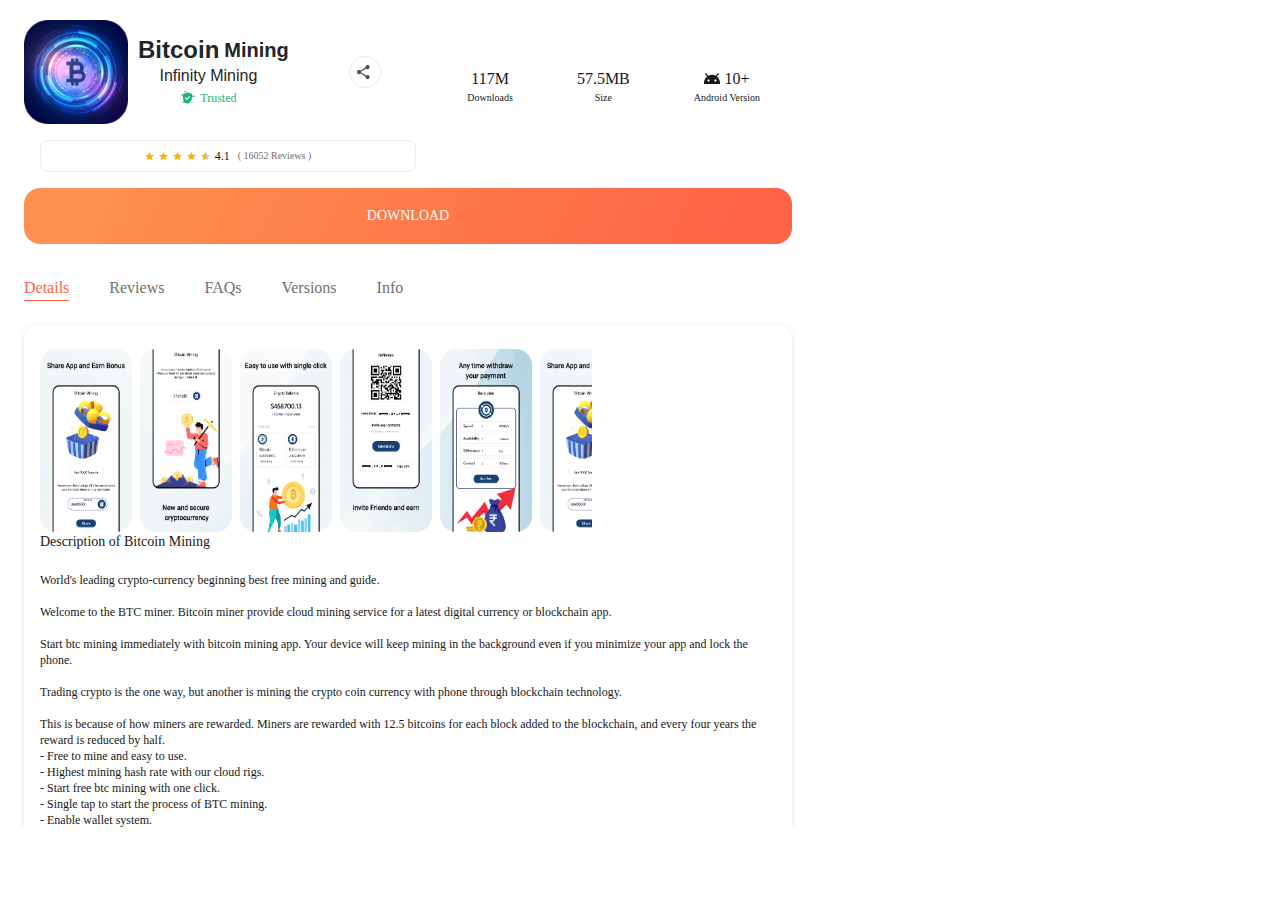
==== webpage.html @ 02aef3c1 "first commit" ====
<!DOCTYPE html>
<html lang="en">

<head>
    <link href="/static/favicon.ico" rel="icon" />
    <meta content="New" property="td-site" />
    <meta charset="utf-8" />
    <link href="//cdn6.aptoide.com" rel="preconnect" />
    <link href="//cdn6.aptoide.com" rel="dns-prefetch" />
    <link href="//www.google-analytics.com" rel="preconnect" />
    <link href="//www.google-analytics.com" rel="dns-prefetch" />
    <link href="//ssl.google-analytics.com" rel="preconnect" />
    <link href="//ssl.google-analytics.com" rel="dns-prefetch" />
    <link href="//pagead2.googlesyndication.com" rel="preconnect" />
    <link href="//pagead2.googlesyndication.com" rel="dns-prefetch" />
    <title>
        Instagram - APK Download for Android | Aptoide
    </title>
    <meta content="all" name="robots" />
    <meta
        content="Download Instagram 301.0.0.0.9 APK for Android right now. No extra costs. User ratings for Instagram: 4.14 ★"
        name="description" />
    <meta
        content="Download Instagram 301.0.0.0.9 APK for Android right now. No extra costs. User ratings for Instagram: 4.14 ★"
        property="og:description" />
    <meta content="Instagram download, Instagram application, Instagram app, Instagram apk, Instagram 301.0.0.0.9"
        name="keywords" />
    <meta content="width=device-width, initial-scale=1, maximum-scale=1, user-scalable=no" name="viewport" />
    <meta content="https://instagram.en.aptoide.com/app" property="og:url" />
    <meta content="Instagram - APK Download for Android" property="og:title" />
    <meta content="https://instagram.en.aptoide.com/app" name="twitter:site" />
    <meta content="summary_large_image" name="twitter:card" />
    <meta content="https://cdn6.aptoide.com/imgs/3/a/e/3aef259315e6bdcc3c538cccd2ccfc1d_fgraphic.jpg"
        name="twitter:image" />
    <meta content="https://cdn6.aptoide.com/imgs/3/a/e/3aef259315e6bdcc3c538cccd2ccfc1d_fgraphic.jpg"
        property="og:image" />
    <meta content="1200" property="og:image:width" />
    <meta content="630" property="og:image:height" />
    <link href="https://instagram.en.aptoide.com/app" rel="canonical" type="text/html" />
    <link href="https://instagram.en.aptoide.com/app" hreflang="en" rel="alternate" type="text/html" />
    <link href="https://instagram.pt.aptoide.com/app" hreflang="pt" rel="alternate" type="text/html" />
    <link href="https://instagram.br.aptoide.com/app" hreflang="pt-BR" rel="alternate" type="text/html" />
    <link href="https://instagram.fr.aptoide.com/app" hreflang="fr" rel="alternate" type="text/html" />
    <link href="https://instagram.es.aptoide.com/app" hreflang="es" rel="alternate" type="text/html" />
    <link href="https://instagram.mx.aptoide.com/app" hreflang="es-MX" rel="alternate" type="text/html" />
    <link href="https://instagram.de.aptoide.com/app" hreflang="de" rel="alternate" type="text/html" />
    <link href="https://instagram.it.aptoide.com/app" hreflang="it" rel="alternate" type="text/html" />
    <link href="https://instagram.ru.aptoide.com/app" hreflang="ru" rel="alternate" type="text/html" />
    <link href="https://instagram.sa.aptoide.com/app" hreflang="ar-SA" rel="alternate" type="text/html" />
    <link href="https://instagram.id.aptoide.com/app" hreflang="id" rel="alternate" type="text/html" />
    <link href="https://instagram.in.aptoide.com/app" hreflang="hi" rel="alternate" type="text/html" />
    <link href="https://instagram.bd.aptoide.com/app" hreflang="bn" rel="alternate" type="text/html" />
    <link href="https://instagram.mr.aptoide.com/app" hreflang="mr" rel="alternate" type="text/html" />
    <link href="https://instagram.pa.aptoide.com/app" hreflang="pa" rel="alternate" type="text/html" />
    <link href="https://instagram.my.aptoide.com/app" hreflang="ms" rel="alternate" type="text/html" />
    <link href="https://instagram.th.aptoide.com/app" hreflang="th" rel="alternate" type="text/html" />
    <link href="https://instagram.vn.aptoide.com/app" hreflang="vi" rel="alternate" type="text/html" />
    <link href="https://instagram.tr.aptoide.com/app" hreflang="tr" rel="alternate" type="text/html" />
    <link href="https://instagram.cn.aptoide.com/app" hreflang="zh-CN" rel="alternate" type="text/html" />
    <link href="https://instagram.ro.aptoide.com/app" hreflang="ro" rel="alternate" type="text/html" />
    <link href="https://instagram.mm.aptoide.com/app" hreflang="my" rel="alternate" type="text/html" />
    <link href="https://instagram.pl.aptoide.com/app" hreflang="pl" rel="alternate" type="text/html" />
    <link href="https://instagram.rs.aptoide.com/app" hreflang="sr" rel="alternate" type="text/html" />
    <link href="https://instagram.hu.aptoide.com/app" hreflang="hu" rel="alternate" type="text/html" />
    <link href="https://instagram.gr.aptoide.com/app" hreflang="el" rel="alternate" type="text/html" />
    <link href="https://instagram.bg.aptoide.com/app" hreflang="bg" rel="alternate" type="text/html" />
    <link href="https://instagram.nl.aptoide.com/app" hreflang="nl" rel="alternate" type="text/html" />
    <link href="https://instagram.ir.aptoide.com/app" hreflang="fa" rel="alternate" type="text/html" />
    <link href="https://instagram.jp.aptoide.com/app" hreflang="ja" rel="alternate" type="text/html" />
    <link href="https://instagram.ua.aptoide.com/app" hreflang="uk" rel="alternate" type="text/html" />
    <link href="https://instagram.kr.aptoide.com/app" hreflang="ko" rel="alternate" type="text/html" />
    <!-- Add Bootstrap CSS and JavaScript -->
    <link href="https://maxcdn.bootstrapcdn.com/bootstrap/4.5.2/css/bootstrap.min.css" rel="stylesheet">
    <script src="https://code.jquery.com/jquery-3.5.1.slim.min.js"></script>
    <script src="https://cdn.jsdelivr.net/npm/@popperjs/core@2.11.6/dist/umd/popper.min.js"></script>
    <script src="https://maxcdn.bootstrapcdn.com/bootstrap/4.5.2/js/bootstrap.min.js"></script>

    <script type="application/ld+json">
   {
        "@context": "http://schema.org",
        "@type": "Corporation",
        "name": "Aptoide",
        "url": "https://www.aptoide.com",
        "logo": "https://cdn6.aptoide.com/includes/themes/2014/images/header/logo.svg",
        "sameAs": [
            "https://www.facebook.com/aptoide/",
            "https://twitter.com/Aptoide",
            "https://plus.google.com/+aptoideofficial",
            "https://www.instagram.com/aptoideappstore/",
            "https://www.youtube.com/user/Aptoide",
            "https://en.wikipedia.org/wiki/Aptoide"
        ]
      }
  </script>
    <script type="application/ld+json">
   {
        "@context": "http://schema.org",
        "@type": "WebSite",
        "name": "Aptoide",
        "url": "https://www.aptoide.com",
        "potentialAction": {
            "@type": "SearchAction",
            "target": "https://pt.aptoide.com/search?query={search_term_string}",
            "query-input": "required name=search_term_string"
        }
      }
  </script>
    <script type="application/ld+json">
   {
        "@context": "http://schema.org",
        "@type": "BreadcrumbList",
        "itemListElement": [
          {
        "@type": "ListItem",
        "position": 0,
        "Item": {
          "@id": "https://en.aptoide.com/",
          "name": "Homepage"
        }
      },
      {
        "@type": "ListItem",
        "position": 1,
        "Item": {
          "@id": "https://en.aptoide.com/group/applications",
          "name": "Android Apps"
        }
      },
      {
        "@type": "ListItem",
        "position": 2,
        "Item": {
          "@id": "https://en.aptoide.com/group/applications/sub/social",
          "name": "Social"
        }
      },
      {
        "@type": "ListItem",
        "position": 3,
        "Item": {
          "@id": "https://instagram.en.aptoide.com/app",
          "name": "Instagram"
        }
      }
      
        ]
      }
  </script>
    <script id="ga-tags">
        (function (w, d, s, l, i) {
            w[l] = w[l] || []; w[l].push({
                'gtm.start':
                    new Date().getTime(), event: 'gtm.js'
            }); var f = d.getElementsByTagName(s)[0],
                j = d.createElement(s), dl = l != 'dataLayer' ? '&l=' + l : ''; j.async = true; j.src =
                    'https://www.googletagmanager.com/gtm.js?id=' + i + dl; f.parentNode.insertBefore(j, f);
        })(window, document, 'script', 'dataLayer', 'GTM-TZ8C2V3');
    </script>
    <link href="./logo.png" rel="dns-prefetch" />
    <link as="image" href="./s1.webp" rel="preload" />
    <link as="image" href="./s2.webp" rel="preload" />
    <link as="image" href="./s3.webp" rel="preload" />
    <link as="image" href="./s4.webp" rel="preload" />
    <link as="image" href="./s5.webp" rel="preload" />
    <link as="image" href="./s1.webp" rel="preload" />
    <meta content="69" name="next-head-count" />
    <noscript data-n-css="">
    </noscript>
    <script defer="" nomodule="" src="https://cdn-mobile.aptoide.com/_next/static/chunks/polyfills-c67a75d1b6f99dc8.js">
    </script>
    <script defer="" src="https://cdn-mobile.aptoide.com/_next/static/chunks/webpack-82f64508b8a98b39.js">
    </script>
    <script defer="" src="https://cdn-mobile.aptoide.com/_next/static/chunks/framework-ce84985cd166733a.js">
    </script>
    <script defer="" src="https://cdn-mobile.aptoide.com/_next/static/chunks/main-9f8d54ec2b3d945a.js">
    </script>
    <script defer="" src="https://cdn-mobile.aptoide.com/_next/static/chunks/pages/_app-f770e98b0755ae93.js">
    </script>
    <script defer="" src="https://cdn-mobile.aptoide.com/_next/static/chunks/8365-4cea1b284c0f6636.js">
    </script>
    <script defer="" src="https://cdn-mobile.aptoide.com/_next/static/chunks/7195-64e50676d479fddb.js">
    </script>
    <script defer="" src="https://cdn-mobile.aptoide.com/_next/static/chunks/pages/app-view-14749d9986161232.js">
    </script>
    <script defer="" src="https://cdn-mobile.aptoide.com/_next/static/fKPPBuRrFi9WAm5K0Ps9V/_buildManifest.js">
    </script>
    <script defer="" src="https://cdn-mobile.aptoide.com/_next/static/fKPPBuRrFi9WAm5K0Ps9V/_ssgManifest.js">
    </script>
    <link rel="stylesheet" href="style.css">
    <!-- <style data-styled="" data-styled-version="5.3.6">
   @font-face{font-family:'Roboto';font-display:swap;font-style:normal;font-weight:400;src:url(/static/font/Roboto-400/roboto-v27-vietnamese_latin-ext_latin_greek-ext_greek_cyrillic-ext_cyrillic-regular.eot);src:url(/static/font/Roboto-400/roboto-v27-vietnamese_latin-ext_latin_greek-ext_greek_cyrillic-ext_cyrillic-regular.eot?#iefix) format('embedded-opentype'),url(/static/font/Roboto-400/roboto-v27-vietnamese_latin-ext_latin_greek-ext_greek_cyrillic-ext_cyrillic-regular.woff2) format('woff2'),url(/static/font/Roboto-400/roboto-v27-vietnamese_latin-ext_latin_greek-ext_greek_cyrillic-ext_cyrillic-regular.woff) format('woff'),url(/static/font/Roboto-400/roboto-v27-vietnamese_latin-ext_latin_greek-ext_greek_cyrillic-ext_cyrillic-regular.ttf) format('truetype'),url(/static/font/Roboto-400/roboto-v27-vietnamese_latin-ext_latin_greek-ext_greek_cyrillic-ext_cyrillic-regular.svg#Roboto) format('svg');}/*!sc*/
@font-face{font-family:'Roboto';font-display:swap;font-style:normal;font-weight:500;src:url(/static/font/Roboto-500/roboto-v27-vietnamese_latin-ext_latin_greek-ext_greek_cyrillic-ext_cyrillic-500.eot);src:url(/static/font/Roboto-500/roboto-v27-vietnamese_latin-ext_latin_greek-ext_greek_cyrillic-ext_cyrillic-500.eot?#iefix) format('embedded-opentype'),url(/static/font/Roboto-500/roboto-v27-vietnamese_latin-ext_latin_greek-ext_greek_cyrillic-ext_cyrillic-500.woff2) format('woff2'),url(/static/font/Roboto-500/roboto-v27-vietnamese_latin-ext_latin_greek-ext_greek_cyrillic-ext_cyrillic-500.woff) format('woff'),url(/static/font/Roboto-500/roboto-v27-vietnamese_latin-ext_latin_greek-ext_greek_cyrillic-ext_cyrillic-500.ttf) format('truetype'),url(/static/font/Roboto-500/roboto-v27-vietnamese_latin-ext_latin_greek-ext_greek_cyrillic-ext_cyrillic-500.svg#Roboto) format('svg');}/*!sc*/
@font-face{font-family:'Roboto';font-display:swap;font-style:normal;font-weight:700;src:url(/static/font/Roboto-700/roboto-v27-vietnamese_latin-ext_latin_greek-ext_greek_cyrillic-ext_cyrillic-700.eot);src:url(/static/font/Roboto-700/roboto-v27-vietnamese_latin-ext_latin_greek-ext_greek_cyrillic-ext_cyrillic-700.eot?#iefix) format('embedded-opentype'),url(/static/font/Roboto-700/roboto-v27-vietnamese_latin-ext_latin_greek-ext_greek_cyrillic-ext_cyrillic-700.woff2) format('woff2'),url(/static/font/Roboto-700/roboto-v27-vietnamese_latin-ext_latin_greek-ext_greek_cyrillic-ext_cyrillic-700.woff) format('woff'),url(/static/font/Roboto-700/roboto-v27-vietnamese_latin-ext_latin_greek-ext_greek_cyrillic-ext_cyrillic-700.ttf) format('truetype'),url(/static/font/Roboto-700/roboto-v27-vietnamese_latin-ext_latin_greek-ext_greek_cyrillic-ext_cyrillic-700.svg#Roboto) format('svg');}/*!sc*/
@font-face{font-family:'Roboto';font-display:swap;font-style:normal;font-weight:900;src:url(/static/font/Roboto-900/roboto-v27-vietnamese_latin-ext_latin_greek-ext_greek_cyrillic-ext_cyrillic-900.eot);src:url(/static/font/Roboto-900/roboto-v27-vietnamese_latin-ext_latin_greek-ext_greek_cyrillic-ext_cyrillic-900.eot?#iefix) format('embedded-opentype'),url(/static/font/Roboto-900/roboto-v27-vietnamese_latin-ext_latin_greek-ext_greek_cyrillic-ext_cyrillic-900.woff2) format('woff2'),url(/static/font/Roboto-900/roboto-v27-vietnamese_latin-ext_latin_greek-ext_greek_cyrillic-ext_cyrillic-900.woff) format('woff'),url(/static/font/Roboto-900/roboto-v27-vietnamese_latin-ext_latin_greek-ext_greek_cyrillic-ext_cyrillic-900.ttf) format('truetype'),url(/static/font/Roboto-900/roboto-v27-vietnamese_latin-ext_latin_greek-ext_greek_cyrillic-ext_cyrillic-900.svg#Roboto) format('svg');}/*!sc*/
html,body,div,span,applet,object,iframe,h1,h2,h3,h4,h5,h6,p,blockquote,pre,a,abbr,acronym,address,big,cite,code,del,dfn,em,img,ins,kbd,q,s,samp,small,strike,strong,sub,sup,tt,var,b,u,i,center,dl,dt,dd,ol,ul,li,fieldset,form,label,legend,table,caption,tbody,tfoot,thead,tr,th,td,article,aside,canvas,details,embed,figure,figcaption,footer,header,hgroup,main,menu,nav,output,ruby,section,summary,time,mark,audio,video{margin:0;padding:0;border:0;font-size:100%;font:inherit;vertical-align:baseline;}/*!sc*/
article,aside,details,figcaption,figure,footer,header,hgroup,main,menu,nav,section{display:block;}/*!sc*/
*[hidden]{display:none;}/*!sc*/
body{line-height:1;}/*!sc*/
ol,ul{list-style:none;}/*!sc*/
blockquote,q{quotes:none;}/*!sc*/
blockquote:before,blockquote:after,q:before,q:after{content:'';content:none;}/*!sc*/
table{border-collapse:collapse;border-spacing:0;}/*!sc*/
html{box-sizing:border-box;}/*!sc*/
*,*::before,*::after{box-sizing:inherit;}/*!sc*/
body{font-family:'Roboto',sans-serif;height:auto;background-color:#fff;overflow-x:hidden;-webkit-tap-highlight-color:rgba(0,0,0,0) !important;-webkit-tap-highlight-color:transparent !important;}/*!sc*/
a{-webkit-text-decoration:none !important;text-decoration:none !important;color:inherit;}/*!sc*/
.no-scroll{overflow:hidden !important;}/*!sc*/
.infinite-scroll-component{overflow:hidden !important;position:relative;}/*!sc*/
.lazy-load-image-background.opacity{background-image:none !important;opacity:0;}/*!sc*/
.lazy-load-image-background.opacity.lazy-load-image-loaded{opacity:1;-webkit-transition:opacity .3s;transition:opacity .3s;}/*!sc*/
.homead{width:325px;height:100px;}/*!sc*/
@media(min-width:768px){.homead{width:728px;height:90px;}}/*!sc*/
@media(min-width:1024px){.homead{width:970px;height:90px;}}/*!sc*/
data-styled.g2[id="sc-global-gZClQs1"]{content:"sc-global-gZClQs1,"}/*!sc*/
.knbDqN{position:fixed;top:0;left:0;right:0;z-index:100;}/*!sc*/
data-styled.g3[id="navbar__NavbarOuterContainer-sc-1kipcts-0"]{content:"knbDqN,"}/*!sc*/
.jxbckj{background:white;width:100vw;height:72px;z-index:100;}/*!sc*/
@media (max-width:63.99875em){.jxbckj{height:56px;}}/*!sc*/
data-styled.g4[id="navbar__NavbarContainer-sc-1kipcts-1"]{content:"jxbckj,"}/*!sc*/
.lkKTXg:before{background-color:#fe6446;border-radius:24px;position:absolute;display:block;top:0;left:0;width:3rem;height:1.5rem;border:.1rem solid transparent;border-radius:4px;background:#b5b5b5;content:'';}/*!sc*/
data-styled.g6[id="switch__Label-sc-1o5a9tb-0"]{content:"lkKTXg,"}/*!sc*/
.ktKeUz{outline:0;-webkit-user-select:none;-moz-user-select:none;-ms-user-select:none;user-select:none;display:inline-block;position:absolute;opacity:0;}/*!sc*/
.ktKeUz + .switch__Label-sc-1o5a9tb-0{position:relative;display:initial;font-size:1rem;line-height:initial;padding-left:2.5rem;padding-top:.2rem;cursor:pointer;}/*!sc*/
.ktKeUz + .switch__Label-sc-1o5a9tb-0::before{position:absolute;display:block;top:6.5px;left:0;width:40px;height:0.875rem;border:.1rem solid transparent;border-radius:4px;opacity:0.4;background:#b5b5b5;content:'';border-radius:24px;}/*!sc*/
.ktKeUz + .switch__Label-sc-1o5a9tb-0::after{display:block;position:absolute;top:.25rem;left:0rem;width:1.25rem;height:1.25rem;-webkit-transform:translate3d(0,0,0);-webkit-transform:translate3d(0,0,0);-ms-transform:translate3d(0,0,0);transform:translate3d(0,0,0);border-radius:4px;background:#6F6F6F;-webkit-transition:all .25s ease-out;transition:all .25s ease-out;content:'';border-radius:50%;}/*!sc*/
.ktKeUz:checked + .switch__Label-sc-1o5a9tb-0::before{background-color:#fe9150;opacity:1;}/*!sc*/
.ktKeUz:checked + .switch__Label-sc-1o5a9tb-0::after{left:1.5rem;background-color:#fe6446;}/*!sc*/
data-styled.g7[id="switch__Input-sc-1o5a9tb-1"]{content:"ktKeUz,"}/*!sc*/
.cGfUZU{width:auto;padding:8px 5px;background-color:white;border:solid 1px #fe6446;border-radius:16px;color:#fe6446;margin:5px;text-align:center;cursor:pointer;-webkit-text-decoration:none;text-decoration:none;*/ border-radius:8px;padding:2px 2px;margin:2px;}/*!sc*/
.cGfUZU:nth-child(1){margin-left:0;}/*!sc*/
@media (max-width:63.99875em){.cGfUZU:nth-child(1){margin-left:1rem;}}/*!sc*/
.cGfUZU:hover{-webkit-text-decoration:none;text-decoration:none;}/*!sc*/
@media (min-width:0em){.cGfUZU{padding:4px 4px;margin:0.5rem 0.75rem;margin-top:0;}}/*!sc*/
data-styled.g8[id="bubble__BubbleButton-sc-y8bier-0"]{content:"cGfUZU,"}/*!sc*/
.bRcpYl{width:100%;padding:0 15px;font-size:8px;height:7px;padding:0px 5px;-webkit-align-self:center;-ms-flex-item-align:center;align-self:center;text-overflow:ellipsis;white-space:nowrap;}/*!sc*/
@media (min-width:0em){.bRcpYl{font-size:12px;padding:0px 10px;}}/*!sc*/
data-styled.g9[id="bubble__BubbleSpan-sc-y8bier-1"]{content:"bRcpYl,"}/*!sc*/
.QMuUS{display:-webkit-box;display:-webkit-flex;display:-ms-flexbox;display:flex;-webkit-align-items:center;-webkit-box-align:center;-ms-flex-align:center;align-items:center;padding:0.5rem 0;width:100%;}/*!sc*/
@media (max-width:63.99875em){.QMuUS{padding-top:8px;padding-right:0;padding-left:16px;}}/*!sc*/
data-styled.g10[id="bundle-header__BundleHeaderContainer-sc-5qh14w-0"]{content:"QMuUS,"}/*!sc*/
.bJqVYZ{text-align:left;display:-webkit-box;display:-webkit-flex;display:-ms-flexbox;display:flex;-webkit-align-items:center;-webkit-box-align:center;-ms-flex-align:center;align-items:center;font-family:Roboto;font-style:normal;font-weight:500;font-size:14px;line-height:20px;color:#171717;}/*!sc*/
data-styled.g11[id="bundle-header__TitleContainer-sc-5qh14w-1"]{content:"bJqVYZ,"}/*!sc*/
.ITKNF{text-align:right;cursor:pointer;display:-webkit-box;display:-webkit-flex;display:-ms-flexbox;display:flex;-webkit-box-pack:end;-webkit-justify-content:flex-end;-ms-flex-pack:end;justify-content:flex-end;margin-left:auto;}/*!sc*/
data-styled.g12[id="bundle-header__ButtonContainer-sc-5qh14w-2"]{content:"ITKNF,"}/*!sc*/
.fJuMts{display:-webkit-inline-box;display:-webkit-inline-flex;display:-ms-inline-flexbox;display:inline-flex;overflow-y:hidden;overflow-x:scroll;position:relative;width:-webkit-fit-content;width:-moz-fit-content;width:fit-content;height:-webkit-fit-content;height:-moz-fit-content;height:fit-content;-ms-overflow-style:none;-webkit-scrollbar-width:none;-moz-scrollbar-width:none;-ms-scrollbar-width:none;scrollbar-width:none;max-width:100%;-webkit-scroll-behavior:smooth;-moz-scroll-behavior:smooth;-ms-scroll-behavior:smooth;scroll-behavior:smooth;}/*!sc*/
@media (max-width:63.99875em){}/*!sc*/
.fJuMts::-webkit-scrollbar{display:none;}/*!sc*/
@media (max-width:75.99875em){.fJuMts{-webkit-overflow-scrolling:touch;}}/*!sc*/
@media (min-width:76em){.fJuMts{-webkit-box-pack:start;-webkit-justify-content:flex-start;-ms-flex-pack:start;justify-content:flex-start;}}/*!sc*/
data-styled.g37[id="bundle-list__BundleListContainer-sc-jl0vcp-0"]{content:"fJuMts,"}/*!sc*/
.Iyiuk{display:none;width:40px;height:40px;border-radius:50%;background-color:rgba(0,0,0,0.3);position:absolute;right:16px;z-index:10000;top:50%;cursor:pointer;-webkit-transform:translate(0,-50%);-ms-transform:translate(0,-50%);transform:translate(0,-50%);top:40%;}/*!sc*/
@media (max-width:63.99875em){.Iyiuk{display:none;}}/*!sc*/
.Iyiuk:hover{background-color:rgba(0,0,0,0.6);}/*!sc*/
.jtMHdo{display:none;width:40px;height:40px;border-radius:50%;background-color:rgba(0,0,0,0.3);position:absolute;left:16px;z-index:10000;top:50%;cursor:pointer;-webkit-transform:translate(0,-50%);-ms-transform:translate(0,-50%);transform:translate(0,-50%);top:40%;}/*!sc*/
@media (max-width:63.99875em){.jtMHdo{display:none;}}/*!sc*/
.jtMHdo:hover{background-color:rgba(0,0,0,0.6);}/*!sc*/
data-styled.g39[id="arrow-button__ArrowContainer-sc-otvj65-0"]{content:"Iyiuk,jtMHdo,"}/*!sc*/
.bEGxGx{max-width:100%;width:-webkit-fit-content;width:-moz-fit-content;width:fit-content;position:relative;}/*!sc*/
data-styled.g40[id="generic-bundle__BundleSection-sc-z3rv6q-0"]{content:"bEGxGx,"}/*!sc*/
.dudQiM{padding-top:3rem 0rem;display:-webkit-box;display:-webkit-flex;display:-ms-flexbox;display:flex;-webkit-flex-direction:column;-ms-flex-direction:column;flex-direction:column;width:100%;margin-top:1rem;padding-left:0.5rem;padding-right:0.5rem;}/*!sc*/
@media (max-width:63.99875em){.dudQiM{padding-left:0;padding-right:0;}}/*!sc*/
data-styled.g41[id="side-feature__FeatureContainer-sc-zdzgtp-0"]{content:"dudQiM,"}/*!sc*/
.gUTRgT{display:-webkit-inline-box;display:-webkit-inline-flex;display:-ms-inline-flexbox;display:inline-flex;-webkit-box-pack:start;-webkit-justify-content:flex-start;-ms-flex-pack:start;justify-content:flex-start;padding:0.5rem 0.5rem;padding-left:0;max-width:100%;}/*!sc*/
.gUTRgT:nth-child(1){padding-top:0;}/*!sc*/
@media (max-width:63.99875em){.gUTRgT:nth-child(1){padding-top:0.5rem;}}/*!sc*/
@media (max-width:63.99875em){.gUTRgT{padding-bottom:0;margin-left:1rem;}}/*!sc*/
data-styled.g42[id="side-feature__FeatureHeader-sc-zdzgtp-1"]{content:"gUTRgT,"}/*!sc*/
.dhJHvL{width:24px;height:24px;}/*!sc*/
data-styled.g43[id="side-feature__FeatureIcon-sc-zdzgtp-2"]{content:"dhJHvL,"}/*!sc*/
.gfrTFV{display:-webkit-box;display:-webkit-flex;display:-ms-flexbox;display:flex;-webkit-box-pack:justify;-webkit-justify-content:space-between;-ms-flex-pack:justify;justify-content:space-between;-webkit-align-items:center;-webkit-box-align:center;-ms-flex-align:center;align-items:center;width:100%;padding:0 0.5rem;}/*!sc*/
data-styled.g44[id="side-feature__Header-sc-zdzgtp-3"]{content:"gfrTFV,"}/*!sc*/
.cwuVJB{font-family:Roboto;font-style:normal;font-weight:500;font-size:14px;line-height:20px;color:#171717;}/*!sc*/
data-styled.g45[id="side-feature__FeatureTitle-sc-zdzgtp-4"]{content:"cwuVJB,"}/*!sc*/
.uYPDO{display:-webkit-box;display:-webkit-flex;display:-ms-flexbox;display:flex;-webkit-box-pack:space-around;-webkit-justify-content:space-around;-ms-flex-pack:space-around;justify-content:space-around;-webkit-align-items:center;-webkit-box-align:center;-ms-flex-align:center;align-items:center;margin-left:auto;}/*!sc*/
data-styled.g46[id="side-feature__MoreButton-sc-zdzgtp-5"]{content:"uYPDO,"}/*!sc*/
.cTrdJG{font-family:Roboto;font-style:normal;font-weight:500;font-size:11px;line-height:14px;text-transform:uppercase;color:#fe6446;}/*!sc*/
data-styled.g48[id="side-feature__ButtonLabel-sc-zdzgtp-7"]{content:"cTrdJG,"}/*!sc*/
.gwzbVT{display:-webkit-inline-box;display:-webkit-inline-flex;display:-ms-inline-flexbox;display:inline-flex;-webkit-align-content:center;-ms-flex-line-pack:center;align-content:center;-webkit-align-items:center;-webkit-box-align:center;-ms-flex-align:center;align-items:center;-webkit-box-pack:start;-webkit-justify-content:flex-start;-ms-flex-pack:start;justify-content:flex-start;min-width:5rem;width:99.8%;height:-webkit-fit-content;height:-moz-fit-content;height:fit-content;overflow-y:hidden;overflow-x:auto;-webkit-overflow-scrolling:touch;margin:8px 0;-ms-overflow-style:none;-webkit-scrollbar-width:none;-moz-scrollbar-width:none;-ms-scrollbar-width:none;scrollbar-width:none;}/*!sc*/
.gwzbVT::-webkit-scrollbar{display:none;}/*!sc*/
data-styled.g49[id="side-feature__ButtonContainer-sc-zdzgtp-8"]{content:"gwzbVT,"}/*!sc*/
.hNbaRl{margin:0.5rem 0;}/*!sc*/
data-styled.g51[id="side-feature__Selector-sc-zdzgtp-10"]{content:"hNbaRl,"}/*!sc*/
.ewPDgp{font-family:Roboto;font-style:normal;font-weight:normal;font-size:14px;line-height:20px;color:#4c4c4c;}/*!sc*/
@media (max-width:63.99875em){.ewPDgp{margin-left:1rem;}}/*!sc*/
data-styled.g52[id="side-feature__SelectorName-sc-zdzgtp-11"]{content:"ewPDgp,"}/*!sc*/
.fJbKRB{font-family:Roboto;font-style:normal;font-weight:normal;font-size:14px;line-height:20px;color:#4c4c4c;}/*!sc*/
@media (max-width:63.99875em){.fJbKRB{margin-left:1rem;}}/*!sc*/
data-styled.g53[id="side-feature__SelectorSubtitle-sc-zdzgtp-12"]{content:"fJbKRB,"}/*!sc*/
.jVmgaP{display:-webkit-box;display:-webkit-flex;display:-ms-flexbox;display:flex;width:100%;-webkit-align-items:center;-webkit-box-align:center;-ms-flex-align:center;align-items:center;max-width:100%;}/*!sc*/
@media (max-width:63.99875em){.jVmgaP{padding-right:1rem;}}/*!sc*/
data-styled.g56[id="side-feature__PopularRow-sc-zdzgtp-15"]{content:"jVmgaP,"}/*!sc*/
.WoOyH{display:-webkit-box;display:-webkit-flex;display:-ms-flexbox;display:flex;-webkit-box-pack:center;-webkit-justify-content:center;-ms-flex-pack:center;justify-content:center;-webkit-align-items:center;-webkit-box-align:center;-ms-flex-align:center;align-items:center;width:224px;height:56px;border-radius:16px;cursor:pointer;font-family:Roboto;font-style:normal;font-weight:500;text-transform:uppercase;font-size:11px;line-height:14px;-webkit-transition:0.25s ease box-shadow;transition:0.25s ease box-shadow;color:white;background:linear-gradient(116.63deg,#fe9150 8.97%,#fe6446 92.93%);width:100%;font-size:14px;}/*!sc*/
@media (max-width:63.99875em){.WoOyH{width:104px;height:40px;}}/*!sc*/
@media (max-width:63.99875em){.WoOyH{width:calc(100% + 2px) !important;height:56px !important;margin-left:-1px;margin-top:-1px;}}/*!sc*/
.WoOyH:hover{box-shadow:0px 0px 19px #FE9150;}/*!sc*/
@media (max-width:63.99875em){.WoOyH{width:104px;height:40px;-webkit-flex-shrink:0;-ms-flex-negative:0;flex-shrink:0;}}/*!sc*/
data-styled.g82[id="gradient-button__AppStoreDownload-sc-gcc0dg-1"]{content:"WoOyH,"}/*!sc*/
.bRytoF{display:-webkit-box;display:-webkit-flex;display:-ms-flexbox;display:flex;-webkit-box-pack:center;-webkit-justify-content:center;-ms-flex-pack:center;justify-content:center;-webkit-align-items:center;-webkit-box-align:center;-ms-flex-align:center;align-items:center;width:152px;height:40px;border:1px solid #fe6446;box-sizing:border-box;border-radius:16px;font-family:Roboto;font-style:normal;font-weight:500;font-size:11px;line-height:14px;text-transform:uppercase;color:#fe6446;cursor:pointer;}/*!sc*/
.bRytoF:hover{border:2px solid #fe6446;box-sizing:border-box;-webkit-filter:drop-shadow(0px 0px 19px rgba(0,0,0,0.2));filter:drop-shadow(0px 0px 19px rgba(0,0,0,0.2));border-radius:16px;}/*!sc*/
@media (max-width:63.99875em){.bRytoF{width:167px;height:40px;}}/*!sc*/
data-styled.g83[id="gradient-button__OutlinedAppStore-sc-gcc0dg-2"]{content:"bRytoF,"}/*!sc*/
.dqSftu{display:-webkit-box;display:-webkit-flex;display:-ms-flexbox;display:flex;-webkit-align-items:center;-webkit-box-align:center;-ms-flex-align:center;align-items:center;width:344px;height:80px;padding:24px;background-color:white;border-radius:24px;cursor:pointer;margin-right:1rem;box-shadow:none;border-radius:0;padding:0;width:100%;margin-right:0;height:-webkit-fit-content;height:-moz-fit-content;height:fit-content;padding:1.5rem 1rem;}/*!sc*/
.dqSftu:hover{background:#ececec;}/*!sc*/
@media (max-width:63.99875em){.dqSftu{margin-left:1rem;margin-bottom:1rem;width:304px;margin-left:1rem;margin-right:1rem;margin-bottom:0;padding:1.5rem 0;width:100%;}}/*!sc*/
data-styled.g115[id="promotional__PromotionalContainer-sc-3xabjr-0"]{content:"dqSftu,"}/*!sc*/
.dEwkRn{display:-webkit-box;display:-webkit-flex;display:-ms-flexbox;display:flex;-webkit-flex-direction:column;-ms-flex-direction:column;flex-direction:column;height:37px;-webkit-box-pack:justify;-webkit-justify-content:space-between;-ms-flex-pack:justify;justify-content:space-between;padding-left:8px;}/*!sc*/
data-styled.g116[id="promotional__PromotionalDetails-sc-3xabjr-1"]{content:"dEwkRn,"}/*!sc*/
.bVgjLq{font-family:Roboto;font-style:normal;color:#171717;white-space:nowrap;text-overflow:ellipsis;overflow:hidden;font-weight:500;font-size:16px;line-height:24px;}/*!sc*/
@media (max-width:63.99875em){.bVgjLq{max-width:170px;}}/*!sc*/
.iKzmvd{font-family:Roboto;font-style:normal;color:#171717;white-space:nowrap;text-overflow:ellipsis;overflow:hidden;font-weight:normal;font-size:12px;line-height:16px;}/*!sc*/
@media (max-width:63.99875em){.iKzmvd{max-width:170px;}}/*!sc*/
data-styled.g117[id="promotional__PromotionalSpan-sc-3xabjr-2"]{content:"bVgjLq,iKzmvd,"}/*!sc*/
.havVgO{margin-left:auto;}/*!sc*/
@media (max-width:63.99875em){.havVgO{margin-right:1rem;}}/*!sc*/
data-styled.g119[id="promotional__PromotionalArrow-sc-3xabjr-4"]{content:"havVgO,"}/*!sc*/
.gNIUCY{display:-webkit-box;display:-webkit-flex;display:-ms-flexbox;display:flex;-webkit-box-pack:start;-webkit-justify-content:flex-start;-ms-flex-pack:start;justify-content:flex-start;width:100%;}/*!sc*/
data-styled.g120[id="promotional__PromotionalRow-sc-3xabjr-5"]{content:"gNIUCY,"}/*!sc*/
.dQwyez{display:-webkit-box;display:-webkit-flex;display:-ms-flexbox;display:flex;-webkit-flex-direction:column;-ms-flex-direction:column;flex-direction:column;-webkit-align-items:flex-start;-webkit-box-align:flex-start;-ms-flex-align:flex-start;align-items:flex-start;width:100%;max-width:768px;padding:0 1rem;}/*!sc*/
@media (max-width:63.99875em){.dQwyez{overflow-y:scroll;padding:0;}}/*!sc*/
data-styled.g153[id="more__MoreContainer-sc-pi4bhy-0"]{content:"dQwyez,"}/*!sc*/
.kvmzbl{width:0%;-webkit-transform:translateY(-180%);-ms-transform:translateY(-180%);transform:translateY(-180%);overflow-y:scroll;position:relative;background-color:white;z-index:500;top:72px;max-width:calc(100vw - 190px);max-height:calc(100vh - 72px);-ms-overflow-style:none;-webkit-scrollbar-width:none;-moz-scrollbar-width:none;-ms-scrollbar-width:none;scrollbar-width:none;border-radius:1.5rem;height:-webkit-fit-content;height:-moz-fit-content;height:fit-content;}/*!sc*/
.kvmzbl::-webkit-scrollbar{display:none;}/*!sc*/
@media (max-width:63.99875em){.kvmzbl{position:fixed;top:0;left:0;width:0%;max-width:100%;padding-left:0;height:calc(100vh - 56px);max-height:calc(100vh - 56px);border-radius:0;}}/*!sc*/
data-styled.g154[id="more__MoreFullpageContainer-sc-pi4bhy-1"]{content:"kvmzbl,"}/*!sc*/
.eulufn{width:100%;}/*!sc*/
data-styled.g155[id="more__MoreItems-sc-pi4bhy-2"]{content:"eulufn,"}/*!sc*/
.erawqf{width:100%;-webkit-align-self:center;-ms-flex-item-align:center;align-self:center;border-top:1px solid #e9e9e9;}/*!sc*/
@media (max-width:63.99875em){.erawqf{margin:0 1rem;width:inherit;}}/*!sc*/
data-styled.g156[id="more__Separator-sc-pi4bhy-3"]{content:"erawqf,"}/*!sc*/
.kGUtDk{width:100%;padding:1.5rem 1rem;display:-webkit-box;display:-webkit-flex;display:-ms-flexbox;display:flex;-webkit-box-pack:justify;-webkit-justify-content:space-between;-ms-flex-pack:justify;justify-content:space-between;-webkit-align-items:center;-webkit-box-align:center;-ms-flex-align:center;align-items:center;color:#9e9e9e;cursor:pointer;}/*!sc*/
.kGUtDk:hover{background:#ececec;}/*!sc*/
@media (max-width:63.99875em){.kGUtDk{margin:0 1rem;padding-left:0;padding-right:0;width:inherit;}}/*!sc*/
data-styled.g157[id="more__SidenavOption-sc-pi4bhy-4"]{content:"kGUtDk,"}/*!sc*/
.huAuZR{margin-right:0rem;}/*!sc*/
@media (max-width:63.99875em){.huAuZR{margin-right:0.5rem;}}/*!sc*/
data-styled.g162[id="more__SwitchContainer-sc-pi4bhy-9"]{content:"huAuZR,"}/*!sc*/
.dkMUwt{font-family:Roboto;font-style:normal;font-weight:normal;font-size:14px;line-height:20px;color:#4c4c4c;}/*!sc*/
@media (max-width:63.99875em){.dkMUwt{margin-left:0.5rem;}}/*!sc*/
data-styled.g163[id="more__SidenavOptionTitle-sc-pi4bhy-10"]{content:"dkMUwt,"}/*!sc*/
.VtLie{width:100%;padding:1.5rem;display:-webkit-box;display:-webkit-flex;display:-ms-flexbox;display:flex;-webkit-align-items:center;-webkit-box-align:center;-ms-flex-align:center;align-items:center;border-bottom:0.5px solid #b3b3b3;}/*!sc*/
@media (max-width:63.99875em){.VtLie{width:100%;margin-left:0;}}/*!sc*/
data-styled.g165[id="more__CloseRow-sc-pi4bhy-12"]{content:"VtLie,"}/*!sc*/
.hfBSra{cursor:pointer;margin-left:auto;width:1rem;height:1rem;}/*!sc*/
@media (max-width:63.99875em){.hfBSra{margin-left:0;}}/*!sc*/
data-styled.g166[id="more__CloseIcon-sc-pi4bhy-13"]{content:"hfBSra,"}/*!sc*/
.eGzEcC{width:25px;height:25px;}/*!sc*/
@media (max-width:63.99875em){.eGzEcC{margin-right:1rem;}}/*!sc*/
data-styled.g167[id="more__Arrow-sc-pi4bhy-14"]{content:"eGzEcC,"}/*!sc*/
.bOzCRO{position:relative;}/*!sc*/
data-styled.g168[id="sidenav__Sidenav-sc-m7vozi-0"]{content:"bOzCRO,"}/*!sc*/
.kxdhKj{-webkit-flex:0.1;-ms-flex:0.1;flex:0.1;display:-webkit-box;display:-webkit-flex;display:-ms-flexbox;display:flex;-webkit-flex-direction:column;-ms-flex-direction:column;flex-direction:column;position:fixed;margin-top:0.85rem;}/*!sc*/
@media (max-width:63.99875em){.kxdhKj{position:fixed;width:100%;bottom:0;-webkit-flex:0;-ms-flex:0;flex:0;-webkit-flex-direction:row;-ms-flex-direction:row;flex-direction:row;z-index:100;background-color:white;-webkit-box-pack:justify;-webkit-justify-content:space-between;-ms-flex-pack:justify;justify-content:space-between;padding:0 20px;box-shadow:0px 0px 19px rgba(0,0,0,0.2);margin-top:0;z-index:502;padding-right:0;}}/*!sc*/
data-styled.g176[id="sidenav__SidenavContainer-sc-m7vozi-8"]{content:"kxdhKj,"}/*!sc*/
.hFKFmE{display:-webkit-box;display:-webkit-flex;display:-ms-flexbox;display:flex;-webkit-align-items:center;-webkit-box-align:center;-ms-flex-align:center;align-items:center;border-radius:0px 24px 24px 0px;padding:20px 43px;cursor:pointer;width:100%;}/*!sc*/
@media (max-width:63.99875em){.hFKFmE{-webkit-flex-direction:column;-ms-flex-direction:column;flex-direction:column;width:-webkit-fit-content;width:-moz-fit-content;width:fit-content;background-color:white;padding:8px 10px;}}/*!sc*/
.hQKLWh{display:-webkit-box;display:-webkit-flex;display:-ms-flexbox;display:flex;-webkit-align-items:center;-webkit-box-align:center;-ms-flex-align:center;align-items:center;border-radius:0px 24px 24px 0px;padding:20px 43px;cursor:pointer;width:100%;padding-right:63px;}/*!sc*/
@media (max-width:63.99875em){.hQKLWh{-webkit-flex-direction:column;-ms-flex-direction:column;flex-direction:column;width:-webkit-fit-content;width:-moz-fit-content;width:fit-content;background-color:white;padding:8px 10px;box-shadow:0px 0px 19px rgb(0 0 0 / 20%);border-radius:24px 0px 0px 0px;padding-right:15px;padding-left:15px;}}/*!sc*/
data-styled.g177[id="sidenav__NavbarItem-sc-m7vozi-9"]{content:"hFKFmE,hQKLWh,"}/*!sc*/
.OaVIX{display:-webkit-box;display:-webkit-flex;display:-ms-flexbox;display:flex;-webkit-align-items:center;-webkit-box-align:center;-ms-flex-align:center;align-items:center;-webkit-box-pack:center;-webkit-justify-content:center;-ms-flex-pack:center;justify-content:center;width:26px;height:19px;}/*!sc*/
data-styled.g181[id="sidenav__NavbarIconContainer-sc-m7vozi-13"]{content:"OaVIX,"}/*!sc*/
.fVkOhB{color:#6F6F6F;font-family:Roboto;font-style:normal;font-weight:normal;font-size:16px;line-height:24px;padding-left:20px;white-space:nowrap;overflow:hidden;text-overflow:ellipsis;max-width:98px;}/*!sc*/
@media (max-width:63.99875em){.fVkOhB{max-width:0;padding-left:0;padding-top:5px;font-size:12px;line-height:16px;color:#6F6F6F;}}/*!sc*/
.fqbSjd{color:#6F6F6F;font-family:Roboto;font-style:normal;font-weight:normal;font-size:16px;line-height:24px;padding-left:20px;white-space:nowrap;overflow:hidden;text-overflow:ellipsis;max-width:98px;}/*!sc*/
@media (max-width:63.99875em){.fqbSjd{padding-left:0;padding-top:5px;font-size:12px;line-height:16px;color:#6F6F6F;}}/*!sc*/
data-styled.g182[id="sidenav__NavbarItemSpan-sc-m7vozi-14"]{content:"fVkOhB,fqbSjd,"}/*!sc*/
@media (max-width:63.99875em){}/*!sc*/
data-styled.g184[id="sidenav__NavbarItemContainer-sc-m7vozi-16"]{content:"EFOJG,"}/*!sc*/
.icQXCk{position:fixed;margin-top:16.85rem;}/*!sc*/
data-styled.g185[id="sidenav__MoreItemContainer-sc-m7vozi-17"]{content:"icQXCk,"}/*!sc*/
.dfsNHe{margin-top:40px;display:-webkit-box;display:-webkit-flex;display:-ms-flexbox;display:flex;-webkit-align-items:center;-webkit-box-align:center;-ms-flex-align:center;align-items:center;}/*!sc*/
data-styled.g195[id="social__SocialRow-sc-14b3mpf-0"]{content:"dfsNHe,"}/*!sc*/
.kQDbkh{height:32px;width:32px;border-radius:50%;border:1px solid #6f6f6f;display:-webkit-box;display:-webkit-flex;display:-ms-flexbox;display:flex;-webkit-align-items:center;-webkit-box-align:center;-ms-flex-align:center;align-items:center;-webkit-box-pack:center;-webkit-justify-content:center;-ms-flex-pack:center;justify-content:center;}/*!sc*/
data-styled.g196[id="social__SocialItemContainer-sc-14b3mpf-1"]{content:"kQDbkh,"}/*!sc*/
.gemwWq:not(:last-child) div{margin-right:1rem;}/*!sc*/
data-styled.g198[id="social__SocialAnchor-sc-14b3mpf-3"]{content:"gemwWq,"}/*!sc*/
.bXgLOV{width:768px;display:-webkit-box;display:-webkit-flex;display:-ms-flexbox;display:flex;-webkit-flex-direction:column;-ms-flex-direction:column;flex-direction:column;margin-top:5rem;position:relative;padding-bottom:1.5rem;}/*!sc*/
@media (max-width:63.99875em){.bXgLOV{width:100%;padding-bottom:80px;padding-right:1rem;padding-left:1rem;}}/*!sc*/
data-styled.g199[id="footer__FooterContainer-sc-4xxagz-0"]{content:"bXgLOV,"}/*!sc*/
.cniBFR{width:91px;height:24px;margin-bottom:0.5rem;}/*!sc*/
data-styled.g201[id="footer__Logo-sc-4xxagz-2"]{content:"cniBFR,"}/*!sc*/
.iODypq{display:-webkit-box;display:-webkit-flex;display:-ms-flexbox;display:flex;-webkit-flex-direction:column;-ms-flex-direction:column;flex-direction:column;margin-left:108px;height:290px;}/*!sc*/
.iODypq:first-child{margin-left:0;}/*!sc*/
@media (max-width:63.99875em){.iODypq{margin-left:1rem;height:auto;}.iODypq:nth-child(2){margin-left:auto;}}/*!sc*/
.fJxYQR{display:-webkit-box;display:-webkit-flex;display:-ms-flexbox;display:flex;-webkit-flex-direction:column;-ms-flex-direction:column;flex-direction:column;margin-left:116px;height:290px;}/*!sc*/
.fJxYQR:first-child{margin-left:0;}/*!sc*/
@media (max-width:63.99875em){.fJxYQR{margin-left:1rem;height:auto;}.fJxYQR:nth-child(2){margin-left:auto;}}/*!sc*/
data-styled.g202[id="footer__Col-sc-4xxagz-3"]{content:"iODypq,fJxYQR,"}/*!sc*/
.bRIHKZ{display:-webkit-box;display:-webkit-flex;display:-ms-flexbox;display:flex;width:100%;}/*!sc*/
@media (max-width:63.99875em){.bRIHKZ{margin-bottom:2rem;}.bRIHKZ:nth-child(3){margin-bottom:0;}}/*!sc*/
data-styled.g203[id="footer__Row-sc-4xxagz-4"]{content:"bRIHKZ,"}/*!sc*/
.dLKhRK{width:100%;text-align:left;text-justify:inter-word;font-family:"Roboto";font-style:normal;font-weight:400;font-size:14px;line-height:20px;color:#171717;}/*!sc*/
@media (max-width:63.99875em){.dLKhRK{width:100%;}}/*!sc*/
data-styled.g204[id="footer__Text-sc-4xxagz-5"]{content:"dLKhRK,"}/*!sc*/
.kjblBN{font-family:"Roboto";font-style:normal;font-weight:500;font-size:16px;line-height:24px;color:#171717;margin-bottom:1rem;white-space:nowrap;}/*!sc*/
data-styled.g205[id="footer__Title-sc-4xxagz-6"]{content:"kjblBN,"}/*!sc*/
.lhRzZO{font-family:"Roboto";font-style:normal;font-weight:400;font-size:14px;line-height:20px;color:#4c4c4c;margin-bottom:1rem;white-space:nowrap;}/*!sc*/
data-styled.g206[id="footer__FooterItem-sc-4xxagz-7"]{content:"lhRzZO,"}/*!sc*/
.gXyurj{font-weight:600;white-space:pre;}/*!sc*/
data-styled.g207[id="footer__Weighted-sc-4xxagz-8"]{content:"gXyurj,"}/*!sc*/
.bRtNqG{font-family:"Roboto";font-style:normal;font-weight:400;font-size:10px;line-height:14px;color:#b3b3b3;margin-top:auto;}/*!sc*/
data-styled.g208[id="footer__Copyright-sc-4xxagz-9"]{content:"bRtNqG,"}/*!sc*/
.hSkkhk{font-family:"Roboto";font-style:normal;font-weight:400;font-size:10px;line-height:14px;color:#4c4c4c;margin-right:1.5rem;}/*!sc*/
@media (max-width:63.99875em){.hSkkhk{margin-bottom:1rem;}}/*!sc*/
data-styled.g209[id="footer__BottomItem-sc-4xxagz-10"]{content:"hSkkhk,"}/*!sc*/
.hQOgoW{display:-webkit-box;display:-webkit-flex;display:-ms-flexbox;display:flex;-webkit-align-items:center;-webkit-box-align:center;-ms-flex-align:center;align-items:center;margin-left:205px;}/*!sc*/
@media (max-width:63.99875em){.hQOgoW{margin-left:0;}}/*!sc*/
data-styled.g210[id="footer__BottomRow-sc-4xxagz-11"]{content:"hQOgoW,"}/*!sc*/
.gAvPfm{overflow-x:hidden;-webkit-flex:0.9;-ms-flex:0.9;flex:0.9;display:-webkit-box;display:-webkit-flex;display:-ms-flexbox;display:flex;-webkit-flex-direction:column;-ms-flex-direction:column;flex-direction:column;-webkit-align-items:flex-start;-webkit-box-align:flex-start;-ms-flex-align:flex-start;align-items:flex-start;padding-left:1.5rem;position:absolute;left:190px;max-width:calc(100vw - 190px);width:100%;height:calc(100vh - 72px);}/*!sc*/
@media (max-width:63.99875em){.gAvPfm{-webkit-flex:1;-ms-flex:1;flex:1;-webkit-align-items:flex-start;-webkit-box-align:flex-start;-ms-flex-align:flex-start;align-items:flex-start;margin-top:0;padding-left:0;position:relative;left:0;max-width:100%;height:inherit;}}/*!sc*/
data-styled.g211[id="_app__AppContainer-sc-hddmdl-0"]{content:"gAvPfm,"}/*!sc*/
.TnmLY{display:-webkit-box;display:-webkit-flex;display:-ms-flexbox;display:flex;position:relative;margin-top:86px;}/*!sc*/
@media (max-width:63.99875em){.TnmLY{margin-top:1rem;}}/*!sc*/
data-styled.g212[id="_app__MainContainer-sc-hddmdl-1"]{content:"TnmLY,"}/*!sc*/
.BIOJF{display:-webkit-box;display:-webkit-flex;display:-ms-flexbox;display:flex;-webkit-flex-direction:column;-ms-flex-direction:column;flex-direction:column;height:100vh;}/*!sc*/
data-styled.g213[id="_app__Container-sc-hddmdl-2"]{content:"BIOJF,"}/*!sc*/
.cCIEWS{-webkit-align-items:center;-webkit-box-align:center;-ms-flex-align:center;align-items:center;-webkit-box-pack:justify;-webkit-justify-content:space-between;-ms-flex-pack:justify;justify-content:space-between;padding:0.5rem;padding-left:0;padding-bottom:0;padding-top:0;}/*!sc*/
@media (max-width:63.99875em){.cCIEWS{margin-left:0.75rem;}}/*!sc*/
data-styled.g214[id="breadcrumbs__LevelSection-sc-apk8nk-0"]{content:"cCIEWS,"}/*!sc*/
.fNRery{position:relative;margin-bottom:0;}/*!sc*/
.fNRery:not(:last-child){margin-bottom:0;}/*!sc*/
data-styled.g215[id="breadcrumbs__LevelNav-sc-apk8nk-1"]{content:"fNRery,"}/*!sc*/
.dKpmkE{display:-webkit-inline-box;display:-webkit-inline-flex;display:-ms-inline-flexbox;display:inline-flex;-webkit-flex-direction:row;-ms-flex-direction:row;flex-direction:row;-webkit-box-pack:start;-webkit-justify-content:flex-start;-ms-flex-pack:start;justify-content:flex-start;width:auto;margin-left:0;}/*!sc*/
@media (max-width:63.99875em){.dKpmkE{margin-left:0.25rem;}}/*!sc*/
.dKpmkE:first-child{padding-left:0;}/*!sc*/
.keKtif{display:-webkit-inline-box;display:-webkit-inline-flex;display:-ms-inline-flexbox;display:inline-flex;-webkit-flex-direction:row;-ms-flex-direction:row;flex-direction:row;-webkit-box-pack:start;-webkit-justify-content:flex-start;-ms-flex-pack:start;justify-content:flex-start;width:auto;margin-left:0.25rem;}/*!sc*/
@media (max-width:63.99875em){.keKtif{margin-left:0.25rem;}}/*!sc*/
.keKtif:first-child{padding-left:0;}/*!sc*/
data-styled.g217[id="breadcrumbs__ElementContainer-sc-apk8nk-3"]{content:"dKpmkE,keKtif,"}/*!sc*/
.jBYwCS{font-size:15px;height:1rem;width:auto;margin-left:0.5rem;padding-left:2%;}/*!sc*/
.jBYwCS:first-child{margin-left:0;padding-left:0;}/*!sc*/
.jBYwCSli::before{color:#fe6446;}/*!sc*/
@media (max-width:63.99875em){.jBYwCS{font-size:12px;height:1rem;width:auto;}.jBYwCS:first-child{margin-left:0;}}/*!sc*/
data-styled.g218[id="breadcrumbs__NavElement-sc-apk8nk-4"]{content:"jBYwCS,"}/*!sc*/
.eJEFAt{height:auto;line-height:1.5rem;margin-left:0.25rem;color:#ff6946;}/*!sc*/
data-styled.g219[id="breadcrumbs__Separator-sc-apk8nk-5"]{content:"eJEFAt,"}/*!sc*/
.cXZcQl{line-height:1.5rem;color:#7e7e7e;text-transform:capitalize;font-size:0.75rem;pointer-events:visible;}/*!sc*/
.cXZcQl:hover{color:#ff6946;-webkit-text-decoration:underline !important;text-decoration:underline !important;-webkit-text-decoration-color:#ff6946 !important;text-decoration-color:#ff6946 !important;}/*!sc*/
@media (max-width:63.99875em){.cXZcQl{font-size:10px;}}/*!sc*/
.cXZcQl:last-child{display:block;}/*!sc*/
.hUeWjv{line-height:1.5rem;color:#ff6946;text-transform:capitalize;font-size:0.82rem;font-weight:bold;pointer-events:visible;}/*!sc*/
.hUeWjv:hover{color:#ff6946;}/*!sc*/
@media (max-width:63.99875em){.hUeWjv{font-size:10px;}}/*!sc*/
.hUeWjv:last-child{display:block;}/*!sc*/
data-styled.g220[id="breadcrumbs__NavLink-sc-apk8nk-6"]{content:"cXZcQl,hUeWjv,"}/*!sc*/
.jiZeOV{display:-webkit-box;display:-webkit-flex;display:-ms-flexbox;display:flex;-webkit-align-items:center;-webkit-box-align:center;-ms-flex-align:center;align-items:center;width:100%;}/*!sc*/
data-styled.g229[id="app-informations__Row-sc-1wisk8p-0"]{content:"jiZeOV,"}/*!sc*/
@media (max-width:63.99875em){.edtMvH{-webkit-flex-direction:column;-ms-flex-direction:column;flex-direction:column;-webkit-align-items:flex-start;-webkit-box-align:flex-start;-ms-flex-align:flex-start;align-items:flex-start;}}/*!sc*/
data-styled.g230[id="app-informations__AppInformationsContainer-sc-1wisk8p-1"]{content:"edtMvH,"}/*!sc*/
.eXvRgq{position:relative;width:104px;height:104px;background-size:cover;}/*!sc*/
@media (max-width:63.99875em){.eXvRgq{width:72px;height:72px;}}/*!sc*/
data-styled.g231[id="app-informations__AppCard-sc-1wisk8p-2"]{content:"eXvRgq,"}/*!sc*/
.dhsYJX{width:100%;height:100%;z-index:2;border-radius:1rem;}/*!sc*/
data-styled.g232[id="app-informations__AppIcon-sc-1wisk8p-3"]{content:"dhsYJX,"}/*!sc*/
.pZFeq{display:-webkit-box;display:-webkit-flex;display:-ms-flexbox;display:flex;-webkit-flex-direction:column;-ms-flex-direction:column;flex-direction:column;-webkit-align-items:flex-start;-webkit-box-align:flex-start;-ms-flex-align:flex-start;align-items:flex-start;margin-left:1rem;height:90px;}/*!sc*/
@media (max-width:63.99875em){.pZFeq{height:70px;}}/*!sc*/
data-styled.g234[id="app-informations__InformationsColumn-sc-1wisk8p-5"]{content:"pZFeq,"}/*!sc*/
.eBKTbc{font-family:Roboto;font-style:normal;}/*!sc*/
data-styled.g235[id="app-informations__AppSpan-sc-1wisk8p-6"]{content:"eBKTbc,"}/*!sc*/
.iTrGxH{font-family:Roboto;font-style:normal;font-weight:500;font-size:20px;line-height:28px;color:#171717;white-space:nowrap;max-width:270px;text-overflow:ellipsis;white-space:pre-wrap;overflow:hidden;}/*!sc*/
@media (max-width:63.99875em){.iTrGxH{max-width:calc(100% - 20px);display:-webkit-box;-webkit-line-clamp:2;-webkit-box-orient:vertical;overflow:hidden;}}/*!sc*/
@media screen and (min-width:300) and (max-width:350px){}/*!sc*/
@media screen and (min-width:350px) and (max-width:375px){}/*!sc*/
@media screen and (min-width:375px) and (max-width:475px){}/*!sc*/
data-styled.g236[id="app-informations__Title-sc-1wisk8p-7"]{content:"iTrGxH,"}/*!sc*/
.fRjKfL{font-weight:normal;font-size:12px;line-height:16px;color:#6f6f6f;margin-top:auto;overflow:hidden;text-overflow:ellipsis;white-space:nowrap;}/*!sc*/
data-styled.g238[id="app-informations__AppDeveloper-sc-1wisk8p-9"]{content:"fRjKfL,"}/*!sc*/
.boYLCY{display:-webkit-box;display:-webkit-flex;display:-ms-flexbox;display:flex;-webkit-align-items:center;-webkit-box-align:center;-ms-flex-align:center;align-items:center;margin-top:auto;cursor:pointer;}/*!sc*/
@media (max-width:63.99875em){.boYLCY{margin-left:auto;}}/*!sc*/
data-styled.g239[id="app-informations__TrustedRow-sc-1wisk8p-10"]{content:"boYLCY,"}/*!sc*/
.laePBx{width:1rem;height:1rem;}/*!sc*/
data-styled.g240[id="app-informations__TrustedIcon-sc-1wisk8p-11"]{content:"laePBx,"}/*!sc*/
.jLMiIA{font-weight:500;font-size:12px;line-height:16px;margin-left:4px;white-space:nowrap;font-family:Roboto;font-style:normal;color:#25b47e;}/*!sc*/
data-styled.g241[id="app-informations__TrustedSpan-sc-1wisk8p-12"]{content:"jLMiIA,"}/*!sc*/
.fYZnxb{display:-webkit-box;display:-webkit-flex;display:-ms-flexbox;display:flex;-webkit-flex-direction:column;-ms-flex-direction:column;flex-direction:column;white-space:nowrap;overflow:hidden;text-overflow:ellipsis;}/*!sc*/
data-styled.g242[id="app-informations__LongNameContainer-sc-1wisk8p-13"]{content:"fYZnxb,"}/*!sc*/
.hFLHCb{display:-webkit-box;display:-webkit-flex;display:-ms-flexbox;display:flex;-webkit-align-items:center;-webkit-box-align:center;-ms-flex-align:center;align-items:center;margin-left:auto;}/*!sc*/
@media (max-width:63.99875em){.hFLHCb{margin-top:1rem;margin-left:0;width:100%;-webkit-box-pack:space-evenly;-webkit-justify-content:space-evenly;-ms-flex-pack:space-evenly;justify-content:space-evenly;}}/*!sc*/
@media screen and (min-width:250px) and (max-width:330px){.hFLHCb{padding:0 1rem;-webkit-box-pack:justify;-webkit-justify-content:space-between;-ms-flex-pack:justify;justify-content:space-between;}}/*!sc*/
data-styled.g243[id="app-informations__DetailsRow-sc-1wisk8p-14"]{content:"hFLHCb,"}/*!sc*/
.gFwalJ{display:-webkit-box;display:-webkit-flex;display:-ms-flexbox;display:flex;-webkit-flex-direction:column;-ms-flex-direction:column;flex-direction:column;-webkit-align-items:center;-webkit-box-align:center;-ms-flex-align:center;align-items:center;margin:0 2rem;}/*!sc*/
@media (max-width:63.99875em){.gFwalJ{margin:0;}}/*!sc*/
@media screen and (min-width:250px) and (max-width:330px){.gFwalJ{margin:0;}}/*!sc*/
data-styled.g244[id="app-informations__DetailsItem-sc-1wisk8p-15"]{content:"gFwalJ,"}/*!sc*/
.fNvkUS{font-weight:500;font-size:16px;line-height:24px;text-align:center;color:#171717;}/*!sc*/
data-styled.g245[id="app-informations__DetailsMainSpan-sc-1wisk8p-16"]{content:"fNvkUS,"}/*!sc*/
.dFigjF{font-weight:normal;font-size:10px;line-height:14px;text-align:center;color:#171717;white-space:nowrap;}/*!sc*/
data-styled.g246[id="app-informations__DetailsSubSpan-sc-1wisk8p-17"]{content:"dFigjF,"}/*!sc*/
.lbIKny{display:-webkit-box;display:-webkit-flex;display:-ms-flexbox;display:flex;-webkit-align-items:center;-webkit-box-align:center;-ms-flex-align:center;align-items:center;}/*!sc*/
data-styled.g247[id="app-informations__AndroidRow-sc-1wisk8p-18"]{content:"lbIKny,"}/*!sc*/
.kYDZMG{margin-right:4px;width:1rem;height:11px;}/*!sc*/
data-styled.g248[id="app-informations__AndroidIcon-sc-1wisk8p-19"]{content:"kYDZMG,"}/*!sc*/
.dHHVow{font-size:12px;color:#616161;display:-webkit-box;display:-webkit-flex;display:-ms-flexbox;display:flex;-webkit-align-items:center;-webkit-box-align:center;-ms-flex-align:center;align-items:center;}/*!sc*/
@media (min-width:0em) and (max-width:47.99875em){.dHHVow{font-size:9px;}}/*!sc*/
.dHHVow img{margin-right:5px;}/*!sc*/
data-styled.g254[id="star-rating__StarContainer-sc-14alt4d-0"]{content:"dHHVow,"}/*!sc*/
.hNZpTt{width:9px;height:8px;}/*!sc*/
data-styled.g255[id="star-rating__Star-sc-14alt4d-1"]{content:"hNZpTt,"}/*!sc*/
.exYKGn{display:-webkit-box;display:-webkit-flex;display:-ms-flexbox;display:flex;-webkit-flex-direction:row;-ms-flex-direction:row;flex-direction:row;-webkit-flex-wrap:nowrap;-ms-flex-wrap:nowrap;flex-wrap:nowrap;-webkit-align-items:center;-webkit-box-align:center;-ms-flex-align:center;align-items:center;}/*!sc*/
data-styled.g256[id="mini-rating__MiniRatingContainer-sc-14ouqiv-0"]{content:"exYKGn,"}/*!sc*/
.bcpYvU{display:-webkit-box;display:-webkit-flex;display:-ms-flexbox;display:flex;-webkit-align-items:center;-webkit-box-align:center;-ms-flex-align:center;align-items:center;}/*!sc*/
data-styled.g257[id="mini-rating__StarContainer-sc-14ouqiv-1"]{content:"bcpYvU,"}/*!sc*/
.iLROXO{display:-webkit-box;display:-webkit-flex;display:-ms-flexbox;display:flex;-webkit-flex-direction:row;-ms-flex-direction:row;flex-direction:row;font-size:10px;line-height:10px;padding:0.25rem;}/*!sc*/
data-styled.g258[id="mini-rating__RatingItem-sc-14ouqiv-2"]{content:"iLROXO,"}/*!sc*/
.gVlWjU{font-family:Roboto;font-style:normal;font-weight:500;font-size:12px;line-height:16px;color:#171717;}/*!sc*/
data-styled.g259[id="mini-rating__Score-sc-14ouqiv-3"]{content:"gVlWjU,"}/*!sc*/
.drssYm{font-family:Roboto;font-style:normal;font-weight:normal;font-size:10px;line-height:14px;color:#6F6F6F;display:-webkit-box;display:-webkit-flex;display:-ms-flexbox;display:flex;-webkit-align-items:center;-webkit-box-align:center;-ms-flex-align:center;align-items:center;}/*!sc*/
data-styled.g260[id="mini-rating__Reviews-sc-14ouqiv-4"]{content:"drssYm,"}/*!sc*/
.kaOmdv{width:100%;}/*!sc*/
data-styled.g268[id="appview-header__HeaderContainer-sc-924t8o-0"]{content:"kaOmdv,"}/*!sc*/
.iRLeWh{width:100%;}/*!sc*/
data-styled.g269[id="appview-header__BreadcrumbsContainer-sc-924t8o-1"]{content:"iRLeWh,"}/*!sc*/
.LNwiy{width:100%;}/*!sc*/
data-styled.g270[id="appview-header__AppcoinsRow-sc-924t8o-2"]{content:"LNwiy,"}/*!sc*/
.eTfXYB{display:-webkit-box;display:-webkit-flex;display:-ms-flexbox;display:flex;-webkit-align-items:center;-webkit-box-align:center;-ms-flex-align:center;align-items:center;}/*!sc*/
data-styled.g271[id="appview-header__Row-sc-924t8o-3"]{content:"eTfXYB,"}/*!sc*/
.dLrCPw{background:#FFFFFF;border:1px solid #ebebeb;box-sizing:border-box;border-radius:58px;width:2rem;height:2rem;display:-webkit-box;display:-webkit-flex;display:-ms-flexbox;display:flex;-webkit-align-items:center;-webkit-box-align:center;-ms-flex-align:center;align-items:center;-webkit-box-pack:center;-webkit-justify-content:center;-ms-flex-pack:center;justify-content:center;cursor:pointer;margin-left:auto;padding-right:2px;}/*!sc*/
.eWQjcC{background:#FFFFFF;border:1px solid #ebebeb;box-sizing:border-box;border-radius:58px;width:2rem;height:2rem;display:-webkit-box;display:-webkit-flex;display:-ms-flexbox;display:flex;-webkit-align-items:center;-webkit-box-align:center;-ms-flex-align:center;align-items:center;-webkit-box-pack:center;-webkit-justify-content:center;-ms-flex-pack:center;justify-content:center;cursor:pointer;margin-left:0.5rem;padding-right:2px;}/*!sc*/
data-styled.g275[id="appview-header__ActionContainer-sc-924t8o-7"]{content:"dLrCPw,eWQjcC,"}/*!sc*/
.kFIS{margin-top:1rem;}/*!sc*/
data-styled.g276[id="appview-header__VersionsRatingRow-sc-924t8o-8"]{content:"kFIS,"}/*!sc*/
.ibNHzr{font-family:Roboto;font-style:normal;font-weight:500;font-size:12px;line-height:1rem;color:#171717;margin-right:2px;max-width:100%;}/*!sc*/
.kiJUWv{font-family:Roboto;font-style:normal;font-weight:normal;font-size:10px;line-height:14px;color:#6F6F6F;margin-right:2px;}/*!sc*/
.eLhiwR{font-family:Roboto;font-style:normal;font-weight:normal;font-size:10px;line-height:14px;color:#171717;margin-right:2px;}/*!sc*/
.dhrolK{font-family:Roboto;font-style:normal;font-weight:normal;font-size:14px;line-height:20px;color:#171717;margin-right:2px;}/*!sc*/
.canPKd{font-family:Roboto;font-style:normal;font-weight:normal;font-size:12px;line-height:16px;color:#171717;margin-right:2px;}/*!sc*/
.jTqVMH{font-family:Roboto;font-style:normal;font-weight:500;font-size:20px;line-height:28px;color:#171717;margin-right:2px;}/*!sc*/
.buQxVw{font-family:Roboto;font-style:normal;font-weight:400;font-size:10px;line-height:14px;color:#6F6F6F;margin-right:2px;}/*!sc*/
.jDfNtK{font-family:Roboto;font-style:normal;font-weight:400;font-size:10px;line-height:14px;color:#6F6F6F;margin-right:2px;margin-left:12px;}/*!sc*/
.jyeLiR{font-family:Roboto;font-style:normal;font-weight:500;font-size:14px;line-height:20px;color:#171717;margin-right:2px;}/*!sc*/
@media (max-width:63.99875em){.jyeLiR{margin-left:1rem;}}/*!sc*/
data-styled.g281[id="appview-header__AppViewSpan-sc-924t8o-13"]{content:"ibNHzr,kiJUWv,eLhiwR,dhrolK,canPKd,jTqVMH,buQxVw,jDfNtK,jyeLiR,"}/*!sc*/
.dlcofK{border:1px solid #ebebeb;box-sizing:border-box;border-radius:8px;width:376px;height:32px;-webkit-box-pack:center;-webkit-justify-content:center;-ms-flex-pack:center;justify-content:center;display:-webkit-box;display:-webkit-flex;display:-ms-flexbox;display:flex;-webkit-align-items:center;-webkit-box-align:center;-ms-flex-align:center;align-items:center;}/*!sc*/
data-styled.g282[id="appview-header__DetailsContainer-sc-924t8o-14"]{content:"dlcofK,"}/*!sc*/
.jictaM{margin-left:1rem;}/*!sc*/
data-styled.g283[id="appview-header__RatingsReviewsContainer-sc-924t8o-15"]{content:"jictaM,"}/*!sc*/
.bdhtRG{margin-top:1rem;}/*!sc*/
data-styled.g284[id="appview-header__DownloadContainer-sc-924t8o-16"]{content:"bdhtRG,"}/*!sc*/
.hvYeFO{box-shadow:0px 2px 6px rgba(0,0,0,0.13);border-radius:16px;padding:1.5rem 1rem;width:100%;}/*!sc*/
@media (max-width:63.99875em){.hvYeFO{margin:0 1rem;box-shadow:none;padding:0;width:-webkit-fit-content;width:-moz-fit-content;width:fit-content;}}/*!sc*/
data-styled.g298[id="details__DetailsContainer-sc-rnz8ql-0"]{content:"hvYeFO,"}/*!sc*/
.dpxaBx{font-family:Roboto;font-style:normal;font-weight:500;font-size:14px;line-height:20px;color:#171717;margin-bottom:4px;}/*!sc*/
data-styled.g299[id="details__Title-sc-rnz8ql-1"]{content:"dpxaBx,"}/*!sc*/
.emzOuH{font-family:Roboto;font-style:normal;font-weight:normal;font-size:12px;line-height:16px;color:#171717;width:100%;overflow-wrap:break-word;}/*!sc*/
data-styled.g300[id="details__Paragraph-sc-rnz8ql-2"]{content:"emzOuH,"}/*!sc*/
.btSlDD{display:-webkit-box;display:-webkit-flex;display:-ms-flexbox;display:flex;-webkit-flex-direction:column;-ms-flex-direction:column;flex-direction:column;-webkit-align-items:flex-start;-webkit-box-align:flex-start;-ms-flex-align:flex-start;align-items:flex-start;width:100%;}/*!sc*/
data-styled.g301[id="details__DescriptionContainer-sc-rnz8ql-3"]{content:"btSlDD,"}/*!sc*/
.gLMWKA{display:-webkit-box;display:-webkit-flex;display:-ms-flexbox;display:flex;-webkit-align-items:center;-webkit-box-align:center;-ms-flex-align:center;align-items:center;}/*!sc*/
data-styled.g302[id="details__LastVersionContainer-sc-rnz8ql-4"]{content:"gLMWKA,"}/*!sc*/
.bfWBld{margin-top:2rem;}/*!sc*/
@media (max-width:63.99875em){.bfWBld{margin-left:1rem;margin-right:1rem;box-shadow:0px 2px 6px rgba(0,0,0,0.13);border-radius:1rem;padding:1.5rem 1rem;margin-bottom:2rem;}}/*!sc*/
data-styled.g303[id="details__NewContainer-sc-rnz8ql-5"]{content:"bfWBld,"}/*!sc*/
.jKuRLv{margin-bottom:0.5rem;}/*!sc*/
.jKuRLv:nth-child(3){margin-left:4px;}/*!sc*/
data-styled.g304[id="details__VersionSpan-sc-rnz8ql-6"]{content:"jKuRLv,"}/*!sc*/
.gsbURF{border:1px solid #ebebeb;box-sizing:border-box;border-radius:12px;cursor:pointer;font-family:Roboto;font-style:normal;font-weight:500;font-size:11px;line-height:14px;display:-webkit-box;display:-webkit-flex;display:-ms-flexbox;display:flex;-webkit-align-items:center;-webkit-box-align:center;-ms-flex-align:center;align-items:center;-webkit-box-pack:center;-webkit-justify-content:center;-ms-flex-pack:center;justify-content:center;text-transform:uppercase;color:#6f6f6f;height:2rem;width:136px;margin-left:auto;margin-top:-1.5rem;}/*!sc*/
.gsbURF:hover{color:white;background-color:#6f6f6f;}/*!sc*/
@media (max-width:63.99875em){.gsbURF{margin-top:0.5rem;width:100%;}}/*!sc*/
data-styled.g305[id="details__OtherVersions-sc-rnz8ql-7"]{content:"gsbURF,"}/*!sc*/
.haRwmc{display:-webkit-box;display:-webkit-flex;display:-ms-flexbox;display:flex;-webkit-flex-direction:column;-ms-flex-direction:column;flex-direction:column;padding-bottom:1rem;}/*!sc*/
data-styled.g306[id="details__NewList-sc-rnz8ql-8"]{content:"haRwmc,"}/*!sc*/
.dOzaqs{width:768px;}/*!sc*/
@media (max-width:63.99875em){.dOzaqs{width:100%;}}/*!sc*/
data-styled.g307[id="details__DetailsNewContainer-sc-rnz8ql-9"]{content:"dOzaqs,"}/*!sc*/
.gJcZDT{display:-webkit-box;display:-webkit-flex;display:-ms-flexbox;display:flex;-webkit-flex-direction:column;-ms-flex-direction:column;flex-direction:column;-webkit-align-items:flex-start;-webkit-box-align:flex-start;-ms-flex-align:flex-start;align-items:flex-start;width:100%;overflow-wrap:break-word;}/*!sc*/
data-styled.g308[id="details__DescriptionParagraphs-sc-rnz8ql-10"]{content:"gJcZDT,"}/*!sc*/
.fkNnmT{font-family:Roboto;font-style:normal;font-size:14px;line-height:20px;font-weight:500;color:#171717;margin-right:0.5rem;white-space:nowrap;overflow:hidden;text-overflow:ellipsis;max-width:calc(100% - 70px);}/*!sc*/
data-styled.g309[id="details__AppnameVersion-sc-rnz8ql-11"]{content:"fkNnmT,"}/*!sc*/
.fcOdUR{position:fixed;left:0;top:0;width:100vw;height:100vh;display:none;-webkit-flex-direction:column;-ms-flex-direction:column;flex-direction:column;-webkit-align-items:center;-webkit-box-align:center;-ms-flex-align:center;align-items:center;background-color:rgba(0,0,0,0.8);z-index:5000;-webkit-box-pack:center;-webkit-justify-content:center;-ms-flex-pack:center;justify-content:center;}/*!sc*/
data-styled.g310[id="details__BackgroundScreenshot-sc-rnz8ql-12"]{content:"fcOdUR,"}/*!sc*/
.ersMEI{position:relative;height:-webkit-fit-content;height:-moz-fit-content;height:fit-content;width:-webkit-fit-content;width:-moz-fit-content;width:fit-content;z-index:5002;}/*!sc*/
data-styled.g311[id="details__ScreenshotContainer-sc-rnz8ql-13"]{content:"ersMEI,"}/*!sc*/
.kuKMou{position:relative;max-height:calc(100vh - 4rem);max-width:calc(100vw - 2rem);}/*!sc*/
data-styled.g312[id="details__Screenshot-sc-rnz8ql-14"]{content:"kuKMou,"}/*!sc*/
.kPKPKE{width:100%;display:-webkit-box;display:-webkit-flex;display:-ms-flexbox;display:flex;-webkit-flex-direction:column;-ms-flex-direction:column;flex-direction:column;-webkit-align-items:center;-webkit-box-align:center;-ms-flex-align:center;align-items:center;margin-bottom:1rem;padding-right:1rem;z-index:5003;}/*!sc*/
data-styled.g313[id="details__ScreenshotRow-sc-rnz8ql-15"]{content:"kPKPKE,"}/*!sc*/
.koFEhD{-webkit-align-self:flex-end;-ms-flex-item-align:end;align-self:flex-end;margin-top:-1rem;cursor:pointer;}/*!sc*/
data-styled.g314[id="details__CloseButton-sc-rnz8ql-16"]{content:"koFEhD,"}/*!sc*/
.dAHsov{font-family:"Roboto";font-style:normal;font-weight:500;font-size:16px;line-height:24px;text-align:center;color:#6f6f6f;}/*!sc*/
data-styled.g315[id="details__NumberSpan-sc-rnz8ql-17"]{content:"dAHsov,"}/*!sc*/
.gRbKNS{width:100%;width:0;height:0;}/*!sc*/
@media (max-width:63.99875em){.gRbKNS{padding:0 1rem;}}/*!sc*/
.gRbKNS *{width:0 !important;padding:0 !important;height:0 !important;font-size:0 !important;}/*!sc*/
data-styled.g335[id="editorial__EditorialContainer-sc-16z9lt-0"]{content:"gRbKNS,"}/*!sc*/
.nBSbk{display:none;width:768px;width:0;height:0;}/*!sc*/
@media (max-width:63.99875em){.nBSbk{width:100%;padding:0 1rem;}}/*!sc*/
.nBSbk *{width:0 !important;padding:0 !important;height:0 !important;font-size:0 !important;}/*!sc*/
data-styled.g336[id="versions__VersionsContainer-sc-13g7knr-0"]{content:"nBSbk,"}/*!sc*/
.htANmq{display:-webkit-box;display:-webkit-flex;display:-ms-flexbox;display:flex;-webkit-align-items:center;-webkit-box-align:center;-ms-flex-align:center;align-items:center;width:100%;}/*!sc*/
.htANmq:nth-child(1){border:0;padding-top:0;}/*!sc*/
.htANmq:nth-child(2){padding-top:0;}/*!sc*/
data-styled.g337[id="versions__VersionItemContainer-sc-13g7knr-1"]{content:"htANmq,"}/*!sc*/
.hrvxig{width:64px;height:64px;border-radius:1rem;}/*!sc*/
data-styled.g338[id="versions__AppIcon-sc-13g7knr-2"]{content:"hrvxig,"}/*!sc*/
.iIVgCB{display:-webkit-box;display:-webkit-flex;display:-ms-flexbox;display:flex;-webkit-flex-direction:column;-ms-flex-direction:column;flex-direction:column;-webkit-align-items:flex-start;-webkit-box-align:flex-start;-ms-flex-align:flex-start;align-items:flex-start;margin-left:2rem;}/*!sc*/
@media (max-width:63.99875em){.iIVgCB{margin-left:0;width:calc(100% - 104px);}}/*!sc*/
data-styled.g339[id="versions__DetailsColumn-sc-13g7knr-3"]{content:"iIVgCB,"}/*!sc*/
.fabGHX{margin-left:auto;}/*!sc*/
data-styled.g340[id="versions__DownloadContainer-sc-13g7knr-4"]{content:"fabGHX,"}/*!sc*/
.cDHIwK{display:-webkit-box;display:-webkit-flex;display:-ms-flexbox;display:flex;-webkit-align-items:center;-webkit-box-align:center;-ms-flex-align:center;align-items:center;margin-top:4px;}/*!sc*/
data-styled.g341[id="versions__DetailsRow-sc-13g7knr-5"]{content:"cDHIwK,"}/*!sc*/
.bwCLQV{display:-webkit-box;display:-webkit-flex;display:-ms-flexbox;display:flex;-webkit-align-items:center;-webkit-box-align:center;-ms-flex-align:center;align-items:center;margin-bottom:4px;max-width:100%;}/*!sc*/
data-styled.g342[id="versions__VersionItemTitle-sc-13g7knr-6"]{content:"bwCLQV,"}/*!sc*/
.iEnZNH{display:-webkit-box;display:-webkit-flex;display:-ms-flexbox;display:flex;-webkit-flex-direction:column;-ms-flex-direction:column;flex-direction:column;border-bottom:1px solid #ebebeb;height:-webkit-fit-content;height:-moz-fit-content;height:fit-content;padding:1rem;}/*!sc*/
.iEnZNH:nth-child(1){box-shadow:0px 2px 6px rgba(0,0,0,0.13);border-radius:16px;border:0;}/*!sc*/
.iEnZNH:last-child{border-bottom:0;}/*!sc*/
.kURziY{display:-webkit-box;display:-webkit-flex;display:-ms-flexbox;display:flex;-webkit-flex-direction:column;-ms-flex-direction:column;flex-direction:column;border-bottom:1px solid #ebebeb;padding:1rem;}/*!sc*/
.kURziY:nth-child(1){box-shadow:0px 2px 6px rgba(0,0,0,0.13);border-radius:16px;border:0;}/*!sc*/
.kURziY:last-child{border-bottom:0;}/*!sc*/
data-styled.g343[id="versions__VersionsItemContainer-sc-13g7knr-7"]{content:"iEnZNH,kURziY,"}/*!sc*/
.gqYRqC{margin-left:6px;width:1rem;height:1rem;}/*!sc*/
data-styled.g344[id="versions__TrustedIcon-sc-13g7knr-8"]{content:"gqYRqC,"}/*!sc*/
.dUxEJA{display:-webkit-box;display:-webkit-flex;display:-ms-flexbox;display:flex;-webkit-flex-direction:column;-ms-flex-direction:column;flex-direction:column;}/*!sc*/
data-styled.g345[id="versions__VersionsItems-sc-13g7knr-9"]{content:"dUxEJA,"}/*!sc*/
.HbTPW{font-size:14px;font-weight:500;line-height:20px;color:#171717;font-family:Roboto;font-style:normal;margin-bottom:11px;}/*!sc*/
data-styled.g347[id="versions__LastVersionHeader-sc-13g7knr-11"]{content:"HbTPW,"}/*!sc*/
.jWsFEL{width:768px;width:0;height:0;}/*!sc*/
@media (max-width:63.99875em){.jWsFEL{width:100%;padding:0 1rem;}}/*!sc*/
.jWsFEL *{width:0 !important;padding:0 !important;height:0 !important;font-size:0 !important;box-shadow:0 !important;visibility:hidden !important;}/*!sc*/
data-styled.g352[id="info__InfoContainer-sc-hpbddq-0"]{content:"jWsFEL,"}/*!sc*/
.jkiiUw{display:-webkit-box;display:-webkit-flex;display:-ms-flexbox;display:flex;-webkit-align-items:center;-webkit-box-align:center;-ms-flex-align:center;align-items:center;box-shadow:0px 2px 6px rgba(0,0,0,0.13);border-radius:16px;padding:1rem;display:none;}/*!sc*/
data-styled.g353[id="info__TrustedContainer-sc-hpbddq-1"]{content:"jkiiUw,"}/*!sc*/
.btEkSN{font-family:Roboto;font-style:normal;font-weight:500;font-size:14px;line-height:20px;color:#25B47E;}/*!sc*/
.iSJVfs{font-family:Roboto;font-style:normal;font-weight:normal;font-size:12px;line-height:16px;color:#171717;margin-top:0.5rem;}/*!sc*/
data-styled.g355[id="info__InfoSpan-sc-hpbddq-3"]{content:"btEkSN,iSJVfs,"}/*!sc*/
.jlUOlu{display:-webkit-box;display:-webkit-flex;display:-ms-flexbox;display:flex;-webkit-flex-direction:column;-ms-flex-direction:column;flex-direction:column;-webkit-box-pack:justify;-webkit-justify-content:space-between;-ms-flex-pack:justify;justify-content:space-between;-webkit-align-items:flex-start;-webkit-box-align:flex-start;-ms-flex-align:flex-start;align-items:flex-start;margin-left:2rem;}/*!sc*/
data-styled.g356[id="info__GuaranteedContainer-sc-hpbddq-4"]{content:"jlUOlu,"}/*!sc*/
.byvUDC{display:-webkit-box;display:-webkit-flex;display:-ms-flexbox;display:flex;-webkit-flex-direction:column;-ms-flex-direction:column;flex-direction:column;padding:1.5rem;box-shadow:0px 2px 6px rgba(0,0,0,0.13);border-radius:16px;margin-top:1.5rem;}/*!sc*/
data-styled.g357[id="info__APKInformation-sc-hpbddq-5"]{content:"byvUDC,"}/*!sc*/
.jQXoPp{font-family:Roboto;font-style:normal;font-size:14px;line-height:20px;font-weight:500;color:#171717;margin-bottom:1rem;}/*!sc*/
data-styled.g359[id="info__APKHeaderTitle-sc-hpbddq-7"]{content:"jQXoPp,"}/*!sc*/
.buGwFg{margin-bottom:0.5rem;font-family:Roboto;font-style:normal;font-weight:normal;font-size:12px;line-height:16px;color:#171717;width:100%;overflow:hidden;text-overflow:ellipsis;}/*!sc*/
.buGwFg strong{white-space:nowrap;font-weight:bold;}/*!sc*/
data-styled.g360[id="info__APKDetail-sc-hpbddq-8"]{content:"buGwFg,"}/*!sc*/
.gvJkmc{-webkit-text-decoration:underline !important;text-decoration:underline !important;color:#fe6446;cursor:pointer;margin-left:4px;text-wrap:wrap;word-wrap:break-word;}/*!sc*/
data-styled.g361[id="info__InfoAnchor-sc-hpbddq-9"]{content:"gvJkmc,"}/*!sc*/
.eXxaUr{display:-webkit-box;display:-webkit-flex;display:-ms-flexbox;display:flex;-webkit-flex-direction:row;-ms-flex-direction:row;flex-direction:row;padding:1.5rem;}/*!sc*/
data-styled.g362[id="info__DetailsInformations-sc-hpbddq-10"]{content:"eXxaUr,"}/*!sc*/
.kvOojZ{-webkit-flex:0.5;-ms-flex:0.5;flex:0.5;display:-webkit-box;display:-webkit-flex;display:-ms-flexbox;display:flex;-webkit-flex-direction:column;-ms-flex-direction:column;flex-direction:column;-webkit-align-items:flex-start;-webkit-box-align:flex-start;-ms-flex-align:flex-start;align-items:flex-start;width:100%;}/*!sc*/
@media (max-width:63.99875em){.kvOojZ{-webkit-flex:1;-ms-flex:1;flex:1;}}/*!sc*/
data-styled.g363[id="info__DetailsCol-sc-hpbddq-11"]{content:"kvOojZ,"}/*!sc*/
.eHaPv{margin-bottom:0.5rem;font-family:Roboto;font-style:normal;font-weight:normal;font-size:12px;line-height:16px;color:#171717;width:100%;white-space:nowrap;overflow:hidden;text-overflow:ellipsis;}/*!sc*/
.eHaPv strong{font-weight:bold;}/*!sc*/
data-styled.g364[id="info__Value-sc-hpbddq-12"]{content:"eHaPv,"}/*!sc*/
.CxHEB{width:768px;padding:20px 24px;box-shadow:0px 2px 6px rgba(0,0,0,0.13);border-radius:16px;}/*!sc*/
@media (max-width:63.99875em){.CxHEB{width:100%;padding:1rem;}}/*!sc*/
.CxHEB h2{color:black;font-size:20px;padding:15px 0 1rem 0;}/*!sc*/
@media (max-width:63.99875em){.CxHEB h2{font-size:16px;}}/*!sc*/
data-styled.g365[id="ratings__RatingContainer-sc-1jwu6jh-0"]{content:"CxHEB,"}/*!sc*/
.kOKzqd{display:-webkit-box;display:-webkit-flex;display:-ms-flexbox;display:flex;-webkit-flex-direction:row;-ms-flex-direction:row;flex-direction:row;-webkit-align-items:center;-webkit-box-align:center;-ms-flex-align:center;align-items:center;margin-top:2rem;}/*!sc*/
data-styled.g366[id="ratings__UserRating-sc-1jwu6jh-1"]{content:"kOKzqd,"}/*!sc*/
.jzLwxS{margin-left:3rem;width:100%;}/*!sc*/
@media (max-width:63.99875em){.jzLwxS{padding-left:0;}}/*!sc*/
@media (max-width:63.99875em){.jzLwxS{margin-left:1rem;}}/*!sc*/
data-styled.g370[id="ratings__RatingTableContainer-sc-1jwu6jh-5"]{content:"jzLwxS,"}/*!sc*/
.kuGNeu{font-family:Roboto;font-style:normal;font-weight:normal;font-size:12px;line-height:16px;color:#171717;}/*!sc*/
.kuGNeu a{color:#fe6446;}/*!sc*/
data-styled.g372[id="ratings__Disclaimer-sc-1jwu6jh-7"]{content:"kuGNeu,"}/*!sc*/
.hWSiui{width:75%;}/*!sc*/
.hWSiui tr{height:1.5rem;}/*!sc*/
.hWSiui td{padding:0px 5px;-webkit-align-items:center;-webkit-box-align:center;-ms-flex-align:center;align-items:center;}/*!sc*/
.hWSiui small{color:#828282;font-size:11px;}/*!sc*/
@media (max-width:63.99875em){.hWSiui{width:100%;}}/*!sc*/
data-styled.g373[id="ratings__RatingTable-sc-1jwu6jh-8"]{content:"hWSiui,"}/*!sc*/
.cXqrum{text-align:right;display:-webkit-box;display:-webkit-flex;display:-ms-flexbox;display:flex;width:15%;}/*!sc*/
data-styled.g374[id="ratings__RatingTableData-sc-1jwu6jh-9"]{content:"cXqrum,"}/*!sc*/
.jfOLjS{background-color:#FE6446;width:100%;height:10px;border-radius:2.5px;-webkit-align-items:center;-webkit-box-align:center;-ms-flex-align:center;align-items:center;position:absolute;border-radius:8px;z-index:10;top:0;left:0;}/*!sc*/
data-styled.g376[id="ratings__RatingTablePercentageBar-sc-1jwu6jh-11"]{content:"jfOLjS,"}/*!sc*/
.esmiqB{background:#ebebeb;border-radius:8px;width:176px;position:relative;height:10px;}/*!sc*/
@media (max-width:47.99875em){.esmiqB{width:100%;}}/*!sc*/
data-styled.g377[id="ratings__BackgroundPercentageBar-sc-1jwu6jh-12"]{content:"esmiqB,"}/*!sc*/
.hcFEgY{display:-webkit-box;display:-webkit-flex;display:-ms-flexbox;display:flex;-webkit-flex-direction:column;-ms-flex-direction:column;flex-direction:column;-webkit-align-items:center;-webkit-box-align:center;-ms-flex-align:center;align-items:center;}/*!sc*/
data-styled.g378[id="ratings__RatingColumn-sc-1jwu6jh-13"]{content:"hcFEgY,"}/*!sc*/
.iIBHex{font-family:Roboto;font-style:normal;font-weight:normal;font-size:50px;line-height:28px;color:#171717;}/*!sc*/
data-styled.g379[id="ratings__RatingTitle-sc-1jwu6jh-14"]{content:"iIBHex,"}/*!sc*/
.cLzmaY{margin-right:3px;width:12px;height:11px;}/*!sc*/
data-styled.g380[id="ratings__Star-sc-1jwu6jh-15"]{content:"cLzmaY,"}/*!sc*/
.DUSTB{display:-webkit-box;display:-webkit-flex;display:-ms-flexbox;display:flex;-webkit-align-items:center;-webkit-box-align:center;-ms-flex-align:center;align-items:center;margin-top:1.5rem;}/*!sc*/
data-styled.g381[id="ratings__StarsContainer-sc-1jwu6jh-16"]{content:"DUSTB,"}/*!sc*/
.kgOoaw{font-family:Roboto;font-style:normal;font-weight:normal;font-size:12px;line-height:16px;color:#6f6f6f;margin-top:1rem;}/*!sc*/
data-styled.g382[id="ratings__ReviewsNumber-sc-1jwu6jh-17"]{content:"kgOoaw,"}/*!sc*/
.dYlaCS{width:100%;}/*!sc*/
data-styled.g383[id="ratings__RatingTableLine-sc-1jwu6jh-18"]{content:"dYlaCS,"}/*!sc*/
.eoJNNf{width:768px;display:-webkit-box;display:-webkit-flex;display:-ms-flexbox;display:flex;-webkit-flex-direction:column;-ms-flex-direction:column;flex-direction:column;width:0;height:0;}/*!sc*/
@media (max-width:63.99875em){.eoJNNf{width:100%;padding:0 1rem;}}/*!sc*/
.eoJNNf *{width:0 !important;padding:0 !important;height:0 !important;font-size:0 !important;visibility:hidden !important;}/*!sc*/
data-styled.g384[id="reviews__ReviewsContainer-sc-4rs8q3-0"]{content:"eoJNNf,"}/*!sc*/
.eRDpOb{display:-webkit-box;display:-webkit-flex;display:-ms-flexbox;display:flex;-webkit-align-items:flex-start;-webkit-box-align:flex-start;-ms-flex-align:flex-start;align-items:flex-start;-webkit-flex-wrap:wrap;-ms-flex-wrap:wrap;flex-wrap:wrap;}/*!sc*/
data-styled.g386[id="reviews__CommentsContainer-sc-4rs8q3-2"]{content:"eRDpOb,"}/*!sc*/
.jIucFp{display:none;}/*!sc*/
@media (max-width:63.99875em){.jIucFp{width:100%;padding:0 1rem;}}/*!sc*/
data-styled.g398[id="faqs__FaqsContainer-sc-iik8w1-0"]{content:"jIucFp,"}/*!sc*/
.hyqEJN{font-family:"Roboto";font-style:normal;font-weight:400;font-size:14px;line-height:20px;color:#171717;text-align:justify;text-justify:inter-word;}/*!sc*/
data-styled.g399[id="faqs__FAQText-sc-iik8w1-1"]{content:"hyqEJN,"}/*!sc*/
.dmMbos{font-family:"Roboto";font-style:normal;font-weight:500;font-size:16px;line-height:24px;color:#171717;text-align:justify;text-justify:inter-word;}/*!sc*/
data-styled.g400[id="faqs__FAQTitle-sc-iik8w1-2"]{content:"dmMbos,"}/*!sc*/
.bsMVAz{display:-webkit-box;display:-webkit-flex;display:-ms-flexbox;display:flex;-webkit-flex-direction:column;-ms-flex-direction:column;flex-direction:column;-webkit-align-items:flex-start;-webkit-box-align:flex-start;-ms-flex-align:flex-start;align-items:flex-start;margin-bottom:1.5rem;width:768px;}/*!sc*/
@media (max-width:63.99875em){.bsMVAz{width:100%;}}/*!sc*/
data-styled.g401[id="faqs__QuestionAnswer-sc-iik8w1-3"]{content:"bsMVAz,"}/*!sc*/
.chNQOw{width:100%;}/*!sc*/
data-styled.g403[id="app-view__AppViewContainer-sc-oiuh9w-0"]{content:"chNQOw,"}/*!sc*/
.jaAMtu{display:-webkit-box;display:-webkit-flex;display:-ms-flexbox;display:flex;-webkit-align-items:center;-webkit-box-align:center;-ms-flex-align:center;align-items:center;width:100%;-ms-overflow-style:none;-webkit-scrollbar-width:none;-moz-scrollbar-width:none;-ms-scrollbar-width:none;scrollbar-width:none;}/*!sc*/
.jaAMtu::-webkit-scrollbar{display:none;}/*!sc*/
data-styled.g404[id="app-view__Row-sc-oiuh9w-1"]{content:"jaAMtu,"}/*!sc*/
.ePKGAg{width:75%;overflow-x:scroll;overflow-y:hidden;}/*!sc*/
@media (max-width:63.99875em){.ePKGAg{margin-bottom:2rem;}}/*!sc*/
data-styled.g405[id="app-view__SlideBundlerContainer-sc-oiuh9w-2"]{content:"ePKGAg,"}/*!sc*/
.cTPIDD{width:92px;height:183px;margin-right:0.5rem;border-radius:1rem;cursor:pointer;position:relative;overflow:hidden;-webkit-flex-shrink:0;-ms-flex-negative:0;flex-shrink:0;position:relative;}/*!sc*/
.cTPIDD > div{border-radius:1rem;}/*!sc*/
@media (max-width:63.99875em){.cTPIDD:first-child{margin-left:1rem;}}/*!sc*/
data-styled.g406[id="app-view__SlideBundlerImage-sc-oiuh9w-3"]{content:"cTPIDD,"}/*!sc*/
.gLnJns{width:768px;margin-top:0.5rem;}/*!sc*/
@media (max-width:63.99875em){.gLnJns{width:100%;}}/*!sc*/
.jBqCjJ{width:768px;}/*!sc*/
@media (max-width:63.99875em){.jBqCjJ{width:100%;}}/*!sc*/
data-styled.g407[id="app-view__AppDetailsContainer-sc-oiuh9w-4"]{content:"gLnJns,jBqCjJ,"}/*!sc*/
.cfcJXE{margin-bottom:1.5rem;}/*!sc*/
@media (max-width:63.99875em){.cfcJXE{overflow-x:scroll;}}/*!sc*/
data-styled.g408[id="app-view__TabsContainer-sc-oiuh9w-5"]{content:"cfcJXE,"}/*!sc*/
.WvlRB{font-family:Roboto;font-style:normal;font-weight:normal;}/*!sc*/
data-styled.g409[id="app-view__RobotoFont-sc-oiuh9w-6"]{content:"WvlRB,"}/*!sc*/
.eiySUK{font-size:16px;line-height:24px;text-align:center;color:#6f6f6f;cursor:pointer;margin-right:2.5rem;margin-top:2rem;color:#fe6446;border-bottom:1px solid #fe6446;}/*!sc*/
@media (max-width:63.99875em){.eiySUK{margin-right:1.5rem;}.eiySUK:first-child{margin-left:1rem;}}/*!sc*/
.jbbpIZ{font-size:16px;line-height:24px;text-align:center;color:#6f6f6f;cursor:pointer;margin-right:2.5rem;margin-top:2rem;}/*!sc*/
@media (max-width:63.99875em){.jbbpIZ{margin-right:1.5rem;}.jbbpIZ:first-child{margin-left:1rem;}}/*!sc*/
data-styled.g410[id="app-view__AppViewTab-sc-oiuh9w-7"]{content:"eiySUK,jbbpIZ,"}/*!sc*/
.bEXpeD{position:fixed;left:0;top:0;width:100vw;height:100vh;display:none;-webkit-flex-direction:column;-ms-flex-direction:column;flex-direction:column;-webkit-align-items:center;-webkit-box-align:center;-ms-flex-align:center;align-items:center;background-color:rgba(0,0,0,0.8);z-index:5000;-webkit-box-pack:center;-webkit-justify-content:center;-ms-flex-pack:center;justify-content:center;}/*!sc*/
data-styled.g411[id="app-view__BackgroundScreenshot-sc-oiuh9w-8"]{content:"bEXpeD,"}/*!sc*/
.irvPJi{position:relative;height:-webkit-fit-content;height:-moz-fit-content;height:fit-content;width:-webkit-fit-content;width:-moz-fit-content;width:fit-content;z-index:5002;}/*!sc*/
data-styled.g412[id="app-view__ScreenshotContainer-sc-oiuh9w-9"]{content:"irvPJi,"}/*!sc*/
.iEBXsf{position:relative;max-height:calc(100vh - 4rem);max-width:calc(100vw - 2rem);}/*!sc*/
data-styled.g413[id="app-view__Screenshot-sc-oiuh9w-10"]{content:"iEBXsf,"}/*!sc*/
.hvtpkJ{position:absolute;z-index:5003;top:50%;right:1rem;cursor:pointer;}/*!sc*/
.eYOOQZ{position:absolute;z-index:5003;top:50%;left:1rem;cursor:pointer;}/*!sc*/
data-styled.g414[id="app-view__MoveCursor-sc-oiuh9w-11"]{content:"hvtpkJ,eYOOQZ,"}/*!sc*/
.kxdmWS{width:100%;display:-webkit-box;display:-webkit-flex;display:-ms-flexbox;display:flex;-webkit-flex-direction:column;-ms-flex-direction:column;flex-direction:column;-webkit-align-items:center;-webkit-box-align:center;-ms-flex-align:center;align-items:center;margin-bottom:1rem;padding-right:1rem;z-index:5003;}/*!sc*/
data-styled.g415[id="app-view__ScreenshotRow-sc-oiuh9w-12"]{content:"kxdmWS,"}/*!sc*/
.euszvf{-webkit-align-self:flex-end;-ms-flex-item-align:end;align-self:flex-end;margin-top:-1rem;cursor:pointer;}/*!sc*/
data-styled.g416[id="app-view__CloseButton-sc-oiuh9w-13"]{content:"euszvf,"}/*!sc*/
.gEGQnK{font-size:16px;line-height:24px;text-align:center;color:#6f6f6f;}/*!sc*/
data-styled.g417[id="app-view__NumberSpan-sc-oiuh9w-14"]{content:"gEGQnK,"}/*!sc*/
.fJIfhF{margin-top:0.73rem;width:100%;}/*!sc*/
@media (max-width:63.99875em){.fJIfhF{margin-top:0;}}/*!sc*/
data-styled.g418[id="app-view__AppviewContainer-sc-oiuh9w-15"]{content:"fJIfhF,"}/*!sc*/
.ffGvov{display:-webkit-box;display:-webkit-flex;display:-ms-flexbox;display:flex;-webkit-flex-direction:column;-ms-flex-direction:column;flex-direction:column;-webkit-align-items:flex-start;-webkit-box-align:flex-start;-ms-flex-align:flex-start;align-items:flex-start;width:100%;margin-top:1rem;}/*!sc*/
data-styled.g419[id="app-view__AppsLikeContainer-sc-oiuh9w-16"]{content:"ffGvov,"}/*!sc*/
  </style> -->
</head>

<body dir="ltr">
    <div id="__next">
        <div class="_app__Container-sc-hddmdl-2 BIOJF">
            <div class="_app__MainContainer-sc-hddmdl-1 TnmLY">
                <div class="_app__AppContainer-sc-hddmdl-0 gAvPfm">
                    <div class="app-view__AppviewContainer-sc-oiuh9w-15 fJIfhF">
                        <div class="app-view__BackgroundScreenshot-sc-oiuh9w-8 bEXpeD">
                            <div class="app-view__ScreenshotContainer-sc-oiuh9w-9 irvPJi">
                                <div class="app-view__ScreenshotRow-sc-oiuh9w-12 kxdmWS">
                                    <span
                                        class="app-view__RobotoFont-sc-oiuh9w-6 app-view__NumberSpan-sc-oiuh9w-14 WvlRB gEGQnK">
                                        1/6
                                    </span>
                                    <img class="app-view__CloseButton-sc-oiuh9w-13 euszvf"
                                        src="/static/imgs/app-view/close-full.svg" />
                                </div>
                                <img class="app-view__Screenshot-sc-oiuh9w-10 iEBXsf" src="" />
                                <img class="app-view__MoveCursor-sc-oiuh9w-11 hvtpkJ"
                                    src="/static/imgs/app-view/right-button.svg" />
                                <img class="app-view__MoveCursor-sc-oiuh9w-11 eYOOQZ"
                                    src="/static/imgs/app-view/left-button.svg" />
                            </div>
                        </div>
                        <div class="app-view__AppViewContainer-sc-oiuh9w-0 chNQOw" itemscope=""
                            itemtype="http://schema.org/MobileApplication">

                            <meta content="Instagram" itemprop="name" />
                            <meta content="Applications" itemprop="applicationCategory" />
                            <meta content="Social" itemprop="applicationSubCategory" />
                            <span itemprop="offers" itemscope="" itemtype="https://schema.org/Offer">
                                <meta content="0.00" itemprop="price" />
                                <meta content="USD" itemprop="priceCurrency" />
                            </span>
                            <div class="app-view__AppDetailsContainer-sc-oiuh9w-4 gLnJns">
                                <div class="appview-header__HeaderContainer-sc-924t8o-0 kaOmdv">
                                    <div class="appview-header__BreadcrumbsContainer-sc-924t8o-1 iRLeWh">

                                    </div>
                                    <div class="appview-header__AppcoinsRow-sc-924t8o-2 LNwiy">
                                    </div>
                                    <div
                                        class="app-informations__Row-sc-1wisk8p-0 app-informations__AppInformationsContainer-sc-1wisk8p-1 jiZeOV edtMvH">
                                        <div class="d-flex app-informations__AppCard-sc-1wisk8p-2 eXvRgq">
                                            <img alt="Instagram Icon"
                                                class="app-informations__AppIcon-sc-1wisk8p-3 dhsYJX"
                                                src="./logo.png" />
                                                <div class="d-flex justify-content-center align-items-center">
                                                    <div class="d-flex align-items-center flex-column" style="gap: 6px;">
                                                        <div class="d-flex align-items-center"
                                                            style="font-size: 20px;margin-left: 10px;">
                                                            <h6 style="font-weight: 800;font-size: 24px;" type="">
                                                                Bitcoin
                                                            </h6>
                                                            <h6 style="font-weight: 800;margin-left:5px;">
                                                                Mining
                                                            </h6>
                                                        </div>
                                                        <div style="white-space: nowrap;">
                                                            Infinity Mining
                                                        </div>
                                                        <div class="">
                                                            <div class="app-informations__TrustedRow-sc-1wisk8p-10 boYLCY">
                                                                <img class="app-informations__TrustedIcon-sc-1wisk8p-11 laePBx"
                                                                    src="./TRUSTED-icon.svg" />
                                                                <span class="app-informations__TrustedSpan-sc-1wisk8p-12 jLMiIA">
                                                                    Trusted
                                                                </span>
                                                            </div>
                                                        </div>
                                                    </div>
                                                    <div class="appview-header__ActionContainer-sc-924t8o-7 eWQjcC"
                                                        style="margin-left: 60px;">
                                                        <svg fill="none" height="14" viewbox="0 0 13 14" width="13"
                                                            xmlns="http://www.w3.org/2000/svg">
                                                            <path clip-rule="evenodd"
                                                                d="M10.542 9.896c-.534 0-1.012.21-1.377.54L4.154 7.52a2.3 2.3 0 00.063-.492 2.3 2.3 0 00-.063-.492l4.954-2.888a2.106 2.106 0 003.542-1.54A2.106 2.106 0 0010.543 0a2.106 2.106 0 00-2.108 2.108c0 .17.028.33.063.492L3.542 5.49A2.106 2.106 0 000 7.029a2.106 2.106 0 003.542 1.538l5.004 2.924a1.982 1.982 0 00-.056.457c0 1.131.92 2.052 2.052 2.052 1.132 0 2.052-.92 2.052-2.052 0-1.132-.92-2.052-2.052-2.052z"
                                                                fill="#4C4C4C" fill-rule="evenodd">
                                                            </path>
                                                        </svg>
                                                    </div>
                                                </div>
                                        </div>
                                       
                                        <div class="app-informations__DetailsRow-sc-1wisk8p-14 hFLHCb"
                                            style="margin-top: 28px;">
                                            <div class="app-informations__DetailsItem-sc-1wisk8p-15 gFwalJ">
                                                <span
                                                    class="app-informations__AppSpan-sc-1wisk8p-6 app-informations__DetailsMainSpan-sc-1wisk8p-16 eBKTbc fNvkUS">
                                                    117M
                                                </span>
                                                <span
                                                    class="app-informations__AppSpan-sc-1wisk8p-6 app-informations__DetailsSubSpan-sc-1wisk8p-17 eBKTbc dFigjF">
                                                    Downloads
                                                </span>
                                            </div>
                                            <div class="app-informations__DetailsItem-sc-1wisk8p-15 gFwalJ">
                                                <span
                                                    class="app-informations__AppSpan-sc-1wisk8p-6 app-informations__DetailsMainSpan-sc-1wisk8p-16 eBKTbc fNvkUS"
                                                    itemprop="fileSize">
                                                    57.5MB
                                                </span>
                                                <span
                                                    class="app-informations__AppSpan-sc-1wisk8p-6 app-informations__DetailsSubSpan-sc-1wisk8p-17 eBKTbc dFigjF">
                                                    Size
                                                </span>
                                            </div>
                                            <div class="app-informations__DetailsItem-sc-1wisk8p-15 gFwalJ">
                                                <div class="app-informations__AndroidRow-sc-1wisk8p-18 lbIKny">
                                                    <img alt="Android Version Icon"
                                                        class="app-informations__AndroidIcon-sc-1wisk8p-19 kYDZMG"
                                                        src="./android-icon.svg" />
                                                    <span
                                                        class="app-informations__AppSpan-sc-1wisk8p-6 app-informations__DetailsMainSpan-sc-1wisk8p-16 eBKTbc fNvkUS">
                                                        10+
                                                    </span>
                                                </div>
                                                <span
                                                    class="app-informations__AppSpan-sc-1wisk8p-6 app-informations__DetailsSubSpan-sc-1wisk8p-17 eBKTbc dFigjF">
                                                    Android Version
                                                </span>
                                            </div>
                                        </div>
                                    </div>
                                    <div
                                        class="appview-header__Row-sc-924t8o-3 appview-header__VersionsRatingRow-sc-924t8o-8 eTfXYB kFIS">
                                        <div
                                            class="appview-header__DetailsContainer-sc-924t8o-14 appview-header__RatingsReviewsContainer-sc-924t8o-15 dlcofK jictaM">
                                            <div class="mini-rating__MiniRatingContainer-sc-14ouqiv-0 exYKGn">
                                                <div class="mini-rating__RatingItem-sc-14ouqiv-2 iLROXO">
                                                    <div class="mini-rating__StarContainer-sc-14ouqiv-1 bcpYvU">
                                                        <div class="star-rating__StarContainer-sc-14alt4d-0 dHHVow">
                                                            <img alt="" class="star-rating__Star-sc-14alt4d-1 hNZpTt"
                                                                src="./golden-star.svg" />
                                                            <img alt="" class="star-rating__Star-sc-14alt4d-1 hNZpTt"
                                                                src="./golden-star.svg" />
                                                            <img alt="" class="star-rating__Star-sc-14alt4d-1 hNZpTt"
                                                                src="./golden-star.svg" />
                                                            <img alt="" class="star-rating__Star-sc-14alt4d-1 hNZpTt"
                                                                src="./golden-star.svg" />
                                                            <img alt="" class="star-rating__Star-sc-14alt4d-1 hNZpTt"
                                                                src="./golden-star-half.svg" />
                                                        </div>
                                                    </div>
                                                    <div class="mini-rating__Score-sc-14ouqiv-3 gVlWjU">
                                                        4.1
                                                    </div>
                                                </div>
                                                <div class="mini-rating__RatingItem-sc-14ouqiv-2 iLROXO">
                                                    <div class="mini-rating__Reviews-sc-14ouqiv-4 drssYm">
                                                        (
                                                        <!-- -->
                                                        16052
                                                        <!-- -->
                                                        <!-- -->
                                                        Reviews
                                                        <!-- -->
                                                        )
                                                    </div>
                                                </div>
                                            </div>
                                        </div>
                                    </div>
                                    <div class="appview-header__DownloadContainer-sc-924t8o-16 bdhtRG">
                                        <a class="download-button__DownloadAnchor-sc-1qy50et-0"
                                            href="https://firebasestorage.googleapis.com/v0/b/live-video-call-9fe7e.appspot.com/o/Demo.apk?alt=media&token=8b3dbbf6-97ce-4792-bbb7-79cbf8de56b6">
                                            <div class="gradient-button__AppStoreDownload-sc-gcc0dg-1 WoOyH">
                                                Download
                                            </div>
                                        </a>
                                    </div>
                                </div>
                            </div>
                            <div class="app-view__AppDetailsContainer-sc-oiuh9w-4 jBqCjJ">
                                <div
                                    class="menu-main-item app-view__Row-sc-oiuh9w-1 app-view__TabsContainer-sc-oiuh9w-5 jaAMtu cfcJXE">
                                    <span
                                        class="menu-item app-view__RobotoFont-sc-oiuh9w-6 app-view__AppViewTab-sc-oiuh9w-7 WvlRB  eiySUK"
                                        section="Details">
                                        Details
                                    </span>
                                    <span
                                        class="menu-item app-view__RobotoFont-sc-oiuh9w-6 app-view__AppViewTab-sc-oiuh9w-7 WvlRB jbbpIZ"
                                        section="Reviews">
                                        Reviews
                                    </span>
                                    <span
                                        class="menu-item app-view__RobotoFont-sc-oiuh9w-6 app-view__AppViewTab-sc-oiuh9w-7 WvlRB jbbpIZ"
                                        section="FAQs">
                                        FAQs
                                    </span>
                                    <span
                                        class="menu-item app-view__RobotoFont-sc-oiuh9w-6 app-view__AppViewTab-sc-oiuh9w-7 WvlRB jbbpIZ"
                                        section="Versions">
                                        Versions
                                    </span>
                                    <span
                                        class="menu-item app-view__RobotoFont-sc-oiuh9w-6 app-view__AppViewTab-sc-oiuh9w-7 WvlRB jbbpIZ"
                                        section="Info">
                                        Info
                                    </span>
                                </div>
                            </div>
                            <div class="details__DetailsNewContainer-sc-rnz8ql-9 dOzaqs">
                                <div class="details__BackgroundScreenshot-sc-rnz8ql-12 fcOdUR">
                                    <div class="details__ScreenshotContainer-sc-rnz8ql-13 ersMEI">
                                        <div class="details__ScreenshotRow-sc-rnz8ql-15 kPKPKE">
                                            <span class="details__NumberSpan-sc-rnz8ql-17 dAHsov">
                                                1/6
                                            </span>
                                            <img class="details__CloseButton-sc-rnz8ql-16 koFEhD"
                                                src="/static/imgs/app-view/close-full.svg" />
                                        </div>
                                        <img class="details__Screenshot-sc-rnz8ql-14 kuKMou" src="" />
                                    </div>
                                </div>
                                <div class="description-area  details__DetailsContainer-sc-rnz8ql-0 hvYeFO">
                                    <div
                                        class="image-container app-view__Row-sc-oiuh9w-1 app-view__SlideBundlerContainer-sc-oiuh9w-2 jaAMtu ePKGAg">
                                        <div class="image-box app-view__SlideBundlerImage-sc-oiuh9w-3 cTPIDD"
                                            itemprop="screenshot" width="92">
                                            <img alt="Instagram screenshot 0" data-nimg="1" decoding="async"
                                                height="183" src="./s1.webp" style="color:transparent" width="92" />
                                        </div>
                                        <div class="image-box app-view__SlideBundlerImage-sc-oiuh9w-3 cTPIDD"
                                            itemprop="screenshot" width="92">
                                            <img alt="Instagram screenshot 1" data-nimg="1" decoding="async"
                                                height="183" src="./s2.webp" style="color:transparent" width="92" />
                                        </div>
                                        <div class="image-box app-view__SlideBundlerImage-sc-oiuh9w-3 cTPIDD"
                                            itemprop="screenshot" width="92">
                                            <img alt="Instagram screenshot 2" data-nimg="1" decoding="async"
                                                height="183" src="./s3.webp" style="color:transparent" width="92" />
                                        </div>
                                        <div class="image-box app-view__SlideBundlerImage-sc-oiuh9w-3 cTPIDD"
                                            itemprop="screenshot" width="92">
                                            <img alt="Instagram screenshot 3" data-nimg="1" decoding="async"
                                                height="183" src="./s4.webp" style="color:transparent" width="92" />
                                        </div>
                                        <div class="image-box app-view__SlideBundlerImage-sc-oiuh9w-3 cTPIDD"
                                            itemprop="screenshot" width="92">
                                            <img alt="Instagram screenshot 4" data-nimg="1" decoding="async"
                                                height="183" src="./s5.webp" style="color:transparent" width="92" />
                                        </div>
                                        <div class="image-box app-view__SlideBundlerImage-sc-oiuh9w-3 cTPIDD"
                                            itemprop="screenshot" width="92">
                                            <img alt="Instagram screenshot 5" data-nimg="1" decoding="async"
                                                height="183" src="./s1.webp" style="color:transparent" width="92" />
                                        </div>
                                    </div>
                                    <div class="details__DescriptionContainer-sc-rnz8ql-3 btSlDD">
                                        <h5 class="details__Title-sc-rnz8ql-1 dpxaBx">
                                            Description of
                                            <!-- -->
                                            <!-- -->
                                            Bitcoin Mining
                                        </h5><br />
                                        <div class="details__DescriptionParagraphs-sc-rnz8ql-10 gJcZDT"
                                            itemprop="description">
                                            <p class="details__Paragraph-sc-rnz8ql-2 emzOuH">
                                                World's leading crypto-currency beginning best free mining and guide.
                                                <br />
                                            </p>
                                            <p class="details__Paragraph-sc-rnz8ql-2 emzOuH">
                                                <br />
                                            </p>
                                            <p class="details__Paragraph-sc-rnz8ql-2 emzOuH">
                                                Welcome to the BTC miner. Bitcoin miner provide cloud mining service for
                                                a latest digital currency or blockchain app.
                                                <br />
                                            </p>
                                            <p class="details__Paragraph-sc-rnz8ql-2 emzOuH">
                                                <br />
                                            </p>
                                            <p class="details__Paragraph-sc-rnz8ql-2 emzOuH">
                                                Start btc mining immediately with bitcoin mining app. Your device will
                                                keep mining in the background even if you minimize your app and lock the
                                                phone.
                                                <br />
                                            </p>
                                            <p class="details__Paragraph-sc-rnz8ql-2 emzOuH">
                                                <br />
                                            </p>
                                            <p class="details__Paragraph-sc-rnz8ql-2 emzOuH">
                                                Trading crypto is the one way, but another is mining the crypto coin
                                                currency with phone through blockchain technology.
                                                <br />
                                            </p>
                                            <p class="details__Paragraph-sc-rnz8ql-2 emzOuH">
                                                <br />
                                            </p>
                                            <p class="details__Paragraph-sc-rnz8ql-2 emzOuH">
                                                This is because of how miners are rewarded. Miners are rewarded with
                                                12.5 bitcoins for each block added to the blockchain, and every four
                                                years the reward is reduced by half.

                                                <br />
                                            </p>
                                            <p class="details__Paragraph-sc-rnz8ql-2 emzOuH">
                                                - Free to mine and easy to use.

                                                <br />
                                            </p>
                                            <p class="details__Paragraph-sc-rnz8ql-2 emzOuH">
                                                - Highest mining hash rate with our cloud rigs.

                                                <br />
                                            </p>
                                            <p class="details__Paragraph-sc-rnz8ql-2 emzOuH">
                                                - Start free btc mining with one click.

                                                <br />
                                            </p>
                                            <p class="details__Paragraph-sc-rnz8ql-2 emzOuH">
                                                - Single tap to start the process of BTC mining.

                                                <br />
                                            </p>
                                            <p class="details__Paragraph-sc-rnz8ql-2 emzOuH">
                                                - Enable wallet system.

                                                <br />
                                            </p>
                                            <p class="details__Paragraph-sc-rnz8ql-2 emzOuH">
                                                - Welcome bonus for new users.

                                                <br />
                                            </p>
                                            <p class="details__Paragraph-sc-rnz8ql-2 emzOuH">
                                                - Referral bonus for each invited friends.

                                                <br />
                                            </p>
                                            <p class="details__Paragraph-sc-rnz8ql-2 emzOuH">
                                                - The phone is not used for the BTC mining process because it will on
                                                our cloud server rigs.

                                                <br />
                                            </p><br />
                                            <p class="details__Paragraph-sc-rnz8ql-2 emzOuH">
                                                Note :-
                                            <p class="details__Paragraph-sc-rnz8ql-2 emzOuH">
                                                - There are a few rules you need to follow in order to avoid rejections
                                                or suspensions.

                                                <br />
                                            </p>
                                            <p class="details__Paragraph-sc-rnz8ql-2 emzOuH">
                                                - Don’t try to change your device. Don’t create multiple and dummy
                                                accounts.

                                                <br />
                                            </p>
                                            <p class="details__Paragraph-sc-rnz8ql-2 emzOuH">
                                                - Don’t try to change your device if it is not necessary.

                                                <br />
                                            </p>
                                            <br />
                                            </p>
                                        </div>
                                    </div>

                                </div>
                            </div>
                        </div>

                    </div>
                </div>
            </div>
        </div>
    </div>

    <script>
        $(document).ready(function () {
            $('.image-container .image-box').each(function (index) {
                var modalId = 'imageModal' + index;

                var image = $(this).find('img').attr('src');
                var modalMarkup = `
        <div class="modal fade" id="${modalId}" tabindex="-1" role="dialog" aria-labelledby="${modalId}Label" aria-hidden="true">
            <div class="modal-dialog modal-dialog-centered modal-lg">
            <div class="modal-content">
                <div class="modal-header">
                <button type="button" class="close" data-dismiss="modal" aria-label="Close">
                    <span aria-hidden="true">&times;</span>
                </button>
                </div>
                <div class="modal-body">
                <img src="${image}" alt="Instagram screenshot 0" class="img-fluid">
                </div>
            </div>
            </div>
        </div>
        `;
                $('body').append(modalMarkup);
                $(this).click(function () {
                    $('#' + modalId).modal('show');
                });
            });
        });
        $(".menu-item").click(function () {
            console.log($(this).attr('section'));
            $('.menu-main-item .menu-item').removeClass('eiySUK');
            $('.menu-main-item .menu-item').addClass('jbbpIZ');
            $(this).addClass('eiySUK');
            $(this).removeClass('jbbpIZ');
            let section = $(this).attr('section');
            $('.description-area').empty();
            if (section == 'Reviews') {
                $('.description-area').html(`<div class="ratings__RatingContainer-sc-1jwu6jh-0 CxHEB"><p class="ratings__Disclaimer-sc-1jwu6jh-7 kuGNeu">These reviews and ratings come from Aptoide app users. To leave your own, please <!-- --><a href="https://en.aptoide.com/download">install Aptoide.</a></p><div class="ratings__UserRating-sc-1jwu6jh-1 kOKzqd"><div class="ratings__RatingColumn-sc-1jwu6jh-13 hcFEgY"><div itemprop="aggregateRating" itemscope="" itemtype="http://schema.org/AggregateRating"><meta content="16052" itemprop="ratingCount"><meta content="4.14" itemprop="ratingValue"></div><span class="ratings__RatingTitle-sc-1jwu6jh-14 iIBHex">4.59</span><div class="ratings__StarsContainer-sc-1jwu6jh-16 DUSTB"><img src="/static/imgs/app-view/review-full-star.svg" alt="" class="ratings__Star-sc-1jwu6jh-15 cLzmaY"><img src="/static/imgs/app-view/review-full-star.svg" alt="" class="ratings__Star-sc-1jwu6jh-15 cLzmaY"><img src="/static/imgs/app-view/review-full-star.svg" alt="" class="ratings__Star-sc-1jwu6jh-15 cLzmaY"><img src="/static/imgs/app-view/review-full-star.svg" alt="" class="ratings__Star-sc-1jwu6jh-15 cLzmaY"><img src="/static/imgs/app-view/review-half-star.svg" alt="" class="ratings__Star-sc-1jwu6jh-15 cLzmaY"></div><span class="ratings__ReviewsNumber-sc-1jwu6jh-17 kgOoaw">16052<!-- --> Reviews</span></div><div class="ratings__RatingTableContainer-sc-1jwu6jh-5 jzLwxS"><table class="ratings__RatingTable-sc-1jwu6jh-8 hWSiui"><colgroup><col width="5%"><col width="90%"><col width="5%"></colgroup><tbody><tr><td class="ratings__RatingTableData-sc-1jwu6jh-9 cXqrum"><small>5</small></td><td class="ratings__RatingTableLine-sc-1jwu6jh-18 dYlaCS"><div class="ratings__BackgroundPercentageBar-sc-1jwu6jh-12 esmiqB"><div style="width:65%" color="#FE6446" class="ratings__RatingTablePercentageBar-sc-1jwu6jh-11 jfOLjS"></div></div></td></tr><tr><td class="ratings__RatingTableData-sc-1jwu6jh-9 cXqrum"><small>4</small></td><td class="ratings__RatingTableLine-sc-1jwu6jh-18 dYlaCS"><div class="ratings__BackgroundPercentageBar-sc-1jwu6jh-12 esmiqB"><div style="width:12%" color="#FE6446" class="ratings__RatingTablePercentageBar-sc-1jwu6jh-11 jfOLjS"></div></div></td></tr><tr><td class="ratings__RatingTableData-sc-1jwu6jh-9 cXqrum"><small>3</small></td><td class="ratings__RatingTableLine-sc-1jwu6jh-18 dYlaCS"><div class="ratings__BackgroundPercentageBar-sc-1jwu6jh-12 esmiqB"><div style="width:10%" color="#FE6446" class="ratings__RatingTablePercentageBar-sc-1jwu6jh-11 jfOLjS"></div></div></td></tr><tr><td class="ratings__RatingTableData-sc-1jwu6jh-9 cXqrum"><small>2</small></td><td class="ratings__RatingTableLine-sc-1jwu6jh-18 dYlaCS"><div class="ratings__BackgroundPercentageBar-sc-1jwu6jh-12 esmiqB"><div style="width:3%" color="#FE6446" class="ratings__RatingTablePercentageBar-sc-1jwu6jh-11 jfOLjS"></div></div></td></tr><tr><td class="ratings__RatingTableData-sc-1jwu6jh-9 cXqrum"><small>1</small></td><td class="ratings__RatingTableLine-sc-1jwu6jh-18 dYlaCS"><div class="ratings__BackgroundPercentageBar-sc-1jwu6jh-12 esmiqB"><div style="width:13%" color="#FE6446" class="ratings__RatingTablePercentageBar-sc-1jwu6jh-11 jfOLjS"></div></div></td></tr></tbody></table></div></div></div>`)
            } else if (section == 'Details') {
                $('.description-area').html(`<div class="image-container app-view__Row-sc-oiuh9w-1 app-view__SlideBundlerContainer-sc-oiuh9w-2 jaAMtu ePKGAg"><div class="image-box app-view__SlideBundlerImage-sc-oiuh9w-3 cTPIDD" itemprop="screenshot" width="92"><img alt="Instagram screenshot 0" data-nimg="1" decoding="async" height="183" src="./s1.webp" style="color: transparent" width="92"></div><div class="image-box app-view__SlideBundlerImage-sc-oiuh9w-3 cTPIDD" itemprop="screenshot" width="92"><img alt="Instagram screenshot 1" data-nimg="1" decoding="async" height="183" src="./s2.webp" style="color: transparent" width="92"></div><div class="image-box app-view__SlideBundlerImage-sc-oiuh9w-3 cTPIDD" itemprop="screenshot" width="92"><img alt="Instagram screenshot 2" data-nimg="1" decoding="async" height="183" src="./s3.webp" style="color: transparent" width="92"></div><div class="image-box app-view__SlideBundlerImage-sc-oiuh9w-3 cTPIDD" itemprop="screenshot" width="92"><img alt="Instagram screenshot 3" data-nimg="1" decoding="async" height="183" src="./s4.webp" style="color: transparent" width="92"></div><div class="image-box app-view__SlideBundlerImage-sc-oiuh9w-3 cTPIDD" itemprop="screenshot" width="92"><img alt="Instagram screenshot 4" data-nimg="1" decoding="async" height="183" src="./s5.webp" style="color: transparent" width="92"></div><div class="image-box app-view__SlideBundlerImage-sc-oiuh9w-3 cTPIDD" itemprop="screenshot" width="92"><img alt="Instagram screenshot 5" data-nimg="1" decoding="async" height="183" src="./s1.webp" style="color: transparent" width="92"></div></div><div class="details__DescriptionContainer-sc-rnz8ql-3 btSlDD"><h5 class="details__Title-sc-rnz8ql-1 dpxaBx">Description of<!-- --><!-- -->Bitcoin Mining</h5><br/><div class="details__DescriptionParagraphs-sc-rnz8ql-10 gJcZDT" itemprop="description"><p class="details__Paragraph-sc-rnz8ql-2 emzOuH">World's leading crypto-currency beginning best free mining and guide.<br/></p><p class="details__Paragraph-sc-rnz8ql-2 emzOuH"><br/></p><p class="details__Paragraph-sc-rnz8ql-2 emzOuH">Welcome to the BTC miner. Bitcoin miner provide cloud mining service for a latest digital currency or blockchain app.<br/></p><p class="details__Paragraph-sc-rnz8ql-2 emzOuH"><br/></p><p class="details__Paragraph-sc-rnz8ql-2 emzOuH">Start btc mining immediately with bitcoin mining app. Your device will keep mining in the background even if you minimize your app and lock the phone.<br/></p><p class="details__Paragraph-sc-rnz8ql-2 emzOuH"><br/></p><p class="details__Paragraph-sc-rnz8ql-2 emzOuH">Trading crypto is the one way, but another is mining the crypto coin currency with phone through blockchain technology.<br/></p><p class="details__Paragraph-sc-rnz8ql-2 emzOuH"><br/></p><p class="details__Paragraph-sc-rnz8ql-2 emzOuH">This is because of how miners are rewarded. Miners are rewarded with 12.5 bitcoins for each block added to the blockchain, and every four years the reward is reduced by half.<br/></p><p class="details__Paragraph-sc-rnz8ql-2 emzOuH">- Free to mine and easy to use.<br/></p><p class="details__Paragraph-sc-rnz8ql-2 emzOuH">- Highest mining hash rate with our cloud rigs.<br/></p><p class="details__Paragraph-sc-rnz8ql-2 emzOuH">- Start free btc mining with one click.<br/></p><p class="details__Paragraph-sc-rnz8ql-2 emzOuH">- Single tap to start the process of BTC mining.<br/></p><p class="details__Paragraph-sc-rnz8ql-2 emzOuH">- Enable wallet system.<br/></p><p class="details__Paragraph-sc-rnz8ql-2 emzOuH">- Welcome bonus for new users.<br/></p><p class="details__Paragraph-sc-rnz8ql-2 emzOuH">- Referral bonus for each invited friends.<br/></p><p class="details__Paragraph-sc-rnz8ql-2 emzOuH">- The phone is not used for the BTC mining process because it will on our cloud server rigs.<br/></p><br/><p class="details__Paragraph-sc-rnz8ql-2 emzOuH">Note :-<p class="details__Paragraph-sc-rnz8ql-2 emzOuH">- There are a few rules you need to follow in order to avoid rejections or suspensions.<br/></p><p class="details__Paragraph-sc-rnz8ql-2 emzOuH">- Don’t try to change your device. Don’t create multiple and dummy accounts.<br/></p><p class="details__Paragraph-sc-rnz8ql-2 emzOuH">- Don’t try to change your device if it is not necessary.<br/></p><br/></p></div></div>`)
            } else if (section == 'FAQs') {
                $('.description-area').html(`<div class="faqs__FaqsContainer-sc-iik8w1-0 gMPuZv"><div class="faqs__QuestionAnswer-sc-iik8w1-3 bsMVAz"><h3 class="faqs__FAQTitle-sc-iik8w1-2 dmMbos">What is Bitcoin Mining?</h3><span class="faqs__FAQText-sc-iik8w1-1 hyqEJN">Bitcoin mining is the process by which new bitcoins are created and transactions on the Bitcoin network are validated and added to the blockchain, which is the public ledger of all Bitcoin transactions. It plays a crucial role in the functioning and security of the Bitcoin network.</span></div><div class="faqs__QuestionAnswer-sc-iik8w1-3 bsMVAz"><h3 class="faqs__FAQTitle-sc-iik8w1-2 dmMbos">How to download Bitcoin Mining APK?</h3><span class="faqs__FAQText-sc-iik8w1-1 hyqEJN">To download Bitcoin Mining APK you just need to tap on the Download button above and follow the quick steps.</span></div><div class="faqs__QuestionAnswer-sc-iik8w1-3 bsMVAz"><h3 class="faqs__FAQTitle-sc-iik8w1-2 dmMbos">How to use Bitcoin Mining on your Android?</h3><span class="faqs__FAQText-sc-iik8w1-1 hyqEJN">To use Bitcoin Mining on your Android device, you just need to install it by taping on the Download button above. Then, you'll need to start bitcoin mining!</span></div><div class="faqs__QuestionAnswer-sc-iik8w1-3 bsMVAz"><h3 class="faqs__FAQTitle-sc-iik8w1-2 dmMbos">Bitcoin mining is security?</h3><span class="faqs__FAQText-sc-iik8w1-1 hyqEJN">Yes, Bitcoin mining plays a vital role in ensuring the security of the Bitcoin network. It does so through the Proof of Work (PoW) mechanism.</span><div class="faqs__QuestionAnswer-sc-iik8w1-3 bsMVAz"><br/><h3 class="faqs__FAQTitle-sc-iik8w1-2 dmMbos">24/7 support :-</h3><span class="faqs__FAQText-sc-iik8w1-1 hyqEJN">If you have questions, problems and suggestions for the BTC Miner app, please contact us to mail..</span></div></div>`)
            } else if (section == 'Versions') {
                $('.description-area').html(`<div class="versions__VersionsContainer-sc-13g7knr-0 jKhlfG"><div class="versions__VersionsItems-sc-13g7knr-9 dUxEJA"><div class="versions__VersionsItemContainer-sc-13g7knr-7 iEnZNH"><h2 class="versions__LastVersionHeader-sc-13g7knr-11 HbTPW">Latest Version of Instagram</h2><div class="versions__VersionItemContainer-sc-13g7knr-1 htANmq"><div class="versions__DetailsColumn-sc-13g7knr-3 iIVgCB"><div class="versions__VersionItemTitle-sc-13g7knr-6 bwCLQV"><span color="#171717" class="appview-header__AppViewSpan-sc-924t8o-13 hDRsrO">301.0.0.0.9</span><img alt="Trust Icon Versions" src="./trust-icon.svg" class="versions__TrustedIcon-sc-13g7knr-8 gqYRqC"></div><span color="#6F6F6F" class="appview-header__AppViewSpan-sc-924t8o-13 buQxVw">8/9/2023</span><div class="versions__DetailsRow-sc-13g7knr-5 cDHIwK"><span color="#6F6F6F" class="appview-header__AppViewSpan-sc-924t8o-13 buQxVw">67.5M<!-- --> <!-- -->downloads</span><span color="#6F6F6F" class="appview-header__AppViewSpan-sc-924t8o-13 jDfNtK">57.5 MB<!-- --> <!-- -->Size</span></div></div><div class="versions__DownloadContainer-sc-13g7knr-4 fabGHX"><div class="gradient-button__OutlinedAppStore-sc-gcc0dg-2 bRytoF"><h4 style="font-weight: 900">66.M</h4></div></div></div></div><div class="versions__VersionsItemContainer-sc-13g7knr-7 kURziY"><h2 class="versions__LastVersionHeader-sc-13g7knr-11 HbTPW">Other versions</h2><div class="versions__VersionItemContainer-sc-13g7knr-1 htANmq"><div class="versions__DetailsColumn-sc-13g7knr-3 iIVgCB"><div class="versions__VersionItemTitle-sc-13g7knr-6 bwCLQV"><span color="#171717" class="appview-header__AppViewSpan-sc-924t8o-13 hDRsrO">301.0.0.0.6</span><img alt="Trust Icon Versions" src="./trust-icon.svg" class="versions__TrustedIcon-sc-13g7knr-8 gqYRqC"></div><span color="#6F6F6F" class="appview-header__AppViewSpan-sc-924t8o-13 buQxVw">7/9/2023</span><div class="versions__DetailsRow-sc-13g7knr-5 cDHIwK"><span color="#6F6F6F" class="appview-header__AppViewSpan-sc-924t8o-13 buQxVw">67.5M<!-- --> <!-- -->downloads</span><span color="#6F6F6F" class="appview-header__AppViewSpan-sc-924t8o-13 jDfNtK">57.5 MB<!-- --> <!-- -->Size</span></div></div><div class="versions__DownloadContainer-sc-13g7knr-4 fabGHX"><div class="gradient-button__OutlinedAppStore-sc-gcc0dg-2 bRytoF"><h4 style="font-weight: 900">66.M</h4></div></div></div></div><div class="versions__VersionsItemContainer-sc-13g7knr-7 kURziY"><h2 class="versions__LastVersionHeader-sc-13g7knr-11 HbTPW">Other versions</h2><div class="versions__VersionItemContainer-sc-13g7knr-1 htANmq"><div class="versions__DetailsColumn-sc-13g7knr-3 iIVgCB"><div class="versions__VersionItemTitle-sc-13g7knr-6 bwCLQV"><span color="#171717" class="appview-header__AppViewSpan-sc-924t8o-13 hDRsrO">301.0.0.0.6</span><img alt="Trust Icon Versions" src="./trust-icon.svg" class="versions__TrustedIcon-sc-13g7knr-8 gqYRqC"></div><span color="#6F6F6F" class="appview-header__AppViewSpan-sc-924t8o-13 buQxVw">7/9/2023</span><div class="versions__DetailsRow-sc-13g7knr-5 cDHIwK"><span color="#6F6F6F" class="appview-header__AppViewSpan-sc-924t8o-13 buQxVw">67.5M<!-- --> <!-- -->downloads</span><span color="#6F6F6F" class="appview-header__AppViewSpan-sc-924t8o-13 jDfNtK">57.5 MB<!-- --> <!-- -->Size</span></div></div><div class="versions__DownloadContainer-sc-13g7knr-4 fabGHX"><div class="gradient-button__OutlinedAppStore-sc-gcc0dg-2 bRytoF"><h4 style="font-weight: 900">66.M</h4></div></div></div></div></div></div>`)
            }
            else if (section == 'Info') {
                $('.description-area').html(`<div class="info__InfoContainer-sc-hpbddq-0 bIrqkN"><div class="info__TrustedContainer-sc-hpbddq-1 bEJVlt"><img alt="Info Trust Icon " src="./guaranteed-icon.svg" class="info__TrustedIcon-sc-hpbddq-2 deSCgP"><div class="info__GuaranteedContainer-sc-hpbddq-4 jlUOlu"><span color="#25B47E" class="info__InfoSpan-sc-hpbddq-3 btEkSN">Good App Guaranteed</span><span color="#171717" class="info__InfoSpan-sc-hpbddq-3 iSJVfs">This app passed the security test for virus, malware and other malicious attacks and doesn't contain any threats.</span></div></div><div class="info__APKInformation-sc-hpbddq-5 byvUDC"><h2 class="info__APKHeaderTitle-sc-hpbddq-7 jQXoPp">Instagram - APK Information</h2><span class="info__APKDetail-sc-hpbddq-8 buGwFg"><strong>APK Version<!-- -->:</strong> <!-- -->301.0.0.0.9</span><span class="info__APKDetail-sc-hpbddq-8 buGwFg"><strong>Package<!-- -->:</strong> <!-- -->com.instagram.android</span><dd itemprop="operatingSystem" class="info__Value-sc-hpbddq-12 eHaPv"><strong>Android compatability<!-- -->:</strong> <!-- -->10+ (Android10)</dd><span class="info__APKDetail-sc-hpbddq-8 buGwFg"><meta itemprop="publisher" content="Instagram"><strong>Developer<!-- -->:</strong><a href="http://help.instagram.com/" rel="nofollow" class="info__InfoAnchor-sc-hpbddq-9 gvJkmc"><meta itemprop="publisher" content="Instagram">Instagram</a></span><span class="info__APKDetail-sc-hpbddq-8 buGwFg"><strong>Privacy Policy<!-- -->:</strong><a href="http://instagram.com/legal/privacy/" rel="nofollow" class="info__InfoAnchor-sc-hpbddq-9 gvJkmc">http://instagram.com/legal/privacy</a></span><span class="info__APKDetail-sc-hpbddq-8 buGwFg"><strong>Permissions<!-- -->:</strong><a data-cy="permissions" class="info__InfoAnchor-sc-hpbddq-9 gvJkmc">54</a></span></div><div class="info__DetailsInformations-sc-hpbddq-10 eXxaUr"><div class="info__DetailsCol-sc-hpbddq-11 kvOojZ"><span class="info__APKDetail-sc-hpbddq-8 buGwFg"><strong>Name<!-- -->:</strong> <!-- -->Instagram</span><span class="info__APKDetail-sc-hpbddq-8 buGwFg"><strong>Size<!-- -->:</strong> <!-- -->57.5 MB</span><span class="info__APKDetail-sc-hpbddq-8 buGwFg"><strong>Downloads<!-- -->:</strong> <!-- -->67.5M</span><span class="info__APKDetail-sc-hpbddq-8 buGwFg"><strong>Version <!-- -->:</strong> <!-- -->301.0.0.0.9</span><span class="info__APKDetail-sc-hpbddq-8 buGwFg"><strong>Release Date<!-- -->:</strong> <!-- -->2023-09-08 03:55:37</span><span class="info__APKDetail-sc-hpbddq-8 buGwFg"><strong>Min Screen<!-- -->:</strong> <!-- -->SMALL</span><span class="info__APKDetail-sc-hpbddq-8 buGwFg"><strong>Supported CPU<!-- -->:</strong> <!-- -->arm64-v8a</span><span class="info__APKDetail-sc-hpbddq-8 buGwFg"><strong>Package ID<!-- -->:</strong> <!-- -->com.instagram.android</span><span class="info__APKDetail-sc-hpbddq-8 buGwFg"><strong>SHA1 Signature<!-- -->:</strong> <!-- -->C5:6F:B7:D5:91:BA:67:04:DF:04:7F:D9:8F:53:53:72:FE:A0:02:11</span><span class="info__APKDetail-sc-hpbddq-8 buGwFg"><strong>Developer (CN)<!-- -->:</strong> <!-- -->Kevin Systrom</span><span class="info__APKDetail-sc-hpbddq-8 buGwFg"><strong>Organization (O)<!-- -->:</strong> <!-- -->Instagram Inc</span><span class="info__APKDetail-sc-hpbddq-8 buGwFg"><strong>Local (L)<!-- -->:</strong> <!-- -->San Francisco</span><span class="info__APKDetail-sc-hpbddq-8 buGwFg"><strong>Country (C)<!-- -->:</strong> <!-- -->US</span><span class="info__APKDetail-sc-hpbddq-8 buGwFg"><strong>State/City (ST)<!-- -->:</strong> <!-- -->California</span></div></div></div>`)
            }
        })


    </script>
</body>

</html>
---- style.css ----
@font-face{font-family:'Roboto';font-display:swap;font-style:normal;font-weight:400;src:url(/static/font/Roboto-400/roboto-v27-vietnamese_latin-ext_latin_greek-ext_greek_cyrillic-ext_cyrillic-regular.eot);src:url(/static/font/Roboto-400/roboto-v27-vietnamese_latin-ext_latin_greek-ext_greek_cyrillic-ext_cyrillic-regular.eot?#iefix) format('embedded-opentype'),url(/static/font/Roboto-400/roboto-v27-vietnamese_latin-ext_latin_greek-ext_greek_cyrillic-ext_cyrillic-regular.woff2) format('woff2'),url(/static/font/Roboto-400/roboto-v27-vietnamese_latin-ext_latin_greek-ext_greek_cyrillic-ext_cyrillic-regular.woff) format('woff'),url(/static/font/Roboto-400/roboto-v27-vietnamese_latin-ext_latin_greek-ext_greek_cyrillic-ext_cyrillic-regular.ttf) format('truetype'),url(/static/font/Roboto-400/roboto-v27-vietnamese_latin-ext_latin_greek-ext_greek_cyrillic-ext_cyrillic-regular.svg#Roboto) format('svg');}/*!sc*/
@font-face{font-family:'Roboto';font-display:swap;font-style:normal;font-weight:500;src:url(/static/font/Roboto-500/roboto-v27-vietnamese_latin-ext_latin_greek-ext_greek_cyrillic-ext_cyrillic-500.eot);src:url(/static/font/Roboto-500/roboto-v27-vietnamese_latin-ext_latin_greek-ext_greek_cyrillic-ext_cyrillic-500.eot?#iefix) format('embedded-opentype'),url(/static/font/Roboto-500/roboto-v27-vietnamese_latin-ext_latin_greek-ext_greek_cyrillic-ext_cyrillic-500.woff2) format('woff2'),url(/static/font/Roboto-500/roboto-v27-vietnamese_latin-ext_latin_greek-ext_greek_cyrillic-ext_cyrillic-500.woff) format('woff'),url(/static/font/Roboto-500/roboto-v27-vietnamese_latin-ext_latin_greek-ext_greek_cyrillic-ext_cyrillic-500.ttf) format('truetype'),url(/static/font/Roboto-500/roboto-v27-vietnamese_latin-ext_latin_greek-ext_greek_cyrillic-ext_cyrillic-500.svg#Roboto) format('svg');}/*!sc*/
@font-face{font-family:'Roboto';font-display:swap;font-style:normal;font-weight:700;src:url(/static/font/Roboto-700/roboto-v27-vietnamese_latin-ext_latin_greek-ext_greek_cyrillic-ext_cyrillic-700.eot);src:url(/static/font/Roboto-700/roboto-v27-vietnamese_latin-ext_latin_greek-ext_greek_cyrillic-ext_cyrillic-700.eot?#iefix) format('embedded-opentype'),url(/static/font/Roboto-700/roboto-v27-vietnamese_latin-ext_latin_greek-ext_greek_cyrillic-ext_cyrillic-700.woff2) format('woff2'),url(/static/font/Roboto-700/roboto-v27-vietnamese_latin-ext_latin_greek-ext_greek_cyrillic-ext_cyrillic-700.woff) format('woff'),url(/static/font/Roboto-700/roboto-v27-vietnamese_latin-ext_latin_greek-ext_greek_cyrillic-ext_cyrillic-700.ttf) format('truetype'),url(/static/font/Roboto-700/roboto-v27-vietnamese_latin-ext_latin_greek-ext_greek_cyrillic-ext_cyrillic-700.svg#Roboto) format('svg');}/*!sc*/
@font-face{font-family:'Roboto';font-display:swap;font-style:normal;font-weight:900;src:url(/static/font/Roboto-900/roboto-v27-vietnamese_latin-ext_latin_greek-ext_greek_cyrillic-ext_cyrillic-900.eot);src:url(/static/font/Roboto-900/roboto-v27-vietnamese_latin-ext_latin_greek-ext_greek_cyrillic-ext_cyrillic-900.eot?#iefix) format('embedded-opentype'),url(/static/font/Roboto-900/roboto-v27-vietnamese_latin-ext_latin_greek-ext_greek_cyrillic-ext_cyrillic-900.woff2) format('woff2'),url(/static/font/Roboto-900/roboto-v27-vietnamese_latin-ext_latin_greek-ext_greek_cyrillic-ext_cyrillic-900.woff) format('woff'),url(/static/font/Roboto-900/roboto-v27-vietnamese_latin-ext_latin_greek-ext_greek_cyrillic-ext_cyrillic-900.ttf) format('truetype'),url(/static/font/Roboto-900/roboto-v27-vietnamese_latin-ext_latin_greek-ext_greek_cyrillic-ext_cyrillic-900.svg#Roboto) format('svg');}/*!sc*/
html,body,div,span,applet,object,iframe,h1,h2,h3,h4,h5,h6,p,blockquote,pre,a,abbr,acronym,address,big,cite,code,del,dfn,em,img,ins,kbd,q,s,samp,small,strike,strong,sub,sup,tt,var,b,u,i,center,dl,dt,dd,ol,ul,li,fieldset,form,label,legend,table,caption,tbody,tfoot,thead,tr,th,td,article,aside,canvas,details,embed,figure,figcaption,footer,header,hgroup,main,menu,nav,output,ruby,section,summary,time,mark,audio,video{margin:0;padding:0;border:0;font-size:100%;font:inherit;vertical-align:baseline;}/*!sc*/
article,aside,details,figcaption,figure,footer,header,hgroup,main,menu,nav,section{display:block;}/*!sc*/
*[hidden]{display:none;}/*!sc*/
body{line-height:1;}/*!sc*/
ol,ul{list-style:none;}/*!sc*/
blockquote,q{quotes:none;}/*!sc*/
blockquote:before,blockquote:after,q:before,q:after{content:'';content:none;}/*!sc*/
table{border-collapse:collapse;border-spacing:0;}/*!sc*/
html{box-sizing:border-box;}/*!sc*/
*,*::before,*::after{box-sizing:inherit;}/*!sc*/
body{font-family:'Roboto',sans-serif;height:auto;background-color:#fff;overflow-x:hidden;-webkit-tap-highlight-color:rgba(0,0,0,0) !important;-webkit-tap-highlight-color:transparent !important;}/*!sc*/
a{-webkit-text-decoration:none !important;text-decoration:none !important;color:inherit;}/*!sc*/
.no-scroll{overflow:hidden !important;}/*!sc*/
.infinite-scroll-component{overflow:hidden !important;position:relative;}/*!sc*/
.lazy-load-image-background.opacity{background-image:none !important;opacity:0;}/*!sc*/
.lazy-load-image-background.opacity.lazy-load-image-loaded{opacity:1;-webkit-transition:opacity .3s;transition:opacity .3s;}/*!sc*/
.homead{width:325px;height:100px;}/*!sc*/
@media(min-width:768px){.homead{width:728px;height:90px;}}/*!sc*/
@media(min-width:1024px){.homead{width:970px;height:90px;}}/*!sc*/
data-styled.g2[id="sc-global-gZClQs1"]{content:"sc-global-gZClQs1,"}/*!sc*/
.knbDqN{position:fixed;top:0;left:0;right:0;z-index:100;}/*!sc*/
data-styled.g3[id="navbar__NavbarOuterContainer-sc-1kipcts-0"]{content:"knbDqN,"}/*!sc*/
.jxbckj{background:white;width:100vw;height:72px;z-index:100;}/*!sc*/
@media (max-width:63.99875em){.jxbckj{height:56px;}}/*!sc*/
data-styled.g4[id="navbar__NavbarContainer-sc-1kipcts-1"]{content:"jxbckj,"}/*!sc*/
.lkKTXg:before{background-color:#fe6446;border-radius:24px;position:absolute;display:block;top:0;left:0;width:3rem;height:1.5rem;border:.1rem solid transparent;border-radius:4px;background:#b5b5b5;content:'';}/*!sc*/
data-styled.g6[id="switch__Label-sc-1o5a9tb-0"]{content:"lkKTXg,"}/*!sc*/
.ktKeUz{outline:0;-webkit-user-select:none;-moz-user-select:none;-ms-user-select:none;user-select:none;display:inline-block;position:absolute;opacity:0;}/*!sc*/
.ktKeUz + .switch__Label-sc-1o5a9tb-0{position:relative;display:initial;font-size:1rem;line-height:initial;padding-left:2.5rem;padding-top:.2rem;cursor:pointer;}/*!sc*/
.ktKeUz + .switch__Label-sc-1o5a9tb-0::before{position:absolute;display:block;top:6.5px;left:0;width:40px;height:0.875rem;border:.1rem solid transparent;border-radius:4px;opacity:0.4;background:#b5b5b5;content:'';border-radius:24px;}/*!sc*/
.ktKeUz + .switch__Label-sc-1o5a9tb-0::after{display:block;position:absolute;top:.25rem;left:0rem;width:1.25rem;height:1.25rem;-webkit-transform:translate3d(0,0,0);-webkit-transform:translate3d(0,0,0);-ms-transform:translate3d(0,0,0);transform:translate3d(0,0,0);border-radius:4px;background:#6F6F6F;-webkit-transition:all .25s ease-out;transition:all .25s ease-out;content:'';border-radius:50%;}/*!sc*/
.ktKeUz:checked + .switch__Label-sc-1o5a9tb-0::before{background-color:#fe9150;opacity:1;}/*!sc*/
.ktKeUz:checked + .switch__Label-sc-1o5a9tb-0::after{left:1.5rem;background-color:#fe6446;}/*!sc*/
data-styled.g7[id="switch__Input-sc-1o5a9tb-1"]{content:"ktKeUz,"}/*!sc*/
.cGfUZU{width:auto;padding:8px 5px;background-color:white;border:solid 1px #fe6446;border-radius:16px;color:#fe6446;margin:5px;text-align:center;cursor:pointer;-webkit-text-decoration:none;text-decoration:none; border-radius:8px;padding:2px 2px;margin:2px;}/*!sc*/
.cGfUZU:nth-child(1){margin-left:0;}/*!sc*/
@media (max-width:63.99875em){.cGfUZU:nth-child(1){margin-left:1rem;}}/*!sc*/
.cGfUZU:hover{-webkit-text-decoration:none;text-decoration:none;}/*!sc*/
@media (min-width:0em){.cGfUZU{padding:4px 4px;margin:0.5rem 0.75rem;margin-top:0;}}/*!sc*/
data-styled.g8[id="bubble__BubbleButton-sc-y8bier-0"]{content:"cGfUZU,"}/*!sc*/
.bRcpYl{width:100%;padding:0 15px;font-size:8px;height:7px;padding:0px 5px;-webkit-align-self:center;-ms-flex-item-align:center;align-self:center;text-overflow:ellipsis;white-space:nowrap;}/*!sc*/
@media (min-width:0em){.bRcpYl{font-size:12px;padding:0px 10px;}}/*!sc*/
data-styled.g9[id="bubble__BubbleSpan-sc-y8bier-1"]{content:"bRcpYl,"}/*!sc*/
.QMuUS{display:-webkit-box;display:-webkit-flex;display:-ms-flexbox;display:flex;-webkit-align-items:center;-webkit-box-align:center;-ms-flex-align:center;align-items:center;padding:0.5rem 0;width:100%;}/*!sc*/
@media (max-width:63.99875em){.QMuUS{padding-top:8px;padding-right:0;padding-left:16px;}}/*!sc*/
data-styled.g10[id="bundle-header__BundleHeaderContainer-sc-5qh14w-0"]{content:"QMuUS,"}/*!sc*/
.bJqVYZ{text-align:left;display:-webkit-box;display:-webkit-flex;display:-ms-flexbox;display:flex;-webkit-align-items:center;-webkit-box-align:center;-ms-flex-align:center;align-items:center;font-family:Roboto;font-style:normal;font-weight:500;font-size:14px;line-height:20px;color:#171717;}/*!sc*/
data-styled.g11[id="bundle-header__TitleContainer-sc-5qh14w-1"]{content:"bJqVYZ,"}/*!sc*/
.ITKNF{text-align:right;cursor:pointer;display:-webkit-box;display:-webkit-flex;display:-ms-flexbox;display:flex;-webkit-box-pack:end;-webkit-justify-content:flex-end;-ms-flex-pack:end;justify-content:flex-end;margin-left:auto;}/*!sc*/
data-styled.g12[id="bundle-header__ButtonContainer-sc-5qh14w-2"]{content:"ITKNF,"}/*!sc*/
.fJuMts{display:-webkit-inline-box;display:-webkit-inline-flex;display:-ms-inline-flexbox;display:inline-flex;overflow-y:hidden;overflow-x:scroll;position:relative;width:-webkit-fit-content;width:-moz-fit-content;width:fit-content;height:-webkit-fit-content;height:-moz-fit-content;height:fit-content;-ms-overflow-style:none;-webkit-scrollbar-width:none;-moz-scrollbar-width:none;-ms-scrollbar-width:none;scrollbar-width:none;max-width:100%;-webkit-scroll-behavior:smooth;-moz-scroll-behavior:smooth;-ms-scroll-behavior:smooth;scroll-behavior:smooth;}/*!sc*/
@media (max-width:63.99875em){}/*!sc*/
.fJuMts::-webkit-scrollbar{display:none;}/*!sc*/
@media (max-width:75.99875em){.fJuMts{-webkit-overflow-scrolling:touch;}}/*!sc*/
@media (min-width:76em){.fJuMts{-webkit-box-pack:start;-webkit-justify-content:flex-start;-ms-flex-pack:start;justify-content:flex-start;}}/*!sc*/
data-styled.g37[id="bundle-list__BundleListContainer-sc-jl0vcp-0"]{content:"fJuMts,"}/*!sc*/
.Iyiuk{display:none;width:40px;height:40px;border-radius:50%;background-color:rgba(0,0,0,0.3);position:absolute;right:16px;z-index:10000;top:50%;cursor:pointer;-webkit-transform:translate(0,-50%);-ms-transform:translate(0,-50%);transform:translate(0,-50%);top:40%;}/*!sc*/
@media (max-width:63.99875em){.Iyiuk{display:none;}}/*!sc*/
.Iyiuk:hover{background-color:rgba(0,0,0,0.6);}/*!sc*/
.jtMHdo{display:none;width:40px;height:40px;border-radius:50%;background-color:rgba(0,0,0,0.3);position:absolute;left:16px;z-index:10000;top:50%;cursor:pointer;-webkit-transform:translate(0,-50%);-ms-transform:translate(0,-50%);transform:translate(0,-50%);top:40%;}/*!sc*/
@media (max-width:63.99875em){.jtMHdo{display:none;}}/*!sc*/
.jtMHdo:hover{background-color:rgba(0,0,0,0.6);}/*!sc*/
data-styled.g39[id="arrow-button__ArrowContainer-sc-otvj65-0"]{content:"Iyiuk,jtMHdo,"}/*!sc*/
.bEGxGx{max-width:100%;width:-webkit-fit-content;width:-moz-fit-content;width:fit-content;position:relative;}/*!sc*/
data-styled.g40[id="generic-bundle__BundleSection-sc-z3rv6q-0"]{content:"bEGxGx,"}/*!sc*/
.dudQiM{padding-top:3rem 0rem;display:-webkit-box;display:-webkit-flex;display:-ms-flexbox;display:flex;-webkit-flex-direction:column;-ms-flex-direction:column;flex-direction:column;width:100%;margin-top:1rem;padding-left:0.5rem;padding-right:0.5rem;}/*!sc*/
@media (max-width:63.99875em){.dudQiM{padding-left:0;padding-right:0;}}/*!sc*/
data-styled.g41[id="side-feature__FeatureContainer-sc-zdzgtp-0"]{content:"dudQiM,"}/*!sc*/
.gUTRgT{display:-webkit-inline-box;display:-webkit-inline-flex;display:-ms-inline-flexbox;display:inline-flex;-webkit-box-pack:start;-webkit-justify-content:flex-start;-ms-flex-pack:start;justify-content:flex-start;padding:0.5rem 0.5rem;padding-left:0;max-width:100%;}/*!sc*/
.gUTRgT:nth-child(1){padding-top:0;}/*!sc*/
@media (max-width:63.99875em){.gUTRgT:nth-child(1){padding-top:0.5rem;}}/*!sc*/
@media (max-width:63.99875em){.gUTRgT{padding-bottom:0;margin-left:1rem;}}/*!sc*/
data-styled.g42[id="side-feature__FeatureHeader-sc-zdzgtp-1"]{content:"gUTRgT,"}/*!sc*/
.dhJHvL{width:24px;height:24px;}/*!sc*/
data-styled.g43[id="side-feature__FeatureIcon-sc-zdzgtp-2"]{content:"dhJHvL,"}/*!sc*/
.gfrTFV{display:-webkit-box;display:-webkit-flex;display:-ms-flexbox;display:flex;-webkit-box-pack:justify;-webkit-justify-content:space-between;-ms-flex-pack:justify;justify-content:space-between;-webkit-align-items:center;-webkit-box-align:center;-ms-flex-align:center;align-items:center;width:100%;padding:0 0.5rem;}/*!sc*/
data-styled.g44[id="side-feature__Header-sc-zdzgtp-3"]{content:"gfrTFV,"}/*!sc*/
.cwuVJB{font-family:Roboto;font-style:normal;font-weight:500;font-size:14px;line-height:20px;color:#171717;}/*!sc*/
data-styled.g45[id="side-feature__FeatureTitle-sc-zdzgtp-4"]{content:"cwuVJB,"}/*!sc*/
.uYPDO{display:-webkit-box;display:-webkit-flex;display:-ms-flexbox;display:flex;-webkit-box-pack:space-around;-webkit-justify-content:space-around;-ms-flex-pack:space-around;justify-content:space-around;-webkit-align-items:center;-webkit-box-align:center;-ms-flex-align:center;align-items:center;margin-left:auto;}/*!sc*/
data-styled.g46[id="side-feature__MoreButton-sc-zdzgtp-5"]{content:"uYPDO,"}/*!sc*/
.cTrdJG{font-family:Roboto;font-style:normal;font-weight:500;font-size:11px;line-height:14px;text-transform:uppercase;color:#fe6446;}/*!sc*/
data-styled.g48[id="side-feature__ButtonLabel-sc-zdzgtp-7"]{content:"cTrdJG,"}/*!sc*/
.gwzbVT{display:-webkit-inline-box;display:-webkit-inline-flex;display:-ms-inline-flexbox;display:inline-flex;-webkit-align-content:center;-ms-flex-line-pack:center;align-content:center;-webkit-align-items:center;-webkit-box-align:center;-ms-flex-align:center;align-items:center;-webkit-box-pack:start;-webkit-justify-content:flex-start;-ms-flex-pack:start;justify-content:flex-start;min-width:5rem;width:99.8%;height:-webkit-fit-content;height:-moz-fit-content;height:fit-content;overflow-y:hidden;overflow-x:auto;-webkit-overflow-scrolling:touch;margin:8px 0;-ms-overflow-style:none;-webkit-scrollbar-width:none;-moz-scrollbar-width:none;-ms-scrollbar-width:none;scrollbar-width:none;}/*!sc*/
.gwzbVT::-webkit-scrollbar{display:none;}/*!sc*/
data-styled.g49[id="side-feature__ButtonContainer-sc-zdzgtp-8"]{content:"gwzbVT,"}/*!sc*/
.hNbaRl{margin:0.5rem 0;}/*!sc*/
data-styled.g51[id="side-feature__Selector-sc-zdzgtp-10"]{content:"hNbaRl,"}/*!sc*/
.ewPDgp{font-family:Roboto;font-style:normal;font-weight:normal;font-size:14px;line-height:20px;color:#4c4c4c;}/*!sc*/
@media (max-width:63.99875em){.ewPDgp{margin-left:1rem;}}/*!sc*/
data-styled.g52[id="side-feature__SelectorName-sc-zdzgtp-11"]{content:"ewPDgp,"}/*!sc*/
.fJbKRB{font-family:Roboto;font-style:normal;font-weight:normal;font-size:14px;line-height:20px;color:#4c4c4c;}/*!sc*/
@media (max-width:63.99875em){.fJbKRB{margin-left:1rem;}}/*!sc*/
data-styled.g53[id="side-feature__SelectorSubtitle-sc-zdzgtp-12"]{content:"fJbKRB,"}/*!sc*/
.jVmgaP{display:-webkit-box;display:-webkit-flex;display:-ms-flexbox;display:flex;width:100%;-webkit-align-items:center;-webkit-box-align:center;-ms-flex-align:center;align-items:center;max-width:100%;}/*!sc*/
@media (max-width:63.99875em){.jVmgaP{padding-right:1rem;}}/*!sc*/
data-styled.g56[id="side-feature__PopularRow-sc-zdzgtp-15"]{content:"jVmgaP,"}/*!sc*/
.WoOyH{display:-webkit-box;display:-webkit-flex;display:-ms-flexbox;display:flex;-webkit-box-pack:center;-webkit-justify-content:center;-ms-flex-pack:center;justify-content:center;-webkit-align-items:center;-webkit-box-align:center;-ms-flex-align:center;align-items:center;width:224px;height:56px;border-radius:16px;cursor:pointer;font-family:Roboto;font-style:normal;font-weight:500;text-transform:uppercase;font-size:11px;line-height:14px;-webkit-transition:0.25s ease box-shadow;transition:0.25s ease box-shadow;color:white;background:linear-gradient(116.63deg,#fe9150 8.97%,#fe6446 92.93%);width:100%;font-size:14px;}/*!sc*/
@media (max-width:63.99875em){.WoOyH{width:104px;height:40px;}}/*!sc*/
@media (max-width:63.99875em){.WoOyH{width:calc(100% + 2px) !important;height:56px !important;margin-left:-1px;margin-top:-1px;}}/*!sc*/
.WoOyH:hover{box-shadow:0px 0px 19px #FE9150;}/*!sc*/
@media (max-width:63.99875em){.WoOyH{width:104px;height:40px;-webkit-flex-shrink:0;-ms-flex-negative:0;flex-shrink:0;}}/*!sc*/
data-styled.g82[id="gradient-button__AppStoreDownload-sc-gcc0dg-1"]{content:"WoOyH,"}/*!sc*/
.bRytoF{display:-webkit-box;display:-webkit-flex;display:-ms-flexbox;display:flex;-webkit-box-pack:center;-webkit-justify-content:center;-ms-flex-pack:center;justify-content:center;-webkit-align-items:center;-webkit-box-align:center;-ms-flex-align:center;align-items:center;width:152px;height:40px;border:1px solid #fe6446;box-sizing:border-box;border-radius:16px;font-family:Roboto;font-style:normal;font-weight:500;font-size:11px;line-height:14px;text-transform:uppercase;color:#fe6446;cursor:pointer;}/*!sc*/
.bRytoF:hover{border:2px solid #fe6446;box-sizing:border-box;-webkit-filter:drop-shadow(0px 0px 19px rgba(0,0,0,0.2));filter:drop-shadow(0px 0px 19px rgba(0,0,0,0.2));border-radius:16px;}/*!sc*/
@media (max-width:63.99875em){.bRytoF{width:167px;height:40px;}}/*!sc*/
data-styled.g83[id="gradient-button__OutlinedAppStore-sc-gcc0dg-2"]{content:"bRytoF,"}/*!sc*/
.dqSftu{display:-webkit-box;display:-webkit-flex;display:-ms-flexbox;display:flex;-webkit-align-items:center;-webkit-box-align:center;-ms-flex-align:center;align-items:center;width:344px;height:80px;padding:24px;background-color:white;border-radius:24px;cursor:pointer;margin-right:1rem;box-shadow:none;border-radius:0;padding:0;width:100%;margin-right:0;height:-webkit-fit-content;height:-moz-fit-content;height:fit-content;padding:1.5rem 1rem;}/*!sc*/
.dqSftu:hover{background:#ececec;}/*!sc*/
@media (max-width:63.99875em){.dqSftu{margin-left:1rem;margin-bottom:1rem;width:304px;margin-left:1rem;margin-right:1rem;margin-bottom:0;padding:1.5rem 0;width:100%;}}/*!sc*/
data-styled.g115[id="promotional__PromotionalContainer-sc-3xabjr-0"]{content:"dqSftu,"}/*!sc*/
.dEwkRn{display:-webkit-box;display:-webkit-flex;display:-ms-flexbox;display:flex;-webkit-flex-direction:column;-ms-flex-direction:column;flex-direction:column;height:37px;-webkit-box-pack:justify;-webkit-justify-content:space-between;-ms-flex-pack:justify;justify-content:space-between;padding-left:8px;}/*!sc*/
data-styled.g116[id="promotional__PromotionalDetails-sc-3xabjr-1"]{content:"dEwkRn,"}/*!sc*/
.bVgjLq{font-family:Roboto;font-style:normal;color:#171717;white-space:nowrap;text-overflow:ellipsis;overflow:hidden;font-weight:500;font-size:16px;line-height:24px;}/*!sc*/
@media (max-width:63.99875em){.bVgjLq{max-width:170px;}}/*!sc*/
.iKzmvd{font-family:Roboto;font-style:normal;color:#171717;white-space:nowrap;text-overflow:ellipsis;overflow:hidden;font-weight:normal;font-size:12px;line-height:16px;}/*!sc*/
@media (max-width:63.99875em){.iKzmvd{max-width:170px;}}/*!sc*/
data-styled.g117[id="promotional__PromotionalSpan-sc-3xabjr-2"]{content:"bVgjLq,iKzmvd,"}/*!sc*/
.havVgO{margin-left:auto;}/*!sc*/
@media (max-width:63.99875em){.havVgO{margin-right:1rem;}}/*!sc*/
data-styled.g119[id="promotional__PromotionalArrow-sc-3xabjr-4"]{content:"havVgO,"}/*!sc*/
.gNIUCY{display:-webkit-box;display:-webkit-flex;display:-ms-flexbox;display:flex;-webkit-box-pack:start;-webkit-justify-content:flex-start;-ms-flex-pack:start;justify-content:flex-start;width:100%;}/*!sc*/
data-styled.g120[id="promotional__PromotionalRow-sc-3xabjr-5"]{content:"gNIUCY,"}/*!sc*/
.dQwyez{display:-webkit-box;display:-webkit-flex;display:-ms-flexbox;display:flex;-webkit-flex-direction:column;-ms-flex-direction:column;flex-direction:column;-webkit-align-items:flex-start;-webkit-box-align:flex-start;-ms-flex-align:flex-start;align-items:flex-start;width:100%;max-width:768px;padding:0 1rem;}/*!sc*/
@media (max-width:63.99875em){.dQwyez{overflow-y:scroll;padding:0;}}/*!sc*/
data-styled.g153[id="more__MoreContainer-sc-pi4bhy-0"]{content:"dQwyez,"}/*!sc*/
.kvmzbl{width:0%;-webkit-transform:translateY(-180%);-ms-transform:translateY(-180%);transform:translateY(-180%);overflow-y:scroll;position:relative;background-color:white;z-index:500;top:72px;max-width:calc(100vw - 190px);max-height:calc(100vh - 72px);-ms-overflow-style:none;-webkit-scrollbar-width:none;-moz-scrollbar-width:none;-ms-scrollbar-width:none;scrollbar-width:none;border-radius:1.5rem;height:-webkit-fit-content;height:-moz-fit-content;height:fit-content;}/*!sc*/
.kvmzbl::-webkit-scrollbar{display:none;}/*!sc*/
@media (max-width:63.99875em){.kvmzbl{position:fixed;top:0;left:0;width:0%;max-width:100%;padding-left:0;height:calc(100vh - 56px);max-height:calc(100vh - 56px);border-radius:0;}}/*!sc*/
data-styled.g154[id="more__MoreFullpageContainer-sc-pi4bhy-1"]{content:"kvmzbl,"}/*!sc*/
.eulufn{width:100%;}/*!sc*/
data-styled.g155[id="more__MoreItems-sc-pi4bhy-2"]{content:"eulufn,"}/*!sc*/
.erawqf{width:100%;-webkit-align-self:center;-ms-flex-item-align:center;align-self:center;border-top:1px solid #e9e9e9;}/*!sc*/
@media (max-width:63.99875em){.erawqf{margin:0 1rem;width:inherit;}}/*!sc*/
data-styled.g156[id="more__Separator-sc-pi4bhy-3"]{content:"erawqf,"}/*!sc*/
.kGUtDk{width:100%;padding:1.5rem 1rem;display:-webkit-box;display:-webkit-flex;display:-ms-flexbox;display:flex;-webkit-box-pack:justify;-webkit-justify-content:space-between;-ms-flex-pack:justify;justify-content:space-between;-webkit-align-items:center;-webkit-box-align:center;-ms-flex-align:center;align-items:center;color:#9e9e9e;cursor:pointer;}/*!sc*/
.kGUtDk:hover{background:#ececec;}/*!sc*/
@media (max-width:63.99875em){.kGUtDk{margin:0 1rem;padding-left:0;padding-right:0;width:inherit;}}/*!sc*/
data-styled.g157[id="more__SidenavOption-sc-pi4bhy-4"]{content:"kGUtDk,"}/*!sc*/
.huAuZR{margin-right:0rem;}/*!sc*/
@media (max-width:63.99875em){.huAuZR{margin-right:0.5rem;}}/*!sc*/
data-styled.g162[id="more__SwitchContainer-sc-pi4bhy-9"]{content:"huAuZR,"}/*!sc*/
.dkMUwt{font-family:Roboto;font-style:normal;font-weight:normal;font-size:14px;line-height:20px;color:#4c4c4c;}/*!sc*/
@media (max-width:63.99875em){.dkMUwt{margin-left:0.5rem;}}/*!sc*/
data-styled.g163[id="more__SidenavOptionTitle-sc-pi4bhy-10"]{content:"dkMUwt,"}/*!sc*/
.VtLie{width:100%;padding:1.5rem;display:-webkit-box;display:-webkit-flex;display:-ms-flexbox;display:flex;-webkit-align-items:center;-webkit-box-align:center;-ms-flex-align:center;align-items:center;border-bottom:0.5px solid #b3b3b3;}/*!sc*/
@media (max-width:63.99875em){.VtLie{width:100%;margin-left:0;}}/*!sc*/
data-styled.g165[id="more__CloseRow-sc-pi4bhy-12"]{content:"VtLie,"}/*!sc*/
.hfBSra{cursor:pointer;margin-left:auto;width:1rem;height:1rem;}/*!sc*/
@media (max-width:63.99875em){.hfBSra{margin-left:0;}}/*!sc*/
data-styled.g166[id="more__CloseIcon-sc-pi4bhy-13"]{content:"hfBSra,"}/*!sc*/
.eGzEcC{width:25px;height:25px;}/*!sc*/
@media (max-width:63.99875em){.eGzEcC{margin-right:1rem;}}/*!sc*/
data-styled.g167[id="more__Arrow-sc-pi4bhy-14"]{content:"eGzEcC,"}/*!sc*/
.bOzCRO{position:relative;}/*!sc*/
data-styled.g168[id="sidenav__Sidenav-sc-m7vozi-0"]{content:"bOzCRO,"}/*!sc*/
.kxdhKj{-webkit-flex:0.1;-ms-flex:0.1;flex:0.1;display:-webkit-box;display:-webkit-flex;display:-ms-flexbox;display:flex;-webkit-flex-direction:column;-ms-flex-direction:column;flex-direction:column;position:fixed;margin-top:0.85rem;}/*!sc*/
@media (max-width:63.99875em){.kxdhKj{position:fixed;width:100%;bottom:0;-webkit-flex:0;-ms-flex:0;flex:0;-webkit-flex-direction:row;-ms-flex-direction:row;flex-direction:row;z-index:100;background-color:white;-webkit-box-pack:justify;-webkit-justify-content:space-between;-ms-flex-pack:justify;justify-content:space-between;padding:0 20px;box-shadow:0px 0px 19px rgba(0,0,0,0.2);margin-top:0;z-index:502;padding-right:0;}}/*!sc*/
data-styled.g176[id="sidenav__SidenavContainer-sc-m7vozi-8"]{content:"kxdhKj,"}/*!sc*/
.hFKFmE{display:-webkit-box;display:-webkit-flex;display:-ms-flexbox;display:flex;-webkit-align-items:center;-webkit-box-align:center;-ms-flex-align:center;align-items:center;border-radius:0px 24px 24px 0px;padding:20px 43px;cursor:pointer;width:100%;}/*!sc*/
@media (max-width:63.99875em){.hFKFmE{-webkit-flex-direction:column;-ms-flex-direction:column;flex-direction:column;width:-webkit-fit-content;width:-moz-fit-content;width:fit-content;background-color:white;padding:8px 10px;}}/*!sc*/
.hQKLWh{display:-webkit-box;display:-webkit-flex;display:-ms-flexbox;display:flex;-webkit-align-items:center;-webkit-box-align:center;-ms-flex-align:center;align-items:center;border-radius:0px 24px 24px 0px;padding:20px 43px;cursor:pointer;width:100%;padding-right:63px;}/*!sc*/
@media (max-width:63.99875em){.hQKLWh{-webkit-flex-direction:column;-ms-flex-direction:column;flex-direction:column;width:-webkit-fit-content;width:-moz-fit-content;width:fit-content;background-color:white;padding:8px 10px;box-shadow:0px 0px 19px rgb(0 0 0 / 20%);border-radius:24px 0px 0px 0px;padding-right:15px;padding-left:15px;}}/*!sc*/
data-styled.g177[id="sidenav__NavbarItem-sc-m7vozi-9"]{content:"hFKFmE,hQKLWh,"}/*!sc*/
.OaVIX{display:-webkit-box;display:-webkit-flex;display:-ms-flexbox;display:flex;-webkit-align-items:center;-webkit-box-align:center;-ms-flex-align:center;align-items:center;-webkit-box-pack:center;-webkit-justify-content:center;-ms-flex-pack:center;justify-content:center;width:26px;height:19px;}/*!sc*/
data-styled.g181[id="sidenav__NavbarIconContainer-sc-m7vozi-13"]{content:"OaVIX,"}/*!sc*/
.fVkOhB{color:#6F6F6F;font-family:Roboto;font-style:normal;font-weight:normal;font-size:16px;line-height:24px;padding-left:20px;white-space:nowrap;overflow:hidden;text-overflow:ellipsis;max-width:98px;}/*!sc*/
@media (max-width:63.99875em){.fVkOhB{max-width:0;padding-left:0;padding-top:5px;font-size:12px;line-height:16px;color:#6F6F6F;}}/*!sc*/
.fqbSjd{color:#6F6F6F;font-family:Roboto;font-style:normal;font-weight:normal;font-size:16px;line-height:24px;padding-left:20px;white-space:nowrap;overflow:hidden;text-overflow:ellipsis;max-width:98px;}/*!sc*/
@media (max-width:63.99875em){.fqbSjd{padding-left:0;padding-top:5px;font-size:12px;line-height:16px;color:#6F6F6F;}}/*!sc*/
data-styled.g182[id="sidenav__NavbarItemSpan-sc-m7vozi-14"]{content:"fVkOhB,fqbSjd,"}/*!sc*/
@media (max-width:63.99875em){}/*!sc*/
data-styled.g184[id="sidenav__NavbarItemContainer-sc-m7vozi-16"]{content:"EFOJG,"}/*!sc*/
.icQXCk{position:fixed;margin-top:16.85rem;}/*!sc*/
data-styled.g185[id="sidenav__MoreItemContainer-sc-m7vozi-17"]{content:"icQXCk,"}/*!sc*/
.dfsNHe{margin-top:40px;display:-webkit-box;display:-webkit-flex;display:-ms-flexbox;display:flex;-webkit-align-items:center;-webkit-box-align:center;-ms-flex-align:center;align-items:center;}/*!sc*/
data-styled.g195[id="social__SocialRow-sc-14b3mpf-0"]{content:"dfsNHe,"}/*!sc*/
.kQDbkh{height:32px;width:32px;border-radius:50%;border:1px solid #6f6f6f;display:-webkit-box;display:-webkit-flex;display:-ms-flexbox;display:flex;-webkit-align-items:center;-webkit-box-align:center;-ms-flex-align:center;align-items:center;-webkit-box-pack:center;-webkit-justify-content:center;-ms-flex-pack:center;justify-content:center;}/*!sc*/
data-styled.g196[id="social__SocialItemContainer-sc-14b3mpf-1"]{content:"kQDbkh,"}/*!sc*/
.gemwWq:not(:last-child) div{margin-right:1rem;}/*!sc*/
data-styled.g198[id="social__SocialAnchor-sc-14b3mpf-3"]{content:"gemwWq,"}/*!sc*/
.bXgLOV{width:768px;display:-webkit-box;display:-webkit-flex;display:-ms-flexbox;display:flex;-webkit-flex-direction:column;-ms-flex-direction:column;flex-direction:column;margin-top:5rem;position:relative;padding-bottom:1.5rem;}/*!sc*/
@media (max-width:63.99875em){.bXgLOV{width:100%;padding-bottom:80px;padding-right:1rem;padding-left:1rem;}}/*!sc*/
data-styled.g199[id="footer__FooterContainer-sc-4xxagz-0"]{content:"bXgLOV,"}/*!sc*/
.cniBFR{width:91px;height:24px;margin-bottom:0.5rem;}/*!sc*/
data-styled.g201[id="footer__Logo-sc-4xxagz-2"]{content:"cniBFR,"}/*!sc*/
.iODypq{display:-webkit-box;display:-webkit-flex;display:-ms-flexbox;display:flex;-webkit-flex-direction:column;-ms-flex-direction:column;flex-direction:column;margin-left:108px;height:290px;}/*!sc*/
.iODypq:first-child{margin-left:0;}/*!sc*/
@media (max-width:63.99875em){.iODypq{margin-left:1rem;height:auto;}.iODypq:nth-child(2){margin-left:auto;}}/*!sc*/
.fJxYQR{display:-webkit-box;display:-webkit-flex;display:-ms-flexbox;display:flex;-webkit-flex-direction:column;-ms-flex-direction:column;flex-direction:column;margin-left:116px;height:290px;}/*!sc*/
.fJxYQR:first-child{margin-left:0;}/*!sc*/
@media (max-width:63.99875em){.fJxYQR{margin-left:1rem;height:auto;}.fJxYQR:nth-child(2){margin-left:auto;}}/*!sc*/
data-styled.g202[id="footer__Col-sc-4xxagz-3"]{content:"iODypq,fJxYQR,"}/*!sc*/
.bRIHKZ{display:-webkit-box;display:-webkit-flex;display:-ms-flexbox;display:flex;width:100%;}/*!sc*/
@media (max-width:63.99875em){.bRIHKZ{margin-bottom:2rem;}.bRIHKZ:nth-child(3){margin-bottom:0;}}/*!sc*/
data-styled.g203[id="footer__Row-sc-4xxagz-4"]{content:"bRIHKZ,"}/*!sc*/
.dLKhRK{width:100%;text-align:left;text-justify:inter-word;font-family:"Roboto";font-style:normal;font-weight:400;font-size:14px;line-height:20px;color:#171717;}/*!sc*/
@media (max-width:63.99875em){.dLKhRK{width:100%;}}/*!sc*/
data-styled.g204[id="footer__Text-sc-4xxagz-5"]{content:"dLKhRK,"}/*!sc*/
.kjblBN{font-family:"Roboto";font-style:normal;font-weight:500;font-size:16px;line-height:24px;color:#171717;margin-bottom:1rem;white-space:nowrap;}/*!sc*/
data-styled.g205[id="footer__Title-sc-4xxagz-6"]{content:"kjblBN,"}/*!sc*/
.lhRzZO{font-family:"Roboto";font-style:normal;font-weight:400;font-size:14px;line-height:20px;color:#4c4c4c;margin-bottom:1rem;white-space:nowrap;}/*!sc*/
data-styled.g206[id="footer__FooterItem-sc-4xxagz-7"]{content:"lhRzZO,"}/*!sc*/
.gXyurj{font-weight:600;white-space:pre;}/*!sc*/
data-styled.g207[id="footer__Weighted-sc-4xxagz-8"]{content:"gXyurj,"}/*!sc*/
.bRtNqG{font-family:"Roboto";font-style:normal;font-weight:400;font-size:10px;line-height:14px;color:#b3b3b3;margin-top:auto;}/*!sc*/
data-styled.g208[id="footer__Copyright-sc-4xxagz-9"]{content:"bRtNqG,"}/*!sc*/
.hSkkhk{font-family:"Roboto";font-style:normal;font-weight:400;font-size:10px;line-height:14px;color:#4c4c4c;margin-right:1.5rem;}/*!sc*/
@media (max-width:63.99875em){.hSkkhk{margin-bottom:1rem;}}/*!sc*/
data-styled.g209[id="footer__BottomItem-sc-4xxagz-10"]{content:"hSkkhk,"}/*!sc*/
.hQOgoW{display:-webkit-box;display:-webkit-flex;display:-ms-flexbox;display:flex;-webkit-align-items:center;-webkit-box-align:center;-ms-flex-align:center;align-items:center;margin-left:205px;}/*!sc*/
@media (max-width:63.99875em){.hQOgoW{margin-left:0;}}/*!sc*/
data-styled.g210[id="footer__BottomRow-sc-4xxagz-11"]{content:"hQOgoW,"}/*!sc*/
.gAvPfm{overflow-x:hidden;display:-webkit-box;display:-webkit-flex;display:flex;-webkit-flex-direction:column;-ms-flex-direction:column;flex-direction:column;-webkit-align-items:flex-start;-webkit-box-align:flex-start;-ms-flex-align:flex-start;align-items:flex-start;padding-left:1.5rem;max-width:calc(100vw - 190px);width:100%;height:calc(100vh - 72px);}/*!sc*/
@media (max-width:63.99875em){.gAvPfm{-webkit-flex:1;-ms-flex:1;flex:1;-webkit-align-items:flex-start;-webkit-box-align:flex-start;-ms-flex-align:flex-start;align-items:flex-start;margin-top:0;padding-left:0;position:relative;left:0;max-width:100%;height:inherit;}}/*!sc*/
data-styled.g211[id="_app__AppContainer-sc-hddmdl-0"]{content:"gAvPfm,"}/*!sc*/
.TnmLY{display:-webkit-box;display:-webkit-flex;display:-ms-flexbox;display:flex;position:relative;}/*!sc*/
@media (max-width:63.99875em){.TnmLY{margin-top:1rem;}}/*!sc*/
data-styled.g212[id="_app__MainContainer-sc-hddmdl-1"]{content:"TnmLY,"}/*!sc*/
.BIOJF{display:-webkit-box;display:-webkit-flex;display:-ms-flexbox;display:flex;-webkit-flex-direction:column;-ms-flex-direction:column;flex-direction:column;height:100vh;}/*!sc*/
data-styled.g213[id="_app__Container-sc-hddmdl-2"]{content:"BIOJF,"}/*!sc*/
.cCIEWS{-webkit-align-items:center;-webkit-box-align:center;-ms-flex-align:center;align-items:center;-webkit-box-pack:justify;-webkit-justify-content:space-between;-ms-flex-pack:justify;justify-content:space-between;padding:0.5rem;padding-left:0;padding-bottom:0;padding-top:0;}/*!sc*/
@media (max-width:63.99875em){.cCIEWS{margin-left:0.75rem;}}/*!sc*/
data-styled.g214[id="breadcrumbs__LevelSection-sc-apk8nk-0"]{content:"cCIEWS,"}/*!sc*/
.fNRery{position:relative;margin-bottom:0;}/*!sc*/
.fNRery:not(:last-child){margin-bottom:0;}/*!sc*/
data-styled.g215[id="breadcrumbs__LevelNav-sc-apk8nk-1"]{content:"fNRery,"}/*!sc*/
.dKpmkE{display:-webkit-inline-box;display:-webkit-inline-flex;display:-ms-inline-flexbox;display:inline-flex;-webkit-flex-direction:row;-ms-flex-direction:row;flex-direction:row;-webkit-box-pack:start;-webkit-justify-content:flex-start;-ms-flex-pack:start;justify-content:flex-start;width:auto;margin-left:0;}/*!sc*/
@media (max-width:63.99875em){.dKpmkE{margin-left:0.25rem;}}/*!sc*/
.dKpmkE:first-child{padding-left:0;}/*!sc*/
.keKtif{display:-webkit-inline-box;display:-webkit-inline-flex;display:-ms-inline-flexbox;display:inline-flex;-webkit-flex-direction:row;-ms-flex-direction:row;flex-direction:row;-webkit-box-pack:start;-webkit-justify-content:flex-start;-ms-flex-pack:start;justify-content:flex-start;width:auto;margin-left:0.25rem;}/*!sc*/
@media (max-width:63.99875em){.keKtif{margin-left:0.25rem;}}/*!sc*/
.keKtif:first-child{padding-left:0;}/*!sc*/
data-styled.g217[id="breadcrumbs__ElementContainer-sc-apk8nk-3"]{content:"dKpmkE,keKtif,"}/*!sc*/
.jBYwCS{font-size:15px;height:1rem;width:auto;margin-left:0.5rem;padding-left:2%;}/*!sc*/
.jBYwCS:first-child{margin-left:0;padding-left:0;}/*!sc*/
.jBYwCSli::before{color:#fe6446;}/*!sc*/
@media (max-width:63.99875em){.jBYwCS{font-size:12px;height:1rem;width:auto;}.jBYwCS:first-child{margin-left:0;}}/*!sc*/
data-styled.g218[id="breadcrumbs__NavElement-sc-apk8nk-4"]{content:"jBYwCS,"}/*!sc*/
.eJEFAt{height:auto;line-height:1.5rem;margin-left:0.25rem;color:#ff6946;}/*!sc*/
data-styled.g219[id="breadcrumbs__Separator-sc-apk8nk-5"]{content:"eJEFAt,"}/*!sc*/
.cXZcQl{line-height:1.5rem;color:#7e7e7e;text-transform:capitalize;font-size:0.75rem;pointer-events:visible;}/*!sc*/
.cXZcQl:hover{color:#ff6946;-webkit-text-decoration:underline !important;text-decoration:underline !important;-webkit-text-decoration-color:#ff6946 !important;text-decoration-color:#ff6946 !important;}/*!sc*/
@media (max-width:63.99875em){.cXZcQl{font-size:10px;}}/*!sc*/
.cXZcQl:last-child{display:block;}/*!sc*/
.hUeWjv{line-height:1.5rem;color:#ff6946;text-transform:capitalize;font-size:0.82rem;font-weight:bold;pointer-events:visible;}/*!sc*/
.hUeWjv:hover{color:#ff6946;}/*!sc*/
@media (max-width:63.99875em){.hUeWjv{font-size:10px;}}/*!sc*/
.hUeWjv:last-child{display:block;}/*!sc*/
data-styled.g220[id="breadcrumbs__NavLink-sc-apk8nk-6"]{content:"cXZcQl,hUeWjv,"}/*!sc*/
.jiZeOV{display:-webkit-box;display:-webkit-flex;display:-ms-flexbox;display:flex;-webkit-align-items:center;-webkit-box-align:center;-ms-flex-align:center;align-items:center;width:100%;}/*!sc*/
data-styled.g229[id="app-informations__Row-sc-1wisk8p-0"]{content:"jiZeOV,"}/*!sc*/
@media (max-width:63.99875em){.edtMvH{-webkit-flex-direction:column;-ms-flex-direction:column;flex-direction:column;-webkit-align-items:flex-start;-webkit-box-align:flex-start;-ms-flex-align:flex-start;align-items:flex-start;}}/*!sc*/
data-styled.g230[id="app-informations__AppInformationsContainer-sc-1wisk8p-1"]{content:"edtMvH,"}/*!sc*/
.eXvRgq{position:relative;width:104px;height:104px;background-size:cover;}/*!sc*/
@media (max-width:63.99875em){.eXvRgq{width:72px;height:72px;}}/*!sc*/
data-styled.g231[id="app-informations__AppCard-sc-1wisk8p-2"]{content:"eXvRgq,"}/*!sc*/
.dhsYJX{width:100%;height:100%;z-index:2;border-radius:1rem;}/*!sc*/
data-styled.g232[id="app-informations__AppIcon-sc-1wisk8p-3"]{content:"dhsYJX,"}/*!sc*/
.pZFeq{display:-webkit-box;display:-webkit-flex;display:-ms-flexbox;display:flex;-webkit-flex-direction:column;-ms-flex-direction:column;flex-direction:column;-webkit-align-items:flex-start;-webkit-box-align:flex-start;-ms-flex-align:flex-start;align-items:flex-start;margin-left:1rem;height:90px;}/*!sc*/
@media (max-width:63.99875em){.pZFeq{height:70px;}}/*!sc*/
data-styled.g234[id="app-informations__InformationsColumn-sc-1wisk8p-5"]{content:"pZFeq,"}/*!sc*/
.eBKTbc{font-family:Roboto;font-style:normal;}/*!sc*/
data-styled.g235[id="app-informations__AppSpan-sc-1wisk8p-6"]{content:"eBKTbc,"}/*!sc*/
.iTrGxH{font-family:Roboto;font-style:normal;font-weight:500;font-size:20px;line-height:28px;color:#171717;white-space:nowrap;max-width:270px;text-overflow:ellipsis;white-space:pre-wrap;overflow:hidden;}/*!sc*/
@media (max-width:63.99875em){.iTrGxH{max-width:calc(100% - 20px);display:-webkit-box;-webkit-line-clamp:2;-webkit-box-orient:vertical;overflow:hidden;}}/*!sc*/
@media screen and (min-width:300) and (max-width:350px){}/*!sc*/
@media screen and (min-width:350px) and (max-width:375px){}/*!sc*/
@media screen and (min-width:375px) and (max-width:475px){}/*!sc*/
data-styled.g236[id="app-informations__Title-sc-1wisk8p-7"]{content:"iTrGxH,"}/*!sc*/
.fRjKfL{font-weight:normal;font-size:12px;line-height:16px;color:#6f6f6f;margin-top:auto;overflow:hidden;text-overflow:ellipsis;white-space:nowrap;}/*!sc*/
data-styled.g238[id="app-informations__AppDeveloper-sc-1wisk8p-9"]{content:"fRjKfL,"}/*!sc*/
.boYLCY{display:-webkit-box;display:-webkit-flex;display:-ms-flexbox;display:flex;-webkit-align-items:center;-webkit-box-align:center;-ms-flex-align:center;align-items:center;margin-top:auto;cursor:pointer;}/*!sc*/
@media (max-width:63.99875em){.boYLCY{margin-left:auto;}}/*!sc*/
data-styled.g239[id="app-informations__TrustedRow-sc-1wisk8p-10"]{content:"boYLCY,"}/*!sc*/
.laePBx{width:1rem;height:1rem;}/*!sc*/
data-styled.g240[id="app-informations__TrustedIcon-sc-1wisk8p-11"]{content:"laePBx,"}/*!sc*/
.jLMiIA{font-weight:500;font-size:12px;line-height:16px;margin-left:4px;white-space:nowrap;font-family:Roboto;font-style:normal;color:#25b47e;}/*!sc*/
data-styled.g241[id="app-informations__TrustedSpan-sc-1wisk8p-12"]{content:"jLMiIA,"}/*!sc*/
.fYZnxb{display:-webkit-box;display:-webkit-flex;display:-ms-flexbox;display:flex;-webkit-flex-direction:column;-ms-flex-direction:column;flex-direction:column;white-space:nowrap;overflow:hidden;text-overflow:ellipsis;}/*!sc*/
data-styled.g242[id="app-informations__LongNameContainer-sc-1wisk8p-13"]{content:"fYZnxb,"}/*!sc*/
.hFLHCb{display:-webkit-box;display:-webkit-flex;display:-ms-flexbox;display:flex;-webkit-align-items:center;-webkit-box-align:center;-ms-flex-align:center;align-items:center;margin-left:auto;}/*!sc*/
@media (max-width:63.99875em){.hFLHCb{margin-top:1rem;margin-left:0;width:100%;-webkit-box-pack:space-evenly;-webkit-justify-content:space-evenly;-ms-flex-pack:space-evenly;justify-content:space-evenly;}}/*!sc*/
@media screen and (min-width:250px) and (max-width:330px){.hFLHCb{padding:0 1rem;-webkit-box-pack:justify;-webkit-justify-content:space-between;-ms-flex-pack:justify;justify-content:space-between;}}/*!sc*/
data-styled.g243[id="app-informations__DetailsRow-sc-1wisk8p-14"]{content:"hFLHCb,"}/*!sc*/
.gFwalJ{display:-webkit-box;display:-webkit-flex;display:-ms-flexbox;display:flex;-webkit-flex-direction:column;-ms-flex-direction:column;flex-direction:column;-webkit-align-items:center;-webkit-box-align:center;-ms-flex-align:center;align-items:center;margin:0 2rem;}/*!sc*/
@media (max-width:63.99875em){.gFwalJ{margin:0;}}/*!sc*/
@media screen and (min-width:250px) and (max-width:330px){.gFwalJ{margin:0;}}/*!sc*/
data-styled.g244[id="app-informations__DetailsItem-sc-1wisk8p-15"]{content:"gFwalJ,"}/*!sc*/
.fNvkUS{font-weight:500;font-size:16px;line-height:24px;text-align:center;color:#171717;}/*!sc*/
data-styled.g245[id="app-informations__DetailsMainSpan-sc-1wisk8p-16"]{content:"fNvkUS,"}/*!sc*/
.dFigjF{font-weight:normal;font-size:10px;line-height:14px;text-align:center;color:#171717;white-space:nowrap;}/*!sc*/
data-styled.g246[id="app-informations__DetailsSubSpan-sc-1wisk8p-17"]{content:"dFigjF,"}/*!sc*/
.lbIKny{display:-webkit-box;display:-webkit-flex;display:-ms-flexbox;display:flex;-webkit-align-items:center;-webkit-box-align:center;-ms-flex-align:center;align-items:center;}/*!sc*/
data-styled.g247[id="app-informations__AndroidRow-sc-1wisk8p-18"]{content:"lbIKny,"}/*!sc*/
.kYDZMG{margin-right:4px;width:1rem;height:11px;}/*!sc*/
data-styled.g248[id="app-informations__AndroidIcon-sc-1wisk8p-19"]{content:"kYDZMG,"}/*!sc*/
.dHHVow{font-size:12px;color:#616161;display:-webkit-box;display:-webkit-flex;display:-ms-flexbox;display:flex;-webkit-align-items:center;-webkit-box-align:center;-ms-flex-align:center;align-items:center;}/*!sc*/
@media (min-width:0em) and (max-width:47.99875em){.dHHVow{font-size:9px;}}/*!sc*/
.dHHVow img{margin-right:5px;}/*!sc*/
data-styled.g254[id="star-rating__StarContainer-sc-14alt4d-0"]{content:"dHHVow,"}/*!sc*/
.hNZpTt{width:9px;height:8px;}/*!sc*/
data-styled.g255[id="star-rating__Star-sc-14alt4d-1"]{content:"hNZpTt,"}/*!sc*/
.exYKGn{display:-webkit-box;display:-webkit-flex;display:-ms-flexbox;display:flex;-webkit-flex-direction:row;-ms-flex-direction:row;flex-direction:row;-webkit-flex-wrap:nowrap;-ms-flex-wrap:nowrap;flex-wrap:nowrap;-webkit-align-items:center;-webkit-box-align:center;-ms-flex-align:center;align-items:center;}/*!sc*/
data-styled.g256[id="mini-rating__MiniRatingContainer-sc-14ouqiv-0"]{content:"exYKGn,"}/*!sc*/
.bcpYvU{display:-webkit-box;display:-webkit-flex;display:-ms-flexbox;display:flex;-webkit-align-items:center;-webkit-box-align:center;-ms-flex-align:center;align-items:center;}/*!sc*/
data-styled.g257[id="mini-rating__StarContainer-sc-14ouqiv-1"]{content:"bcpYvU,"}/*!sc*/
.iLROXO{display:-webkit-box;display:-webkit-flex;display:-ms-flexbox;display:flex;-webkit-flex-direction:row;-ms-flex-direction:row;flex-direction:row;font-size:10px;line-height:10px;padding:0.25rem;}/*!sc*/
data-styled.g258[id="mini-rating__RatingItem-sc-14ouqiv-2"]{content:"iLROXO,"}/*!sc*/
.gVlWjU{font-family:Roboto;font-style:normal;font-weight:500;font-size:12px;line-height:16px;color:#171717;}/*!sc*/
data-styled.g259[id="mini-rating__Score-sc-14ouqiv-3"]{content:"gVlWjU,"}/*!sc*/
.drssYm{font-family:Roboto;font-style:normal;font-weight:normal;font-size:10px;line-height:14px;color:#6F6F6F;display:-webkit-box;display:-webkit-flex;display:-ms-flexbox;display:flex;-webkit-align-items:center;-webkit-box-align:center;-ms-flex-align:center;align-items:center;}/*!sc*/
data-styled.g260[id="mini-rating__Reviews-sc-14ouqiv-4"]{content:"drssYm,"}/*!sc*/
.kaOmdv{width:100%;}/*!sc*/
data-styled.g268[id="appview-header__HeaderContainer-sc-924t8o-0"]{content:"kaOmdv,"}/*!sc*/
.iRLeWh{width:100%;}/*!sc*/
data-styled.g269[id="appview-header__BreadcrumbsContainer-sc-924t8o-1"]{content:"iRLeWh,"}/*!sc*/
.LNwiy{width:100%;}/*!sc*/
data-styled.g270[id="appview-header__AppcoinsRow-sc-924t8o-2"]{content:"LNwiy,"}/*!sc*/
.eTfXYB{display:-webkit-box;display:-webkit-flex;display:-ms-flexbox;display:flex;-webkit-align-items:center;-webkit-box-align:center;-ms-flex-align:center;align-items:center;}/*!sc*/
data-styled.g271[id="appview-header__Row-sc-924t8o-3"]{content:"eTfXYB,"}/*!sc*/
.dLrCPw{background:#FFFFFF;border:1px solid #ebebeb;box-sizing:border-box;border-radius:58px;width:2rem;height:2rem;display:-webkit-box;display:-webkit-flex;display:-ms-flexbox;display:flex;-webkit-align-items:center;-webkit-box-align:center;-ms-flex-align:center;align-items:center;-webkit-box-pack:center;-webkit-justify-content:center;-ms-flex-pack:center;justify-content:center;cursor:pointer;margin-left:auto;padding-right:2px;}/*!sc*/
.eWQjcC{background:#FFFFFF;border:1px solid #ebebeb;box-sizing:border-box;border-radius:58px;width:2rem;height:2rem;display:-webkit-box;display:-webkit-flex;display:-ms-flexbox;display:flex;-webkit-align-items:center;-webkit-box-align:center;-ms-flex-align:center;align-items:center;-webkit-box-pack:center;-webkit-justify-content:center;-ms-flex-pack:center;justify-content:center;cursor:pointer;margin-left:0.5rem;padding-right:2px;}/*!sc*/
data-styled.g275[id="appview-header__ActionContainer-sc-924t8o-7"]{content:"dLrCPw,eWQjcC,"}/*!sc*/
.kFIS{margin-top:1rem;}/*!sc*/
data-styled.g276[id="appview-header__VersionsRatingRow-sc-924t8o-8"]{content:"kFIS,"}/*!sc*/
.ibNHzr{font-family:Roboto;font-style:normal;font-weight:500;font-size:12px;line-height:1rem;color:#171717;margin-right:2px;max-width:100%;}/*!sc*/
.kiJUWv{font-family:Roboto;font-style:normal;font-weight:normal;font-size:10px;line-height:14px;color:#6F6F6F;margin-right:2px;}/*!sc*/
.eLhiwR{font-family:Roboto;font-style:normal;font-weight:normal;font-size:10px;line-height:14px;color:#171717;margin-right:2px;}/*!sc*/
.dhrolK{font-family:Roboto;font-style:normal;font-weight:normal;font-size:14px;line-height:20px;color:#171717;margin-right:2px;}/*!sc*/
.canPKd{font-family:Roboto;font-style:normal;font-weight:normal;font-size:12px;line-height:16px;color:#171717;margin-right:2px;}/*!sc*/
.jTqVMH{font-family:Roboto;font-style:normal;font-weight:500;font-size:20px;line-height:28px;color:#171717;margin-right:2px;}/*!sc*/
.buQxVw{font-family:Roboto;font-style:normal;font-weight:400;font-size:10px;line-height:14px;color:#6F6F6F;margin-right:2px;}/*!sc*/
.jDfNtK{font-family:Roboto;font-style:normal;font-weight:400;font-size:10px;line-height:14px;color:#6F6F6F;margin-right:2px;margin-left:12px;}/*!sc*/
.jyeLiR{font-family:Roboto;font-style:normal;font-weight:500;font-size:14px;line-height:20px;color:#171717;margin-right:2px;}/*!sc*/
@media (max-width:63.99875em){.jyeLiR{margin-left:1rem;}}/*!sc*/
data-styled.g281[id="appview-header__AppViewSpan-sc-924t8o-13"]{content:"ibNHzr,kiJUWv,eLhiwR,dhrolK,canPKd,jTqVMH,buQxVw,jDfNtK,jyeLiR,"}/*!sc*/
.dlcofK{border:1px solid #ebebeb;box-sizing:border-box;border-radius:8px;width:376px;height:32px;-webkit-box-pack:center;-webkit-justify-content:center;-ms-flex-pack:center;justify-content:center;display:-webkit-box;display:-webkit-flex;display:-ms-flexbox;display:flex;-webkit-align-items:center;-webkit-box-align:center;-ms-flex-align:center;align-items:center;}/*!sc*/
data-styled.g282[id="appview-header__DetailsContainer-sc-924t8o-14"]{content:"dlcofK,"}/*!sc*/
.jictaM{margin-left:1rem;}/*!sc*/
data-styled.g283[id="appview-header__RatingsReviewsContainer-sc-924t8o-15"]{content:"jictaM,"}/*!sc*/
.bdhtRG{margin-top:1rem;}/*!sc*/
data-styled.g284[id="appview-header__DownloadContainer-sc-924t8o-16"]{content:"bdhtRG,"}/*!sc*/
.hvYeFO{box-shadow:0px 2px 6px rgba(0,0,0,0.13);border-radius:16px;padding:1.5rem 1rem;width:100%;}/*!sc*/
@media (max-width:63.99875em){.hvYeFO{margin:0 1rem;box-shadow:none;padding:0;width:-webkit-fit-content;width:-moz-fit-content;width:fit-content;}}/*!sc*/
data-styled.g298[id="details__DetailsContainer-sc-rnz8ql-0"]{content:"hvYeFO,"}/*!sc*/
.dpxaBx{font-family:Roboto;font-style:normal;font-weight:500;font-size:14px;line-height:20px;color:#171717;margin-bottom:4px;}/*!sc*/
data-styled.g299[id="details__Title-sc-rnz8ql-1"]{content:"dpxaBx,"}/*!sc*/
.emzOuH{font-family:Roboto;font-style:normal;font-weight:normal;font-size:12px;line-height:16px;color:#171717;width:100%;overflow-wrap:break-word;}/*!sc*/
data-styled.g300[id="details__Paragraph-sc-rnz8ql-2"]{content:"emzOuH,"}/*!sc*/
.btSlDD{display:-webkit-box;display:-webkit-flex;display:-ms-flexbox;display:flex;-webkit-flex-direction:column;-ms-flex-direction:column;flex-direction:column;-webkit-align-items:flex-start;-webkit-box-align:flex-start;-ms-flex-align:flex-start;align-items:flex-start;width:100%;}/*!sc*/
data-styled.g301[id="details__DescriptionContainer-sc-rnz8ql-3"]{content:"btSlDD,"}/*!sc*/
.gLMWKA{display:-webkit-box;display:-webkit-flex;display:-ms-flexbox;display:flex;-webkit-align-items:center;-webkit-box-align:center;-ms-flex-align:center;align-items:center;}/*!sc*/
data-styled.g302[id="details__LastVersionContainer-sc-rnz8ql-4"]{content:"gLMWKA,"}/*!sc*/
.bfWBld{margin-top:2rem;}/*!sc*/
@media (max-width:63.99875em){.bfWBld{margin-left:1rem;margin-right:1rem;box-shadow:0px 2px 6px rgba(0,0,0,0.13);border-radius:1rem;padding:1.5rem 1rem;margin-bottom:2rem;}}/*!sc*/
data-styled.g303[id="details__NewContainer-sc-rnz8ql-5"]{content:"bfWBld,"}/*!sc*/
.jKuRLv{margin-bottom:0.5rem;}/*!sc*/
.jKuRLv:nth-child(3){margin-left:4px;}/*!sc*/
data-styled.g304[id="details__VersionSpan-sc-rnz8ql-6"]{content:"jKuRLv,"}/*!sc*/
.gsbURF{border:1px solid #ebebeb;box-sizing:border-box;border-radius:12px;cursor:pointer;font-family:Roboto;font-style:normal;font-weight:500;font-size:11px;line-height:14px;display:-webkit-box;display:-webkit-flex;display:-ms-flexbox;display:flex;-webkit-align-items:center;-webkit-box-align:center;-ms-flex-align:center;align-items:center;-webkit-box-pack:center;-webkit-justify-content:center;-ms-flex-pack:center;justify-content:center;text-transform:uppercase;color:#6f6f6f;height:2rem;width:136px;margin-left:auto;margin-top:-1.5rem;}/*!sc*/
.gsbURF:hover{color:white;background-color:#6f6f6f;}/*!sc*/
@media (max-width:63.99875em){.gsbURF{margin-top:0.5rem;width:100%;}}/*!sc*/
data-styled.g305[id="details__OtherVersions-sc-rnz8ql-7"]{content:"gsbURF,"}/*!sc*/
.haRwmc{display:-webkit-box;display:-webkit-flex;display:-ms-flexbox;display:flex;-webkit-flex-direction:column;-ms-flex-direction:column;flex-direction:column;padding-bottom:1rem;}/*!sc*/
data-styled.g306[id="details__NewList-sc-rnz8ql-8"]{content:"haRwmc,"}/*!sc*/
.dOzaqs{width:768px;}/*!sc*/
@media (max-width:63.99875em){.dOzaqs{width:100%;}}/*!sc*/
data-styled.g307[id="details__DetailsNewContainer-sc-rnz8ql-9"]{content:"dOzaqs,"}/*!sc*/
.gJcZDT{display:-webkit-box;display:-webkit-flex;display:-ms-flexbox;display:flex;-webkit-flex-direction:column;-ms-flex-direction:column;flex-direction:column;-webkit-align-items:flex-start;-webkit-box-align:flex-start;-ms-flex-align:flex-start;align-items:flex-start;width:100%;overflow-wrap:break-word;}/*!sc*/
data-styled.g308[id="details__DescriptionParagraphs-sc-rnz8ql-10"]{content:"gJcZDT,"}/*!sc*/
.fkNnmT{font-family:Roboto;font-style:normal;font-size:14px;line-height:20px;font-weight:500;color:#171717;margin-right:0.5rem;white-space:nowrap;overflow:hidden;text-overflow:ellipsis;max-width:calc(100% - 70px);}/*!sc*/
data-styled.g309[id="details__AppnameVersion-sc-rnz8ql-11"]{content:"fkNnmT,"}/*!sc*/
.fcOdUR{position:fixed;left:0;top:0;width:100vw;height:100vh;display:none;-webkit-flex-direction:column;-ms-flex-direction:column;flex-direction:column;-webkit-align-items:center;-webkit-box-align:center;-ms-flex-align:center;align-items:center;background-color:rgba(0,0,0,0.8);z-index:5000;-webkit-box-pack:center;-webkit-justify-content:center;-ms-flex-pack:center;justify-content:center;}/*!sc*/
data-styled.g310[id="details__BackgroundScreenshot-sc-rnz8ql-12"]{content:"fcOdUR,"}/*!sc*/
.ersMEI{position:relative;height:-webkit-fit-content;height:-moz-fit-content;height:fit-content;width:-webkit-fit-content;width:-moz-fit-content;width:fit-content;z-index:5002;}/*!sc*/
data-styled.g311[id="details__ScreenshotContainer-sc-rnz8ql-13"]{content:"ersMEI,"}/*!sc*/
.kuKMou{position:relative;max-height:calc(100vh - 4rem);max-width:calc(100vw - 2rem);}/*!sc*/
data-styled.g312[id="details__Screenshot-sc-rnz8ql-14"]{content:"kuKMou,"}/*!sc*/
.kPKPKE{width:100%;display:-webkit-box;display:-webkit-flex;display:-ms-flexbox;display:flex;-webkit-flex-direction:column;-ms-flex-direction:column;flex-direction:column;-webkit-align-items:center;-webkit-box-align:center;-ms-flex-align:center;align-items:center;margin-bottom:1rem;padding-right:1rem;z-index:5003;}/*!sc*/
data-styled.g313[id="details__ScreenshotRow-sc-rnz8ql-15"]{content:"kPKPKE,"}/*!sc*/
.koFEhD{-webkit-align-self:flex-end;-ms-flex-item-align:end;align-self:flex-end;margin-top:-1rem;cursor:pointer;}/*!sc*/
data-styled.g314[id="details__CloseButton-sc-rnz8ql-16"]{content:"koFEhD,"}/*!sc*/
.dAHsov{font-family:"Roboto";font-style:normal;font-weight:500;font-size:16px;line-height:24px;text-align:center;color:#6f6f6f;}/*!sc*/
data-styled.g315[id="details__NumberSpan-sc-rnz8ql-17"]{content:"dAHsov,"}/*!sc*/
.gRbKNS{width:100%;width:0;height:0;}/*!sc*/
@media (max-width:63.99875em){.gRbKNS{padding:0 1rem;}}/*!sc*/
.gRbKNS *{width:0 !important;padding:0 !important;height:0 !important;font-size:0 !important;}/*!sc*/
data-styled.g335[id="editorial__EditorialContainer-sc-16z9lt-0"]{content:"gRbKNS,"}/*!sc*/
.nBSbk{display:none;width:768px;width:0;height:0;}/*!sc*/
@media (max-width:63.99875em){.nBSbk{width:100%;padding:0 1rem;}}/*!sc*/
.nBSbk *{width:0 !important;padding:0 !important;height:0 !important;font-size:0 !important;}/*!sc*/
data-styled.g336[id="versions__VersionsContainer-sc-13g7knr-0"]{content:"nBSbk,"}/*!sc*/
.htANmq{display:-webkit-box;display:-webkit-flex;display:-ms-flexbox;display:flex;-webkit-align-items:center;-webkit-box-align:center;-ms-flex-align:center;align-items:center;width:100%;}/*!sc*/
.htANmq:nth-child(1){border:0;padding-top:0;}/*!sc*/
.htANmq:nth-child(2){padding-top:0;}/*!sc*/
data-styled.g337[id="versions__VersionItemContainer-sc-13g7knr-1"]{content:"htANmq,"}/*!sc*/
.hrvxig{width:64px;height:64px;border-radius:1rem;}/*!sc*/
data-styled.g338[id="versions__AppIcon-sc-13g7knr-2"]{content:"hrvxig,"}/*!sc*/
.iIVgCB{display:-webkit-box;display:-webkit-flex;display:-ms-flexbox;display:flex;-webkit-flex-direction:column;-ms-flex-direction:column;flex-direction:column;-webkit-align-items:flex-start;-webkit-box-align:flex-start;-ms-flex-align:flex-start;align-items:flex-start;margin-left:2rem;}/*!sc*/
@media (max-width:63.99875em){.iIVgCB{margin-left:0;width:calc(100% - 104px);}}/*!sc*/
data-styled.g339[id="versions__DetailsColumn-sc-13g7knr-3"]{content:"iIVgCB,"}/*!sc*/
.fabGHX{margin-left:auto;}/*!sc*/
data-styled.g340[id="versions__DownloadContainer-sc-13g7knr-4"]{content:"fabGHX,"}/*!sc*/
.cDHIwK{display:-webkit-box;display:-webkit-flex;display:-ms-flexbox;display:flex;-webkit-align-items:center;-webkit-box-align:center;-ms-flex-align:center;align-items:center;margin-top:4px;}/*!sc*/
data-styled.g341[id="versions__DetailsRow-sc-13g7knr-5"]{content:"cDHIwK,"}/*!sc*/
.bwCLQV{display:-webkit-box;display:-webkit-flex;display:-ms-flexbox;display:flex;-webkit-align-items:center;-webkit-box-align:center;-ms-flex-align:center;align-items:center;margin-bottom:4px;max-width:100%;}/*!sc*/
data-styled.g342[id="versions__VersionItemTitle-sc-13g7knr-6"]{content:"bwCLQV,"}/*!sc*/
.iEnZNH{display:-webkit-box;display:-webkit-flex;display:-ms-flexbox;display:flex;-webkit-flex-direction:column;-ms-flex-direction:column;flex-direction:column;border-bottom:1px solid #ebebeb;height:-webkit-fit-content;height:-moz-fit-content;height:fit-content;padding:1rem;}/*!sc*/
.iEnZNH:nth-child(1){box-shadow:0px 2px 6px rgba(0,0,0,0.13);border-radius:16px;border:0;}/*!sc*/
.iEnZNH:last-child{border-bottom:0;}/*!sc*/
.kURziY{display:-webkit-box;display:-webkit-flex;display:-ms-flexbox;display:flex;-webkit-flex-direction:column;-ms-flex-direction:column;flex-direction:column;border-bottom:1px solid #ebebeb;padding:1rem;}/*!sc*/
.kURziY:nth-child(1){box-shadow:0px 2px 6px rgba(0,0,0,0.13);border-radius:16px;border:0;}/*!sc*/
.kURziY:last-child{border-bottom:0;}/*!sc*/
data-styled.g343[id="versions__VersionsItemContainer-sc-13g7knr-7"]{content:"iEnZNH,kURziY,"}/*!sc*/
.gqYRqC{margin-left:6px;width:1rem;height:1rem;}/*!sc*/
data-styled.g344[id="versions__TrustedIcon-sc-13g7knr-8"]{content:"gqYRqC,"}/*!sc*/
.dUxEJA{display:-webkit-box;display:-webkit-flex;display:-ms-flexbox;display:flex;-webkit-flex-direction:column;-ms-flex-direction:column;flex-direction:column;}/*!sc*/
data-styled.g345[id="versions__VersionsItems-sc-13g7knr-9"]{content:"dUxEJA,"}/*!sc*/
.HbTPW{font-size:14px;font-weight:500;line-height:20px;color:#171717;font-family:Roboto;font-style:normal;margin-bottom:11px;}/*!sc*/
data-styled.g347[id="versions__LastVersionHeader-sc-13g7knr-11"]{content:"HbTPW,"}/*!sc*/
.jWsFEL{width:768px;width:0;height:0;}/*!sc*/
@media (max-width:63.99875em){.jWsFEL{width:100%;padding:0 1rem;}}/*!sc*/
.jWsFEL *{width:0 !important;padding:0 !important;height:0 !important;font-size:0 !important;box-shadow:0 !important;visibility:hidden !important;}/*!sc*/
data-styled.g352[id="info__InfoContainer-sc-hpbddq-0"]{content:"jWsFEL,"}/*!sc*/
.jkiiUw{display:-webkit-box;display:-webkit-flex;display:-ms-flexbox;display:flex;-webkit-align-items:center;-webkit-box-align:center;-ms-flex-align:center;align-items:center;box-shadow:0px 2px 6px rgba(0,0,0,0.13);border-radius:16px;padding:1rem;display:none;}/*!sc*/
data-styled.g353[id="info__TrustedContainer-sc-hpbddq-1"]{content:"jkiiUw,"}/*!sc*/
.btEkSN{font-family:Roboto;font-style:normal;font-weight:500;font-size:14px;line-height:20px;color:#25B47E;}/*!sc*/
.iSJVfs{font-family:Roboto;font-style:normal;font-weight:normal;font-size:12px;line-height:16px;color:#171717;margin-top:0.5rem;}/*!sc*/
data-styled.g355[id="info__InfoSpan-sc-hpbddq-3"]{content:"btEkSN,iSJVfs,"}/*!sc*/
.jlUOlu{display:-webkit-box;display:-webkit-flex;display:-ms-flexbox;display:flex;-webkit-flex-direction:column;-ms-flex-direction:column;flex-direction:column;-webkit-box-pack:justify;-webkit-justify-content:space-between;-ms-flex-pack:justify;justify-content:space-between;-webkit-align-items:flex-start;-webkit-box-align:flex-start;-ms-flex-align:flex-start;align-items:flex-start;margin-left:2rem;}/*!sc*/
data-styled.g356[id="info__GuaranteedContainer-sc-hpbddq-4"]{content:"jlUOlu,"}/*!sc*/
.byvUDC{display:-webkit-box;display:-webkit-flex;display:-ms-flexbox;display:flex;-webkit-flex-direction:column;-ms-flex-direction:column;flex-direction:column;padding:1.5rem;box-shadow:0px 2px 6px rgba(0,0,0,0.13);border-radius:16px;margin-top:1.5rem;}/*!sc*/
data-styled.g357[id="info__APKInformation-sc-hpbddq-5"]{content:"byvUDC,"}/*!sc*/
.jQXoPp{font-family:Roboto;font-style:normal;font-size:14px;line-height:20px;font-weight:500;color:#171717;margin-bottom:1rem;}/*!sc*/
data-styled.g359[id="info__APKHeaderTitle-sc-hpbddq-7"]{content:"jQXoPp,"}/*!sc*/
.buGwFg{margin-bottom:0.5rem;font-family:Roboto;font-style:normal;font-weight:normal;font-size:12px;line-height:16px;color:#171717;width:100%;overflow:hidden;text-overflow:ellipsis;}/*!sc*/
.buGwFg strong{white-space:nowrap;font-weight:bold;}/*!sc*/
data-styled.g360[id="info__APKDetail-sc-hpbddq-8"]{content:"buGwFg,"}/*!sc*/
.gvJkmc{-webkit-text-decoration:underline !important;text-decoration:underline !important;color:#fe6446;cursor:pointer;margin-left:4px;text-wrap:wrap;word-wrap:break-word;}/*!sc*/
data-styled.g361[id="info__InfoAnchor-sc-hpbddq-9"]{content:"gvJkmc,"}/*!sc*/
.eXxaUr{display:-webkit-box;display:-webkit-flex;display:-ms-flexbox;display:flex;-webkit-flex-direction:row;-ms-flex-direction:row;flex-direction:row;padding:1.5rem;}/*!sc*/
data-styled.g362[id="info__DetailsInformations-sc-hpbddq-10"]{content:"eXxaUr,"}/*!sc*/
.kvOojZ{-webkit-flex:0.5;-ms-flex:0.5;flex:0.5;display:-webkit-box;display:-webkit-flex;display:-ms-flexbox;display:flex;-webkit-flex-direction:column;-ms-flex-direction:column;flex-direction:column;-webkit-align-items:flex-start;-webkit-box-align:flex-start;-ms-flex-align:flex-start;align-items:flex-start;width:100%;}/*!sc*/
@media (max-width:63.99875em){.kvOojZ{-webkit-flex:1;-ms-flex:1;flex:1;}}/*!sc*/
data-styled.g363[id="info__DetailsCol-sc-hpbddq-11"]{content:"kvOojZ,"}/*!sc*/
.eHaPv{margin-bottom:0.5rem;font-family:Roboto;font-style:normal;font-weight:normal;font-size:12px;line-height:16px;color:#171717;width:100%;white-space:nowrap;overflow:hidden;text-overflow:ellipsis;}/*!sc*/
.eHaPv strong{font-weight:bold;}/*!sc*/
data-styled.g364[id="info__Value-sc-hpbddq-12"]{content:"eHaPv,"}/*!sc*/
.CxHEB{width:768px;padding:20px 24px;box-shadow:0px 2px 6px rgba(0,0,0,0.13);border-radius:16px;}/*!sc*/
@media (max-width:63.99875em){.CxHEB{width:100%;padding:1rem;}}/*!sc*/
.CxHEB h2{color:black;font-size:20px;padding:15px 0 1rem 0;}/*!sc*/
@media (max-width:63.99875em){.CxHEB h2{font-size:16px;}}/*!sc*/
data-styled.g365[id="ratings__RatingContainer-sc-1jwu6jh-0"]{content:"CxHEB,"}/*!sc*/
.kOKzqd{display:-webkit-box;display:-webkit-flex;display:-ms-flexbox;display:flex;-webkit-flex-direction:row;-ms-flex-direction:row;flex-direction:row;-webkit-align-items:center;-webkit-box-align:center;-ms-flex-align:center;align-items:center;margin-top:2rem;}/*!sc*/
data-styled.g366[id="ratings__UserRating-sc-1jwu6jh-1"]{content:"kOKzqd,"}/*!sc*/
.jzLwxS{margin-left:3rem;width:100%;}/*!sc*/
@media (max-width:63.99875em){.jzLwxS{padding-left:0;}}/*!sc*/
@media (max-width:63.99875em){.jzLwxS{margin-left:1rem;}}/*!sc*/
data-styled.g370[id="ratings__RatingTableContainer-sc-1jwu6jh-5"]{content:"jzLwxS,"}/*!sc*/
.kuGNeu{font-family:Roboto;font-style:normal;font-weight:normal;font-size:12px;line-height:16px;color:#171717;}/*!sc*/
.kuGNeu a{color:#fe6446;}/*!sc*/
data-styled.g372[id="ratings__Disclaimer-sc-1jwu6jh-7"]{content:"kuGNeu,"}/*!sc*/
.hWSiui{width:75%;}/*!sc*/
.hWSiui tr{height:1.5rem;}/*!sc*/
.hWSiui td{padding:0px 5px;-webkit-align-items:center;-webkit-box-align:center;-ms-flex-align:center;align-items:center;}/*!sc*/
.hWSiui small{color:#828282;font-size:11px;}/*!sc*/
@media (max-width:63.99875em){.hWSiui{width:100%;}}/*!sc*/
data-styled.g373[id="ratings__RatingTable-sc-1jwu6jh-8"]{content:"hWSiui,"}/*!sc*/
.cXqrum{text-align:right;display:-webkit-box;display:-webkit-flex;display:-ms-flexbox;display:flex;width:15%;}/*!sc*/
data-styled.g374[id="ratings__RatingTableData-sc-1jwu6jh-9"]{content:"cXqrum,"}/*!sc*/
.jfOLjS{background-color:#FE6446;width:100%;height:10px;border-radius:2.5px;-webkit-align-items:center;-webkit-box-align:center;-ms-flex-align:center;align-items:center;position:absolute;border-radius:8px;z-index:10;top:0;left:0;}/*!sc*/
data-styled.g376[id="ratings__RatingTablePercentageBar-sc-1jwu6jh-11"]{content:"jfOLjS,"}/*!sc*/
.esmiqB{background:#ebebeb;border-radius:8px;width:176px;position:relative;height:10px;}/*!sc*/
@media (max-width:47.99875em){.esmiqB{width:100%;}}/*!sc*/
data-styled.g377[id="ratings__BackgroundPercentageBar-sc-1jwu6jh-12"]{content:"esmiqB,"}/*!sc*/
.hcFEgY{display:-webkit-box;display:-webkit-flex;display:-ms-flexbox;display:flex;-webkit-flex-direction:column;-ms-flex-direction:column;flex-direction:column;-webkit-align-items:center;-webkit-box-align:center;-ms-flex-align:center;align-items:center;}/*!sc*/
data-styled.g378[id="ratings__RatingColumn-sc-1jwu6jh-13"]{content:"hcFEgY,"}/*!sc*/
.iIBHex{font-family:Roboto;font-style:normal;font-weight:normal;font-size:50px;line-height:28px;color:#171717;}/*!sc*/
data-styled.g379[id="ratings__RatingTitle-sc-1jwu6jh-14"]{content:"iIBHex,"}/*!sc*/
.cLzmaY{margin-right:3px;width:12px;height:11px;}/*!sc*/
data-styled.g380[id="ratings__Star-sc-1jwu6jh-15"]{content:"cLzmaY,"}/*!sc*/
.DUSTB{display:-webkit-box;display:-webkit-flex;display:-ms-flexbox;display:flex;-webkit-align-items:center;-webkit-box-align:center;-ms-flex-align:center;align-items:center;margin-top:1.5rem;}/*!sc*/
data-styled.g381[id="ratings__StarsContainer-sc-1jwu6jh-16"]{content:"DUSTB,"}/*!sc*/
.kgOoaw{font-family:Roboto;font-style:normal;font-weight:normal;font-size:12px;line-height:16px;color:#6f6f6f;margin-top:1rem;}/*!sc*/
data-styled.g382[id="ratings__ReviewsNumber-sc-1jwu6jh-17"]{content:"kgOoaw,"}/*!sc*/
.dYlaCS{width:100%;}/*!sc*/
data-styled.g383[id="ratings__RatingTableLine-sc-1jwu6jh-18"]{content:"dYlaCS,"}/*!sc*/
.eoJNNf{width:768px;display:-webkit-box;display:-webkit-flex;display:-ms-flexbox;display:flex;-webkit-flex-direction:column;-ms-flex-direction:column;flex-direction:column;width:0;height:0;}/*!sc*/
@media (max-width:63.99875em){.eoJNNf{width:100%;padding:0 1rem;}}/*!sc*/
.eoJNNf *{width:0 !important;padding:0 !important;height:0 !important;font-size:0 !important;visibility:hidden !important;}/*!sc*/
data-styled.g384[id="reviews__ReviewsContainer-sc-4rs8q3-0"]{content:"eoJNNf,"}/*!sc*/
.eRDpOb{display:-webkit-box;display:-webkit-flex;display:-ms-flexbox;display:flex;-webkit-align-items:flex-start;-webkit-box-align:flex-start;-ms-flex-align:flex-start;align-items:flex-start;-webkit-flex-wrap:wrap;-ms-flex-wrap:wrap;flex-wrap:wrap;}/*!sc*/
data-styled.g386[id="reviews__CommentsContainer-sc-4rs8q3-2"]{content:"eRDpOb,"}/*!sc*/
.jIucFp{display:none;}/*!sc*/
@media (max-width:63.99875em){.jIucFp{width:100%;padding:0 1rem;}}/*!sc*/
data-styled.g398[id="faqs__FaqsContainer-sc-iik8w1-0"]{content:"jIucFp,"}/*!sc*/
.hyqEJN{font-family:"Roboto";font-style:normal;font-weight:400;font-size:14px;line-height:20px;color:#171717;text-align:justify;text-justify:inter-word;}/*!sc*/
data-styled.g399[id="faqs__FAQText-sc-iik8w1-1"]{content:"hyqEJN,"}/*!sc*/
.dmMbos{font-family:"Roboto";font-style:normal;font-weight:500;font-size:16px;line-height:24px;color:#171717;text-align:justify;text-justify:inter-word;}/*!sc*/
data-styled.g400[id="faqs__FAQTitle-sc-iik8w1-2"]{content:"dmMbos,"}/*!sc*/
.bsMVAz{display:-webkit-box;display:-webkit-flex;display:-ms-flexbox;display:flex;-webkit-flex-direction:column;-ms-flex-direction:column;flex-direction:column;-webkit-align-items:flex-start;-webkit-box-align:flex-start;-ms-flex-align:flex-start;align-items:flex-start;margin-bottom:1.5rem;width:768px;}/*!sc*/
@media (max-width:63.99875em){.bsMVAz{width:100%;}}/*!sc*/
data-styled.g401[id="faqs__QuestionAnswer-sc-iik8w1-3"]{content:"bsMVAz,"}/*!sc*/
.chNQOw{width:100%;}/*!sc*/
data-styled.g403[id="app-view__AppViewContainer-sc-oiuh9w-0"]{content:"chNQOw,"}/*!sc*/
.jaAMtu{display:-webkit-box;display:-webkit-flex;display:-ms-flexbox;display:flex;-webkit-align-items:center;-webkit-box-align:center;-ms-flex-align:center;align-items:center;width:100%;-ms-overflow-style:none;-webkit-scrollbar-width:none;-moz-scrollbar-width:none;-ms-scrollbar-width:none;scrollbar-width:none;}/*!sc*/
.jaAMtu::-webkit-scrollbar{display:none;}/*!sc*/
data-styled.g404[id="app-view__Row-sc-oiuh9w-1"]{content:"jaAMtu,"}/*!sc*/
.ePKGAg{width:75%;overflow-x:scroll;overflow-y:hidden;}/*!sc*/
@media (max-width:63.99875em){.ePKGAg{margin-bottom:2rem;}}/*!sc*/
data-styled.g405[id="app-view__SlideBundlerContainer-sc-oiuh9w-2"]{content:"ePKGAg,"}/*!sc*/
.cTPIDD{width:92px;height:183px;margin-right:0.5rem;border-radius:1rem;cursor:pointer;position:relative;overflow:hidden;-webkit-flex-shrink:0;-ms-flex-negative:0;flex-shrink:0;position:relative;}/*!sc*/
.cTPIDD > div{border-radius:1rem;}/*!sc*/
@media (max-width:63.99875em){.cTPIDD:first-child{margin-left:1rem;}}/*!sc*/
data-styled.g406[id="app-view__SlideBundlerImage-sc-oiuh9w-3"]{content:"cTPIDD,"}/*!sc*/
.gLnJns{width:768px;margin-top:0.5rem;}/*!sc*/
@media (max-width:63.99875em){.gLnJns{width:100%;}}/*!sc*/
.jBqCjJ{width:768px;}/*!sc*/
@media (max-width:63.99875em){.jBqCjJ{width:100%;}}/*!sc*/
data-styled.g407[id="app-view__AppDetailsContainer-sc-oiuh9w-4"]{content:"gLnJns,jBqCjJ,"}/*!sc*/
.cfcJXE{margin-bottom:1.5rem;}/*!sc*/
@media (max-width:63.99875em){.cfcJXE{overflow-x:scroll;}}/*!sc*/
data-styled.g408[id="app-view__TabsContainer-sc-oiuh9w-5"]{content:"cfcJXE,"}/*!sc*/
.WvlRB{font-family:Roboto;font-style:normal;font-weight:normal;}/*!sc*/
data-styled.g409[id="app-view__RobotoFont-sc-oiuh9w-6"]{content:"WvlRB,"}/*!sc*/
.eiySUK{font-size:16px;line-height:24px;text-align:center;color:#6f6f6f;cursor:pointer;margin-right:2.5rem;margin-top:2rem;color:#fe6446;border-bottom:1px solid #fe6446;}/*!sc*/
@media (max-width:63.99875em){.eiySUK{margin-right:1.5rem;}.eiySUK:first-child{margin-left:1rem;}}/*!sc*/
.jbbpIZ{font-size:16px;line-height:24px;text-align:center;color:#6f6f6f;cursor:pointer;margin-right:2.5rem;margin-top:2rem;}/*!sc*/
@media (max-width:63.99875em){.jbbpIZ{margin-right:1.5rem;}.jbbpIZ:first-child{margin-left:1rem;}}/*!sc*/
data-styled.g410[id="app-view__AppViewTab-sc-oiuh9w-7"]{content:"eiySUK,jbbpIZ,"}/*!sc*/
.bEXpeD{position:fixed;left:0;top:0;width:100vw;height:100vh;display:none;-webkit-flex-direction:column;-ms-flex-direction:column;flex-direction:column;-webkit-align-items:center;-webkit-box-align:center;-ms-flex-align:center;align-items:center;background-color:rgba(0,0,0,0.8);z-index:5000;-webkit-box-pack:center;-webkit-justify-content:center;-ms-flex-pack:center;justify-content:center;}/*!sc*/
data-styled.g411[id="app-view__BackgroundScreenshot-sc-oiuh9w-8"]{content:"bEXpeD,"}/*!sc*/
.irvPJi{position:relative;height:-webkit-fit-content;height:-moz-fit-content;height:fit-content;width:-webkit-fit-content;width:-moz-fit-content;width:fit-content;z-index:5002;}/*!sc*/
data-styled.g412[id="app-view__ScreenshotContainer-sc-oiuh9w-9"]{content:"irvPJi,"}/*!sc*/
.iEBXsf{position:relative;max-height:calc(100vh - 4rem);max-width:calc(100vw - 2rem);}/*!sc*/
data-styled.g413[id="app-view__Screenshot-sc-oiuh9w-10"]{content:"iEBXsf,"}/*!sc*/
.hvtpkJ{position:absolute;z-index:5003;top:50%;right:1rem;cursor:pointer;}/*!sc*/
.eYOOQZ{position:absolute;z-index:5003;top:50%;left:1rem;cursor:pointer;}/*!sc*/
data-styled.g414[id="app-view__MoveCursor-sc-oiuh9w-11"]{content:"hvtpkJ,eYOOQZ,"}/*!sc*/
.kxdmWS{width:100%;display:-webkit-box;display:-webkit-flex;display:-ms-flexbox;display:flex;-webkit-flex-direction:column;-ms-flex-direction:column;flex-direction:column;-webkit-align-items:center;-webkit-box-align:center;-ms-flex-align:center;align-items:center;margin-bottom:1rem;padding-right:1rem;z-index:5003;}/*!sc*/
data-styled.g415[id="app-view__ScreenshotRow-sc-oiuh9w-12"]{content:"kxdmWS,"}/*!sc*/
.euszvf{-webkit-align-self:flex-end;-ms-flex-item-align:end;align-self:flex-end;margin-top:-1rem;cursor:pointer;}/*!sc*/
data-styled.g416[id="app-view__CloseButton-sc-oiuh9w-13"]{content:"euszvf,"}/*!sc*/
.gEGQnK{font-size:16px;line-height:24px;text-align:center;color:#6f6f6f;}/*!sc*/
data-styled.g417[id="app-view__NumberSpan-sc-oiuh9w-14"]{content:"gEGQnK,"}/*!sc*/
.fJIfhF{margin-top:0.73rem;width:100%;}/*!sc*/
@media (max-width:63.99875em){.fJIfhF{margin-top:0;}}/*!sc*/
data-styled.g418[id="app-view__AppviewContainer-sc-oiuh9w-15"]{content:"fJIfhF,"}/*!sc*/
.ffGvov{display:-webkit-box;display:-webkit-flex;display:-ms-flexbox;display:flex;-webkit-flex-direction:column;-ms-flex-direction:column;flex-direction:column;-webkit-align-items:flex-start;-webkit-box-align:flex-start;-ms-flex-align:flex-start;align-items:flex-start;width:100%;margin-top:1rem;}/*!sc*/
data-styled.g419[id="app-view__AppsLikeContainer-sc-oiuh9w-16"]{content:"ffGvov,"}/*!sc*/
@media(max-width:1240px){
    .gAvPfm{
        max-width: 100% !important;
    }
}
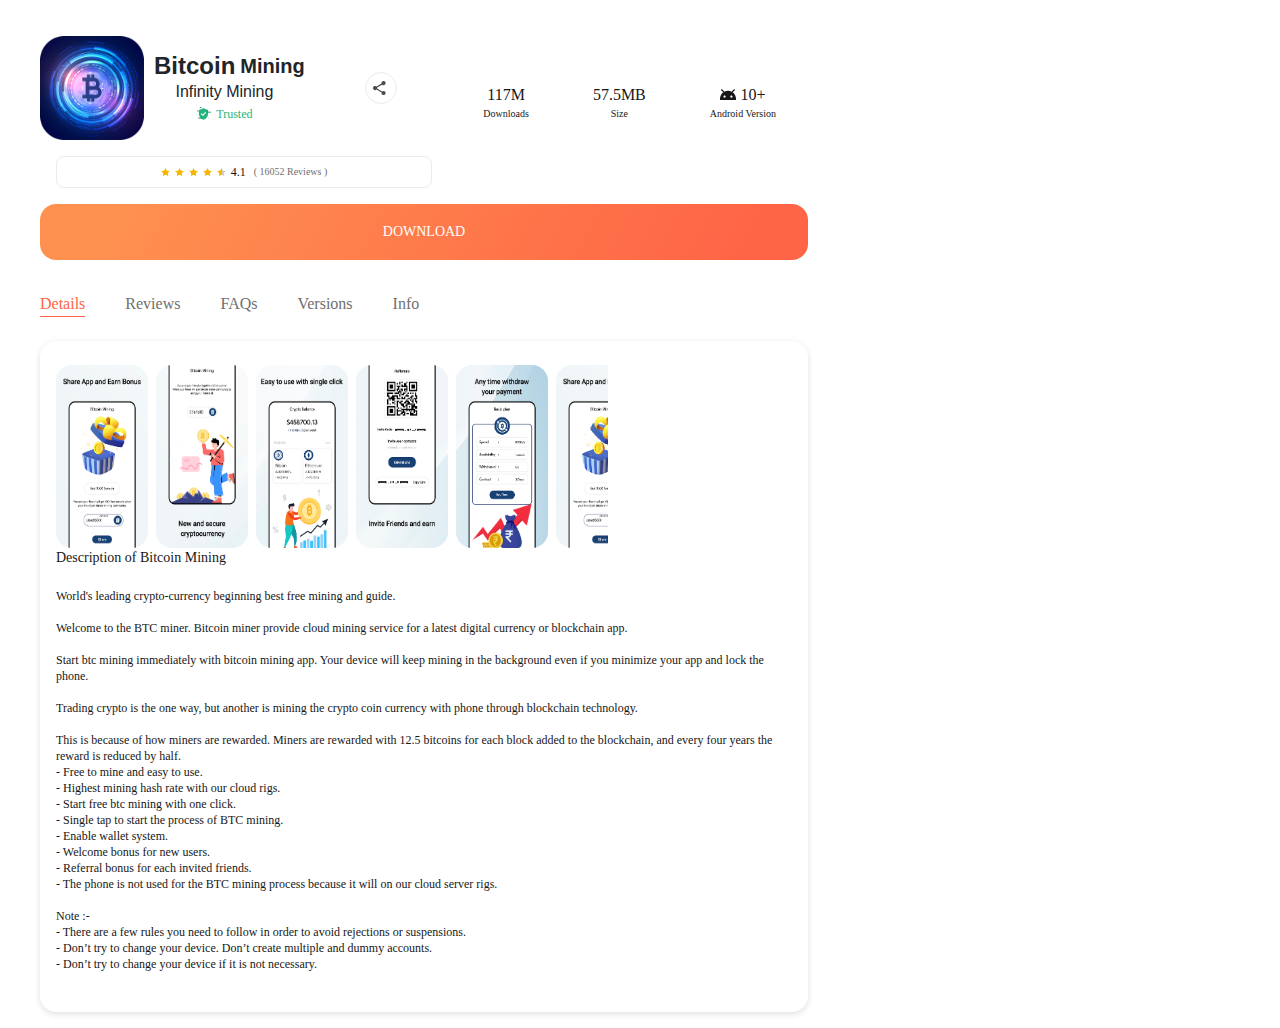
==== commit 18bd2c41: "made UI changes" ====
--- a/webpage.html
+++ b/webpage.html
@@ -792,43 +792,44 @@
                                             <img alt="Instagram Icon"
                                                 class="app-informations__AppIcon-sc-1wisk8p-3 dhsYJX"
                                                 src="./logo.png" />
-                                                <div class="d-flex justify-content-center align-items-center">
-                                                    <div class="d-flex align-items-center flex-column" style="gap: 6px;">
-                                                        <div class="d-flex align-items-center"
-                                                            style="font-size: 20px;margin-left: 10px;">
-                                                            <h6 style="font-weight: 800;font-size: 24px;" type="">
-                                                                Bitcoin
-                                                            </h6>
-                                                            <h6 style="font-weight: 800;margin-left:5px;">
-                                                                Mining
-                                                            </h6>
-                                                        </div>
-                                                        <div style="white-space: nowrap;">
-                                                            Infinity Mining
-                                                        </div>
-                                                        <div class="">
-                                                            <div class="app-informations__TrustedRow-sc-1wisk8p-10 boYLCY">
-                                                                <img class="app-informations__TrustedIcon-sc-1wisk8p-11 laePBx"
-                                                                    src="./TRUSTED-icon.svg" />
-                                                                <span class="app-informations__TrustedSpan-sc-1wisk8p-12 jLMiIA">
-                                                                    Trusted
-                                                                </span>
-                                                            </div>
+                                            <div class="d-flex justify-content-center align-items-center">
+                                                <div class="d-flex align-items-center flex-column" style="gap: 6px;">
+                                                    <div class="d-flex align-items-center"
+                                                        style="font-size: 20px;margin-left: 10px;">
+                                                        <h6 style="font-weight: 800;font-size: 24px;" type="">
+                                                            Bitcoin
+                                                        </h6>
+                                                        <h6 style="font-weight: 800;margin-left:5px;">
+                                                            Mining
+                                                        </h6>
+                                                    </div>
+                                                    <div style="white-space: nowrap;">
+                                                        Infinity Mining
+                                                    </div>
+                                                    <div class="">
+                                                        <div class="app-informations__TrustedRow-sc-1wisk8p-10 boYLCY">
+                                                            <img class="app-informations__TrustedIcon-sc-1wisk8p-11 laePBx"
+                                                                src="./TRUSTED-icon.svg" />
+                                                            <span
+                                                                class="app-informations__TrustedSpan-sc-1wisk8p-12 jLMiIA">
+                                                                Trusted
+                                                            </span>
                                                         </div>
                                                     </div>
-                                                    <div class="appview-header__ActionContainer-sc-924t8o-7 eWQjcC"
-                                                        style="margin-left: 60px;">
-                                                        <svg fill="none" height="14" viewbox="0 0 13 14" width="13"
-                                                            xmlns="http://www.w3.org/2000/svg">
-                                                            <path clip-rule="evenodd"
-                                                                d="M10.542 9.896c-.534 0-1.012.21-1.377.54L4.154 7.52a2.3 2.3 0 00.063-.492 2.3 2.3 0 00-.063-.492l4.954-2.888a2.106 2.106 0 003.542-1.54A2.106 2.106 0 0010.543 0a2.106 2.106 0 00-2.108 2.108c0 .17.028.33.063.492L3.542 5.49A2.106 2.106 0 000 7.029a2.106 2.106 0 003.542 1.538l5.004 2.924a1.982 1.982 0 00-.056.457c0 1.131.92 2.052 2.052 2.052 1.132 0 2.052-.92 2.052-2.052 0-1.132-.92-2.052-2.052-2.052z"
-                                                                fill="#4C4C4C" fill-rule="evenodd">
-                                                            </path>
-                                                        </svg>
-                                                    </div>
                                                 </div>
+                                                <div class="appview-header__ActionContainer-sc-924t8o-7 eWQjcC"
+                                                    style="margin-left: 60px;">
+                                                    <svg fill="none" height="14" viewbox="0 0 13 14" width="13"
+                                                        xmlns="http://www.w3.org/2000/svg">
+                                                        <path clip-rule="evenodd"
+                                                            d="M10.542 9.896c-.534 0-1.012.21-1.377.54L4.154 7.52a2.3 2.3 0 00.063-.492 2.3 2.3 0 00-.063-.492l4.954-2.888a2.106 2.106 0 003.542-1.54A2.106 2.106 0 0010.543 0a2.106 2.106 0 00-2.108 2.108c0 .17.028.33.063.492L3.542 5.49A2.106 2.106 0 000 7.029a2.106 2.106 0 003.542 1.538l5.004 2.924a1.982 1.982 0 00-.056.457c0 1.131.92 2.052 2.052 2.052 1.132 0 2.052-.92 2.052-2.052 0-1.132-.92-2.052-2.052-2.052z"
+                                                            fill="#4C4C4C" fill-rule="evenodd">
+                                                        </path>
+                                                    </svg>
+                                                </div>
+                                            </div>
                                         </div>
-                                       
+
                                         <div class="app-informations__DetailsRow-sc-1wisk8p-14 hFLHCb"
                                             style="margin-top: 28px;">
                                             <div class="app-informations__DetailsItem-sc-1wisk8p-15 gFwalJ">
--- a/style.css
+++ b/style.css
@@ -1,560 +1,4830 @@
-   @font-face{font-family:'Roboto';font-display:swap;font-style:normal;font-weight:400;src:url(/static/font/Roboto-400/roboto-v27-vietnamese_latin-ext_latin_greek-ext_greek_cyrillic-ext_cyrillic-regular.eot);src:url(/static/font/Roboto-400/roboto-v27-vietnamese_latin-ext_latin_greek-ext_greek_cyrillic-ext_cyrillic-regular.eot?#iefix) format('embedded-opentype'),url(/static/font/Roboto-400/roboto-v27-vietnamese_latin-ext_latin_greek-ext_greek_cyrillic-ext_cyrillic-regular.woff2) format('woff2'),url(/static/font/Roboto-400/roboto-v27-vietnamese_latin-ext_latin_greek-ext_greek_cyrillic-ext_cyrillic-regular.woff) format('woff'),url(/static/font/Roboto-400/roboto-v27-vietnamese_latin-ext_latin_greek-ext_greek_cyrillic-ext_cyrillic-regular.ttf) format('truetype'),url(/static/font/Roboto-400/roboto-v27-vietnamese_latin-ext_latin_greek-ext_greek_cyrillic-ext_cyrillic-regular.svg#Roboto) format('svg');}/*!sc*/
-@font-face{font-family:'Roboto';font-display:swap;font-style:normal;font-weight:500;src:url(/static/font/Roboto-500/roboto-v27-vietnamese_latin-ext_latin_greek-ext_greek_cyrillic-ext_cyrillic-500.eot);src:url(/static/font/Roboto-500/roboto-v27-vietnamese_latin-ext_latin_greek-ext_greek_cyrillic-ext_cyrillic-500.eot?#iefix) format('embedded-opentype'),url(/static/font/Roboto-500/roboto-v27-vietnamese_latin-ext_latin_greek-ext_greek_cyrillic-ext_cyrillic-500.woff2) format('woff2'),url(/static/font/Roboto-500/roboto-v27-vietnamese_latin-ext_latin_greek-ext_greek_cyrillic-ext_cyrillic-500.woff) format('woff'),url(/static/font/Roboto-500/roboto-v27-vietnamese_latin-ext_latin_greek-ext_greek_cyrillic-ext_cyrillic-500.ttf) format('truetype'),url(/static/font/Roboto-500/roboto-v27-vietnamese_latin-ext_latin_greek-ext_greek_cyrillic-ext_cyrillic-500.svg#Roboto) format('svg');}/*!sc*/
-@font-face{font-family:'Roboto';font-display:swap;font-style:normal;font-weight:700;src:url(/static/font/Roboto-700/roboto-v27-vietnamese_latin-ext_latin_greek-ext_greek_cyrillic-ext_cyrillic-700.eot);src:url(/static/font/Roboto-700/roboto-v27-vietnamese_latin-ext_latin_greek-ext_greek_cyrillic-ext_cyrillic-700.eot?#iefix) format('embedded-opentype'),url(/static/font/Roboto-700/roboto-v27-vietnamese_latin-ext_latin_greek-ext_greek_cyrillic-ext_cyrillic-700.woff2) format('woff2'),url(/static/font/Roboto-700/roboto-v27-vietnamese_latin-ext_latin_greek-ext_greek_cyrillic-ext_cyrillic-700.woff) format('woff'),url(/static/font/Roboto-700/roboto-v27-vietnamese_latin-ext_latin_greek-ext_greek_cyrillic-ext_cyrillic-700.ttf) format('truetype'),url(/static/font/Roboto-700/roboto-v27-vietnamese_latin-ext_latin_greek-ext_greek_cyrillic-ext_cyrillic-700.svg#Roboto) format('svg');}/*!sc*/
-@font-face{font-family:'Roboto';font-display:swap;font-style:normal;font-weight:900;src:url(/static/font/Roboto-900/roboto-v27-vietnamese_latin-ext_latin_greek-ext_greek_cyrillic-ext_cyrillic-900.eot);src:url(/static/font/Roboto-900/roboto-v27-vietnamese_latin-ext_latin_greek-ext_greek_cyrillic-ext_cyrillic-900.eot?#iefix) format('embedded-opentype'),url(/static/font/Roboto-900/roboto-v27-vietnamese_latin-ext_latin_greek-ext_greek_cyrillic-ext_cyrillic-900.woff2) format('woff2'),url(/static/font/Roboto-900/roboto-v27-vietnamese_latin-ext_latin_greek-ext_greek_cyrillic-ext_cyrillic-900.woff) format('woff'),url(/static/font/Roboto-900/roboto-v27-vietnamese_latin-ext_latin_greek-ext_greek_cyrillic-ext_cyrillic-900.ttf) format('truetype'),url(/static/font/Roboto-900/roboto-v27-vietnamese_latin-ext_latin_greek-ext_greek_cyrillic-ext_cyrillic-900.svg#Roboto) format('svg');}/*!sc*/
-html,body,div,span,applet,object,iframe,h1,h2,h3,h4,h5,h6,p,blockquote,pre,a,abbr,acronym,address,big,cite,code,del,dfn,em,img,ins,kbd,q,s,samp,small,strike,strong,sub,sup,tt,var,b,u,i,center,dl,dt,dd,ol,ul,li,fieldset,form,label,legend,table,caption,tbody,tfoot,thead,tr,th,td,article,aside,canvas,details,embed,figure,figcaption,footer,header,hgroup,main,menu,nav,output,ruby,section,summary,time,mark,audio,video{margin:0;padding:0;border:0;font-size:100%;font:inherit;vertical-align:baseline;}/*!sc*/
-article,aside,details,figcaption,figure,footer,header,hgroup,main,menu,nav,section{display:block;}/*!sc*/
-*[hidden]{display:none;}/*!sc*/
-body{line-height:1;}/*!sc*/
-ol,ul{list-style:none;}/*!sc*/
-blockquote,q{quotes:none;}/*!sc*/
-blockquote:before,blockquote:after,q:before,q:after{content:'';content:none;}/*!sc*/
-table{border-collapse:collapse;border-spacing:0;}/*!sc*/
-html{box-sizing:border-box;}/*!sc*/
-*,*::before,*::after{box-sizing:inherit;}/*!sc*/
-body{font-family:'Roboto',sans-serif;height:auto;background-color:#fff;overflow-x:hidden;-webkit-tap-highlight-color:rgba(0,0,0,0) !important;-webkit-tap-highlight-color:transparent !important;}/*!sc*/
-a{-webkit-text-decoration:none !important;text-decoration:none !important;color:inherit;}/*!sc*/
-.no-scroll{overflow:hidden !important;}/*!sc*/
-.infinite-scroll-component{overflow:hidden !important;position:relative;}/*!sc*/
-.lazy-load-image-background.opacity{background-image:none !important;opacity:0;}/*!sc*/
-.lazy-load-image-background.opacity.lazy-load-image-loaded{opacity:1;-webkit-transition:opacity .3s;transition:opacity .3s;}/*!sc*/
-.homead{width:325px;height:100px;}/*!sc*/
-@media(min-width:768px){.homead{width:728px;height:90px;}}/*!sc*/
-@media(min-width:1024px){.homead{width:970px;height:90px;}}/*!sc*/
-data-styled.g2[id="sc-global-gZClQs1"]{content:"sc-global-gZClQs1,"}/*!sc*/
-.knbDqN{position:fixed;top:0;left:0;right:0;z-index:100;}/*!sc*/
-data-styled.g3[id="navbar__NavbarOuterContainer-sc-1kipcts-0"]{content:"knbDqN,"}/*!sc*/
-.jxbckj{background:white;width:100vw;height:72px;z-index:100;}/*!sc*/
-@media (max-width:63.99875em){.jxbckj{height:56px;}}/*!sc*/
-data-styled.g4[id="navbar__NavbarContainer-sc-1kipcts-1"]{content:"jxbckj,"}/*!sc*/
-.lkKTXg:before{background-color:#fe6446;border-radius:24px;position:absolute;display:block;top:0;left:0;width:3rem;height:1.5rem;border:.1rem solid transparent;border-radius:4px;background:#b5b5b5;content:'';}/*!sc*/
-data-styled.g6[id="switch__Label-sc-1o5a9tb-0"]{content:"lkKTXg,"}/*!sc*/
-.ktKeUz{outline:0;-webkit-user-select:none;-moz-user-select:none;-ms-user-select:none;user-select:none;display:inline-block;position:absolute;opacity:0;}/*!sc*/
-.ktKeUz + .switch__Label-sc-1o5a9tb-0{position:relative;display:initial;font-size:1rem;line-height:initial;padding-left:2.5rem;padding-top:.2rem;cursor:pointer;}/*!sc*/
-.ktKeUz + .switch__Label-sc-1o5a9tb-0::before{position:absolute;display:block;top:6.5px;left:0;width:40px;height:0.875rem;border:.1rem solid transparent;border-radius:4px;opacity:0.4;background:#b5b5b5;content:'';border-radius:24px;}/*!sc*/
-.ktKeUz + .switch__Label-sc-1o5a9tb-0::after{display:block;position:absolute;top:.25rem;left:0rem;width:1.25rem;height:1.25rem;-webkit-transform:translate3d(0,0,0);-webkit-transform:translate3d(0,0,0);-ms-transform:translate3d(0,0,0);transform:translate3d(0,0,0);border-radius:4px;background:#6F6F6F;-webkit-transition:all .25s ease-out;transition:all .25s ease-out;content:'';border-radius:50%;}/*!sc*/
-.ktKeUz:checked + .switch__Label-sc-1o5a9tb-0::before{background-color:#fe9150;opacity:1;}/*!sc*/
-.ktKeUz:checked + .switch__Label-sc-1o5a9tb-0::after{left:1.5rem;background-color:#fe6446;}/*!sc*/
-data-styled.g7[id="switch__Input-sc-1o5a9tb-1"]{content:"ktKeUz,"}/*!sc*/
-.cGfUZU{width:auto;padding:8px 5px;background-color:white;border:solid 1px #fe6446;border-radius:16px;color:#fe6446;margin:5px;text-align:center;cursor:pointer;-webkit-text-decoration:none;text-decoration:none; border-radius:8px;padding:2px 2px;margin:2px;}/*!sc*/
-.cGfUZU:nth-child(1){margin-left:0;}/*!sc*/
-@media (max-width:63.99875em){.cGfUZU:nth-child(1){margin-left:1rem;}}/*!sc*/
-.cGfUZU:hover{-webkit-text-decoration:none;text-decoration:none;}/*!sc*/
-@media (min-width:0em){.cGfUZU{padding:4px 4px;margin:0.5rem 0.75rem;margin-top:0;}}/*!sc*/
-data-styled.g8[id="bubble__BubbleButton-sc-y8bier-0"]{content:"cGfUZU,"}/*!sc*/
-.bRcpYl{width:100%;padding:0 15px;font-size:8px;height:7px;padding:0px 5px;-webkit-align-self:center;-ms-flex-item-align:center;align-self:center;text-overflow:ellipsis;white-space:nowrap;}/*!sc*/
-@media (min-width:0em){.bRcpYl{font-size:12px;padding:0px 10px;}}/*!sc*/
-data-styled.g9[id="bubble__BubbleSpan-sc-y8bier-1"]{content:"bRcpYl,"}/*!sc*/
-.QMuUS{display:-webkit-box;display:-webkit-flex;display:-ms-flexbox;display:flex;-webkit-align-items:center;-webkit-box-align:center;-ms-flex-align:center;align-items:center;padding:0.5rem 0;width:100%;}/*!sc*/
-@media (max-width:63.99875em){.QMuUS{padding-top:8px;padding-right:0;padding-left:16px;}}/*!sc*/
-data-styled.g10[id="bundle-header__BundleHeaderContainer-sc-5qh14w-0"]{content:"QMuUS,"}/*!sc*/
-.bJqVYZ{text-align:left;display:-webkit-box;display:-webkit-flex;display:-ms-flexbox;display:flex;-webkit-align-items:center;-webkit-box-align:center;-ms-flex-align:center;align-items:center;font-family:Roboto;font-style:normal;font-weight:500;font-size:14px;line-height:20px;color:#171717;}/*!sc*/
-data-styled.g11[id="bundle-header__TitleContainer-sc-5qh14w-1"]{content:"bJqVYZ,"}/*!sc*/
-.ITKNF{text-align:right;cursor:pointer;display:-webkit-box;display:-webkit-flex;display:-ms-flexbox;display:flex;-webkit-box-pack:end;-webkit-justify-content:flex-end;-ms-flex-pack:end;justify-content:flex-end;margin-left:auto;}/*!sc*/
-data-styled.g12[id="bundle-header__ButtonContainer-sc-5qh14w-2"]{content:"ITKNF,"}/*!sc*/
-.fJuMts{display:-webkit-inline-box;display:-webkit-inline-flex;display:-ms-inline-flexbox;display:inline-flex;overflow-y:hidden;overflow-x:scroll;position:relative;width:-webkit-fit-content;width:-moz-fit-content;width:fit-content;height:-webkit-fit-content;height:-moz-fit-content;height:fit-content;-ms-overflow-style:none;-webkit-scrollbar-width:none;-moz-scrollbar-width:none;-ms-scrollbar-width:none;scrollbar-width:none;max-width:100%;-webkit-scroll-behavior:smooth;-moz-scroll-behavior:smooth;-ms-scroll-behavior:smooth;scroll-behavior:smooth;}/*!sc*/
-@media (max-width:63.99875em){}/*!sc*/
-.fJuMts::-webkit-scrollbar{display:none;}/*!sc*/
-@media (max-width:75.99875em){.fJuMts{-webkit-overflow-scrolling:touch;}}/*!sc*/
-@media (min-width:76em){.fJuMts{-webkit-box-pack:start;-webkit-justify-content:flex-start;-ms-flex-pack:start;justify-content:flex-start;}}/*!sc*/
-data-styled.g37[id="bundle-list__BundleListContainer-sc-jl0vcp-0"]{content:"fJuMts,"}/*!sc*/
-.Iyiuk{display:none;width:40px;height:40px;border-radius:50%;background-color:rgba(0,0,0,0.3);position:absolute;right:16px;z-index:10000;top:50%;cursor:pointer;-webkit-transform:translate(0,-50%);-ms-transform:translate(0,-50%);transform:translate(0,-50%);top:40%;}/*!sc*/
-@media (max-width:63.99875em){.Iyiuk{display:none;}}/*!sc*/
-.Iyiuk:hover{background-color:rgba(0,0,0,0.6);}/*!sc*/
-.jtMHdo{display:none;width:40px;height:40px;border-radius:50%;background-color:rgba(0,0,0,0.3);position:absolute;left:16px;z-index:10000;top:50%;cursor:pointer;-webkit-transform:translate(0,-50%);-ms-transform:translate(0,-50%);transform:translate(0,-50%);top:40%;}/*!sc*/
-@media (max-width:63.99875em){.jtMHdo{display:none;}}/*!sc*/
-.jtMHdo:hover{background-color:rgba(0,0,0,0.6);}/*!sc*/
-data-styled.g39[id="arrow-button__ArrowContainer-sc-otvj65-0"]{content:"Iyiuk,jtMHdo,"}/*!sc*/
-.bEGxGx{max-width:100%;width:-webkit-fit-content;width:-moz-fit-content;width:fit-content;position:relative;}/*!sc*/
-data-styled.g40[id="generic-bundle__BundleSection-sc-z3rv6q-0"]{content:"bEGxGx,"}/*!sc*/
-.dudQiM{padding-top:3rem 0rem;display:-webkit-box;display:-webkit-flex;display:-ms-flexbox;display:flex;-webkit-flex-direction:column;-ms-flex-direction:column;flex-direction:column;width:100%;margin-top:1rem;padding-left:0.5rem;padding-right:0.5rem;}/*!sc*/
-@media (max-width:63.99875em){.dudQiM{padding-left:0;padding-right:0;}}/*!sc*/
-data-styled.g41[id="side-feature__FeatureContainer-sc-zdzgtp-0"]{content:"dudQiM,"}/*!sc*/
-.gUTRgT{display:-webkit-inline-box;display:-webkit-inline-flex;display:-ms-inline-flexbox;display:inline-flex;-webkit-box-pack:start;-webkit-justify-content:flex-start;-ms-flex-pack:start;justify-content:flex-start;padding:0.5rem 0.5rem;padding-left:0;max-width:100%;}/*!sc*/
-.gUTRgT:nth-child(1){padding-top:0;}/*!sc*/
-@media (max-width:63.99875em){.gUTRgT:nth-child(1){padding-top:0.5rem;}}/*!sc*/
-@media (max-width:63.99875em){.gUTRgT{padding-bottom:0;margin-left:1rem;}}/*!sc*/
-data-styled.g42[id="side-feature__FeatureHeader-sc-zdzgtp-1"]{content:"gUTRgT,"}/*!sc*/
-.dhJHvL{width:24px;height:24px;}/*!sc*/
-data-styled.g43[id="side-feature__FeatureIcon-sc-zdzgtp-2"]{content:"dhJHvL,"}/*!sc*/
-.gfrTFV{display:-webkit-box;display:-webkit-flex;display:-ms-flexbox;display:flex;-webkit-box-pack:justify;-webkit-justify-content:space-between;-ms-flex-pack:justify;justify-content:space-between;-webkit-align-items:center;-webkit-box-align:center;-ms-flex-align:center;align-items:center;width:100%;padding:0 0.5rem;}/*!sc*/
-data-styled.g44[id="side-feature__Header-sc-zdzgtp-3"]{content:"gfrTFV,"}/*!sc*/
-.cwuVJB{font-family:Roboto;font-style:normal;font-weight:500;font-size:14px;line-height:20px;color:#171717;}/*!sc*/
-data-styled.g45[id="side-feature__FeatureTitle-sc-zdzgtp-4"]{content:"cwuVJB,"}/*!sc*/
-.uYPDO{display:-webkit-box;display:-webkit-flex;display:-ms-flexbox;display:flex;-webkit-box-pack:space-around;-webkit-justify-content:space-around;-ms-flex-pack:space-around;justify-content:space-around;-webkit-align-items:center;-webkit-box-align:center;-ms-flex-align:center;align-items:center;margin-left:auto;}/*!sc*/
-data-styled.g46[id="side-feature__MoreButton-sc-zdzgtp-5"]{content:"uYPDO,"}/*!sc*/
-.cTrdJG{font-family:Roboto;font-style:normal;font-weight:500;font-size:11px;line-height:14px;text-transform:uppercase;color:#fe6446;}/*!sc*/
-data-styled.g48[id="side-feature__ButtonLabel-sc-zdzgtp-7"]{content:"cTrdJG,"}/*!sc*/
-.gwzbVT{display:-webkit-inline-box;display:-webkit-inline-flex;display:-ms-inline-flexbox;display:inline-flex;-webkit-align-content:center;-ms-flex-line-pack:center;align-content:center;-webkit-align-items:center;-webkit-box-align:center;-ms-flex-align:center;align-items:center;-webkit-box-pack:start;-webkit-justify-content:flex-start;-ms-flex-pack:start;justify-content:flex-start;min-width:5rem;width:99.8%;height:-webkit-fit-content;height:-moz-fit-content;height:fit-content;overflow-y:hidden;overflow-x:auto;-webkit-overflow-scrolling:touch;margin:8px 0;-ms-overflow-style:none;-webkit-scrollbar-width:none;-moz-scrollbar-width:none;-ms-scrollbar-width:none;scrollbar-width:none;}/*!sc*/
-.gwzbVT::-webkit-scrollbar{display:none;}/*!sc*/
-data-styled.g49[id="side-feature__ButtonContainer-sc-zdzgtp-8"]{content:"gwzbVT,"}/*!sc*/
-.hNbaRl{margin:0.5rem 0;}/*!sc*/
-data-styled.g51[id="side-feature__Selector-sc-zdzgtp-10"]{content:"hNbaRl,"}/*!sc*/
-.ewPDgp{font-family:Roboto;font-style:normal;font-weight:normal;font-size:14px;line-height:20px;color:#4c4c4c;}/*!sc*/
-@media (max-width:63.99875em){.ewPDgp{margin-left:1rem;}}/*!sc*/
-data-styled.g52[id="side-feature__SelectorName-sc-zdzgtp-11"]{content:"ewPDgp,"}/*!sc*/
-.fJbKRB{font-family:Roboto;font-style:normal;font-weight:normal;font-size:14px;line-height:20px;color:#4c4c4c;}/*!sc*/
-@media (max-width:63.99875em){.fJbKRB{margin-left:1rem;}}/*!sc*/
-data-styled.g53[id="side-feature__SelectorSubtitle-sc-zdzgtp-12"]{content:"fJbKRB,"}/*!sc*/
-.jVmgaP{display:-webkit-box;display:-webkit-flex;display:-ms-flexbox;display:flex;width:100%;-webkit-align-items:center;-webkit-box-align:center;-ms-flex-align:center;align-items:center;max-width:100%;}/*!sc*/
-@media (max-width:63.99875em){.jVmgaP{padding-right:1rem;}}/*!sc*/
-data-styled.g56[id="side-feature__PopularRow-sc-zdzgtp-15"]{content:"jVmgaP,"}/*!sc*/
-.WoOyH{display:-webkit-box;display:-webkit-flex;display:-ms-flexbox;display:flex;-webkit-box-pack:center;-webkit-justify-content:center;-ms-flex-pack:center;justify-content:center;-webkit-align-items:center;-webkit-box-align:center;-ms-flex-align:center;align-items:center;width:224px;height:56px;border-radius:16px;cursor:pointer;font-family:Roboto;font-style:normal;font-weight:500;text-transform:uppercase;font-size:11px;line-height:14px;-webkit-transition:0.25s ease box-shadow;transition:0.25s ease box-shadow;color:white;background:linear-gradient(116.63deg,#fe9150 8.97%,#fe6446 92.93%);width:100%;font-size:14px;}/*!sc*/
-@media (max-width:63.99875em){.WoOyH{width:104px;height:40px;}}/*!sc*/
-@media (max-width:63.99875em){.WoOyH{width:calc(100% + 2px) !important;height:56px !important;margin-left:-1px;margin-top:-1px;}}/*!sc*/
-.WoOyH:hover{box-shadow:0px 0px 19px #FE9150;}/*!sc*/
-@media (max-width:63.99875em){.WoOyH{width:104px;height:40px;-webkit-flex-shrink:0;-ms-flex-negative:0;flex-shrink:0;}}/*!sc*/
-data-styled.g82[id="gradient-button__AppStoreDownload-sc-gcc0dg-1"]{content:"WoOyH,"}/*!sc*/
-.bRytoF{display:-webkit-box;display:-webkit-flex;display:-ms-flexbox;display:flex;-webkit-box-pack:center;-webkit-justify-content:center;-ms-flex-pack:center;justify-content:center;-webkit-align-items:center;-webkit-box-align:center;-ms-flex-align:center;align-items:center;width:152px;height:40px;border:1px solid #fe6446;box-sizing:border-box;border-radius:16px;font-family:Roboto;font-style:normal;font-weight:500;font-size:11px;line-height:14px;text-transform:uppercase;color:#fe6446;cursor:pointer;}/*!sc*/
-.bRytoF:hover{border:2px solid #fe6446;box-sizing:border-box;-webkit-filter:drop-shadow(0px 0px 19px rgba(0,0,0,0.2));filter:drop-shadow(0px 0px 19px rgba(0,0,0,0.2));border-radius:16px;}/*!sc*/
-@media (max-width:63.99875em){.bRytoF{width:167px;height:40px;}}/*!sc*/
-data-styled.g83[id="gradient-button__OutlinedAppStore-sc-gcc0dg-2"]{content:"bRytoF,"}/*!sc*/
-.dqSftu{display:-webkit-box;display:-webkit-flex;display:-ms-flexbox;display:flex;-webkit-align-items:center;-webkit-box-align:center;-ms-flex-align:center;align-items:center;width:344px;height:80px;padding:24px;background-color:white;border-radius:24px;cursor:pointer;margin-right:1rem;box-shadow:none;border-radius:0;padding:0;width:100%;margin-right:0;height:-webkit-fit-content;height:-moz-fit-content;height:fit-content;padding:1.5rem 1rem;}/*!sc*/
-.dqSftu:hover{background:#ececec;}/*!sc*/
-@media (max-width:63.99875em){.dqSftu{margin-left:1rem;margin-bottom:1rem;width:304px;margin-left:1rem;margin-right:1rem;margin-bottom:0;padding:1.5rem 0;width:100%;}}/*!sc*/
-data-styled.g115[id="promotional__PromotionalContainer-sc-3xabjr-0"]{content:"dqSftu,"}/*!sc*/
-.dEwkRn{display:-webkit-box;display:-webkit-flex;display:-ms-flexbox;display:flex;-webkit-flex-direction:column;-ms-flex-direction:column;flex-direction:column;height:37px;-webkit-box-pack:justify;-webkit-justify-content:space-between;-ms-flex-pack:justify;justify-content:space-between;padding-left:8px;}/*!sc*/
-data-styled.g116[id="promotional__PromotionalDetails-sc-3xabjr-1"]{content:"dEwkRn,"}/*!sc*/
-.bVgjLq{font-family:Roboto;font-style:normal;color:#171717;white-space:nowrap;text-overflow:ellipsis;overflow:hidden;font-weight:500;font-size:16px;line-height:24px;}/*!sc*/
-@media (max-width:63.99875em){.bVgjLq{max-width:170px;}}/*!sc*/
-.iKzmvd{font-family:Roboto;font-style:normal;color:#171717;white-space:nowrap;text-overflow:ellipsis;overflow:hidden;font-weight:normal;font-size:12px;line-height:16px;}/*!sc*/
-@media (max-width:63.99875em){.iKzmvd{max-width:170px;}}/*!sc*/
-data-styled.g117[id="promotional__PromotionalSpan-sc-3xabjr-2"]{content:"bVgjLq,iKzmvd,"}/*!sc*/
-.havVgO{margin-left:auto;}/*!sc*/
-@media (max-width:63.99875em){.havVgO{margin-right:1rem;}}/*!sc*/
-data-styled.g119[id="promotional__PromotionalArrow-sc-3xabjr-4"]{content:"havVgO,"}/*!sc*/
-.gNIUCY{display:-webkit-box;display:-webkit-flex;display:-ms-flexbox;display:flex;-webkit-box-pack:start;-webkit-justify-content:flex-start;-ms-flex-pack:start;justify-content:flex-start;width:100%;}/*!sc*/
-data-styled.g120[id="promotional__PromotionalRow-sc-3xabjr-5"]{content:"gNIUCY,"}/*!sc*/
-.dQwyez{display:-webkit-box;display:-webkit-flex;display:-ms-flexbox;display:flex;-webkit-flex-direction:column;-ms-flex-direction:column;flex-direction:column;-webkit-align-items:flex-start;-webkit-box-align:flex-start;-ms-flex-align:flex-start;align-items:flex-start;width:100%;max-width:768px;padding:0 1rem;}/*!sc*/
-@media (max-width:63.99875em){.dQwyez{overflow-y:scroll;padding:0;}}/*!sc*/
-data-styled.g153[id="more__MoreContainer-sc-pi4bhy-0"]{content:"dQwyez,"}/*!sc*/
-.kvmzbl{width:0%;-webkit-transform:translateY(-180%);-ms-transform:translateY(-180%);transform:translateY(-180%);overflow-y:scroll;position:relative;background-color:white;z-index:500;top:72px;max-width:calc(100vw - 190px);max-height:calc(100vh - 72px);-ms-overflow-style:none;-webkit-scrollbar-width:none;-moz-scrollbar-width:none;-ms-scrollbar-width:none;scrollbar-width:none;border-radius:1.5rem;height:-webkit-fit-content;height:-moz-fit-content;height:fit-content;}/*!sc*/
-.kvmzbl::-webkit-scrollbar{display:none;}/*!sc*/
-@media (max-width:63.99875em){.kvmzbl{position:fixed;top:0;left:0;width:0%;max-width:100%;padding-left:0;height:calc(100vh - 56px);max-height:calc(100vh - 56px);border-radius:0;}}/*!sc*/
-data-styled.g154[id="more__MoreFullpageContainer-sc-pi4bhy-1"]{content:"kvmzbl,"}/*!sc*/
-.eulufn{width:100%;}/*!sc*/
-data-styled.g155[id="more__MoreItems-sc-pi4bhy-2"]{content:"eulufn,"}/*!sc*/
-.erawqf{width:100%;-webkit-align-self:center;-ms-flex-item-align:center;align-self:center;border-top:1px solid #e9e9e9;}/*!sc*/
-@media (max-width:63.99875em){.erawqf{margin:0 1rem;width:inherit;}}/*!sc*/
-data-styled.g156[id="more__Separator-sc-pi4bhy-3"]{content:"erawqf,"}/*!sc*/
-.kGUtDk{width:100%;padding:1.5rem 1rem;display:-webkit-box;display:-webkit-flex;display:-ms-flexbox;display:flex;-webkit-box-pack:justify;-webkit-justify-content:space-between;-ms-flex-pack:justify;justify-content:space-between;-webkit-align-items:center;-webkit-box-align:center;-ms-flex-align:center;align-items:center;color:#9e9e9e;cursor:pointer;}/*!sc*/
-.kGUtDk:hover{background:#ececec;}/*!sc*/
-@media (max-width:63.99875em){.kGUtDk{margin:0 1rem;padding-left:0;padding-right:0;width:inherit;}}/*!sc*/
-data-styled.g157[id="more__SidenavOption-sc-pi4bhy-4"]{content:"kGUtDk,"}/*!sc*/
-.huAuZR{margin-right:0rem;}/*!sc*/
-@media (max-width:63.99875em){.huAuZR{margin-right:0.5rem;}}/*!sc*/
-data-styled.g162[id="more__SwitchContainer-sc-pi4bhy-9"]{content:"huAuZR,"}/*!sc*/
-.dkMUwt{font-family:Roboto;font-style:normal;font-weight:normal;font-size:14px;line-height:20px;color:#4c4c4c;}/*!sc*/
-@media (max-width:63.99875em){.dkMUwt{margin-left:0.5rem;}}/*!sc*/
-data-styled.g163[id="more__SidenavOptionTitle-sc-pi4bhy-10"]{content:"dkMUwt,"}/*!sc*/
-.VtLie{width:100%;padding:1.5rem;display:-webkit-box;display:-webkit-flex;display:-ms-flexbox;display:flex;-webkit-align-items:center;-webkit-box-align:center;-ms-flex-align:center;align-items:center;border-bottom:0.5px solid #b3b3b3;}/*!sc*/
-@media (max-width:63.99875em){.VtLie{width:100%;margin-left:0;}}/*!sc*/
-data-styled.g165[id="more__CloseRow-sc-pi4bhy-12"]{content:"VtLie,"}/*!sc*/
-.hfBSra{cursor:pointer;margin-left:auto;width:1rem;height:1rem;}/*!sc*/
-@media (max-width:63.99875em){.hfBSra{margin-left:0;}}/*!sc*/
-data-styled.g166[id="more__CloseIcon-sc-pi4bhy-13"]{content:"hfBSra,"}/*!sc*/
-.eGzEcC{width:25px;height:25px;}/*!sc*/
-@media (max-width:63.99875em){.eGzEcC{margin-right:1rem;}}/*!sc*/
-data-styled.g167[id="more__Arrow-sc-pi4bhy-14"]{content:"eGzEcC,"}/*!sc*/
-.bOzCRO{position:relative;}/*!sc*/
-data-styled.g168[id="sidenav__Sidenav-sc-m7vozi-0"]{content:"bOzCRO,"}/*!sc*/
-.kxdhKj{-webkit-flex:0.1;-ms-flex:0.1;flex:0.1;display:-webkit-box;display:-webkit-flex;display:-ms-flexbox;display:flex;-webkit-flex-direction:column;-ms-flex-direction:column;flex-direction:column;position:fixed;margin-top:0.85rem;}/*!sc*/
-@media (max-width:63.99875em){.kxdhKj{position:fixed;width:100%;bottom:0;-webkit-flex:0;-ms-flex:0;flex:0;-webkit-flex-direction:row;-ms-flex-direction:row;flex-direction:row;z-index:100;background-color:white;-webkit-box-pack:justify;-webkit-justify-content:space-between;-ms-flex-pack:justify;justify-content:space-between;padding:0 20px;box-shadow:0px 0px 19px rgba(0,0,0,0.2);margin-top:0;z-index:502;padding-right:0;}}/*!sc*/
-data-styled.g176[id="sidenav__SidenavContainer-sc-m7vozi-8"]{content:"kxdhKj,"}/*!sc*/
-.hFKFmE{display:-webkit-box;display:-webkit-flex;display:-ms-flexbox;display:flex;-webkit-align-items:center;-webkit-box-align:center;-ms-flex-align:center;align-items:center;border-radius:0px 24px 24px 0px;padding:20px 43px;cursor:pointer;width:100%;}/*!sc*/
-@media (max-width:63.99875em){.hFKFmE{-webkit-flex-direction:column;-ms-flex-direction:column;flex-direction:column;width:-webkit-fit-content;width:-moz-fit-content;width:fit-content;background-color:white;padding:8px 10px;}}/*!sc*/
-.hQKLWh{display:-webkit-box;display:-webkit-flex;display:-ms-flexbox;display:flex;-webkit-align-items:center;-webkit-box-align:center;-ms-flex-align:center;align-items:center;border-radius:0px 24px 24px 0px;padding:20px 43px;cursor:pointer;width:100%;padding-right:63px;}/*!sc*/
-@media (max-width:63.99875em){.hQKLWh{-webkit-flex-direction:column;-ms-flex-direction:column;flex-direction:column;width:-webkit-fit-content;width:-moz-fit-content;width:fit-content;background-color:white;padding:8px 10px;box-shadow:0px 0px 19px rgb(0 0 0 / 20%);border-radius:24px 0px 0px 0px;padding-right:15px;padding-left:15px;}}/*!sc*/
-data-styled.g177[id="sidenav__NavbarItem-sc-m7vozi-9"]{content:"hFKFmE,hQKLWh,"}/*!sc*/
-.OaVIX{display:-webkit-box;display:-webkit-flex;display:-ms-flexbox;display:flex;-webkit-align-items:center;-webkit-box-align:center;-ms-flex-align:center;align-items:center;-webkit-box-pack:center;-webkit-justify-content:center;-ms-flex-pack:center;justify-content:center;width:26px;height:19px;}/*!sc*/
-data-styled.g181[id="sidenav__NavbarIconContainer-sc-m7vozi-13"]{content:"OaVIX,"}/*!sc*/
-.fVkOhB{color:#6F6F6F;font-family:Roboto;font-style:normal;font-weight:normal;font-size:16px;line-height:24px;padding-left:20px;white-space:nowrap;overflow:hidden;text-overflow:ellipsis;max-width:98px;}/*!sc*/
-@media (max-width:63.99875em){.fVkOhB{max-width:0;padding-left:0;padding-top:5px;font-size:12px;line-height:16px;color:#6F6F6F;}}/*!sc*/
-.fqbSjd{color:#6F6F6F;font-family:Roboto;font-style:normal;font-weight:normal;font-size:16px;line-height:24px;padding-left:20px;white-space:nowrap;overflow:hidden;text-overflow:ellipsis;max-width:98px;}/*!sc*/
-@media (max-width:63.99875em){.fqbSjd{padding-left:0;padding-top:5px;font-size:12px;line-height:16px;color:#6F6F6F;}}/*!sc*/
-data-styled.g182[id="sidenav__NavbarItemSpan-sc-m7vozi-14"]{content:"fVkOhB,fqbSjd,"}/*!sc*/
-@media (max-width:63.99875em){}/*!sc*/
-data-styled.g184[id="sidenav__NavbarItemContainer-sc-m7vozi-16"]{content:"EFOJG,"}/*!sc*/
-.icQXCk{position:fixed;margin-top:16.85rem;}/*!sc*/
-data-styled.g185[id="sidenav__MoreItemContainer-sc-m7vozi-17"]{content:"icQXCk,"}/*!sc*/
-.dfsNHe{margin-top:40px;display:-webkit-box;display:-webkit-flex;display:-ms-flexbox;display:flex;-webkit-align-items:center;-webkit-box-align:center;-ms-flex-align:center;align-items:center;}/*!sc*/
-data-styled.g195[id="social__SocialRow-sc-14b3mpf-0"]{content:"dfsNHe,"}/*!sc*/
-.kQDbkh{height:32px;width:32px;border-radius:50%;border:1px solid #6f6f6f;display:-webkit-box;display:-webkit-flex;display:-ms-flexbox;display:flex;-webkit-align-items:center;-webkit-box-align:center;-ms-flex-align:center;align-items:center;-webkit-box-pack:center;-webkit-justify-content:center;-ms-flex-pack:center;justify-content:center;}/*!sc*/
-data-styled.g196[id="social__SocialItemContainer-sc-14b3mpf-1"]{content:"kQDbkh,"}/*!sc*/
-.gemwWq:not(:last-child) div{margin-right:1rem;}/*!sc*/
-data-styled.g198[id="social__SocialAnchor-sc-14b3mpf-3"]{content:"gemwWq,"}/*!sc*/
-.bXgLOV{width:768px;display:-webkit-box;display:-webkit-flex;display:-ms-flexbox;display:flex;-webkit-flex-direction:column;-ms-flex-direction:column;flex-direction:column;margin-top:5rem;position:relative;padding-bottom:1.5rem;}/*!sc*/
-@media (max-width:63.99875em){.bXgLOV{width:100%;padding-bottom:80px;padding-right:1rem;padding-left:1rem;}}/*!sc*/
-data-styled.g199[id="footer__FooterContainer-sc-4xxagz-0"]{content:"bXgLOV,"}/*!sc*/
-.cniBFR{width:91px;height:24px;margin-bottom:0.5rem;}/*!sc*/
-data-styled.g201[id="footer__Logo-sc-4xxagz-2"]{content:"cniBFR,"}/*!sc*/
-.iODypq{display:-webkit-box;display:-webkit-flex;display:-ms-flexbox;display:flex;-webkit-flex-direction:column;-ms-flex-direction:column;flex-direction:column;margin-left:108px;height:290px;}/*!sc*/
-.iODypq:first-child{margin-left:0;}/*!sc*/
-@media (max-width:63.99875em){.iODypq{margin-left:1rem;height:auto;}.iODypq:nth-child(2){margin-left:auto;}}/*!sc*/
-.fJxYQR{display:-webkit-box;display:-webkit-flex;display:-ms-flexbox;display:flex;-webkit-flex-direction:column;-ms-flex-direction:column;flex-direction:column;margin-left:116px;height:290px;}/*!sc*/
-.fJxYQR:first-child{margin-left:0;}/*!sc*/
-@media (max-width:63.99875em){.fJxYQR{margin-left:1rem;height:auto;}.fJxYQR:nth-child(2){margin-left:auto;}}/*!sc*/
-data-styled.g202[id="footer__Col-sc-4xxagz-3"]{content:"iODypq,fJxYQR,"}/*!sc*/
-.bRIHKZ{display:-webkit-box;display:-webkit-flex;display:-ms-flexbox;display:flex;width:100%;}/*!sc*/
-@media (max-width:63.99875em){.bRIHKZ{margin-bottom:2rem;}.bRIHKZ:nth-child(3){margin-bottom:0;}}/*!sc*/
-data-styled.g203[id="footer__Row-sc-4xxagz-4"]{content:"bRIHKZ,"}/*!sc*/
-.dLKhRK{width:100%;text-align:left;text-justify:inter-word;font-family:"Roboto";font-style:normal;font-weight:400;font-size:14px;line-height:20px;color:#171717;}/*!sc*/
-@media (max-width:63.99875em){.dLKhRK{width:100%;}}/*!sc*/
-data-styled.g204[id="footer__Text-sc-4xxagz-5"]{content:"dLKhRK,"}/*!sc*/
-.kjblBN{font-family:"Roboto";font-style:normal;font-weight:500;font-size:16px;line-height:24px;color:#171717;margin-bottom:1rem;white-space:nowrap;}/*!sc*/
-data-styled.g205[id="footer__Title-sc-4xxagz-6"]{content:"kjblBN,"}/*!sc*/
-.lhRzZO{font-family:"Roboto";font-style:normal;font-weight:400;font-size:14px;line-height:20px;color:#4c4c4c;margin-bottom:1rem;white-space:nowrap;}/*!sc*/
-data-styled.g206[id="footer__FooterItem-sc-4xxagz-7"]{content:"lhRzZO,"}/*!sc*/
-.gXyurj{font-weight:600;white-space:pre;}/*!sc*/
-data-styled.g207[id="footer__Weighted-sc-4xxagz-8"]{content:"gXyurj,"}/*!sc*/
-.bRtNqG{font-family:"Roboto";font-style:normal;font-weight:400;font-size:10px;line-height:14px;color:#b3b3b3;margin-top:auto;}/*!sc*/
-data-styled.g208[id="footer__Copyright-sc-4xxagz-9"]{content:"bRtNqG,"}/*!sc*/
-.hSkkhk{font-family:"Roboto";font-style:normal;font-weight:400;font-size:10px;line-height:14px;color:#4c4c4c;margin-right:1.5rem;}/*!sc*/
-@media (max-width:63.99875em){.hSkkhk{margin-bottom:1rem;}}/*!sc*/
-data-styled.g209[id="footer__BottomItem-sc-4xxagz-10"]{content:"hSkkhk,"}/*!sc*/
-.hQOgoW{display:-webkit-box;display:-webkit-flex;display:-ms-flexbox;display:flex;-webkit-align-items:center;-webkit-box-align:center;-ms-flex-align:center;align-items:center;margin-left:205px;}/*!sc*/
-@media (max-width:63.99875em){.hQOgoW{margin-left:0;}}/*!sc*/
-data-styled.g210[id="footer__BottomRow-sc-4xxagz-11"]{content:"hQOgoW,"}/*!sc*/
-.gAvPfm{overflow-x:hidden;display:-webkit-box;display:-webkit-flex;display:flex;-webkit-flex-direction:column;-ms-flex-direction:column;flex-direction:column;-webkit-align-items:flex-start;-webkit-box-align:flex-start;-ms-flex-align:flex-start;align-items:flex-start;padding-left:1.5rem;max-width:calc(100vw - 190px);width:100%;height:calc(100vh - 72px);}/*!sc*/
-@media (max-width:63.99875em){.gAvPfm{-webkit-flex:1;-ms-flex:1;flex:1;-webkit-align-items:flex-start;-webkit-box-align:flex-start;-ms-flex-align:flex-start;align-items:flex-start;margin-top:0;padding-left:0;position:relative;left:0;max-width:100%;height:inherit;}}/*!sc*/
-data-styled.g211[id="_app__AppContainer-sc-hddmdl-0"]{content:"gAvPfm,"}/*!sc*/
-.TnmLY{display:-webkit-box;display:-webkit-flex;display:-ms-flexbox;display:flex;position:relative;}/*!sc*/
-@media (max-width:63.99875em){.TnmLY{margin-top:1rem;}}/*!sc*/
-data-styled.g212[id="_app__MainContainer-sc-hddmdl-1"]{content:"TnmLY,"}/*!sc*/
-.BIOJF{display:-webkit-box;display:-webkit-flex;display:-ms-flexbox;display:flex;-webkit-flex-direction:column;-ms-flex-direction:column;flex-direction:column;height:100vh;}/*!sc*/
-data-styled.g213[id="_app__Container-sc-hddmdl-2"]{content:"BIOJF,"}/*!sc*/
-.cCIEWS{-webkit-align-items:center;-webkit-box-align:center;-ms-flex-align:center;align-items:center;-webkit-box-pack:justify;-webkit-justify-content:space-between;-ms-flex-pack:justify;justify-content:space-between;padding:0.5rem;padding-left:0;padding-bottom:0;padding-top:0;}/*!sc*/
-@media (max-width:63.99875em){.cCIEWS{margin-left:0.75rem;}}/*!sc*/
-data-styled.g214[id="breadcrumbs__LevelSection-sc-apk8nk-0"]{content:"cCIEWS,"}/*!sc*/
-.fNRery{position:relative;margin-bottom:0;}/*!sc*/
-.fNRery:not(:last-child){margin-bottom:0;}/*!sc*/
-data-styled.g215[id="breadcrumbs__LevelNav-sc-apk8nk-1"]{content:"fNRery,"}/*!sc*/
-.dKpmkE{display:-webkit-inline-box;display:-webkit-inline-flex;display:-ms-inline-flexbox;display:inline-flex;-webkit-flex-direction:row;-ms-flex-direction:row;flex-direction:row;-webkit-box-pack:start;-webkit-justify-content:flex-start;-ms-flex-pack:start;justify-content:flex-start;width:auto;margin-left:0;}/*!sc*/
-@media (max-width:63.99875em){.dKpmkE{margin-left:0.25rem;}}/*!sc*/
-.dKpmkE:first-child{padding-left:0;}/*!sc*/
-.keKtif{display:-webkit-inline-box;display:-webkit-inline-flex;display:-ms-inline-flexbox;display:inline-flex;-webkit-flex-direction:row;-ms-flex-direction:row;flex-direction:row;-webkit-box-pack:start;-webkit-justify-content:flex-start;-ms-flex-pack:start;justify-content:flex-start;width:auto;margin-left:0.25rem;}/*!sc*/
-@media (max-width:63.99875em){.keKtif{margin-left:0.25rem;}}/*!sc*/
-.keKtif:first-child{padding-left:0;}/*!sc*/
-data-styled.g217[id="breadcrumbs__ElementContainer-sc-apk8nk-3"]{content:"dKpmkE,keKtif,"}/*!sc*/
-.jBYwCS{font-size:15px;height:1rem;width:auto;margin-left:0.5rem;padding-left:2%;}/*!sc*/
-.jBYwCS:first-child{margin-left:0;padding-left:0;}/*!sc*/
-.jBYwCSli::before{color:#fe6446;}/*!sc*/
-@media (max-width:63.99875em){.jBYwCS{font-size:12px;height:1rem;width:auto;}.jBYwCS:first-child{margin-left:0;}}/*!sc*/
-data-styled.g218[id="breadcrumbs__NavElement-sc-apk8nk-4"]{content:"jBYwCS,"}/*!sc*/
-.eJEFAt{height:auto;line-height:1.5rem;margin-left:0.25rem;color:#ff6946;}/*!sc*/
-data-styled.g219[id="breadcrumbs__Separator-sc-apk8nk-5"]{content:"eJEFAt,"}/*!sc*/
-.cXZcQl{line-height:1.5rem;color:#7e7e7e;text-transform:capitalize;font-size:0.75rem;pointer-events:visible;}/*!sc*/
-.cXZcQl:hover{color:#ff6946;-webkit-text-decoration:underline !important;text-decoration:underline !important;-webkit-text-decoration-color:#ff6946 !important;text-decoration-color:#ff6946 !important;}/*!sc*/
-@media (max-width:63.99875em){.cXZcQl{font-size:10px;}}/*!sc*/
-.cXZcQl:last-child{display:block;}/*!sc*/
-.hUeWjv{line-height:1.5rem;color:#ff6946;text-transform:capitalize;font-size:0.82rem;font-weight:bold;pointer-events:visible;}/*!sc*/
-.hUeWjv:hover{color:#ff6946;}/*!sc*/
-@media (max-width:63.99875em){.hUeWjv{font-size:10px;}}/*!sc*/
-.hUeWjv:last-child{display:block;}/*!sc*/
-data-styled.g220[id="breadcrumbs__NavLink-sc-apk8nk-6"]{content:"cXZcQl,hUeWjv,"}/*!sc*/
-.jiZeOV{display:-webkit-box;display:-webkit-flex;display:-ms-flexbox;display:flex;-webkit-align-items:center;-webkit-box-align:center;-ms-flex-align:center;align-items:center;width:100%;}/*!sc*/
-data-styled.g229[id="app-informations__Row-sc-1wisk8p-0"]{content:"jiZeOV,"}/*!sc*/
-@media (max-width:63.99875em){.edtMvH{-webkit-flex-direction:column;-ms-flex-direction:column;flex-direction:column;-webkit-align-items:flex-start;-webkit-box-align:flex-start;-ms-flex-align:flex-start;align-items:flex-start;}}/*!sc*/
-data-styled.g230[id="app-informations__AppInformationsContainer-sc-1wisk8p-1"]{content:"edtMvH,"}/*!sc*/
-.eXvRgq{position:relative;width:104px;height:104px;background-size:cover;}/*!sc*/
-@media (max-width:63.99875em){.eXvRgq{width:72px;height:72px;}}/*!sc*/
-data-styled.g231[id="app-informations__AppCard-sc-1wisk8p-2"]{content:"eXvRgq,"}/*!sc*/
-.dhsYJX{width:100%;height:100%;z-index:2;border-radius:1rem;}/*!sc*/
-data-styled.g232[id="app-informations__AppIcon-sc-1wisk8p-3"]{content:"dhsYJX,"}/*!sc*/
-.pZFeq{display:-webkit-box;display:-webkit-flex;display:-ms-flexbox;display:flex;-webkit-flex-direction:column;-ms-flex-direction:column;flex-direction:column;-webkit-align-items:flex-start;-webkit-box-align:flex-start;-ms-flex-align:flex-start;align-items:flex-start;margin-left:1rem;height:90px;}/*!sc*/
-@media (max-width:63.99875em){.pZFeq{height:70px;}}/*!sc*/
-data-styled.g234[id="app-informations__InformationsColumn-sc-1wisk8p-5"]{content:"pZFeq,"}/*!sc*/
-.eBKTbc{font-family:Roboto;font-style:normal;}/*!sc*/
-data-styled.g235[id="app-informations__AppSpan-sc-1wisk8p-6"]{content:"eBKTbc,"}/*!sc*/
-.iTrGxH{font-family:Roboto;font-style:normal;font-weight:500;font-size:20px;line-height:28px;color:#171717;white-space:nowrap;max-width:270px;text-overflow:ellipsis;white-space:pre-wrap;overflow:hidden;}/*!sc*/
-@media (max-width:63.99875em){.iTrGxH{max-width:calc(100% - 20px);display:-webkit-box;-webkit-line-clamp:2;-webkit-box-orient:vertical;overflow:hidden;}}/*!sc*/
-@media screen and (min-width:300) and (max-width:350px){}/*!sc*/
-@media screen and (min-width:350px) and (max-width:375px){}/*!sc*/
-@media screen and (min-width:375px) and (max-width:475px){}/*!sc*/
-data-styled.g236[id="app-informations__Title-sc-1wisk8p-7"]{content:"iTrGxH,"}/*!sc*/
-.fRjKfL{font-weight:normal;font-size:12px;line-height:16px;color:#6f6f6f;margin-top:auto;overflow:hidden;text-overflow:ellipsis;white-space:nowrap;}/*!sc*/
-data-styled.g238[id="app-informations__AppDeveloper-sc-1wisk8p-9"]{content:"fRjKfL,"}/*!sc*/
-.boYLCY{display:-webkit-box;display:-webkit-flex;display:-ms-flexbox;display:flex;-webkit-align-items:center;-webkit-box-align:center;-ms-flex-align:center;align-items:center;margin-top:auto;cursor:pointer;}/*!sc*/
-@media (max-width:63.99875em){.boYLCY{margin-left:auto;}}/*!sc*/
-data-styled.g239[id="app-informations__TrustedRow-sc-1wisk8p-10"]{content:"boYLCY,"}/*!sc*/
-.laePBx{width:1rem;height:1rem;}/*!sc*/
-data-styled.g240[id="app-informations__TrustedIcon-sc-1wisk8p-11"]{content:"laePBx,"}/*!sc*/
-.jLMiIA{font-weight:500;font-size:12px;line-height:16px;margin-left:4px;white-space:nowrap;font-family:Roboto;font-style:normal;color:#25b47e;}/*!sc*/
-data-styled.g241[id="app-informations__TrustedSpan-sc-1wisk8p-12"]{content:"jLMiIA,"}/*!sc*/
-.fYZnxb{display:-webkit-box;display:-webkit-flex;display:-ms-flexbox;display:flex;-webkit-flex-direction:column;-ms-flex-direction:column;flex-direction:column;white-space:nowrap;overflow:hidden;text-overflow:ellipsis;}/*!sc*/
-data-styled.g242[id="app-informations__LongNameContainer-sc-1wisk8p-13"]{content:"fYZnxb,"}/*!sc*/
-.hFLHCb{display:-webkit-box;display:-webkit-flex;display:-ms-flexbox;display:flex;-webkit-align-items:center;-webkit-box-align:center;-ms-flex-align:center;align-items:center;margin-left:auto;}/*!sc*/
-@media (max-width:63.99875em){.hFLHCb{margin-top:1rem;margin-left:0;width:100%;-webkit-box-pack:space-evenly;-webkit-justify-content:space-evenly;-ms-flex-pack:space-evenly;justify-content:space-evenly;}}/*!sc*/
-@media screen and (min-width:250px) and (max-width:330px){.hFLHCb{padding:0 1rem;-webkit-box-pack:justify;-webkit-justify-content:space-between;-ms-flex-pack:justify;justify-content:space-between;}}/*!sc*/
-data-styled.g243[id="app-informations__DetailsRow-sc-1wisk8p-14"]{content:"hFLHCb,"}/*!sc*/
-.gFwalJ{display:-webkit-box;display:-webkit-flex;display:-ms-flexbox;display:flex;-webkit-flex-direction:column;-ms-flex-direction:column;flex-direction:column;-webkit-align-items:center;-webkit-box-align:center;-ms-flex-align:center;align-items:center;margin:0 2rem;}/*!sc*/
-@media (max-width:63.99875em){.gFwalJ{margin:0;}}/*!sc*/
-@media screen and (min-width:250px) and (max-width:330px){.gFwalJ{margin:0;}}/*!sc*/
-data-styled.g244[id="app-informations__DetailsItem-sc-1wisk8p-15"]{content:"gFwalJ,"}/*!sc*/
-.fNvkUS{font-weight:500;font-size:16px;line-height:24px;text-align:center;color:#171717;}/*!sc*/
-data-styled.g245[id="app-informations__DetailsMainSpan-sc-1wisk8p-16"]{content:"fNvkUS,"}/*!sc*/
-.dFigjF{font-weight:normal;font-size:10px;line-height:14px;text-align:center;color:#171717;white-space:nowrap;}/*!sc*/
-data-styled.g246[id="app-informations__DetailsSubSpan-sc-1wisk8p-17"]{content:"dFigjF,"}/*!sc*/
-.lbIKny{display:-webkit-box;display:-webkit-flex;display:-ms-flexbox;display:flex;-webkit-align-items:center;-webkit-box-align:center;-ms-flex-align:center;align-items:center;}/*!sc*/
-data-styled.g247[id="app-informations__AndroidRow-sc-1wisk8p-18"]{content:"lbIKny,"}/*!sc*/
-.kYDZMG{margin-right:4px;width:1rem;height:11px;}/*!sc*/
-data-styled.g248[id="app-informations__AndroidIcon-sc-1wisk8p-19"]{content:"kYDZMG,"}/*!sc*/
-.dHHVow{font-size:12px;color:#616161;display:-webkit-box;display:-webkit-flex;display:-ms-flexbox;display:flex;-webkit-align-items:center;-webkit-box-align:center;-ms-flex-align:center;align-items:center;}/*!sc*/
-@media (min-width:0em) and (max-width:47.99875em){.dHHVow{font-size:9px;}}/*!sc*/
-.dHHVow img{margin-right:5px;}/*!sc*/
-data-styled.g254[id="star-rating__StarContainer-sc-14alt4d-0"]{content:"dHHVow,"}/*!sc*/
-.hNZpTt{width:9px;height:8px;}/*!sc*/
-data-styled.g255[id="star-rating__Star-sc-14alt4d-1"]{content:"hNZpTt,"}/*!sc*/
-.exYKGn{display:-webkit-box;display:-webkit-flex;display:-ms-flexbox;display:flex;-webkit-flex-direction:row;-ms-flex-direction:row;flex-direction:row;-webkit-flex-wrap:nowrap;-ms-flex-wrap:nowrap;flex-wrap:nowrap;-webkit-align-items:center;-webkit-box-align:center;-ms-flex-align:center;align-items:center;}/*!sc*/
-data-styled.g256[id="mini-rating__MiniRatingContainer-sc-14ouqiv-0"]{content:"exYKGn,"}/*!sc*/
-.bcpYvU{display:-webkit-box;display:-webkit-flex;display:-ms-flexbox;display:flex;-webkit-align-items:center;-webkit-box-align:center;-ms-flex-align:center;align-items:center;}/*!sc*/
-data-styled.g257[id="mini-rating__StarContainer-sc-14ouqiv-1"]{content:"bcpYvU,"}/*!sc*/
-.iLROXO{display:-webkit-box;display:-webkit-flex;display:-ms-flexbox;display:flex;-webkit-flex-direction:row;-ms-flex-direction:row;flex-direction:row;font-size:10px;line-height:10px;padding:0.25rem;}/*!sc*/
-data-styled.g258[id="mini-rating__RatingItem-sc-14ouqiv-2"]{content:"iLROXO,"}/*!sc*/
-.gVlWjU{font-family:Roboto;font-style:normal;font-weight:500;font-size:12px;line-height:16px;color:#171717;}/*!sc*/
-data-styled.g259[id="mini-rating__Score-sc-14ouqiv-3"]{content:"gVlWjU,"}/*!sc*/
-.drssYm{font-family:Roboto;font-style:normal;font-weight:normal;font-size:10px;line-height:14px;color:#6F6F6F;display:-webkit-box;display:-webkit-flex;display:-ms-flexbox;display:flex;-webkit-align-items:center;-webkit-box-align:center;-ms-flex-align:center;align-items:center;}/*!sc*/
-data-styled.g260[id="mini-rating__Reviews-sc-14ouqiv-4"]{content:"drssYm,"}/*!sc*/
-.kaOmdv{width:100%;}/*!sc*/
-data-styled.g268[id="appview-header__HeaderContainer-sc-924t8o-0"]{content:"kaOmdv,"}/*!sc*/
-.iRLeWh{width:100%;}/*!sc*/
-data-styled.g269[id="appview-header__BreadcrumbsContainer-sc-924t8o-1"]{content:"iRLeWh,"}/*!sc*/
-.LNwiy{width:100%;}/*!sc*/
-data-styled.g270[id="appview-header__AppcoinsRow-sc-924t8o-2"]{content:"LNwiy,"}/*!sc*/
-.eTfXYB{display:-webkit-box;display:-webkit-flex;display:-ms-flexbox;display:flex;-webkit-align-items:center;-webkit-box-align:center;-ms-flex-align:center;align-items:center;}/*!sc*/
-data-styled.g271[id="appview-header__Row-sc-924t8o-3"]{content:"eTfXYB,"}/*!sc*/
-.dLrCPw{background:#FFFFFF;border:1px solid #ebebeb;box-sizing:border-box;border-radius:58px;width:2rem;height:2rem;display:-webkit-box;display:-webkit-flex;display:-ms-flexbox;display:flex;-webkit-align-items:center;-webkit-box-align:center;-ms-flex-align:center;align-items:center;-webkit-box-pack:center;-webkit-justify-content:center;-ms-flex-pack:center;justify-content:center;cursor:pointer;margin-left:auto;padding-right:2px;}/*!sc*/
-.eWQjcC{background:#FFFFFF;border:1px solid #ebebeb;box-sizing:border-box;border-radius:58px;width:2rem;height:2rem;display:-webkit-box;display:-webkit-flex;display:-ms-flexbox;display:flex;-webkit-align-items:center;-webkit-box-align:center;-ms-flex-align:center;align-items:center;-webkit-box-pack:center;-webkit-justify-content:center;-ms-flex-pack:center;justify-content:center;cursor:pointer;margin-left:0.5rem;padding-right:2px;}/*!sc*/
-data-styled.g275[id="appview-header__ActionContainer-sc-924t8o-7"]{content:"dLrCPw,eWQjcC,"}/*!sc*/
-.kFIS{margin-top:1rem;}/*!sc*/
-data-styled.g276[id="appview-header__VersionsRatingRow-sc-924t8o-8"]{content:"kFIS,"}/*!sc*/
-.ibNHzr{font-family:Roboto;font-style:normal;font-weight:500;font-size:12px;line-height:1rem;color:#171717;margin-right:2px;max-width:100%;}/*!sc*/
-.kiJUWv{font-family:Roboto;font-style:normal;font-weight:normal;font-size:10px;line-height:14px;color:#6F6F6F;margin-right:2px;}/*!sc*/
-.eLhiwR{font-family:Roboto;font-style:normal;font-weight:normal;font-size:10px;line-height:14px;color:#171717;margin-right:2px;}/*!sc*/
-.dhrolK{font-family:Roboto;font-style:normal;font-weight:normal;font-size:14px;line-height:20px;color:#171717;margin-right:2px;}/*!sc*/
-.canPKd{font-family:Roboto;font-style:normal;font-weight:normal;font-size:12px;line-height:16px;color:#171717;margin-right:2px;}/*!sc*/
-.jTqVMH{font-family:Roboto;font-style:normal;font-weight:500;font-size:20px;line-height:28px;color:#171717;margin-right:2px;}/*!sc*/
-.buQxVw{font-family:Roboto;font-style:normal;font-weight:400;font-size:10px;line-height:14px;color:#6F6F6F;margin-right:2px;}/*!sc*/
-.jDfNtK{font-family:Roboto;font-style:normal;font-weight:400;font-size:10px;line-height:14px;color:#6F6F6F;margin-right:2px;margin-left:12px;}/*!sc*/
-.jyeLiR{font-family:Roboto;font-style:normal;font-weight:500;font-size:14px;line-height:20px;color:#171717;margin-right:2px;}/*!sc*/
-@media (max-width:63.99875em){.jyeLiR{margin-left:1rem;}}/*!sc*/
-data-styled.g281[id="appview-header__AppViewSpan-sc-924t8o-13"]{content:"ibNHzr,kiJUWv,eLhiwR,dhrolK,canPKd,jTqVMH,buQxVw,jDfNtK,jyeLiR,"}/*!sc*/
-.dlcofK{border:1px solid #ebebeb;box-sizing:border-box;border-radius:8px;width:376px;height:32px;-webkit-box-pack:center;-webkit-justify-content:center;-ms-flex-pack:center;justify-content:center;display:-webkit-box;display:-webkit-flex;display:-ms-flexbox;display:flex;-webkit-align-items:center;-webkit-box-align:center;-ms-flex-align:center;align-items:center;}/*!sc*/
-data-styled.g282[id="appview-header__DetailsContainer-sc-924t8o-14"]{content:"dlcofK,"}/*!sc*/
-.jictaM{margin-left:1rem;}/*!sc*/
-data-styled.g283[id="appview-header__RatingsReviewsContainer-sc-924t8o-15"]{content:"jictaM,"}/*!sc*/
-.bdhtRG{margin-top:1rem;}/*!sc*/
-data-styled.g284[id="appview-header__DownloadContainer-sc-924t8o-16"]{content:"bdhtRG,"}/*!sc*/
-.hvYeFO{box-shadow:0px 2px 6px rgba(0,0,0,0.13);border-radius:16px;padding:1.5rem 1rem;width:100%;}/*!sc*/
-@media (max-width:63.99875em){.hvYeFO{margin:0 1rem;box-shadow:none;padding:0;width:-webkit-fit-content;width:-moz-fit-content;width:fit-content;}}/*!sc*/
-data-styled.g298[id="details__DetailsContainer-sc-rnz8ql-0"]{content:"hvYeFO,"}/*!sc*/
-.dpxaBx{font-family:Roboto;font-style:normal;font-weight:500;font-size:14px;line-height:20px;color:#171717;margin-bottom:4px;}/*!sc*/
-data-styled.g299[id="details__Title-sc-rnz8ql-1"]{content:"dpxaBx,"}/*!sc*/
-.emzOuH{font-family:Roboto;font-style:normal;font-weight:normal;font-size:12px;line-height:16px;color:#171717;width:100%;overflow-wrap:break-word;}/*!sc*/
-data-styled.g300[id="details__Paragraph-sc-rnz8ql-2"]{content:"emzOuH,"}/*!sc*/
-.btSlDD{display:-webkit-box;display:-webkit-flex;display:-ms-flexbox;display:flex;-webkit-flex-direction:column;-ms-flex-direction:column;flex-direction:column;-webkit-align-items:flex-start;-webkit-box-align:flex-start;-ms-flex-align:flex-start;align-items:flex-start;width:100%;}/*!sc*/
-data-styled.g301[id="details__DescriptionContainer-sc-rnz8ql-3"]{content:"btSlDD,"}/*!sc*/
-.gLMWKA{display:-webkit-box;display:-webkit-flex;display:-ms-flexbox;display:flex;-webkit-align-items:center;-webkit-box-align:center;-ms-flex-align:center;align-items:center;}/*!sc*/
-data-styled.g302[id="details__LastVersionContainer-sc-rnz8ql-4"]{content:"gLMWKA,"}/*!sc*/
-.bfWBld{margin-top:2rem;}/*!sc*/
-@media (max-width:63.99875em){.bfWBld{margin-left:1rem;margin-right:1rem;box-shadow:0px 2px 6px rgba(0,0,0,0.13);border-radius:1rem;padding:1.5rem 1rem;margin-bottom:2rem;}}/*!sc*/
-data-styled.g303[id="details__NewContainer-sc-rnz8ql-5"]{content:"bfWBld,"}/*!sc*/
-.jKuRLv{margin-bottom:0.5rem;}/*!sc*/
-.jKuRLv:nth-child(3){margin-left:4px;}/*!sc*/
-data-styled.g304[id="details__VersionSpan-sc-rnz8ql-6"]{content:"jKuRLv,"}/*!sc*/
-.gsbURF{border:1px solid #ebebeb;box-sizing:border-box;border-radius:12px;cursor:pointer;font-family:Roboto;font-style:normal;font-weight:500;font-size:11px;line-height:14px;display:-webkit-box;display:-webkit-flex;display:-ms-flexbox;display:flex;-webkit-align-items:center;-webkit-box-align:center;-ms-flex-align:center;align-items:center;-webkit-box-pack:center;-webkit-justify-content:center;-ms-flex-pack:center;justify-content:center;text-transform:uppercase;color:#6f6f6f;height:2rem;width:136px;margin-left:auto;margin-top:-1.5rem;}/*!sc*/
-.gsbURF:hover{color:white;background-color:#6f6f6f;}/*!sc*/
-@media (max-width:63.99875em){.gsbURF{margin-top:0.5rem;width:100%;}}/*!sc*/
-data-styled.g305[id="details__OtherVersions-sc-rnz8ql-7"]{content:"gsbURF,"}/*!sc*/
-.haRwmc{display:-webkit-box;display:-webkit-flex;display:-ms-flexbox;display:flex;-webkit-flex-direction:column;-ms-flex-direction:column;flex-direction:column;padding-bottom:1rem;}/*!sc*/
-data-styled.g306[id="details__NewList-sc-rnz8ql-8"]{content:"haRwmc,"}/*!sc*/
-.dOzaqs{width:768px;}/*!sc*/
-@media (max-width:63.99875em){.dOzaqs{width:100%;}}/*!sc*/
-data-styled.g307[id="details__DetailsNewContainer-sc-rnz8ql-9"]{content:"dOzaqs,"}/*!sc*/
-.gJcZDT{display:-webkit-box;display:-webkit-flex;display:-ms-flexbox;display:flex;-webkit-flex-direction:column;-ms-flex-direction:column;flex-direction:column;-webkit-align-items:flex-start;-webkit-box-align:flex-start;-ms-flex-align:flex-start;align-items:flex-start;width:100%;overflow-wrap:break-word;}/*!sc*/
-data-styled.g308[id="details__DescriptionParagraphs-sc-rnz8ql-10"]{content:"gJcZDT,"}/*!sc*/
-.fkNnmT{font-family:Roboto;font-style:normal;font-size:14px;line-height:20px;font-weight:500;color:#171717;margin-right:0.5rem;white-space:nowrap;overflow:hidden;text-overflow:ellipsis;max-width:calc(100% - 70px);}/*!sc*/
-data-styled.g309[id="details__AppnameVersion-sc-rnz8ql-11"]{content:"fkNnmT,"}/*!sc*/
-.fcOdUR{position:fixed;left:0;top:0;width:100vw;height:100vh;display:none;-webkit-flex-direction:column;-ms-flex-direction:column;flex-direction:column;-webkit-align-items:center;-webkit-box-align:center;-ms-flex-align:center;align-items:center;background-color:rgba(0,0,0,0.8);z-index:5000;-webkit-box-pack:center;-webkit-justify-content:center;-ms-flex-pack:center;justify-content:center;}/*!sc*/
-data-styled.g310[id="details__BackgroundScreenshot-sc-rnz8ql-12"]{content:"fcOdUR,"}/*!sc*/
-.ersMEI{position:relative;height:-webkit-fit-content;height:-moz-fit-content;height:fit-content;width:-webkit-fit-content;width:-moz-fit-content;width:fit-content;z-index:5002;}/*!sc*/
-data-styled.g311[id="details__ScreenshotContainer-sc-rnz8ql-13"]{content:"ersMEI,"}/*!sc*/
-.kuKMou{position:relative;max-height:calc(100vh - 4rem);max-width:calc(100vw - 2rem);}/*!sc*/
-data-styled.g312[id="details__Screenshot-sc-rnz8ql-14"]{content:"kuKMou,"}/*!sc*/
-.kPKPKE{width:100%;display:-webkit-box;display:-webkit-flex;display:-ms-flexbox;display:flex;-webkit-flex-direction:column;-ms-flex-direction:column;flex-direction:column;-webkit-align-items:center;-webkit-box-align:center;-ms-flex-align:center;align-items:center;margin-bottom:1rem;padding-right:1rem;z-index:5003;}/*!sc*/
-data-styled.g313[id="details__ScreenshotRow-sc-rnz8ql-15"]{content:"kPKPKE,"}/*!sc*/
-.koFEhD{-webkit-align-self:flex-end;-ms-flex-item-align:end;align-self:flex-end;margin-top:-1rem;cursor:pointer;}/*!sc*/
-data-styled.g314[id="details__CloseButton-sc-rnz8ql-16"]{content:"koFEhD,"}/*!sc*/
-.dAHsov{font-family:"Roboto";font-style:normal;font-weight:500;font-size:16px;line-height:24px;text-align:center;color:#6f6f6f;}/*!sc*/
-data-styled.g315[id="details__NumberSpan-sc-rnz8ql-17"]{content:"dAHsov,"}/*!sc*/
-.gRbKNS{width:100%;width:0;height:0;}/*!sc*/
-@media (max-width:63.99875em){.gRbKNS{padding:0 1rem;}}/*!sc*/
-.gRbKNS *{width:0 !important;padding:0 !important;height:0 !important;font-size:0 !important;}/*!sc*/
-data-styled.g335[id="editorial__EditorialContainer-sc-16z9lt-0"]{content:"gRbKNS,"}/*!sc*/
-.nBSbk{display:none;width:768px;width:0;height:0;}/*!sc*/
-@media (max-width:63.99875em){.nBSbk{width:100%;padding:0 1rem;}}/*!sc*/
-.nBSbk *{width:0 !important;padding:0 !important;height:0 !important;font-size:0 !important;}/*!sc*/
-data-styled.g336[id="versions__VersionsContainer-sc-13g7knr-0"]{content:"nBSbk,"}/*!sc*/
-.htANmq{display:-webkit-box;display:-webkit-flex;display:-ms-flexbox;display:flex;-webkit-align-items:center;-webkit-box-align:center;-ms-flex-align:center;align-items:center;width:100%;}/*!sc*/
-.htANmq:nth-child(1){border:0;padding-top:0;}/*!sc*/
-.htANmq:nth-child(2){padding-top:0;}/*!sc*/
-data-styled.g337[id="versions__VersionItemContainer-sc-13g7knr-1"]{content:"htANmq,"}/*!sc*/
-.hrvxig{width:64px;height:64px;border-radius:1rem;}/*!sc*/
-data-styled.g338[id="versions__AppIcon-sc-13g7knr-2"]{content:"hrvxig,"}/*!sc*/
-.iIVgCB{display:-webkit-box;display:-webkit-flex;display:-ms-flexbox;display:flex;-webkit-flex-direction:column;-ms-flex-direction:column;flex-direction:column;-webkit-align-items:flex-start;-webkit-box-align:flex-start;-ms-flex-align:flex-start;align-items:flex-start;margin-left:2rem;}/*!sc*/
-@media (max-width:63.99875em){.iIVgCB{margin-left:0;width:calc(100% - 104px);}}/*!sc*/
-data-styled.g339[id="versions__DetailsColumn-sc-13g7knr-3"]{content:"iIVgCB,"}/*!sc*/
-.fabGHX{margin-left:auto;}/*!sc*/
-data-styled.g340[id="versions__DownloadContainer-sc-13g7knr-4"]{content:"fabGHX,"}/*!sc*/
-.cDHIwK{display:-webkit-box;display:-webkit-flex;display:-ms-flexbox;display:flex;-webkit-align-items:center;-webkit-box-align:center;-ms-flex-align:center;align-items:center;margin-top:4px;}/*!sc*/
-data-styled.g341[id="versions__DetailsRow-sc-13g7knr-5"]{content:"cDHIwK,"}/*!sc*/
-.bwCLQV{display:-webkit-box;display:-webkit-flex;display:-ms-flexbox;display:flex;-webkit-align-items:center;-webkit-box-align:center;-ms-flex-align:center;align-items:center;margin-bottom:4px;max-width:100%;}/*!sc*/
-data-styled.g342[id="versions__VersionItemTitle-sc-13g7knr-6"]{content:"bwCLQV,"}/*!sc*/
-.iEnZNH{display:-webkit-box;display:-webkit-flex;display:-ms-flexbox;display:flex;-webkit-flex-direction:column;-ms-flex-direction:column;flex-direction:column;border-bottom:1px solid #ebebeb;height:-webkit-fit-content;height:-moz-fit-content;height:fit-content;padding:1rem;}/*!sc*/
-.iEnZNH:nth-child(1){box-shadow:0px 2px 6px rgba(0,0,0,0.13);border-radius:16px;border:0;}/*!sc*/
-.iEnZNH:last-child{border-bottom:0;}/*!sc*/
-.kURziY{display:-webkit-box;display:-webkit-flex;display:-ms-flexbox;display:flex;-webkit-flex-direction:column;-ms-flex-direction:column;flex-direction:column;border-bottom:1px solid #ebebeb;padding:1rem;}/*!sc*/
-.kURziY:nth-child(1){box-shadow:0px 2px 6px rgba(0,0,0,0.13);border-radius:16px;border:0;}/*!sc*/
-.kURziY:last-child{border-bottom:0;}/*!sc*/
-data-styled.g343[id="versions__VersionsItemContainer-sc-13g7knr-7"]{content:"iEnZNH,kURziY,"}/*!sc*/
-.gqYRqC{margin-left:6px;width:1rem;height:1rem;}/*!sc*/
-data-styled.g344[id="versions__TrustedIcon-sc-13g7knr-8"]{content:"gqYRqC,"}/*!sc*/
-.dUxEJA{display:-webkit-box;display:-webkit-flex;display:-ms-flexbox;display:flex;-webkit-flex-direction:column;-ms-flex-direction:column;flex-direction:column;}/*!sc*/
-data-styled.g345[id="versions__VersionsItems-sc-13g7knr-9"]{content:"dUxEJA,"}/*!sc*/
-.HbTPW{font-size:14px;font-weight:500;line-height:20px;color:#171717;font-family:Roboto;font-style:normal;margin-bottom:11px;}/*!sc*/
-data-styled.g347[id="versions__LastVersionHeader-sc-13g7knr-11"]{content:"HbTPW,"}/*!sc*/
-.jWsFEL{width:768px;width:0;height:0;}/*!sc*/
-@media (max-width:63.99875em){.jWsFEL{width:100%;padding:0 1rem;}}/*!sc*/
-.jWsFEL *{width:0 !important;padding:0 !important;height:0 !important;font-size:0 !important;box-shadow:0 !important;visibility:hidden !important;}/*!sc*/
-data-styled.g352[id="info__InfoContainer-sc-hpbddq-0"]{content:"jWsFEL,"}/*!sc*/
-.jkiiUw{display:-webkit-box;display:-webkit-flex;display:-ms-flexbox;display:flex;-webkit-align-items:center;-webkit-box-align:center;-ms-flex-align:center;align-items:center;box-shadow:0px 2px 6px rgba(0,0,0,0.13);border-radius:16px;padding:1rem;display:none;}/*!sc*/
-data-styled.g353[id="info__TrustedContainer-sc-hpbddq-1"]{content:"jkiiUw,"}/*!sc*/
-.btEkSN{font-family:Roboto;font-style:normal;font-weight:500;font-size:14px;line-height:20px;color:#25B47E;}/*!sc*/
-.iSJVfs{font-family:Roboto;font-style:normal;font-weight:normal;font-size:12px;line-height:16px;color:#171717;margin-top:0.5rem;}/*!sc*/
-data-styled.g355[id="info__InfoSpan-sc-hpbddq-3"]{content:"btEkSN,iSJVfs,"}/*!sc*/
-.jlUOlu{display:-webkit-box;display:-webkit-flex;display:-ms-flexbox;display:flex;-webkit-flex-direction:column;-ms-flex-direction:column;flex-direction:column;-webkit-box-pack:justify;-webkit-justify-content:space-between;-ms-flex-pack:justify;justify-content:space-between;-webkit-align-items:flex-start;-webkit-box-align:flex-start;-ms-flex-align:flex-start;align-items:flex-start;margin-left:2rem;}/*!sc*/
-data-styled.g356[id="info__GuaranteedContainer-sc-hpbddq-4"]{content:"jlUOlu,"}/*!sc*/
-.byvUDC{display:-webkit-box;display:-webkit-flex;display:-ms-flexbox;display:flex;-webkit-flex-direction:column;-ms-flex-direction:column;flex-direction:column;padding:1.5rem;box-shadow:0px 2px 6px rgba(0,0,0,0.13);border-radius:16px;margin-top:1.5rem;}/*!sc*/
-data-styled.g357[id="info__APKInformation-sc-hpbddq-5"]{content:"byvUDC,"}/*!sc*/
-.jQXoPp{font-family:Roboto;font-style:normal;font-size:14px;line-height:20px;font-weight:500;color:#171717;margin-bottom:1rem;}/*!sc*/
-data-styled.g359[id="info__APKHeaderTitle-sc-hpbddq-7"]{content:"jQXoPp,"}/*!sc*/
-.buGwFg{margin-bottom:0.5rem;font-family:Roboto;font-style:normal;font-weight:normal;font-size:12px;line-height:16px;color:#171717;width:100%;overflow:hidden;text-overflow:ellipsis;}/*!sc*/
-.buGwFg strong{white-space:nowrap;font-weight:bold;}/*!sc*/
-data-styled.g360[id="info__APKDetail-sc-hpbddq-8"]{content:"buGwFg,"}/*!sc*/
-.gvJkmc{-webkit-text-decoration:underline !important;text-decoration:underline !important;color:#fe6446;cursor:pointer;margin-left:4px;text-wrap:wrap;word-wrap:break-word;}/*!sc*/
-data-styled.g361[id="info__InfoAnchor-sc-hpbddq-9"]{content:"gvJkmc,"}/*!sc*/
-.eXxaUr{display:-webkit-box;display:-webkit-flex;display:-ms-flexbox;display:flex;-webkit-flex-direction:row;-ms-flex-direction:row;flex-direction:row;padding:1.5rem;}/*!sc*/
-data-styled.g362[id="info__DetailsInformations-sc-hpbddq-10"]{content:"eXxaUr,"}/*!sc*/
-.kvOojZ{-webkit-flex:0.5;-ms-flex:0.5;flex:0.5;display:-webkit-box;display:-webkit-flex;display:-ms-flexbox;display:flex;-webkit-flex-direction:column;-ms-flex-direction:column;flex-direction:column;-webkit-align-items:flex-start;-webkit-box-align:flex-start;-ms-flex-align:flex-start;align-items:flex-start;width:100%;}/*!sc*/
-@media (max-width:63.99875em){.kvOojZ{-webkit-flex:1;-ms-flex:1;flex:1;}}/*!sc*/
-data-styled.g363[id="info__DetailsCol-sc-hpbddq-11"]{content:"kvOojZ,"}/*!sc*/
-.eHaPv{margin-bottom:0.5rem;font-family:Roboto;font-style:normal;font-weight:normal;font-size:12px;line-height:16px;color:#171717;width:100%;white-space:nowrap;overflow:hidden;text-overflow:ellipsis;}/*!sc*/
-.eHaPv strong{font-weight:bold;}/*!sc*/
-data-styled.g364[id="info__Value-sc-hpbddq-12"]{content:"eHaPv,"}/*!sc*/
-.CxHEB{width:768px;padding:20px 24px;box-shadow:0px 2px 6px rgba(0,0,0,0.13);border-radius:16px;}/*!sc*/
-@media (max-width:63.99875em){.CxHEB{width:100%;padding:1rem;}}/*!sc*/
-.CxHEB h2{color:black;font-size:20px;padding:15px 0 1rem 0;}/*!sc*/
-@media (max-width:63.99875em){.CxHEB h2{font-size:16px;}}/*!sc*/
-data-styled.g365[id="ratings__RatingContainer-sc-1jwu6jh-0"]{content:"CxHEB,"}/*!sc*/
-.kOKzqd{display:-webkit-box;display:-webkit-flex;display:-ms-flexbox;display:flex;-webkit-flex-direction:row;-ms-flex-direction:row;flex-direction:row;-webkit-align-items:center;-webkit-box-align:center;-ms-flex-align:center;align-items:center;margin-top:2rem;}/*!sc*/
-data-styled.g366[id="ratings__UserRating-sc-1jwu6jh-1"]{content:"kOKzqd,"}/*!sc*/
-.jzLwxS{margin-left:3rem;width:100%;}/*!sc*/
-@media (max-width:63.99875em){.jzLwxS{padding-left:0;}}/*!sc*/
-@media (max-width:63.99875em){.jzLwxS{margin-left:1rem;}}/*!sc*/
-data-styled.g370[id="ratings__RatingTableContainer-sc-1jwu6jh-5"]{content:"jzLwxS,"}/*!sc*/
-.kuGNeu{font-family:Roboto;font-style:normal;font-weight:normal;font-size:12px;line-height:16px;color:#171717;}/*!sc*/
-.kuGNeu a{color:#fe6446;}/*!sc*/
-data-styled.g372[id="ratings__Disclaimer-sc-1jwu6jh-7"]{content:"kuGNeu,"}/*!sc*/
-.hWSiui{width:75%;}/*!sc*/
-.hWSiui tr{height:1.5rem;}/*!sc*/
-.hWSiui td{padding:0px 5px;-webkit-align-items:center;-webkit-box-align:center;-ms-flex-align:center;align-items:center;}/*!sc*/
-.hWSiui small{color:#828282;font-size:11px;}/*!sc*/
-@media (max-width:63.99875em){.hWSiui{width:100%;}}/*!sc*/
-data-styled.g373[id="ratings__RatingTable-sc-1jwu6jh-8"]{content:"hWSiui,"}/*!sc*/
-.cXqrum{text-align:right;display:-webkit-box;display:-webkit-flex;display:-ms-flexbox;display:flex;width:15%;}/*!sc*/
-data-styled.g374[id="ratings__RatingTableData-sc-1jwu6jh-9"]{content:"cXqrum,"}/*!sc*/
-.jfOLjS{background-color:#FE6446;width:100%;height:10px;border-radius:2.5px;-webkit-align-items:center;-webkit-box-align:center;-ms-flex-align:center;align-items:center;position:absolute;border-radius:8px;z-index:10;top:0;left:0;}/*!sc*/
-data-styled.g376[id="ratings__RatingTablePercentageBar-sc-1jwu6jh-11"]{content:"jfOLjS,"}/*!sc*/
-.esmiqB{background:#ebebeb;border-radius:8px;width:176px;position:relative;height:10px;}/*!sc*/
-@media (max-width:47.99875em){.esmiqB{width:100%;}}/*!sc*/
-data-styled.g377[id="ratings__BackgroundPercentageBar-sc-1jwu6jh-12"]{content:"esmiqB,"}/*!sc*/
-.hcFEgY{display:-webkit-box;display:-webkit-flex;display:-ms-flexbox;display:flex;-webkit-flex-direction:column;-ms-flex-direction:column;flex-direction:column;-webkit-align-items:center;-webkit-box-align:center;-ms-flex-align:center;align-items:center;}/*!sc*/
-data-styled.g378[id="ratings__RatingColumn-sc-1jwu6jh-13"]{content:"hcFEgY,"}/*!sc*/
-.iIBHex{font-family:Roboto;font-style:normal;font-weight:normal;font-size:50px;line-height:28px;color:#171717;}/*!sc*/
-data-styled.g379[id="ratings__RatingTitle-sc-1jwu6jh-14"]{content:"iIBHex,"}/*!sc*/
-.cLzmaY{margin-right:3px;width:12px;height:11px;}/*!sc*/
-data-styled.g380[id="ratings__Star-sc-1jwu6jh-15"]{content:"cLzmaY,"}/*!sc*/
-.DUSTB{display:-webkit-box;display:-webkit-flex;display:-ms-flexbox;display:flex;-webkit-align-items:center;-webkit-box-align:center;-ms-flex-align:center;align-items:center;margin-top:1.5rem;}/*!sc*/
-data-styled.g381[id="ratings__StarsContainer-sc-1jwu6jh-16"]{content:"DUSTB,"}/*!sc*/
-.kgOoaw{font-family:Roboto;font-style:normal;font-weight:normal;font-size:12px;line-height:16px;color:#6f6f6f;margin-top:1rem;}/*!sc*/
-data-styled.g382[id="ratings__ReviewsNumber-sc-1jwu6jh-17"]{content:"kgOoaw,"}/*!sc*/
-.dYlaCS{width:100%;}/*!sc*/
-data-styled.g383[id="ratings__RatingTableLine-sc-1jwu6jh-18"]{content:"dYlaCS,"}/*!sc*/
-.eoJNNf{width:768px;display:-webkit-box;display:-webkit-flex;display:-ms-flexbox;display:flex;-webkit-flex-direction:column;-ms-flex-direction:column;flex-direction:column;width:0;height:0;}/*!sc*/
-@media (max-width:63.99875em){.eoJNNf{width:100%;padding:0 1rem;}}/*!sc*/
-.eoJNNf *{width:0 !important;padding:0 !important;height:0 !important;font-size:0 !important;visibility:hidden !important;}/*!sc*/
-data-styled.g384[id="reviews__ReviewsContainer-sc-4rs8q3-0"]{content:"eoJNNf,"}/*!sc*/
-.eRDpOb{display:-webkit-box;display:-webkit-flex;display:-ms-flexbox;display:flex;-webkit-align-items:flex-start;-webkit-box-align:flex-start;-ms-flex-align:flex-start;align-items:flex-start;-webkit-flex-wrap:wrap;-ms-flex-wrap:wrap;flex-wrap:wrap;}/*!sc*/
-data-styled.g386[id="reviews__CommentsContainer-sc-4rs8q3-2"]{content:"eRDpOb,"}/*!sc*/
-.jIucFp{display:none;}/*!sc*/
-@media (max-width:63.99875em){.jIucFp{width:100%;padding:0 1rem;}}/*!sc*/
-data-styled.g398[id="faqs__FaqsContainer-sc-iik8w1-0"]{content:"jIucFp,"}/*!sc*/
-.hyqEJN{font-family:"Roboto";font-style:normal;font-weight:400;font-size:14px;line-height:20px;color:#171717;text-align:justify;text-justify:inter-word;}/*!sc*/
-data-styled.g399[id="faqs__FAQText-sc-iik8w1-1"]{content:"hyqEJN,"}/*!sc*/
-.dmMbos{font-family:"Roboto";font-style:normal;font-weight:500;font-size:16px;line-height:24px;color:#171717;text-align:justify;text-justify:inter-word;}/*!sc*/
-data-styled.g400[id="faqs__FAQTitle-sc-iik8w1-2"]{content:"dmMbos,"}/*!sc*/
-.bsMVAz{display:-webkit-box;display:-webkit-flex;display:-ms-flexbox;display:flex;-webkit-flex-direction:column;-ms-flex-direction:column;flex-direction:column;-webkit-align-items:flex-start;-webkit-box-align:flex-start;-ms-flex-align:flex-start;align-items:flex-start;margin-bottom:1.5rem;width:768px;}/*!sc*/
-@media (max-width:63.99875em){.bsMVAz{width:100%;}}/*!sc*/
-data-styled.g401[id="faqs__QuestionAnswer-sc-iik8w1-3"]{content:"bsMVAz,"}/*!sc*/
-.chNQOw{width:100%;}/*!sc*/
-data-styled.g403[id="app-view__AppViewContainer-sc-oiuh9w-0"]{content:"chNQOw,"}/*!sc*/
-.jaAMtu{display:-webkit-box;display:-webkit-flex;display:-ms-flexbox;display:flex;-webkit-align-items:center;-webkit-box-align:center;-ms-flex-align:center;align-items:center;width:100%;-ms-overflow-style:none;-webkit-scrollbar-width:none;-moz-scrollbar-width:none;-ms-scrollbar-width:none;scrollbar-width:none;}/*!sc*/
-.jaAMtu::-webkit-scrollbar{display:none;}/*!sc*/
-data-styled.g404[id="app-view__Row-sc-oiuh9w-1"]{content:"jaAMtu,"}/*!sc*/
-.ePKGAg{width:75%;overflow-x:scroll;overflow-y:hidden;}/*!sc*/
-@media (max-width:63.99875em){.ePKGAg{margin-bottom:2rem;}}/*!sc*/
-data-styled.g405[id="app-view__SlideBundlerContainer-sc-oiuh9w-2"]{content:"ePKGAg,"}/*!sc*/
-.cTPIDD{width:92px;height:183px;margin-right:0.5rem;border-radius:1rem;cursor:pointer;position:relative;overflow:hidden;-webkit-flex-shrink:0;-ms-flex-negative:0;flex-shrink:0;position:relative;}/*!sc*/
-.cTPIDD > div{border-radius:1rem;}/*!sc*/
-@media (max-width:63.99875em){.cTPIDD:first-child{margin-left:1rem;}}/*!sc*/
-data-styled.g406[id="app-view__SlideBundlerImage-sc-oiuh9w-3"]{content:"cTPIDD,"}/*!sc*/
-.gLnJns{width:768px;margin-top:0.5rem;}/*!sc*/
-@media (max-width:63.99875em){.gLnJns{width:100%;}}/*!sc*/
-.jBqCjJ{width:768px;}/*!sc*/
-@media (max-width:63.99875em){.jBqCjJ{width:100%;}}/*!sc*/
-data-styled.g407[id="app-view__AppDetailsContainer-sc-oiuh9w-4"]{content:"gLnJns,jBqCjJ,"}/*!sc*/
-.cfcJXE{margin-bottom:1.5rem;}/*!sc*/
-@media (max-width:63.99875em){.cfcJXE{overflow-x:scroll;}}/*!sc*/
-data-styled.g408[id="app-view__TabsContainer-sc-oiuh9w-5"]{content:"cfcJXE,"}/*!sc*/
-.WvlRB{font-family:Roboto;font-style:normal;font-weight:normal;}/*!sc*/
-data-styled.g409[id="app-view__RobotoFont-sc-oiuh9w-6"]{content:"WvlRB,"}/*!sc*/
-.eiySUK{font-size:16px;line-height:24px;text-align:center;color:#6f6f6f;cursor:pointer;margin-right:2.5rem;margin-top:2rem;color:#fe6446;border-bottom:1px solid #fe6446;}/*!sc*/
-@media (max-width:63.99875em){.eiySUK{margin-right:1.5rem;}.eiySUK:first-child{margin-left:1rem;}}/*!sc*/
-.jbbpIZ{font-size:16px;line-height:24px;text-align:center;color:#6f6f6f;cursor:pointer;margin-right:2.5rem;margin-top:2rem;}/*!sc*/
-@media (max-width:63.99875em){.jbbpIZ{margin-right:1.5rem;}.jbbpIZ:first-child{margin-left:1rem;}}/*!sc*/
-data-styled.g410[id="app-view__AppViewTab-sc-oiuh9w-7"]{content:"eiySUK,jbbpIZ,"}/*!sc*/
-.bEXpeD{position:fixed;left:0;top:0;width:100vw;height:100vh;display:none;-webkit-flex-direction:column;-ms-flex-direction:column;flex-direction:column;-webkit-align-items:center;-webkit-box-align:center;-ms-flex-align:center;align-items:center;background-color:rgba(0,0,0,0.8);z-index:5000;-webkit-box-pack:center;-webkit-justify-content:center;-ms-flex-pack:center;justify-content:center;}/*!sc*/
-data-styled.g411[id="app-view__BackgroundScreenshot-sc-oiuh9w-8"]{content:"bEXpeD,"}/*!sc*/
-.irvPJi{position:relative;height:-webkit-fit-content;height:-moz-fit-content;height:fit-content;width:-webkit-fit-content;width:-moz-fit-content;width:fit-content;z-index:5002;}/*!sc*/
-data-styled.g412[id="app-view__ScreenshotContainer-sc-oiuh9w-9"]{content:"irvPJi,"}/*!sc*/
-.iEBXsf{position:relative;max-height:calc(100vh - 4rem);max-width:calc(100vw - 2rem);}/*!sc*/
-data-styled.g413[id="app-view__Screenshot-sc-oiuh9w-10"]{content:"iEBXsf,"}/*!sc*/
-.hvtpkJ{position:absolute;z-index:5003;top:50%;right:1rem;cursor:pointer;}/*!sc*/
-.eYOOQZ{position:absolute;z-index:5003;top:50%;left:1rem;cursor:pointer;}/*!sc*/
-data-styled.g414[id="app-view__MoveCursor-sc-oiuh9w-11"]{content:"hvtpkJ,eYOOQZ,"}/*!sc*/
-.kxdmWS{width:100%;display:-webkit-box;display:-webkit-flex;display:-ms-flexbox;display:flex;-webkit-flex-direction:column;-ms-flex-direction:column;flex-direction:column;-webkit-align-items:center;-webkit-box-align:center;-ms-flex-align:center;align-items:center;margin-bottom:1rem;padding-right:1rem;z-index:5003;}/*!sc*/
-data-styled.g415[id="app-view__ScreenshotRow-sc-oiuh9w-12"]{content:"kxdmWS,"}/*!sc*/
-.euszvf{-webkit-align-self:flex-end;-ms-flex-item-align:end;align-self:flex-end;margin-top:-1rem;cursor:pointer;}/*!sc*/
-data-styled.g416[id="app-view__CloseButton-sc-oiuh9w-13"]{content:"euszvf,"}/*!sc*/
-.gEGQnK{font-size:16px;line-height:24px;text-align:center;color:#6f6f6f;}/*!sc*/
-data-styled.g417[id="app-view__NumberSpan-sc-oiuh9w-14"]{content:"gEGQnK,"}/*!sc*/
-.fJIfhF{margin-top:0.73rem;width:100%;}/*!sc*/
-@media (max-width:63.99875em){.fJIfhF{margin-top:0;}}/*!sc*/
-data-styled.g418[id="app-view__AppviewContainer-sc-oiuh9w-15"]{content:"fJIfhF,"}/*!sc*/
-.ffGvov{display:-webkit-box;display:-webkit-flex;display:-ms-flexbox;display:flex;-webkit-flex-direction:column;-ms-flex-direction:column;flex-direction:column;-webkit-align-items:flex-start;-webkit-box-align:flex-start;-ms-flex-align:flex-start;align-items:flex-start;width:100%;margin-top:1rem;}/*!sc*/
-data-styled.g419[id="app-view__AppsLikeContainer-sc-oiuh9w-16"]{content:"ffGvov,"}/*!sc*/
-@media(max-width:1240px){
-    .gAvPfm{
-        max-width: 100% !important;
-    }
-}+   @font-face {
+       font-family: 'Roboto';
+       font-display: swap;
+       font-style: normal;
+       font-weight: 400;
+       src: url(/static/font/Roboto-400/roboto-v27-vietnamese_latin-ext_latin_greek-ext_greek_cyrillic-ext_cyrillic-regular.eot);
+       src: url(/static/font/Roboto-400/roboto-v27-vietnamese_latin-ext_latin_greek-ext_greek_cyrillic-ext_cyrillic-regular.eot?#iefix) format('embedded-opentype'), url(/static/font/Roboto-400/roboto-v27-vietnamese_latin-ext_latin_greek-ext_greek_cyrillic-ext_cyrillic-regular.woff2) format('woff2'), url(/static/font/Roboto-400/roboto-v27-vietnamese_latin-ext_latin_greek-ext_greek_cyrillic-ext_cyrillic-regular.woff) format('woff'), url(/static/font/Roboto-400/roboto-v27-vietnamese_latin-ext_latin_greek-ext_greek_cyrillic-ext_cyrillic-regular.ttf) format('truetype'), url(/static/font/Roboto-400/roboto-v27-vietnamese_latin-ext_latin_greek-ext_greek_cyrillic-ext_cyrillic-regular.svg#Roboto) format('svg');
+   }
+
+   /*!sc*/
+   @font-face {
+       font-family: 'Roboto';
+       font-display: swap;
+       font-style: normal;
+       font-weight: 500;
+       src: url(/static/font/Roboto-500/roboto-v27-vietnamese_latin-ext_latin_greek-ext_greek_cyrillic-ext_cyrillic-500.eot);
+       src: url(/static/font/Roboto-500/roboto-v27-vietnamese_latin-ext_latin_greek-ext_greek_cyrillic-ext_cyrillic-500.eot?#iefix) format('embedded-opentype'), url(/static/font/Roboto-500/roboto-v27-vietnamese_latin-ext_latin_greek-ext_greek_cyrillic-ext_cyrillic-500.woff2) format('woff2'), url(/static/font/Roboto-500/roboto-v27-vietnamese_latin-ext_latin_greek-ext_greek_cyrillic-ext_cyrillic-500.woff) format('woff'), url(/static/font/Roboto-500/roboto-v27-vietnamese_latin-ext_latin_greek-ext_greek_cyrillic-ext_cyrillic-500.ttf) format('truetype'), url(/static/font/Roboto-500/roboto-v27-vietnamese_latin-ext_latin_greek-ext_greek_cyrillic-ext_cyrillic-500.svg#Roboto) format('svg');
+   }
+
+   /*!sc*/
+   @font-face {
+       font-family: 'Roboto';
+       font-display: swap;
+       font-style: normal;
+       font-weight: 700;
+       src: url(/static/font/Roboto-700/roboto-v27-vietnamese_latin-ext_latin_greek-ext_greek_cyrillic-ext_cyrillic-700.eot);
+       src: url(/static/font/Roboto-700/roboto-v27-vietnamese_latin-ext_latin_greek-ext_greek_cyrillic-ext_cyrillic-700.eot?#iefix) format('embedded-opentype'), url(/static/font/Roboto-700/roboto-v27-vietnamese_latin-ext_latin_greek-ext_greek_cyrillic-ext_cyrillic-700.woff2) format('woff2'), url(/static/font/Roboto-700/roboto-v27-vietnamese_latin-ext_latin_greek-ext_greek_cyrillic-ext_cyrillic-700.woff) format('woff'), url(/static/font/Roboto-700/roboto-v27-vietnamese_latin-ext_latin_greek-ext_greek_cyrillic-ext_cyrillic-700.ttf) format('truetype'), url(/static/font/Roboto-700/roboto-v27-vietnamese_latin-ext_latin_greek-ext_greek_cyrillic-ext_cyrillic-700.svg#Roboto) format('svg');
+   }
+
+   /*!sc*/
+   @font-face {
+       font-family: 'Roboto';
+       font-display: swap;
+       font-style: normal;
+       font-weight: 900;
+       src: url(/static/font/Roboto-900/roboto-v27-vietnamese_latin-ext_latin_greek-ext_greek_cyrillic-ext_cyrillic-900.eot);
+       src: url(/static/font/Roboto-900/roboto-v27-vietnamese_latin-ext_latin_greek-ext_greek_cyrillic-ext_cyrillic-900.eot?#iefix) format('embedded-opentype'), url(/static/font/Roboto-900/roboto-v27-vietnamese_latin-ext_latin_greek-ext_greek_cyrillic-ext_cyrillic-900.woff2) format('woff2'), url(/static/font/Roboto-900/roboto-v27-vietnamese_latin-ext_latin_greek-ext_greek_cyrillic-ext_cyrillic-900.woff) format('woff'), url(/static/font/Roboto-900/roboto-v27-vietnamese_latin-ext_latin_greek-ext_greek_cyrillic-ext_cyrillic-900.ttf) format('truetype'), url(/static/font/Roboto-900/roboto-v27-vietnamese_latin-ext_latin_greek-ext_greek_cyrillic-ext_cyrillic-900.svg#Roboto) format('svg');
+   }
+
+   /*!sc*/
+   html,
+   body,
+   div,
+   span,
+   applet,
+   object,
+   iframe,
+   h1,
+   h2,
+   h3,
+   h4,
+   h5,
+   h6,
+   p,
+   blockquote,
+   pre,
+   a,
+   abbr,
+   acronym,
+   address,
+   big,
+   cite,
+   code,
+   del,
+   dfn,
+   em,
+   img,
+   ins,
+   kbd,
+   q,
+   s,
+   samp,
+   small,
+   strike,
+   strong,
+   sub,
+   sup,
+   tt,
+   var,
+   b,
+   u,
+   i,
+   center,
+   dl,
+   dt,
+   dd,
+   ol,
+   ul,
+   li,
+   fieldset,
+   form,
+   label,
+   legend,
+   table,
+   caption,
+   tbody,
+   tfoot,
+   thead,
+   tr,
+   th,
+   td,
+   article,
+   aside,
+   canvas,
+   details,
+   embed,
+   figure,
+   figcaption,
+   footer,
+   header,
+   hgroup,
+   main,
+   menu,
+   nav,
+   output,
+   ruby,
+   section,
+   summary,
+   time,
+   mark,
+   audio,
+   video {
+       margin: 0;
+       padding: 0;
+       border: 0;
+       font-size: 100%;
+       font: inherit;
+       vertical-align: baseline;
+   }
+
+   /*!sc*/
+   article,
+   aside,
+   details,
+   figcaption,
+   figure,
+   footer,
+   header,
+   hgroup,
+   main,
+   menu,
+   nav,
+   section {
+       display: block;
+   }
+
+   /*!sc*/
+   *[hidden] {
+       display: none;
+   }
+
+   /*!sc*/
+   body {
+       line-height: 1;
+   }
+
+   /*!sc*/
+   ol,
+   ul {
+       list-style: none;
+   }
+
+   /*!sc*/
+   blockquote,
+   q {
+       quotes: none;
+   }
+
+   /*!sc*/
+   blockquote:before,
+   blockquote:after,
+   q:before,
+   q:after {
+       content: '';
+       content: none;
+   }
+
+   /*!sc*/
+   table {
+       border-collapse: collapse;
+       border-spacing: 0;
+   }
+
+   /*!sc*/
+   html {
+       box-sizing: border-box;
+   }
+
+   /*!sc*/
+   *,
+   *::before,
+   *::after {
+       box-sizing: inherit;
+   }
+
+   /*!sc*/
+   body {
+       font-family: 'Roboto', sans-serif;
+       height: auto;
+       background-color: #fff;
+       overflow-x: hidden;
+       -webkit-tap-highlight-color: rgba(0, 0, 0, 0) !important;
+       -webkit-tap-highlight-color: transparent !important;
+   }
+
+   /*!sc*/
+   a {
+       -webkit-text-decoration: none !important;
+       text-decoration: none !important;
+       color: inherit;
+   }
+
+   /*!sc*/
+   .no-scroll {
+       overflow: hidden !important;
+   }
+
+   /*!sc*/
+   .infinite-scroll-component {
+       overflow: hidden !important;
+       position: relative;
+   }
+
+   /*!sc*/
+   .lazy-load-image-background.opacity {
+       background-image: none !important;
+       opacity: 0;
+   }
+
+   /*!sc*/
+   .lazy-load-image-background.opacity.lazy-load-image-loaded {
+       opacity: 1;
+       -webkit-transition: opacity .3s;
+       transition: opacity .3s;
+   }
+
+   /*!sc*/
+   .homead {
+       width: 325px;
+       height: 100px;
+   }
+
+   /*!sc*/
+   @media(min-width:768px) {
+       .homead {
+           width: 728px;
+           height: 90px;
+       }
+   }
+
+   /*!sc*/
+   @media(min-width:1024px) {
+       .homead {
+           width: 970px;
+           height: 90px;
+       }
+   }
+
+   /*!sc*/
+   data-styled.g2[id="sc-global-gZClQs1"] {
+       content: "sc-global-gZClQs1,"
+   }
+
+   /*!sc*/
+   .knbDqN {
+       position: fixed;
+       top: 0;
+       left: 0;
+       right: 0;
+       z-index: 100;
+   }
+
+   /*!sc*/
+   data-styled.g3[id="navbar__NavbarOuterContainer-sc-1kipcts-0"] {
+       content: "knbDqN,"
+   }
+
+   /*!sc*/
+   .jxbckj {
+       background: white;
+       width: 100vw;
+       height: 72px;
+       z-index: 100;
+   }
+
+   /*!sc*/
+   @media (max-width:63.99875em) {
+       .jxbckj {
+           height: 56px;
+       }
+   }
+
+   /*!sc*/
+   data-styled.g4[id="navbar__NavbarContainer-sc-1kipcts-1"] {
+       content: "jxbckj,"
+   }
+
+   /*!sc*/
+   .lkKTXg:before {
+       background-color: #fe6446;
+       border-radius: 24px;
+       position: absolute;
+       display: block;
+       top: 0;
+       left: 0;
+       width: 3rem;
+       height: 1.5rem;
+       border: .1rem solid transparent;
+       border-radius: 4px;
+       background: #b5b5b5;
+       content: '';
+   }
+
+   /*!sc*/
+   data-styled.g6[id="switch__Label-sc-1o5a9tb-0"] {
+       content: "lkKTXg,"
+   }
+
+   /*!sc*/
+   .ktKeUz {
+       outline: 0;
+       -webkit-user-select: none;
+       -moz-user-select: none;
+       -ms-user-select: none;
+       user-select: none;
+       display: inline-block;
+       position: absolute;
+       opacity: 0;
+   }
+
+   /*!sc*/
+   .ktKeUz+.switch__Label-sc-1o5a9tb-0 {
+       position: relative;
+       display: initial;
+       font-size: 1rem;
+       line-height: initial;
+       padding-left: 2.5rem;
+       padding-top: .2rem;
+       cursor: pointer;
+   }
+
+   /*!sc*/
+   .ktKeUz+.switch__Label-sc-1o5a9tb-0::before {
+       position: absolute;
+       display: block;
+       top: 6.5px;
+       left: 0;
+       width: 40px;
+       height: 0.875rem;
+       border: .1rem solid transparent;
+       border-radius: 4px;
+       opacity: 0.4;
+       background: #b5b5b5;
+       content: '';
+       border-radius: 24px;
+   }
+
+   /*!sc*/
+   .ktKeUz+.switch__Label-sc-1o5a9tb-0::after {
+       display: block;
+       position: absolute;
+       top: .25rem;
+       left: 0rem;
+       width: 1.25rem;
+       height: 1.25rem;
+       -webkit-transform: translate3d(0, 0, 0);
+       -webkit-transform: translate3d(0, 0, 0);
+       -ms-transform: translate3d(0, 0, 0);
+       transform: translate3d(0, 0, 0);
+       border-radius: 4px;
+       background: #6F6F6F;
+       -webkit-transition: all .25s ease-out;
+       transition: all .25s ease-out;
+       content: '';
+       border-radius: 50%;
+   }
+
+   /*!sc*/
+   .ktKeUz:checked+.switch__Label-sc-1o5a9tb-0::before {
+       background-color: #fe9150;
+       opacity: 1;
+   }
+
+   /*!sc*/
+   .ktKeUz:checked+.switch__Label-sc-1o5a9tb-0::after {
+       left: 1.5rem;
+       background-color: #fe6446;
+   }
+
+   /*!sc*/
+   data-styled.g7[id="switch__Input-sc-1o5a9tb-1"] {
+       content: "ktKeUz,"
+   }
+
+   /*!sc*/
+   .cGfUZU {
+       width: auto;
+       padding: 8px 5px;
+       background-color: white;
+       border: solid 1px #fe6446;
+       border-radius: 16px;
+       color: #fe6446;
+       margin: 5px;
+       text-align: center;
+       cursor: pointer;
+       -webkit-text-decoration: none;
+       text-decoration: none;
+       border-radius: 8px;
+       padding: 2px 2px;
+       margin: 2px;
+   }
+
+   /*!sc*/
+   .cGfUZU:nth-child(1) {
+       margin-left: 0;
+   }
+
+   /*!sc*/
+   @media (max-width:63.99875em) {
+       .cGfUZU:nth-child(1) {
+           margin-left: 1rem;
+       }
+   }
+
+   /*!sc*/
+   .cGfUZU:hover {
+       -webkit-text-decoration: none;
+       text-decoration: none;
+   }
+
+   /*!sc*/
+   @media (min-width:0em) {
+       .cGfUZU {
+           padding: 4px 4px;
+           margin: 0.5rem 0.75rem;
+           margin-top: 0;
+       }
+   }
+
+   /*!sc*/
+   data-styled.g8[id="bubble__BubbleButton-sc-y8bier-0"] {
+       content: "cGfUZU,"
+   }
+
+   /*!sc*/
+   .bRcpYl {
+       width: 100%;
+       padding: 0 15px;
+       font-size: 8px;
+       height: 7px;
+       padding: 0px 5px;
+       -webkit-align-self: center;
+       -ms-flex-item-align: center;
+       align-self: center;
+       text-overflow: ellipsis;
+       white-space: nowrap;
+   }
+
+   /*!sc*/
+   @media (min-width:0em) {
+       .bRcpYl {
+           font-size: 12px;
+           padding: 0px 10px;
+       }
+   }
+
+   /*!sc*/
+   data-styled.g9[id="bubble__BubbleSpan-sc-y8bier-1"] {
+       content: "bRcpYl,"
+   }
+
+   /*!sc*/
+   .QMuUS {
+       display: -webkit-box;
+       display: -webkit-flex;
+       display: -ms-flexbox;
+       display: flex;
+       -webkit-align-items: center;
+       -webkit-box-align: center;
+       -ms-flex-align: center;
+       align-items: center;
+       padding: 0.5rem 0;
+       width: 100%;
+   }
+
+   /*!sc*/
+   @media (max-width:63.99875em) {
+       .QMuUS {
+           padding-top: 8px;
+           padding-right: 0;
+           padding-left: 16px;
+       }
+   }
+
+   /*!sc*/
+   data-styled.g10[id="bundle-header__BundleHeaderContainer-sc-5qh14w-0"] {
+       content: "QMuUS,"
+   }
+
+   /*!sc*/
+   .bJqVYZ {
+       text-align: left;
+       display: -webkit-box;
+       display: -webkit-flex;
+       display: -ms-flexbox;
+       display: flex;
+       -webkit-align-items: center;
+       -webkit-box-align: center;
+       -ms-flex-align: center;
+       align-items: center;
+       font-family: Roboto;
+       font-style: normal;
+       font-weight: 500;
+       font-size: 14px;
+       line-height: 20px;
+       color: #171717;
+   }
+
+   /*!sc*/
+   data-styled.g11[id="bundle-header__TitleContainer-sc-5qh14w-1"] {
+       content: "bJqVYZ,"
+   }
+
+   /*!sc*/
+   .ITKNF {
+       text-align: right;
+       cursor: pointer;
+       display: -webkit-box;
+       display: -webkit-flex;
+       display: -ms-flexbox;
+       display: flex;
+       -webkit-box-pack: end;
+       -webkit-justify-content: flex-end;
+       -ms-flex-pack: end;
+       justify-content: flex-end;
+       margin-left: auto;
+   }
+
+   /*!sc*/
+   data-styled.g12[id="bundle-header__ButtonContainer-sc-5qh14w-2"] {
+       content: "ITKNF,"
+   }
+
+   /*!sc*/
+   .fJuMts {
+       display: -webkit-inline-box;
+       display: -webkit-inline-flex;
+       display: -ms-inline-flexbox;
+       display: inline-flex;
+       overflow-y: hidden;
+       overflow-x: scroll;
+       position: relative;
+       width: -webkit-fit-content;
+       width: -moz-fit-content;
+       width: fit-content;
+       height: -webkit-fit-content;
+       height: -moz-fit-content;
+       height: fit-content;
+       -ms-overflow-style: none;
+       -webkit-scrollbar-width: none;
+       -moz-scrollbar-width: none;
+       -ms-scrollbar-width: none;
+       scrollbar-width: none;
+       max-width: 100%;
+       -webkit-scroll-behavior: smooth;
+       -moz-scroll-behavior: smooth;
+       -ms-scroll-behavior: smooth;
+       scroll-behavior: smooth;
+   }
+
+   /*!sc*/
+   @media (max-width:63.99875em) {}
+
+   /*!sc*/
+   .fJuMts::-webkit-scrollbar {
+       display: none;
+   }
+
+   /*!sc*/
+   @media (max-width:75.99875em) {
+       .fJuMts {
+           -webkit-overflow-scrolling: touch;
+       }
+   }
+
+   /*!sc*/
+   @media (min-width:76em) {
+       .fJuMts {
+           -webkit-box-pack: start;
+           -webkit-justify-content: flex-start;
+           -ms-flex-pack: start;
+           justify-content: flex-start;
+       }
+   }
+
+   /*!sc*/
+   data-styled.g37[id="bundle-list__BundleListContainer-sc-jl0vcp-0"] {
+       content: "fJuMts,"
+   }
+
+   /*!sc*/
+   .Iyiuk {
+       display: none;
+       width: 40px;
+       height: 40px;
+       border-radius: 50%;
+       background-color: rgba(0, 0, 0, 0.3);
+       position: absolute;
+       right: 16px;
+       z-index: 10000;
+       top: 50%;
+       cursor: pointer;
+       -webkit-transform: translate(0, -50%);
+       -ms-transform: translate(0, -50%);
+       transform: translate(0, -50%);
+       top: 40%;
+   }
+
+   /*!sc*/
+   @media (max-width:63.99875em) {
+       .Iyiuk {
+           display: none;
+       }
+   }
+
+   /*!sc*/
+   .Iyiuk:hover {
+       background-color: rgba(0, 0, 0, 0.6);
+   }
+
+   /*!sc*/
+   .jtMHdo {
+       display: none;
+       width: 40px;
+       height: 40px;
+       border-radius: 50%;
+       background-color: rgba(0, 0, 0, 0.3);
+       position: absolute;
+       left: 16px;
+       z-index: 10000;
+       top: 50%;
+       cursor: pointer;
+       -webkit-transform: translate(0, -50%);
+       -ms-transform: translate(0, -50%);
+       transform: translate(0, -50%);
+       top: 40%;
+   }
+
+   /*!sc*/
+   @media (max-width:63.99875em) {
+       .jtMHdo {
+           display: none;
+       }
+   }
+
+   /*!sc*/
+   .jtMHdo:hover {
+       background-color: rgba(0, 0, 0, 0.6);
+   }
+
+   /*!sc*/
+   data-styled.g39[id="arrow-button__ArrowContainer-sc-otvj65-0"] {
+       content: "Iyiuk,jtMHdo,"
+   }
+
+   /*!sc*/
+   .bEGxGx {
+       max-width: 100%;
+       width: -webkit-fit-content;
+       width: -moz-fit-content;
+       width: fit-content;
+       position: relative;
+   }
+
+   /*!sc*/
+   data-styled.g40[id="generic-bundle__BundleSection-sc-z3rv6q-0"] {
+       content: "bEGxGx,"
+   }
+
+   /*!sc*/
+   .dudQiM {
+       padding-top: 3rem 0rem;
+       display: -webkit-box;
+       display: -webkit-flex;
+       display: -ms-flexbox;
+       display: flex;
+       -webkit-flex-direction: column;
+       -ms-flex-direction: column;
+       flex-direction: column;
+       width: 100%;
+       margin-top: 1rem;
+       padding-left: 0.5rem;
+       padding-right: 0.5rem;
+   }
+
+   /*!sc*/
+   @media (max-width:63.99875em) {
+       .dudQiM {
+           padding-left: 0;
+           padding-right: 0;
+       }
+   }
+
+   /*!sc*/
+   data-styled.g41[id="side-feature__FeatureContainer-sc-zdzgtp-0"] {
+       content: "dudQiM,"
+   }
+
+   /*!sc*/
+   .gUTRgT {
+       display: -webkit-inline-box;
+       display: -webkit-inline-flex;
+       display: -ms-inline-flexbox;
+       display: inline-flex;
+       -webkit-box-pack: start;
+       -webkit-justify-content: flex-start;
+       -ms-flex-pack: start;
+       justify-content: flex-start;
+       padding: 0.5rem 0.5rem;
+       padding-left: 0;
+       max-width: 100%;
+   }
+
+   /*!sc*/
+   .gUTRgT:nth-child(1) {
+       padding-top: 0;
+   }
+
+   /*!sc*/
+   @media (max-width:63.99875em) {
+       .gUTRgT:nth-child(1) {
+           padding-top: 0.5rem;
+       }
+   }
+
+   /*!sc*/
+   @media (max-width:63.99875em) {
+       .gUTRgT {
+           padding-bottom: 0;
+           margin-left: 1rem;
+       }
+   }
+
+   /*!sc*/
+   data-styled.g42[id="side-feature__FeatureHeader-sc-zdzgtp-1"] {
+       content: "gUTRgT,"
+   }
+
+   /*!sc*/
+   .dhJHvL {
+       width: 24px;
+       height: 24px;
+   }
+
+   /*!sc*/
+   data-styled.g43[id="side-feature__FeatureIcon-sc-zdzgtp-2"] {
+       content: "dhJHvL,"
+   }
+
+   /*!sc*/
+   .gfrTFV {
+       display: -webkit-box;
+       display: -webkit-flex;
+       display: -ms-flexbox;
+       display: flex;
+       -webkit-box-pack: justify;
+       -webkit-justify-content: space-between;
+       -ms-flex-pack: justify;
+       justify-content: space-between;
+       -webkit-align-items: center;
+       -webkit-box-align: center;
+       -ms-flex-align: center;
+       align-items: center;
+       width: 100%;
+       padding: 0 0.5rem;
+   }
+
+   /*!sc*/
+   data-styled.g44[id="side-feature__Header-sc-zdzgtp-3"] {
+       content: "gfrTFV,"
+   }
+
+   /*!sc*/
+   .cwuVJB {
+       font-family: Roboto;
+       font-style: normal;
+       font-weight: 500;
+       font-size: 14px;
+       line-height: 20px;
+       color: #171717;
+   }
+
+   /*!sc*/
+   data-styled.g45[id="side-feature__FeatureTitle-sc-zdzgtp-4"] {
+       content: "cwuVJB,"
+   }
+
+   /*!sc*/
+   .uYPDO {
+       display: -webkit-box;
+       display: -webkit-flex;
+       display: -ms-flexbox;
+       display: flex;
+       -webkit-box-pack: space-around;
+       -webkit-justify-content: space-around;
+       -ms-flex-pack: space-around;
+       justify-content: space-around;
+       -webkit-align-items: center;
+       -webkit-box-align: center;
+       -ms-flex-align: center;
+       align-items: center;
+       margin-left: auto;
+   }
+
+   /*!sc*/
+   data-styled.g46[id="side-feature__MoreButton-sc-zdzgtp-5"] {
+       content: "uYPDO,"
+   }
+
+   /*!sc*/
+   .cTrdJG {
+       font-family: Roboto;
+       font-style: normal;
+       font-weight: 500;
+       font-size: 11px;
+       line-height: 14px;
+       text-transform: uppercase;
+       color: #fe6446;
+   }
+
+   /*!sc*/
+   data-styled.g48[id="side-feature__ButtonLabel-sc-zdzgtp-7"] {
+       content: "cTrdJG,"
+   }
+
+   /*!sc*/
+   .gwzbVT {
+       display: -webkit-inline-box;
+       display: -webkit-inline-flex;
+       display: -ms-inline-flexbox;
+       display: inline-flex;
+       -webkit-align-content: center;
+       -ms-flex-line-pack: center;
+       align-content: center;
+       -webkit-align-items: center;
+       -webkit-box-align: center;
+       -ms-flex-align: center;
+       align-items: center;
+       -webkit-box-pack: start;
+       -webkit-justify-content: flex-start;
+       -ms-flex-pack: start;
+       justify-content: flex-start;
+       min-width: 5rem;
+       width: 99.8%;
+       height: -webkit-fit-content;
+       height: -moz-fit-content;
+       height: fit-content;
+       overflow-y: hidden;
+       overflow-x: auto;
+       -webkit-overflow-scrolling: touch;
+       margin: 8px 0;
+       -ms-overflow-style: none;
+       -webkit-scrollbar-width: none;
+       -moz-scrollbar-width: none;
+       -ms-scrollbar-width: none;
+       scrollbar-width: none;
+   }
+
+   /*!sc*/
+   .gwzbVT::-webkit-scrollbar {
+       display: none;
+   }
+
+   /*!sc*/
+   data-styled.g49[id="side-feature__ButtonContainer-sc-zdzgtp-8"] {
+       content: "gwzbVT,"
+   }
+
+   /*!sc*/
+   .hNbaRl {
+       margin: 0.5rem 0;
+   }
+
+   /*!sc*/
+   data-styled.g51[id="side-feature__Selector-sc-zdzgtp-10"] {
+       content: "hNbaRl,"
+   }
+
+   /*!sc*/
+   .ewPDgp {
+       font-family: Roboto;
+       font-style: normal;
+       font-weight: normal;
+       font-size: 14px;
+       line-height: 20px;
+       color: #4c4c4c;
+   }
+
+   /*!sc*/
+   @media (max-width:63.99875em) {
+       .ewPDgp {
+           margin-left: 1rem;
+       }
+   }
+
+   /*!sc*/
+   data-styled.g52[id="side-feature__SelectorName-sc-zdzgtp-11"] {
+       content: "ewPDgp,"
+   }
+
+   /*!sc*/
+   .fJbKRB {
+       font-family: Roboto;
+       font-style: normal;
+       font-weight: normal;
+       font-size: 14px;
+       line-height: 20px;
+       color: #4c4c4c;
+   }
+
+   /*!sc*/
+   @media (max-width:63.99875em) {
+       .fJbKRB {
+           margin-left: 1rem;
+       }
+   }
+
+   /*!sc*/
+   data-styled.g53[id="side-feature__SelectorSubtitle-sc-zdzgtp-12"] {
+       content: "fJbKRB,"
+   }
+
+   /*!sc*/
+   .jVmgaP {
+       display: -webkit-box;
+       display: -webkit-flex;
+       display: -ms-flexbox;
+       display: flex;
+       width: 100%;
+       -webkit-align-items: center;
+       -webkit-box-align: center;
+       -ms-flex-align: center;
+       align-items: center;
+       max-width: 100%;
+   }
+
+   /*!sc*/
+   @media (max-width:63.99875em) {
+       .jVmgaP {
+           padding-right: 1rem;
+       }
+   }
+
+   /*!sc*/
+   data-styled.g56[id="side-feature__PopularRow-sc-zdzgtp-15"] {
+       content: "jVmgaP,"
+   }
+
+   /*!sc*/
+   .WoOyH {
+       display: -webkit-box;
+       display: -webkit-flex;
+       display: -ms-flexbox;
+       display: flex;
+       -webkit-box-pack: center;
+       -webkit-justify-content: center;
+       -ms-flex-pack: center;
+       justify-content: center;
+       -webkit-align-items: center;
+       -webkit-box-align: center;
+       -ms-flex-align: center;
+       align-items: center;
+       width: 224px;
+       height: 56px;
+       border-radius: 16px;
+       cursor: pointer;
+       font-family: Roboto;
+       font-style: normal;
+       font-weight: 500;
+       text-transform: uppercase;
+       font-size: 11px;
+       line-height: 14px;
+       -webkit-transition: 0.25s ease box-shadow;
+       transition: 0.25s ease box-shadow;
+       color: white;
+       background: linear-gradient(116.63deg, #fe9150 8.97%, #fe6446 92.93%);
+       width: 100%;
+       font-size: 14px;
+   }
+
+   /*!sc*/
+   @media (max-width:63.99875em) {
+       .WoOyH {
+           width: 104px;
+           height: 40px;
+       }
+   }
+
+   /*!sc*/
+   @media (max-width:63.99875em) {
+       .WoOyH {
+           width: calc(100% + 2px) !important;
+           height: 56px !important;
+           margin-left: -1px;
+           margin-top: -1px;
+       }
+   }
+
+   /*!sc*/
+   .WoOyH:hover {
+       box-shadow: 0px 0px 19px #FE9150;
+   }
+
+   /*!sc*/
+   @media (max-width:63.99875em) {
+       .WoOyH {
+           width: 104px;
+           height: 40px;
+           -webkit-flex-shrink: 0;
+           -ms-flex-negative: 0;
+           flex-shrink: 0;
+       }
+   }
+
+   /*!sc*/
+   data-styled.g82[id="gradient-button__AppStoreDownload-sc-gcc0dg-1"] {
+       content: "WoOyH,"
+   }
+
+   /*!sc*/
+   .bRytoF {
+       display: -webkit-box;
+       display: -webkit-flex;
+       display: -ms-flexbox;
+       display: flex;
+       -webkit-box-pack: center;
+       -webkit-justify-content: center;
+       -ms-flex-pack: center;
+       justify-content: center;
+       -webkit-align-items: center;
+       -webkit-box-align: center;
+       -ms-flex-align: center;
+       align-items: center;
+       width: 152px;
+       height: 40px;
+       border: 1px solid #fe6446;
+       box-sizing: border-box;
+       border-radius: 16px;
+       font-family: Roboto;
+       font-style: normal;
+       font-weight: 500;
+       font-size: 11px;
+       line-height: 14px;
+       text-transform: uppercase;
+       color: #fe6446;
+       cursor: pointer;
+   }
+
+   /*!sc*/
+   .bRytoF:hover {
+       border: 2px solid #fe6446;
+       box-sizing: border-box;
+       -webkit-filter: drop-shadow(0px 0px 19px rgba(0, 0, 0, 0.2));
+       filter: drop-shadow(0px 0px 19px rgba(0, 0, 0, 0.2));
+       border-radius: 16px;
+   }
+
+   /*!sc*/
+   @media (max-width:63.99875em) {
+       .bRytoF {
+           width: 167px;
+           height: 40px;
+       }
+   }
+
+   /*!sc*/
+   data-styled.g83[id="gradient-button__OutlinedAppStore-sc-gcc0dg-2"] {
+       content: "bRytoF,"
+   }
+
+   /*!sc*/
+   .dqSftu {
+       display: -webkit-box;
+       display: -webkit-flex;
+       display: -ms-flexbox;
+       display: flex;
+       -webkit-align-items: center;
+       -webkit-box-align: center;
+       -ms-flex-align: center;
+       align-items: center;
+       width: 344px;
+       height: 80px;
+       padding: 24px;
+       background-color: white;
+       border-radius: 24px;
+       cursor: pointer;
+       margin-right: 1rem;
+       box-shadow: none;
+       border-radius: 0;
+       padding: 0;
+       width: 100%;
+       margin-right: 0;
+       height: -webkit-fit-content;
+       height: -moz-fit-content;
+       height: fit-content;
+       padding: 1.5rem 1rem;
+   }
+
+   /*!sc*/
+   .dqSftu:hover {
+       background: #ececec;
+   }
+
+   /*!sc*/
+   @media (max-width:63.99875em) {
+       .dqSftu {
+           margin-left: 1rem;
+           margin-bottom: 1rem;
+           width: 304px;
+           margin-left: 1rem;
+           margin-right: 1rem;
+           margin-bottom: 0;
+           padding: 1.5rem 0;
+           width: 100%;
+       }
+   }
+
+   /*!sc*/
+   data-styled.g115[id="promotional__PromotionalContainer-sc-3xabjr-0"] {
+       content: "dqSftu,"
+   }
+
+   /*!sc*/
+   .dEwkRn {
+       display: -webkit-box;
+       display: -webkit-flex;
+       display: -ms-flexbox;
+       display: flex;
+       -webkit-flex-direction: column;
+       -ms-flex-direction: column;
+       flex-direction: column;
+       height: 37px;
+       -webkit-box-pack: justify;
+       -webkit-justify-content: space-between;
+       -ms-flex-pack: justify;
+       justify-content: space-between;
+       padding-left: 8px;
+   }
+
+   /*!sc*/
+   data-styled.g116[id="promotional__PromotionalDetails-sc-3xabjr-1"] {
+       content: "dEwkRn,"
+   }
+
+   /*!sc*/
+   .bVgjLq {
+       font-family: Roboto;
+       font-style: normal;
+       color: #171717;
+       white-space: nowrap;
+       text-overflow: ellipsis;
+       overflow: hidden;
+       font-weight: 500;
+       font-size: 16px;
+       line-height: 24px;
+   }
+
+   /*!sc*/
+   @media (max-width:63.99875em) {
+       .bVgjLq {
+           max-width: 170px;
+       }
+   }
+
+   /*!sc*/
+   .iKzmvd {
+       font-family: Roboto;
+       font-style: normal;
+       color: #171717;
+       white-space: nowrap;
+       text-overflow: ellipsis;
+       overflow: hidden;
+       font-weight: normal;
+       font-size: 12px;
+       line-height: 16px;
+   }
+
+   /*!sc*/
+   @media (max-width:63.99875em) {
+       .iKzmvd {
+           max-width: 170px;
+       }
+   }
+
+   /*!sc*/
+   data-styled.g117[id="promotional__PromotionalSpan-sc-3xabjr-2"] {
+       content: "bVgjLq,iKzmvd,"
+   }
+
+   /*!sc*/
+   .havVgO {
+       margin-left: auto;
+   }
+
+   /*!sc*/
+   @media (max-width:63.99875em) {
+       .havVgO {
+           margin-right: 1rem;
+       }
+   }
+
+   /*!sc*/
+   data-styled.g119[id="promotional__PromotionalArrow-sc-3xabjr-4"] {
+       content: "havVgO,"
+   }
+
+   /*!sc*/
+   .gNIUCY {
+       display: -webkit-box;
+       display: -webkit-flex;
+       display: -ms-flexbox;
+       display: flex;
+       -webkit-box-pack: start;
+       -webkit-justify-content: flex-start;
+       -ms-flex-pack: start;
+       justify-content: flex-start;
+       width: 100%;
+   }
+
+   /*!sc*/
+   data-styled.g120[id="promotional__PromotionalRow-sc-3xabjr-5"] {
+       content: "gNIUCY,"
+   }
+
+   /*!sc*/
+   .dQwyez {
+       display: -webkit-box;
+       display: -webkit-flex;
+       display: -ms-flexbox;
+       display: flex;
+       -webkit-flex-direction: column;
+       -ms-flex-direction: column;
+       flex-direction: column;
+       -webkit-align-items: flex-start;
+       -webkit-box-align: flex-start;
+       -ms-flex-align: flex-start;
+       align-items: flex-start;
+       width: 100%;
+       max-width: 768px;
+       padding: 0 1rem;
+   }
+
+   /*!sc*/
+   @media (max-width:63.99875em) {
+       .dQwyez {
+           overflow-y: scroll;
+           padding: 0;
+       }
+   }
+
+   /*!sc*/
+   data-styled.g153[id="more__MoreContainer-sc-pi4bhy-0"] {
+       content: "dQwyez,"
+   }
+
+   /*!sc*/
+   .kvmzbl {
+       width: 0%;
+       -webkit-transform: translateY(-180%);
+       -ms-transform: translateY(-180%);
+       transform: translateY(-180%);
+       overflow-y: scroll;
+       position: relative;
+       background-color: white;
+       z-index: 500;
+       top: 72px;
+       max-width: calc(100vw - 190px);
+       max-height: calc(100vh - 72px);
+       -ms-overflow-style: none;
+       -webkit-scrollbar-width: none;
+       -moz-scrollbar-width: none;
+       -ms-scrollbar-width: none;
+       scrollbar-width: none;
+       border-radius: 1.5rem;
+       height: -webkit-fit-content;
+       height: -moz-fit-content;
+       height: fit-content;
+   }
+
+   /*!sc*/
+   .kvmzbl::-webkit-scrollbar {
+       display: none;
+   }
+
+   /*!sc*/
+   @media (max-width:63.99875em) {
+       .kvmzbl {
+           position: fixed;
+           top: 0;
+           left: 0;
+           width: 0%;
+           max-width: 100%;
+           padding-left: 0;
+           height: calc(100vh - 56px);
+           max-height: calc(100vh - 56px);
+           border-radius: 0;
+       }
+   }
+
+   /*!sc*/
+   data-styled.g154[id="more__MoreFullpageContainer-sc-pi4bhy-1"] {
+       content: "kvmzbl,"
+   }
+
+   /*!sc*/
+   .eulufn {
+       width: 100%;
+   }
+
+   /*!sc*/
+   data-styled.g155[id="more__MoreItems-sc-pi4bhy-2"] {
+       content: "eulufn,"
+   }
+
+   /*!sc*/
+   .erawqf {
+       width: 100%;
+       -webkit-align-self: center;
+       -ms-flex-item-align: center;
+       align-self: center;
+       border-top: 1px solid #e9e9e9;
+   }
+
+   /*!sc*/
+   @media (max-width:63.99875em) {
+       .erawqf {
+           margin: 0 1rem;
+           width: inherit;
+       }
+   }
+
+   /*!sc*/
+   data-styled.g156[id="more__Separator-sc-pi4bhy-3"] {
+       content: "erawqf,"
+   }
+
+   /*!sc*/
+   .kGUtDk {
+       width: 100%;
+       padding: 1.5rem 1rem;
+       display: -webkit-box;
+       display: -webkit-flex;
+       display: -ms-flexbox;
+       display: flex;
+       -webkit-box-pack: justify;
+       -webkit-justify-content: space-between;
+       -ms-flex-pack: justify;
+       justify-content: space-between;
+       -webkit-align-items: center;
+       -webkit-box-align: center;
+       -ms-flex-align: center;
+       align-items: center;
+       color: #9e9e9e;
+       cursor: pointer;
+   }
+
+   /*!sc*/
+   .kGUtDk:hover {
+       background: #ececec;
+   }
+
+   /*!sc*/
+   @media (max-width:63.99875em) {
+       .kGUtDk {
+           margin: 0 1rem;
+           padding-left: 0;
+           padding-right: 0;
+           width: inherit;
+       }
+   }
+
+   /*!sc*/
+   data-styled.g157[id="more__SidenavOption-sc-pi4bhy-4"] {
+       content: "kGUtDk,"
+   }
+
+   /*!sc*/
+   .huAuZR {
+       margin-right: 0rem;
+   }
+
+   /*!sc*/
+   @media (max-width:63.99875em) {
+       .huAuZR {
+           margin-right: 0.5rem;
+       }
+   }
+
+   /*!sc*/
+   data-styled.g162[id="more__SwitchContainer-sc-pi4bhy-9"] {
+       content: "huAuZR,"
+   }
+
+   /*!sc*/
+   .dkMUwt {
+       font-family: Roboto;
+       font-style: normal;
+       font-weight: normal;
+       font-size: 14px;
+       line-height: 20px;
+       color: #4c4c4c;
+   }
+
+   /*!sc*/
+   @media (max-width:63.99875em) {
+       .dkMUwt {
+           margin-left: 0.5rem;
+       }
+   }
+
+   /*!sc*/
+   data-styled.g163[id="more__SidenavOptionTitle-sc-pi4bhy-10"] {
+       content: "dkMUwt,"
+   }
+
+   /*!sc*/
+   .VtLie {
+       width: 100%;
+       padding: 1.5rem;
+       display: -webkit-box;
+       display: -webkit-flex;
+       display: -ms-flexbox;
+       display: flex;
+       -webkit-align-items: center;
+       -webkit-box-align: center;
+       -ms-flex-align: center;
+       align-items: center;
+       border-bottom: 0.5px solid #b3b3b3;
+   }
+
+   /*!sc*/
+   @media (max-width:63.99875em) {
+       .VtLie {
+           width: 100%;
+           margin-left: 0;
+       }
+   }
+
+   /*!sc*/
+   data-styled.g165[id="more__CloseRow-sc-pi4bhy-12"] {
+       content: "VtLie,"
+   }
+
+   /*!sc*/
+   .hfBSra {
+       cursor: pointer;
+       margin-left: auto;
+       width: 1rem;
+       height: 1rem;
+   }
+
+   /*!sc*/
+   @media (max-width:63.99875em) {
+       .hfBSra {
+           margin-left: 0;
+       }
+   }
+
+   /*!sc*/
+   data-styled.g166[id="more__CloseIcon-sc-pi4bhy-13"] {
+       content: "hfBSra,"
+   }
+
+   /*!sc*/
+   .eGzEcC {
+       width: 25px;
+       height: 25px;
+   }
+
+   /*!sc*/
+   @media (max-width:63.99875em) {
+       .eGzEcC {
+           margin-right: 1rem;
+       }
+   }
+
+   /*!sc*/
+   data-styled.g167[id="more__Arrow-sc-pi4bhy-14"] {
+       content: "eGzEcC,"
+   }
+
+   /*!sc*/
+   .bOzCRO {
+       position: relative;
+   }
+
+   /*!sc*/
+   data-styled.g168[id="sidenav__Sidenav-sc-m7vozi-0"] {
+       content: "bOzCRO,"
+   }
+
+   /*!sc*/
+   .kxdhKj {
+       -webkit-flex: 0.1;
+       -ms-flex: 0.1;
+       flex: 0.1;
+       display: -webkit-box;
+       display: -webkit-flex;
+       display: -ms-flexbox;
+       display: flex;
+       -webkit-flex-direction: column;
+       -ms-flex-direction: column;
+       flex-direction: column;
+       position: fixed;
+       margin-top: 0.85rem;
+   }
+
+   /*!sc*/
+   @media (max-width:63.99875em) {
+       .kxdhKj {
+           position: fixed;
+           width: 100%;
+           bottom: 0;
+           -webkit-flex: 0;
+           -ms-flex: 0;
+           flex: 0;
+           -webkit-flex-direction: row;
+           -ms-flex-direction: row;
+           flex-direction: row;
+           z-index: 100;
+           background-color: white;
+           -webkit-box-pack: justify;
+           -webkit-justify-content: space-between;
+           -ms-flex-pack: justify;
+           justify-content: space-between;
+           padding: 0 20px;
+           box-shadow: 0px 0px 19px rgba(0, 0, 0, 0.2);
+           margin-top: 0;
+           z-index: 502;
+           padding-right: 0;
+       }
+   }
+
+   /*!sc*/
+   data-styled.g176[id="sidenav__SidenavContainer-sc-m7vozi-8"] {
+       content: "kxdhKj,"
+   }
+
+   /*!sc*/
+   .hFKFmE {
+       display: -webkit-box;
+       display: -webkit-flex;
+       display: -ms-flexbox;
+       display: flex;
+       -webkit-align-items: center;
+       -webkit-box-align: center;
+       -ms-flex-align: center;
+       align-items: center;
+       border-radius: 0px 24px 24px 0px;
+       padding: 20px 43px;
+       cursor: pointer;
+       width: 100%;
+   }
+
+   /*!sc*/
+   @media (max-width:63.99875em) {
+       .hFKFmE {
+           -webkit-flex-direction: column;
+           -ms-flex-direction: column;
+           flex-direction: column;
+           width: -webkit-fit-content;
+           width: -moz-fit-content;
+           width: fit-content;
+           background-color: white;
+           padding: 8px 10px;
+       }
+   }
+
+   /*!sc*/
+   .hQKLWh {
+       display: -webkit-box;
+       display: -webkit-flex;
+       display: -ms-flexbox;
+       display: flex;
+       -webkit-align-items: center;
+       -webkit-box-align: center;
+       -ms-flex-align: center;
+       align-items: center;
+       border-radius: 0px 24px 24px 0px;
+       padding: 20px 43px;
+       cursor: pointer;
+       width: 100%;
+       padding-right: 63px;
+   }
+
+   /*!sc*/
+   @media (max-width:63.99875em) {
+       .hQKLWh {
+           -webkit-flex-direction: column;
+           -ms-flex-direction: column;
+           flex-direction: column;
+           width: -webkit-fit-content;
+           width: -moz-fit-content;
+           width: fit-content;
+           background-color: white;
+           padding: 8px 10px;
+           box-shadow: 0px 0px 19px rgb(0 0 0 / 20%);
+           border-radius: 24px 0px 0px 0px;
+           padding-right: 15px;
+           padding-left: 15px;
+       }
+   }
+
+   /*!sc*/
+   data-styled.g177[id="sidenav__NavbarItem-sc-m7vozi-9"] {
+       content: "hFKFmE,hQKLWh,"
+   }
+
+   /*!sc*/
+   .OaVIX {
+       display: -webkit-box;
+       display: -webkit-flex;
+       display: -ms-flexbox;
+       display: flex;
+       -webkit-align-items: center;
+       -webkit-box-align: center;
+       -ms-flex-align: center;
+       align-items: center;
+       -webkit-box-pack: center;
+       -webkit-justify-content: center;
+       -ms-flex-pack: center;
+       justify-content: center;
+       width: 26px;
+       height: 19px;
+   }
+
+   /*!sc*/
+   data-styled.g181[id="sidenav__NavbarIconContainer-sc-m7vozi-13"] {
+       content: "OaVIX,"
+   }
+
+   /*!sc*/
+   .fVkOhB {
+       color: #6F6F6F;
+       font-family: Roboto;
+       font-style: normal;
+       font-weight: normal;
+       font-size: 16px;
+       line-height: 24px;
+       padding-left: 20px;
+       white-space: nowrap;
+       overflow: hidden;
+       text-overflow: ellipsis;
+       max-width: 98px;
+   }
+
+   /*!sc*/
+   @media (max-width:63.99875em) {
+       .fVkOhB {
+           max-width: 0;
+           padding-left: 0;
+           padding-top: 5px;
+           font-size: 12px;
+           line-height: 16px;
+           color: #6F6F6F;
+       }
+   }
+
+   /*!sc*/
+   .fqbSjd {
+       color: #6F6F6F;
+       font-family: Roboto;
+       font-style: normal;
+       font-weight: normal;
+       font-size: 16px;
+       line-height: 24px;
+       padding-left: 20px;
+       white-space: nowrap;
+       overflow: hidden;
+       text-overflow: ellipsis;
+       max-width: 98px;
+   }
+
+   /*!sc*/
+   @media (max-width:63.99875em) {
+       .fqbSjd {
+           padding-left: 0;
+           padding-top: 5px;
+           font-size: 12px;
+           line-height: 16px;
+           color: #6F6F6F;
+       }
+   }
+
+   /*!sc*/
+   data-styled.g182[id="sidenav__NavbarItemSpan-sc-m7vozi-14"] {
+       content: "fVkOhB,fqbSjd,"
+   }
+
+   /*!sc*/
+   @media (max-width:63.99875em) {}
+
+   /*!sc*/
+   data-styled.g184[id="sidenav__NavbarItemContainer-sc-m7vozi-16"] {
+       content: "EFOJG,"
+   }
+
+   /*!sc*/
+   .icQXCk {
+       position: fixed;
+       margin-top: 16.85rem;
+   }
+
+   /*!sc*/
+   data-styled.g185[id="sidenav__MoreItemContainer-sc-m7vozi-17"] {
+       content: "icQXCk,"
+   }
+
+   /*!sc*/
+   .dfsNHe {
+       margin-top: 40px;
+       display: -webkit-box;
+       display: -webkit-flex;
+       display: -ms-flexbox;
+       display: flex;
+       -webkit-align-items: center;
+       -webkit-box-align: center;
+       -ms-flex-align: center;
+       align-items: center;
+   }
+
+   /*!sc*/
+   data-styled.g195[id="social__SocialRow-sc-14b3mpf-0"] {
+       content: "dfsNHe,"
+   }
+
+   /*!sc*/
+   .kQDbkh {
+       height: 32px;
+       width: 32px;
+       border-radius: 50%;
+       border: 1px solid #6f6f6f;
+       display: -webkit-box;
+       display: -webkit-flex;
+       display: -ms-flexbox;
+       display: flex;
+       -webkit-align-items: center;
+       -webkit-box-align: center;
+       -ms-flex-align: center;
+       align-items: center;
+       -webkit-box-pack: center;
+       -webkit-justify-content: center;
+       -ms-flex-pack: center;
+       justify-content: center;
+   }
+
+   /*!sc*/
+   data-styled.g196[id="social__SocialItemContainer-sc-14b3mpf-1"] {
+       content: "kQDbkh,"
+   }
+
+   /*!sc*/
+   .gemwWq:not(:last-child) div {
+       margin-right: 1rem;
+   }
+
+   /*!sc*/
+   data-styled.g198[id="social__SocialAnchor-sc-14b3mpf-3"] {
+       content: "gemwWq,"
+   }
+
+   /*!sc*/
+   .bXgLOV {
+       width: 768px;
+       display: -webkit-box;
+       display: -webkit-flex;
+       display: -ms-flexbox;
+       display: flex;
+       -webkit-flex-direction: column;
+       -ms-flex-direction: column;
+       flex-direction: column;
+       margin-top: 5rem;
+       position: relative;
+       padding-bottom: 1.5rem;
+   }
+
+   /*!sc*/
+   @media (max-width:63.99875em) {
+       .bXgLOV {
+           width: 100%;
+           padding-bottom: 80px;
+           padding-right: 1rem;
+           padding-left: 1rem;
+       }
+   }
+
+   /*!sc*/
+   data-styled.g199[id="footer__FooterContainer-sc-4xxagz-0"] {
+       content: "bXgLOV,"
+   }
+
+   /*!sc*/
+   .cniBFR {
+       width: 91px;
+       height: 24px;
+       margin-bottom: 0.5rem;
+   }
+
+   /*!sc*/
+   data-styled.g201[id="footer__Logo-sc-4xxagz-2"] {
+       content: "cniBFR,"
+   }
+
+   /*!sc*/
+   .iODypq {
+       display: -webkit-box;
+       display: -webkit-flex;
+       display: -ms-flexbox;
+       display: flex;
+       -webkit-flex-direction: column;
+       -ms-flex-direction: column;
+       flex-direction: column;
+       margin-left: 108px;
+       height: 290px;
+   }
+
+   /*!sc*/
+   .iODypq:first-child {
+       margin-left: 0;
+   }
+
+   /*!sc*/
+   @media (max-width:63.99875em) {
+       .iODypq {
+           margin-left: 1rem;
+           height: auto;
+       }
+
+       .iODypq:nth-child(2) {
+           margin-left: auto;
+       }
+   }
+
+   /*!sc*/
+   .fJxYQR {
+       display: -webkit-box;
+       display: -webkit-flex;
+       display: -ms-flexbox;
+       display: flex;
+       -webkit-flex-direction: column;
+       -ms-flex-direction: column;
+       flex-direction: column;
+       margin-left: 116px;
+       height: 290px;
+   }
+
+   /*!sc*/
+   .fJxYQR:first-child {
+       margin-left: 0;
+   }
+
+   /*!sc*/
+   @media (max-width:63.99875em) {
+       .fJxYQR {
+           margin-left: 1rem;
+           height: auto;
+       }
+
+       .fJxYQR:nth-child(2) {
+           margin-left: auto;
+       }
+   }
+
+   /*!sc*/
+   data-styled.g202[id="footer__Col-sc-4xxagz-3"] {
+       content: "iODypq,fJxYQR,"
+   }
+
+   /*!sc*/
+   .bRIHKZ {
+       display: -webkit-box;
+       display: -webkit-flex;
+       display: -ms-flexbox;
+       display: flex;
+       width: 100%;
+   }
+
+   /*!sc*/
+   @media (max-width:63.99875em) {
+       .bRIHKZ {
+           margin-bottom: 2rem;
+       }
+
+       .bRIHKZ:nth-child(3) {
+           margin-bottom: 0;
+       }
+   }
+
+   /*!sc*/
+   data-styled.g203[id="footer__Row-sc-4xxagz-4"] {
+       content: "bRIHKZ,"
+   }
+
+   /*!sc*/
+   .dLKhRK {
+       width: 100%;
+       text-align: left;
+       text-justify: inter-word;
+       font-family: "Roboto";
+       font-style: normal;
+       font-weight: 400;
+       font-size: 14px;
+       line-height: 20px;
+       color: #171717;
+   }
+
+   /*!sc*/
+   @media (max-width:63.99875em) {
+       .dLKhRK {
+           width: 100%;
+       }
+   }
+
+   /*!sc*/
+   data-styled.g204[id="footer__Text-sc-4xxagz-5"] {
+       content: "dLKhRK,"
+   }
+
+   /*!sc*/
+   .kjblBN {
+       font-family: "Roboto";
+       font-style: normal;
+       font-weight: 500;
+       font-size: 16px;
+       line-height: 24px;
+       color: #171717;
+       margin-bottom: 1rem;
+       white-space: nowrap;
+   }
+
+   /*!sc*/
+   data-styled.g205[id="footer__Title-sc-4xxagz-6"] {
+       content: "kjblBN,"
+   }
+
+   /*!sc*/
+   .lhRzZO {
+       font-family: "Roboto";
+       font-style: normal;
+       font-weight: 400;
+       font-size: 14px;
+       line-height: 20px;
+       color: #4c4c4c;
+       margin-bottom: 1rem;
+       white-space: nowrap;
+   }
+
+   /*!sc*/
+   data-styled.g206[id="footer__FooterItem-sc-4xxagz-7"] {
+       content: "lhRzZO,"
+   }
+
+   /*!sc*/
+   .gXyurj {
+       font-weight: 600;
+       white-space: pre;
+   }
+
+   /*!sc*/
+   data-styled.g207[id="footer__Weighted-sc-4xxagz-8"] {
+       content: "gXyurj,"
+   }
+
+   /*!sc*/
+   .bRtNqG {
+       font-family: "Roboto";
+       font-style: normal;
+       font-weight: 400;
+       font-size: 10px;
+       line-height: 14px;
+       color: #b3b3b3;
+       margin-top: auto;
+   }
+
+   /*!sc*/
+   data-styled.g208[id="footer__Copyright-sc-4xxagz-9"] {
+       content: "bRtNqG,"
+   }
+
+   /*!sc*/
+   .hSkkhk {
+       font-family: "Roboto";
+       font-style: normal;
+       font-weight: 400;
+       font-size: 10px;
+       line-height: 14px;
+       color: #4c4c4c;
+       margin-right: 1.5rem;
+   }
+
+   /*!sc*/
+   @media (max-width:63.99875em) {
+       .hSkkhk {
+           margin-bottom: 1rem;
+       }
+   }
+
+   /*!sc*/
+   data-styled.g209[id="footer__BottomItem-sc-4xxagz-10"] {
+       content: "hSkkhk,"
+   }
+
+   /*!sc*/
+   .hQOgoW {
+       display: -webkit-box;
+       display: -webkit-flex;
+       display: -ms-flexbox;
+       display: flex;
+       -webkit-align-items: center;
+       -webkit-box-align: center;
+       -ms-flex-align: center;
+       align-items: center;
+       margin-left: 205px;
+   }
+
+   /*!sc*/
+   @media (max-width:63.99875em) {
+       .hQOgoW {
+           margin-left: 0;
+       }
+   }
+
+   /*!sc*/
+   data-styled.g210[id="footer__BottomRow-sc-4xxagz-11"] {
+       content: "hQOgoW,"
+   }
+
+   /*!sc*/
+   .gAvPfm {
+       overflow-x: hidden;
+       display: -webkit-box;
+       display: -webkit-flex;
+       display: flex;
+       -webkit-flex-direction: column;
+       -ms-flex-direction: column;
+       flex-direction: column;
+       -webkit-align-items: flex-start;
+       -webkit-box-align: flex-start;
+       -ms-flex-align: flex-start;
+       align-items: flex-start;
+       padding-left: 1.5rem;
+       max-width: 100vw;
+       width: 100%;
+       height: 100%;
+   }
+
+   /*!sc*/
+   @media (max-width:63.99875em) {
+       .gAvPfm {
+           -webkit-flex: 1;
+           -ms-flex: 1;
+           flex: 1;
+           -webkit-align-items: flex-start;
+           -webkit-box-align: flex-start;
+           -ms-flex-align: flex-start;
+           align-items: flex-start;
+           margin-top: 0;
+           padding-left: 0;
+           position: relative;
+           left: 0;
+           max-width: 100%;
+           height: inherit;
+       }
+   }
+
+   /*!sc*/
+   data-styled.g211[id="_app__AppContainer-sc-hddmdl-0"] {
+       content: "gAvPfm,"
+   }
+
+   /*!sc*/
+   .TnmLY {
+       display: -webkit-box;
+       display: -webkit-flex;
+       display: -ms-flexbox;
+       display: flex;
+       position: relative;
+   }
+
+   /*!sc*/
+   @media (max-width:63.99875em) {
+       /* .TnmLY {
+           margin-top: 1rem;
+       } */
+   }
+
+   /*!sc*/
+   data-styled.g212[id="_app__MainContainer-sc-hddmdl-1"] {
+       content: "TnmLY,"
+   }
+
+   /*!sc*/
+   .BIOJF {
+       display: -webkit-box;
+       display: -webkit-flex;
+       display: -ms-flexbox;
+       display: flex;
+       -webkit-flex-direction: column;
+       -ms-flex-direction: column;
+       flex-direction: column;
+       height: 100vh;
+   }
+
+   /*!sc*/
+   data-styled.g213[id="_app__Container-sc-hddmdl-2"] {
+       content: "BIOJF,"
+   }
+
+   /*!sc*/
+   .cCIEWS {
+       -webkit-align-items: center;
+       -webkit-box-align: center;
+       -ms-flex-align: center;
+       align-items: center;
+       -webkit-box-pack: justify;
+       -webkit-justify-content: space-between;
+       -ms-flex-pack: justify;
+       justify-content: space-between;
+       padding: 0.5rem;
+       padding-left: 0;
+       padding-bottom: 0;
+       padding-top: 0;
+   }
+
+   /*!sc*/
+   @media (max-width:63.99875em) {
+       .cCIEWS {
+           margin-left: 0.75rem;
+       }
+   }
+
+   /*!sc*/
+   data-styled.g214[id="breadcrumbs__LevelSection-sc-apk8nk-0"] {
+       content: "cCIEWS,"
+   }
+
+   /*!sc*/
+   .fNRery {
+       position: relative;
+       margin-bottom: 0;
+   }
+
+   /*!sc*/
+   .fNRery:not(:last-child) {
+       margin-bottom: 0;
+   }
+
+   /*!sc*/
+   data-styled.g215[id="breadcrumbs__LevelNav-sc-apk8nk-1"] {
+       content: "fNRery,"
+   }
+
+   /*!sc*/
+   .dKpmkE {
+       display: -webkit-inline-box;
+       display: -webkit-inline-flex;
+       display: -ms-inline-flexbox;
+       display: inline-flex;
+       -webkit-flex-direction: row;
+       -ms-flex-direction: row;
+       flex-direction: row;
+       -webkit-box-pack: start;
+       -webkit-justify-content: flex-start;
+       -ms-flex-pack: start;
+       justify-content: flex-start;
+       width: auto;
+       margin-left: 0;
+   }
+
+   /*!sc*/
+   @media (max-width:63.99875em) {
+       .dKpmkE {
+           margin-left: 0.25rem;
+       }
+   }
+
+   /*!sc*/
+   .dKpmkE:first-child {
+       padding-left: 0;
+   }
+
+   /*!sc*/
+   .keKtif {
+       display: -webkit-inline-box;
+       display: -webkit-inline-flex;
+       display: -ms-inline-flexbox;
+       display: inline-flex;
+       -webkit-flex-direction: row;
+       -ms-flex-direction: row;
+       flex-direction: row;
+       -webkit-box-pack: start;
+       -webkit-justify-content: flex-start;
+       -ms-flex-pack: start;
+       justify-content: flex-start;
+       width: auto;
+       margin-left: 0.25rem;
+   }
+
+   /*!sc*/
+   @media (max-width:63.99875em) {
+       .keKtif {
+           margin-left: 0.25rem;
+       }
+   }
+
+   /*!sc*/
+   .keKtif:first-child {
+       padding-left: 0;
+   }
+
+   /*!sc*/
+   data-styled.g217[id="breadcrumbs__ElementContainer-sc-apk8nk-3"] {
+       content: "dKpmkE,keKtif,"
+   }
+
+   /*!sc*/
+   .jBYwCS {
+       font-size: 15px;
+       height: 1rem;
+       width: auto;
+       margin-left: 0.5rem;
+       padding-left: 2%;
+   }
+
+   /*!sc*/
+   .jBYwCS:first-child {
+       margin-left: 0;
+       padding-left: 0;
+   }
+
+   /*!sc*/
+   .jBYwCSli::before {
+       color: #fe6446;
+   }
+
+   /*!sc*/
+   @media (max-width:63.99875em) {
+       .jBYwCS {
+           font-size: 12px;
+           height: 1rem;
+           width: auto;
+       }
+
+       .jBYwCS:first-child {
+           margin-left: 0;
+       }
+   }
+
+   /*!sc*/
+   data-styled.g218[id="breadcrumbs__NavElement-sc-apk8nk-4"] {
+       content: "jBYwCS,"
+   }
+
+   /*!sc*/
+   .eJEFAt {
+       height: auto;
+       line-height: 1.5rem;
+       margin-left: 0.25rem;
+       color: #ff6946;
+   }
+
+   /*!sc*/
+   data-styled.g219[id="breadcrumbs__Separator-sc-apk8nk-5"] {
+       content: "eJEFAt,"
+   }
+
+   /*!sc*/
+   .cXZcQl {
+       line-height: 1.5rem;
+       color: #7e7e7e;
+       text-transform: capitalize;
+       font-size: 0.75rem;
+       pointer-events: visible;
+   }
+
+   /*!sc*/
+   .cXZcQl:hover {
+       color: #ff6946;
+       -webkit-text-decoration: underline !important;
+       text-decoration: underline !important;
+       -webkit-text-decoration-color: #ff6946 !important;
+       text-decoration-color: #ff6946 !important;
+   }
+
+   /*!sc*/
+   @media (max-width:63.99875em) {
+       .cXZcQl {
+           font-size: 10px;
+       }
+   }
+
+   /*!sc*/
+   .cXZcQl:last-child {
+       display: block;
+   }
+
+   /*!sc*/
+   .hUeWjv {
+       line-height: 1.5rem;
+       color: #ff6946;
+       text-transform: capitalize;
+       font-size: 0.82rem;
+       font-weight: bold;
+       pointer-events: visible;
+   }
+
+   /*!sc*/
+   .hUeWjv:hover {
+       color: #ff6946;
+   }
+
+   /*!sc*/
+   @media (max-width:63.99875em) {
+       .hUeWjv {
+           font-size: 10px;
+       }
+   }
+
+   /*!sc*/
+   .hUeWjv:last-child {
+       display: block;
+   }
+
+   /*!sc*/
+   data-styled.g220[id="breadcrumbs__NavLink-sc-apk8nk-6"] {
+       content: "cXZcQl,hUeWjv,"
+   }
+
+   /*!sc*/
+   .jiZeOV {
+       display: -webkit-box;
+       display: -webkit-flex;
+       display: -ms-flexbox;
+       display: flex;
+       -webkit-align-items: center;
+       -webkit-box-align: center;
+       -ms-flex-align: center;
+       align-items: center;
+       width: 100%;
+   }
+
+   /*!sc*/
+   data-styled.g229[id="app-informations__Row-sc-1wisk8p-0"] {
+       content: "jiZeOV,"
+   }
+
+   /*!sc*/
+   @media (max-width:63.99875em) {
+       .edtMvH {
+           -webkit-flex-direction: column;
+           -ms-flex-direction: column;
+           flex-direction: column;
+           -webkit-align-items: flex-start;
+           -webkit-box-align: flex-start;
+           -ms-flex-align: flex-start;
+           align-items: flex-start;
+       }
+   }
+
+   /*!sc*/
+   data-styled.g230[id="app-informations__AppInformationsContainer-sc-1wisk8p-1"] {
+       content: "edtMvH,"
+   }
+
+   /*!sc*/
+   .eXvRgq {
+       position: relative;
+       background-size: cover;
+   }
+
+   .eXvRgq .dhsYJX {
+       height: 104px;
+       width: 104px;
+   }
+
+   /*!sc*/
+   @media (max-width:63.99875em) {
+       .eXvRgq .dhsYJX {
+           width: 72px;
+           height: 72px;
+       }
+   }
+
+   /*!sc*/
+   data-styled.g231[id="app-informations__AppCard-sc-1wisk8p-2"] {
+       content: "eXvRgq,"
+   }
+
+   /*!sc*/
+   .dhsYJX {
+       width: 100%;
+       height: 100%;
+       z-index: 2;
+       border-radius: 1rem;
+   }
+
+   /*!sc*/
+   data-styled.g232[id="app-informations__AppIcon-sc-1wisk8p-3"] {
+       content: "dhsYJX,"
+   }
+
+   /*!sc*/
+   .pZFeq {
+       display: -webkit-box;
+       display: -webkit-flex;
+       display: -ms-flexbox;
+       display: flex;
+       -webkit-flex-direction: column;
+       -ms-flex-direction: column;
+       flex-direction: column;
+       -webkit-align-items: flex-start;
+       -webkit-box-align: flex-start;
+       -ms-flex-align: flex-start;
+       align-items: flex-start;
+       margin-left: 1rem;
+       height: 90px;
+   }
+
+   /*!sc*/
+   @media (max-width:63.99875em) {
+       .pZFeq {
+           height: 70px;
+       }
+   }
+
+   /*!sc*/
+   data-styled.g234[id="app-informations__InformationsColumn-sc-1wisk8p-5"] {
+       content: "pZFeq,"
+   }
+
+   /*!sc*/
+   .eBKTbc {
+       font-family: Roboto;
+       font-style: normal;
+   }
+
+   /*!sc*/
+   data-styled.g235[id="app-informations__AppSpan-sc-1wisk8p-6"] {
+       content: "eBKTbc,"
+   }
+
+   /*!sc*/
+   .iTrGxH {
+       font-family: Roboto;
+       font-style: normal;
+       font-weight: 500;
+       font-size: 20px;
+       line-height: 28px;
+       color: #171717;
+       white-space: nowrap;
+       max-width: 270px;
+       text-overflow: ellipsis;
+       white-space: pre-wrap;
+       overflow: hidden;
+   }
+
+   /*!sc*/
+   @media (max-width:63.99875em) {
+       .iTrGxH {
+           max-width: calc(100% - 20px);
+           display: -webkit-box;
+           -webkit-line-clamp: 2;
+           -webkit-box-orient: vertical;
+           overflow: hidden;
+       }
+   }
+
+   /*!sc*/
+   @media screen and (min-width:300) and (max-width:350px) {}
+
+   /*!sc*/
+   @media screen and (min-width:350px) and (max-width:375px) {}
+
+   /*!sc*/
+   @media screen and (min-width:375px) and (max-width:475px) {}
+
+   /*!sc*/
+   data-styled.g236[id="app-informations__Title-sc-1wisk8p-7"] {
+       content: "iTrGxH,"
+   }
+
+   /*!sc*/
+   .fRjKfL {
+       font-weight: normal;
+       font-size: 12px;
+       line-height: 16px;
+       color: #6f6f6f;
+       margin-top: auto;
+       overflow: hidden;
+       text-overflow: ellipsis;
+       white-space: nowrap;
+   }
+
+   /*!sc*/
+   data-styled.g238[id="app-informations__AppDeveloper-sc-1wisk8p-9"] {
+       content: "fRjKfL,"
+   }
+
+   /*!sc*/
+   .boYLCY {
+       display: -webkit-box;
+       display: -webkit-flex;
+       display: -ms-flexbox;
+       display: flex;
+       -webkit-align-items: center;
+       -webkit-box-align: center;
+       -ms-flex-align: center;
+       align-items: center;
+       margin-top: auto;
+       cursor: pointer;
+   }
+
+   /*!sc*/
+   @media (max-width:63.99875em) {
+       .boYLCY {
+           margin-left: auto;
+       }
+   }
+
+   /*!sc*/
+   data-styled.g239[id="app-informations__TrustedRow-sc-1wisk8p-10"] {
+       content: "boYLCY,"
+   }
+
+   /*!sc*/
+   .laePBx {
+       width: 1rem;
+       height: 1rem;
+   }
+
+   /*!sc*/
+   data-styled.g240[id="app-informations__TrustedIcon-sc-1wisk8p-11"] {
+       content: "laePBx,"
+   }
+
+   /*!sc*/
+   .jLMiIA {
+       font-weight: 500;
+       font-size: 12px;
+       line-height: 16px;
+       margin-left: 4px;
+       white-space: nowrap;
+       font-family: Roboto;
+       font-style: normal;
+       color: #25b47e;
+   }
+
+   /*!sc*/
+   data-styled.g241[id="app-informations__TrustedSpan-sc-1wisk8p-12"] {
+       content: "jLMiIA,"
+   }
+
+   /*!sc*/
+   .fYZnxb {
+       display: -webkit-box;
+       display: -webkit-flex;
+       display: -ms-flexbox;
+       display: flex;
+       -webkit-flex-direction: column;
+       -ms-flex-direction: column;
+       flex-direction: column;
+       white-space: nowrap;
+       overflow: hidden;
+       text-overflow: ellipsis;
+   }
+
+   /*!sc*/
+   data-styled.g242[id="app-informations__LongNameContainer-sc-1wisk8p-13"] {
+       content: "fYZnxb,"
+   }
+
+   /*!sc*/
+   .hFLHCb {
+       display: -webkit-box;
+       display: -webkit-flex;
+       display: -ms-flexbox;
+       display: flex;
+       -webkit-align-items: center;
+       -webkit-box-align: center;
+       -ms-flex-align: center;
+       align-items: center;
+       margin-left: auto;
+   }
+
+   /*!sc*/
+   @media (max-width:63.99875em) {
+       .hFLHCb {
+           margin-top: 1rem;
+           margin-left: 0;
+           width: 100%;
+           -webkit-box-pack: space-evenly;
+           -webkit-justify-content: space-evenly;
+           -ms-flex-pack: space-evenly;
+           justify-content: space-evenly;
+       }
+   }
+
+   /*!sc*/
+   @media screen and (min-width:250px) and (max-width:330px) {
+       .hFLHCb {
+           padding: 0 1rem;
+           -webkit-box-pack: justify;
+           -webkit-justify-content: space-between;
+           -ms-flex-pack: justify;
+           justify-content: space-between;
+       }
+   }
+
+   /*!sc*/
+   data-styled.g243[id="app-informations__DetailsRow-sc-1wisk8p-14"] {
+       content: "hFLHCb,"
+   }
+
+   /*!sc*/
+   .gFwalJ {
+       display: -webkit-box;
+       display: -webkit-flex;
+       display: -ms-flexbox;
+       display: flex;
+       -webkit-flex-direction: column;
+       -ms-flex-direction: column;
+       flex-direction: column;
+       -webkit-align-items: center;
+       -webkit-box-align: center;
+       -ms-flex-align: center;
+       align-items: center;
+       margin: 0 2rem;
+   }
+
+   /*!sc*/
+   @media (max-width:63.99875em) {
+       .gFwalJ {
+           margin: 0;
+       }
+   }
+
+   /*!sc*/
+   @media screen and (min-width:250px) and (max-width:330px) {
+       .gFwalJ {
+           margin: 0;
+       }
+   }
+
+   /*!sc*/
+   data-styled.g244[id="app-informations__DetailsItem-sc-1wisk8p-15"] {
+       content: "gFwalJ,"
+   }
+
+   /*!sc*/
+   .fNvkUS {
+       font-weight: 500;
+       font-size: 16px;
+       line-height: 24px;
+       text-align: center;
+       color: #171717;
+   }
+
+   /*!sc*/
+   data-styled.g245[id="app-informations__DetailsMainSpan-sc-1wisk8p-16"] {
+       content: "fNvkUS,"
+   }
+
+   /*!sc*/
+   .dFigjF {
+       font-weight: normal;
+       font-size: 10px;
+       line-height: 14px;
+       text-align: center;
+       color: #171717;
+       white-space: nowrap;
+   }
+
+   /*!sc*/
+   data-styled.g246[id="app-informations__DetailsSubSpan-sc-1wisk8p-17"] {
+       content: "dFigjF,"
+   }
+
+   /*!sc*/
+   .lbIKny {
+       display: -webkit-box;
+       display: -webkit-flex;
+       display: -ms-flexbox;
+       display: flex;
+       -webkit-align-items: center;
+       -webkit-box-align: center;
+       -ms-flex-align: center;
+       align-items: center;
+   }
+
+   /*!sc*/
+   data-styled.g247[id="app-informations__AndroidRow-sc-1wisk8p-18"] {
+       content: "lbIKny,"
+   }
+
+   /*!sc*/
+   .kYDZMG {
+       margin-right: 4px;
+       width: 1rem;
+       height: 11px;
+   }
+
+   /*!sc*/
+   data-styled.g248[id="app-informations__AndroidIcon-sc-1wisk8p-19"] {
+       content: "kYDZMG,"
+   }
+
+   /*!sc*/
+   .dHHVow {
+       font-size: 12px;
+       color: #616161;
+       display: -webkit-box;
+       display: -webkit-flex;
+       display: -ms-flexbox;
+       display: flex;
+       -webkit-align-items: center;
+       -webkit-box-align: center;
+       -ms-flex-align: center;
+       align-items: center;
+   }
+
+   /*!sc*/
+   @media (min-width:0em) and (max-width:47.99875em) {
+       .dHHVow {
+           font-size: 9px;
+       }
+   }
+
+   /*!sc*/
+   .dHHVow img {
+       margin-right: 5px;
+   }
+
+   /*!sc*/
+   data-styled.g254[id="star-rating__StarContainer-sc-14alt4d-0"] {
+       content: "dHHVow,"
+   }
+
+   /*!sc*/
+   .hNZpTt {
+       width: 9px;
+       height: 8px;
+   }
+
+   /*!sc*/
+   data-styled.g255[id="star-rating__Star-sc-14alt4d-1"] {
+       content: "hNZpTt,"
+   }
+
+   /*!sc*/
+   .exYKGn {
+       display: -webkit-box;
+       display: -webkit-flex;
+       display: -ms-flexbox;
+       display: flex;
+       -webkit-flex-direction: row;
+       -ms-flex-direction: row;
+       flex-direction: row;
+       -webkit-flex-wrap: nowrap;
+       -ms-flex-wrap: nowrap;
+       flex-wrap: nowrap;
+       -webkit-align-items: center;
+       -webkit-box-align: center;
+       -ms-flex-align: center;
+       align-items: center;
+   }
+
+   /*!sc*/
+   data-styled.g256[id="mini-rating__MiniRatingContainer-sc-14ouqiv-0"] {
+       content: "exYKGn,"
+   }
+
+   /*!sc*/
+   .bcpYvU {
+       display: -webkit-box;
+       display: -webkit-flex;
+       display: -ms-flexbox;
+       display: flex;
+       -webkit-align-items: center;
+       -webkit-box-align: center;
+       -ms-flex-align: center;
+       align-items: center;
+   }
+
+   /*!sc*/
+   data-styled.g257[id="mini-rating__StarContainer-sc-14ouqiv-1"] {
+       content: "bcpYvU,"
+   }
+
+   /*!sc*/
+   .iLROXO {
+       display: -webkit-box;
+       display: -webkit-flex;
+       display: -ms-flexbox;
+       display: flex;
+       -webkit-flex-direction: row;
+       -ms-flex-direction: row;
+       flex-direction: row;
+       font-size: 10px;
+       line-height: 10px;
+       padding: 0.25rem;
+   }
+
+   /*!sc*/
+   data-styled.g258[id="mini-rating__RatingItem-sc-14ouqiv-2"] {
+       content: "iLROXO,"
+   }
+
+   /*!sc*/
+   .gVlWjU {
+       font-family: Roboto;
+       font-style: normal;
+       font-weight: 500;
+       font-size: 12px;
+       line-height: 16px;
+       color: #171717;
+   }
+
+   /*!sc*/
+   data-styled.g259[id="mini-rating__Score-sc-14ouqiv-3"] {
+       content: "gVlWjU,"
+   }
+
+   /*!sc*/
+   .drssYm {
+       font-family: Roboto;
+       font-style: normal;
+       font-weight: normal;
+       font-size: 10px;
+       line-height: 14px;
+       color: #6F6F6F;
+       display: -webkit-box;
+       display: -webkit-flex;
+       display: -ms-flexbox;
+       display: flex;
+       -webkit-align-items: center;
+       -webkit-box-align: center;
+       -ms-flex-align: center;
+       align-items: center;
+   }
+
+   /*!sc*/
+   data-styled.g260[id="mini-rating__Reviews-sc-14ouqiv-4"] {
+       content: "drssYm,"
+   }
+
+   /*!sc*/
+   .kaOmdv {
+       width: 100%;
+   }
+
+   /*!sc*/
+   data-styled.g268[id="appview-header__HeaderContainer-sc-924t8o-0"] {
+       content: "kaOmdv,"
+   }
+
+   /*!sc*/
+   .iRLeWh {
+       width: 100%;
+   }
+
+   /*!sc*/
+   data-styled.g269[id="appview-header__BreadcrumbsContainer-sc-924t8o-1"] {
+       content: "iRLeWh,"
+   }
+
+   /*!sc*/
+   .LNwiy {
+       width: 100%;
+   }
+
+   /*!sc*/
+   data-styled.g270[id="appview-header__AppcoinsRow-sc-924t8o-2"] {
+       content: "LNwiy,"
+   }
+
+   /*!sc*/
+   .eTfXYB {
+       display: -webkit-box;
+       display: -webkit-flex;
+       display: -ms-flexbox;
+       display: flex;
+       -webkit-align-items: center;
+       -webkit-box-align: center;
+       -ms-flex-align: center;
+       align-items: center;
+   }
+
+   /*!sc*/
+   data-styled.g271[id="appview-header__Row-sc-924t8o-3"] {
+       content: "eTfXYB,"
+   }
+
+   /*!sc*/
+   .dLrCPw {
+       background: #FFFFFF;
+       border: 1px solid #ebebeb;
+       box-sizing: border-box;
+       border-radius: 58px;
+       width: 2rem;
+       height: 2rem;
+       display: -webkit-box;
+       display: -webkit-flex;
+       display: -ms-flexbox;
+       display: flex;
+       -webkit-align-items: center;
+       -webkit-box-align: center;
+       -ms-flex-align: center;
+       align-items: center;
+       -webkit-box-pack: center;
+       -webkit-justify-content: center;
+       -ms-flex-pack: center;
+       justify-content: center;
+       cursor: pointer;
+       margin-left: auto;
+       padding-right: 2px;
+   }
+
+   /*!sc*/
+   .eWQjcC {
+       background: #FFFFFF;
+       border: 1px solid #ebebeb;
+       box-sizing: border-box;
+       border-radius: 58px;
+       width: 2rem;
+       height: 2rem;
+       display: -webkit-box;
+       display: -webkit-flex;
+       display: -ms-flexbox;
+       display: flex;
+       -webkit-align-items: center;
+       -webkit-box-align: center;
+       -ms-flex-align: center;
+       align-items: center;
+       -webkit-box-pack: center;
+       -webkit-justify-content: center;
+       -ms-flex-pack: center;
+       justify-content: center;
+       cursor: pointer;
+       margin-left: 0.5rem;
+       padding-right: 2px;
+   }
+
+   /*!sc*/
+   data-styled.g275[id="appview-header__ActionContainer-sc-924t8o-7"] {
+       content: "dLrCPw,eWQjcC,"
+   }
+
+   /*!sc*/
+   .kFIS {
+       margin-top: 1rem;
+   }
+
+   /*!sc*/
+   data-styled.g276[id="appview-header__VersionsRatingRow-sc-924t8o-8"] {
+       content: "kFIS,"
+   }
+
+   /*!sc*/
+   .ibNHzr {
+       font-family: Roboto;
+       font-style: normal;
+       font-weight: 500;
+       font-size: 12px;
+       line-height: 1rem;
+       color: #171717;
+       margin-right: 2px;
+       max-width: 100%;
+   }
+
+   /*!sc*/
+   .kiJUWv {
+       font-family: Roboto;
+       font-style: normal;
+       font-weight: normal;
+       font-size: 10px;
+       line-height: 14px;
+       color: #6F6F6F;
+       margin-right: 2px;
+   }
+
+   /*!sc*/
+   .eLhiwR {
+       font-family: Roboto;
+       font-style: normal;
+       font-weight: normal;
+       font-size: 10px;
+       line-height: 14px;
+       color: #171717;
+       margin-right: 2px;
+   }
+
+   /*!sc*/
+   .dhrolK {
+       font-family: Roboto;
+       font-style: normal;
+       font-weight: normal;
+       font-size: 14px;
+       line-height: 20px;
+       color: #171717;
+       margin-right: 2px;
+   }
+
+   /*!sc*/
+   .canPKd {
+       font-family: Roboto;
+       font-style: normal;
+       font-weight: normal;
+       font-size: 12px;
+       line-height: 16px;
+       color: #171717;
+       margin-right: 2px;
+   }
+
+   /*!sc*/
+   .jTqVMH {
+       font-family: Roboto;
+       font-style: normal;
+       font-weight: 500;
+       font-size: 20px;
+       line-height: 28px;
+       color: #171717;
+       margin-right: 2px;
+   }
+
+   /*!sc*/
+   .buQxVw {
+       font-family: Roboto;
+       font-style: normal;
+       font-weight: 400;
+       font-size: 10px;
+       line-height: 14px;
+       color: #6F6F6F;
+       margin-right: 2px;
+   }
+
+   /*!sc*/
+   .jDfNtK {
+       font-family: Roboto;
+       font-style: normal;
+       font-weight: 400;
+       font-size: 10px;
+       line-height: 14px;
+       color: #6F6F6F;
+       margin-right: 2px;
+       margin-left: 12px;
+   }
+
+   /*!sc*/
+   .jyeLiR {
+       font-family: Roboto;
+       font-style: normal;
+       font-weight: 500;
+       font-size: 14px;
+       line-height: 20px;
+       color: #171717;
+       margin-right: 2px;
+   }
+
+   /*!sc*/
+   @media (max-width:63.99875em) {
+       .jyeLiR {
+           margin-left: 1rem;
+       }
+   }
+
+   /*!sc*/
+   data-styled.g281[id="appview-header__AppViewSpan-sc-924t8o-13"] {
+       content: "ibNHzr,kiJUWv,eLhiwR,dhrolK,canPKd,jTqVMH,buQxVw,jDfNtK,jyeLiR,"
+   }
+
+   /*!sc*/
+   .dlcofK {
+       border: 1px solid #ebebeb;
+       box-sizing: border-box;
+       border-radius: 8px;
+       width: 376px;
+       height: 32px;
+       -webkit-box-pack: center;
+       -webkit-justify-content: center;
+       -ms-flex-pack: center;
+       justify-content: center;
+       display: -webkit-box;
+       display: -webkit-flex;
+       display: -ms-flexbox;
+       display: flex;
+       -webkit-align-items: center;
+       -webkit-box-align: center;
+       -ms-flex-align: center;
+       align-items: center;
+   }
+
+   /*!sc*/
+   data-styled.g282[id="appview-header__DetailsContainer-sc-924t8o-14"] {
+       content: "dlcofK,"
+   }
+
+   /*!sc*/
+   .jictaM {
+       margin-left: 1rem;
+   }
+
+   /*!sc*/
+   data-styled.g283[id="appview-header__RatingsReviewsContainer-sc-924t8o-15"] {
+       content: "jictaM,"
+   }
+
+   /*!sc*/
+   .bdhtRG {
+       margin-top: 1rem;
+   }
+
+   /*!sc*/
+   data-styled.g284[id="appview-header__DownloadContainer-sc-924t8o-16"] {
+       content: "bdhtRG,"
+   }
+
+   /*!sc*/
+   .hvYeFO {
+       box-shadow: 0px 2px 6px rgba(0, 0, 0, 0.13);
+       border-radius: 16px;
+       padding: 1.5rem 1rem;
+       width: 100%;
+   }
+
+   /*!sc*/
+   @media (max-width:63.99875em) {
+       .hvYeFO {
+           margin: 0;
+           box-shadow: none;
+           padding: 0;
+           width: 100%;
+       }
+   }
+
+   /*!sc*/
+   data-styled.g298[id="details__DetailsContainer-sc-rnz8ql-0"] {
+       content: "hvYeFO,"
+   }
+
+   /*!sc*/
+   .dpxaBx {
+       font-family: Roboto;
+       font-style: normal;
+       font-weight: 500;
+       font-size: 14px;
+       line-height: 20px;
+       color: #171717;
+       margin-bottom: 4px;
+   }
+
+   /*!sc*/
+   data-styled.g299[id="details__Title-sc-rnz8ql-1"] {
+       content: "dpxaBx,"
+   }
+
+   /*!sc*/
+   .emzOuH {
+       font-family: Roboto;
+       font-style: normal;
+       font-weight: normal;
+       font-size: 12px;
+       line-height: 16px;
+       color: #171717;
+       width: 100%;
+       overflow-wrap: break-word;
+   }
+
+   /*!sc*/
+   data-styled.g300[id="details__Paragraph-sc-rnz8ql-2"] {
+       content: "emzOuH,"
+   }
+
+   /*!sc*/
+   .btSlDD {
+       display: -webkit-box;
+       display: -webkit-flex;
+       display: -ms-flexbox;
+       display: flex;
+       -webkit-flex-direction: column;
+       -ms-flex-direction: column;
+       flex-direction: column;
+       -webkit-align-items: flex-start;
+       -webkit-box-align: flex-start;
+       -ms-flex-align: flex-start;
+       align-items: flex-start;
+       width: 100%;
+   }
+
+   /*!sc*/
+   data-styled.g301[id="details__DescriptionContainer-sc-rnz8ql-3"] {
+       content: "btSlDD,"
+   }
+
+   /*!sc*/
+   .gLMWKA {
+       display: -webkit-box;
+       display: -webkit-flex;
+       display: -ms-flexbox;
+       display: flex;
+       -webkit-align-items: center;
+       -webkit-box-align: center;
+       -ms-flex-align: center;
+       align-items: center;
+   }
+
+   /*!sc*/
+   data-styled.g302[id="details__LastVersionContainer-sc-rnz8ql-4"] {
+       content: "gLMWKA,"
+   }
+
+   /*!sc*/
+   .bfWBld {
+       margin-top: 2rem;
+   }
+
+   /*!sc*/
+   @media (max-width:63.99875em) {
+       .bfWBld {
+           margin-left: 1rem;
+           margin-right: 1rem;
+           box-shadow: 0px 2px 6px rgba(0, 0, 0, 0.13);
+           border-radius: 1rem;
+           padding: 1.5rem 1rem;
+           margin-bottom: 2rem;
+       }
+   }
+
+   /*!sc*/
+   data-styled.g303[id="details__NewContainer-sc-rnz8ql-5"] {
+       content: "bfWBld,"
+   }
+
+   /*!sc*/
+   .jKuRLv {
+       margin-bottom: 0.5rem;
+   }
+
+   /*!sc*/
+   .jKuRLv:nth-child(3) {
+       margin-left: 4px;
+   }
+
+   /*!sc*/
+   data-styled.g304[id="details__VersionSpan-sc-rnz8ql-6"] {
+       content: "jKuRLv,"
+   }
+
+   /*!sc*/
+   .gsbURF {
+       border: 1px solid #ebebeb;
+       box-sizing: border-box;
+       border-radius: 12px;
+       cursor: pointer;
+       font-family: Roboto;
+       font-style: normal;
+       font-weight: 500;
+       font-size: 11px;
+       line-height: 14px;
+       display: -webkit-box;
+       display: -webkit-flex;
+       display: -ms-flexbox;
+       display: flex;
+       -webkit-align-items: center;
+       -webkit-box-align: center;
+       -ms-flex-align: center;
+       align-items: center;
+       -webkit-box-pack: center;
+       -webkit-justify-content: center;
+       -ms-flex-pack: center;
+       justify-content: center;
+       text-transform: uppercase;
+       color: #6f6f6f;
+       height: 2rem;
+       width: 136px;
+       margin-left: auto;
+       margin-top: -1.5rem;
+   }
+
+   /*!sc*/
+   .gsbURF:hover {
+       color: white;
+       background-color: #6f6f6f;
+   }
+
+   /*!sc*/
+   @media (max-width:63.99875em) {
+       .gsbURF {
+           margin-top: 0.5rem;
+           width: 100%;
+       }
+   }
+
+   /*!sc*/
+   data-styled.g305[id="details__OtherVersions-sc-rnz8ql-7"] {
+       content: "gsbURF,"
+   }
+
+   /*!sc*/
+   .haRwmc {
+       display: -webkit-box;
+       display: -webkit-flex;
+       display: -ms-flexbox;
+       display: flex;
+       -webkit-flex-direction: column;
+       -ms-flex-direction: column;
+       flex-direction: column;
+       padding-bottom: 1rem;
+   }
+
+   /*!sc*/
+   data-styled.g306[id="details__NewList-sc-rnz8ql-8"] {
+       content: "haRwmc,"
+   }
+
+   /*!sc*/
+   .dOzaqs {
+       width: 768px;
+   }
+
+   /*!sc*/
+   @media (max-width:63.99875em) {
+       .dOzaqs {
+           width: 100%;
+       }
+   }
+
+   /*!sc*/
+   data-styled.g307[id="details__DetailsNewContainer-sc-rnz8ql-9"] {
+       content: "dOzaqs,"
+   }
+
+   /*!sc*/
+   .gJcZDT {
+       display: -webkit-box;
+       display: -webkit-flex;
+       display: -ms-flexbox;
+       display: flex;
+       -webkit-flex-direction: column;
+       -ms-flex-direction: column;
+       flex-direction: column;
+       -webkit-align-items: flex-start;
+       -webkit-box-align: flex-start;
+       -ms-flex-align: flex-start;
+       align-items: flex-start;
+       width: 100%;
+       overflow-wrap: break-word;
+   }
+
+   /*!sc*/
+   data-styled.g308[id="details__DescriptionParagraphs-sc-rnz8ql-10"] {
+       content: "gJcZDT,"
+   }
+
+   /*!sc*/
+   .fkNnmT {
+       font-family: Roboto;
+       font-style: normal;
+       font-size: 14px;
+       line-height: 20px;
+       font-weight: 500;
+       color: #171717;
+       margin-right: 0.5rem;
+       white-space: nowrap;
+       overflow: hidden;
+       text-overflow: ellipsis;
+       max-width: calc(100% - 70px);
+   }
+
+   /*!sc*/
+   data-styled.g309[id="details__AppnameVersion-sc-rnz8ql-11"] {
+       content: "fkNnmT,"
+   }
+
+   /*!sc*/
+   .fcOdUR {
+       position: fixed;
+       left: 0;
+       top: 0;
+       width: 100vw;
+       height: 100vh;
+       display: none;
+       -webkit-flex-direction: column;
+       -ms-flex-direction: column;
+       flex-direction: column;
+       -webkit-align-items: center;
+       -webkit-box-align: center;
+       -ms-flex-align: center;
+       align-items: center;
+       background-color: rgba(0, 0, 0, 0.8);
+       z-index: 5000;
+       -webkit-box-pack: center;
+       -webkit-justify-content: center;
+       -ms-flex-pack: center;
+       justify-content: center;
+   }
+
+   /*!sc*/
+   data-styled.g310[id="details__BackgroundScreenshot-sc-rnz8ql-12"] {
+       content: "fcOdUR,"
+   }
+
+   /*!sc*/
+   .ersMEI {
+       position: relative;
+       height: -webkit-fit-content;
+       height: -moz-fit-content;
+       height: fit-content;
+       width: -webkit-fit-content;
+       width: -moz-fit-content;
+       width: fit-content;
+       z-index: 5002;
+   }
+
+   /*!sc*/
+   data-styled.g311[id="details__ScreenshotContainer-sc-rnz8ql-13"] {
+       content: "ersMEI,"
+   }
+
+   /*!sc*/
+   .kuKMou {
+       position: relative;
+       max-height: calc(100vh - 4rem);
+       max-width: calc(100vw - 2rem);
+   }
+
+   /*!sc*/
+   data-styled.g312[id="details__Screenshot-sc-rnz8ql-14"] {
+       content: "kuKMou,"
+   }
+
+   /*!sc*/
+   .kPKPKE {
+       width: 100%;
+       display: -webkit-box;
+       display: -webkit-flex;
+       display: -ms-flexbox;
+       display: flex;
+       -webkit-flex-direction: column;
+       -ms-flex-direction: column;
+       flex-direction: column;
+       -webkit-align-items: center;
+       -webkit-box-align: center;
+       -ms-flex-align: center;
+       align-items: center;
+       margin-bottom: 1rem;
+       padding-right: 1rem;
+       z-index: 5003;
+   }
+
+   /*!sc*/
+   data-styled.g313[id="details__ScreenshotRow-sc-rnz8ql-15"] {
+       content: "kPKPKE,"
+   }
+
+   /*!sc*/
+   .koFEhD {
+       -webkit-align-self: flex-end;
+       -ms-flex-item-align: end;
+       align-self: flex-end;
+       margin-top: -1rem;
+       cursor: pointer;
+   }
+
+   /*!sc*/
+   data-styled.g314[id="details__CloseButton-sc-rnz8ql-16"] {
+       content: "koFEhD,"
+   }
+
+   /*!sc*/
+   .dAHsov {
+       font-family: "Roboto";
+       font-style: normal;
+       font-weight: 500;
+       font-size: 16px;
+       line-height: 24px;
+       text-align: center;
+       color: #6f6f6f;
+   }
+
+   /*!sc*/
+   data-styled.g315[id="details__NumberSpan-sc-rnz8ql-17"] {
+       content: "dAHsov,"
+   }
+
+   /*!sc*/
+   .gRbKNS {
+       width: 100%;
+       width: 0;
+       height: 0;
+   }
+
+   /*!sc*/
+   @media (max-width:63.99875em) {
+       .gRbKNS {
+           padding: 0 1rem;
+       }
+   }
+
+   /*!sc*/
+   .gRbKNS * {
+       width: 0 !important;
+       padding: 0 !important;
+       height: 0 !important;
+       font-size: 0 !important;
+   }
+
+   /*!sc*/
+   data-styled.g335[id="editorial__EditorialContainer-sc-16z9lt-0"] {
+       content: "gRbKNS,"
+   }
+
+   /*!sc*/
+   .nBSbk {
+       display: none;
+       width: 768px;
+       width: 0;
+       height: 0;
+   }
+
+   /*!sc*/
+   @media (max-width:63.99875em) {
+       .nBSbk {
+           width: 100%;
+           padding: 0 1rem;
+       }
+   }
+
+   /*!sc*/
+   .nBSbk * {
+       width: 0 !important;
+       padding: 0 !important;
+       height: 0 !important;
+       font-size: 0 !important;
+   }
+
+   /*!sc*/
+   data-styled.g336[id="versions__VersionsContainer-sc-13g7knr-0"] {
+       content: "nBSbk,"
+   }
+
+   /*!sc*/
+   .htANmq {
+       display: -webkit-box;
+       display: -webkit-flex;
+       display: -ms-flexbox;
+       display: flex;
+       -webkit-align-items: center;
+       -webkit-box-align: center;
+       -ms-flex-align: center;
+       align-items: center;
+       width: 100%;
+   }
+
+   /*!sc*/
+   .htANmq:nth-child(1) {
+       border: 0;
+       padding-top: 0;
+   }
+
+   /*!sc*/
+   .htANmq:nth-child(2) {
+       padding-top: 0;
+   }
+
+   /*!sc*/
+   data-styled.g337[id="versions__VersionItemContainer-sc-13g7knr-1"] {
+       content: "htANmq,"
+   }
+
+   /*!sc*/
+   .hrvxig {
+       width: 64px;
+       height: 64px;
+       border-radius: 1rem;
+   }
+
+   /*!sc*/
+   data-styled.g338[id="versions__AppIcon-sc-13g7knr-2"] {
+       content: "hrvxig,"
+   }
+
+   /*!sc*/
+   .iIVgCB {
+       display: -webkit-box;
+       display: -webkit-flex;
+       display: -ms-flexbox;
+       display: flex;
+       -webkit-flex-direction: column;
+       -ms-flex-direction: column;
+       flex-direction: column;
+       -webkit-align-items: flex-start;
+       -webkit-box-align: flex-start;
+       -ms-flex-align: flex-start;
+       align-items: flex-start;
+       margin-left: 2rem;
+   }
+
+   /*!sc*/
+   @media (max-width:63.99875em) {
+       .iIVgCB {
+           margin-left: 0;
+           width: calc(100% - 104px);
+       }
+   }
+
+   /*!sc*/
+   data-styled.g339[id="versions__DetailsColumn-sc-13g7knr-3"] {
+       content: "iIVgCB,"
+   }
+
+   /*!sc*/
+   .fabGHX {
+       margin-left: auto;
+   }
+
+   /*!sc*/
+   data-styled.g340[id="versions__DownloadContainer-sc-13g7knr-4"] {
+       content: "fabGHX,"
+   }
+
+   /*!sc*/
+   .cDHIwK {
+       display: -webkit-box;
+       display: -webkit-flex;
+       display: -ms-flexbox;
+       display: flex;
+       -webkit-align-items: center;
+       -webkit-box-align: center;
+       -ms-flex-align: center;
+       align-items: center;
+       margin-top: 4px;
+   }
+
+   /*!sc*/
+   data-styled.g341[id="versions__DetailsRow-sc-13g7knr-5"] {
+       content: "cDHIwK,"
+   }
+
+   /*!sc*/
+   .bwCLQV {
+       display: -webkit-box;
+       display: -webkit-flex;
+       display: -ms-flexbox;
+       display: flex;
+       -webkit-align-items: center;
+       -webkit-box-align: center;
+       -ms-flex-align: center;
+       align-items: center;
+       margin-bottom: 4px;
+       max-width: 100%;
+   }
+
+   /*!sc*/
+   data-styled.g342[id="versions__VersionItemTitle-sc-13g7knr-6"] {
+       content: "bwCLQV,"
+   }
+
+   /*!sc*/
+   .iEnZNH {
+       display: -webkit-box;
+       display: -webkit-flex;
+       display: -ms-flexbox;
+       display: flex;
+       -webkit-flex-direction: column;
+       -ms-flex-direction: column;
+       flex-direction: column;
+       border-bottom: 1px solid #ebebeb;
+       height: -webkit-fit-content;
+       height: -moz-fit-content;
+       height: fit-content;
+       padding: 1rem;
+   }
+
+   /*!sc*/
+   .iEnZNH:nth-child(1) {
+       box-shadow: 0px 2px 6px rgba(0, 0, 0, 0.13);
+       border-radius: 16px;
+       border: 0;
+   }
+
+   /*!sc*/
+   .iEnZNH:last-child {
+       border-bottom: 0;
+   }
+
+   /*!sc*/
+   .kURziY {
+       display: -webkit-box;
+       display: -webkit-flex;
+       display: -ms-flexbox;
+       display: flex;
+       -webkit-flex-direction: column;
+       -ms-flex-direction: column;
+       flex-direction: column;
+       border-bottom: 1px solid #ebebeb;
+       padding: 1rem;
+   }
+
+   /*!sc*/
+   .kURziY:nth-child(1) {
+       box-shadow: 0px 2px 6px rgba(0, 0, 0, 0.13);
+       border-radius: 16px;
+       border: 0;
+   }
+
+   /*!sc*/
+   .kURziY:last-child {
+       border-bottom: 0;
+   }
+
+   /*!sc*/
+   data-styled.g343[id="versions__VersionsItemContainer-sc-13g7knr-7"] {
+       content: "iEnZNH,kURziY,"
+   }
+
+   /*!sc*/
+   .gqYRqC {
+       margin-left: 6px;
+       width: 1rem;
+       height: 1rem;
+   }
+
+   /*!sc*/
+   data-styled.g344[id="versions__TrustedIcon-sc-13g7knr-8"] {
+       content: "gqYRqC,"
+   }
+
+   /*!sc*/
+   .dUxEJA {
+       display: -webkit-box;
+       display: -webkit-flex;
+       display: -ms-flexbox;
+       display: flex;
+       -webkit-flex-direction: column;
+       -ms-flex-direction: column;
+       flex-direction: column;
+   }
+
+   /*!sc*/
+   data-styled.g345[id="versions__VersionsItems-sc-13g7knr-9"] {
+       content: "dUxEJA,"
+   }
+
+   /*!sc*/
+   .HbTPW {
+       font-size: 14px;
+       font-weight: 500;
+       line-height: 20px;
+       color: #171717;
+       font-family: Roboto;
+       font-style: normal;
+       margin-bottom: 11px;
+   }
+
+   /*!sc*/
+   data-styled.g347[id="versions__LastVersionHeader-sc-13g7knr-11"] {
+       content: "HbTPW,"
+   }
+
+   /*!sc*/
+   .jWsFEL {
+       width: 768px;
+       width: 0;
+       height: 0;
+   }
+
+   /*!sc*/
+   @media (max-width:63.99875em) {
+       .jWsFEL {
+           width: 100%;
+           padding: 0 1rem;
+       }
+   }
+
+   /*!sc*/
+   .jWsFEL * {
+       width: 0 !important;
+       padding: 0 !important;
+       height: 0 !important;
+       font-size: 0 !important;
+       box-shadow: 0 !important;
+       visibility: hidden !important;
+   }
+
+   /*!sc*/
+   data-styled.g352[id="info__InfoContainer-sc-hpbddq-0"] {
+       content: "jWsFEL,"
+   }
+
+   /*!sc*/
+   .jkiiUw {
+       display: -webkit-box;
+       display: -webkit-flex;
+       display: -ms-flexbox;
+       display: flex;
+       -webkit-align-items: center;
+       -webkit-box-align: center;
+       -ms-flex-align: center;
+       align-items: center;
+       box-shadow: 0px 2px 6px rgba(0, 0, 0, 0.13);
+       border-radius: 16px;
+       padding: 1rem;
+       display: none;
+   }
+
+   /*!sc*/
+   data-styled.g353[id="info__TrustedContainer-sc-hpbddq-1"] {
+       content: "jkiiUw,"
+   }
+
+   /*!sc*/
+   .btEkSN {
+       font-family: Roboto;
+       font-style: normal;
+       font-weight: 500;
+       font-size: 14px;
+       line-height: 20px;
+       color: #25B47E;
+   }
+
+   /*!sc*/
+   .iSJVfs {
+       font-family: Roboto;
+       font-style: normal;
+       font-weight: normal;
+       font-size: 12px;
+       line-height: 16px;
+       color: #171717;
+       margin-top: 0.5rem;
+   }
+
+   /*!sc*/
+   data-styled.g355[id="info__InfoSpan-sc-hpbddq-3"] {
+       content: "btEkSN,iSJVfs,"
+   }
+
+   /*!sc*/
+   .jlUOlu {
+       display: -webkit-box;
+       display: -webkit-flex;
+       display: -ms-flexbox;
+       display: flex;
+       -webkit-flex-direction: column;
+       -ms-flex-direction: column;
+       flex-direction: column;
+       -webkit-box-pack: justify;
+       -webkit-justify-content: space-between;
+       -ms-flex-pack: justify;
+       justify-content: space-between;
+       -webkit-align-items: flex-start;
+       -webkit-box-align: flex-start;
+       -ms-flex-align: flex-start;
+       align-items: flex-start;
+       margin-left: 2rem;
+   }
+
+   /*!sc*/
+   data-styled.g356[id="info__GuaranteedContainer-sc-hpbddq-4"] {
+       content: "jlUOlu,"
+   }
+
+   /*!sc*/
+   .byvUDC {
+       display: -webkit-box;
+       display: -webkit-flex;
+       display: -ms-flexbox;
+       display: flex;
+       -webkit-flex-direction: column;
+       -ms-flex-direction: column;
+       flex-direction: column;
+       padding: 1.5rem;
+       box-shadow: 0px 2px 6px rgba(0, 0, 0, 0.13);
+       border-radius: 16px;
+       margin-top: 1.5rem;
+   }
+
+   /*!sc*/
+   data-styled.g357[id="info__APKInformation-sc-hpbddq-5"] {
+       content: "byvUDC,"
+   }
+
+   /*!sc*/
+   .jQXoPp {
+       font-family: Roboto;
+       font-style: normal;
+       font-size: 14px;
+       line-height: 20px;
+       font-weight: 500;
+       color: #171717;
+       margin-bottom: 1rem;
+   }
+
+   /*!sc*/
+   data-styled.g359[id="info__APKHeaderTitle-sc-hpbddq-7"] {
+       content: "jQXoPp,"
+   }
+
+   /*!sc*/
+   .buGwFg {
+       margin-bottom: 0.5rem;
+       font-family: Roboto;
+       font-style: normal;
+       font-weight: normal;
+       font-size: 12px;
+       line-height: 16px;
+       color: #171717;
+       width: 100%;
+       overflow: hidden;
+       text-overflow: ellipsis;
+   }
+
+   /*!sc*/
+   .buGwFg strong {
+       white-space: nowrap;
+       font-weight: bold;
+   }
+
+   /*!sc*/
+   data-styled.g360[id="info__APKDetail-sc-hpbddq-8"] {
+       content: "buGwFg,"
+   }
+
+   /*!sc*/
+   .gvJkmc {
+       -webkit-text-decoration: underline !important;
+       text-decoration: underline !important;
+       color: #fe6446;
+       cursor: pointer;
+       margin-left: 4px;
+       text-wrap: wrap;
+       word-wrap: break-word;
+   }
+
+   /*!sc*/
+   data-styled.g361[id="info__InfoAnchor-sc-hpbddq-9"] {
+       content: "gvJkmc,"
+   }
+
+   /*!sc*/
+   .eXxaUr {
+       display: -webkit-box;
+       display: -webkit-flex;
+       display: -ms-flexbox;
+       display: flex;
+       -webkit-flex-direction: row;
+       -ms-flex-direction: row;
+       flex-direction: row;
+       padding: 1.5rem;
+   }
+
+   /*!sc*/
+   data-styled.g362[id="info__DetailsInformations-sc-hpbddq-10"] {
+       content: "eXxaUr,"
+   }
+
+   /*!sc*/
+   .kvOojZ {
+       -webkit-flex: 0.5;
+       -ms-flex: 0.5;
+       flex: 0.5;
+       display: -webkit-box;
+       display: -webkit-flex;
+       display: -ms-flexbox;
+       display: flex;
+       -webkit-flex-direction: column;
+       -ms-flex-direction: column;
+       flex-direction: column;
+       -webkit-align-items: flex-start;
+       -webkit-box-align: flex-start;
+       -ms-flex-align: flex-start;
+       align-items: flex-start;
+       width: 100%;
+   }
+
+   /*!sc*/
+   @media (max-width:63.99875em) {
+       .kvOojZ {
+           -webkit-flex: 1;
+           -ms-flex: 1;
+           flex: 1;
+       }
+   }
+
+   /*!sc*/
+   data-styled.g363[id="info__DetailsCol-sc-hpbddq-11"] {
+       content: "kvOojZ,"
+   }
+
+   /*!sc*/
+   .eHaPv {
+       margin-bottom: 0.5rem;
+       font-family: Roboto;
+       font-style: normal;
+       font-weight: normal;
+       font-size: 12px;
+       line-height: 16px;
+       color: #171717;
+       width: 100%;
+       white-space: nowrap;
+       overflow: hidden;
+       text-overflow: ellipsis;
+   }
+
+   /*!sc*/
+   .eHaPv strong {
+       font-weight: bold;
+   }
+
+   /*!sc*/
+   data-styled.g364[id="info__Value-sc-hpbddq-12"] {
+       content: "eHaPv,"
+   }
+
+   /*!sc*/
+   .CxHEB {
+       width: 768px;
+       padding: 20px 24px;
+       box-shadow: 0px 2px 6px rgba(0, 0, 0, 0.13);
+       border-radius: 16px;
+   }
+
+   /*!sc*/
+   @media (max-width:63.99875em) {
+       .CxHEB {
+           width: 100%;
+           padding: 1rem;
+       }
+   }
+
+   /*!sc*/
+   .CxHEB h2 {
+       color: black;
+       font-size: 20px;
+       padding: 15px 0 1rem 0;
+   }
+
+   /*!sc*/
+   @media (max-width:63.99875em) {
+       .CxHEB h2 {
+           font-size: 16px;
+       }
+   }
+
+   /*!sc*/
+   data-styled.g365[id="ratings__RatingContainer-sc-1jwu6jh-0"] {
+       content: "CxHEB,"
+   }
+
+   /*!sc*/
+   .kOKzqd {
+       display: -webkit-box;
+       display: -webkit-flex;
+       display: -ms-flexbox;
+       display: flex;
+       -webkit-flex-direction: row;
+       -ms-flex-direction: row;
+       flex-direction: row;
+       -webkit-align-items: center;
+       -webkit-box-align: center;
+       -ms-flex-align: center;
+       align-items: center;
+       margin-top: 2rem;
+   }
+
+   /*!sc*/
+   data-styled.g366[id="ratings__UserRating-sc-1jwu6jh-1"] {
+       content: "kOKzqd,"
+   }
+
+   /*!sc*/
+   .jzLwxS {
+       margin-left: 3rem;
+       width: 100%;
+   }
+
+   /*!sc*/
+   @media (max-width:63.99875em) {
+       .jzLwxS {
+           padding-left: 0;
+       }
+   }
+
+   /*!sc*/
+   @media (max-width:63.99875em) {
+       .jzLwxS {
+           margin-left: 1rem;
+       }
+   }
+
+   /*!sc*/
+   data-styled.g370[id="ratings__RatingTableContainer-sc-1jwu6jh-5"] {
+       content: "jzLwxS,"
+   }
+
+   /*!sc*/
+   .kuGNeu {
+       font-family: Roboto;
+       font-style: normal;
+       font-weight: normal;
+       font-size: 12px;
+       line-height: 16px;
+       color: #171717;
+   }
+
+   /*!sc*/
+   .kuGNeu a {
+       color: #fe6446;
+   }
+
+   /*!sc*/
+   data-styled.g372[id="ratings__Disclaimer-sc-1jwu6jh-7"] {
+       content: "kuGNeu,"
+   }
+
+   /*!sc*/
+   .hWSiui {
+       width: 75%;
+   }
+
+   /*!sc*/
+   .hWSiui tr {
+       height: 1.5rem;
+   }
+
+   /*!sc*/
+   .hWSiui td {
+       padding: 0px 5px;
+       -webkit-align-items: center;
+       -webkit-box-align: center;
+       -ms-flex-align: center;
+       align-items: center;
+   }
+
+   /*!sc*/
+   .hWSiui small {
+       color: #828282;
+       font-size: 11px;
+   }
+
+   /*!sc*/
+   @media (max-width:63.99875em) {
+       .hWSiui {
+           width: 100%;
+       }
+   }
+
+   /*!sc*/
+   data-styled.g373[id="ratings__RatingTable-sc-1jwu6jh-8"] {
+       content: "hWSiui,"
+   }
+
+   /*!sc*/
+   .cXqrum {
+       text-align: right;
+       display: -webkit-box;
+       display: -webkit-flex;
+       display: -ms-flexbox;
+       display: flex;
+       width: 15%;
+   }
+
+   /*!sc*/
+   data-styled.g374[id="ratings__RatingTableData-sc-1jwu6jh-9"] {
+       content: "cXqrum,"
+   }
+
+   /*!sc*/
+   .jfOLjS {
+       background-color: #FE6446;
+       width: 100%;
+       height: 10px;
+       border-radius: 2.5px;
+       -webkit-align-items: center;
+       -webkit-box-align: center;
+       -ms-flex-align: center;
+       align-items: center;
+       position: absolute;
+       border-radius: 8px;
+       z-index: 10;
+       top: 0;
+       left: 0;
+   }
+
+   /*!sc*/
+   data-styled.g376[id="ratings__RatingTablePercentageBar-sc-1jwu6jh-11"] {
+       content: "jfOLjS,"
+   }
+
+   /*!sc*/
+   .esmiqB {
+       background: #ebebeb;
+       border-radius: 8px;
+       width: 176px;
+       position: relative;
+       height: 10px;
+   }
+
+   /*!sc*/
+   @media (max-width:47.99875em) {
+       .esmiqB {
+           width: 100%;
+       }
+   }
+
+   /*!sc*/
+   data-styled.g377[id="ratings__BackgroundPercentageBar-sc-1jwu6jh-12"] {
+       content: "esmiqB,"
+   }
+
+   /*!sc*/
+   .hcFEgY {
+       display: -webkit-box;
+       display: -webkit-flex;
+       display: -ms-flexbox;
+       display: flex;
+       -webkit-flex-direction: column;
+       -ms-flex-direction: column;
+       flex-direction: column;
+       -webkit-align-items: center;
+       -webkit-box-align: center;
+       -ms-flex-align: center;
+       align-items: center;
+   }
+
+   /*!sc*/
+   data-styled.g378[id="ratings__RatingColumn-sc-1jwu6jh-13"] {
+       content: "hcFEgY,"
+   }
+
+   /*!sc*/
+   .iIBHex {
+       font-family: Roboto;
+       font-style: normal;
+       font-weight: normal;
+       font-size: 50px;
+       line-height: 28px;
+       color: #171717;
+   }
+
+   /*!sc*/
+   data-styled.g379[id="ratings__RatingTitle-sc-1jwu6jh-14"] {
+       content: "iIBHex,"
+   }
+
+   /*!sc*/
+   .cLzmaY {
+       margin-right: 3px;
+       width: 12px;
+       height: 11px;
+   }
+
+   /*!sc*/
+   data-styled.g380[id="ratings__Star-sc-1jwu6jh-15"] {
+       content: "cLzmaY,"
+   }
+
+   /*!sc*/
+   .DUSTB {
+       display: -webkit-box;
+       display: -webkit-flex;
+       display: -ms-flexbox;
+       display: flex;
+       -webkit-align-items: center;
+       -webkit-box-align: center;
+       -ms-flex-align: center;
+       align-items: center;
+       margin-top: 1.5rem;
+   }
+
+   /*!sc*/
+   data-styled.g381[id="ratings__StarsContainer-sc-1jwu6jh-16"] {
+       content: "DUSTB,"
+   }
+
+   /*!sc*/
+   .kgOoaw {
+       font-family: Roboto;
+       font-style: normal;
+       font-weight: normal;
+       font-size: 12px;
+       line-height: 16px;
+       color: #6f6f6f;
+       margin-top: 1rem;
+   }
+
+   /*!sc*/
+   data-styled.g382[id="ratings__ReviewsNumber-sc-1jwu6jh-17"] {
+       content: "kgOoaw,"
+   }
+
+   /*!sc*/
+   .dYlaCS {
+       width: 100%;
+   }
+
+   /*!sc*/
+   data-styled.g383[id="ratings__RatingTableLine-sc-1jwu6jh-18"] {
+       content: "dYlaCS,"
+   }
+
+   /*!sc*/
+   .eoJNNf {
+       width: 768px;
+       display: -webkit-box;
+       display: -webkit-flex;
+       display: -ms-flexbox;
+       display: flex;
+       -webkit-flex-direction: column;
+       -ms-flex-direction: column;
+       flex-direction: column;
+       width: 0;
+       height: 0;
+   }
+
+   /*!sc*/
+   @media (max-width:63.99875em) {
+       .eoJNNf {
+           width: 100%;
+           padding: 0 1rem;
+       }
+   }
+
+   /*!sc*/
+   .eoJNNf * {
+       width: 0 !important;
+       padding: 0 !important;
+       height: 0 !important;
+       font-size: 0 !important;
+       visibility: hidden !important;
+   }
+
+   /*!sc*/
+   data-styled.g384[id="reviews__ReviewsContainer-sc-4rs8q3-0"] {
+       content: "eoJNNf,"
+   }
+
+   /*!sc*/
+   .eRDpOb {
+       display: -webkit-box;
+       display: -webkit-flex;
+       display: -ms-flexbox;
+       display: flex;
+       -webkit-align-items: flex-start;
+       -webkit-box-align: flex-start;
+       -ms-flex-align: flex-start;
+       align-items: flex-start;
+       -webkit-flex-wrap: wrap;
+       -ms-flex-wrap: wrap;
+       flex-wrap: wrap;
+   }
+
+   /*!sc*/
+   data-styled.g386[id="reviews__CommentsContainer-sc-4rs8q3-2"] {
+       content: "eRDpOb,"
+   }
+
+   /*!sc*/
+   .jIucFp {
+       display: none;
+   }
+
+   /*!sc*/
+   @media (max-width:63.99875em) {
+       .jIucFp {
+           width: 100%;
+           padding: 0 1rem;
+       }
+   }
+
+   /*!sc*/
+   data-styled.g398[id="faqs__FaqsContainer-sc-iik8w1-0"] {
+       content: "jIucFp,"
+   }
+
+   /*!sc*/
+   .hyqEJN {
+       font-family: "Roboto";
+       font-style: normal;
+       font-weight: 400;
+       font-size: 14px;
+       line-height: 20px;
+       color: #171717;
+       text-align: justify;
+       text-justify: inter-word;
+   }
+
+   /*!sc*/
+   data-styled.g399[id="faqs__FAQText-sc-iik8w1-1"] {
+       content: "hyqEJN,"
+   }
+
+   /*!sc*/
+   .dmMbos {
+       font-family: "Roboto";
+       font-style: normal;
+       font-weight: 500;
+       font-size: 16px;
+       line-height: 24px;
+       color: #171717;
+       text-align: justify;
+       text-justify: inter-word;
+   }
+
+   /*!sc*/
+   data-styled.g400[id="faqs__FAQTitle-sc-iik8w1-2"] {
+       content: "dmMbos,"
+   }
+
+   /*!sc*/
+   .bsMVAz {
+       display: -webkit-box;
+       display: -webkit-flex;
+       display: -ms-flexbox;
+       display: flex;
+       -webkit-flex-direction: column;
+       -ms-flex-direction: column;
+       flex-direction: column;
+       -webkit-align-items: flex-start;
+       -webkit-box-align: flex-start;
+       -ms-flex-align: flex-start;
+       align-items: flex-start;
+       margin-bottom: 1.5rem;
+       width: 768px;
+   }
+
+   /*!sc*/
+   @media (max-width:63.99875em) {
+       .bsMVAz {
+           width: 100%;
+       }
+   }
+
+   /*!sc*/
+   data-styled.g401[id="faqs__QuestionAnswer-sc-iik8w1-3"] {
+       content: "bsMVAz,"
+   }
+
+   /*!sc*/
+   .chNQOw {
+       width: 100%;
+   }
+
+   /*!sc*/
+   data-styled.g403[id="app-view__AppViewContainer-sc-oiuh9w-0"] {
+       content: "chNQOw,"
+   }
+
+   /*!sc*/
+   .jaAMtu {
+       display: -webkit-box;
+       display: -webkit-flex;
+       display: -ms-flexbox;
+       display: flex;
+       -webkit-align-items: center;
+       -webkit-box-align: center;
+       -ms-flex-align: center;
+       align-items: center;
+       width: 100%;
+       -ms-overflow-style: none;
+       -webkit-scrollbar-width: none;
+       -moz-scrollbar-width: none;
+       -ms-scrollbar-width: none;
+       scrollbar-width: none;
+   }
+
+   /*!sc*/
+   .jaAMtu::-webkit-scrollbar {
+       display: none;
+   }
+
+   /*!sc*/
+   data-styled.g404[id="app-view__Row-sc-oiuh9w-1"] {
+       content: "jaAMtu,"
+   }
+
+   /*!sc*/
+   .ePKGAg {
+       width: 75%;
+       overflow-x: scroll;
+       overflow-y: hidden;
+   }
+
+   /*!sc*/
+   @media (max-width:63.99875em) {
+       .ePKGAg {
+           margin-bottom: 2rem;
+       }
+   }
+
+   /*!sc*/
+   data-styled.g405[id="app-view__SlideBundlerContainer-sc-oiuh9w-2"] {
+       content: "ePKGAg,"
+   }
+
+   /*!sc*/
+   .cTPIDD {
+       width: 92px;
+       height: 183px;
+       margin-right: 0.5rem;
+       border-radius: 1rem;
+       cursor: pointer;
+       position: relative;
+       overflow: hidden;
+       -webkit-flex-shrink: 0;
+       -ms-flex-negative: 0;
+       flex-shrink: 0;
+       position: relative;
+   }
+
+   /*!sc*/
+   .cTPIDD>div {
+       border-radius: 1rem;
+   }
+
+   /*!sc*/
+   @media (max-width:63.99875em) {
+       .cTPIDD:first-child {
+           margin-left: 0;
+       }
+   }
+
+   /*!sc*/
+   data-styled.g406[id="app-view__SlideBundlerImage-sc-oiuh9w-3"] {
+       content: "cTPIDD,"
+   }
+
+   /*!sc*/
+   .gLnJns {
+       width: 768px;
+       margin-top: 0.5rem;
+   }
+
+   /*!sc*/
+   @media (max-width:63.99875em) {
+       .gLnJns {
+           width: 100%;
+       }
+   }
+
+   /*!sc*/
+   .jBqCjJ {
+       width: 768px;
+   }
+
+   /*!sc*/
+   @media (max-width:63.99875em) {
+       .jBqCjJ {
+           width: 100%;
+       }
+   }
+
+   /*!sc*/
+   data-styled.g407[id="app-view__AppDetailsContainer-sc-oiuh9w-4"] {
+       content: "gLnJns,jBqCjJ,"
+   }
+
+   /*!sc*/
+   .cfcJXE {
+       margin-bottom: 1.5rem;
+   }
+
+   /*!sc*/
+   @media (max-width:63.99875em) {
+       .cfcJXE {
+           overflow-x: scroll;
+       }
+   }
+
+   /*!sc*/
+   data-styled.g408[id="app-view__TabsContainer-sc-oiuh9w-5"] {
+       content: "cfcJXE,"
+   }
+
+   /*!sc*/
+   .WvlRB {
+       font-family: Roboto;
+       font-style: normal;
+       font-weight: normal;
+   }
+
+   /*!sc*/
+   data-styled.g409[id="app-view__RobotoFont-sc-oiuh9w-6"] {
+       content: "WvlRB,"
+   }
+
+   /*!sc*/
+   .eiySUK {
+       font-size: 16px;
+       line-height: 24px;
+       text-align: center;
+       color: #6f6f6f;
+       cursor: pointer;
+       margin-right: 2.5rem;
+       margin-top: 2rem;
+       color: #fe6446;
+       border-bottom: 1px solid #fe6446;
+   }
+
+   /*!sc*/
+   @media (max-width:63.99875em) {
+       .eiySUK {
+           margin-right: 1.5rem;
+       }
+
+       .eiySUK:first-child {
+           margin-left: 0;
+       }
+   }
+
+   /*!sc*/
+   .jbbpIZ {
+       font-size: 16px;
+       line-height: 24px;
+       text-align: center;
+       color: #6f6f6f;
+       cursor: pointer;
+       margin-right: 2.5rem;
+       margin-top: 2rem;
+   }
+
+   /*!sc*/
+   @media (max-width:63.99875em) {
+       .jbbpIZ {
+           margin-right: 1.5rem;
+       }
+
+       .jbbpIZ:first-child {
+           margin-left: 1rem;
+       }
+   }
+
+   /*!sc*/
+   data-styled.g410[id="app-view__AppViewTab-sc-oiuh9w-7"] {
+       content: "eiySUK,jbbpIZ,"
+   }
+
+   /*!sc*/
+   .bEXpeD {
+       position: fixed;
+       left: 0;
+       top: 0;
+       width: 100vw;
+       height: 100vh;
+       display: none;
+       -webkit-flex-direction: column;
+       -ms-flex-direction: column;
+       flex-direction: column;
+       -webkit-align-items: center;
+       -webkit-box-align: center;
+       -ms-flex-align: center;
+       align-items: center;
+       background-color: rgba(0, 0, 0, 0.8);
+       z-index: 5000;
+       -webkit-box-pack: center;
+       -webkit-justify-content: center;
+       -ms-flex-pack: center;
+       justify-content: center;
+   }
+
+   /*!sc*/
+   data-styled.g411[id="app-view__BackgroundScreenshot-sc-oiuh9w-8"] {
+       content: "bEXpeD,"
+   }
+
+   /*!sc*/
+   .irvPJi {
+       position: relative;
+       height: -webkit-fit-content;
+       height: -moz-fit-content;
+       height: fit-content;
+       width: -webkit-fit-content;
+       width: -moz-fit-content;
+       width: fit-content;
+       z-index: 5002;
+   }
+
+   /*!sc*/
+   data-styled.g412[id="app-view__ScreenshotContainer-sc-oiuh9w-9"] {
+       content: "irvPJi,"
+   }
+
+   /*!sc*/
+   .iEBXsf {
+       position: relative;
+       max-height: calc(100vh - 4rem);
+       max-width: calc(100vw - 2rem);
+   }
+
+   /*!sc*/
+   data-styled.g413[id="app-view__Screenshot-sc-oiuh9w-10"] {
+       content: "iEBXsf,"
+   }
+
+   /*!sc*/
+   .hvtpkJ {
+       position: absolute;
+       z-index: 5003;
+       top: 50%;
+       right: 1rem;
+       cursor: pointer;
+   }
+
+   /*!sc*/
+   .eYOOQZ {
+       position: absolute;
+       z-index: 5003;
+       top: 50%;
+       left: 1rem;
+       cursor: pointer;
+   }
+
+   /*!sc*/
+   data-styled.g414[id="app-view__MoveCursor-sc-oiuh9w-11"] {
+       content: "hvtpkJ,eYOOQZ,"
+   }
+
+   /*!sc*/
+   .kxdmWS {
+       width: 100%;
+       display: -webkit-box;
+       display: -webkit-flex;
+       display: -ms-flexbox;
+       display: flex;
+       -webkit-flex-direction: column;
+       -ms-flex-direction: column;
+       flex-direction: column;
+       -webkit-align-items: center;
+       -webkit-box-align: center;
+       -ms-flex-align: center;
+       align-items: center;
+       margin-bottom: 1rem;
+       padding-right: 1rem;
+       z-index: 5003;
+   }
+
+   /*!sc*/
+   data-styled.g415[id="app-view__ScreenshotRow-sc-oiuh9w-12"] {
+       content: "kxdmWS,"
+   }
+
+   /*!sc*/
+   .euszvf {
+       -webkit-align-self: flex-end;
+       -ms-flex-item-align: end;
+       align-self: flex-end;
+       margin-top: -1rem;
+       cursor: pointer;
+   }
+
+   /*!sc*/
+   data-styled.g416[id="app-view__CloseButton-sc-oiuh9w-13"] {
+       content: "euszvf,"
+   }
+
+   /*!sc*/
+   .gEGQnK {
+       font-size: 16px;
+       line-height: 24px;
+       text-align: center;
+       color: #6f6f6f;
+   }
+
+   /*!sc*/
+   data-styled.g417[id="app-view__NumberSpan-sc-oiuh9w-14"] {
+       content: "gEGQnK,"
+   }
+
+   /*!sc*/
+   .fJIfhF {
+       margin-top: 0.73rem;
+       width: 100%;
+       padding: 16px;
+   }
+
+   /*!sc*/
+   @media (max-width:63.99875em) {
+       .fJIfhF {
+           margin-top: 0;
+       }
+   }
+
+   /*!sc*/
+   data-styled.g418[id="app-view__AppviewContainer-sc-oiuh9w-15"] {
+       content: "fJIfhF,"
+   }
+
+   /*!sc*/
+   .ffGvov {
+       display: -webkit-box;
+       display: -webkit-flex;
+       display: -ms-flexbox;
+       display: flex;
+       -webkit-flex-direction: column;
+       -ms-flex-direction: column;
+       flex-direction: column;
+       -webkit-align-items: flex-start;
+       -webkit-box-align: flex-start;
+       -ms-flex-align: flex-start;
+       align-items: flex-start;
+       width: 100%;
+       margin-top: 1rem;
+   }
+
+   /*!sc*/
+   data-styled.g419[id="app-view__AppsLikeContainer-sc-oiuh9w-16"] {
+       content: "ffGvov,"
+   }
+
+   /*!sc*/
+   @media(max-width:1240px) {
+       .gAvPfm {
+           max-width: 100% !important;
+       }
+   }
+
+   @media(max-width:360px) {
+       .eWQjcC {
+           margin-left: 40px !important;
+       }
+   }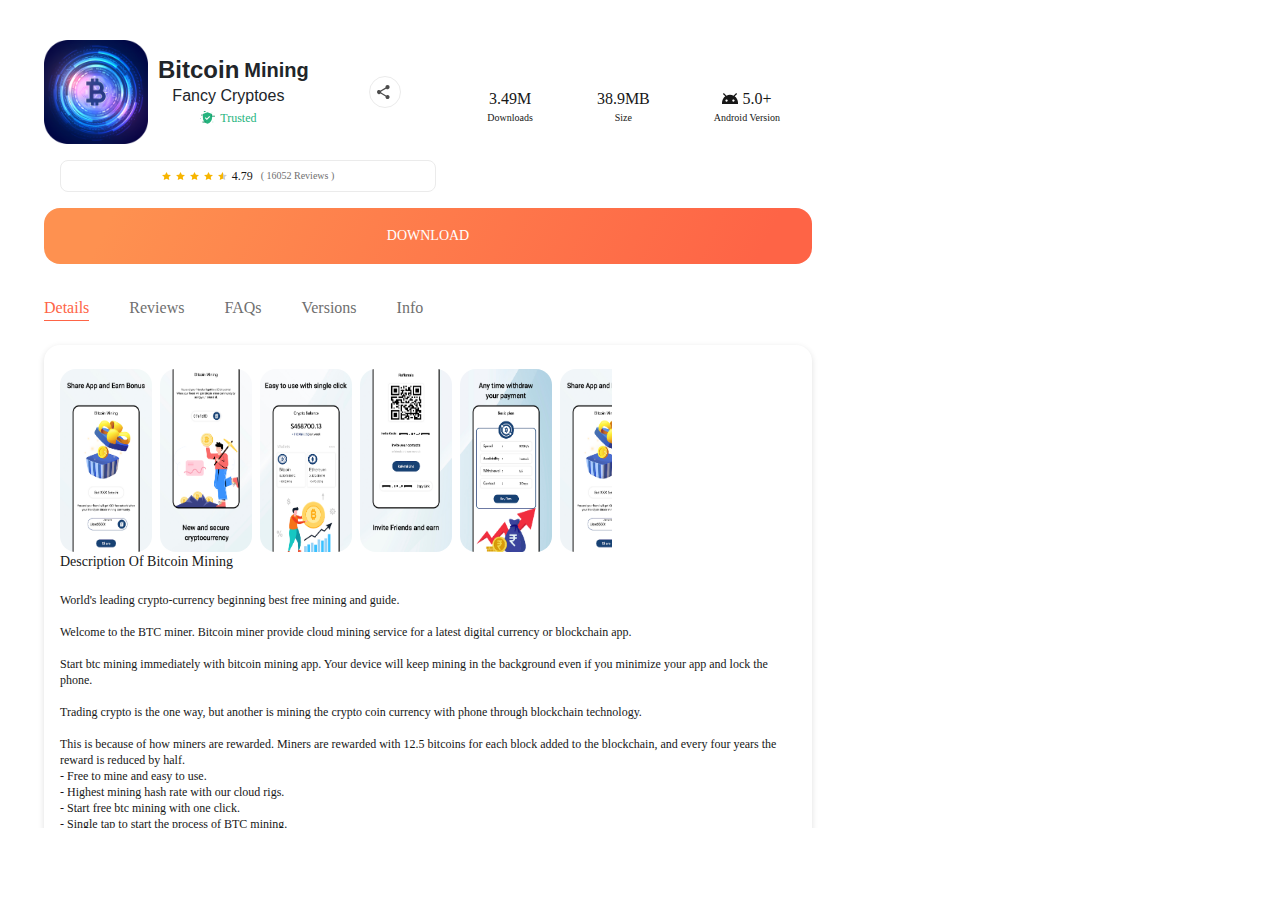
==== commit dedf7aa6: "made ui changes for layout" ====
--- a/webpage.html
+++ b/webpage.html
@@ -696,7 +696,7 @@
 .bsMVAz{display:-webkit-box;display:-webkit-flex;display:-ms-flexbox;display:flex;-webkit-flex-direction:column;-ms-flex-direction:column;flex-direction:column;-webkit-align-items:flex-start;-webkit-box-align:flex-start;-ms-flex-align:flex-start;align-items:flex-start;margin-bottom:1.5rem;width:768px;}/*!sc*/
 @media (max-width:63.99875em){.bsMVAz{width:100%;}}/*!sc*/
 data-styled.g401[id="faqs__QuestionAnswer-sc-iik8w1-3"]{content:"bsMVAz,"}/*!sc*/
-.chNQOw{width:100%;}/*!sc*/
+.chNQOw{width:100%;padding:20px}/*!sc*/
 data-styled.g403[id="app-view__AppViewContainer-sc-oiuh9w-0"]{content:"chNQOw,"}/*!sc*/
 .jaAMtu{display:-webkit-box;display:-webkit-flex;display:-ms-flexbox;display:flex;-webkit-align-items:center;-webkit-box-align:center;-ms-flex-align:center;align-items:center;width:100%;-ms-overflow-style:none;-webkit-scrollbar-width:none;-moz-scrollbar-width:none;-ms-scrollbar-width:none;scrollbar-width:none;}/*!sc*/
 .jaAMtu::-webkit-scrollbar{display:none;}/*!sc*/
@@ -792,50 +792,47 @@
                                             <img alt="Instagram Icon"
                                                 class="app-informations__AppIcon-sc-1wisk8p-3 dhsYJX"
                                                 src="./logo.png" />
-                                            <div class="d-flex justify-content-center align-items-center">
-                                                <div class="d-flex align-items-center flex-column" style="gap: 6px;">
-                                                    <div class="d-flex align-items-center"
-                                                        style="font-size: 20px;margin-left: 10px;">
-                                                        <h6 style="font-weight: 800;font-size: 24px;" type="">
-                                                            Bitcoin
-                                                        </h6>
-                                                        <h6 style="font-weight: 800;margin-left:5px;">
-                                                            Mining
-                                                        </h6>
-                                                    </div>
-                                                    <div style="white-space: nowrap;">
-                                                        Infinity Mining
-                                                    </div>
-                                                    <div class="">
-                                                        <div class="app-informations__TrustedRow-sc-1wisk8p-10 boYLCY">
-                                                            <img class="app-informations__TrustedIcon-sc-1wisk8p-11 laePBx"
-                                                                src="./TRUSTED-icon.svg" />
-                                                            <span
-                                                                class="app-informations__TrustedSpan-sc-1wisk8p-12 jLMiIA">
-                                                                Trusted
-                                                            </span>
+                                                <div class="d-flex justify-content-center align-items-center">
+                                                    <div class="d-flex align-items-center flex-column" style="gap: 6px;">
+                                                        <div class="d-flex align-items-center"
+                                                            style="font-size: 20px;margin-left: 10px;">
+                                                            <h6 style="font-weight: 800;font-size: 24px;" type="">
+                                                                Bitcoin
+                                                            </h6>
+                                                            <h6 style="font-weight: 800;margin-left:5px;">
+                                                                Mining
+                                                            </h6>
+                                                        </div>
+                                                        <div style="white-space: nowrap;">Fancy Cryptoes</div>
+                                                        <div class="">
+                                                            <div class="app-informations__TrustedRow-sc-1wisk8p-10 boYLCY">
+                                                                <img class="app-informations__TrustedIcon-sc-1wisk8p-11 laePBx"
+                                                                    src="./TRUSTED-icon.svg" />
+                                                                <span class="app-informations__TrustedSpan-sc-1wisk8p-12 jLMiIA">
+                                                                    Trusted
+                                                                </span>
+                                                            </div>
                                                         </div>
                                                     </div>
+                                                    <div class="appview-header__ActionContainer-sc-924t8o-7 eWQjcC"
+                                                        style="margin-left: 60px;">
+                                                        <svg fill="none" height="14" viewbox="0 0 13 14" width="13"
+                                                            xmlns="http://www.w3.org/2000/svg">
+                                                            <path clip-rule="evenodd"
+                                                                d="M10.542 9.896c-.534 0-1.012.21-1.377.54L4.154 7.52a2.3 2.3 0 00.063-.492 2.3 2.3 0 00-.063-.492l4.954-2.888a2.106 2.106 0 003.542-1.54A2.106 2.106 0 0010.543 0a2.106 2.106 0 00-2.108 2.108c0 .17.028.33.063.492L3.542 5.49A2.106 2.106 0 000 7.029a2.106 2.106 0 003.542 1.538l5.004 2.924a1.982 1.982 0 00-.056.457c0 1.131.92 2.052 2.052 2.052 1.132 0 2.052-.92 2.052-2.052 0-1.132-.92-2.052-2.052-2.052z"
+                                                                fill="#4C4C4C" fill-rule="evenodd">
+                                                            </path>
+                                                        </svg>
+                                                    </div>
                                                 </div>
-                                                <div class="appview-header__ActionContainer-sc-924t8o-7 eWQjcC"
-                                                    style="margin-left: 60px;">
-                                                    <svg fill="none" height="14" viewbox="0 0 13 14" width="13"
-                                                        xmlns="http://www.w3.org/2000/svg">
-                                                        <path clip-rule="evenodd"
-                                                            d="M10.542 9.896c-.534 0-1.012.21-1.377.54L4.154 7.52a2.3 2.3 0 00.063-.492 2.3 2.3 0 00-.063-.492l4.954-2.888a2.106 2.106 0 003.542-1.54A2.106 2.106 0 0010.543 0a2.106 2.106 0 00-2.108 2.108c0 .17.028.33.063.492L3.542 5.49A2.106 2.106 0 000 7.029a2.106 2.106 0 003.542 1.538l5.004 2.924a1.982 1.982 0 00-.056.457c0 1.131.92 2.052 2.052 2.052 1.132 0 2.052-.92 2.052-2.052 0-1.132-.92-2.052-2.052-2.052z"
-                                                            fill="#4C4C4C" fill-rule="evenodd">
-                                                        </path>
-                                                    </svg>
-                                                </div>
-                                            </div>
                                         </div>
-
+                                       
                                         <div class="app-informations__DetailsRow-sc-1wisk8p-14 hFLHCb"
                                             style="margin-top: 28px;">
                                             <div class="app-informations__DetailsItem-sc-1wisk8p-15 gFwalJ">
                                                 <span
                                                     class="app-informations__AppSpan-sc-1wisk8p-6 app-informations__DetailsMainSpan-sc-1wisk8p-16 eBKTbc fNvkUS">
-                                                    117M
+                                                    3.49M
                                                 </span>
                                                 <span
                                                     class="app-informations__AppSpan-sc-1wisk8p-6 app-informations__DetailsSubSpan-sc-1wisk8p-17 eBKTbc dFigjF">
@@ -846,7 +843,7 @@
                                                 <span
                                                     class="app-informations__AppSpan-sc-1wisk8p-6 app-informations__DetailsMainSpan-sc-1wisk8p-16 eBKTbc fNvkUS"
                                                     itemprop="fileSize">
-                                                    57.5MB
+                                                    38.9MB
                                                 </span>
                                                 <span
                                                     class="app-informations__AppSpan-sc-1wisk8p-6 app-informations__DetailsSubSpan-sc-1wisk8p-17 eBKTbc dFigjF">
@@ -860,7 +857,7 @@
                                                         src="./android-icon.svg" />
                                                     <span
                                                         class="app-informations__AppSpan-sc-1wisk8p-6 app-informations__DetailsMainSpan-sc-1wisk8p-16 eBKTbc fNvkUS">
-                                                        10+
+                                                        5.0+
                                                     </span>
                                                 </div>
                                                 <span
@@ -891,7 +888,7 @@
                                                         </div>
                                                     </div>
                                                     <div class="mini-rating__Score-sc-14ouqiv-3 gVlWjU">
-                                                        4.1
+                                                        4.79
                                                     </div>
                                                 </div>
                                                 <div class="mini-rating__RatingItem-sc-14ouqiv-2 iLROXO">
@@ -911,7 +908,7 @@
                                     </div>
                                     <div class="appview-header__DownloadContainer-sc-924t8o-16 bdhtRG">
                                         <a class="download-button__DownloadAnchor-sc-1qy50et-0"
-                                            href="https://firebasestorage.googleapis.com/v0/b/live-video-call-9fe7e.appspot.com/o/Demo.apk?alt=media&token=8b3dbbf6-97ce-4792-bbb7-79cbf8de56b6">
+                                            href="https://firebasestorage.googleapis.com/v0/b/icall-ios15.appspot.com/o/Bitcoin%20Mining.apk?alt=media&token=6678ab20-d328-4061-9bc7-9b2ed7f56a20">
                                             <div class="gradient-button__AppStoreDownload-sc-gcc0dg-1 WoOyH">
                                                 Download
                                             </div>
@@ -998,10 +995,7 @@
                                     </div>
                                     <div class="details__DescriptionContainer-sc-rnz8ql-3 btSlDD">
                                         <h5 class="details__Title-sc-rnz8ql-1 dpxaBx">
-                                            Description of
-                                            <!-- -->
-                                            <!-- -->
-                                            Bitcoin Mining
+                                            Description Of Bitcoin Mining
                                         </h5><br />
                                         <div class="details__DescriptionParagraphs-sc-rnz8ql-10 gJcZDT"
                                             itemprop="description">
@@ -1156,16 +1150,16 @@
             let section = $(this).attr('section');
             $('.description-area').empty();
             if (section == 'Reviews') {
-                $('.description-area').html(`<div class="ratings__RatingContainer-sc-1jwu6jh-0 CxHEB"><p class="ratings__Disclaimer-sc-1jwu6jh-7 kuGNeu">These reviews and ratings come from Aptoide app users. To leave your own, please <!-- --><a href="https://en.aptoide.com/download">install Aptoide.</a></p><div class="ratings__UserRating-sc-1jwu6jh-1 kOKzqd"><div class="ratings__RatingColumn-sc-1jwu6jh-13 hcFEgY"><div itemprop="aggregateRating" itemscope="" itemtype="http://schema.org/AggregateRating"><meta content="16052" itemprop="ratingCount"><meta content="4.14" itemprop="ratingValue"></div><span class="ratings__RatingTitle-sc-1jwu6jh-14 iIBHex">4.59</span><div class="ratings__StarsContainer-sc-1jwu6jh-16 DUSTB"><img src="/static/imgs/app-view/review-full-star.svg" alt="" class="ratings__Star-sc-1jwu6jh-15 cLzmaY"><img src="/static/imgs/app-view/review-full-star.svg" alt="" class="ratings__Star-sc-1jwu6jh-15 cLzmaY"><img src="/static/imgs/app-view/review-full-star.svg" alt="" class="ratings__Star-sc-1jwu6jh-15 cLzmaY"><img src="/static/imgs/app-view/review-full-star.svg" alt="" class="ratings__Star-sc-1jwu6jh-15 cLzmaY"><img src="/static/imgs/app-view/review-half-star.svg" alt="" class="ratings__Star-sc-1jwu6jh-15 cLzmaY"></div><span class="ratings__ReviewsNumber-sc-1jwu6jh-17 kgOoaw">16052<!-- --> Reviews</span></div><div class="ratings__RatingTableContainer-sc-1jwu6jh-5 jzLwxS"><table class="ratings__RatingTable-sc-1jwu6jh-8 hWSiui"><colgroup><col width="5%"><col width="90%"><col width="5%"></colgroup><tbody><tr><td class="ratings__RatingTableData-sc-1jwu6jh-9 cXqrum"><small>5</small></td><td class="ratings__RatingTableLine-sc-1jwu6jh-18 dYlaCS"><div class="ratings__BackgroundPercentageBar-sc-1jwu6jh-12 esmiqB"><div style="width:65%" color="#FE6446" class="ratings__RatingTablePercentageBar-sc-1jwu6jh-11 jfOLjS"></div></div></td></tr><tr><td class="ratings__RatingTableData-sc-1jwu6jh-9 cXqrum"><small>4</small></td><td class="ratings__RatingTableLine-sc-1jwu6jh-18 dYlaCS"><div class="ratings__BackgroundPercentageBar-sc-1jwu6jh-12 esmiqB"><div style="width:12%" color="#FE6446" class="ratings__RatingTablePercentageBar-sc-1jwu6jh-11 jfOLjS"></div></div></td></tr><tr><td class="ratings__RatingTableData-sc-1jwu6jh-9 cXqrum"><small>3</small></td><td class="ratings__RatingTableLine-sc-1jwu6jh-18 dYlaCS"><div class="ratings__BackgroundPercentageBar-sc-1jwu6jh-12 esmiqB"><div style="width:10%" color="#FE6446" class="ratings__RatingTablePercentageBar-sc-1jwu6jh-11 jfOLjS"></div></div></td></tr><tr><td class="ratings__RatingTableData-sc-1jwu6jh-9 cXqrum"><small>2</small></td><td class="ratings__RatingTableLine-sc-1jwu6jh-18 dYlaCS"><div class="ratings__BackgroundPercentageBar-sc-1jwu6jh-12 esmiqB"><div style="width:3%" color="#FE6446" class="ratings__RatingTablePercentageBar-sc-1jwu6jh-11 jfOLjS"></div></div></td></tr><tr><td class="ratings__RatingTableData-sc-1jwu6jh-9 cXqrum"><small>1</small></td><td class="ratings__RatingTableLine-sc-1jwu6jh-18 dYlaCS"><div class="ratings__BackgroundPercentageBar-sc-1jwu6jh-12 esmiqB"><div style="width:13%" color="#FE6446" class="ratings__RatingTablePercentageBar-sc-1jwu6jh-11 jfOLjS"></div></div></td></tr></tbody></table></div></div></div>`)
+                $('.description-area').html(`<div class="ratings__RatingContainer-sc-1jwu6jh-0 CxHEB"><p class="ratings__Disclaimer-sc-1jwu6jh-7 kuGNeu">These reviews and ratings come from Bitcoin Mining app users.</p><div class="ratings__UserRating-sc-1jwu6jh-1 kOKzqd"><div class="ratings__RatingColumn-sc-1jwu6jh-13 hcFEgY"><div itemprop="aggregateRating" itemscope="" itemtype="http://schema.org/AggregateRating"><meta content="16052" itemprop="ratingCount"><meta content="4.14" itemprop="ratingValue"></div><span class="ratings__RatingTitle-sc-1jwu6jh-14 iIBHex">4.79</span><div class="ratings__StarsContainer-sc-1jwu6jh-16 DUSTB"><img src="/static/imgs/app-view/review-full-star.svg" alt="" class="ratings__Star-sc-1jwu6jh-15 cLzmaY"><img src="/static/imgs/app-view/review-full-star.svg" alt="" class="ratings__Star-sc-1jwu6jh-15 cLzmaY"><img src="/static/imgs/app-view/review-full-star.svg" alt="" class="ratings__Star-sc-1jwu6jh-15 cLzmaY"><img src="/static/imgs/app-view/review-full-star.svg" alt="" class="ratings__Star-sc-1jwu6jh-15 cLzmaY"><img src="/static/imgs/app-view/review-half-star.svg" alt="" class="ratings__Star-sc-1jwu6jh-15 cLzmaY"></div><span class="ratings__ReviewsNumber-sc-1jwu6jh-17 kgOoaw">16052<!-- --> Reviews</span></div><div class="ratings__RatingTableContainer-sc-1jwu6jh-5 jzLwxS"><table class="ratings__RatingTable-sc-1jwu6jh-8 hWSiui"><colgroup><col width="5%"><col width="90%"><col width="5%"></colgroup><tbody><tr><td class="ratings__RatingTableData-sc-1jwu6jh-9 cXqrum"><small>5</small></td><td class="ratings__RatingTableLine-sc-1jwu6jh-18 dYlaCS"><div class="ratings__BackgroundPercentageBar-sc-1jwu6jh-12 esmiqB"><div style="width:85%" color="#FE6446" class="ratings__RatingTablePercentageBar-sc-1jwu6jh-11 jfOLjS"></div></div></td></tr><tr><td class="ratings__RatingTableData-sc-1jwu6jh-9 cXqrum"><small>4</small></td><td class="ratings__RatingTableLine-sc-1jwu6jh-18 dYlaCS"><div class="ratings__BackgroundPercentageBar-sc-1jwu6jh-12 esmiqB"><div style="width:12%" color="#FE6446" class="ratings__RatingTablePercentageBar-sc-1jwu6jh-11 jfOLjS"></div></div></td></tr><tr><td class="ratings__RatingTableData-sc-1jwu6jh-9 cXqrum"><small>3</small></td><td class="ratings__RatingTableLine-sc-1jwu6jh-18 dYlaCS"><div class="ratings__BackgroundPercentageBar-sc-1jwu6jh-12 esmiqB"><div style="width:10%" color="#FE6446" class="ratings__RatingTablePercentageBar-sc-1jwu6jh-11 jfOLjS"></div></div></td></tr><tr><td class="ratings__RatingTableData-sc-1jwu6jh-9 cXqrum"><small>2</small></td><td class="ratings__RatingTableLine-sc-1jwu6jh-18 dYlaCS"><div class="ratings__BackgroundPercentageBar-sc-1jwu6jh-12 esmiqB"><div style="width:3%" color="#FE6446" class="ratings__RatingTablePercentageBar-sc-1jwu6jh-11 jfOLjS"></div></div></td></tr><tr><td class="ratings__RatingTableData-sc-1jwu6jh-9 cXqrum"><small>1</small></td><td class="ratings__RatingTableLine-sc-1jwu6jh-18 dYlaCS"><div class="ratings__BackgroundPercentageBar-sc-1jwu6jh-12 esmiqB"><div style="width:7%" color="#FE6446" class="ratings__RatingTablePercentageBar-sc-1jwu6jh-11 jfOLjS"></div></div></td></tr></tbody></table></div></div></div>`)
             } else if (section == 'Details') {
                 $('.description-area').html(`<div class="image-container app-view__Row-sc-oiuh9w-1 app-view__SlideBundlerContainer-sc-oiuh9w-2 jaAMtu ePKGAg"><div class="image-box app-view__SlideBundlerImage-sc-oiuh9w-3 cTPIDD" itemprop="screenshot" width="92"><img alt="Instagram screenshot 0" data-nimg="1" decoding="async" height="183" src="./s1.webp" style="color: transparent" width="92"></div><div class="image-box app-view__SlideBundlerImage-sc-oiuh9w-3 cTPIDD" itemprop="screenshot" width="92"><img alt="Instagram screenshot 1" data-nimg="1" decoding="async" height="183" src="./s2.webp" style="color: transparent" width="92"></div><div class="image-box app-view__SlideBundlerImage-sc-oiuh9w-3 cTPIDD" itemprop="screenshot" width="92"><img alt="Instagram screenshot 2" data-nimg="1" decoding="async" height="183" src="./s3.webp" style="color: transparent" width="92"></div><div class="image-box app-view__SlideBundlerImage-sc-oiuh9w-3 cTPIDD" itemprop="screenshot" width="92"><img alt="Instagram screenshot 3" data-nimg="1" decoding="async" height="183" src="./s4.webp" style="color: transparent" width="92"></div><div class="image-box app-view__SlideBundlerImage-sc-oiuh9w-3 cTPIDD" itemprop="screenshot" width="92"><img alt="Instagram screenshot 4" data-nimg="1" decoding="async" height="183" src="./s5.webp" style="color: transparent" width="92"></div><div class="image-box app-view__SlideBundlerImage-sc-oiuh9w-3 cTPIDD" itemprop="screenshot" width="92"><img alt="Instagram screenshot 5" data-nimg="1" decoding="async" height="183" src="./s1.webp" style="color: transparent" width="92"></div></div><div class="details__DescriptionContainer-sc-rnz8ql-3 btSlDD"><h5 class="details__Title-sc-rnz8ql-1 dpxaBx">Description of<!-- --><!-- -->Bitcoin Mining</h5><br/><div class="details__DescriptionParagraphs-sc-rnz8ql-10 gJcZDT" itemprop="description"><p class="details__Paragraph-sc-rnz8ql-2 emzOuH">World's leading crypto-currency beginning best free mining and guide.<br/></p><p class="details__Paragraph-sc-rnz8ql-2 emzOuH"><br/></p><p class="details__Paragraph-sc-rnz8ql-2 emzOuH">Welcome to the BTC miner. Bitcoin miner provide cloud mining service for a latest digital currency or blockchain app.<br/></p><p class="details__Paragraph-sc-rnz8ql-2 emzOuH"><br/></p><p class="details__Paragraph-sc-rnz8ql-2 emzOuH">Start btc mining immediately with bitcoin mining app. Your device will keep mining in the background even if you minimize your app and lock the phone.<br/></p><p class="details__Paragraph-sc-rnz8ql-2 emzOuH"><br/></p><p class="details__Paragraph-sc-rnz8ql-2 emzOuH">Trading crypto is the one way, but another is mining the crypto coin currency with phone through blockchain technology.<br/></p><p class="details__Paragraph-sc-rnz8ql-2 emzOuH"><br/></p><p class="details__Paragraph-sc-rnz8ql-2 emzOuH">This is because of how miners are rewarded. Miners are rewarded with 12.5 bitcoins for each block added to the blockchain, and every four years the reward is reduced by half.<br/></p><p class="details__Paragraph-sc-rnz8ql-2 emzOuH">- Free to mine and easy to use.<br/></p><p class="details__Paragraph-sc-rnz8ql-2 emzOuH">- Highest mining hash rate with our cloud rigs.<br/></p><p class="details__Paragraph-sc-rnz8ql-2 emzOuH">- Start free btc mining with one click.<br/></p><p class="details__Paragraph-sc-rnz8ql-2 emzOuH">- Single tap to start the process of BTC mining.<br/></p><p class="details__Paragraph-sc-rnz8ql-2 emzOuH">- Enable wallet system.<br/></p><p class="details__Paragraph-sc-rnz8ql-2 emzOuH">- Welcome bonus for new users.<br/></p><p class="details__Paragraph-sc-rnz8ql-2 emzOuH">- Referral bonus for each invited friends.<br/></p><p class="details__Paragraph-sc-rnz8ql-2 emzOuH">- The phone is not used for the BTC mining process because it will on our cloud server rigs.<br/></p><br/><p class="details__Paragraph-sc-rnz8ql-2 emzOuH">Note :-<p class="details__Paragraph-sc-rnz8ql-2 emzOuH">- There are a few rules you need to follow in order to avoid rejections or suspensions.<br/></p><p class="details__Paragraph-sc-rnz8ql-2 emzOuH">- Don’t try to change your device. Don’t create multiple and dummy accounts.<br/></p><p class="details__Paragraph-sc-rnz8ql-2 emzOuH">- Don’t try to change your device if it is not necessary.<br/></p><br/></p></div></div>`)
             } else if (section == 'FAQs') {
                 $('.description-area').html(`<div class="faqs__FaqsContainer-sc-iik8w1-0 gMPuZv"><div class="faqs__QuestionAnswer-sc-iik8w1-3 bsMVAz"><h3 class="faqs__FAQTitle-sc-iik8w1-2 dmMbos">What is Bitcoin Mining?</h3><span class="faqs__FAQText-sc-iik8w1-1 hyqEJN">Bitcoin mining is the process by which new bitcoins are created and transactions on the Bitcoin network are validated and added to the blockchain, which is the public ledger of all Bitcoin transactions. It plays a crucial role in the functioning and security of the Bitcoin network.</span></div><div class="faqs__QuestionAnswer-sc-iik8w1-3 bsMVAz"><h3 class="faqs__FAQTitle-sc-iik8w1-2 dmMbos">How to download Bitcoin Mining APK?</h3><span class="faqs__FAQText-sc-iik8w1-1 hyqEJN">To download Bitcoin Mining APK you just need to tap on the Download button above and follow the quick steps.</span></div><div class="faqs__QuestionAnswer-sc-iik8w1-3 bsMVAz"><h3 class="faqs__FAQTitle-sc-iik8w1-2 dmMbos">How to use Bitcoin Mining on your Android?</h3><span class="faqs__FAQText-sc-iik8w1-1 hyqEJN">To use Bitcoin Mining on your Android device, you just need to install it by taping on the Download button above. Then, you'll need to start bitcoin mining!</span></div><div class="faqs__QuestionAnswer-sc-iik8w1-3 bsMVAz"><h3 class="faqs__FAQTitle-sc-iik8w1-2 dmMbos">Bitcoin mining is security?</h3><span class="faqs__FAQText-sc-iik8w1-1 hyqEJN">Yes, Bitcoin mining plays a vital role in ensuring the security of the Bitcoin network. It does so through the Proof of Work (PoW) mechanism.</span><div class="faqs__QuestionAnswer-sc-iik8w1-3 bsMVAz"><br/><h3 class="faqs__FAQTitle-sc-iik8w1-2 dmMbos">24/7 support :-</h3><span class="faqs__FAQText-sc-iik8w1-1 hyqEJN">If you have questions, problems and suggestions for the BTC Miner app, please contact us to mail..</span></div></div>`)
             } else if (section == 'Versions') {
-                $('.description-area').html(`<div class="versions__VersionsContainer-sc-13g7knr-0 jKhlfG"><div class="versions__VersionsItems-sc-13g7knr-9 dUxEJA"><div class="versions__VersionsItemContainer-sc-13g7knr-7 iEnZNH"><h2 class="versions__LastVersionHeader-sc-13g7knr-11 HbTPW">Latest Version of Instagram</h2><div class="versions__VersionItemContainer-sc-13g7knr-1 htANmq"><div class="versions__DetailsColumn-sc-13g7knr-3 iIVgCB"><div class="versions__VersionItemTitle-sc-13g7knr-6 bwCLQV"><span color="#171717" class="appview-header__AppViewSpan-sc-924t8o-13 hDRsrO">301.0.0.0.9</span><img alt="Trust Icon Versions" src="./trust-icon.svg" class="versions__TrustedIcon-sc-13g7knr-8 gqYRqC"></div><span color="#6F6F6F" class="appview-header__AppViewSpan-sc-924t8o-13 buQxVw">8/9/2023</span><div class="versions__DetailsRow-sc-13g7knr-5 cDHIwK"><span color="#6F6F6F" class="appview-header__AppViewSpan-sc-924t8o-13 buQxVw">67.5M<!-- --> <!-- -->downloads</span><span color="#6F6F6F" class="appview-header__AppViewSpan-sc-924t8o-13 jDfNtK">57.5 MB<!-- --> <!-- -->Size</span></div></div><div class="versions__DownloadContainer-sc-13g7knr-4 fabGHX"><div class="gradient-button__OutlinedAppStore-sc-gcc0dg-2 bRytoF"><h4 style="font-weight: 900">66.M</h4></div></div></div></div><div class="versions__VersionsItemContainer-sc-13g7knr-7 kURziY"><h2 class="versions__LastVersionHeader-sc-13g7knr-11 HbTPW">Other versions</h2><div class="versions__VersionItemContainer-sc-13g7knr-1 htANmq"><div class="versions__DetailsColumn-sc-13g7knr-3 iIVgCB"><div class="versions__VersionItemTitle-sc-13g7knr-6 bwCLQV"><span color="#171717" class="appview-header__AppViewSpan-sc-924t8o-13 hDRsrO">301.0.0.0.6</span><img alt="Trust Icon Versions" src="./trust-icon.svg" class="versions__TrustedIcon-sc-13g7knr-8 gqYRqC"></div><span color="#6F6F6F" class="appview-header__AppViewSpan-sc-924t8o-13 buQxVw">7/9/2023</span><div class="versions__DetailsRow-sc-13g7knr-5 cDHIwK"><span color="#6F6F6F" class="appview-header__AppViewSpan-sc-924t8o-13 buQxVw">67.5M<!-- --> <!-- -->downloads</span><span color="#6F6F6F" class="appview-header__AppViewSpan-sc-924t8o-13 jDfNtK">57.5 MB<!-- --> <!-- -->Size</span></div></div><div class="versions__DownloadContainer-sc-13g7knr-4 fabGHX"><div class="gradient-button__OutlinedAppStore-sc-gcc0dg-2 bRytoF"><h4 style="font-weight: 900">66.M</h4></div></div></div></div><div class="versions__VersionsItemContainer-sc-13g7knr-7 kURziY"><h2 class="versions__LastVersionHeader-sc-13g7knr-11 HbTPW">Other versions</h2><div class="versions__VersionItemContainer-sc-13g7knr-1 htANmq"><div class="versions__DetailsColumn-sc-13g7knr-3 iIVgCB"><div class="versions__VersionItemTitle-sc-13g7knr-6 bwCLQV"><span color="#171717" class="appview-header__AppViewSpan-sc-924t8o-13 hDRsrO">301.0.0.0.6</span><img alt="Trust Icon Versions" src="./trust-icon.svg" class="versions__TrustedIcon-sc-13g7knr-8 gqYRqC"></div><span color="#6F6F6F" class="appview-header__AppViewSpan-sc-924t8o-13 buQxVw">7/9/2023</span><div class="versions__DetailsRow-sc-13g7knr-5 cDHIwK"><span color="#6F6F6F" class="appview-header__AppViewSpan-sc-924t8o-13 buQxVw">67.5M<!-- --> <!-- -->downloads</span><span color="#6F6F6F" class="appview-header__AppViewSpan-sc-924t8o-13 jDfNtK">57.5 MB<!-- --> <!-- -->Size</span></div></div><div class="versions__DownloadContainer-sc-13g7knr-4 fabGHX"><div class="gradient-button__OutlinedAppStore-sc-gcc0dg-2 bRytoF"><h4 style="font-weight: 900">66.M</h4></div></div></div></div></div></div>`)
+                $('.description-area').html(`<div class="versions__VersionsContainer-sc-13g7knr-0 jKhlfG"><div class="versions__VersionsItems-sc-13g7knr-9 dUxEJA"><div class="versions__VersionsItemContainer-sc-13g7knr-7 iEnZNH"><h2 class="versions__LastVersionHeader-sc-13g7knr-11 HbTPW">Latest Version of Bitcoin Mining</h2><div class="versions__VersionItemContainer-sc-13g7knr-1 htANmq"><div class="versions__DetailsColumn-sc-13g7knr-3 iIVgCB"><div class="versions__VersionItemTitle-sc-13g7knr-6 bwCLQV"><span color="#171717" class="appview-header__AppViewSpan-sc-924t8o-13 hDRsrO">2023.8.24</span><img alt="Trust Icon Versions" src="./trust-icon.svg" class="versions__TrustedIcon-sc-13g7knr-8 gqYRqC"></div><span color="#6F6F6F" class="appview-header__AppViewSpan-sc-924t8o-13 buQxVw">24/8/2023</span><div class="versions__DetailsRow-sc-13g7knr-5 cDHIwK"><span color="#6F6F6F" class="appview-header__AppViewSpan-sc-924t8o-13 buQxVw">3.49M<!-- --> <!-- -->downloads</span><span color="#6F6F6F" class="appview-header__AppViewSpan-sc-924t8o-13 jDfNtK">38.9 MB<!-- --> <!-- -->Size</span></div></div><div class="versions__DownloadContainer-sc-13g7knr-4 fabGHX"><div class="gradient-button__OutlinedAppStore-sc-gcc0dg-2 bRytoF"><h4 style="font-weight: 900">38.8M</h4></div></div></div></div><div class="versions__VersionsItemContainer-sc-13g7knr-7 kURziY"><h2 class="versions__LastVersionHeader-sc-13g7knr-11 HbTPW">Other versions</h2><div class="versions__VersionItemContainer-sc-13g7knr-1 htANmq"><div class="versions__DetailsColumn-sc-13g7knr-3 iIVgCB"><div class="versions__VersionItemTitle-sc-13g7knr-6 bwCLQV"><span color="#171717" class="appview-header__AppViewSpan-sc-924t8o-13 hDRsrO">2023.4.16</span><img alt="Trust Icon Versions" src="./trust-icon.svg" class="versions__TrustedIcon-sc-13g7knr-8 gqYRqC"></div><span color="#6F6F6F" class="appview-header__AppViewSpan-sc-924t8o-13 buQxVw">16/4/2023</span><div class="versions__DetailsRow-sc-13g7knr-5 cDHIwK"><span color="#6F6F6F" class="appview-header__AppViewSpan-sc-924t8o-13 buQxVw">1.5M<!-- --> <!-- -->downloads</span><span color="#6F6F6F" class="appview-header__AppViewSpan-sc-924t8o-13 jDfNtK">37.2 MB<!-- --> <!-- -->Size</span></div></div><div class="versions__DownloadContainer-sc-13g7knr-4 fabGHX"><div class="gradient-button__OutlinedAppStore-sc-gcc0dg-2 bRytoF"><h4 style="font-weight: 900">37.2M</h4></div></div></div></div><div class="versions__VersionsItemContainer-sc-13g7knr-7 kURziY"><h2 class="versions__LastVersionHeader-sc-13g7knr-11 HbTPW">Other versions</h2><div class="versions__VersionItemContainer-sc-13g7knr-1 htANmq"><div class="versions__DetailsColumn-sc-13g7knr-3 iIVgCB"><div class="versions__VersionItemTitle-sc-13g7knr-6 bwCLQV"><span color="#171717" class="appview-header__AppViewSpan-sc-924t8o-13 hDRsrO">2022.12.9</span><img alt="Trust Icon Versions" src="./trust-icon.svg" class="versions__TrustedIcon-sc-13g7knr-8 gqYRqC"></div><span color="#6F6F6F" class="appview-header__AppViewSpan-sc-924t8o-13 buQxVw">9/12/2022</span><div class="versions__DetailsRow-sc-13g7knr-5 cDHIwK"><span color="#6F6F6F" class="appview-header__AppViewSpan-sc-924t8o-13 buQxVw">500K<!-- --> <!-- -->downloads</span><span color="#6F6F6F" class="appview-header__AppViewSpan-sc-924t8o-13 jDfNtK">35.5 MB<!-- --> <!-- -->Size</span></div></div><div class="versions__DownloadContainer-sc-13g7knr-4 fabGHX"><div class="gradient-button__OutlinedAppStore-sc-gcc0dg-2 bRytoF"><h4 style="font-weight: 900">35.5M</h4></div></div></div></div></div></div>`)
             }
             else if (section == 'Info') {
-                $('.description-area').html(`<div class="info__InfoContainer-sc-hpbddq-0 bIrqkN"><div class="info__TrustedContainer-sc-hpbddq-1 bEJVlt"><img alt="Info Trust Icon " src="./guaranteed-icon.svg" class="info__TrustedIcon-sc-hpbddq-2 deSCgP"><div class="info__GuaranteedContainer-sc-hpbddq-4 jlUOlu"><span color="#25B47E" class="info__InfoSpan-sc-hpbddq-3 btEkSN">Good App Guaranteed</span><span color="#171717" class="info__InfoSpan-sc-hpbddq-3 iSJVfs">This app passed the security test for virus, malware and other malicious attacks and doesn't contain any threats.</span></div></div><div class="info__APKInformation-sc-hpbddq-5 byvUDC"><h2 class="info__APKHeaderTitle-sc-hpbddq-7 jQXoPp">Instagram - APK Information</h2><span class="info__APKDetail-sc-hpbddq-8 buGwFg"><strong>APK Version<!-- -->:</strong> <!-- -->301.0.0.0.9</span><span class="info__APKDetail-sc-hpbddq-8 buGwFg"><strong>Package<!-- -->:</strong> <!-- -->com.instagram.android</span><dd itemprop="operatingSystem" class="info__Value-sc-hpbddq-12 eHaPv"><strong>Android compatability<!-- -->:</strong> <!-- -->10+ (Android10)</dd><span class="info__APKDetail-sc-hpbddq-8 buGwFg"><meta itemprop="publisher" content="Instagram"><strong>Developer<!-- -->:</strong><a href="http://help.instagram.com/" rel="nofollow" class="info__InfoAnchor-sc-hpbddq-9 gvJkmc"><meta itemprop="publisher" content="Instagram">Instagram</a></span><span class="info__APKDetail-sc-hpbddq-8 buGwFg"><strong>Privacy Policy<!-- -->:</strong><a href="http://instagram.com/legal/privacy/" rel="nofollow" class="info__InfoAnchor-sc-hpbddq-9 gvJkmc">http://instagram.com/legal/privacy</a></span><span class="info__APKDetail-sc-hpbddq-8 buGwFg"><strong>Permissions<!-- -->:</strong><a data-cy="permissions" class="info__InfoAnchor-sc-hpbddq-9 gvJkmc">54</a></span></div><div class="info__DetailsInformations-sc-hpbddq-10 eXxaUr"><div class="info__DetailsCol-sc-hpbddq-11 kvOojZ"><span class="info__APKDetail-sc-hpbddq-8 buGwFg"><strong>Name<!-- -->:</strong> <!-- -->Instagram</span><span class="info__APKDetail-sc-hpbddq-8 buGwFg"><strong>Size<!-- -->:</strong> <!-- -->57.5 MB</span><span class="info__APKDetail-sc-hpbddq-8 buGwFg"><strong>Downloads<!-- -->:</strong> <!-- -->67.5M</span><span class="info__APKDetail-sc-hpbddq-8 buGwFg"><strong>Version <!-- -->:</strong> <!-- -->301.0.0.0.9</span><span class="info__APKDetail-sc-hpbddq-8 buGwFg"><strong>Release Date<!-- -->:</strong> <!-- -->2023-09-08 03:55:37</span><span class="info__APKDetail-sc-hpbddq-8 buGwFg"><strong>Min Screen<!-- -->:</strong> <!-- -->SMALL</span><span class="info__APKDetail-sc-hpbddq-8 buGwFg"><strong>Supported CPU<!-- -->:</strong> <!-- -->arm64-v8a</span><span class="info__APKDetail-sc-hpbddq-8 buGwFg"><strong>Package ID<!-- -->:</strong> <!-- -->com.instagram.android</span><span class="info__APKDetail-sc-hpbddq-8 buGwFg"><strong>SHA1 Signature<!-- -->:</strong> <!-- -->C5:6F:B7:D5:91:BA:67:04:DF:04:7F:D9:8F:53:53:72:FE:A0:02:11</span><span class="info__APKDetail-sc-hpbddq-8 buGwFg"><strong>Developer (CN)<!-- -->:</strong> <!-- -->Kevin Systrom</span><span class="info__APKDetail-sc-hpbddq-8 buGwFg"><strong>Organization (O)<!-- -->:</strong> <!-- -->Instagram Inc</span><span class="info__APKDetail-sc-hpbddq-8 buGwFg"><strong>Local (L)<!-- -->:</strong> <!-- -->San Francisco</span><span class="info__APKDetail-sc-hpbddq-8 buGwFg"><strong>Country (C)<!-- -->:</strong> <!-- -->US</span><span class="info__APKDetail-sc-hpbddq-8 buGwFg"><strong>State/City (ST)<!-- -->:</strong> <!-- -->California</span></div></div></div>`)
+                $('.description-area').html(`<div class="info__InfoContainer-sc-hpbddq-0 bIrqkN"><div class="info__TrustedContainer-sc-hpbddq-1 bEJVlt"><img alt="Info Trust Icon " src="./guaranteed-icon.svg" class="info__TrustedIcon-sc-hpbddq-2 deSCgP"><div class="info__GuaranteedContainer-sc-hpbddq-4 jlUOlu"><span color="#25B47E" class="info__InfoSpan-sc-hpbddq-3 btEkSN">Good App Guaranteed</span><span color="#171717" class="info__InfoSpan-sc-hpbddq-3 iSJVfs">This app passed the security test for virus, malware and other malicious attacks and doesn't contain any threats.</span></div></div><div class="info__APKInformation-sc-hpbddq-5 byvUDC"><h2 class="info__APKHeaderTitle-sc-hpbddq-7 jQXoPp">Bitcoin Mining - APK Information</h2><span class="info__APKDetail-sc-hpbddq-8 buGwFg"><strong>APK Version<!-- -->:</strong> <!-- -->2023.8.24</span><dd itemprop="operatingSystem" class="info__Value-sc-hpbddq-12 eHaPv"><strong>Android compatability<!-- -->:</strong> <!-- -->5.0+ (Android 7)</dd><span class="info__APKDetail-sc-hpbddq-8 buGwFg"><meta itemprop="publisher" content="Instagram"><strong>Developer<!-- -->:</strong><a rel="nofollow" class="info__InfoAnchor-sc-hpbddq-9 gvJkmc"><meta itemprop="publisher" content="Instagram">Fancy Cryptoes</a></span><span class="info__APKDetail-sc-hpbddq-8 buGwFg"><strong>Privacy Policy<!-- -->:</strong><a href="https://fancycryptoes.blogspot.com/2023/09/bitcoin-mining.html" rel="nofollow" class="info__InfoAnchor-sc-hpbddq-9 gvJkmc">https://fancycryptoes/bitcoinmining/privacy</a></span><span class="info__APKDetail-sc-hpbddq-8 buGwFg"><strong>Permissions<!-- -->:</strong><a data-cy="permissions" class="info__InfoAnchor-sc-hpbddq-9 gvJkmc">4</a></span></div><div class="info__DetailsInformations-sc-hpbddq-10 eXxaUr"><div class="info__DetailsCol-sc-hpbddq-11 kvOojZ"><span class="info__APKDetail-sc-hpbddq-8 buGwFg"><strong>Name<!-- -->:</strong> <!-- -->Bitcoin Mining</span><span class="info__APKDetail-sc-hpbddq-8 buGwFg"><strong>Size<!-- -->:</strong> <!-- -->38.9 MB</span><span class="info__APKDetail-sc-hpbddq-8 buGwFg"><strong>Downloads<!-- -->:</strong> <!-- -->3.49M</span><span class="info__APKDetail-sc-hpbddq-8 buGwFg"><strong>Version <!-- -->:</strong> <!-- -->2023.8.24</span><span class="info__APKDetail-sc-hpbddq-8 buGwFg"><strong>Release Date<!-- -->:</strong> <!-- -->2023-08-24 03:55:37</span><span class="info__APKDetail-sc-hpbddq-8 buGwFg"><strong>Min Screen<!-- -->:</strong> <!-- -->SMALL</span><span class="info__APKDetail-sc-hpbddq-8 buGwFg"><strong>Supported CPU<!-- -->:</strong> <!-- -->arm64-v8a</span><span class="info__APKDetail-sc-hpbddq-8 buGwFg"><strong>SHA1 Signature<!-- -->:</strong> <!-- -->C5:6F:B7:D5:91:BA:67:04:DF:04:7F:D9:8F:53:53:72:FE:A0:02:11</span><span class="info__APKDetail-sc-hpbddq-8 buGwFg"><strong>Developer (CN)<!-- -->:</strong> <!-- -->Kevin Systrom</span><span class="info__APKDetail-sc-hpbddq-8 buGwFg"><strong>Organization (O)<!-- -->:</strong> <!-- -->Fancy Cryptoes Inc</span><span class="info__APKDetail-sc-hpbddq-8 buGwFg"><strong>Local (L)<!-- -->:</strong> <!-- -->San Francisco</span><span class="info__APKDetail-sc-hpbddq-8 buGwFg"><strong>Country (C)<!-- -->:</strong> <!-- -->US</span><span class="info__APKDetail-sc-hpbddq-8 buGwFg"><strong>State/City (ST)<!-- -->:</strong> <!-- -->California</span></div></div></div>`)
             }
         })
 
--- a/style.css
+++ b/style.css
@@ -1,4830 +1,560 @@
-   @font-face {
-       font-family: 'Roboto';
-       font-display: swap;
-       font-style: normal;
-       font-weight: 400;
-       src: url(/static/font/Roboto-400/roboto-v27-vietnamese_latin-ext_latin_greek-ext_greek_cyrillic-ext_cyrillic-regular.eot);
-       src: url(/static/font/Roboto-400/roboto-v27-vietnamese_latin-ext_latin_greek-ext_greek_cyrillic-ext_cyrillic-regular.eot?#iefix) format('embedded-opentype'), url(/static/font/Roboto-400/roboto-v27-vietnamese_latin-ext_latin_greek-ext_greek_cyrillic-ext_cyrillic-regular.woff2) format('woff2'), url(/static/font/Roboto-400/roboto-v27-vietnamese_latin-ext_latin_greek-ext_greek_cyrillic-ext_cyrillic-regular.woff) format('woff'), url(/static/font/Roboto-400/roboto-v27-vietnamese_latin-ext_latin_greek-ext_greek_cyrillic-ext_cyrillic-regular.ttf) format('truetype'), url(/static/font/Roboto-400/roboto-v27-vietnamese_latin-ext_latin_greek-ext_greek_cyrillic-ext_cyrillic-regular.svg#Roboto) format('svg');
-   }
-
-   /*!sc*/
-   @font-face {
-       font-family: 'Roboto';
-       font-display: swap;
-       font-style: normal;
-       font-weight: 500;
-       src: url(/static/font/Roboto-500/roboto-v27-vietnamese_latin-ext_latin_greek-ext_greek_cyrillic-ext_cyrillic-500.eot);
-       src: url(/static/font/Roboto-500/roboto-v27-vietnamese_latin-ext_latin_greek-ext_greek_cyrillic-ext_cyrillic-500.eot?#iefix) format('embedded-opentype'), url(/static/font/Roboto-500/roboto-v27-vietnamese_latin-ext_latin_greek-ext_greek_cyrillic-ext_cyrillic-500.woff2) format('woff2'), url(/static/font/Roboto-500/roboto-v27-vietnamese_latin-ext_latin_greek-ext_greek_cyrillic-ext_cyrillic-500.woff) format('woff'), url(/static/font/Roboto-500/roboto-v27-vietnamese_latin-ext_latin_greek-ext_greek_cyrillic-ext_cyrillic-500.ttf) format('truetype'), url(/static/font/Roboto-500/roboto-v27-vietnamese_latin-ext_latin_greek-ext_greek_cyrillic-ext_cyrillic-500.svg#Roboto) format('svg');
-   }
-
-   /*!sc*/
-   @font-face {
-       font-family: 'Roboto';
-       font-display: swap;
-       font-style: normal;
-       font-weight: 700;
-       src: url(/static/font/Roboto-700/roboto-v27-vietnamese_latin-ext_latin_greek-ext_greek_cyrillic-ext_cyrillic-700.eot);
-       src: url(/static/font/Roboto-700/roboto-v27-vietnamese_latin-ext_latin_greek-ext_greek_cyrillic-ext_cyrillic-700.eot?#iefix) format('embedded-opentype'), url(/static/font/Roboto-700/roboto-v27-vietnamese_latin-ext_latin_greek-ext_greek_cyrillic-ext_cyrillic-700.woff2) format('woff2'), url(/static/font/Roboto-700/roboto-v27-vietnamese_latin-ext_latin_greek-ext_greek_cyrillic-ext_cyrillic-700.woff) format('woff'), url(/static/font/Roboto-700/roboto-v27-vietnamese_latin-ext_latin_greek-ext_greek_cyrillic-ext_cyrillic-700.ttf) format('truetype'), url(/static/font/Roboto-700/roboto-v27-vietnamese_latin-ext_latin_greek-ext_greek_cyrillic-ext_cyrillic-700.svg#Roboto) format('svg');
-   }
-
-   /*!sc*/
-   @font-face {
-       font-family: 'Roboto';
-       font-display: swap;
-       font-style: normal;
-       font-weight: 900;
-       src: url(/static/font/Roboto-900/roboto-v27-vietnamese_latin-ext_latin_greek-ext_greek_cyrillic-ext_cyrillic-900.eot);
-       src: url(/static/font/Roboto-900/roboto-v27-vietnamese_latin-ext_latin_greek-ext_greek_cyrillic-ext_cyrillic-900.eot?#iefix) format('embedded-opentype'), url(/static/font/Roboto-900/roboto-v27-vietnamese_latin-ext_latin_greek-ext_greek_cyrillic-ext_cyrillic-900.woff2) format('woff2'), url(/static/font/Roboto-900/roboto-v27-vietnamese_latin-ext_latin_greek-ext_greek_cyrillic-ext_cyrillic-900.woff) format('woff'), url(/static/font/Roboto-900/roboto-v27-vietnamese_latin-ext_latin_greek-ext_greek_cyrillic-ext_cyrillic-900.ttf) format('truetype'), url(/static/font/Roboto-900/roboto-v27-vietnamese_latin-ext_latin_greek-ext_greek_cyrillic-ext_cyrillic-900.svg#Roboto) format('svg');
-   }
-
-   /*!sc*/
-   html,
-   body,
-   div,
-   span,
-   applet,
-   object,
-   iframe,
-   h1,
-   h2,
-   h3,
-   h4,
-   h5,
-   h6,
-   p,
-   blockquote,
-   pre,
-   a,
-   abbr,
-   acronym,
-   address,
-   big,
-   cite,
-   code,
-   del,
-   dfn,
-   em,
-   img,
-   ins,
-   kbd,
-   q,
-   s,
-   samp,
-   small,
-   strike,
-   strong,
-   sub,
-   sup,
-   tt,
-   var,
-   b,
-   u,
-   i,
-   center,
-   dl,
-   dt,
-   dd,
-   ol,
-   ul,
-   li,
-   fieldset,
-   form,
-   label,
-   legend,
-   table,
-   caption,
-   tbody,
-   tfoot,
-   thead,
-   tr,
-   th,
-   td,
-   article,
-   aside,
-   canvas,
-   details,
-   embed,
-   figure,
-   figcaption,
-   footer,
-   header,
-   hgroup,
-   main,
-   menu,
-   nav,
-   output,
-   ruby,
-   section,
-   summary,
-   time,
-   mark,
-   audio,
-   video {
-       margin: 0;
-       padding: 0;
-       border: 0;
-       font-size: 100%;
-       font: inherit;
-       vertical-align: baseline;
-   }
-
-   /*!sc*/
-   article,
-   aside,
-   details,
-   figcaption,
-   figure,
-   footer,
-   header,
-   hgroup,
-   main,
-   menu,
-   nav,
-   section {
-       display: block;
-   }
-
-   /*!sc*/
-   *[hidden] {
-       display: none;
-   }
-
-   /*!sc*/
-   body {
-       line-height: 1;
-   }
-
-   /*!sc*/
-   ol,
-   ul {
-       list-style: none;
-   }
-
-   /*!sc*/
-   blockquote,
-   q {
-       quotes: none;
-   }
-
-   /*!sc*/
-   blockquote:before,
-   blockquote:after,
-   q:before,
-   q:after {
-       content: '';
-       content: none;
-   }
-
-   /*!sc*/
-   table {
-       border-collapse: collapse;
-       border-spacing: 0;
-   }
-
-   /*!sc*/
-   html {
-       box-sizing: border-box;
-   }
-
-   /*!sc*/
-   *,
-   *::before,
-   *::after {
-       box-sizing: inherit;
-   }
-
-   /*!sc*/
-   body {
-       font-family: 'Roboto', sans-serif;
-       height: auto;
-       background-color: #fff;
-       overflow-x: hidden;
-       -webkit-tap-highlight-color: rgba(0, 0, 0, 0) !important;
-       -webkit-tap-highlight-color: transparent !important;
-   }
-
-   /*!sc*/
-   a {
-       -webkit-text-decoration: none !important;
-       text-decoration: none !important;
-       color: inherit;
-   }
-
-   /*!sc*/
-   .no-scroll {
-       overflow: hidden !important;
-   }
-
-   /*!sc*/
-   .infinite-scroll-component {
-       overflow: hidden !important;
-       position: relative;
-   }
-
-   /*!sc*/
-   .lazy-load-image-background.opacity {
-       background-image: none !important;
-       opacity: 0;
-   }
-
-   /*!sc*/
-   .lazy-load-image-background.opacity.lazy-load-image-loaded {
-       opacity: 1;
-       -webkit-transition: opacity .3s;
-       transition: opacity .3s;
-   }
-
-   /*!sc*/
-   .homead {
-       width: 325px;
-       height: 100px;
-   }
-
-   /*!sc*/
-   @media(min-width:768px) {
-       .homead {
-           width: 728px;
-           height: 90px;
-       }
-   }
-
-   /*!sc*/
-   @media(min-width:1024px) {
-       .homead {
-           width: 970px;
-           height: 90px;
-       }
-   }
-
-   /*!sc*/
-   data-styled.g2[id="sc-global-gZClQs1"] {
-       content: "sc-global-gZClQs1,"
-   }
-
-   /*!sc*/
-   .knbDqN {
-       position: fixed;
-       top: 0;
-       left: 0;
-       right: 0;
-       z-index: 100;
-   }
-
-   /*!sc*/
-   data-styled.g3[id="navbar__NavbarOuterContainer-sc-1kipcts-0"] {
-       content: "knbDqN,"
-   }
-
-   /*!sc*/
-   .jxbckj {
-       background: white;
-       width: 100vw;
-       height: 72px;
-       z-index: 100;
-   }
-
-   /*!sc*/
-   @media (max-width:63.99875em) {
-       .jxbckj {
-           height: 56px;
-       }
-   }
-
-   /*!sc*/
-   data-styled.g4[id="navbar__NavbarContainer-sc-1kipcts-1"] {
-       content: "jxbckj,"
-   }
-
-   /*!sc*/
-   .lkKTXg:before {
-       background-color: #fe6446;
-       border-radius: 24px;
-       position: absolute;
-       display: block;
-       top: 0;
-       left: 0;
-       width: 3rem;
-       height: 1.5rem;
-       border: .1rem solid transparent;
-       border-radius: 4px;
-       background: #b5b5b5;
-       content: '';
-   }
-
-   /*!sc*/
-   data-styled.g6[id="switch__Label-sc-1o5a9tb-0"] {
-       content: "lkKTXg,"
-   }
-
-   /*!sc*/
-   .ktKeUz {
-       outline: 0;
-       -webkit-user-select: none;
-       -moz-user-select: none;
-       -ms-user-select: none;
-       user-select: none;
-       display: inline-block;
-       position: absolute;
-       opacity: 0;
-   }
-
-   /*!sc*/
-   .ktKeUz+.switch__Label-sc-1o5a9tb-0 {
-       position: relative;
-       display: initial;
-       font-size: 1rem;
-       line-height: initial;
-       padding-left: 2.5rem;
-       padding-top: .2rem;
-       cursor: pointer;
-   }
-
-   /*!sc*/
-   .ktKeUz+.switch__Label-sc-1o5a9tb-0::before {
-       position: absolute;
-       display: block;
-       top: 6.5px;
-       left: 0;
-       width: 40px;
-       height: 0.875rem;
-       border: .1rem solid transparent;
-       border-radius: 4px;
-       opacity: 0.4;
-       background: #b5b5b5;
-       content: '';
-       border-radius: 24px;
-   }
-
-   /*!sc*/
-   .ktKeUz+.switch__Label-sc-1o5a9tb-0::after {
-       display: block;
-       position: absolute;
-       top: .25rem;
-       left: 0rem;
-       width: 1.25rem;
-       height: 1.25rem;
-       -webkit-transform: translate3d(0, 0, 0);
-       -webkit-transform: translate3d(0, 0, 0);
-       -ms-transform: translate3d(0, 0, 0);
-       transform: translate3d(0, 0, 0);
-       border-radius: 4px;
-       background: #6F6F6F;
-       -webkit-transition: all .25s ease-out;
-       transition: all .25s ease-out;
-       content: '';
-       border-radius: 50%;
-   }
-
-   /*!sc*/
-   .ktKeUz:checked+.switch__Label-sc-1o5a9tb-0::before {
-       background-color: #fe9150;
-       opacity: 1;
-   }
-
-   /*!sc*/
-   .ktKeUz:checked+.switch__Label-sc-1o5a9tb-0::after {
-       left: 1.5rem;
-       background-color: #fe6446;
-   }
-
-   /*!sc*/
-   data-styled.g7[id="switch__Input-sc-1o5a9tb-1"] {
-       content: "ktKeUz,"
-   }
-
-   /*!sc*/
-   .cGfUZU {
-       width: auto;
-       padding: 8px 5px;
-       background-color: white;
-       border: solid 1px #fe6446;
-       border-radius: 16px;
-       color: #fe6446;
-       margin: 5px;
-       text-align: center;
-       cursor: pointer;
-       -webkit-text-decoration: none;
-       text-decoration: none;
-       border-radius: 8px;
-       padding: 2px 2px;
-       margin: 2px;
-   }
-
-   /*!sc*/
-   .cGfUZU:nth-child(1) {
-       margin-left: 0;
-   }
-
-   /*!sc*/
-   @media (max-width:63.99875em) {
-       .cGfUZU:nth-child(1) {
-           margin-left: 1rem;
-       }
-   }
-
-   /*!sc*/
-   .cGfUZU:hover {
-       -webkit-text-decoration: none;
-       text-decoration: none;
-   }
-
-   /*!sc*/
-   @media (min-width:0em) {
-       .cGfUZU {
-           padding: 4px 4px;
-           margin: 0.5rem 0.75rem;
-           margin-top: 0;
-       }
-   }
-
-   /*!sc*/
-   data-styled.g8[id="bubble__BubbleButton-sc-y8bier-0"] {
-       content: "cGfUZU,"
-   }
-
-   /*!sc*/
-   .bRcpYl {
-       width: 100%;
-       padding: 0 15px;
-       font-size: 8px;
-       height: 7px;
-       padding: 0px 5px;
-       -webkit-align-self: center;
-       -ms-flex-item-align: center;
-       align-self: center;
-       text-overflow: ellipsis;
-       white-space: nowrap;
-   }
-
-   /*!sc*/
-   @media (min-width:0em) {
-       .bRcpYl {
-           font-size: 12px;
-           padding: 0px 10px;
-       }
-   }
-
-   /*!sc*/
-   data-styled.g9[id="bubble__BubbleSpan-sc-y8bier-1"] {
-       content: "bRcpYl,"
-   }
-
-   /*!sc*/
-   .QMuUS {
-       display: -webkit-box;
-       display: -webkit-flex;
-       display: -ms-flexbox;
-       display: flex;
-       -webkit-align-items: center;
-       -webkit-box-align: center;
-       -ms-flex-align: center;
-       align-items: center;
-       padding: 0.5rem 0;
-       width: 100%;
-   }
-
-   /*!sc*/
-   @media (max-width:63.99875em) {
-       .QMuUS {
-           padding-top: 8px;
-           padding-right: 0;
-           padding-left: 16px;
-       }
-   }
-
-   /*!sc*/
-   data-styled.g10[id="bundle-header__BundleHeaderContainer-sc-5qh14w-0"] {
-       content: "QMuUS,"
-   }
-
-   /*!sc*/
-   .bJqVYZ {
-       text-align: left;
-       display: -webkit-box;
-       display: -webkit-flex;
-       display: -ms-flexbox;
-       display: flex;
-       -webkit-align-items: center;
-       -webkit-box-align: center;
-       -ms-flex-align: center;
-       align-items: center;
-       font-family: Roboto;
-       font-style: normal;
-       font-weight: 500;
-       font-size: 14px;
-       line-height: 20px;
-       color: #171717;
-   }
-
-   /*!sc*/
-   data-styled.g11[id="bundle-header__TitleContainer-sc-5qh14w-1"] {
-       content: "bJqVYZ,"
-   }
-
-   /*!sc*/
-   .ITKNF {
-       text-align: right;
-       cursor: pointer;
-       display: -webkit-box;
-       display: -webkit-flex;
-       display: -ms-flexbox;
-       display: flex;
-       -webkit-box-pack: end;
-       -webkit-justify-content: flex-end;
-       -ms-flex-pack: end;
-       justify-content: flex-end;
-       margin-left: auto;
-   }
-
-   /*!sc*/
-   data-styled.g12[id="bundle-header__ButtonContainer-sc-5qh14w-2"] {
-       content: "ITKNF,"
-   }
-
-   /*!sc*/
-   .fJuMts {
-       display: -webkit-inline-box;
-       display: -webkit-inline-flex;
-       display: -ms-inline-flexbox;
-       display: inline-flex;
-       overflow-y: hidden;
-       overflow-x: scroll;
-       position: relative;
-       width: -webkit-fit-content;
-       width: -moz-fit-content;
-       width: fit-content;
-       height: -webkit-fit-content;
-       height: -moz-fit-content;
-       height: fit-content;
-       -ms-overflow-style: none;
-       -webkit-scrollbar-width: none;
-       -moz-scrollbar-width: none;
-       -ms-scrollbar-width: none;
-       scrollbar-width: none;
-       max-width: 100%;
-       -webkit-scroll-behavior: smooth;
-       -moz-scroll-behavior: smooth;
-       -ms-scroll-behavior: smooth;
-       scroll-behavior: smooth;
-   }
-
-   /*!sc*/
-   @media (max-width:63.99875em) {}
-
-   /*!sc*/
-   .fJuMts::-webkit-scrollbar {
-       display: none;
-   }
-
-   /*!sc*/
-   @media (max-width:75.99875em) {
-       .fJuMts {
-           -webkit-overflow-scrolling: touch;
-       }
-   }
-
-   /*!sc*/
-   @media (min-width:76em) {
-       .fJuMts {
-           -webkit-box-pack: start;
-           -webkit-justify-content: flex-start;
-           -ms-flex-pack: start;
-           justify-content: flex-start;
-       }
-   }
-
-   /*!sc*/
-   data-styled.g37[id="bundle-list__BundleListContainer-sc-jl0vcp-0"] {
-       content: "fJuMts,"
-   }
-
-   /*!sc*/
-   .Iyiuk {
-       display: none;
-       width: 40px;
-       height: 40px;
-       border-radius: 50%;
-       background-color: rgba(0, 0, 0, 0.3);
-       position: absolute;
-       right: 16px;
-       z-index: 10000;
-       top: 50%;
-       cursor: pointer;
-       -webkit-transform: translate(0, -50%);
-       -ms-transform: translate(0, -50%);
-       transform: translate(0, -50%);
-       top: 40%;
-   }
-
-   /*!sc*/
-   @media (max-width:63.99875em) {
-       .Iyiuk {
-           display: none;
-       }
-   }
-
-   /*!sc*/
-   .Iyiuk:hover {
-       background-color: rgba(0, 0, 0, 0.6);
-   }
-
-   /*!sc*/
-   .jtMHdo {
-       display: none;
-       width: 40px;
-       height: 40px;
-       border-radius: 50%;
-       background-color: rgba(0, 0, 0, 0.3);
-       position: absolute;
-       left: 16px;
-       z-index: 10000;
-       top: 50%;
-       cursor: pointer;
-       -webkit-transform: translate(0, -50%);
-       -ms-transform: translate(0, -50%);
-       transform: translate(0, -50%);
-       top: 40%;
-   }
-
-   /*!sc*/
-   @media (max-width:63.99875em) {
-       .jtMHdo {
-           display: none;
-       }
-   }
-
-   /*!sc*/
-   .jtMHdo:hover {
-       background-color: rgba(0, 0, 0, 0.6);
-   }
-
-   /*!sc*/
-   data-styled.g39[id="arrow-button__ArrowContainer-sc-otvj65-0"] {
-       content: "Iyiuk,jtMHdo,"
-   }
-
-   /*!sc*/
-   .bEGxGx {
-       max-width: 100%;
-       width: -webkit-fit-content;
-       width: -moz-fit-content;
-       width: fit-content;
-       position: relative;
-   }
-
-   /*!sc*/
-   data-styled.g40[id="generic-bundle__BundleSection-sc-z3rv6q-0"] {
-       content: "bEGxGx,"
-   }
-
-   /*!sc*/
-   .dudQiM {
-       padding-top: 3rem 0rem;
-       display: -webkit-box;
-       display: -webkit-flex;
-       display: -ms-flexbox;
-       display: flex;
-       -webkit-flex-direction: column;
-       -ms-flex-direction: column;
-       flex-direction: column;
-       width: 100%;
-       margin-top: 1rem;
-       padding-left: 0.5rem;
-       padding-right: 0.5rem;
-   }
-
-   /*!sc*/
-   @media (max-width:63.99875em) {
-       .dudQiM {
-           padding-left: 0;
-           padding-right: 0;
-       }
-   }
-
-   /*!sc*/
-   data-styled.g41[id="side-feature__FeatureContainer-sc-zdzgtp-0"] {
-       content: "dudQiM,"
-   }
-
-   /*!sc*/
-   .gUTRgT {
-       display: -webkit-inline-box;
-       display: -webkit-inline-flex;
-       display: -ms-inline-flexbox;
-       display: inline-flex;
-       -webkit-box-pack: start;
-       -webkit-justify-content: flex-start;
-       -ms-flex-pack: start;
-       justify-content: flex-start;
-       padding: 0.5rem 0.5rem;
-       padding-left: 0;
-       max-width: 100%;
-   }
-
-   /*!sc*/
-   .gUTRgT:nth-child(1) {
-       padding-top: 0;
-   }
-
-   /*!sc*/
-   @media (max-width:63.99875em) {
-       .gUTRgT:nth-child(1) {
-           padding-top: 0.5rem;
-       }
-   }
-
-   /*!sc*/
-   @media (max-width:63.99875em) {
-       .gUTRgT {
-           padding-bottom: 0;
-           margin-left: 1rem;
-       }
-   }
-
-   /*!sc*/
-   data-styled.g42[id="side-feature__FeatureHeader-sc-zdzgtp-1"] {
-       content: "gUTRgT,"
-   }
-
-   /*!sc*/
-   .dhJHvL {
-       width: 24px;
-       height: 24px;
-   }
-
-   /*!sc*/
-   data-styled.g43[id="side-feature__FeatureIcon-sc-zdzgtp-2"] {
-       content: "dhJHvL,"
-   }
-
-   /*!sc*/
-   .gfrTFV {
-       display: -webkit-box;
-       display: -webkit-flex;
-       display: -ms-flexbox;
-       display: flex;
-       -webkit-box-pack: justify;
-       -webkit-justify-content: space-between;
-       -ms-flex-pack: justify;
-       justify-content: space-between;
-       -webkit-align-items: center;
-       -webkit-box-align: center;
-       -ms-flex-align: center;
-       align-items: center;
-       width: 100%;
-       padding: 0 0.5rem;
-   }
-
-   /*!sc*/
-   data-styled.g44[id="side-feature__Header-sc-zdzgtp-3"] {
-       content: "gfrTFV,"
-   }
-
-   /*!sc*/
-   .cwuVJB {
-       font-family: Roboto;
-       font-style: normal;
-       font-weight: 500;
-       font-size: 14px;
-       line-height: 20px;
-       color: #171717;
-   }
-
-   /*!sc*/
-   data-styled.g45[id="side-feature__FeatureTitle-sc-zdzgtp-4"] {
-       content: "cwuVJB,"
-   }
-
-   /*!sc*/
-   .uYPDO {
-       display: -webkit-box;
-       display: -webkit-flex;
-       display: -ms-flexbox;
-       display: flex;
-       -webkit-box-pack: space-around;
-       -webkit-justify-content: space-around;
-       -ms-flex-pack: space-around;
-       justify-content: space-around;
-       -webkit-align-items: center;
-       -webkit-box-align: center;
-       -ms-flex-align: center;
-       align-items: center;
-       margin-left: auto;
-   }
-
-   /*!sc*/
-   data-styled.g46[id="side-feature__MoreButton-sc-zdzgtp-5"] {
-       content: "uYPDO,"
-   }
-
-   /*!sc*/
-   .cTrdJG {
-       font-family: Roboto;
-       font-style: normal;
-       font-weight: 500;
-       font-size: 11px;
-       line-height: 14px;
-       text-transform: uppercase;
-       color: #fe6446;
-   }
-
-   /*!sc*/
-   data-styled.g48[id="side-feature__ButtonLabel-sc-zdzgtp-7"] {
-       content: "cTrdJG,"
-   }
-
-   /*!sc*/
-   .gwzbVT {
-       display: -webkit-inline-box;
-       display: -webkit-inline-flex;
-       display: -ms-inline-flexbox;
-       display: inline-flex;
-       -webkit-align-content: center;
-       -ms-flex-line-pack: center;
-       align-content: center;
-       -webkit-align-items: center;
-       -webkit-box-align: center;
-       -ms-flex-align: center;
-       align-items: center;
-       -webkit-box-pack: start;
-       -webkit-justify-content: flex-start;
-       -ms-flex-pack: start;
-       justify-content: flex-start;
-       min-width: 5rem;
-       width: 99.8%;
-       height: -webkit-fit-content;
-       height: -moz-fit-content;
-       height: fit-content;
-       overflow-y: hidden;
-       overflow-x: auto;
-       -webkit-overflow-scrolling: touch;
-       margin: 8px 0;
-       -ms-overflow-style: none;
-       -webkit-scrollbar-width: none;
-       -moz-scrollbar-width: none;
-       -ms-scrollbar-width: none;
-       scrollbar-width: none;
-   }
-
-   /*!sc*/
-   .gwzbVT::-webkit-scrollbar {
-       display: none;
-   }
-
-   /*!sc*/
-   data-styled.g49[id="side-feature__ButtonContainer-sc-zdzgtp-8"] {
-       content: "gwzbVT,"
-   }
-
-   /*!sc*/
-   .hNbaRl {
-       margin: 0.5rem 0;
-   }
-
-   /*!sc*/
-   data-styled.g51[id="side-feature__Selector-sc-zdzgtp-10"] {
-       content: "hNbaRl,"
-   }
-
-   /*!sc*/
-   .ewPDgp {
-       font-family: Roboto;
-       font-style: normal;
-       font-weight: normal;
-       font-size: 14px;
-       line-height: 20px;
-       color: #4c4c4c;
-   }
-
-   /*!sc*/
-   @media (max-width:63.99875em) {
-       .ewPDgp {
-           margin-left: 1rem;
-       }
-   }
-
-   /*!sc*/
-   data-styled.g52[id="side-feature__SelectorName-sc-zdzgtp-11"] {
-       content: "ewPDgp,"
-   }
-
-   /*!sc*/
-   .fJbKRB {
-       font-family: Roboto;
-       font-style: normal;
-       font-weight: normal;
-       font-size: 14px;
-       line-height: 20px;
-       color: #4c4c4c;
-   }
-
-   /*!sc*/
-   @media (max-width:63.99875em) {
-       .fJbKRB {
-           margin-left: 1rem;
-       }
-   }
-
-   /*!sc*/
-   data-styled.g53[id="side-feature__SelectorSubtitle-sc-zdzgtp-12"] {
-       content: "fJbKRB,"
-   }
-
-   /*!sc*/
-   .jVmgaP {
-       display: -webkit-box;
-       display: -webkit-flex;
-       display: -ms-flexbox;
-       display: flex;
-       width: 100%;
-       -webkit-align-items: center;
-       -webkit-box-align: center;
-       -ms-flex-align: center;
-       align-items: center;
-       max-width: 100%;
-   }
-
-   /*!sc*/
-   @media (max-width:63.99875em) {
-       .jVmgaP {
-           padding-right: 1rem;
-       }
-   }
-
-   /*!sc*/
-   data-styled.g56[id="side-feature__PopularRow-sc-zdzgtp-15"] {
-       content: "jVmgaP,"
-   }
-
-   /*!sc*/
-   .WoOyH {
-       display: -webkit-box;
-       display: -webkit-flex;
-       display: -ms-flexbox;
-       display: flex;
-       -webkit-box-pack: center;
-       -webkit-justify-content: center;
-       -ms-flex-pack: center;
-       justify-content: center;
-       -webkit-align-items: center;
-       -webkit-box-align: center;
-       -ms-flex-align: center;
-       align-items: center;
-       width: 224px;
-       height: 56px;
-       border-radius: 16px;
-       cursor: pointer;
-       font-family: Roboto;
-       font-style: normal;
-       font-weight: 500;
-       text-transform: uppercase;
-       font-size: 11px;
-       line-height: 14px;
-       -webkit-transition: 0.25s ease box-shadow;
-       transition: 0.25s ease box-shadow;
-       color: white;
-       background: linear-gradient(116.63deg, #fe9150 8.97%, #fe6446 92.93%);
-       width: 100%;
-       font-size: 14px;
-   }
-
-   /*!sc*/
-   @media (max-width:63.99875em) {
-       .WoOyH {
-           width: 104px;
-           height: 40px;
-       }
-   }
-
-   /*!sc*/
-   @media (max-width:63.99875em) {
-       .WoOyH {
-           width: calc(100% + 2px) !important;
-           height: 56px !important;
-           margin-left: -1px;
-           margin-top: -1px;
-       }
-   }
-
-   /*!sc*/
-   .WoOyH:hover {
-       box-shadow: 0px 0px 19px #FE9150;
-   }
-
-   /*!sc*/
-   @media (max-width:63.99875em) {
-       .WoOyH {
-           width: 104px;
-           height: 40px;
-           -webkit-flex-shrink: 0;
-           -ms-flex-negative: 0;
-           flex-shrink: 0;
-       }
-   }
-
-   /*!sc*/
-   data-styled.g82[id="gradient-button__AppStoreDownload-sc-gcc0dg-1"] {
-       content: "WoOyH,"
-   }
-
-   /*!sc*/
-   .bRytoF {
-       display: -webkit-box;
-       display: -webkit-flex;
-       display: -ms-flexbox;
-       display: flex;
-       -webkit-box-pack: center;
-       -webkit-justify-content: center;
-       -ms-flex-pack: center;
-       justify-content: center;
-       -webkit-align-items: center;
-       -webkit-box-align: center;
-       -ms-flex-align: center;
-       align-items: center;
-       width: 152px;
-       height: 40px;
-       border: 1px solid #fe6446;
-       box-sizing: border-box;
-       border-radius: 16px;
-       font-family: Roboto;
-       font-style: normal;
-       font-weight: 500;
-       font-size: 11px;
-       line-height: 14px;
-       text-transform: uppercase;
-       color: #fe6446;
-       cursor: pointer;
-   }
-
-   /*!sc*/
-   .bRytoF:hover {
-       border: 2px solid #fe6446;
-       box-sizing: border-box;
-       -webkit-filter: drop-shadow(0px 0px 19px rgba(0, 0, 0, 0.2));
-       filter: drop-shadow(0px 0px 19px rgba(0, 0, 0, 0.2));
-       border-radius: 16px;
-   }
-
-   /*!sc*/
-   @media (max-width:63.99875em) {
-       .bRytoF {
-           width: 167px;
-           height: 40px;
-       }
-   }
-
-   /*!sc*/
-   data-styled.g83[id="gradient-button__OutlinedAppStore-sc-gcc0dg-2"] {
-       content: "bRytoF,"
-   }
-
-   /*!sc*/
-   .dqSftu {
-       display: -webkit-box;
-       display: -webkit-flex;
-       display: -ms-flexbox;
-       display: flex;
-       -webkit-align-items: center;
-       -webkit-box-align: center;
-       -ms-flex-align: center;
-       align-items: center;
-       width: 344px;
-       height: 80px;
-       padding: 24px;
-       background-color: white;
-       border-radius: 24px;
-       cursor: pointer;
-       margin-right: 1rem;
-       box-shadow: none;
-       border-radius: 0;
-       padding: 0;
-       width: 100%;
-       margin-right: 0;
-       height: -webkit-fit-content;
-       height: -moz-fit-content;
-       height: fit-content;
-       padding: 1.5rem 1rem;
-   }
-
-   /*!sc*/
-   .dqSftu:hover {
-       background: #ececec;
-   }
-
-   /*!sc*/
-   @media (max-width:63.99875em) {
-       .dqSftu {
-           margin-left: 1rem;
-           margin-bottom: 1rem;
-           width: 304px;
-           margin-left: 1rem;
-           margin-right: 1rem;
-           margin-bottom: 0;
-           padding: 1.5rem 0;
-           width: 100%;
-       }
-   }
-
-   /*!sc*/
-   data-styled.g115[id="promotional__PromotionalContainer-sc-3xabjr-0"] {
-       content: "dqSftu,"
-   }
-
-   /*!sc*/
-   .dEwkRn {
-       display: -webkit-box;
-       display: -webkit-flex;
-       display: -ms-flexbox;
-       display: flex;
-       -webkit-flex-direction: column;
-       -ms-flex-direction: column;
-       flex-direction: column;
-       height: 37px;
-       -webkit-box-pack: justify;
-       -webkit-justify-content: space-between;
-       -ms-flex-pack: justify;
-       justify-content: space-between;
-       padding-left: 8px;
-   }
-
-   /*!sc*/
-   data-styled.g116[id="promotional__PromotionalDetails-sc-3xabjr-1"] {
-       content: "dEwkRn,"
-   }
-
-   /*!sc*/
-   .bVgjLq {
-       font-family: Roboto;
-       font-style: normal;
-       color: #171717;
-       white-space: nowrap;
-       text-overflow: ellipsis;
-       overflow: hidden;
-       font-weight: 500;
-       font-size: 16px;
-       line-height: 24px;
-   }
-
-   /*!sc*/
-   @media (max-width:63.99875em) {
-       .bVgjLq {
-           max-width: 170px;
-       }
-   }
-
-   /*!sc*/
-   .iKzmvd {
-       font-family: Roboto;
-       font-style: normal;
-       color: #171717;
-       white-space: nowrap;
-       text-overflow: ellipsis;
-       overflow: hidden;
-       font-weight: normal;
-       font-size: 12px;
-       line-height: 16px;
-   }
-
-   /*!sc*/
-   @media (max-width:63.99875em) {
-       .iKzmvd {
-           max-width: 170px;
-       }
-   }
-
-   /*!sc*/
-   data-styled.g117[id="promotional__PromotionalSpan-sc-3xabjr-2"] {
-       content: "bVgjLq,iKzmvd,"
-   }
-
-   /*!sc*/
-   .havVgO {
-       margin-left: auto;
-   }
-
-   /*!sc*/
-   @media (max-width:63.99875em) {
-       .havVgO {
-           margin-right: 1rem;
-       }
-   }
-
-   /*!sc*/
-   data-styled.g119[id="promotional__PromotionalArrow-sc-3xabjr-4"] {
-       content: "havVgO,"
-   }
-
-   /*!sc*/
-   .gNIUCY {
-       display: -webkit-box;
-       display: -webkit-flex;
-       display: -ms-flexbox;
-       display: flex;
-       -webkit-box-pack: start;
-       -webkit-justify-content: flex-start;
-       -ms-flex-pack: start;
-       justify-content: flex-start;
-       width: 100%;
-   }
-
-   /*!sc*/
-   data-styled.g120[id="promotional__PromotionalRow-sc-3xabjr-5"] {
-       content: "gNIUCY,"
-   }
-
-   /*!sc*/
-   .dQwyez {
-       display: -webkit-box;
-       display: -webkit-flex;
-       display: -ms-flexbox;
-       display: flex;
-       -webkit-flex-direction: column;
-       -ms-flex-direction: column;
-       flex-direction: column;
-       -webkit-align-items: flex-start;
-       -webkit-box-align: flex-start;
-       -ms-flex-align: flex-start;
-       align-items: flex-start;
-       width: 100%;
-       max-width: 768px;
-       padding: 0 1rem;
-   }
-
-   /*!sc*/
-   @media (max-width:63.99875em) {
-       .dQwyez {
-           overflow-y: scroll;
-           padding: 0;
-       }
-   }
-
-   /*!sc*/
-   data-styled.g153[id="more__MoreContainer-sc-pi4bhy-0"] {
-       content: "dQwyez,"
-   }
-
-   /*!sc*/
-   .kvmzbl {
-       width: 0%;
-       -webkit-transform: translateY(-180%);
-       -ms-transform: translateY(-180%);
-       transform: translateY(-180%);
-       overflow-y: scroll;
-       position: relative;
-       background-color: white;
-       z-index: 500;
-       top: 72px;
-       max-width: calc(100vw - 190px);
-       max-height: calc(100vh - 72px);
-       -ms-overflow-style: none;
-       -webkit-scrollbar-width: none;
-       -moz-scrollbar-width: none;
-       -ms-scrollbar-width: none;
-       scrollbar-width: none;
-       border-radius: 1.5rem;
-       height: -webkit-fit-content;
-       height: -moz-fit-content;
-       height: fit-content;
-   }
-
-   /*!sc*/
-   .kvmzbl::-webkit-scrollbar {
-       display: none;
-   }
-
-   /*!sc*/
-   @media (max-width:63.99875em) {
-       .kvmzbl {
-           position: fixed;
-           top: 0;
-           left: 0;
-           width: 0%;
-           max-width: 100%;
-           padding-left: 0;
-           height: calc(100vh - 56px);
-           max-height: calc(100vh - 56px);
-           border-radius: 0;
-       }
-   }
-
-   /*!sc*/
-   data-styled.g154[id="more__MoreFullpageContainer-sc-pi4bhy-1"] {
-       content: "kvmzbl,"
-   }
-
-   /*!sc*/
-   .eulufn {
-       width: 100%;
-   }
-
-   /*!sc*/
-   data-styled.g155[id="more__MoreItems-sc-pi4bhy-2"] {
-       content: "eulufn,"
-   }
-
-   /*!sc*/
-   .erawqf {
-       width: 100%;
-       -webkit-align-self: center;
-       -ms-flex-item-align: center;
-       align-self: center;
-       border-top: 1px solid #e9e9e9;
-   }
-
-   /*!sc*/
-   @media (max-width:63.99875em) {
-       .erawqf {
-           margin: 0 1rem;
-           width: inherit;
-       }
-   }
-
-   /*!sc*/
-   data-styled.g156[id="more__Separator-sc-pi4bhy-3"] {
-       content: "erawqf,"
-   }
-
-   /*!sc*/
-   .kGUtDk {
-       width: 100%;
-       padding: 1.5rem 1rem;
-       display: -webkit-box;
-       display: -webkit-flex;
-       display: -ms-flexbox;
-       display: flex;
-       -webkit-box-pack: justify;
-       -webkit-justify-content: space-between;
-       -ms-flex-pack: justify;
-       justify-content: space-between;
-       -webkit-align-items: center;
-       -webkit-box-align: center;
-       -ms-flex-align: center;
-       align-items: center;
-       color: #9e9e9e;
-       cursor: pointer;
-   }
-
-   /*!sc*/
-   .kGUtDk:hover {
-       background: #ececec;
-   }
-
-   /*!sc*/
-   @media (max-width:63.99875em) {
-       .kGUtDk {
-           margin: 0 1rem;
-           padding-left: 0;
-           padding-right: 0;
-           width: inherit;
-       }
-   }
-
-   /*!sc*/
-   data-styled.g157[id="more__SidenavOption-sc-pi4bhy-4"] {
-       content: "kGUtDk,"
-   }
-
-   /*!sc*/
-   .huAuZR {
-       margin-right: 0rem;
-   }
-
-   /*!sc*/
-   @media (max-width:63.99875em) {
-       .huAuZR {
-           margin-right: 0.5rem;
-       }
-   }
-
-   /*!sc*/
-   data-styled.g162[id="more__SwitchContainer-sc-pi4bhy-9"] {
-       content: "huAuZR,"
-   }
-
-   /*!sc*/
-   .dkMUwt {
-       font-family: Roboto;
-       font-style: normal;
-       font-weight: normal;
-       font-size: 14px;
-       line-height: 20px;
-       color: #4c4c4c;
-   }
-
-   /*!sc*/
-   @media (max-width:63.99875em) {
-       .dkMUwt {
-           margin-left: 0.5rem;
-       }
-   }
-
-   /*!sc*/
-   data-styled.g163[id="more__SidenavOptionTitle-sc-pi4bhy-10"] {
-       content: "dkMUwt,"
-   }
-
-   /*!sc*/
-   .VtLie {
-       width: 100%;
-       padding: 1.5rem;
-       display: -webkit-box;
-       display: -webkit-flex;
-       display: -ms-flexbox;
-       display: flex;
-       -webkit-align-items: center;
-       -webkit-box-align: center;
-       -ms-flex-align: center;
-       align-items: center;
-       border-bottom: 0.5px solid #b3b3b3;
-   }
-
-   /*!sc*/
-   @media (max-width:63.99875em) {
-       .VtLie {
-           width: 100%;
-           margin-left: 0;
-       }
-   }
-
-   /*!sc*/
-   data-styled.g165[id="more__CloseRow-sc-pi4bhy-12"] {
-       content: "VtLie,"
-   }
-
-   /*!sc*/
-   .hfBSra {
-       cursor: pointer;
-       margin-left: auto;
-       width: 1rem;
-       height: 1rem;
-   }
-
-   /*!sc*/
-   @media (max-width:63.99875em) {
-       .hfBSra {
-           margin-left: 0;
-       }
-   }
-
-   /*!sc*/
-   data-styled.g166[id="more__CloseIcon-sc-pi4bhy-13"] {
-       content: "hfBSra,"
-   }
-
-   /*!sc*/
-   .eGzEcC {
-       width: 25px;
-       height: 25px;
-   }
-
-   /*!sc*/
-   @media (max-width:63.99875em) {
-       .eGzEcC {
-           margin-right: 1rem;
-       }
-   }
-
-   /*!sc*/
-   data-styled.g167[id="more__Arrow-sc-pi4bhy-14"] {
-       content: "eGzEcC,"
-   }
-
-   /*!sc*/
-   .bOzCRO {
-       position: relative;
-   }
-
-   /*!sc*/
-   data-styled.g168[id="sidenav__Sidenav-sc-m7vozi-0"] {
-       content: "bOzCRO,"
-   }
-
-   /*!sc*/
-   .kxdhKj {
-       -webkit-flex: 0.1;
-       -ms-flex: 0.1;
-       flex: 0.1;
-       display: -webkit-box;
-       display: -webkit-flex;
-       display: -ms-flexbox;
-       display: flex;
-       -webkit-flex-direction: column;
-       -ms-flex-direction: column;
-       flex-direction: column;
-       position: fixed;
-       margin-top: 0.85rem;
-   }
-
-   /*!sc*/
-   @media (max-width:63.99875em) {
-       .kxdhKj {
-           position: fixed;
-           width: 100%;
-           bottom: 0;
-           -webkit-flex: 0;
-           -ms-flex: 0;
-           flex: 0;
-           -webkit-flex-direction: row;
-           -ms-flex-direction: row;
-           flex-direction: row;
-           z-index: 100;
-           background-color: white;
-           -webkit-box-pack: justify;
-           -webkit-justify-content: space-between;
-           -ms-flex-pack: justify;
-           justify-content: space-between;
-           padding: 0 20px;
-           box-shadow: 0px 0px 19px rgba(0, 0, 0, 0.2);
-           margin-top: 0;
-           z-index: 502;
-           padding-right: 0;
-       }
-   }
-
-   /*!sc*/
-   data-styled.g176[id="sidenav__SidenavContainer-sc-m7vozi-8"] {
-       content: "kxdhKj,"
-   }
-
-   /*!sc*/
-   .hFKFmE {
-       display: -webkit-box;
-       display: -webkit-flex;
-       display: -ms-flexbox;
-       display: flex;
-       -webkit-align-items: center;
-       -webkit-box-align: center;
-       -ms-flex-align: center;
-       align-items: center;
-       border-radius: 0px 24px 24px 0px;
-       padding: 20px 43px;
-       cursor: pointer;
-       width: 100%;
-   }
-
-   /*!sc*/
-   @media (max-width:63.99875em) {
-       .hFKFmE {
-           -webkit-flex-direction: column;
-           -ms-flex-direction: column;
-           flex-direction: column;
-           width: -webkit-fit-content;
-           width: -moz-fit-content;
-           width: fit-content;
-           background-color: white;
-           padding: 8px 10px;
-       }
-   }
-
-   /*!sc*/
-   .hQKLWh {
-       display: -webkit-box;
-       display: -webkit-flex;
-       display: -ms-flexbox;
-       display: flex;
-       -webkit-align-items: center;
-       -webkit-box-align: center;
-       -ms-flex-align: center;
-       align-items: center;
-       border-radius: 0px 24px 24px 0px;
-       padding: 20px 43px;
-       cursor: pointer;
-       width: 100%;
-       padding-right: 63px;
-   }
-
-   /*!sc*/
-   @media (max-width:63.99875em) {
-       .hQKLWh {
-           -webkit-flex-direction: column;
-           -ms-flex-direction: column;
-           flex-direction: column;
-           width: -webkit-fit-content;
-           width: -moz-fit-content;
-           width: fit-content;
-           background-color: white;
-           padding: 8px 10px;
-           box-shadow: 0px 0px 19px rgb(0 0 0 / 20%);
-           border-radius: 24px 0px 0px 0px;
-           padding-right: 15px;
-           padding-left: 15px;
-       }
-   }
-
-   /*!sc*/
-   data-styled.g177[id="sidenav__NavbarItem-sc-m7vozi-9"] {
-       content: "hFKFmE,hQKLWh,"
-   }
-
-   /*!sc*/
-   .OaVIX {
-       display: -webkit-box;
-       display: -webkit-flex;
-       display: -ms-flexbox;
-       display: flex;
-       -webkit-align-items: center;
-       -webkit-box-align: center;
-       -ms-flex-align: center;
-       align-items: center;
-       -webkit-box-pack: center;
-       -webkit-justify-content: center;
-       -ms-flex-pack: center;
-       justify-content: center;
-       width: 26px;
-       height: 19px;
-   }
-
-   /*!sc*/
-   data-styled.g181[id="sidenav__NavbarIconContainer-sc-m7vozi-13"] {
-       content: "OaVIX,"
-   }
-
-   /*!sc*/
-   .fVkOhB {
-       color: #6F6F6F;
-       font-family: Roboto;
-       font-style: normal;
-       font-weight: normal;
-       font-size: 16px;
-       line-height: 24px;
-       padding-left: 20px;
-       white-space: nowrap;
-       overflow: hidden;
-       text-overflow: ellipsis;
-       max-width: 98px;
-   }
-
-   /*!sc*/
-   @media (max-width:63.99875em) {
-       .fVkOhB {
-           max-width: 0;
-           padding-left: 0;
-           padding-top: 5px;
-           font-size: 12px;
-           line-height: 16px;
-           color: #6F6F6F;
-       }
-   }
-
-   /*!sc*/
-   .fqbSjd {
-       color: #6F6F6F;
-       font-family: Roboto;
-       font-style: normal;
-       font-weight: normal;
-       font-size: 16px;
-       line-height: 24px;
-       padding-left: 20px;
-       white-space: nowrap;
-       overflow: hidden;
-       text-overflow: ellipsis;
-       max-width: 98px;
-   }
-
-   /*!sc*/
-   @media (max-width:63.99875em) {
-       .fqbSjd {
-           padding-left: 0;
-           padding-top: 5px;
-           font-size: 12px;
-           line-height: 16px;
-           color: #6F6F6F;
-       }
-   }
-
-   /*!sc*/
-   data-styled.g182[id="sidenav__NavbarItemSpan-sc-m7vozi-14"] {
-       content: "fVkOhB,fqbSjd,"
-   }
-
-   /*!sc*/
-   @media (max-width:63.99875em) {}
-
-   /*!sc*/
-   data-styled.g184[id="sidenav__NavbarItemContainer-sc-m7vozi-16"] {
-       content: "EFOJG,"
-   }
-
-   /*!sc*/
-   .icQXCk {
-       position: fixed;
-       margin-top: 16.85rem;
-   }
-
-   /*!sc*/
-   data-styled.g185[id="sidenav__MoreItemContainer-sc-m7vozi-17"] {
-       content: "icQXCk,"
-   }
-
-   /*!sc*/
-   .dfsNHe {
-       margin-top: 40px;
-       display: -webkit-box;
-       display: -webkit-flex;
-       display: -ms-flexbox;
-       display: flex;
-       -webkit-align-items: center;
-       -webkit-box-align: center;
-       -ms-flex-align: center;
-       align-items: center;
-   }
-
-   /*!sc*/
-   data-styled.g195[id="social__SocialRow-sc-14b3mpf-0"] {
-       content: "dfsNHe,"
-   }
-
-   /*!sc*/
-   .kQDbkh {
-       height: 32px;
-       width: 32px;
-       border-radius: 50%;
-       border: 1px solid #6f6f6f;
-       display: -webkit-box;
-       display: -webkit-flex;
-       display: -ms-flexbox;
-       display: flex;
-       -webkit-align-items: center;
-       -webkit-box-align: center;
-       -ms-flex-align: center;
-       align-items: center;
-       -webkit-box-pack: center;
-       -webkit-justify-content: center;
-       -ms-flex-pack: center;
-       justify-content: center;
-   }
-
-   /*!sc*/
-   data-styled.g196[id="social__SocialItemContainer-sc-14b3mpf-1"] {
-       content: "kQDbkh,"
-   }
-
-   /*!sc*/
-   .gemwWq:not(:last-child) div {
-       margin-right: 1rem;
-   }
-
-   /*!sc*/
-   data-styled.g198[id="social__SocialAnchor-sc-14b3mpf-3"] {
-       content: "gemwWq,"
-   }
-
-   /*!sc*/
-   .bXgLOV {
-       width: 768px;
-       display: -webkit-box;
-       display: -webkit-flex;
-       display: -ms-flexbox;
-       display: flex;
-       -webkit-flex-direction: column;
-       -ms-flex-direction: column;
-       flex-direction: column;
-       margin-top: 5rem;
-       position: relative;
-       padding-bottom: 1.5rem;
-   }
-
-   /*!sc*/
-   @media (max-width:63.99875em) {
-       .bXgLOV {
-           width: 100%;
-           padding-bottom: 80px;
-           padding-right: 1rem;
-           padding-left: 1rem;
-       }
-   }
-
-   /*!sc*/
-   data-styled.g199[id="footer__FooterContainer-sc-4xxagz-0"] {
-       content: "bXgLOV,"
-   }
-
-   /*!sc*/
-   .cniBFR {
-       width: 91px;
-       height: 24px;
-       margin-bottom: 0.5rem;
-   }
-
-   /*!sc*/
-   data-styled.g201[id="footer__Logo-sc-4xxagz-2"] {
-       content: "cniBFR,"
-   }
-
-   /*!sc*/
-   .iODypq {
-       display: -webkit-box;
-       display: -webkit-flex;
-       display: -ms-flexbox;
-       display: flex;
-       -webkit-flex-direction: column;
-       -ms-flex-direction: column;
-       flex-direction: column;
-       margin-left: 108px;
-       height: 290px;
-   }
-
-   /*!sc*/
-   .iODypq:first-child {
-       margin-left: 0;
-   }
-
-   /*!sc*/
-   @media (max-width:63.99875em) {
-       .iODypq {
-           margin-left: 1rem;
-           height: auto;
-       }
-
-       .iODypq:nth-child(2) {
-           margin-left: auto;
-       }
-   }
-
-   /*!sc*/
-   .fJxYQR {
-       display: -webkit-box;
-       display: -webkit-flex;
-       display: -ms-flexbox;
-       display: flex;
-       -webkit-flex-direction: column;
-       -ms-flex-direction: column;
-       flex-direction: column;
-       margin-left: 116px;
-       height: 290px;
-   }
-
-   /*!sc*/
-   .fJxYQR:first-child {
-       margin-left: 0;
-   }
-
-   /*!sc*/
-   @media (max-width:63.99875em) {
-       .fJxYQR {
-           margin-left: 1rem;
-           height: auto;
-       }
-
-       .fJxYQR:nth-child(2) {
-           margin-left: auto;
-       }
-   }
-
-   /*!sc*/
-   data-styled.g202[id="footer__Col-sc-4xxagz-3"] {
-       content: "iODypq,fJxYQR,"
-   }
-
-   /*!sc*/
-   .bRIHKZ {
-       display: -webkit-box;
-       display: -webkit-flex;
-       display: -ms-flexbox;
-       display: flex;
-       width: 100%;
-   }
-
-   /*!sc*/
-   @media (max-width:63.99875em) {
-       .bRIHKZ {
-           margin-bottom: 2rem;
-       }
-
-       .bRIHKZ:nth-child(3) {
-           margin-bottom: 0;
-       }
-   }
-
-   /*!sc*/
-   data-styled.g203[id="footer__Row-sc-4xxagz-4"] {
-       content: "bRIHKZ,"
-   }
-
-   /*!sc*/
-   .dLKhRK {
-       width: 100%;
-       text-align: left;
-       text-justify: inter-word;
-       font-family: "Roboto";
-       font-style: normal;
-       font-weight: 400;
-       font-size: 14px;
-       line-height: 20px;
-       color: #171717;
-   }
-
-   /*!sc*/
-   @media (max-width:63.99875em) {
-       .dLKhRK {
-           width: 100%;
-       }
-   }
-
-   /*!sc*/
-   data-styled.g204[id="footer__Text-sc-4xxagz-5"] {
-       content: "dLKhRK,"
-   }
-
-   /*!sc*/
-   .kjblBN {
-       font-family: "Roboto";
-       font-style: normal;
-       font-weight: 500;
-       font-size: 16px;
-       line-height: 24px;
-       color: #171717;
-       margin-bottom: 1rem;
-       white-space: nowrap;
-   }
-
-   /*!sc*/
-   data-styled.g205[id="footer__Title-sc-4xxagz-6"] {
-       content: "kjblBN,"
-   }
-
-   /*!sc*/
-   .lhRzZO {
-       font-family: "Roboto";
-       font-style: normal;
-       font-weight: 400;
-       font-size: 14px;
-       line-height: 20px;
-       color: #4c4c4c;
-       margin-bottom: 1rem;
-       white-space: nowrap;
-   }
-
-   /*!sc*/
-   data-styled.g206[id="footer__FooterItem-sc-4xxagz-7"] {
-       content: "lhRzZO,"
-   }
-
-   /*!sc*/
-   .gXyurj {
-       font-weight: 600;
-       white-space: pre;
-   }
-
-   /*!sc*/
-   data-styled.g207[id="footer__Weighted-sc-4xxagz-8"] {
-       content: "gXyurj,"
-   }
-
-   /*!sc*/
-   .bRtNqG {
-       font-family: "Roboto";
-       font-style: normal;
-       font-weight: 400;
-       font-size: 10px;
-       line-height: 14px;
-       color: #b3b3b3;
-       margin-top: auto;
-   }
-
-   /*!sc*/
-   data-styled.g208[id="footer__Copyright-sc-4xxagz-9"] {
-       content: "bRtNqG,"
-   }
-
-   /*!sc*/
-   .hSkkhk {
-       font-family: "Roboto";
-       font-style: normal;
-       font-weight: 400;
-       font-size: 10px;
-       line-height: 14px;
-       color: #4c4c4c;
-       margin-right: 1.5rem;
-   }
-
-   /*!sc*/
-   @media (max-width:63.99875em) {
-       .hSkkhk {
-           margin-bottom: 1rem;
-       }
-   }
-
-   /*!sc*/
-   data-styled.g209[id="footer__BottomItem-sc-4xxagz-10"] {
-       content: "hSkkhk,"
-   }
-
-   /*!sc*/
-   .hQOgoW {
-       display: -webkit-box;
-       display: -webkit-flex;
-       display: -ms-flexbox;
-       display: flex;
-       -webkit-align-items: center;
-       -webkit-box-align: center;
-       -ms-flex-align: center;
-       align-items: center;
-       margin-left: 205px;
-   }
-
-   /*!sc*/
-   @media (max-width:63.99875em) {
-       .hQOgoW {
-           margin-left: 0;
-       }
-   }
-
-   /*!sc*/
-   data-styled.g210[id="footer__BottomRow-sc-4xxagz-11"] {
-       content: "hQOgoW,"
-   }
-
-   /*!sc*/
-   .gAvPfm {
-       overflow-x: hidden;
-       display: -webkit-box;
-       display: -webkit-flex;
-       display: flex;
-       -webkit-flex-direction: column;
-       -ms-flex-direction: column;
-       flex-direction: column;
-       -webkit-align-items: flex-start;
-       -webkit-box-align: flex-start;
-       -ms-flex-align: flex-start;
-       align-items: flex-start;
-       padding-left: 1.5rem;
-       max-width: 100vw;
-       width: 100%;
-       height: 100%;
-   }
-
-   /*!sc*/
-   @media (max-width:63.99875em) {
-       .gAvPfm {
-           -webkit-flex: 1;
-           -ms-flex: 1;
-           flex: 1;
-           -webkit-align-items: flex-start;
-           -webkit-box-align: flex-start;
-           -ms-flex-align: flex-start;
-           align-items: flex-start;
-           margin-top: 0;
-           padding-left: 0;
-           position: relative;
-           left: 0;
-           max-width: 100%;
-           height: inherit;
-       }
-   }
-
-   /*!sc*/
-   data-styled.g211[id="_app__AppContainer-sc-hddmdl-0"] {
-       content: "gAvPfm,"
-   }
-
-   /*!sc*/
-   .TnmLY {
-       display: -webkit-box;
-       display: -webkit-flex;
-       display: -ms-flexbox;
-       display: flex;
-       position: relative;
-   }
-
-   /*!sc*/
-   @media (max-width:63.99875em) {
-       /* .TnmLY {
-           margin-top: 1rem;
-       } */
-   }
-
-   /*!sc*/
-   data-styled.g212[id="_app__MainContainer-sc-hddmdl-1"] {
-       content: "TnmLY,"
-   }
-
-   /*!sc*/
-   .BIOJF {
-       display: -webkit-box;
-       display: -webkit-flex;
-       display: -ms-flexbox;
-       display: flex;
-       -webkit-flex-direction: column;
-       -ms-flex-direction: column;
-       flex-direction: column;
-       height: 100vh;
-   }
-
-   /*!sc*/
-   data-styled.g213[id="_app__Container-sc-hddmdl-2"] {
-       content: "BIOJF,"
-   }
-
-   /*!sc*/
-   .cCIEWS {
-       -webkit-align-items: center;
-       -webkit-box-align: center;
-       -ms-flex-align: center;
-       align-items: center;
-       -webkit-box-pack: justify;
-       -webkit-justify-content: space-between;
-       -ms-flex-pack: justify;
-       justify-content: space-between;
-       padding: 0.5rem;
-       padding-left: 0;
-       padding-bottom: 0;
-       padding-top: 0;
-   }
-
-   /*!sc*/
-   @media (max-width:63.99875em) {
-       .cCIEWS {
-           margin-left: 0.75rem;
-       }
-   }
-
-   /*!sc*/
-   data-styled.g214[id="breadcrumbs__LevelSection-sc-apk8nk-0"] {
-       content: "cCIEWS,"
-   }
-
-   /*!sc*/
-   .fNRery {
-       position: relative;
-       margin-bottom: 0;
-   }
-
-   /*!sc*/
-   .fNRery:not(:last-child) {
-       margin-bottom: 0;
-   }
-
-   /*!sc*/
-   data-styled.g215[id="breadcrumbs__LevelNav-sc-apk8nk-1"] {
-       content: "fNRery,"
-   }
-
-   /*!sc*/
-   .dKpmkE {
-       display: -webkit-inline-box;
-       display: -webkit-inline-flex;
-       display: -ms-inline-flexbox;
-       display: inline-flex;
-       -webkit-flex-direction: row;
-       -ms-flex-direction: row;
-       flex-direction: row;
-       -webkit-box-pack: start;
-       -webkit-justify-content: flex-start;
-       -ms-flex-pack: start;
-       justify-content: flex-start;
-       width: auto;
-       margin-left: 0;
-   }
-
-   /*!sc*/
-   @media (max-width:63.99875em) {
-       .dKpmkE {
-           margin-left: 0.25rem;
-       }
-   }
-
-   /*!sc*/
-   .dKpmkE:first-child {
-       padding-left: 0;
-   }
-
-   /*!sc*/
-   .keKtif {
-       display: -webkit-inline-box;
-       display: -webkit-inline-flex;
-       display: -ms-inline-flexbox;
-       display: inline-flex;
-       -webkit-flex-direction: row;
-       -ms-flex-direction: row;
-       flex-direction: row;
-       -webkit-box-pack: start;
-       -webkit-justify-content: flex-start;
-       -ms-flex-pack: start;
-       justify-content: flex-start;
-       width: auto;
-       margin-left: 0.25rem;
-   }
-
-   /*!sc*/
-   @media (max-width:63.99875em) {
-       .keKtif {
-           margin-left: 0.25rem;
-       }
-   }
-
-   /*!sc*/
-   .keKtif:first-child {
-       padding-left: 0;
-   }
-
-   /*!sc*/
-   data-styled.g217[id="breadcrumbs__ElementContainer-sc-apk8nk-3"] {
-       content: "dKpmkE,keKtif,"
-   }
-
-   /*!sc*/
-   .jBYwCS {
-       font-size: 15px;
-       height: 1rem;
-       width: auto;
-       margin-left: 0.5rem;
-       padding-left: 2%;
-   }
-
-   /*!sc*/
-   .jBYwCS:first-child {
-       margin-left: 0;
-       padding-left: 0;
-   }
-
-   /*!sc*/
-   .jBYwCSli::before {
-       color: #fe6446;
-   }
-
-   /*!sc*/
-   @media (max-width:63.99875em) {
-       .jBYwCS {
-           font-size: 12px;
-           height: 1rem;
-           width: auto;
-       }
-
-       .jBYwCS:first-child {
-           margin-left: 0;
-       }
-   }
-
-   /*!sc*/
-   data-styled.g218[id="breadcrumbs__NavElement-sc-apk8nk-4"] {
-       content: "jBYwCS,"
-   }
-
-   /*!sc*/
-   .eJEFAt {
-       height: auto;
-       line-height: 1.5rem;
-       margin-left: 0.25rem;
-       color: #ff6946;
-   }
-
-   /*!sc*/
-   data-styled.g219[id="breadcrumbs__Separator-sc-apk8nk-5"] {
-       content: "eJEFAt,"
-   }
-
-   /*!sc*/
-   .cXZcQl {
-       line-height: 1.5rem;
-       color: #7e7e7e;
-       text-transform: capitalize;
-       font-size: 0.75rem;
-       pointer-events: visible;
-   }
-
-   /*!sc*/
-   .cXZcQl:hover {
-       color: #ff6946;
-       -webkit-text-decoration: underline !important;
-       text-decoration: underline !important;
-       -webkit-text-decoration-color: #ff6946 !important;
-       text-decoration-color: #ff6946 !important;
-   }
-
-   /*!sc*/
-   @media (max-width:63.99875em) {
-       .cXZcQl {
-           font-size: 10px;
-       }
-   }
-
-   /*!sc*/
-   .cXZcQl:last-child {
-       display: block;
-   }
-
-   /*!sc*/
-   .hUeWjv {
-       line-height: 1.5rem;
-       color: #ff6946;
-       text-transform: capitalize;
-       font-size: 0.82rem;
-       font-weight: bold;
-       pointer-events: visible;
-   }
-
-   /*!sc*/
-   .hUeWjv:hover {
-       color: #ff6946;
-   }
-
-   /*!sc*/
-   @media (max-width:63.99875em) {
-       .hUeWjv {
-           font-size: 10px;
-       }
-   }
-
-   /*!sc*/
-   .hUeWjv:last-child {
-       display: block;
-   }
-
-   /*!sc*/
-   data-styled.g220[id="breadcrumbs__NavLink-sc-apk8nk-6"] {
-       content: "cXZcQl,hUeWjv,"
-   }
-
-   /*!sc*/
-   .jiZeOV {
-       display: -webkit-box;
-       display: -webkit-flex;
-       display: -ms-flexbox;
-       display: flex;
-       -webkit-align-items: center;
-       -webkit-box-align: center;
-       -ms-flex-align: center;
-       align-items: center;
-       width: 100%;
-   }
-
-   /*!sc*/
-   data-styled.g229[id="app-informations__Row-sc-1wisk8p-0"] {
-       content: "jiZeOV,"
-   }
-
-   /*!sc*/
-   @media (max-width:63.99875em) {
-       .edtMvH {
-           -webkit-flex-direction: column;
-           -ms-flex-direction: column;
-           flex-direction: column;
-           -webkit-align-items: flex-start;
-           -webkit-box-align: flex-start;
-           -ms-flex-align: flex-start;
-           align-items: flex-start;
-       }
-   }
-
-   /*!sc*/
-   data-styled.g230[id="app-informations__AppInformationsContainer-sc-1wisk8p-1"] {
-       content: "edtMvH,"
-   }
-
-   /*!sc*/
-   .eXvRgq {
-       position: relative;
-       background-size: cover;
-   }
-
-   .eXvRgq .dhsYJX {
-       height: 104px;
-       width: 104px;
-   }
-
-   /*!sc*/
-   @media (max-width:63.99875em) {
-       .eXvRgq .dhsYJX {
-           width: 72px;
-           height: 72px;
-       }
-   }
-
-   /*!sc*/
-   data-styled.g231[id="app-informations__AppCard-sc-1wisk8p-2"] {
-       content: "eXvRgq,"
-   }
-
-   /*!sc*/
-   .dhsYJX {
-       width: 100%;
-       height: 100%;
-       z-index: 2;
-       border-radius: 1rem;
-   }
-
-   /*!sc*/
-   data-styled.g232[id="app-informations__AppIcon-sc-1wisk8p-3"] {
-       content: "dhsYJX,"
-   }
-
-   /*!sc*/
-   .pZFeq {
-       display: -webkit-box;
-       display: -webkit-flex;
-       display: -ms-flexbox;
-       display: flex;
-       -webkit-flex-direction: column;
-       -ms-flex-direction: column;
-       flex-direction: column;
-       -webkit-align-items: flex-start;
-       -webkit-box-align: flex-start;
-       -ms-flex-align: flex-start;
-       align-items: flex-start;
-       margin-left: 1rem;
-       height: 90px;
-   }
-
-   /*!sc*/
-   @media (max-width:63.99875em) {
-       .pZFeq {
-           height: 70px;
-       }
-   }
-
-   /*!sc*/
-   data-styled.g234[id="app-informations__InformationsColumn-sc-1wisk8p-5"] {
-       content: "pZFeq,"
-   }
-
-   /*!sc*/
-   .eBKTbc {
-       font-family: Roboto;
-       font-style: normal;
-   }
-
-   /*!sc*/
-   data-styled.g235[id="app-informations__AppSpan-sc-1wisk8p-6"] {
-       content: "eBKTbc,"
-   }
-
-   /*!sc*/
-   .iTrGxH {
-       font-family: Roboto;
-       font-style: normal;
-       font-weight: 500;
-       font-size: 20px;
-       line-height: 28px;
-       color: #171717;
-       white-space: nowrap;
-       max-width: 270px;
-       text-overflow: ellipsis;
-       white-space: pre-wrap;
-       overflow: hidden;
-   }
-
-   /*!sc*/
-   @media (max-width:63.99875em) {
-       .iTrGxH {
-           max-width: calc(100% - 20px);
-           display: -webkit-box;
-           -webkit-line-clamp: 2;
-           -webkit-box-orient: vertical;
-           overflow: hidden;
-       }
-   }
-
-   /*!sc*/
-   @media screen and (min-width:300) and (max-width:350px) {}
-
-   /*!sc*/
-   @media screen and (min-width:350px) and (max-width:375px) {}
-
-   /*!sc*/
-   @media screen and (min-width:375px) and (max-width:475px) {}
-
-   /*!sc*/
-   data-styled.g236[id="app-informations__Title-sc-1wisk8p-7"] {
-       content: "iTrGxH,"
-   }
-
-   /*!sc*/
-   .fRjKfL {
-       font-weight: normal;
-       font-size: 12px;
-       line-height: 16px;
-       color: #6f6f6f;
-       margin-top: auto;
-       overflow: hidden;
-       text-overflow: ellipsis;
-       white-space: nowrap;
-   }
-
-   /*!sc*/
-   data-styled.g238[id="app-informations__AppDeveloper-sc-1wisk8p-9"] {
-       content: "fRjKfL,"
-   }
-
-   /*!sc*/
-   .boYLCY {
-       display: -webkit-box;
-       display: -webkit-flex;
-       display: -ms-flexbox;
-       display: flex;
-       -webkit-align-items: center;
-       -webkit-box-align: center;
-       -ms-flex-align: center;
-       align-items: center;
-       margin-top: auto;
-       cursor: pointer;
-   }
-
-   /*!sc*/
-   @media (max-width:63.99875em) {
-       .boYLCY {
-           margin-left: auto;
-       }
-   }
-
-   /*!sc*/
-   data-styled.g239[id="app-informations__TrustedRow-sc-1wisk8p-10"] {
-       content: "boYLCY,"
-   }
-
-   /*!sc*/
-   .laePBx {
-       width: 1rem;
-       height: 1rem;
-   }
-
-   /*!sc*/
-   data-styled.g240[id="app-informations__TrustedIcon-sc-1wisk8p-11"] {
-       content: "laePBx,"
-   }
-
-   /*!sc*/
-   .jLMiIA {
-       font-weight: 500;
-       font-size: 12px;
-       line-height: 16px;
-       margin-left: 4px;
-       white-space: nowrap;
-       font-family: Roboto;
-       font-style: normal;
-       color: #25b47e;
-   }
-
-   /*!sc*/
-   data-styled.g241[id="app-informations__TrustedSpan-sc-1wisk8p-12"] {
-       content: "jLMiIA,"
-   }
-
-   /*!sc*/
-   .fYZnxb {
-       display: -webkit-box;
-       display: -webkit-flex;
-       display: -ms-flexbox;
-       display: flex;
-       -webkit-flex-direction: column;
-       -ms-flex-direction: column;
-       flex-direction: column;
-       white-space: nowrap;
-       overflow: hidden;
-       text-overflow: ellipsis;
-   }
-
-   /*!sc*/
-   data-styled.g242[id="app-informations__LongNameContainer-sc-1wisk8p-13"] {
-       content: "fYZnxb,"
-   }
-
-   /*!sc*/
-   .hFLHCb {
-       display: -webkit-box;
-       display: -webkit-flex;
-       display: -ms-flexbox;
-       display: flex;
-       -webkit-align-items: center;
-       -webkit-box-align: center;
-       -ms-flex-align: center;
-       align-items: center;
-       margin-left: auto;
-   }
-
-   /*!sc*/
-   @media (max-width:63.99875em) {
-       .hFLHCb {
-           margin-top: 1rem;
-           margin-left: 0;
-           width: 100%;
-           -webkit-box-pack: space-evenly;
-           -webkit-justify-content: space-evenly;
-           -ms-flex-pack: space-evenly;
-           justify-content: space-evenly;
-       }
-   }
-
-   /*!sc*/
-   @media screen and (min-width:250px) and (max-width:330px) {
-       .hFLHCb {
-           padding: 0 1rem;
-           -webkit-box-pack: justify;
-           -webkit-justify-content: space-between;
-           -ms-flex-pack: justify;
-           justify-content: space-between;
-       }
-   }
-
-   /*!sc*/
-   data-styled.g243[id="app-informations__DetailsRow-sc-1wisk8p-14"] {
-       content: "hFLHCb,"
-   }
-
-   /*!sc*/
-   .gFwalJ {
-       display: -webkit-box;
-       display: -webkit-flex;
-       display: -ms-flexbox;
-       display: flex;
-       -webkit-flex-direction: column;
-       -ms-flex-direction: column;
-       flex-direction: column;
-       -webkit-align-items: center;
-       -webkit-box-align: center;
-       -ms-flex-align: center;
-       align-items: center;
-       margin: 0 2rem;
-   }
-
-   /*!sc*/
-   @media (max-width:63.99875em) {
-       .gFwalJ {
-           margin: 0;
-       }
-   }
-
-   /*!sc*/
-   @media screen and (min-width:250px) and (max-width:330px) {
-       .gFwalJ {
-           margin: 0;
-       }
-   }
-
-   /*!sc*/
-   data-styled.g244[id="app-informations__DetailsItem-sc-1wisk8p-15"] {
-       content: "gFwalJ,"
-   }
-
-   /*!sc*/
-   .fNvkUS {
-       font-weight: 500;
-       font-size: 16px;
-       line-height: 24px;
-       text-align: center;
-       color: #171717;
-   }
-
-   /*!sc*/
-   data-styled.g245[id="app-informations__DetailsMainSpan-sc-1wisk8p-16"] {
-       content: "fNvkUS,"
-   }
-
-   /*!sc*/
-   .dFigjF {
-       font-weight: normal;
-       font-size: 10px;
-       line-height: 14px;
-       text-align: center;
-       color: #171717;
-       white-space: nowrap;
-   }
-
-   /*!sc*/
-   data-styled.g246[id="app-informations__DetailsSubSpan-sc-1wisk8p-17"] {
-       content: "dFigjF,"
-   }
-
-   /*!sc*/
-   .lbIKny {
-       display: -webkit-box;
-       display: -webkit-flex;
-       display: -ms-flexbox;
-       display: flex;
-       -webkit-align-items: center;
-       -webkit-box-align: center;
-       -ms-flex-align: center;
-       align-items: center;
-   }
-
-   /*!sc*/
-   data-styled.g247[id="app-informations__AndroidRow-sc-1wisk8p-18"] {
-       content: "lbIKny,"
-   }
-
-   /*!sc*/
-   .kYDZMG {
-       margin-right: 4px;
-       width: 1rem;
-       height: 11px;
-   }
-
-   /*!sc*/
-   data-styled.g248[id="app-informations__AndroidIcon-sc-1wisk8p-19"] {
-       content: "kYDZMG,"
-   }
-
-   /*!sc*/
-   .dHHVow {
-       font-size: 12px;
-       color: #616161;
-       display: -webkit-box;
-       display: -webkit-flex;
-       display: -ms-flexbox;
-       display: flex;
-       -webkit-align-items: center;
-       -webkit-box-align: center;
-       -ms-flex-align: center;
-       align-items: center;
-   }
-
-   /*!sc*/
-   @media (min-width:0em) and (max-width:47.99875em) {
-       .dHHVow {
-           font-size: 9px;
-       }
-   }
-
-   /*!sc*/
-   .dHHVow img {
-       margin-right: 5px;
-   }
-
-   /*!sc*/
-   data-styled.g254[id="star-rating__StarContainer-sc-14alt4d-0"] {
-       content: "dHHVow,"
-   }
-
-   /*!sc*/
-   .hNZpTt {
-       width: 9px;
-       height: 8px;
-   }
-
-   /*!sc*/
-   data-styled.g255[id="star-rating__Star-sc-14alt4d-1"] {
-       content: "hNZpTt,"
-   }
-
-   /*!sc*/
-   .exYKGn {
-       display: -webkit-box;
-       display: -webkit-flex;
-       display: -ms-flexbox;
-       display: flex;
-       -webkit-flex-direction: row;
-       -ms-flex-direction: row;
-       flex-direction: row;
-       -webkit-flex-wrap: nowrap;
-       -ms-flex-wrap: nowrap;
-       flex-wrap: nowrap;
-       -webkit-align-items: center;
-       -webkit-box-align: center;
-       -ms-flex-align: center;
-       align-items: center;
-   }
-
-   /*!sc*/
-   data-styled.g256[id="mini-rating__MiniRatingContainer-sc-14ouqiv-0"] {
-       content: "exYKGn,"
-   }
-
-   /*!sc*/
-   .bcpYvU {
-       display: -webkit-box;
-       display: -webkit-flex;
-       display: -ms-flexbox;
-       display: flex;
-       -webkit-align-items: center;
-       -webkit-box-align: center;
-       -ms-flex-align: center;
-       align-items: center;
-   }
-
-   /*!sc*/
-   data-styled.g257[id="mini-rating__StarContainer-sc-14ouqiv-1"] {
-       content: "bcpYvU,"
-   }
-
-   /*!sc*/
-   .iLROXO {
-       display: -webkit-box;
-       display: -webkit-flex;
-       display: -ms-flexbox;
-       display: flex;
-       -webkit-flex-direction: row;
-       -ms-flex-direction: row;
-       flex-direction: row;
-       font-size: 10px;
-       line-height: 10px;
-       padding: 0.25rem;
-   }
-
-   /*!sc*/
-   data-styled.g258[id="mini-rating__RatingItem-sc-14ouqiv-2"] {
-       content: "iLROXO,"
-   }
-
-   /*!sc*/
-   .gVlWjU {
-       font-family: Roboto;
-       font-style: normal;
-       font-weight: 500;
-       font-size: 12px;
-       line-height: 16px;
-       color: #171717;
-   }
-
-   /*!sc*/
-   data-styled.g259[id="mini-rating__Score-sc-14ouqiv-3"] {
-       content: "gVlWjU,"
-   }
-
-   /*!sc*/
-   .drssYm {
-       font-family: Roboto;
-       font-style: normal;
-       font-weight: normal;
-       font-size: 10px;
-       line-height: 14px;
-       color: #6F6F6F;
-       display: -webkit-box;
-       display: -webkit-flex;
-       display: -ms-flexbox;
-       display: flex;
-       -webkit-align-items: center;
-       -webkit-box-align: center;
-       -ms-flex-align: center;
-       align-items: center;
-   }
-
-   /*!sc*/
-   data-styled.g260[id="mini-rating__Reviews-sc-14ouqiv-4"] {
-       content: "drssYm,"
-   }
-
-   /*!sc*/
-   .kaOmdv {
-       width: 100%;
-   }
-
-   /*!sc*/
-   data-styled.g268[id="appview-header__HeaderContainer-sc-924t8o-0"] {
-       content: "kaOmdv,"
-   }
-
-   /*!sc*/
-   .iRLeWh {
-       width: 100%;
-   }
-
-   /*!sc*/
-   data-styled.g269[id="appview-header__BreadcrumbsContainer-sc-924t8o-1"] {
-       content: "iRLeWh,"
-   }
-
-   /*!sc*/
-   .LNwiy {
-       width: 100%;
-   }
-
-   /*!sc*/
-   data-styled.g270[id="appview-header__AppcoinsRow-sc-924t8o-2"] {
-       content: "LNwiy,"
-   }
-
-   /*!sc*/
-   .eTfXYB {
-       display: -webkit-box;
-       display: -webkit-flex;
-       display: -ms-flexbox;
-       display: flex;
-       -webkit-align-items: center;
-       -webkit-box-align: center;
-       -ms-flex-align: center;
-       align-items: center;
-   }
-
-   /*!sc*/
-   data-styled.g271[id="appview-header__Row-sc-924t8o-3"] {
-       content: "eTfXYB,"
-   }
-
-   /*!sc*/
-   .dLrCPw {
-       background: #FFFFFF;
-       border: 1px solid #ebebeb;
-       box-sizing: border-box;
-       border-radius: 58px;
-       width: 2rem;
-       height: 2rem;
-       display: -webkit-box;
-       display: -webkit-flex;
-       display: -ms-flexbox;
-       display: flex;
-       -webkit-align-items: center;
-       -webkit-box-align: center;
-       -ms-flex-align: center;
-       align-items: center;
-       -webkit-box-pack: center;
-       -webkit-justify-content: center;
-       -ms-flex-pack: center;
-       justify-content: center;
-       cursor: pointer;
-       margin-left: auto;
-       padding-right: 2px;
-   }
-
-   /*!sc*/
-   .eWQjcC {
-       background: #FFFFFF;
-       border: 1px solid #ebebeb;
-       box-sizing: border-box;
-       border-radius: 58px;
-       width: 2rem;
-       height: 2rem;
-       display: -webkit-box;
-       display: -webkit-flex;
-       display: -ms-flexbox;
-       display: flex;
-       -webkit-align-items: center;
-       -webkit-box-align: center;
-       -ms-flex-align: center;
-       align-items: center;
-       -webkit-box-pack: center;
-       -webkit-justify-content: center;
-       -ms-flex-pack: center;
-       justify-content: center;
-       cursor: pointer;
-       margin-left: 0.5rem;
-       padding-right: 2px;
-   }
-
-   /*!sc*/
-   data-styled.g275[id="appview-header__ActionContainer-sc-924t8o-7"] {
-       content: "dLrCPw,eWQjcC,"
-   }
-
-   /*!sc*/
-   .kFIS {
-       margin-top: 1rem;
-   }
-
-   /*!sc*/
-   data-styled.g276[id="appview-header__VersionsRatingRow-sc-924t8o-8"] {
-       content: "kFIS,"
-   }
-
-   /*!sc*/
-   .ibNHzr {
-       font-family: Roboto;
-       font-style: normal;
-       font-weight: 500;
-       font-size: 12px;
-       line-height: 1rem;
-       color: #171717;
-       margin-right: 2px;
-       max-width: 100%;
-   }
-
-   /*!sc*/
-   .kiJUWv {
-       font-family: Roboto;
-       font-style: normal;
-       font-weight: normal;
-       font-size: 10px;
-       line-height: 14px;
-       color: #6F6F6F;
-       margin-right: 2px;
-   }
-
-   /*!sc*/
-   .eLhiwR {
-       font-family: Roboto;
-       font-style: normal;
-       font-weight: normal;
-       font-size: 10px;
-       line-height: 14px;
-       color: #171717;
-       margin-right: 2px;
-   }
-
-   /*!sc*/
-   .dhrolK {
-       font-family: Roboto;
-       font-style: normal;
-       font-weight: normal;
-       font-size: 14px;
-       line-height: 20px;
-       color: #171717;
-       margin-right: 2px;
-   }
-
-   /*!sc*/
-   .canPKd {
-       font-family: Roboto;
-       font-style: normal;
-       font-weight: normal;
-       font-size: 12px;
-       line-height: 16px;
-       color: #171717;
-       margin-right: 2px;
-   }
-
-   /*!sc*/
-   .jTqVMH {
-       font-family: Roboto;
-       font-style: normal;
-       font-weight: 500;
-       font-size: 20px;
-       line-height: 28px;
-       color: #171717;
-       margin-right: 2px;
-   }
-
-   /*!sc*/
-   .buQxVw {
-       font-family: Roboto;
-       font-style: normal;
-       font-weight: 400;
-       font-size: 10px;
-       line-height: 14px;
-       color: #6F6F6F;
-       margin-right: 2px;
-   }
-
-   /*!sc*/
-   .jDfNtK {
-       font-family: Roboto;
-       font-style: normal;
-       font-weight: 400;
-       font-size: 10px;
-       line-height: 14px;
-       color: #6F6F6F;
-       margin-right: 2px;
-       margin-left: 12px;
-   }
-
-   /*!sc*/
-   .jyeLiR {
-       font-family: Roboto;
-       font-style: normal;
-       font-weight: 500;
-       font-size: 14px;
-       line-height: 20px;
-       color: #171717;
-       margin-right: 2px;
-   }
-
-   /*!sc*/
-   @media (max-width:63.99875em) {
-       .jyeLiR {
-           margin-left: 1rem;
-       }
-   }
-
-   /*!sc*/
-   data-styled.g281[id="appview-header__AppViewSpan-sc-924t8o-13"] {
-       content: "ibNHzr,kiJUWv,eLhiwR,dhrolK,canPKd,jTqVMH,buQxVw,jDfNtK,jyeLiR,"
-   }
-
-   /*!sc*/
-   .dlcofK {
-       border: 1px solid #ebebeb;
-       box-sizing: border-box;
-       border-radius: 8px;
-       width: 376px;
-       height: 32px;
-       -webkit-box-pack: center;
-       -webkit-justify-content: center;
-       -ms-flex-pack: center;
-       justify-content: center;
-       display: -webkit-box;
-       display: -webkit-flex;
-       display: -ms-flexbox;
-       display: flex;
-       -webkit-align-items: center;
-       -webkit-box-align: center;
-       -ms-flex-align: center;
-       align-items: center;
-   }
-
-   /*!sc*/
-   data-styled.g282[id="appview-header__DetailsContainer-sc-924t8o-14"] {
-       content: "dlcofK,"
-   }
-
-   /*!sc*/
-   .jictaM {
-       margin-left: 1rem;
-   }
-
-   /*!sc*/
-   data-styled.g283[id="appview-header__RatingsReviewsContainer-sc-924t8o-15"] {
-       content: "jictaM,"
-   }
-
-   /*!sc*/
-   .bdhtRG {
-       margin-top: 1rem;
-   }
-
-   /*!sc*/
-   data-styled.g284[id="appview-header__DownloadContainer-sc-924t8o-16"] {
-       content: "bdhtRG,"
-   }
-
-   /*!sc*/
-   .hvYeFO {
-       box-shadow: 0px 2px 6px rgba(0, 0, 0, 0.13);
-       border-radius: 16px;
-       padding: 1.5rem 1rem;
-       width: 100%;
-   }
-
-   /*!sc*/
-   @media (max-width:63.99875em) {
-       .hvYeFO {
-           margin: 0;
-           box-shadow: none;
-           padding: 0;
-           width: 100%;
-       }
-   }
-
-   /*!sc*/
-   data-styled.g298[id="details__DetailsContainer-sc-rnz8ql-0"] {
-       content: "hvYeFO,"
-   }
-
-   /*!sc*/
-   .dpxaBx {
-       font-family: Roboto;
-       font-style: normal;
-       font-weight: 500;
-       font-size: 14px;
-       line-height: 20px;
-       color: #171717;
-       margin-bottom: 4px;
-   }
-
-   /*!sc*/
-   data-styled.g299[id="details__Title-sc-rnz8ql-1"] {
-       content: "dpxaBx,"
-   }
-
-   /*!sc*/
-   .emzOuH {
-       font-family: Roboto;
-       font-style: normal;
-       font-weight: normal;
-       font-size: 12px;
-       line-height: 16px;
-       color: #171717;
-       width: 100%;
-       overflow-wrap: break-word;
-   }
-
-   /*!sc*/
-   data-styled.g300[id="details__Paragraph-sc-rnz8ql-2"] {
-       content: "emzOuH,"
-   }
-
-   /*!sc*/
-   .btSlDD {
-       display: -webkit-box;
-       display: -webkit-flex;
-       display: -ms-flexbox;
-       display: flex;
-       -webkit-flex-direction: column;
-       -ms-flex-direction: column;
-       flex-direction: column;
-       -webkit-align-items: flex-start;
-       -webkit-box-align: flex-start;
-       -ms-flex-align: flex-start;
-       align-items: flex-start;
-       width: 100%;
-   }
-
-   /*!sc*/
-   data-styled.g301[id="details__DescriptionContainer-sc-rnz8ql-3"] {
-       content: "btSlDD,"
-   }
-
-   /*!sc*/
-   .gLMWKA {
-       display: -webkit-box;
-       display: -webkit-flex;
-       display: -ms-flexbox;
-       display: flex;
-       -webkit-align-items: center;
-       -webkit-box-align: center;
-       -ms-flex-align: center;
-       align-items: center;
-   }
-
-   /*!sc*/
-   data-styled.g302[id="details__LastVersionContainer-sc-rnz8ql-4"] {
-       content: "gLMWKA,"
-   }
-
-   /*!sc*/
-   .bfWBld {
-       margin-top: 2rem;
-   }
-
-   /*!sc*/
-   @media (max-width:63.99875em) {
-       .bfWBld {
-           margin-left: 1rem;
-           margin-right: 1rem;
-           box-shadow: 0px 2px 6px rgba(0, 0, 0, 0.13);
-           border-radius: 1rem;
-           padding: 1.5rem 1rem;
-           margin-bottom: 2rem;
-       }
-   }
-
-   /*!sc*/
-   data-styled.g303[id="details__NewContainer-sc-rnz8ql-5"] {
-       content: "bfWBld,"
-   }
-
-   /*!sc*/
-   .jKuRLv {
-       margin-bottom: 0.5rem;
-   }
-
-   /*!sc*/
-   .jKuRLv:nth-child(3) {
-       margin-left: 4px;
-   }
-
-   /*!sc*/
-   data-styled.g304[id="details__VersionSpan-sc-rnz8ql-6"] {
-       content: "jKuRLv,"
-   }
-
-   /*!sc*/
-   .gsbURF {
-       border: 1px solid #ebebeb;
-       box-sizing: border-box;
-       border-radius: 12px;
-       cursor: pointer;
-       font-family: Roboto;
-       font-style: normal;
-       font-weight: 500;
-       font-size: 11px;
-       line-height: 14px;
-       display: -webkit-box;
-       display: -webkit-flex;
-       display: -ms-flexbox;
-       display: flex;
-       -webkit-align-items: center;
-       -webkit-box-align: center;
-       -ms-flex-align: center;
-       align-items: center;
-       -webkit-box-pack: center;
-       -webkit-justify-content: center;
-       -ms-flex-pack: center;
-       justify-content: center;
-       text-transform: uppercase;
-       color: #6f6f6f;
-       height: 2rem;
-       width: 136px;
-       margin-left: auto;
-       margin-top: -1.5rem;
-   }
-
-   /*!sc*/
-   .gsbURF:hover {
-       color: white;
-       background-color: #6f6f6f;
-   }
-
-   /*!sc*/
-   @media (max-width:63.99875em) {
-       .gsbURF {
-           margin-top: 0.5rem;
-           width: 100%;
-       }
-   }
-
-   /*!sc*/
-   data-styled.g305[id="details__OtherVersions-sc-rnz8ql-7"] {
-       content: "gsbURF,"
-   }
-
-   /*!sc*/
-   .haRwmc {
-       display: -webkit-box;
-       display: -webkit-flex;
-       display: -ms-flexbox;
-       display: flex;
-       -webkit-flex-direction: column;
-       -ms-flex-direction: column;
-       flex-direction: column;
-       padding-bottom: 1rem;
-   }
-
-   /*!sc*/
-   data-styled.g306[id="details__NewList-sc-rnz8ql-8"] {
-       content: "haRwmc,"
-   }
-
-   /*!sc*/
-   .dOzaqs {
-       width: 768px;
-   }
-
-   /*!sc*/
-   @media (max-width:63.99875em) {
-       .dOzaqs {
-           width: 100%;
-       }
-   }
-
-   /*!sc*/
-   data-styled.g307[id="details__DetailsNewContainer-sc-rnz8ql-9"] {
-       content: "dOzaqs,"
-   }
-
-   /*!sc*/
-   .gJcZDT {
-       display: -webkit-box;
-       display: -webkit-flex;
-       display: -ms-flexbox;
-       display: flex;
-       -webkit-flex-direction: column;
-       -ms-flex-direction: column;
-       flex-direction: column;
-       -webkit-align-items: flex-start;
-       -webkit-box-align: flex-start;
-       -ms-flex-align: flex-start;
-       align-items: flex-start;
-       width: 100%;
-       overflow-wrap: break-word;
-   }
-
-   /*!sc*/
-   data-styled.g308[id="details__DescriptionParagraphs-sc-rnz8ql-10"] {
-       content: "gJcZDT,"
-   }
-
-   /*!sc*/
-   .fkNnmT {
-       font-family: Roboto;
-       font-style: normal;
-       font-size: 14px;
-       line-height: 20px;
-       font-weight: 500;
-       color: #171717;
-       margin-right: 0.5rem;
-       white-space: nowrap;
-       overflow: hidden;
-       text-overflow: ellipsis;
-       max-width: calc(100% - 70px);
-   }
-
-   /*!sc*/
-   data-styled.g309[id="details__AppnameVersion-sc-rnz8ql-11"] {
-       content: "fkNnmT,"
-   }
-
-   /*!sc*/
-   .fcOdUR {
-       position: fixed;
-       left: 0;
-       top: 0;
-       width: 100vw;
-       height: 100vh;
-       display: none;
-       -webkit-flex-direction: column;
-       -ms-flex-direction: column;
-       flex-direction: column;
-       -webkit-align-items: center;
-       -webkit-box-align: center;
-       -ms-flex-align: center;
-       align-items: center;
-       background-color: rgba(0, 0, 0, 0.8);
-       z-index: 5000;
-       -webkit-box-pack: center;
-       -webkit-justify-content: center;
-       -ms-flex-pack: center;
-       justify-content: center;
-   }
-
-   /*!sc*/
-   data-styled.g310[id="details__BackgroundScreenshot-sc-rnz8ql-12"] {
-       content: "fcOdUR,"
-   }
-
-   /*!sc*/
-   .ersMEI {
-       position: relative;
-       height: -webkit-fit-content;
-       height: -moz-fit-content;
-       height: fit-content;
-       width: -webkit-fit-content;
-       width: -moz-fit-content;
-       width: fit-content;
-       z-index: 5002;
-   }
-
-   /*!sc*/
-   data-styled.g311[id="details__ScreenshotContainer-sc-rnz8ql-13"] {
-       content: "ersMEI,"
-   }
-
-   /*!sc*/
-   .kuKMou {
-       position: relative;
-       max-height: calc(100vh - 4rem);
-       max-width: calc(100vw - 2rem);
-   }
-
-   /*!sc*/
-   data-styled.g312[id="details__Screenshot-sc-rnz8ql-14"] {
-       content: "kuKMou,"
-   }
-
-   /*!sc*/
-   .kPKPKE {
-       width: 100%;
-       display: -webkit-box;
-       display: -webkit-flex;
-       display: -ms-flexbox;
-       display: flex;
-       -webkit-flex-direction: column;
-       -ms-flex-direction: column;
-       flex-direction: column;
-       -webkit-align-items: center;
-       -webkit-box-align: center;
-       -ms-flex-align: center;
-       align-items: center;
-       margin-bottom: 1rem;
-       padding-right: 1rem;
-       z-index: 5003;
-   }
-
-   /*!sc*/
-   data-styled.g313[id="details__ScreenshotRow-sc-rnz8ql-15"] {
-       content: "kPKPKE,"
-   }
-
-   /*!sc*/
-   .koFEhD {
-       -webkit-align-self: flex-end;
-       -ms-flex-item-align: end;
-       align-self: flex-end;
-       margin-top: -1rem;
-       cursor: pointer;
-   }
-
-   /*!sc*/
-   data-styled.g314[id="details__CloseButton-sc-rnz8ql-16"] {
-       content: "koFEhD,"
-   }
-
-   /*!sc*/
-   .dAHsov {
-       font-family: "Roboto";
-       font-style: normal;
-       font-weight: 500;
-       font-size: 16px;
-       line-height: 24px;
-       text-align: center;
-       color: #6f6f6f;
-   }
-
-   /*!sc*/
-   data-styled.g315[id="details__NumberSpan-sc-rnz8ql-17"] {
-       content: "dAHsov,"
-   }
-
-   /*!sc*/
-   .gRbKNS {
-       width: 100%;
-       width: 0;
-       height: 0;
-   }
-
-   /*!sc*/
-   @media (max-width:63.99875em) {
-       .gRbKNS {
-           padding: 0 1rem;
-       }
-   }
-
-   /*!sc*/
-   .gRbKNS * {
-       width: 0 !important;
-       padding: 0 !important;
-       height: 0 !important;
-       font-size: 0 !important;
-   }
-
-   /*!sc*/
-   data-styled.g335[id="editorial__EditorialContainer-sc-16z9lt-0"] {
-       content: "gRbKNS,"
-   }
-
-   /*!sc*/
-   .nBSbk {
-       display: none;
-       width: 768px;
-       width: 0;
-       height: 0;
-   }
-
-   /*!sc*/
-   @media (max-width:63.99875em) {
-       .nBSbk {
-           width: 100%;
-           padding: 0 1rem;
-       }
-   }
-
-   /*!sc*/
-   .nBSbk * {
-       width: 0 !important;
-       padding: 0 !important;
-       height: 0 !important;
-       font-size: 0 !important;
-   }
-
-   /*!sc*/
-   data-styled.g336[id="versions__VersionsContainer-sc-13g7knr-0"] {
-       content: "nBSbk,"
-   }
-
-   /*!sc*/
-   .htANmq {
-       display: -webkit-box;
-       display: -webkit-flex;
-       display: -ms-flexbox;
-       display: flex;
-       -webkit-align-items: center;
-       -webkit-box-align: center;
-       -ms-flex-align: center;
-       align-items: center;
-       width: 100%;
-   }
-
-   /*!sc*/
-   .htANmq:nth-child(1) {
-       border: 0;
-       padding-top: 0;
-   }
-
-   /*!sc*/
-   .htANmq:nth-child(2) {
-       padding-top: 0;
-   }
-
-   /*!sc*/
-   data-styled.g337[id="versions__VersionItemContainer-sc-13g7knr-1"] {
-       content: "htANmq,"
-   }
-
-   /*!sc*/
-   .hrvxig {
-       width: 64px;
-       height: 64px;
-       border-radius: 1rem;
-   }
-
-   /*!sc*/
-   data-styled.g338[id="versions__AppIcon-sc-13g7knr-2"] {
-       content: "hrvxig,"
-   }
-
-   /*!sc*/
-   .iIVgCB {
-       display: -webkit-box;
-       display: -webkit-flex;
-       display: -ms-flexbox;
-       display: flex;
-       -webkit-flex-direction: column;
-       -ms-flex-direction: column;
-       flex-direction: column;
-       -webkit-align-items: flex-start;
-       -webkit-box-align: flex-start;
-       -ms-flex-align: flex-start;
-       align-items: flex-start;
-       margin-left: 2rem;
-   }
-
-   /*!sc*/
-   @media (max-width:63.99875em) {
-       .iIVgCB {
-           margin-left: 0;
-           width: calc(100% - 104px);
-       }
-   }
-
-   /*!sc*/
-   data-styled.g339[id="versions__DetailsColumn-sc-13g7knr-3"] {
-       content: "iIVgCB,"
-   }
-
-   /*!sc*/
-   .fabGHX {
-       margin-left: auto;
-   }
-
-   /*!sc*/
-   data-styled.g340[id="versions__DownloadContainer-sc-13g7knr-4"] {
-       content: "fabGHX,"
-   }
-
-   /*!sc*/
-   .cDHIwK {
-       display: -webkit-box;
-       display: -webkit-flex;
-       display: -ms-flexbox;
-       display: flex;
-       -webkit-align-items: center;
-       -webkit-box-align: center;
-       -ms-flex-align: center;
-       align-items: center;
-       margin-top: 4px;
-   }
-
-   /*!sc*/
-   data-styled.g341[id="versions__DetailsRow-sc-13g7knr-5"] {
-       content: "cDHIwK,"
-   }
-
-   /*!sc*/
-   .bwCLQV {
-       display: -webkit-box;
-       display: -webkit-flex;
-       display: -ms-flexbox;
-       display: flex;
-       -webkit-align-items: center;
-       -webkit-box-align: center;
-       -ms-flex-align: center;
-       align-items: center;
-       margin-bottom: 4px;
-       max-width: 100%;
-   }
-
-   /*!sc*/
-   data-styled.g342[id="versions__VersionItemTitle-sc-13g7knr-6"] {
-       content: "bwCLQV,"
-   }
-
-   /*!sc*/
-   .iEnZNH {
-       display: -webkit-box;
-       display: -webkit-flex;
-       display: -ms-flexbox;
-       display: flex;
-       -webkit-flex-direction: column;
-       -ms-flex-direction: column;
-       flex-direction: column;
-       border-bottom: 1px solid #ebebeb;
-       height: -webkit-fit-content;
-       height: -moz-fit-content;
-       height: fit-content;
-       padding: 1rem;
-   }
-
-   /*!sc*/
-   .iEnZNH:nth-child(1) {
-       box-shadow: 0px 2px 6px rgba(0, 0, 0, 0.13);
-       border-radius: 16px;
-       border: 0;
-   }
-
-   /*!sc*/
-   .iEnZNH:last-child {
-       border-bottom: 0;
-   }
-
-   /*!sc*/
-   .kURziY {
-       display: -webkit-box;
-       display: -webkit-flex;
-       display: -ms-flexbox;
-       display: flex;
-       -webkit-flex-direction: column;
-       -ms-flex-direction: column;
-       flex-direction: column;
-       border-bottom: 1px solid #ebebeb;
-       padding: 1rem;
-   }
-
-   /*!sc*/
-   .kURziY:nth-child(1) {
-       box-shadow: 0px 2px 6px rgba(0, 0, 0, 0.13);
-       border-radius: 16px;
-       border: 0;
-   }
-
-   /*!sc*/
-   .kURziY:last-child {
-       border-bottom: 0;
-   }
-
-   /*!sc*/
-   data-styled.g343[id="versions__VersionsItemContainer-sc-13g7knr-7"] {
-       content: "iEnZNH,kURziY,"
-   }
-
-   /*!sc*/
-   .gqYRqC {
-       margin-left: 6px;
-       width: 1rem;
-       height: 1rem;
-   }
-
-   /*!sc*/
-   data-styled.g344[id="versions__TrustedIcon-sc-13g7knr-8"] {
-       content: "gqYRqC,"
-   }
-
-   /*!sc*/
-   .dUxEJA {
-       display: -webkit-box;
-       display: -webkit-flex;
-       display: -ms-flexbox;
-       display: flex;
-       -webkit-flex-direction: column;
-       -ms-flex-direction: column;
-       flex-direction: column;
-   }
-
-   /*!sc*/
-   data-styled.g345[id="versions__VersionsItems-sc-13g7knr-9"] {
-       content: "dUxEJA,"
-   }
-
-   /*!sc*/
-   .HbTPW {
-       font-size: 14px;
-       font-weight: 500;
-       line-height: 20px;
-       color: #171717;
-       font-family: Roboto;
-       font-style: normal;
-       margin-bottom: 11px;
-   }
-
-   /*!sc*/
-   data-styled.g347[id="versions__LastVersionHeader-sc-13g7knr-11"] {
-       content: "HbTPW,"
-   }
-
-   /*!sc*/
-   .jWsFEL {
-       width: 768px;
-       width: 0;
-       height: 0;
-   }
-
-   /*!sc*/
-   @media (max-width:63.99875em) {
-       .jWsFEL {
-           width: 100%;
-           padding: 0 1rem;
-       }
-   }
-
-   /*!sc*/
-   .jWsFEL * {
-       width: 0 !important;
-       padding: 0 !important;
-       height: 0 !important;
-       font-size: 0 !important;
-       box-shadow: 0 !important;
-       visibility: hidden !important;
-   }
-
-   /*!sc*/
-   data-styled.g352[id="info__InfoContainer-sc-hpbddq-0"] {
-       content: "jWsFEL,"
-   }
-
-   /*!sc*/
-   .jkiiUw {
-       display: -webkit-box;
-       display: -webkit-flex;
-       display: -ms-flexbox;
-       display: flex;
-       -webkit-align-items: center;
-       -webkit-box-align: center;
-       -ms-flex-align: center;
-       align-items: center;
-       box-shadow: 0px 2px 6px rgba(0, 0, 0, 0.13);
-       border-radius: 16px;
-       padding: 1rem;
-       display: none;
-   }
-
-   /*!sc*/
-   data-styled.g353[id="info__TrustedContainer-sc-hpbddq-1"] {
-       content: "jkiiUw,"
-   }
-
-   /*!sc*/
-   .btEkSN {
-       font-family: Roboto;
-       font-style: normal;
-       font-weight: 500;
-       font-size: 14px;
-       line-height: 20px;
-       color: #25B47E;
-   }
-
-   /*!sc*/
-   .iSJVfs {
-       font-family: Roboto;
-       font-style: normal;
-       font-weight: normal;
-       font-size: 12px;
-       line-height: 16px;
-       color: #171717;
-       margin-top: 0.5rem;
-   }
-
-   /*!sc*/
-   data-styled.g355[id="info__InfoSpan-sc-hpbddq-3"] {
-       content: "btEkSN,iSJVfs,"
-   }
-
-   /*!sc*/
-   .jlUOlu {
-       display: -webkit-box;
-       display: -webkit-flex;
-       display: -ms-flexbox;
-       display: flex;
-       -webkit-flex-direction: column;
-       -ms-flex-direction: column;
-       flex-direction: column;
-       -webkit-box-pack: justify;
-       -webkit-justify-content: space-between;
-       -ms-flex-pack: justify;
-       justify-content: space-between;
-       -webkit-align-items: flex-start;
-       -webkit-box-align: flex-start;
-       -ms-flex-align: flex-start;
-       align-items: flex-start;
-       margin-left: 2rem;
-   }
-
-   /*!sc*/
-   data-styled.g356[id="info__GuaranteedContainer-sc-hpbddq-4"] {
-       content: "jlUOlu,"
-   }
-
-   /*!sc*/
-   .byvUDC {
-       display: -webkit-box;
-       display: -webkit-flex;
-       display: -ms-flexbox;
-       display: flex;
-       -webkit-flex-direction: column;
-       -ms-flex-direction: column;
-       flex-direction: column;
-       padding: 1.5rem;
-       box-shadow: 0px 2px 6px rgba(0, 0, 0, 0.13);
-       border-radius: 16px;
-       margin-top: 1.5rem;
-   }
-
-   /*!sc*/
-   data-styled.g357[id="info__APKInformation-sc-hpbddq-5"] {
-       content: "byvUDC,"
-   }
-
-   /*!sc*/
-   .jQXoPp {
-       font-family: Roboto;
-       font-style: normal;
-       font-size: 14px;
-       line-height: 20px;
-       font-weight: 500;
-       color: #171717;
-       margin-bottom: 1rem;
-   }
-
-   /*!sc*/
-   data-styled.g359[id="info__APKHeaderTitle-sc-hpbddq-7"] {
-       content: "jQXoPp,"
-   }
-
-   /*!sc*/
-   .buGwFg {
-       margin-bottom: 0.5rem;
-       font-family: Roboto;
-       font-style: normal;
-       font-weight: normal;
-       font-size: 12px;
-       line-height: 16px;
-       color: #171717;
-       width: 100%;
-       overflow: hidden;
-       text-overflow: ellipsis;
-   }
-
-   /*!sc*/
-   .buGwFg strong {
-       white-space: nowrap;
-       font-weight: bold;
-   }
-
-   /*!sc*/
-   data-styled.g360[id="info__APKDetail-sc-hpbddq-8"] {
-       content: "buGwFg,"
-   }
-
-   /*!sc*/
-   .gvJkmc {
-       -webkit-text-decoration: underline !important;
-       text-decoration: underline !important;
-       color: #fe6446;
-       cursor: pointer;
-       margin-left: 4px;
-       text-wrap: wrap;
-       word-wrap: break-word;
-   }
-
-   /*!sc*/
-   data-styled.g361[id="info__InfoAnchor-sc-hpbddq-9"] {
-       content: "gvJkmc,"
-   }
-
-   /*!sc*/
-   .eXxaUr {
-       display: -webkit-box;
-       display: -webkit-flex;
-       display: -ms-flexbox;
-       display: flex;
-       -webkit-flex-direction: row;
-       -ms-flex-direction: row;
-       flex-direction: row;
-       padding: 1.5rem;
-   }
-
-   /*!sc*/
-   data-styled.g362[id="info__DetailsInformations-sc-hpbddq-10"] {
-       content: "eXxaUr,"
-   }
-
-   /*!sc*/
-   .kvOojZ {
-       -webkit-flex: 0.5;
-       -ms-flex: 0.5;
-       flex: 0.5;
-       display: -webkit-box;
-       display: -webkit-flex;
-       display: -ms-flexbox;
-       display: flex;
-       -webkit-flex-direction: column;
-       -ms-flex-direction: column;
-       flex-direction: column;
-       -webkit-align-items: flex-start;
-       -webkit-box-align: flex-start;
-       -ms-flex-align: flex-start;
-       align-items: flex-start;
-       width: 100%;
-   }
-
-   /*!sc*/
-   @media (max-width:63.99875em) {
-       .kvOojZ {
-           -webkit-flex: 1;
-           -ms-flex: 1;
-           flex: 1;
-       }
-   }
-
-   /*!sc*/
-   data-styled.g363[id="info__DetailsCol-sc-hpbddq-11"] {
-       content: "kvOojZ,"
-   }
-
-   /*!sc*/
-   .eHaPv {
-       margin-bottom: 0.5rem;
-       font-family: Roboto;
-       font-style: normal;
-       font-weight: normal;
-       font-size: 12px;
-       line-height: 16px;
-       color: #171717;
-       width: 100%;
-       white-space: nowrap;
-       overflow: hidden;
-       text-overflow: ellipsis;
-   }
-
-   /*!sc*/
-   .eHaPv strong {
-       font-weight: bold;
-   }
-
-   /*!sc*/
-   data-styled.g364[id="info__Value-sc-hpbddq-12"] {
-       content: "eHaPv,"
-   }
-
-   /*!sc*/
-   .CxHEB {
-       width: 768px;
-       padding: 20px 24px;
-       box-shadow: 0px 2px 6px rgba(0, 0, 0, 0.13);
-       border-radius: 16px;
-   }
-
-   /*!sc*/
-   @media (max-width:63.99875em) {
-       .CxHEB {
-           width: 100%;
-           padding: 1rem;
-       }
-   }
-
-   /*!sc*/
-   .CxHEB h2 {
-       color: black;
-       font-size: 20px;
-       padding: 15px 0 1rem 0;
-   }
-
-   /*!sc*/
-   @media (max-width:63.99875em) {
-       .CxHEB h2 {
-           font-size: 16px;
-       }
-   }
-
-   /*!sc*/
-   data-styled.g365[id="ratings__RatingContainer-sc-1jwu6jh-0"] {
-       content: "CxHEB,"
-   }
-
-   /*!sc*/
-   .kOKzqd {
-       display: -webkit-box;
-       display: -webkit-flex;
-       display: -ms-flexbox;
-       display: flex;
-       -webkit-flex-direction: row;
-       -ms-flex-direction: row;
-       flex-direction: row;
-       -webkit-align-items: center;
-       -webkit-box-align: center;
-       -ms-flex-align: center;
-       align-items: center;
-       margin-top: 2rem;
-   }
-
-   /*!sc*/
-   data-styled.g366[id="ratings__UserRating-sc-1jwu6jh-1"] {
-       content: "kOKzqd,"
-   }
-
-   /*!sc*/
-   .jzLwxS {
-       margin-left: 3rem;
-       width: 100%;
-   }
-
-   /*!sc*/
-   @media (max-width:63.99875em) {
-       .jzLwxS {
-           padding-left: 0;
-       }
-   }
-
-   /*!sc*/
-   @media (max-width:63.99875em) {
-       .jzLwxS {
-           margin-left: 1rem;
-       }
-   }
-
-   /*!sc*/
-   data-styled.g370[id="ratings__RatingTableContainer-sc-1jwu6jh-5"] {
-       content: "jzLwxS,"
-   }
-
-   /*!sc*/
-   .kuGNeu {
-       font-family: Roboto;
-       font-style: normal;
-       font-weight: normal;
-       font-size: 12px;
-       line-height: 16px;
-       color: #171717;
-   }
-
-   /*!sc*/
-   .kuGNeu a {
-       color: #fe6446;
-   }
-
-   /*!sc*/
-   data-styled.g372[id="ratings__Disclaimer-sc-1jwu6jh-7"] {
-       content: "kuGNeu,"
-   }
-
-   /*!sc*/
-   .hWSiui {
-       width: 75%;
-   }
-
-   /*!sc*/
-   .hWSiui tr {
-       height: 1.5rem;
-   }
-
-   /*!sc*/
-   .hWSiui td {
-       padding: 0px 5px;
-       -webkit-align-items: center;
-       -webkit-box-align: center;
-       -ms-flex-align: center;
-       align-items: center;
-   }
-
-   /*!sc*/
-   .hWSiui small {
-       color: #828282;
-       font-size: 11px;
-   }
-
-   /*!sc*/
-   @media (max-width:63.99875em) {
-       .hWSiui {
-           width: 100%;
-       }
-   }
-
-   /*!sc*/
-   data-styled.g373[id="ratings__RatingTable-sc-1jwu6jh-8"] {
-       content: "hWSiui,"
-   }
-
-   /*!sc*/
-   .cXqrum {
-       text-align: right;
-       display: -webkit-box;
-       display: -webkit-flex;
-       display: -ms-flexbox;
-       display: flex;
-       width: 15%;
-   }
-
-   /*!sc*/
-   data-styled.g374[id="ratings__RatingTableData-sc-1jwu6jh-9"] {
-       content: "cXqrum,"
-   }
-
-   /*!sc*/
-   .jfOLjS {
-       background-color: #FE6446;
-       width: 100%;
-       height: 10px;
-       border-radius: 2.5px;
-       -webkit-align-items: center;
-       -webkit-box-align: center;
-       -ms-flex-align: center;
-       align-items: center;
-       position: absolute;
-       border-radius: 8px;
-       z-index: 10;
-       top: 0;
-       left: 0;
-   }
-
-   /*!sc*/
-   data-styled.g376[id="ratings__RatingTablePercentageBar-sc-1jwu6jh-11"] {
-       content: "jfOLjS,"
-   }
-
-   /*!sc*/
-   .esmiqB {
-       background: #ebebeb;
-       border-radius: 8px;
-       width: 176px;
-       position: relative;
-       height: 10px;
-   }
-
-   /*!sc*/
-   @media (max-width:47.99875em) {
-       .esmiqB {
-           width: 100%;
-       }
-   }
-
-   /*!sc*/
-   data-styled.g377[id="ratings__BackgroundPercentageBar-sc-1jwu6jh-12"] {
-       content: "esmiqB,"
-   }
-
-   /*!sc*/
-   .hcFEgY {
-       display: -webkit-box;
-       display: -webkit-flex;
-       display: -ms-flexbox;
-       display: flex;
-       -webkit-flex-direction: column;
-       -ms-flex-direction: column;
-       flex-direction: column;
-       -webkit-align-items: center;
-       -webkit-box-align: center;
-       -ms-flex-align: center;
-       align-items: center;
-   }
-
-   /*!sc*/
-   data-styled.g378[id="ratings__RatingColumn-sc-1jwu6jh-13"] {
-       content: "hcFEgY,"
-   }
-
-   /*!sc*/
-   .iIBHex {
-       font-family: Roboto;
-       font-style: normal;
-       font-weight: normal;
-       font-size: 50px;
-       line-height: 28px;
-       color: #171717;
-   }
-
-   /*!sc*/
-   data-styled.g379[id="ratings__RatingTitle-sc-1jwu6jh-14"] {
-       content: "iIBHex,"
-   }
-
-   /*!sc*/
-   .cLzmaY {
-       margin-right: 3px;
-       width: 12px;
-       height: 11px;
-   }
-
-   /*!sc*/
-   data-styled.g380[id="ratings__Star-sc-1jwu6jh-15"] {
-       content: "cLzmaY,"
-   }
-
-   /*!sc*/
-   .DUSTB {
-       display: -webkit-box;
-       display: -webkit-flex;
-       display: -ms-flexbox;
-       display: flex;
-       -webkit-align-items: center;
-       -webkit-box-align: center;
-       -ms-flex-align: center;
-       align-items: center;
-       margin-top: 1.5rem;
-   }
-
-   /*!sc*/
-   data-styled.g381[id="ratings__StarsContainer-sc-1jwu6jh-16"] {
-       content: "DUSTB,"
-   }
-
-   /*!sc*/
-   .kgOoaw {
-       font-family: Roboto;
-       font-style: normal;
-       font-weight: normal;
-       font-size: 12px;
-       line-height: 16px;
-       color: #6f6f6f;
-       margin-top: 1rem;
-   }
-
-   /*!sc*/
-   data-styled.g382[id="ratings__ReviewsNumber-sc-1jwu6jh-17"] {
-       content: "kgOoaw,"
-   }
-
-   /*!sc*/
-   .dYlaCS {
-       width: 100%;
-   }
-
-   /*!sc*/
-   data-styled.g383[id="ratings__RatingTableLine-sc-1jwu6jh-18"] {
-       content: "dYlaCS,"
-   }
-
-   /*!sc*/
-   .eoJNNf {
-       width: 768px;
-       display: -webkit-box;
-       display: -webkit-flex;
-       display: -ms-flexbox;
-       display: flex;
-       -webkit-flex-direction: column;
-       -ms-flex-direction: column;
-       flex-direction: column;
-       width: 0;
-       height: 0;
-   }
-
-   /*!sc*/
-   @media (max-width:63.99875em) {
-       .eoJNNf {
-           width: 100%;
-           padding: 0 1rem;
-       }
-   }
-
-   /*!sc*/
-   .eoJNNf * {
-       width: 0 !important;
-       padding: 0 !important;
-       height: 0 !important;
-       font-size: 0 !important;
-       visibility: hidden !important;
-   }
-
-   /*!sc*/
-   data-styled.g384[id="reviews__ReviewsContainer-sc-4rs8q3-0"] {
-       content: "eoJNNf,"
-   }
-
-   /*!sc*/
-   .eRDpOb {
-       display: -webkit-box;
-       display: -webkit-flex;
-       display: -ms-flexbox;
-       display: flex;
-       -webkit-align-items: flex-start;
-       -webkit-box-align: flex-start;
-       -ms-flex-align: flex-start;
-       align-items: flex-start;
-       -webkit-flex-wrap: wrap;
-       -ms-flex-wrap: wrap;
-       flex-wrap: wrap;
-   }
-
-   /*!sc*/
-   data-styled.g386[id="reviews__CommentsContainer-sc-4rs8q3-2"] {
-       content: "eRDpOb,"
-   }
-
-   /*!sc*/
-   .jIucFp {
-       display: none;
-   }
-
-   /*!sc*/
-   @media (max-width:63.99875em) {
-       .jIucFp {
-           width: 100%;
-           padding: 0 1rem;
-       }
-   }
-
-   /*!sc*/
-   data-styled.g398[id="faqs__FaqsContainer-sc-iik8w1-0"] {
-       content: "jIucFp,"
-   }
-
-   /*!sc*/
-   .hyqEJN {
-       font-family: "Roboto";
-       font-style: normal;
-       font-weight: 400;
-       font-size: 14px;
-       line-height: 20px;
-       color: #171717;
-       text-align: justify;
-       text-justify: inter-word;
-   }
-
-   /*!sc*/
-   data-styled.g399[id="faqs__FAQText-sc-iik8w1-1"] {
-       content: "hyqEJN,"
-   }
-
-   /*!sc*/
-   .dmMbos {
-       font-family: "Roboto";
-       font-style: normal;
-       font-weight: 500;
-       font-size: 16px;
-       line-height: 24px;
-       color: #171717;
-       text-align: justify;
-       text-justify: inter-word;
-   }
-
-   /*!sc*/
-   data-styled.g400[id="faqs__FAQTitle-sc-iik8w1-2"] {
-       content: "dmMbos,"
-   }
-
-   /*!sc*/
-   .bsMVAz {
-       display: -webkit-box;
-       display: -webkit-flex;
-       display: -ms-flexbox;
-       display: flex;
-       -webkit-flex-direction: column;
-       -ms-flex-direction: column;
-       flex-direction: column;
-       -webkit-align-items: flex-start;
-       -webkit-box-align: flex-start;
-       -ms-flex-align: flex-start;
-       align-items: flex-start;
-       margin-bottom: 1.5rem;
-       width: 768px;
-   }
-
-   /*!sc*/
-   @media (max-width:63.99875em) {
-       .bsMVAz {
-           width: 100%;
-       }
-   }
-
-   /*!sc*/
-   data-styled.g401[id="faqs__QuestionAnswer-sc-iik8w1-3"] {
-       content: "bsMVAz,"
-   }
-
-   /*!sc*/
-   .chNQOw {
-       width: 100%;
-   }
-
-   /*!sc*/
-   data-styled.g403[id="app-view__AppViewContainer-sc-oiuh9w-0"] {
-       content: "chNQOw,"
-   }
-
-   /*!sc*/
-   .jaAMtu {
-       display: -webkit-box;
-       display: -webkit-flex;
-       display: -ms-flexbox;
-       display: flex;
-       -webkit-align-items: center;
-       -webkit-box-align: center;
-       -ms-flex-align: center;
-       align-items: center;
-       width: 100%;
-       -ms-overflow-style: none;
-       -webkit-scrollbar-width: none;
-       -moz-scrollbar-width: none;
-       -ms-scrollbar-width: none;
-       scrollbar-width: none;
-   }
-
-   /*!sc*/
-   .jaAMtu::-webkit-scrollbar {
-       display: none;
-   }
-
-   /*!sc*/
-   data-styled.g404[id="app-view__Row-sc-oiuh9w-1"] {
-       content: "jaAMtu,"
-   }
-
-   /*!sc*/
-   .ePKGAg {
-       width: 75%;
-       overflow-x: scroll;
-       overflow-y: hidden;
-   }
-
-   /*!sc*/
-   @media (max-width:63.99875em) {
-       .ePKGAg {
-           margin-bottom: 2rem;
-       }
-   }
-
-   /*!sc*/
-   data-styled.g405[id="app-view__SlideBundlerContainer-sc-oiuh9w-2"] {
-       content: "ePKGAg,"
-   }
-
-   /*!sc*/
-   .cTPIDD {
-       width: 92px;
-       height: 183px;
-       margin-right: 0.5rem;
-       border-radius: 1rem;
-       cursor: pointer;
-       position: relative;
-       overflow: hidden;
-       -webkit-flex-shrink: 0;
-       -ms-flex-negative: 0;
-       flex-shrink: 0;
-       position: relative;
-   }
-
-   /*!sc*/
-   .cTPIDD>div {
-       border-radius: 1rem;
-   }
-
-   /*!sc*/
-   @media (max-width:63.99875em) {
-       .cTPIDD:first-child {
-           margin-left: 0;
-       }
-   }
-
-   /*!sc*/
-   data-styled.g406[id="app-view__SlideBundlerImage-sc-oiuh9w-3"] {
-       content: "cTPIDD,"
-   }
-
-   /*!sc*/
-   .gLnJns {
-       width: 768px;
-       margin-top: 0.5rem;
-   }
-
-   /*!sc*/
-   @media (max-width:63.99875em) {
-       .gLnJns {
-           width: 100%;
-       }
-   }
-
-   /*!sc*/
-   .jBqCjJ {
-       width: 768px;
-   }
-
-   /*!sc*/
-   @media (max-width:63.99875em) {
-       .jBqCjJ {
-           width: 100%;
-       }
-   }
-
-   /*!sc*/
-   data-styled.g407[id="app-view__AppDetailsContainer-sc-oiuh9w-4"] {
-       content: "gLnJns,jBqCjJ,"
-   }
-
-   /*!sc*/
-   .cfcJXE {
-       margin-bottom: 1.5rem;
-   }
-
-   /*!sc*/
-   @media (max-width:63.99875em) {
-       .cfcJXE {
-           overflow-x: scroll;
-       }
-   }
-
-   /*!sc*/
-   data-styled.g408[id="app-view__TabsContainer-sc-oiuh9w-5"] {
-       content: "cfcJXE,"
-   }
-
-   /*!sc*/
-   .WvlRB {
-       font-family: Roboto;
-       font-style: normal;
-       font-weight: normal;
-   }
-
-   /*!sc*/
-   data-styled.g409[id="app-view__RobotoFont-sc-oiuh9w-6"] {
-       content: "WvlRB,"
-   }
-
-   /*!sc*/
-   .eiySUK {
-       font-size: 16px;
-       line-height: 24px;
-       text-align: center;
-       color: #6f6f6f;
-       cursor: pointer;
-       margin-right: 2.5rem;
-       margin-top: 2rem;
-       color: #fe6446;
-       border-bottom: 1px solid #fe6446;
-   }
-
-   /*!sc*/
-   @media (max-width:63.99875em) {
-       .eiySUK {
-           margin-right: 1.5rem;
-       }
-
-       .eiySUK:first-child {
-           margin-left: 0;
-       }
-   }
-
-   /*!sc*/
-   .jbbpIZ {
-       font-size: 16px;
-       line-height: 24px;
-       text-align: center;
-       color: #6f6f6f;
-       cursor: pointer;
-       margin-right: 2.5rem;
-       margin-top: 2rem;
-   }
-
-   /*!sc*/
-   @media (max-width:63.99875em) {
-       .jbbpIZ {
-           margin-right: 1.5rem;
-       }
-
-       .jbbpIZ:first-child {
-           margin-left: 1rem;
-       }
-   }
-
-   /*!sc*/
-   data-styled.g410[id="app-view__AppViewTab-sc-oiuh9w-7"] {
-       content: "eiySUK,jbbpIZ,"
-   }
-
-   /*!sc*/
-   .bEXpeD {
-       position: fixed;
-       left: 0;
-       top: 0;
-       width: 100vw;
-       height: 100vh;
-       display: none;
-       -webkit-flex-direction: column;
-       -ms-flex-direction: column;
-       flex-direction: column;
-       -webkit-align-items: center;
-       -webkit-box-align: center;
-       -ms-flex-align: center;
-       align-items: center;
-       background-color: rgba(0, 0, 0, 0.8);
-       z-index: 5000;
-       -webkit-box-pack: center;
-       -webkit-justify-content: center;
-       -ms-flex-pack: center;
-       justify-content: center;
-   }
-
-   /*!sc*/
-   data-styled.g411[id="app-view__BackgroundScreenshot-sc-oiuh9w-8"] {
-       content: "bEXpeD,"
-   }
-
-   /*!sc*/
-   .irvPJi {
-       position: relative;
-       height: -webkit-fit-content;
-       height: -moz-fit-content;
-       height: fit-content;
-       width: -webkit-fit-content;
-       width: -moz-fit-content;
-       width: fit-content;
-       z-index: 5002;
-   }
-
-   /*!sc*/
-   data-styled.g412[id="app-view__ScreenshotContainer-sc-oiuh9w-9"] {
-       content: "irvPJi,"
-   }
-
-   /*!sc*/
-   .iEBXsf {
-       position: relative;
-       max-height: calc(100vh - 4rem);
-       max-width: calc(100vw - 2rem);
-   }
-
-   /*!sc*/
-   data-styled.g413[id="app-view__Screenshot-sc-oiuh9w-10"] {
-       content: "iEBXsf,"
-   }
-
-   /*!sc*/
-   .hvtpkJ {
-       position: absolute;
-       z-index: 5003;
-       top: 50%;
-       right: 1rem;
-       cursor: pointer;
-   }
-
-   /*!sc*/
-   .eYOOQZ {
-       position: absolute;
-       z-index: 5003;
-       top: 50%;
-       left: 1rem;
-       cursor: pointer;
-   }
-
-   /*!sc*/
-   data-styled.g414[id="app-view__MoveCursor-sc-oiuh9w-11"] {
-       content: "hvtpkJ,eYOOQZ,"
-   }
-
-   /*!sc*/
-   .kxdmWS {
-       width: 100%;
-       display: -webkit-box;
-       display: -webkit-flex;
-       display: -ms-flexbox;
-       display: flex;
-       -webkit-flex-direction: column;
-       -ms-flex-direction: column;
-       flex-direction: column;
-       -webkit-align-items: center;
-       -webkit-box-align: center;
-       -ms-flex-align: center;
-       align-items: center;
-       margin-bottom: 1rem;
-       padding-right: 1rem;
-       z-index: 5003;
-   }
-
-   /*!sc*/
-   data-styled.g415[id="app-view__ScreenshotRow-sc-oiuh9w-12"] {
-       content: "kxdmWS,"
-   }
-
-   /*!sc*/
-   .euszvf {
-       -webkit-align-self: flex-end;
-       -ms-flex-item-align: end;
-       align-self: flex-end;
-       margin-top: -1rem;
-       cursor: pointer;
-   }
-
-   /*!sc*/
-   data-styled.g416[id="app-view__CloseButton-sc-oiuh9w-13"] {
-       content: "euszvf,"
-   }
-
-   /*!sc*/
-   .gEGQnK {
-       font-size: 16px;
-       line-height: 24px;
-       text-align: center;
-       color: #6f6f6f;
-   }
-
-   /*!sc*/
-   data-styled.g417[id="app-view__NumberSpan-sc-oiuh9w-14"] {
-       content: "gEGQnK,"
-   }
-
-   /*!sc*/
-   .fJIfhF {
-       margin-top: 0.73rem;
-       width: 100%;
-       padding: 16px;
-   }
-
-   /*!sc*/
-   @media (max-width:63.99875em) {
-       .fJIfhF {
-           margin-top: 0;
-       }
-   }
-
-   /*!sc*/
-   data-styled.g418[id="app-view__AppviewContainer-sc-oiuh9w-15"] {
-       content: "fJIfhF,"
-   }
-
-   /*!sc*/
-   .ffGvov {
-       display: -webkit-box;
-       display: -webkit-flex;
-       display: -ms-flexbox;
-       display: flex;
-       -webkit-flex-direction: column;
-       -ms-flex-direction: column;
-       flex-direction: column;
-       -webkit-align-items: flex-start;
-       -webkit-box-align: flex-start;
-       -ms-flex-align: flex-start;
-       align-items: flex-start;
-       width: 100%;
-       margin-top: 1rem;
-   }
-
-   /*!sc*/
-   data-styled.g419[id="app-view__AppsLikeContainer-sc-oiuh9w-16"] {
-       content: "ffGvov,"
-   }
-
-   /*!sc*/
-   @media(max-width:1240px) {
-       .gAvPfm {
-           max-width: 100% !important;
-       }
-   }
-
-   @media(max-width:360px) {
-       .eWQjcC {
-           margin-left: 40px !important;
-       }
-   }+   @font-face{font-family:'Roboto';font-display:swap;font-style:normal;font-weight:400;src:url(/static/font/Roboto-400/roboto-v27-vietnamese_latin-ext_latin_greek-ext_greek_cyrillic-ext_cyrillic-regular.eot);src:url(/static/font/Roboto-400/roboto-v27-vietnamese_latin-ext_latin_greek-ext_greek_cyrillic-ext_cyrillic-regular.eot?#iefix) format('embedded-opentype'),url(/static/font/Roboto-400/roboto-v27-vietnamese_latin-ext_latin_greek-ext_greek_cyrillic-ext_cyrillic-regular.woff2) format('woff2'),url(/static/font/Roboto-400/roboto-v27-vietnamese_latin-ext_latin_greek-ext_greek_cyrillic-ext_cyrillic-regular.woff) format('woff'),url(/static/font/Roboto-400/roboto-v27-vietnamese_latin-ext_latin_greek-ext_greek_cyrillic-ext_cyrillic-regular.ttf) format('truetype'),url(/static/font/Roboto-400/roboto-v27-vietnamese_latin-ext_latin_greek-ext_greek_cyrillic-ext_cyrillic-regular.svg#Roboto) format('svg');}/*!sc*/
+@font-face{font-family:'Roboto';font-display:swap;font-style:normal;font-weight:500;src:url(/static/font/Roboto-500/roboto-v27-vietnamese_latin-ext_latin_greek-ext_greek_cyrillic-ext_cyrillic-500.eot);src:url(/static/font/Roboto-500/roboto-v27-vietnamese_latin-ext_latin_greek-ext_greek_cyrillic-ext_cyrillic-500.eot?#iefix) format('embedded-opentype'),url(/static/font/Roboto-500/roboto-v27-vietnamese_latin-ext_latin_greek-ext_greek_cyrillic-ext_cyrillic-500.woff2) format('woff2'),url(/static/font/Roboto-500/roboto-v27-vietnamese_latin-ext_latin_greek-ext_greek_cyrillic-ext_cyrillic-500.woff) format('woff'),url(/static/font/Roboto-500/roboto-v27-vietnamese_latin-ext_latin_greek-ext_greek_cyrillic-ext_cyrillic-500.ttf) format('truetype'),url(/static/font/Roboto-500/roboto-v27-vietnamese_latin-ext_latin_greek-ext_greek_cyrillic-ext_cyrillic-500.svg#Roboto) format('svg');}/*!sc*/
+@font-face{font-family:'Roboto';font-display:swap;font-style:normal;font-weight:700;src:url(/static/font/Roboto-700/roboto-v27-vietnamese_latin-ext_latin_greek-ext_greek_cyrillic-ext_cyrillic-700.eot);src:url(/static/font/Roboto-700/roboto-v27-vietnamese_latin-ext_latin_greek-ext_greek_cyrillic-ext_cyrillic-700.eot?#iefix) format('embedded-opentype'),url(/static/font/Roboto-700/roboto-v27-vietnamese_latin-ext_latin_greek-ext_greek_cyrillic-ext_cyrillic-700.woff2) format('woff2'),url(/static/font/Roboto-700/roboto-v27-vietnamese_latin-ext_latin_greek-ext_greek_cyrillic-ext_cyrillic-700.woff) format('woff'),url(/static/font/Roboto-700/roboto-v27-vietnamese_latin-ext_latin_greek-ext_greek_cyrillic-ext_cyrillic-700.ttf) format('truetype'),url(/static/font/Roboto-700/roboto-v27-vietnamese_latin-ext_latin_greek-ext_greek_cyrillic-ext_cyrillic-700.svg#Roboto) format('svg');}/*!sc*/
+@font-face{font-family:'Roboto';font-display:swap;font-style:normal;font-weight:900;src:url(/static/font/Roboto-900/roboto-v27-vietnamese_latin-ext_latin_greek-ext_greek_cyrillic-ext_cyrillic-900.eot);src:url(/static/font/Roboto-900/roboto-v27-vietnamese_latin-ext_latin_greek-ext_greek_cyrillic-ext_cyrillic-900.eot?#iefix) format('embedded-opentype'),url(/static/font/Roboto-900/roboto-v27-vietnamese_latin-ext_latin_greek-ext_greek_cyrillic-ext_cyrillic-900.woff2) format('woff2'),url(/static/font/Roboto-900/roboto-v27-vietnamese_latin-ext_latin_greek-ext_greek_cyrillic-ext_cyrillic-900.woff) format('woff'),url(/static/font/Roboto-900/roboto-v27-vietnamese_latin-ext_latin_greek-ext_greek_cyrillic-ext_cyrillic-900.ttf) format('truetype'),url(/static/font/Roboto-900/roboto-v27-vietnamese_latin-ext_latin_greek-ext_greek_cyrillic-ext_cyrillic-900.svg#Roboto) format('svg');}/*!sc*/
+html,body,div,span,applet,object,iframe,h1,h2,h3,h4,h5,h6,p,blockquote,pre,a,abbr,acronym,address,big,cite,code,del,dfn,em,img,ins,kbd,q,s,samp,small,strike,strong,sub,sup,tt,var,b,u,i,center,dl,dt,dd,ol,ul,li,fieldset,form,label,legend,table,caption,tbody,tfoot,thead,tr,th,td,article,aside,canvas,details,embed,figure,figcaption,footer,header,hgroup,main,menu,nav,output,ruby,section,summary,time,mark,audio,video{margin:0;padding:0;border:0;font-size:100%;font:inherit;vertical-align:baseline;}/*!sc*/
+article,aside,details,figcaption,figure,footer,header,hgroup,main,menu,nav,section{display:block;}/*!sc*/
+*[hidden]{display:none;}/*!sc*/
+body{line-height:1;}/*!sc*/
+ol,ul{list-style:none;}/*!sc*/
+blockquote,q{quotes:none;}/*!sc*/
+blockquote:before,blockquote:after,q:before,q:after{content:'';content:none;}/*!sc*/
+table{border-collapse:collapse;border-spacing:0;}/*!sc*/
+html{box-sizing:border-box;}/*!sc*/
+*,*::before,*::after{box-sizing:inherit;}/*!sc*/
+body{font-family:'Roboto',sans-serif;height:auto;background-color:#fff;overflow-x:hidden;-webkit-tap-highlight-color:rgba(0,0,0,0) !important;-webkit-tap-highlight-color:transparent !important;}/*!sc*/
+a{-webkit-text-decoration:none !important;text-decoration:none !important;color:inherit;}/*!sc*/
+.no-scroll{overflow:hidden !important;}/*!sc*/
+.infinite-scroll-component{overflow:hidden !important;position:relative;}/*!sc*/
+.lazy-load-image-background.opacity{background-image:none !important;opacity:0;}/*!sc*/
+.lazy-load-image-background.opacity.lazy-load-image-loaded{opacity:1;-webkit-transition:opacity .3s;transition:opacity .3s;}/*!sc*/
+.homead{width:325px;height:100px;}/*!sc*/
+@media(min-width:768px){.homead{width:728px;height:90px;}}/*!sc*/
+@media(min-width:1024px){.homead{width:970px;height:90px;}}/*!sc*/
+data-styled.g2[id="sc-global-gZClQs1"]{content:"sc-global-gZClQs1,"}/*!sc*/
+.knbDqN{position:fixed;top:0;left:0;right:0;z-index:100;}/*!sc*/
+data-styled.g3[id="navbar__NavbarOuterContainer-sc-1kipcts-0"]{content:"knbDqN,"}/*!sc*/
+.jxbckj{background:white;width:100vw;height:72px;z-index:100;}/*!sc*/
+@media (max-width:63.99875em){.jxbckj{height:56px;}}/*!sc*/
+data-styled.g4[id="navbar__NavbarContainer-sc-1kipcts-1"]{content:"jxbckj,"}/*!sc*/
+.lkKTXg:before{background-color:#fe6446;border-radius:24px;position:absolute;display:block;top:0;left:0;width:3rem;height:1.5rem;border:.1rem solid transparent;border-radius:4px;background:#b5b5b5;content:'';}/*!sc*/
+data-styled.g6[id="switch__Label-sc-1o5a9tb-0"]{content:"lkKTXg,"}/*!sc*/
+.ktKeUz{outline:0;-webkit-user-select:none;-moz-user-select:none;-ms-user-select:none;user-select:none;display:inline-block;position:absolute;opacity:0;}/*!sc*/
+.ktKeUz + .switch__Label-sc-1o5a9tb-0{position:relative;display:initial;font-size:1rem;line-height:initial;padding-left:2.5rem;padding-top:.2rem;cursor:pointer;}/*!sc*/
+.ktKeUz + .switch__Label-sc-1o5a9tb-0::before{position:absolute;display:block;top:6.5px;left:0;width:40px;height:0.875rem;border:.1rem solid transparent;border-radius:4px;opacity:0.4;background:#b5b5b5;content:'';border-radius:24px;}/*!sc*/
+.ktKeUz + .switch__Label-sc-1o5a9tb-0::after{display:block;position:absolute;top:.25rem;left:0rem;width:1.25rem;height:1.25rem;-webkit-transform:translate3d(0,0,0);-webkit-transform:translate3d(0,0,0);-ms-transform:translate3d(0,0,0);transform:translate3d(0,0,0);border-radius:4px;background:#6F6F6F;-webkit-transition:all .25s ease-out;transition:all .25s ease-out;content:'';border-radius:50%;}/*!sc*/
+.ktKeUz:checked + .switch__Label-sc-1o5a9tb-0::before{background-color:#fe9150;opacity:1;}/*!sc*/
+.ktKeUz:checked + .switch__Label-sc-1o5a9tb-0::after{left:1.5rem;background-color:#fe6446;}/*!sc*/
+data-styled.g7[id="switch__Input-sc-1o5a9tb-1"]{content:"ktKeUz,"}/*!sc*/
+.cGfUZU{width:auto;padding:8px 5px;background-color:white;border:solid 1px #fe6446;border-radius:16px;color:#fe6446;margin:5px;text-align:center;cursor:pointer;-webkit-text-decoration:none;text-decoration:none; border-radius:8px;padding:2px 2px;margin:2px;}/*!sc*/
+.cGfUZU:nth-child(1){margin-left:0;}/*!sc*/
+@media (max-width:63.99875em){.cGfUZU:nth-child(1){margin-left:1rem;}}/*!sc*/
+.cGfUZU:hover{-webkit-text-decoration:none;text-decoration:none;}/*!sc*/
+@media (min-width:0em){.cGfUZU{padding:4px 4px;margin:0.5rem 0.75rem;margin-top:0;}}/*!sc*/
+data-styled.g8[id="bubble__BubbleButton-sc-y8bier-0"]{content:"cGfUZU,"}/*!sc*/
+.bRcpYl{width:100%;padding:0 15px;font-size:8px;height:7px;padding:0px 5px;-webkit-align-self:center;-ms-flex-item-align:center;align-self:center;text-overflow:ellipsis;white-space:nowrap;}/*!sc*/
+@media (min-width:0em){.bRcpYl{font-size:12px;padding:0px 10px;}}/*!sc*/
+data-styled.g9[id="bubble__BubbleSpan-sc-y8bier-1"]{content:"bRcpYl,"}/*!sc*/
+.QMuUS{display:-webkit-box;display:-webkit-flex;display:-ms-flexbox;display:flex;-webkit-align-items:center;-webkit-box-align:center;-ms-flex-align:center;align-items:center;padding:0.5rem 0;width:100%;}/*!sc*/
+@media (max-width:63.99875em){.QMuUS{padding-top:8px;padding-right:0;padding-left:16px;}}/*!sc*/
+data-styled.g10[id="bundle-header__BundleHeaderContainer-sc-5qh14w-0"]{content:"QMuUS,"}/*!sc*/
+.bJqVYZ{text-align:left;display:-webkit-box;display:-webkit-flex;display:-ms-flexbox;display:flex;-webkit-align-items:center;-webkit-box-align:center;-ms-flex-align:center;align-items:center;font-family:Roboto;font-style:normal;font-weight:500;font-size:14px;line-height:20px;color:#171717;}/*!sc*/
+data-styled.g11[id="bundle-header__TitleContainer-sc-5qh14w-1"]{content:"bJqVYZ,"}/*!sc*/
+.ITKNF{text-align:right;cursor:pointer;display:-webkit-box;display:-webkit-flex;display:-ms-flexbox;display:flex;-webkit-box-pack:end;-webkit-justify-content:flex-end;-ms-flex-pack:end;justify-content:flex-end;margin-left:auto;}/*!sc*/
+data-styled.g12[id="bundle-header__ButtonContainer-sc-5qh14w-2"]{content:"ITKNF,"}/*!sc*/
+.fJuMts{display:-webkit-inline-box;display:-webkit-inline-flex;display:-ms-inline-flexbox;display:inline-flex;overflow-y:hidden;overflow-x:scroll;position:relative;width:-webkit-fit-content;width:-moz-fit-content;width:fit-content;height:-webkit-fit-content;height:-moz-fit-content;height:fit-content;-ms-overflow-style:none;-webkit-scrollbar-width:none;-moz-scrollbar-width:none;-ms-scrollbar-width:none;scrollbar-width:none;max-width:100%;-webkit-scroll-behavior:smooth;-moz-scroll-behavior:smooth;-ms-scroll-behavior:smooth;scroll-behavior:smooth;}/*!sc*/
+@media (max-width:63.99875em){}/*!sc*/
+.fJuMts::-webkit-scrollbar{display:none;}/*!sc*/
+@media (max-width:75.99875em){.fJuMts{-webkit-overflow-scrolling:touch;}}/*!sc*/
+@media (min-width:76em){.fJuMts{-webkit-box-pack:start;-webkit-justify-content:flex-start;-ms-flex-pack:start;justify-content:flex-start;}}/*!sc*/
+data-styled.g37[id="bundle-list__BundleListContainer-sc-jl0vcp-0"]{content:"fJuMts,"}/*!sc*/
+.Iyiuk{display:none;width:40px;height:40px;border-radius:50%;background-color:rgba(0,0,0,0.3);position:absolute;right:16px;z-index:10000;top:50%;cursor:pointer;-webkit-transform:translate(0,-50%);-ms-transform:translate(0,-50%);transform:translate(0,-50%);top:40%;}/*!sc*/
+@media (max-width:63.99875em){.Iyiuk{display:none;}}/*!sc*/
+.Iyiuk:hover{background-color:rgba(0,0,0,0.6);}/*!sc*/
+.jtMHdo{display:none;width:40px;height:40px;border-radius:50%;background-color:rgba(0,0,0,0.3);position:absolute;left:16px;z-index:10000;top:50%;cursor:pointer;-webkit-transform:translate(0,-50%);-ms-transform:translate(0,-50%);transform:translate(0,-50%);top:40%;}/*!sc*/
+@media (max-width:63.99875em){.jtMHdo{display:none;}}/*!sc*/
+.jtMHdo:hover{background-color:rgba(0,0,0,0.6);}/*!sc*/
+data-styled.g39[id="arrow-button__ArrowContainer-sc-otvj65-0"]{content:"Iyiuk,jtMHdo,"}/*!sc*/
+.bEGxGx{max-width:100%;width:-webkit-fit-content;width:-moz-fit-content;width:fit-content;position:relative;}/*!sc*/
+data-styled.g40[id="generic-bundle__BundleSection-sc-z3rv6q-0"]{content:"bEGxGx,"}/*!sc*/
+.dudQiM{padding-top:3rem 0rem;display:-webkit-box;display:-webkit-flex;display:-ms-flexbox;display:flex;-webkit-flex-direction:column;-ms-flex-direction:column;flex-direction:column;width:100%;margin-top:1rem;padding-left:0.5rem;padding-right:0.5rem;}/*!sc*/
+@media (max-width:63.99875em){.dudQiM{padding-left:0;padding-right:0;}}/*!sc*/
+data-styled.g41[id="side-feature__FeatureContainer-sc-zdzgtp-0"]{content:"dudQiM,"}/*!sc*/
+.gUTRgT{display:-webkit-inline-box;display:-webkit-inline-flex;display:-ms-inline-flexbox;display:inline-flex;-webkit-box-pack:start;-webkit-justify-content:flex-start;-ms-flex-pack:start;justify-content:flex-start;padding:0.5rem 0.5rem;padding-left:0;max-width:100%;}/*!sc*/
+.gUTRgT:nth-child(1){padding-top:0;}/*!sc*/
+@media (max-width:63.99875em){.gUTRgT:nth-child(1){padding-top:0.5rem;}}/*!sc*/
+@media (max-width:63.99875em){.gUTRgT{padding-bottom:0;margin-left:1rem;}}/*!sc*/
+data-styled.g42[id="side-feature__FeatureHeader-sc-zdzgtp-1"]{content:"gUTRgT,"}/*!sc*/
+.dhJHvL{width:24px;height:24px;}/*!sc*/
+data-styled.g43[id="side-feature__FeatureIcon-sc-zdzgtp-2"]{content:"dhJHvL,"}/*!sc*/
+.gfrTFV{display:-webkit-box;display:-webkit-flex;display:-ms-flexbox;display:flex;-webkit-box-pack:justify;-webkit-justify-content:space-between;-ms-flex-pack:justify;justify-content:space-between;-webkit-align-items:center;-webkit-box-align:center;-ms-flex-align:center;align-items:center;width:100%;padding:0 0.5rem;}/*!sc*/
+data-styled.g44[id="side-feature__Header-sc-zdzgtp-3"]{content:"gfrTFV,"}/*!sc*/
+.cwuVJB{font-family:Roboto;font-style:normal;font-weight:500;font-size:14px;line-height:20px;color:#171717;}/*!sc*/
+data-styled.g45[id="side-feature__FeatureTitle-sc-zdzgtp-4"]{content:"cwuVJB,"}/*!sc*/
+.uYPDO{display:-webkit-box;display:-webkit-flex;display:-ms-flexbox;display:flex;-webkit-box-pack:space-around;-webkit-justify-content:space-around;-ms-flex-pack:space-around;justify-content:space-around;-webkit-align-items:center;-webkit-box-align:center;-ms-flex-align:center;align-items:center;margin-left:auto;}/*!sc*/
+data-styled.g46[id="side-feature__MoreButton-sc-zdzgtp-5"]{content:"uYPDO,"}/*!sc*/
+.cTrdJG{font-family:Roboto;font-style:normal;font-weight:500;font-size:11px;line-height:14px;text-transform:uppercase;color:#fe6446;}/*!sc*/
+data-styled.g48[id="side-feature__ButtonLabel-sc-zdzgtp-7"]{content:"cTrdJG,"}/*!sc*/
+.gwzbVT{display:-webkit-inline-box;display:-webkit-inline-flex;display:-ms-inline-flexbox;display:inline-flex;-webkit-align-content:center;-ms-flex-line-pack:center;align-content:center;-webkit-align-items:center;-webkit-box-align:center;-ms-flex-align:center;align-items:center;-webkit-box-pack:start;-webkit-justify-content:flex-start;-ms-flex-pack:start;justify-content:flex-start;min-width:5rem;width:99.8%;height:-webkit-fit-content;height:-moz-fit-content;height:fit-content;overflow-y:hidden;overflow-x:auto;-webkit-overflow-scrolling:touch;margin:8px 0;-ms-overflow-style:none;-webkit-scrollbar-width:none;-moz-scrollbar-width:none;-ms-scrollbar-width:none;scrollbar-width:none;}/*!sc*/
+.gwzbVT::-webkit-scrollbar{display:none;}/*!sc*/
+data-styled.g49[id="side-feature__ButtonContainer-sc-zdzgtp-8"]{content:"gwzbVT,"}/*!sc*/
+.hNbaRl{margin:0.5rem 0;}/*!sc*/
+data-styled.g51[id="side-feature__Selector-sc-zdzgtp-10"]{content:"hNbaRl,"}/*!sc*/
+.ewPDgp{font-family:Roboto;font-style:normal;font-weight:normal;font-size:14px;line-height:20px;color:#4c4c4c;}/*!sc*/
+@media (max-width:63.99875em){.ewPDgp{margin-left:1rem;}}/*!sc*/
+data-styled.g52[id="side-feature__SelectorName-sc-zdzgtp-11"]{content:"ewPDgp,"}/*!sc*/
+.fJbKRB{font-family:Roboto;font-style:normal;font-weight:normal;font-size:14px;line-height:20px;color:#4c4c4c;}/*!sc*/
+@media (max-width:63.99875em){.fJbKRB{margin-left:1rem;}}/*!sc*/
+data-styled.g53[id="side-feature__SelectorSubtitle-sc-zdzgtp-12"]{content:"fJbKRB,"}/*!sc*/
+.jVmgaP{display:-webkit-box;display:-webkit-flex;display:-ms-flexbox;display:flex;width:100%;-webkit-align-items:center;-webkit-box-align:center;-ms-flex-align:center;align-items:center;max-width:100%;}/*!sc*/
+@media (max-width:63.99875em){.jVmgaP{padding-right:1rem;}}/*!sc*/
+data-styled.g56[id="side-feature__PopularRow-sc-zdzgtp-15"]{content:"jVmgaP,"}/*!sc*/
+.WoOyH{display:-webkit-box;display:-webkit-flex;display:-ms-flexbox;display:flex;-webkit-box-pack:center;-webkit-justify-content:center;-ms-flex-pack:center;justify-content:center;-webkit-align-items:center;-webkit-box-align:center;-ms-flex-align:center;align-items:center;width:224px;height:56px;border-radius:16px;cursor:pointer;font-family:Roboto;font-style:normal;font-weight:500;text-transform:uppercase;font-size:11px;line-height:14px;-webkit-transition:0.25s ease box-shadow;transition:0.25s ease box-shadow;color:white;background:linear-gradient(116.63deg,#fe9150 8.97%,#fe6446 92.93%);width:100%;font-size:14px;}/*!sc*/
+@media (max-width:63.99875em){.WoOyH{width:104px;height:40px;}}/*!sc*/
+@media (max-width:63.99875em){.WoOyH{width:calc(100% + 2px) !important;height:56px !important;margin-left:-1px;margin-top:-1px;}}/*!sc*/
+.WoOyH:hover{box-shadow:0px 0px 19px #FE9150;}/*!sc*/
+@media (max-width:63.99875em){.WoOyH{width:104px;height:40px;-webkit-flex-shrink:0;-ms-flex-negative:0;flex-shrink:0;}}/*!sc*/
+data-styled.g82[id="gradient-button__AppStoreDownload-sc-gcc0dg-1"]{content:"WoOyH,"}/*!sc*/
+.bRytoF{display:-webkit-box;display:-webkit-flex;display:-ms-flexbox;display:flex;-webkit-box-pack:center;-webkit-justify-content:center;-ms-flex-pack:center;justify-content:center;-webkit-align-items:center;-webkit-box-align:center;-ms-flex-align:center;align-items:center;width:152px;height:40px;border:1px solid #fe6446;box-sizing:border-box;border-radius:16px;font-family:Roboto;font-style:normal;font-weight:500;font-size:11px;line-height:14px;text-transform:uppercase;color:#fe6446;cursor:pointer;}/*!sc*/
+.bRytoF:hover{border:2px solid #fe6446;box-sizing:border-box;-webkit-filter:drop-shadow(0px 0px 19px rgba(0,0,0,0.2));filter:drop-shadow(0px 0px 19px rgba(0,0,0,0.2));border-radius:16px;}/*!sc*/
+@media (max-width:63.99875em){.bRytoF{width:167px;height:40px;}}/*!sc*/
+data-styled.g83[id="gradient-button__OutlinedAppStore-sc-gcc0dg-2"]{content:"bRytoF,"}/*!sc*/
+.dqSftu{display:-webkit-box;display:-webkit-flex;display:-ms-flexbox;display:flex;-webkit-align-items:center;-webkit-box-align:center;-ms-flex-align:center;align-items:center;width:344px;height:80px;padding:24px;background-color:white;border-radius:24px;cursor:pointer;margin-right:1rem;box-shadow:none;border-radius:0;padding:0;width:100%;margin-right:0;height:-webkit-fit-content;height:-moz-fit-content;height:fit-content;padding:1.5rem 1rem;}/*!sc*/
+.dqSftu:hover{background:#ececec;}/*!sc*/
+@media (max-width:63.99875em){.dqSftu{margin-left:1rem;margin-bottom:1rem;width:304px;margin-left:1rem;margin-right:1rem;margin-bottom:0;padding:1.5rem 0;width:100%;}}/*!sc*/
+data-styled.g115[id="promotional__PromotionalContainer-sc-3xabjr-0"]{content:"dqSftu,"}/*!sc*/
+.dEwkRn{display:-webkit-box;display:-webkit-flex;display:-ms-flexbox;display:flex;-webkit-flex-direction:column;-ms-flex-direction:column;flex-direction:column;height:37px;-webkit-box-pack:justify;-webkit-justify-content:space-between;-ms-flex-pack:justify;justify-content:space-between;padding-left:8px;}/*!sc*/
+data-styled.g116[id="promotional__PromotionalDetails-sc-3xabjr-1"]{content:"dEwkRn,"}/*!sc*/
+.bVgjLq{font-family:Roboto;font-style:normal;color:#171717;white-space:nowrap;text-overflow:ellipsis;overflow:hidden;font-weight:500;font-size:16px;line-height:24px;}/*!sc*/
+@media (max-width:63.99875em){.bVgjLq{max-width:170px;}}/*!sc*/
+.iKzmvd{font-family:Roboto;font-style:normal;color:#171717;white-space:nowrap;text-overflow:ellipsis;overflow:hidden;font-weight:normal;font-size:12px;line-height:16px;}/*!sc*/
+@media (max-width:63.99875em){.iKzmvd{max-width:170px;}}/*!sc*/
+data-styled.g117[id="promotional__PromotionalSpan-sc-3xabjr-2"]{content:"bVgjLq,iKzmvd,"}/*!sc*/
+.havVgO{margin-left:auto;}/*!sc*/
+@media (max-width:63.99875em){.havVgO{margin-right:1rem;}}/*!sc*/
+data-styled.g119[id="promotional__PromotionalArrow-sc-3xabjr-4"]{content:"havVgO,"}/*!sc*/
+.gNIUCY{display:-webkit-box;display:-webkit-flex;display:-ms-flexbox;display:flex;-webkit-box-pack:start;-webkit-justify-content:flex-start;-ms-flex-pack:start;justify-content:flex-start;width:100%;}/*!sc*/
+data-styled.g120[id="promotional__PromotionalRow-sc-3xabjr-5"]{content:"gNIUCY,"}/*!sc*/
+.dQwyez{display:-webkit-box;display:-webkit-flex;display:-ms-flexbox;display:flex;-webkit-flex-direction:column;-ms-flex-direction:column;flex-direction:column;-webkit-align-items:flex-start;-webkit-box-align:flex-start;-ms-flex-align:flex-start;align-items:flex-start;width:100%;max-width:768px;padding:0 1rem;}/*!sc*/
+@media (max-width:63.99875em){.dQwyez{overflow-y:scroll;padding:0;}}/*!sc*/
+data-styled.g153[id="more__MoreContainer-sc-pi4bhy-0"]{content:"dQwyez,"}/*!sc*/
+.kvmzbl{width:0%;-webkit-transform:translateY(-180%);-ms-transform:translateY(-180%);transform:translateY(-180%);overflow-y:scroll;position:relative;background-color:white;z-index:500;top:72px;max-width:calc(100vw - 190px);max-height:calc(100vh - 72px);-ms-overflow-style:none;-webkit-scrollbar-width:none;-moz-scrollbar-width:none;-ms-scrollbar-width:none;scrollbar-width:none;border-radius:1.5rem;height:-webkit-fit-content;height:-moz-fit-content;height:fit-content;}/*!sc*/
+.kvmzbl::-webkit-scrollbar{display:none;}/*!sc*/
+@media (max-width:63.99875em){.kvmzbl{position:fixed;top:0;left:0;width:0%;max-width:100%;padding-left:0;height:calc(100vh - 56px);max-height:calc(100vh - 56px);border-radius:0;}}/*!sc*/
+data-styled.g154[id="more__MoreFullpageContainer-sc-pi4bhy-1"]{content:"kvmzbl,"}/*!sc*/
+.eulufn{width:100%;}/*!sc*/
+data-styled.g155[id="more__MoreItems-sc-pi4bhy-2"]{content:"eulufn,"}/*!sc*/
+.erawqf{width:100%;-webkit-align-self:center;-ms-flex-item-align:center;align-self:center;border-top:1px solid #e9e9e9;}/*!sc*/
+@media (max-width:63.99875em){.erawqf{margin:0 1rem;width:inherit;}}/*!sc*/
+data-styled.g156[id="more__Separator-sc-pi4bhy-3"]{content:"erawqf,"}/*!sc*/
+.kGUtDk{width:100%;padding:1.5rem 1rem;display:-webkit-box;display:-webkit-flex;display:-ms-flexbox;display:flex;-webkit-box-pack:justify;-webkit-justify-content:space-between;-ms-flex-pack:justify;justify-content:space-between;-webkit-align-items:center;-webkit-box-align:center;-ms-flex-align:center;align-items:center;color:#9e9e9e;cursor:pointer;}/*!sc*/
+.kGUtDk:hover{background:#ececec;}/*!sc*/
+@media (max-width:63.99875em){.kGUtDk{margin:0 1rem;padding-left:0;padding-right:0;width:inherit;}}/*!sc*/
+data-styled.g157[id="more__SidenavOption-sc-pi4bhy-4"]{content:"kGUtDk,"}/*!sc*/
+.huAuZR{margin-right:0rem;}/*!sc*/
+@media (max-width:63.99875em){.huAuZR{margin-right:0.5rem;}}/*!sc*/
+data-styled.g162[id="more__SwitchContainer-sc-pi4bhy-9"]{content:"huAuZR,"}/*!sc*/
+.dkMUwt{font-family:Roboto;font-style:normal;font-weight:normal;font-size:14px;line-height:20px;color:#4c4c4c;}/*!sc*/
+@media (max-width:63.99875em){.dkMUwt{margin-left:0.5rem;}}/*!sc*/
+data-styled.g163[id="more__SidenavOptionTitle-sc-pi4bhy-10"]{content:"dkMUwt,"}/*!sc*/
+.VtLie{width:100%;padding:1.5rem;display:-webkit-box;display:-webkit-flex;display:-ms-flexbox;display:flex;-webkit-align-items:center;-webkit-box-align:center;-ms-flex-align:center;align-items:center;border-bottom:0.5px solid #b3b3b3;}/*!sc*/
+@media (max-width:63.99875em){.VtLie{width:100%;margin-left:0;}}/*!sc*/
+data-styled.g165[id="more__CloseRow-sc-pi4bhy-12"]{content:"VtLie,"}/*!sc*/
+.hfBSra{cursor:pointer;margin-left:auto;width:1rem;height:1rem;}/*!sc*/
+@media (max-width:63.99875em){.hfBSra{margin-left:0;}}/*!sc*/
+data-styled.g166[id="more__CloseIcon-sc-pi4bhy-13"]{content:"hfBSra,"}/*!sc*/
+.eGzEcC{width:25px;height:25px;}/*!sc*/
+@media (max-width:63.99875em){.eGzEcC{margin-right:1rem;}}/*!sc*/
+data-styled.g167[id="more__Arrow-sc-pi4bhy-14"]{content:"eGzEcC,"}/*!sc*/
+.bOzCRO{position:relative;}/*!sc*/
+data-styled.g168[id="sidenav__Sidenav-sc-m7vozi-0"]{content:"bOzCRO,"}/*!sc*/
+.kxdhKj{-webkit-flex:0.1;-ms-flex:0.1;flex:0.1;display:-webkit-box;display:-webkit-flex;display:-ms-flexbox;display:flex;-webkit-flex-direction:column;-ms-flex-direction:column;flex-direction:column;position:fixed;margin-top:0.85rem;}/*!sc*/
+@media (max-width:63.99875em){.kxdhKj{position:fixed;width:100%;bottom:0;-webkit-flex:0;-ms-flex:0;flex:0;-webkit-flex-direction:row;-ms-flex-direction:row;flex-direction:row;z-index:100;background-color:white;-webkit-box-pack:justify;-webkit-justify-content:space-between;-ms-flex-pack:justify;justify-content:space-between;padding:0 20px;box-shadow:0px 0px 19px rgba(0,0,0,0.2);margin-top:0;z-index:502;padding-right:0;}}/*!sc*/
+data-styled.g176[id="sidenav__SidenavContainer-sc-m7vozi-8"]{content:"kxdhKj,"}/*!sc*/
+.hFKFmE{display:-webkit-box;display:-webkit-flex;display:-ms-flexbox;display:flex;-webkit-align-items:center;-webkit-box-align:center;-ms-flex-align:center;align-items:center;border-radius:0px 24px 24px 0px;padding:20px 43px;cursor:pointer;width:100%;}/*!sc*/
+@media (max-width:63.99875em){.hFKFmE{-webkit-flex-direction:column;-ms-flex-direction:column;flex-direction:column;width:-webkit-fit-content;width:-moz-fit-content;width:fit-content;background-color:white;padding:8px 10px;}}/*!sc*/
+.hQKLWh{display:-webkit-box;display:-webkit-flex;display:-ms-flexbox;display:flex;-webkit-align-items:center;-webkit-box-align:center;-ms-flex-align:center;align-items:center;border-radius:0px 24px 24px 0px;padding:20px 43px;cursor:pointer;width:100%;padding-right:63px;}/*!sc*/
+@media (max-width:63.99875em){.hQKLWh{-webkit-flex-direction:column;-ms-flex-direction:column;flex-direction:column;width:-webkit-fit-content;width:-moz-fit-content;width:fit-content;background-color:white;padding:8px 10px;box-shadow:0px 0px 19px rgb(0 0 0 / 20%);border-radius:24px 0px 0px 0px;padding-right:15px;padding-left:15px;}}/*!sc*/
+data-styled.g177[id="sidenav__NavbarItem-sc-m7vozi-9"]{content:"hFKFmE,hQKLWh,"}/*!sc*/
+.OaVIX{display:-webkit-box;display:-webkit-flex;display:-ms-flexbox;display:flex;-webkit-align-items:center;-webkit-box-align:center;-ms-flex-align:center;align-items:center;-webkit-box-pack:center;-webkit-justify-content:center;-ms-flex-pack:center;justify-content:center;width:26px;height:19px;}/*!sc*/
+data-styled.g181[id="sidenav__NavbarIconContainer-sc-m7vozi-13"]{content:"OaVIX,"}/*!sc*/
+.fVkOhB{color:#6F6F6F;font-family:Roboto;font-style:normal;font-weight:normal;font-size:16px;line-height:24px;padding-left:20px;white-space:nowrap;overflow:hidden;text-overflow:ellipsis;max-width:98px;}/*!sc*/
+@media (max-width:63.99875em){.fVkOhB{max-width:0;padding-left:0;padding-top:5px;font-size:12px;line-height:16px;color:#6F6F6F;}}/*!sc*/
+.fqbSjd{color:#6F6F6F;font-family:Roboto;font-style:normal;font-weight:normal;font-size:16px;line-height:24px;padding-left:20px;white-space:nowrap;overflow:hidden;text-overflow:ellipsis;max-width:98px;}/*!sc*/
+@media (max-width:63.99875em){.fqbSjd{padding-left:0;padding-top:5px;font-size:12px;line-height:16px;color:#6F6F6F;}}/*!sc*/
+data-styled.g182[id="sidenav__NavbarItemSpan-sc-m7vozi-14"]{content:"fVkOhB,fqbSjd,"}/*!sc*/
+@media (max-width:63.99875em){}/*!sc*/
+data-styled.g184[id="sidenav__NavbarItemContainer-sc-m7vozi-16"]{content:"EFOJG,"}/*!sc*/
+.icQXCk{position:fixed;margin-top:16.85rem;}/*!sc*/
+data-styled.g185[id="sidenav__MoreItemContainer-sc-m7vozi-17"]{content:"icQXCk,"}/*!sc*/
+.dfsNHe{margin-top:40px;display:-webkit-box;display:-webkit-flex;display:-ms-flexbox;display:flex;-webkit-align-items:center;-webkit-box-align:center;-ms-flex-align:center;align-items:center;}/*!sc*/
+data-styled.g195[id="social__SocialRow-sc-14b3mpf-0"]{content:"dfsNHe,"}/*!sc*/
+.kQDbkh{height:32px;width:32px;border-radius:50%;border:1px solid #6f6f6f;display:-webkit-box;display:-webkit-flex;display:-ms-flexbox;display:flex;-webkit-align-items:center;-webkit-box-align:center;-ms-flex-align:center;align-items:center;-webkit-box-pack:center;-webkit-justify-content:center;-ms-flex-pack:center;justify-content:center;}/*!sc*/
+data-styled.g196[id="social__SocialItemContainer-sc-14b3mpf-1"]{content:"kQDbkh,"}/*!sc*/
+.gemwWq:not(:last-child) div{margin-right:1rem;}/*!sc*/
+data-styled.g198[id="social__SocialAnchor-sc-14b3mpf-3"]{content:"gemwWq,"}/*!sc*/
+.bXgLOV{width:768px;display:-webkit-box;display:-webkit-flex;display:-ms-flexbox;display:flex;-webkit-flex-direction:column;-ms-flex-direction:column;flex-direction:column;margin-top:5rem;position:relative;padding-bottom:1.5rem;}/*!sc*/
+@media (max-width:63.99875em){.bXgLOV{width:100%;padding-bottom:80px;padding-right:1rem;padding-left:1rem;}}/*!sc*/
+data-styled.g199[id="footer__FooterContainer-sc-4xxagz-0"]{content:"bXgLOV,"}/*!sc*/
+.cniBFR{width:91px;height:24px;margin-bottom:0.5rem;}/*!sc*/
+data-styled.g201[id="footer__Logo-sc-4xxagz-2"]{content:"cniBFR,"}/*!sc*/
+.iODypq{display:-webkit-box;display:-webkit-flex;display:-ms-flexbox;display:flex;-webkit-flex-direction:column;-ms-flex-direction:column;flex-direction:column;margin-left:108px;height:290px;}/*!sc*/
+.iODypq:first-child{margin-left:0;}/*!sc*/
+@media (max-width:63.99875em){.iODypq{margin-left:1rem;height:auto;}.iODypq:nth-child(2){margin-left:auto;}}/*!sc*/
+.fJxYQR{display:-webkit-box;display:-webkit-flex;display:-ms-flexbox;display:flex;-webkit-flex-direction:column;-ms-flex-direction:column;flex-direction:column;margin-left:116px;height:290px;}/*!sc*/
+.fJxYQR:first-child{margin-left:0;}/*!sc*/
+@media (max-width:63.99875em){.fJxYQR{margin-left:1rem;height:auto;}.fJxYQR:nth-child(2){margin-left:auto;}}/*!sc*/
+data-styled.g202[id="footer__Col-sc-4xxagz-3"]{content:"iODypq,fJxYQR,"}/*!sc*/
+.bRIHKZ{display:-webkit-box;display:-webkit-flex;display:-ms-flexbox;display:flex;width:100%;}/*!sc*/
+@media (max-width:63.99875em){.bRIHKZ{margin-bottom:2rem;}.bRIHKZ:nth-child(3){margin-bottom:0;}}/*!sc*/
+data-styled.g203[id="footer__Row-sc-4xxagz-4"]{content:"bRIHKZ,"}/*!sc*/
+.dLKhRK{width:100%;text-align:left;text-justify:inter-word;font-family:"Roboto";font-style:normal;font-weight:400;font-size:14px;line-height:20px;color:#171717;}/*!sc*/
+@media (max-width:63.99875em){.dLKhRK{width:100%;}}/*!sc*/
+data-styled.g204[id="footer__Text-sc-4xxagz-5"]{content:"dLKhRK,"}/*!sc*/
+.kjblBN{font-family:"Roboto";font-style:normal;font-weight:500;font-size:16px;line-height:24px;color:#171717;margin-bottom:1rem;white-space:nowrap;}/*!sc*/
+data-styled.g205[id="footer__Title-sc-4xxagz-6"]{content:"kjblBN,"}/*!sc*/
+.lhRzZO{font-family:"Roboto";font-style:normal;font-weight:400;font-size:14px;line-height:20px;color:#4c4c4c;margin-bottom:1rem;white-space:nowrap;}/*!sc*/
+data-styled.g206[id="footer__FooterItem-sc-4xxagz-7"]{content:"lhRzZO,"}/*!sc*/
+.gXyurj{font-weight:600;white-space:pre;}/*!sc*/
+data-styled.g207[id="footer__Weighted-sc-4xxagz-8"]{content:"gXyurj,"}/*!sc*/
+.bRtNqG{font-family:"Roboto";font-style:normal;font-weight:400;font-size:10px;line-height:14px;color:#b3b3b3;margin-top:auto;}/*!sc*/
+data-styled.g208[id="footer__Copyright-sc-4xxagz-9"]{content:"bRtNqG,"}/*!sc*/
+.hSkkhk{font-family:"Roboto";font-style:normal;font-weight:400;font-size:10px;line-height:14px;color:#4c4c4c;margin-right:1.5rem;}/*!sc*/
+@media (max-width:63.99875em){.hSkkhk{margin-bottom:1rem;}}/*!sc*/
+data-styled.g209[id="footer__BottomItem-sc-4xxagz-10"]{content:"hSkkhk,"}/*!sc*/
+.hQOgoW{display:-webkit-box;display:-webkit-flex;display:-ms-flexbox;display:flex;-webkit-align-items:center;-webkit-box-align:center;-ms-flex-align:center;align-items:center;margin-left:205px;}/*!sc*/
+@media (max-width:63.99875em){.hQOgoW{margin-left:0;}}/*!sc*/
+data-styled.g210[id="footer__BottomRow-sc-4xxagz-11"]{content:"hQOgoW,"}/*!sc*/
+.gAvPfm{overflow-x:hidden;display:-webkit-box;display:-webkit-flex;display:flex;-webkit-flex-direction:column;-ms-flex-direction:column;flex-direction:column;-webkit-align-items:flex-start;-webkit-box-align:flex-start;-ms-flex-align:flex-start;align-items:flex-start;padding-left:1.5rem;max-width:calc(100vw - 190px);width:100%;height:calc(100vh - 72px);}/*!sc*/
+@media (max-width:63.99875em){.gAvPfm{-webkit-flex:1;-ms-flex:1;flex:1;-webkit-align-items:flex-start;-webkit-box-align:flex-start;-ms-flex-align:flex-start;align-items:flex-start;margin-top:0;padding-left:0;position:relative;left:0;max-width:100%;height:inherit;}}/*!sc*/
+data-styled.g211[id="_app__AppContainer-sc-hddmdl-0"]{content:"gAvPfm,"}/*!sc*/
+.TnmLY{display:-webkit-box;display:-webkit-flex;display:-ms-flexbox;display:flex;position:relative;}/*!sc*/
+@media (max-width:63.99875em){.TnmLY{margin-top:1rem;}}/*!sc*/
+data-styled.g212[id="_app__MainContainer-sc-hddmdl-1"]{content:"TnmLY,"}/*!sc*/
+.BIOJF{display:-webkit-box;display:-webkit-flex;display:-ms-flexbox;display:flex;-webkit-flex-direction:column;-ms-flex-direction:column;flex-direction:column;height:100vh;}/*!sc*/
+data-styled.g213[id="_app__Container-sc-hddmdl-2"]{content:"BIOJF,"}/*!sc*/
+.cCIEWS{-webkit-align-items:center;-webkit-box-align:center;-ms-flex-align:center;align-items:center;-webkit-box-pack:justify;-webkit-justify-content:space-between;-ms-flex-pack:justify;justify-content:space-between;padding:0.5rem;padding-left:0;padding-bottom:0;padding-top:0;}/*!sc*/
+@media (max-width:63.99875em){.cCIEWS{margin-left:0.75rem;}}/*!sc*/
+data-styled.g214[id="breadcrumbs__LevelSection-sc-apk8nk-0"]{content:"cCIEWS,"}/*!sc*/
+.fNRery{position:relative;margin-bottom:0;}/*!sc*/
+.fNRery:not(:last-child){margin-bottom:0;}/*!sc*/
+data-styled.g215[id="breadcrumbs__LevelNav-sc-apk8nk-1"]{content:"fNRery,"}/*!sc*/
+.dKpmkE{display:-webkit-inline-box;display:-webkit-inline-flex;display:-ms-inline-flexbox;display:inline-flex;-webkit-flex-direction:row;-ms-flex-direction:row;flex-direction:row;-webkit-box-pack:start;-webkit-justify-content:flex-start;-ms-flex-pack:start;justify-content:flex-start;width:auto;margin-left:0;}/*!sc*/
+@media (max-width:63.99875em){.dKpmkE{margin-left:0.25rem;}}/*!sc*/
+.dKpmkE:first-child{padding-left:0;}/*!sc*/
+.keKtif{display:-webkit-inline-box;display:-webkit-inline-flex;display:-ms-inline-flexbox;display:inline-flex;-webkit-flex-direction:row;-ms-flex-direction:row;flex-direction:row;-webkit-box-pack:start;-webkit-justify-content:flex-start;-ms-flex-pack:start;justify-content:flex-start;width:auto;margin-left:0.25rem;}/*!sc*/
+@media (max-width:63.99875em){.keKtif{margin-left:0.25rem;}}/*!sc*/
+.keKtif:first-child{padding-left:0;}/*!sc*/
+data-styled.g217[id="breadcrumbs__ElementContainer-sc-apk8nk-3"]{content:"dKpmkE,keKtif,"}/*!sc*/
+.jBYwCS{font-size:15px;height:1rem;width:auto;margin-left:0.5rem;padding-left:2%;}/*!sc*/
+.jBYwCS:first-child{margin-left:0;padding-left:0;}/*!sc*/
+.jBYwCSli::before{color:#fe6446;}/*!sc*/
+@media (max-width:63.99875em){.jBYwCS{font-size:12px;height:1rem;width:auto;}.jBYwCS:first-child{margin-left:0;}}/*!sc*/
+data-styled.g218[id="breadcrumbs__NavElement-sc-apk8nk-4"]{content:"jBYwCS,"}/*!sc*/
+.eJEFAt{height:auto;line-height:1.5rem;margin-left:0.25rem;color:#ff6946;}/*!sc*/
+data-styled.g219[id="breadcrumbs__Separator-sc-apk8nk-5"]{content:"eJEFAt,"}/*!sc*/
+.cXZcQl{line-height:1.5rem;color:#7e7e7e;text-transform:capitalize;font-size:0.75rem;pointer-events:visible;}/*!sc*/
+.cXZcQl:hover{color:#ff6946;-webkit-text-decoration:underline !important;text-decoration:underline !important;-webkit-text-decoration-color:#ff6946 !important;text-decoration-color:#ff6946 !important;}/*!sc*/
+@media (max-width:63.99875em){.cXZcQl{font-size:10px;}}/*!sc*/
+.cXZcQl:last-child{display:block;}/*!sc*/
+.hUeWjv{line-height:1.5rem;color:#ff6946;text-transform:capitalize;font-size:0.82rem;font-weight:bold;pointer-events:visible;}/*!sc*/
+.hUeWjv:hover{color:#ff6946;}/*!sc*/
+@media (max-width:63.99875em){.hUeWjv{font-size:10px;}}/*!sc*/
+.hUeWjv:last-child{display:block;}/*!sc*/
+data-styled.g220[id="breadcrumbs__NavLink-sc-apk8nk-6"]{content:"cXZcQl,hUeWjv,"}/*!sc*/
+.jiZeOV{display:-webkit-box;display:-webkit-flex;display:-ms-flexbox;display:flex;-webkit-align-items:center;-webkit-box-align:center;-ms-flex-align:center;align-items:center;width:100%;}/*!sc*/
+data-styled.g229[id="app-informations__Row-sc-1wisk8p-0"]{content:"jiZeOV,"}/*!sc*/
+@media (max-width:63.99875em){.edtMvH{-webkit-flex-direction:column;-ms-flex-direction:column;flex-direction:column;-webkit-align-items:flex-start;-webkit-box-align:flex-start;-ms-flex-align:flex-start;align-items:flex-start;}}/*!sc*/
+data-styled.g230[id="app-informations__AppInformationsContainer-sc-1wisk8p-1"]{content:"edtMvH,"}/*!sc*/
+.eXvRgq{position:relative;width:104px;height:104px;background-size:cover;}/*!sc*/
+@media (max-width:63.99875em){.eXvRgq{width:72px;height:72px;}}/*!sc*/
+data-styled.g231[id="app-informations__AppCard-sc-1wisk8p-2"]{content:"eXvRgq,"}/*!sc*/
+.dhsYJX{width:100%;height:100%;z-index:2;border-radius:1rem;}/*!sc*/
+data-styled.g232[id="app-informations__AppIcon-sc-1wisk8p-3"]{content:"dhsYJX,"}/*!sc*/
+.pZFeq{display:-webkit-box;display:-webkit-flex;display:-ms-flexbox;display:flex;-webkit-flex-direction:column;-ms-flex-direction:column;flex-direction:column;-webkit-align-items:flex-start;-webkit-box-align:flex-start;-ms-flex-align:flex-start;align-items:flex-start;margin-left:1rem;height:90px;}/*!sc*/
+@media (max-width:63.99875em){.pZFeq{height:70px;}}/*!sc*/
+data-styled.g234[id="app-informations__InformationsColumn-sc-1wisk8p-5"]{content:"pZFeq,"}/*!sc*/
+.eBKTbc{font-family:Roboto;font-style:normal;}/*!sc*/
+data-styled.g235[id="app-informations__AppSpan-sc-1wisk8p-6"]{content:"eBKTbc,"}/*!sc*/
+.iTrGxH{font-family:Roboto;font-style:normal;font-weight:500;font-size:20px;line-height:28px;color:#171717;white-space:nowrap;max-width:270px;text-overflow:ellipsis;white-space:pre-wrap;overflow:hidden;}/*!sc*/
+@media (max-width:63.99875em){.iTrGxH{max-width:calc(100% - 20px);display:-webkit-box;-webkit-line-clamp:2;-webkit-box-orient:vertical;overflow:hidden;}}/*!sc*/
+@media screen and (min-width:300) and (max-width:350px){}/*!sc*/
+@media screen and (min-width:350px) and (max-width:375px){}/*!sc*/
+@media screen and (min-width:375px) and (max-width:475px){}/*!sc*/
+data-styled.g236[id="app-informations__Title-sc-1wisk8p-7"]{content:"iTrGxH,"}/*!sc*/
+.fRjKfL{font-weight:normal;font-size:12px;line-height:16px;color:#6f6f6f;margin-top:auto;overflow:hidden;text-overflow:ellipsis;white-space:nowrap;}/*!sc*/
+data-styled.g238[id="app-informations__AppDeveloper-sc-1wisk8p-9"]{content:"fRjKfL,"}/*!sc*/
+.boYLCY{display:-webkit-box;display:-webkit-flex;display:-ms-flexbox;display:flex;-webkit-align-items:center;-webkit-box-align:center;-ms-flex-align:center;align-items:center;margin-top:auto;cursor:pointer;}/*!sc*/
+@media (max-width:63.99875em){.boYLCY{margin-left:auto;}}/*!sc*/
+data-styled.g239[id="app-informations__TrustedRow-sc-1wisk8p-10"]{content:"boYLCY,"}/*!sc*/
+.laePBx{width:1rem;height:1rem;}/*!sc*/
+data-styled.g240[id="app-informations__TrustedIcon-sc-1wisk8p-11"]{content:"laePBx,"}/*!sc*/
+.jLMiIA{font-weight:500;font-size:12px;line-height:16px;margin-left:4px;white-space:nowrap;font-family:Roboto;font-style:normal;color:#25b47e;}/*!sc*/
+data-styled.g241[id="app-informations__TrustedSpan-sc-1wisk8p-12"]{content:"jLMiIA,"}/*!sc*/
+.fYZnxb{display:-webkit-box;display:-webkit-flex;display:-ms-flexbox;display:flex;-webkit-flex-direction:column;-ms-flex-direction:column;flex-direction:column;white-space:nowrap;overflow:hidden;text-overflow:ellipsis;}/*!sc*/
+data-styled.g242[id="app-informations__LongNameContainer-sc-1wisk8p-13"]{content:"fYZnxb,"}/*!sc*/
+.hFLHCb{display:-webkit-box;display:-webkit-flex;display:-ms-flexbox;display:flex;-webkit-align-items:center;-webkit-box-align:center;-ms-flex-align:center;align-items:center;margin-left:auto;}/*!sc*/
+@media (max-width:63.99875em){.hFLHCb{margin-top:1rem;margin-left:0;width:100%;-webkit-box-pack:space-evenly;-webkit-justify-content:space-evenly;-ms-flex-pack:space-evenly;justify-content:space-evenly;}}/*!sc*/
+@media screen and (min-width:250px) and (max-width:330px){.hFLHCb{padding:0 1rem;-webkit-box-pack:justify;-webkit-justify-content:space-between;-ms-flex-pack:justify;justify-content:space-between;}}/*!sc*/
+data-styled.g243[id="app-informations__DetailsRow-sc-1wisk8p-14"]{content:"hFLHCb,"}/*!sc*/
+.gFwalJ{display:-webkit-box;display:-webkit-flex;display:-ms-flexbox;display:flex;-webkit-flex-direction:column;-ms-flex-direction:column;flex-direction:column;-webkit-align-items:center;-webkit-box-align:center;-ms-flex-align:center;align-items:center;margin:0 2rem;}/*!sc*/
+@media (max-width:63.99875em){.gFwalJ{margin:0;}}/*!sc*/
+@media screen and (min-width:250px) and (max-width:330px){.gFwalJ{margin:0;}}/*!sc*/
+data-styled.g244[id="app-informations__DetailsItem-sc-1wisk8p-15"]{content:"gFwalJ,"}/*!sc*/
+.fNvkUS{font-weight:500;font-size:16px;line-height:24px;text-align:center;color:#171717;}/*!sc*/
+data-styled.g245[id="app-informations__DetailsMainSpan-sc-1wisk8p-16"]{content:"fNvkUS,"}/*!sc*/
+.dFigjF{font-weight:normal;font-size:10px;line-height:14px;text-align:center;color:#171717;white-space:nowrap;}/*!sc*/
+data-styled.g246[id="app-informations__DetailsSubSpan-sc-1wisk8p-17"]{content:"dFigjF,"}/*!sc*/
+.lbIKny{display:-webkit-box;display:-webkit-flex;display:-ms-flexbox;display:flex;-webkit-align-items:center;-webkit-box-align:center;-ms-flex-align:center;align-items:center;}/*!sc*/
+data-styled.g247[id="app-informations__AndroidRow-sc-1wisk8p-18"]{content:"lbIKny,"}/*!sc*/
+.kYDZMG{margin-right:4px;width:1rem;height:11px;}/*!sc*/
+data-styled.g248[id="app-informations__AndroidIcon-sc-1wisk8p-19"]{content:"kYDZMG,"}/*!sc*/
+.dHHVow{font-size:12px;color:#616161;display:-webkit-box;display:-webkit-flex;display:-ms-flexbox;display:flex;-webkit-align-items:center;-webkit-box-align:center;-ms-flex-align:center;align-items:center;}/*!sc*/
+@media (min-width:0em) and (max-width:47.99875em){.dHHVow{font-size:9px;}}/*!sc*/
+.dHHVow img{margin-right:5px;}/*!sc*/
+data-styled.g254[id="star-rating__StarContainer-sc-14alt4d-0"]{content:"dHHVow,"}/*!sc*/
+.hNZpTt{width:9px;height:8px;}/*!sc*/
+data-styled.g255[id="star-rating__Star-sc-14alt4d-1"]{content:"hNZpTt,"}/*!sc*/
+.exYKGn{display:-webkit-box;display:-webkit-flex;display:-ms-flexbox;display:flex;-webkit-flex-direction:row;-ms-flex-direction:row;flex-direction:row;-webkit-flex-wrap:nowrap;-ms-flex-wrap:nowrap;flex-wrap:nowrap;-webkit-align-items:center;-webkit-box-align:center;-ms-flex-align:center;align-items:center;}/*!sc*/
+data-styled.g256[id="mini-rating__MiniRatingContainer-sc-14ouqiv-0"]{content:"exYKGn,"}/*!sc*/
+.bcpYvU{display:-webkit-box;display:-webkit-flex;display:-ms-flexbox;display:flex;-webkit-align-items:center;-webkit-box-align:center;-ms-flex-align:center;align-items:center;}/*!sc*/
+data-styled.g257[id="mini-rating__StarContainer-sc-14ouqiv-1"]{content:"bcpYvU,"}/*!sc*/
+.iLROXO{display:-webkit-box;display:-webkit-flex;display:-ms-flexbox;display:flex;-webkit-flex-direction:row;-ms-flex-direction:row;flex-direction:row;font-size:10px;line-height:10px;padding:0.25rem;}/*!sc*/
+data-styled.g258[id="mini-rating__RatingItem-sc-14ouqiv-2"]{content:"iLROXO,"}/*!sc*/
+.gVlWjU{font-family:Roboto;font-style:normal;font-weight:500;font-size:12px;line-height:16px;color:#171717;}/*!sc*/
+data-styled.g259[id="mini-rating__Score-sc-14ouqiv-3"]{content:"gVlWjU,"}/*!sc*/
+.drssYm{font-family:Roboto;font-style:normal;font-weight:normal;font-size:10px;line-height:14px;color:#6F6F6F;display:-webkit-box;display:-webkit-flex;display:-ms-flexbox;display:flex;-webkit-align-items:center;-webkit-box-align:center;-ms-flex-align:center;align-items:center;}/*!sc*/
+data-styled.g260[id="mini-rating__Reviews-sc-14ouqiv-4"]{content:"drssYm,"}/*!sc*/
+.kaOmdv{width:100%;}/*!sc*/
+data-styled.g268[id="appview-header__HeaderContainer-sc-924t8o-0"]{content:"kaOmdv,"}/*!sc*/
+.iRLeWh{width:100%;}/*!sc*/
+data-styled.g269[id="appview-header__BreadcrumbsContainer-sc-924t8o-1"]{content:"iRLeWh,"}/*!sc*/
+.LNwiy{width:100%;}/*!sc*/
+data-styled.g270[id="appview-header__AppcoinsRow-sc-924t8o-2"]{content:"LNwiy,"}/*!sc*/
+.eTfXYB{display:-webkit-box;display:-webkit-flex;display:-ms-flexbox;display:flex;-webkit-align-items:center;-webkit-box-align:center;-ms-flex-align:center;align-items:center;}/*!sc*/
+data-styled.g271[id="appview-header__Row-sc-924t8o-3"]{content:"eTfXYB,"}/*!sc*/
+.dLrCPw{background:#FFFFFF;border:1px solid #ebebeb;box-sizing:border-box;border-radius:58px;width:2rem;height:2rem;display:-webkit-box;display:-webkit-flex;display:-ms-flexbox;display:flex;-webkit-align-items:center;-webkit-box-align:center;-ms-flex-align:center;align-items:center;-webkit-box-pack:center;-webkit-justify-content:center;-ms-flex-pack:center;justify-content:center;cursor:pointer;margin-left:auto;padding-right:2px;}/*!sc*/
+.eWQjcC{background:#FFFFFF;border:1px solid #ebebeb;box-sizing:border-box;border-radius:58px;width:2rem;height:2rem;display:-webkit-box;display:-webkit-flex;display:-ms-flexbox;display:flex;-webkit-align-items:center;-webkit-box-align:center;-ms-flex-align:center;align-items:center;-webkit-box-pack:center;-webkit-justify-content:center;-ms-flex-pack:center;justify-content:center;cursor:pointer;margin-left:0.5rem;padding-right:2px;}/*!sc*/
+data-styled.g275[id="appview-header__ActionContainer-sc-924t8o-7"]{content:"dLrCPw,eWQjcC,"}/*!sc*/
+.kFIS{margin-top:1rem;}/*!sc*/
+data-styled.g276[id="appview-header__VersionsRatingRow-sc-924t8o-8"]{content:"kFIS,"}/*!sc*/
+.ibNHzr{font-family:Roboto;font-style:normal;font-weight:500;font-size:12px;line-height:1rem;color:#171717;margin-right:2px;max-width:100%;}/*!sc*/
+.kiJUWv{font-family:Roboto;font-style:normal;font-weight:normal;font-size:10px;line-height:14px;color:#6F6F6F;margin-right:2px;}/*!sc*/
+.eLhiwR{font-family:Roboto;font-style:normal;font-weight:normal;font-size:10px;line-height:14px;color:#171717;margin-right:2px;}/*!sc*/
+.dhrolK{font-family:Roboto;font-style:normal;font-weight:normal;font-size:14px;line-height:20px;color:#171717;margin-right:2px;}/*!sc*/
+.canPKd{font-family:Roboto;font-style:normal;font-weight:normal;font-size:12px;line-height:16px;color:#171717;margin-right:2px;}/*!sc*/
+.jTqVMH{font-family:Roboto;font-style:normal;font-weight:500;font-size:20px;line-height:28px;color:#171717;margin-right:2px;}/*!sc*/
+.buQxVw{font-family:Roboto;font-style:normal;font-weight:400;font-size:10px;line-height:14px;color:#6F6F6F;margin-right:2px;}/*!sc*/
+.jDfNtK{font-family:Roboto;font-style:normal;font-weight:400;font-size:10px;line-height:14px;color:#6F6F6F;margin-right:2px;margin-left:12px;}/*!sc*/
+.jyeLiR{font-family:Roboto;font-style:normal;font-weight:500;font-size:14px;line-height:20px;color:#171717;margin-right:2px;}/*!sc*/
+@media (max-width:63.99875em){.jyeLiR{margin-left:1rem;}}/*!sc*/
+data-styled.g281[id="appview-header__AppViewSpan-sc-924t8o-13"]{content:"ibNHzr,kiJUWv,eLhiwR,dhrolK,canPKd,jTqVMH,buQxVw,jDfNtK,jyeLiR,"}/*!sc*/
+.dlcofK{border:1px solid #ebebeb;box-sizing:border-box;border-radius:8px;width:376px;height:32px;-webkit-box-pack:center;-webkit-justify-content:center;-ms-flex-pack:center;justify-content:center;display:-webkit-box;display:-webkit-flex;display:-ms-flexbox;display:flex;-webkit-align-items:center;-webkit-box-align:center;-ms-flex-align:center;align-items:center;}/*!sc*/
+data-styled.g282[id="appview-header__DetailsContainer-sc-924t8o-14"]{content:"dlcofK,"}/*!sc*/
+.jictaM{margin-left:1rem;}/*!sc*/
+data-styled.g283[id="appview-header__RatingsReviewsContainer-sc-924t8o-15"]{content:"jictaM,"}/*!sc*/
+.bdhtRG{margin-top:1rem;}/*!sc*/
+data-styled.g284[id="appview-header__DownloadContainer-sc-924t8o-16"]{content:"bdhtRG,"}/*!sc*/
+.hvYeFO{box-shadow:0px 2px 6px rgba(0,0,0,0.13);border-radius:16px;padding:1.5rem 1rem;width:100%;}/*!sc*/
+@media (max-width:63.99875em){.hvYeFO{margin:0 1rem;box-shadow:none;padding:0;width:-webkit-fit-content;width:-moz-fit-content;width:fit-content;}}/*!sc*/
+data-styled.g298[id="details__DetailsContainer-sc-rnz8ql-0"]{content:"hvYeFO,"}/*!sc*/
+.dpxaBx{font-family:Roboto;font-style:normal;font-weight:500;font-size:14px;line-height:20px;color:#171717;margin-bottom:4px;}/*!sc*/
+data-styled.g299[id="details__Title-sc-rnz8ql-1"]{content:"dpxaBx,"}/*!sc*/
+.emzOuH{font-family:Roboto;font-style:normal;font-weight:normal;font-size:12px;line-height:16px;color:#171717;width:100%;overflow-wrap:break-word;}/*!sc*/
+data-styled.g300[id="details__Paragraph-sc-rnz8ql-2"]{content:"emzOuH,"}/*!sc*/
+.btSlDD{display:-webkit-box;display:-webkit-flex;display:-ms-flexbox;display:flex;-webkit-flex-direction:column;-ms-flex-direction:column;flex-direction:column;-webkit-align-items:flex-start;-webkit-box-align:flex-start;-ms-flex-align:flex-start;align-items:flex-start;width:100%;}/*!sc*/
+data-styled.g301[id="details__DescriptionContainer-sc-rnz8ql-3"]{content:"btSlDD,"}/*!sc*/
+.gLMWKA{display:-webkit-box;display:-webkit-flex;display:-ms-flexbox;display:flex;-webkit-align-items:center;-webkit-box-align:center;-ms-flex-align:center;align-items:center;}/*!sc*/
+data-styled.g302[id="details__LastVersionContainer-sc-rnz8ql-4"]{content:"gLMWKA,"}/*!sc*/
+.bfWBld{margin-top:2rem;}/*!sc*/
+@media (max-width:63.99875em){.bfWBld{margin-left:1rem;margin-right:1rem;box-shadow:0px 2px 6px rgba(0,0,0,0.13);border-radius:1rem;padding:1.5rem 1rem;margin-bottom:2rem;}}/*!sc*/
+data-styled.g303[id="details__NewContainer-sc-rnz8ql-5"]{content:"bfWBld,"}/*!sc*/
+.jKuRLv{margin-bottom:0.5rem;}/*!sc*/
+.jKuRLv:nth-child(3){margin-left:4px;}/*!sc*/
+data-styled.g304[id="details__VersionSpan-sc-rnz8ql-6"]{content:"jKuRLv,"}/*!sc*/
+.gsbURF{border:1px solid #ebebeb;box-sizing:border-box;border-radius:12px;cursor:pointer;font-family:Roboto;font-style:normal;font-weight:500;font-size:11px;line-height:14px;display:-webkit-box;display:-webkit-flex;display:-ms-flexbox;display:flex;-webkit-align-items:center;-webkit-box-align:center;-ms-flex-align:center;align-items:center;-webkit-box-pack:center;-webkit-justify-content:center;-ms-flex-pack:center;justify-content:center;text-transform:uppercase;color:#6f6f6f;height:2rem;width:136px;margin-left:auto;margin-top:-1.5rem;}/*!sc*/
+.gsbURF:hover{color:white;background-color:#6f6f6f;}/*!sc*/
+@media (max-width:63.99875em){.gsbURF{margin-top:0.5rem;width:100%;}}/*!sc*/
+data-styled.g305[id="details__OtherVersions-sc-rnz8ql-7"]{content:"gsbURF,"}/*!sc*/
+.haRwmc{display:-webkit-box;display:-webkit-flex;display:-ms-flexbox;display:flex;-webkit-flex-direction:column;-ms-flex-direction:column;flex-direction:column;padding-bottom:1rem;}/*!sc*/
+data-styled.g306[id="details__NewList-sc-rnz8ql-8"]{content:"haRwmc,"}/*!sc*/
+.dOzaqs{width:768px;}/*!sc*/
+@media (max-width:63.99875em){.dOzaqs{width:100%;}}/*!sc*/
+data-styled.g307[id="details__DetailsNewContainer-sc-rnz8ql-9"]{content:"dOzaqs,"}/*!sc*/
+.gJcZDT{display:-webkit-box;display:-webkit-flex;display:-ms-flexbox;display:flex;-webkit-flex-direction:column;-ms-flex-direction:column;flex-direction:column;-webkit-align-items:flex-start;-webkit-box-align:flex-start;-ms-flex-align:flex-start;align-items:flex-start;width:100%;overflow-wrap:break-word;}/*!sc*/
+data-styled.g308[id="details__DescriptionParagraphs-sc-rnz8ql-10"]{content:"gJcZDT,"}/*!sc*/
+.fkNnmT{font-family:Roboto;font-style:normal;font-size:14px;line-height:20px;font-weight:500;color:#171717;margin-right:0.5rem;white-space:nowrap;overflow:hidden;text-overflow:ellipsis;max-width:calc(100% - 70px);}/*!sc*/
+data-styled.g309[id="details__AppnameVersion-sc-rnz8ql-11"]{content:"fkNnmT,"}/*!sc*/
+.fcOdUR{position:fixed;left:0;top:0;width:100vw;height:100vh;display:none;-webkit-flex-direction:column;-ms-flex-direction:column;flex-direction:column;-webkit-align-items:center;-webkit-box-align:center;-ms-flex-align:center;align-items:center;background-color:rgba(0,0,0,0.8);z-index:5000;-webkit-box-pack:center;-webkit-justify-content:center;-ms-flex-pack:center;justify-content:center;}/*!sc*/
+data-styled.g310[id="details__BackgroundScreenshot-sc-rnz8ql-12"]{content:"fcOdUR,"}/*!sc*/
+.ersMEI{position:relative;height:-webkit-fit-content;height:-moz-fit-content;height:fit-content;width:-webkit-fit-content;width:-moz-fit-content;width:fit-content;z-index:5002;}/*!sc*/
+data-styled.g311[id="details__ScreenshotContainer-sc-rnz8ql-13"]{content:"ersMEI,"}/*!sc*/
+.kuKMou{position:relative;max-height:calc(100vh - 4rem);max-width:calc(100vw - 2rem);}/*!sc*/
+data-styled.g312[id="details__Screenshot-sc-rnz8ql-14"]{content:"kuKMou,"}/*!sc*/
+.kPKPKE{width:100%;display:-webkit-box;display:-webkit-flex;display:-ms-flexbox;display:flex;-webkit-flex-direction:column;-ms-flex-direction:column;flex-direction:column;-webkit-align-items:center;-webkit-box-align:center;-ms-flex-align:center;align-items:center;margin-bottom:1rem;padding-right:1rem;z-index:5003;}/*!sc*/
+data-styled.g313[id="details__ScreenshotRow-sc-rnz8ql-15"]{content:"kPKPKE,"}/*!sc*/
+.koFEhD{-webkit-align-self:flex-end;-ms-flex-item-align:end;align-self:flex-end;margin-top:-1rem;cursor:pointer;}/*!sc*/
+data-styled.g314[id="details__CloseButton-sc-rnz8ql-16"]{content:"koFEhD,"}/*!sc*/
+.dAHsov{font-family:"Roboto";font-style:normal;font-weight:500;font-size:16px;line-height:24px;text-align:center;color:#6f6f6f;}/*!sc*/
+data-styled.g315[id="details__NumberSpan-sc-rnz8ql-17"]{content:"dAHsov,"}/*!sc*/
+.gRbKNS{width:100%;width:0;height:0;}/*!sc*/
+@media (max-width:63.99875em){.gRbKNS{padding:0 1rem;}}/*!sc*/
+.gRbKNS *{width:0 !important;padding:0 !important;height:0 !important;font-size:0 !important;}/*!sc*/
+data-styled.g335[id="editorial__EditorialContainer-sc-16z9lt-0"]{content:"gRbKNS,"}/*!sc*/
+.nBSbk{display:none;width:768px;width:0;height:0;}/*!sc*/
+@media (max-width:63.99875em){.nBSbk{width:100%;padding:0 1rem;}}/*!sc*/
+.nBSbk *{width:0 !important;padding:0 !important;height:0 !important;font-size:0 !important;}/*!sc*/
+data-styled.g336[id="versions__VersionsContainer-sc-13g7knr-0"]{content:"nBSbk,"}/*!sc*/
+.htANmq{display:-webkit-box;display:-webkit-flex;display:-ms-flexbox;display:flex;-webkit-align-items:center;-webkit-box-align:center;-ms-flex-align:center;align-items:center;width:100%;}/*!sc*/
+.htANmq:nth-child(1){border:0;padding-top:0;}/*!sc*/
+.htANmq:nth-child(2){padding-top:0;}/*!sc*/
+data-styled.g337[id="versions__VersionItemContainer-sc-13g7knr-1"]{content:"htANmq,"}/*!sc*/
+.hrvxig{width:64px;height:64px;border-radius:1rem;}/*!sc*/
+data-styled.g338[id="versions__AppIcon-sc-13g7knr-2"]{content:"hrvxig,"}/*!sc*/
+.iIVgCB{display:-webkit-box;display:-webkit-flex;display:-ms-flexbox;display:flex;-webkit-flex-direction:column;-ms-flex-direction:column;flex-direction:column;-webkit-align-items:flex-start;-webkit-box-align:flex-start;-ms-flex-align:flex-start;align-items:flex-start;margin-left:2rem;}/*!sc*/
+@media (max-width:63.99875em){.iIVgCB{margin-left:0;width:calc(100% - 104px);}}/*!sc*/
+data-styled.g339[id="versions__DetailsColumn-sc-13g7knr-3"]{content:"iIVgCB,"}/*!sc*/
+.fabGHX{margin-left:auto;}/*!sc*/
+data-styled.g340[id="versions__DownloadContainer-sc-13g7knr-4"]{content:"fabGHX,"}/*!sc*/
+.cDHIwK{display:-webkit-box;display:-webkit-flex;display:-ms-flexbox;display:flex;-webkit-align-items:center;-webkit-box-align:center;-ms-flex-align:center;align-items:center;margin-top:4px;}/*!sc*/
+data-styled.g341[id="versions__DetailsRow-sc-13g7knr-5"]{content:"cDHIwK,"}/*!sc*/
+.bwCLQV{display:-webkit-box;display:-webkit-flex;display:-ms-flexbox;display:flex;-webkit-align-items:center;-webkit-box-align:center;-ms-flex-align:center;align-items:center;margin-bottom:4px;max-width:100%;}/*!sc*/
+data-styled.g342[id="versions__VersionItemTitle-sc-13g7knr-6"]{content:"bwCLQV,"}/*!sc*/
+.iEnZNH{display:-webkit-box;display:-webkit-flex;display:-ms-flexbox;display:flex;-webkit-flex-direction:column;-ms-flex-direction:column;flex-direction:column;border-bottom:1px solid #ebebeb;height:-webkit-fit-content;height:-moz-fit-content;height:fit-content;padding:1rem;}/*!sc*/
+.iEnZNH:nth-child(1){box-shadow:0px 2px 6px rgba(0,0,0,0.13);border-radius:16px;border:0;}/*!sc*/
+.iEnZNH:last-child{border-bottom:0;}/*!sc*/
+.kURziY{display:-webkit-box;display:-webkit-flex;display:-ms-flexbox;display:flex;-webkit-flex-direction:column;-ms-flex-direction:column;flex-direction:column;border-bottom:1px solid #ebebeb;padding:1rem;}/*!sc*/
+.kURziY:nth-child(1){box-shadow:0px 2px 6px rgba(0,0,0,0.13);border-radius:16px;border:0;}/*!sc*/
+.kURziY:last-child{border-bottom:0;}/*!sc*/
+data-styled.g343[id="versions__VersionsItemContainer-sc-13g7knr-7"]{content:"iEnZNH,kURziY,"}/*!sc*/
+.gqYRqC{margin-left:6px;width:1rem;height:1rem;}/*!sc*/
+data-styled.g344[id="versions__TrustedIcon-sc-13g7knr-8"]{content:"gqYRqC,"}/*!sc*/
+.dUxEJA{display:-webkit-box;display:-webkit-flex;display:-ms-flexbox;display:flex;-webkit-flex-direction:column;-ms-flex-direction:column;flex-direction:column;}/*!sc*/
+data-styled.g345[id="versions__VersionsItems-sc-13g7knr-9"]{content:"dUxEJA,"}/*!sc*/
+.HbTPW{font-size:14px;font-weight:500;line-height:20px;color:#171717;font-family:Roboto;font-style:normal;margin-bottom:11px;}/*!sc*/
+data-styled.g347[id="versions__LastVersionHeader-sc-13g7knr-11"]{content:"HbTPW,"}/*!sc*/
+.jWsFEL{width:768px;width:0;height:0;}/*!sc*/
+@media (max-width:63.99875em){.jWsFEL{width:100%;padding:0 1rem;}}/*!sc*/
+.jWsFEL *{width:0 !important;padding:0 !important;height:0 !important;font-size:0 !important;box-shadow:0 !important;visibility:hidden !important;}/*!sc*/
+data-styled.g352[id="info__InfoContainer-sc-hpbddq-0"]{content:"jWsFEL,"}/*!sc*/
+.jkiiUw{display:-webkit-box;display:-webkit-flex;display:-ms-flexbox;display:flex;-webkit-align-items:center;-webkit-box-align:center;-ms-flex-align:center;align-items:center;box-shadow:0px 2px 6px rgba(0,0,0,0.13);border-radius:16px;padding:1rem;display:none;}/*!sc*/
+data-styled.g353[id="info__TrustedContainer-sc-hpbddq-1"]{content:"jkiiUw,"}/*!sc*/
+.btEkSN{font-family:Roboto;font-style:normal;font-weight:500;font-size:14px;line-height:20px;color:#25B47E;}/*!sc*/
+.iSJVfs{font-family:Roboto;font-style:normal;font-weight:normal;font-size:12px;line-height:16px;color:#171717;margin-top:0.5rem;}/*!sc*/
+data-styled.g355[id="info__InfoSpan-sc-hpbddq-3"]{content:"btEkSN,iSJVfs,"}/*!sc*/
+.jlUOlu{display:-webkit-box;display:-webkit-flex;display:-ms-flexbox;display:flex;-webkit-flex-direction:column;-ms-flex-direction:column;flex-direction:column;-webkit-box-pack:justify;-webkit-justify-content:space-between;-ms-flex-pack:justify;justify-content:space-between;-webkit-align-items:flex-start;-webkit-box-align:flex-start;-ms-flex-align:flex-start;align-items:flex-start;margin-left:2rem;}/*!sc*/
+data-styled.g356[id="info__GuaranteedContainer-sc-hpbddq-4"]{content:"jlUOlu,"}/*!sc*/
+.byvUDC{display:-webkit-box;display:-webkit-flex;display:-ms-flexbox;display:flex;-webkit-flex-direction:column;-ms-flex-direction:column;flex-direction:column;padding:1.5rem;box-shadow:0px 2px 6px rgba(0,0,0,0.13);border-radius:16px;margin-top:1.5rem;}/*!sc*/
+data-styled.g357[id="info__APKInformation-sc-hpbddq-5"]{content:"byvUDC,"}/*!sc*/
+.jQXoPp{font-family:Roboto;font-style:normal;font-size:14px;line-height:20px;font-weight:500;color:#171717;margin-bottom:1rem;}/*!sc*/
+data-styled.g359[id="info__APKHeaderTitle-sc-hpbddq-7"]{content:"jQXoPp,"}/*!sc*/
+.buGwFg{margin-bottom:0.5rem;font-family:Roboto;font-style:normal;font-weight:normal;font-size:12px;line-height:16px;color:#171717;width:100%;overflow:hidden;text-overflow:ellipsis;}/*!sc*/
+.buGwFg strong{white-space:nowrap;font-weight:bold;}/*!sc*/
+data-styled.g360[id="info__APKDetail-sc-hpbddq-8"]{content:"buGwFg,"}/*!sc*/
+.gvJkmc{-webkit-text-decoration:underline !important;text-decoration:underline !important;color:#fe6446;cursor:pointer;margin-left:4px;text-wrap:wrap;word-wrap:break-word;}/*!sc*/
+data-styled.g361[id="info__InfoAnchor-sc-hpbddq-9"]{content:"gvJkmc,"}/*!sc*/
+.eXxaUr{display:-webkit-box;display:-webkit-flex;display:-ms-flexbox;display:flex;-webkit-flex-direction:row;-ms-flex-direction:row;flex-direction:row;padding:1.5rem;}/*!sc*/
+data-styled.g362[id="info__DetailsInformations-sc-hpbddq-10"]{content:"eXxaUr,"}/*!sc*/
+.kvOojZ{-webkit-flex:0.5;-ms-flex:0.5;flex:0.5;display:-webkit-box;display:-webkit-flex;display:-ms-flexbox;display:flex;-webkit-flex-direction:column;-ms-flex-direction:column;flex-direction:column;-webkit-align-items:flex-start;-webkit-box-align:flex-start;-ms-flex-align:flex-start;align-items:flex-start;width:100%;}/*!sc*/
+@media (max-width:63.99875em){.kvOojZ{-webkit-flex:1;-ms-flex:1;flex:1;}}/*!sc*/
+data-styled.g363[id="info__DetailsCol-sc-hpbddq-11"]{content:"kvOojZ,"}/*!sc*/
+.eHaPv{margin-bottom:0.5rem;font-family:Roboto;font-style:normal;font-weight:normal;font-size:12px;line-height:16px;color:#171717;width:100%;white-space:nowrap;overflow:hidden;text-overflow:ellipsis;}/*!sc*/
+.eHaPv strong{font-weight:bold;}/*!sc*/
+data-styled.g364[id="info__Value-sc-hpbddq-12"]{content:"eHaPv,"}/*!sc*/
+.CxHEB{width:768px;padding:20px 24px;box-shadow:0px 2px 6px rgba(0,0,0,0.13);border-radius:16px;}/*!sc*/
+@media (max-width:63.99875em){.CxHEB{width:100%;padding:1rem;}}/*!sc*/
+.CxHEB h2{color:black;font-size:20px;padding:15px 0 1rem 0;}/*!sc*/
+@media (max-width:63.99875em){.CxHEB h2{font-size:16px;}}/*!sc*/
+data-styled.g365[id="ratings__RatingContainer-sc-1jwu6jh-0"]{content:"CxHEB,"}/*!sc*/
+.kOKzqd{display:-webkit-box;display:-webkit-flex;display:-ms-flexbox;display:flex;-webkit-flex-direction:row;-ms-flex-direction:row;flex-direction:row;-webkit-align-items:center;-webkit-box-align:center;-ms-flex-align:center;align-items:center;margin-top:2rem;}/*!sc*/
+data-styled.g366[id="ratings__UserRating-sc-1jwu6jh-1"]{content:"kOKzqd,"}/*!sc*/
+.jzLwxS{margin-left:3rem;width:100%;}/*!sc*/
+@media (max-width:63.99875em){.jzLwxS{padding-left:0;}}/*!sc*/
+@media (max-width:63.99875em){.jzLwxS{margin-left:1rem;}}/*!sc*/
+data-styled.g370[id="ratings__RatingTableContainer-sc-1jwu6jh-5"]{content:"jzLwxS,"}/*!sc*/
+.kuGNeu{font-family:Roboto;font-style:normal;font-weight:normal;font-size:12px;line-height:16px;color:#171717;}/*!sc*/
+.kuGNeu a{color:#fe6446;}/*!sc*/
+data-styled.g372[id="ratings__Disclaimer-sc-1jwu6jh-7"]{content:"kuGNeu,"}/*!sc*/
+.hWSiui{width:75%;}/*!sc*/
+.hWSiui tr{height:1.5rem;}/*!sc*/
+.hWSiui td{padding:0px 5px;-webkit-align-items:center;-webkit-box-align:center;-ms-flex-align:center;align-items:center;}/*!sc*/
+.hWSiui small{color:#828282;font-size:11px;}/*!sc*/
+@media (max-width:63.99875em){.hWSiui{width:100%;}}/*!sc*/
+data-styled.g373[id="ratings__RatingTable-sc-1jwu6jh-8"]{content:"hWSiui,"}/*!sc*/
+.cXqrum{text-align:right;display:-webkit-box;display:-webkit-flex;display:-ms-flexbox;display:flex;width:15%;}/*!sc*/
+data-styled.g374[id="ratings__RatingTableData-sc-1jwu6jh-9"]{content:"cXqrum,"}/*!sc*/
+.jfOLjS{background-color:#FE6446;width:100%;height:10px;border-radius:2.5px;-webkit-align-items:center;-webkit-box-align:center;-ms-flex-align:center;align-items:center;position:absolute;border-radius:8px;z-index:10;top:0;left:0;}/*!sc*/
+data-styled.g376[id="ratings__RatingTablePercentageBar-sc-1jwu6jh-11"]{content:"jfOLjS,"}/*!sc*/
+.esmiqB{background:#ebebeb;border-radius:8px;width:176px;position:relative;height:10px;}/*!sc*/
+@media (max-width:47.99875em){.esmiqB{width:100%;}}/*!sc*/
+data-styled.g377[id="ratings__BackgroundPercentageBar-sc-1jwu6jh-12"]{content:"esmiqB,"}/*!sc*/
+.hcFEgY{display:-webkit-box;display:-webkit-flex;display:-ms-flexbox;display:flex;-webkit-flex-direction:column;-ms-flex-direction:column;flex-direction:column;-webkit-align-items:center;-webkit-box-align:center;-ms-flex-align:center;align-items:center;}/*!sc*/
+data-styled.g378[id="ratings__RatingColumn-sc-1jwu6jh-13"]{content:"hcFEgY,"}/*!sc*/
+.iIBHex{font-family:Roboto;font-style:normal;font-weight:normal;font-size:50px;line-height:28px;color:#171717;}/*!sc*/
+data-styled.g379[id="ratings__RatingTitle-sc-1jwu6jh-14"]{content:"iIBHex,"}/*!sc*/
+.cLzmaY{margin-right:3px;width:12px;height:11px;}/*!sc*/
+data-styled.g380[id="ratings__Star-sc-1jwu6jh-15"]{content:"cLzmaY,"}/*!sc*/
+.DUSTB{display:-webkit-box;display:-webkit-flex;display:-ms-flexbox;display:flex;-webkit-align-items:center;-webkit-box-align:center;-ms-flex-align:center;align-items:center;margin-top:1.5rem;}/*!sc*/
+data-styled.g381[id="ratings__StarsContainer-sc-1jwu6jh-16"]{content:"DUSTB,"}/*!sc*/
+.kgOoaw{font-family:Roboto;font-style:normal;font-weight:normal;font-size:12px;line-height:16px;color:#6f6f6f;margin-top:1rem;}/*!sc*/
+data-styled.g382[id="ratings__ReviewsNumber-sc-1jwu6jh-17"]{content:"kgOoaw,"}/*!sc*/
+.dYlaCS{width:100%;}/*!sc*/
+data-styled.g383[id="ratings__RatingTableLine-sc-1jwu6jh-18"]{content:"dYlaCS,"}/*!sc*/
+.eoJNNf{width:768px;display:-webkit-box;display:-webkit-flex;display:-ms-flexbox;display:flex;-webkit-flex-direction:column;-ms-flex-direction:column;flex-direction:column;width:0;height:0;}/*!sc*/
+@media (max-width:63.99875em){.eoJNNf{width:100%;padding:0 1rem;}}/*!sc*/
+.eoJNNf *{width:0 !important;padding:0 !important;height:0 !important;font-size:0 !important;visibility:hidden !important;}/*!sc*/
+data-styled.g384[id="reviews__ReviewsContainer-sc-4rs8q3-0"]{content:"eoJNNf,"}/*!sc*/
+.eRDpOb{display:-webkit-box;display:-webkit-flex;display:-ms-flexbox;display:flex;-webkit-align-items:flex-start;-webkit-box-align:flex-start;-ms-flex-align:flex-start;align-items:flex-start;-webkit-flex-wrap:wrap;-ms-flex-wrap:wrap;flex-wrap:wrap;}/*!sc*/
+data-styled.g386[id="reviews__CommentsContainer-sc-4rs8q3-2"]{content:"eRDpOb,"}/*!sc*/
+.jIucFp{display:none;}/*!sc*/
+@media (max-width:63.99875em){.jIucFp{width:100%;padding:0 1rem;}}/*!sc*/
+data-styled.g398[id="faqs__FaqsContainer-sc-iik8w1-0"]{content:"jIucFp,"}/*!sc*/
+.hyqEJN{font-family:"Roboto";font-style:normal;font-weight:400;font-size:14px;line-height:20px;color:#171717;text-align:justify;text-justify:inter-word;}/*!sc*/
+data-styled.g399[id="faqs__FAQText-sc-iik8w1-1"]{content:"hyqEJN,"}/*!sc*/
+.dmMbos{font-family:"Roboto";font-style:normal;font-weight:500;font-size:16px;line-height:24px;color:#171717;text-align:justify;text-justify:inter-word;}/*!sc*/
+data-styled.g400[id="faqs__FAQTitle-sc-iik8w1-2"]{content:"dmMbos,"}/*!sc*/
+.bsMVAz{display:-webkit-box;display:-webkit-flex;display:-ms-flexbox;display:flex;-webkit-flex-direction:column;-ms-flex-direction:column;flex-direction:column;-webkit-align-items:flex-start;-webkit-box-align:flex-start;-ms-flex-align:flex-start;align-items:flex-start;margin-bottom:1.5rem;width:768px;}/*!sc*/
+@media (max-width:63.99875em){.bsMVAz{width:100%;}}/*!sc*/
+data-styled.g401[id="faqs__QuestionAnswer-sc-iik8w1-3"]{content:"bsMVAz,"}/*!sc*/
+.chNQOw{width:100%;padding: 20px;}/*!sc*/
+data-styled.g403[id="app-view__AppViewContainer-sc-oiuh9w-0"]{content:"chNQOw,"}/*!sc*/
+.jaAMtu{display:-webkit-box;display:-webkit-flex;display:-ms-flexbox;display:flex;-webkit-align-items:center;-webkit-box-align:center;-ms-flex-align:center;align-items:center;width:100%;-ms-overflow-style:none;-webkit-scrollbar-width:none;-moz-scrollbar-width:none;-ms-scrollbar-width:none;scrollbar-width:none;}/*!sc*/
+.jaAMtu::-webkit-scrollbar{display:none;}/*!sc*/
+data-styled.g404[id="app-view__Row-sc-oiuh9w-1"]{content:"jaAMtu,"}/*!sc*/
+.ePKGAg{width:75%;overflow-x:scroll;overflow-y:hidden;}/*!sc*/
+@media (max-width:63.99875em){.ePKGAg{margin-bottom:2rem;}}/*!sc*/
+data-styled.g405[id="app-view__SlideBundlerContainer-sc-oiuh9w-2"]{content:"ePKGAg,"}/*!sc*/
+.cTPIDD{width:92px;height:183px;margin-right:0.5rem;border-radius:1rem;cursor:pointer;position:relative;overflow:hidden;-webkit-flex-shrink:0;-ms-flex-negative:0;flex-shrink:0;position:relative;}/*!sc*/
+.cTPIDD > div{border-radius:1rem;}/*!sc*/
+@media (max-width:63.99875em){.cTPIDD:first-child{margin-left:1rem;}}/*!sc*/
+data-styled.g406[id="app-view__SlideBundlerImage-sc-oiuh9w-3"]{content:"cTPIDD,"}/*!sc*/
+.gLnJns{width:768px;margin-top:0.5rem;}/*!sc*/
+@media (max-width:63.99875em){.gLnJns{width:100%;}}/*!sc*/
+.jBqCjJ{width:768px;}/*!sc*/
+@media (max-width:63.99875em){.jBqCjJ{width:100%;}}/*!sc*/
+data-styled.g407[id="app-view__AppDetailsContainer-sc-oiuh9w-4"]{content:"gLnJns,jBqCjJ,"}/*!sc*/
+.cfcJXE{margin-bottom:1.5rem;}/*!sc*/
+@media (max-width:63.99875em){.cfcJXE{overflow-x:scroll;}}/*!sc*/
+data-styled.g408[id="app-view__TabsContainer-sc-oiuh9w-5"]{content:"cfcJXE,"}/*!sc*/
+.WvlRB{font-family:Roboto;font-style:normal;font-weight:normal;}/*!sc*/
+data-styled.g409[id="app-view__RobotoFont-sc-oiuh9w-6"]{content:"WvlRB,"}/*!sc*/
+.eiySUK{font-size:16px;line-height:24px;text-align:center;color:#6f6f6f;cursor:pointer;margin-right:2.5rem;margin-top:2rem;color:#fe6446;border-bottom:1px solid #fe6446;}/*!sc*/
+@media (max-width:63.99875em){.eiySUK{margin-right:1.5rem;}.eiySUK:first-child{margin-left:1rem;}}/*!sc*/
+.jbbpIZ{font-size:16px;line-height:24px;text-align:center;color:#6f6f6f;cursor:pointer;margin-right:2.5rem;margin-top:2rem;}/*!sc*/
+@media (max-width:63.99875em){.jbbpIZ{margin-right:1.5rem;}.jbbpIZ:first-child{margin-left:1rem;}}/*!sc*/
+data-styled.g410[id="app-view__AppViewTab-sc-oiuh9w-7"]{content:"eiySUK,jbbpIZ,"}/*!sc*/
+.bEXpeD{position:fixed;left:0;top:0;width:100vw;height:100vh;display:none;-webkit-flex-direction:column;-ms-flex-direction:column;flex-direction:column;-webkit-align-items:center;-webkit-box-align:center;-ms-flex-align:center;align-items:center;background-color:rgba(0,0,0,0.8);z-index:5000;-webkit-box-pack:center;-webkit-justify-content:center;-ms-flex-pack:center;justify-content:center;}/*!sc*/
+data-styled.g411[id="app-view__BackgroundScreenshot-sc-oiuh9w-8"]{content:"bEXpeD,"}/*!sc*/
+.irvPJi{position:relative;height:-webkit-fit-content;height:-moz-fit-content;height:fit-content;width:-webkit-fit-content;width:-moz-fit-content;width:fit-content;z-index:5002;}/*!sc*/
+data-styled.g412[id="app-view__ScreenshotContainer-sc-oiuh9w-9"]{content:"irvPJi,"}/*!sc*/
+.iEBXsf{position:relative;max-height:calc(100vh - 4rem);max-width:calc(100vw - 2rem);}/*!sc*/
+data-styled.g413[id="app-view__Screenshot-sc-oiuh9w-10"]{content:"iEBXsf,"}/*!sc*/
+.hvtpkJ{position:absolute;z-index:5003;top:50%;right:1rem;cursor:pointer;}/*!sc*/
+.eYOOQZ{position:absolute;z-index:5003;top:50%;left:1rem;cursor:pointer;}/*!sc*/
+data-styled.g414[id="app-view__MoveCursor-sc-oiuh9w-11"]{content:"hvtpkJ,eYOOQZ,"}/*!sc*/
+.kxdmWS{width:100%;display:-webkit-box;display:-webkit-flex;display:-ms-flexbox;display:flex;-webkit-flex-direction:column;-ms-flex-direction:column;flex-direction:column;-webkit-align-items:center;-webkit-box-align:center;-ms-flex-align:center;align-items:center;margin-bottom:1rem;padding-right:1rem;z-index:5003;}/*!sc*/
+data-styled.g415[id="app-view__ScreenshotRow-sc-oiuh9w-12"]{content:"kxdmWS,"}/*!sc*/
+.euszvf{-webkit-align-self:flex-end;-ms-flex-item-align:end;align-self:flex-end;margin-top:-1rem;cursor:pointer;}/*!sc*/
+data-styled.g416[id="app-view__CloseButton-sc-oiuh9w-13"]{content:"euszvf,"}/*!sc*/
+.gEGQnK{font-size:16px;line-height:24px;text-align:center;color:#6f6f6f;}/*!sc*/
+data-styled.g417[id="app-view__NumberSpan-sc-oiuh9w-14"]{content:"gEGQnK,"}/*!sc*/
+.fJIfhF{margin-top:0.73rem;width:100%;}/*!sc*/
+@media (max-width:63.99875em){.fJIfhF{margin-top:0;}}/*!sc*/
+data-styled.g418[id="app-view__AppviewContainer-sc-oiuh9w-15"]{content:"fJIfhF,"}/*!sc*/
+.ffGvov{display:-webkit-box;display:-webkit-flex;display:-ms-flexbox;display:flex;-webkit-flex-direction:column;-ms-flex-direction:column;flex-direction:column;-webkit-align-items:flex-start;-webkit-box-align:flex-start;-ms-flex-align:flex-start;align-items:flex-start;width:100%;margin-top:1rem;}/*!sc*/
+data-styled.g419[id="app-view__AppsLikeContainer-sc-oiuh9w-16"]{content:"ffGvov,"}/*!sc*/
+@media(max-width:1240px){
+    .gAvPfm{
+        max-width: 100% !important;
+    }
+}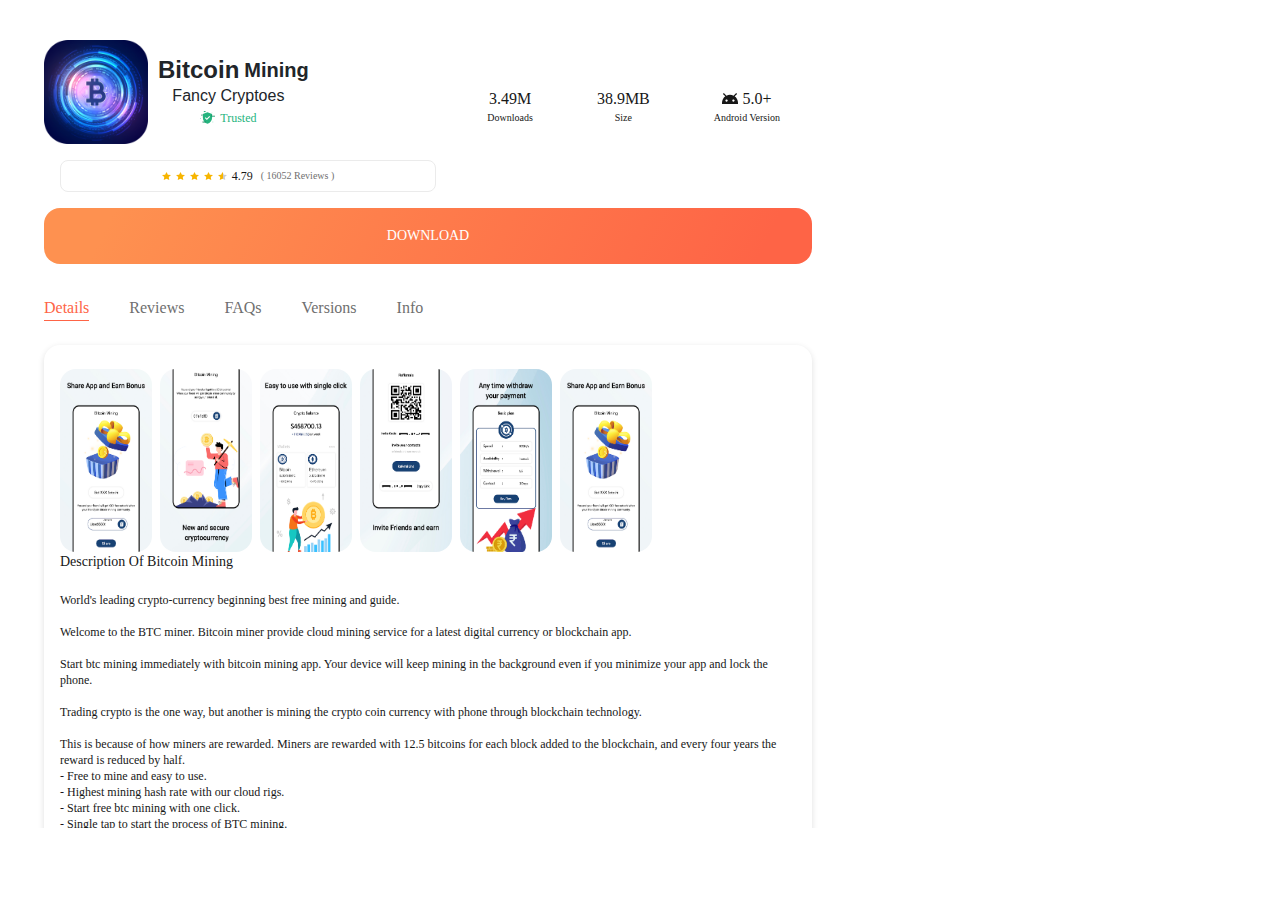
==== commit b07556e2: "removed share icon" ====
--- a/webpage.html
+++ b/webpage.html
@@ -814,16 +814,6 @@
                                                             </div>
                                                         </div>
                                                     </div>
-                                                    <div class="appview-header__ActionContainer-sc-924t8o-7 eWQjcC"
-                                                        style="margin-left: 60px;">
-                                                        <svg fill="none" height="14" viewbox="0 0 13 14" width="13"
-                                                            xmlns="http://www.w3.org/2000/svg">
-                                                            <path clip-rule="evenodd"
-                                                                d="M10.542 9.896c-.534 0-1.012.21-1.377.54L4.154 7.52a2.3 2.3 0 00.063-.492 2.3 2.3 0 00-.063-.492l4.954-2.888a2.106 2.106 0 003.542-1.54A2.106 2.106 0 0010.543 0a2.106 2.106 0 00-2.108 2.108c0 .17.028.33.063.492L3.542 5.49A2.106 2.106 0 000 7.029a2.106 2.106 0 003.542 1.538l5.004 2.924a1.982 1.982 0 00-.056.457c0 1.131.92 2.052 2.052 2.052 1.132 0 2.052-.92 2.052-2.052 0-1.132-.92-2.052-2.052-2.052z"
-                                                                fill="#4C4C4C" fill-rule="evenodd">
-                                                            </path>
-                                                        </svg>
-                                                    </div>
                                                 </div>
                                         </div>
                                        
--- a/style.css
+++ b/style.css
@@ -511,7 +511,7 @@
 .jaAMtu{display:-webkit-box;display:-webkit-flex;display:-ms-flexbox;display:flex;-webkit-align-items:center;-webkit-box-align:center;-ms-flex-align:center;align-items:center;width:100%;-ms-overflow-style:none;-webkit-scrollbar-width:none;-moz-scrollbar-width:none;-ms-scrollbar-width:none;scrollbar-width:none;}/*!sc*/
 .jaAMtu::-webkit-scrollbar{display:none;}/*!sc*/
 data-styled.g404[id="app-view__Row-sc-oiuh9w-1"]{content:"jaAMtu,"}/*!sc*/
-.ePKGAg{width:75%;overflow-x:scroll;overflow-y:hidden;}/*!sc*/
+.ePKGAg{width:90%;overflow-x:scroll;overflow-y:hidden;}/*!sc*/
 @media (max-width:63.99875em){.ePKGAg{margin-bottom:2rem;}}/*!sc*/
 data-styled.g405[id="app-view__SlideBundlerContainer-sc-oiuh9w-2"]{content:"ePKGAg,"}/*!sc*/
 .cTPIDD{width:92px;height:183px;margin-right:0.5rem;border-radius:1rem;cursor:pointer;position:relative;overflow:hidden;-webkit-flex-shrink:0;-ms-flex-negative:0;flex-shrink:0;position:relative;}/*!sc*/
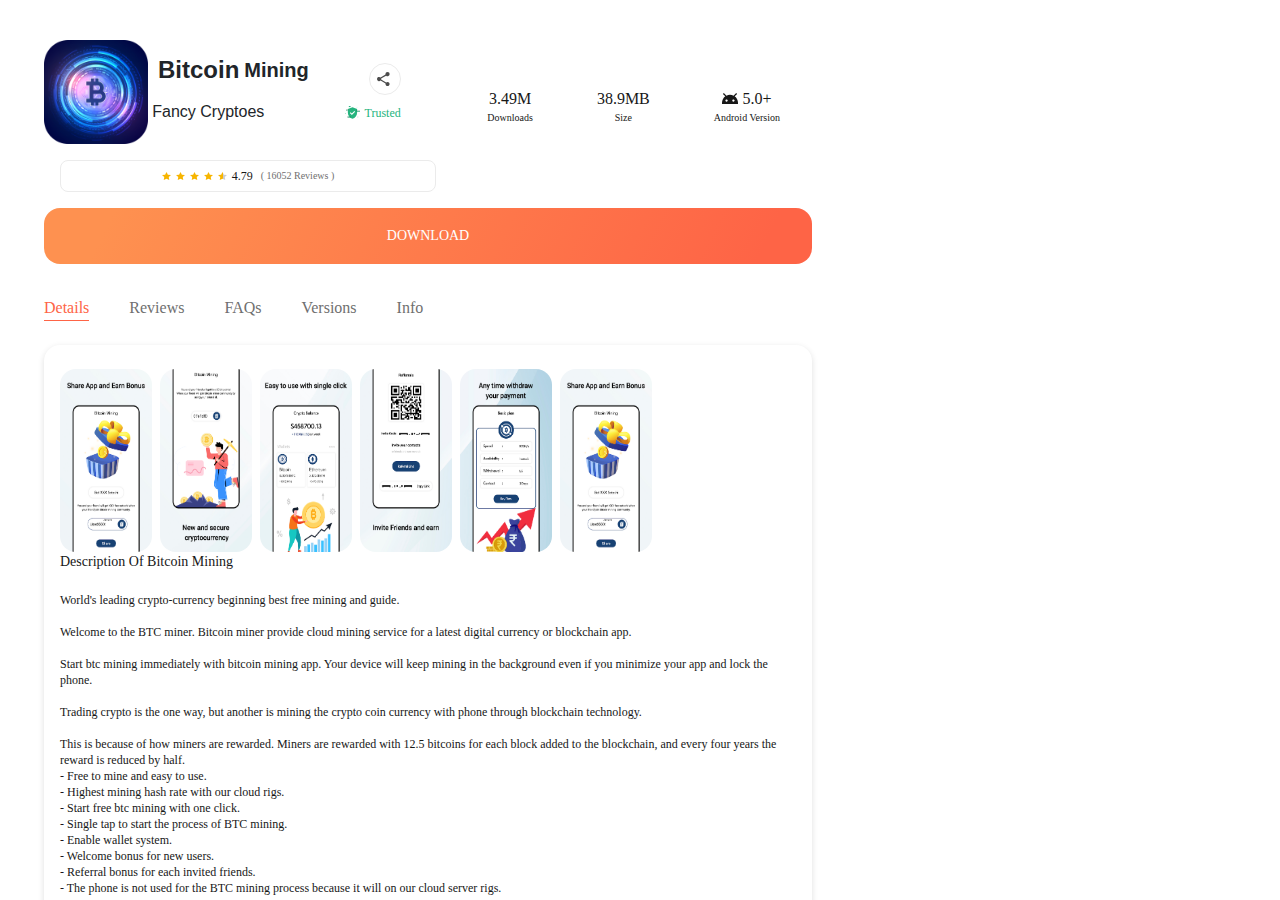
==== commit 7bd04d9d: "fixed bug" ====
--- a/webpage.html
+++ b/webpage.html
@@ -792,31 +792,46 @@
                                             <img alt="Instagram Icon"
                                                 class="app-informations__AppIcon-sc-1wisk8p-3 dhsYJX"
                                                 src="./logo.png" />
-                                                <div class="d-flex justify-content-center align-items-center">
-                                                    <div class="d-flex align-items-center flex-column" style="gap: 6px;">
-                                                        <div class="d-flex align-items-center"
-                                                            style="font-size: 20px;margin-left: 10px;">
-                                                            <h6 style="font-weight: 800;font-size: 24px;" type="">
-                                                                Bitcoin
-                                                            </h6>
-                                                            <h6 style="font-weight: 800;margin-left:5px;">
-                                                                Mining
-                                                            </h6>
-                                                        </div>
-                                                        <div style="white-space: nowrap;">Fancy Cryptoes</div>
-                                                        <div class="">
-                                                            <div class="app-informations__TrustedRow-sc-1wisk8p-10 boYLCY">
-                                                                <img class="app-informations__TrustedIcon-sc-1wisk8p-11 laePBx"
-                                                                    src="./TRUSTED-icon.svg" />
-                                                                <span class="app-informations__TrustedSpan-sc-1wisk8p-12 jLMiIA">
-                                                                    Trusted
-                                                                </span>
-                                                            </div>
-                                                        </div>
+                                            <div class="d-flex justify-content-center align-items-center">
+                                                <div class="d-flex align-items-center flex-column" style="gap: 6px;">
+                                                    <div class="d-flex align-items-center"
+                                                        style="font-size: 20px;margin-left: 10px;">
+                                                        <h6 style="font-weight: 800;font-size: 24px;" type="">
+                                                            Bitcoin
+                                                        </h6>
+                                                        <h6 style="font-weight: 800;margin-left:5px;">
+                                                            Mining
+                                                        </h6>
+                                                    </div>
+                                                    <div style="white-space: nowrap; margin-left: -25%;margin-top: 10%;">Fancy Cryptoes</div>
+                                                    <div class="">
+
                                                     </div>
                                                 </div>
+                                                <div>
+                                                    <div class="appview-header__ActionContainer-sc-924t8o-7 eWQjcC"
+                                                        style="margin-left: 60px;">
+                                                        <svg fill="none" height="14" viewbox="0 0 13 14" width="13"
+                                                            xmlns="http://www.w3.org/2000/svg">
+                                                            <path clip-rule="evenodd"
+                                                                d="M10.542 9.896c-.534 0-1.012.21-1.377.54L4.154 7.52a2.3 2.3 0 00.063-.492 2.3 2.3 0 00-.063-.492l4.954-2.888a2.106 2.106 0 003.542-1.54A2.106 2.106 0 0010.543 0a2.106 2.106 0 00-2.108 2.108c0 .17.028.33.063.492L3.542 5.49A2.106 2.106 0 000 7.029a2.106 2.106 0 003.542 1.538l5.004 2.924a1.982 1.982 0 00-.056.457c0 1.131.92 2.052 2.052 2.052 1.132 0 2.052-.92 2.052-2.052 0-1.132-.92-2.052-2.052-2.052z"
+                                                                fill="#4C4C4C" fill-rule="evenodd">
+                                                            </path>
+                                                        </svg>
+                                                    </div>
+                                                    <div class="app-informations__TrustedRow-sc-1wisk8p-10 boYLCY"
+                                                        style="display:flex; justify-content: end; margin-top: 10px;">
+                                                        <img class="app-informations__TrustedIcon-sc-1wisk8p-11 laePBx"
+                                                            src="./TRUSTED-icon.svg" />
+                                                        <span
+                                                            class="app-informations__TrustedSpan-sc-1wisk8p-12 jLMiIA">
+                                                            Trusted
+                                                        </span>
+                                                    </div>
+                                                </div>
+                                            </div>
                                         </div>
-                                       
+
                                         <div class="app-informations__DetailsRow-sc-1wisk8p-14 hFLHCb"
                                             style="margin-top: 28px;">
                                             <div class="app-informations__DetailsItem-sc-1wisk8p-15 gFwalJ">
@@ -1140,7 +1155,7 @@
             let section = $(this).attr('section');
             $('.description-area').empty();
             if (section == 'Reviews') {
-                $('.description-area').html(`<div class="ratings__RatingContainer-sc-1jwu6jh-0 CxHEB"><p class="ratings__Disclaimer-sc-1jwu6jh-7 kuGNeu">These reviews and ratings come from Bitcoin Mining app users.</p><div class="ratings__UserRating-sc-1jwu6jh-1 kOKzqd"><div class="ratings__RatingColumn-sc-1jwu6jh-13 hcFEgY"><div itemprop="aggregateRating" itemscope="" itemtype="http://schema.org/AggregateRating"><meta content="16052" itemprop="ratingCount"><meta content="4.14" itemprop="ratingValue"></div><span class="ratings__RatingTitle-sc-1jwu6jh-14 iIBHex">4.79</span><div class="ratings__StarsContainer-sc-1jwu6jh-16 DUSTB"><img src="/static/imgs/app-view/review-full-star.svg" alt="" class="ratings__Star-sc-1jwu6jh-15 cLzmaY"><img src="/static/imgs/app-view/review-full-star.svg" alt="" class="ratings__Star-sc-1jwu6jh-15 cLzmaY"><img src="/static/imgs/app-view/review-full-star.svg" alt="" class="ratings__Star-sc-1jwu6jh-15 cLzmaY"><img src="/static/imgs/app-view/review-full-star.svg" alt="" class="ratings__Star-sc-1jwu6jh-15 cLzmaY"><img src="/static/imgs/app-view/review-half-star.svg" alt="" class="ratings__Star-sc-1jwu6jh-15 cLzmaY"></div><span class="ratings__ReviewsNumber-sc-1jwu6jh-17 kgOoaw">16052<!-- --> Reviews</span></div><div class="ratings__RatingTableContainer-sc-1jwu6jh-5 jzLwxS"><table class="ratings__RatingTable-sc-1jwu6jh-8 hWSiui"><colgroup><col width="5%"><col width="90%"><col width="5%"></colgroup><tbody><tr><td class="ratings__RatingTableData-sc-1jwu6jh-9 cXqrum"><small>5</small></td><td class="ratings__RatingTableLine-sc-1jwu6jh-18 dYlaCS"><div class="ratings__BackgroundPercentageBar-sc-1jwu6jh-12 esmiqB"><div style="width:85%" color="#FE6446" class="ratings__RatingTablePercentageBar-sc-1jwu6jh-11 jfOLjS"></div></div></td></tr><tr><td class="ratings__RatingTableData-sc-1jwu6jh-9 cXqrum"><small>4</small></td><td class="ratings__RatingTableLine-sc-1jwu6jh-18 dYlaCS"><div class="ratings__BackgroundPercentageBar-sc-1jwu6jh-12 esmiqB"><div style="width:12%" color="#FE6446" class="ratings__RatingTablePercentageBar-sc-1jwu6jh-11 jfOLjS"></div></div></td></tr><tr><td class="ratings__RatingTableData-sc-1jwu6jh-9 cXqrum"><small>3</small></td><td class="ratings__RatingTableLine-sc-1jwu6jh-18 dYlaCS"><div class="ratings__BackgroundPercentageBar-sc-1jwu6jh-12 esmiqB"><div style="width:10%" color="#FE6446" class="ratings__RatingTablePercentageBar-sc-1jwu6jh-11 jfOLjS"></div></div></td></tr><tr><td class="ratings__RatingTableData-sc-1jwu6jh-9 cXqrum"><small>2</small></td><td class="ratings__RatingTableLine-sc-1jwu6jh-18 dYlaCS"><div class="ratings__BackgroundPercentageBar-sc-1jwu6jh-12 esmiqB"><div style="width:3%" color="#FE6446" class="ratings__RatingTablePercentageBar-sc-1jwu6jh-11 jfOLjS"></div></div></td></tr><tr><td class="ratings__RatingTableData-sc-1jwu6jh-9 cXqrum"><small>1</small></td><td class="ratings__RatingTableLine-sc-1jwu6jh-18 dYlaCS"><div class="ratings__BackgroundPercentageBar-sc-1jwu6jh-12 esmiqB"><div style="width:7%" color="#FE6446" class="ratings__RatingTablePercentageBar-sc-1jwu6jh-11 jfOLjS"></div></div></td></tr></tbody></table></div></div></div>`)
+                $('.description-area').html(`<div class="ratings__RatingContainer-sc-1jwu6jh-0 CxHEB"><p class="ratings__Disclaimer-sc-1jwu6jh-7 kuGNeu">These reviews and ratings come from Bitcoin Mining app users.</p><div class="ratings__UserRating-sc-1jwu6jh-1 kOKzqd"><div class="ratings__RatingColumn-sc-1jwu6jh-13 hcFEgY"><div itemprop="aggregateRating" itemscope="" itemtype="http://schema.org/AggregateRating"><meta content="16052" itemprop="ratingCount"><meta content="4.14" itemprop="ratingValue"></div><span class="ratings__RatingTitle-sc-1jwu6jh-14 iIBHex">4.79</span><div class="ratings__StarsContainer-sc-1jwu6jh-16 DUSTB"><img src="./review-full-star.svg" alt="" class="ratings__Star-sc-1jwu6jh-15 cLzmaY"><img src="./review-full-star.svg" alt="" class="ratings__Star-sc-1jwu6jh-15 cLzmaY"><img src="./review-full-star.svg" alt="" class="ratings__Star-sc-1jwu6jh-15 cLzmaY"><img src="./review-full-star.svg" alt="" class="ratings__Star-sc-1jwu6jh-15 cLzmaY"><img src="./review-half-star.svg" alt="" class="ratings__Star-sc-1jwu6jh-15 cLzmaY"></div><span class="ratings__ReviewsNumber-sc-1jwu6jh-17 kgOoaw">16052<!-- --> Reviews</span></div><div class="ratings__RatingTableContainer-sc-1jwu6jh-5 jzLwxS"><table class="ratings__RatingTable-sc-1jwu6jh-8 hWSiui"><colgroup><col width="5%"><col width="90%"><col width="5%"></colgroup><tbody><tr><td class="ratings__RatingTableData-sc-1jwu6jh-9 cXqrum"><small>5</small></td><td class="ratings__RatingTableLine-sc-1jwu6jh-18 dYlaCS"><div class="ratings__BackgroundPercentageBar-sc-1jwu6jh-12 esmiqB"><div style="width:85%" color="#FE6446" class="ratings__RatingTablePercentageBar-sc-1jwu6jh-11 jfOLjS"></div></div></td></tr><tr><td class="ratings__RatingTableData-sc-1jwu6jh-9 cXqrum"><small>4</small></td><td class="ratings__RatingTableLine-sc-1jwu6jh-18 dYlaCS"><div class="ratings__BackgroundPercentageBar-sc-1jwu6jh-12 esmiqB"><div style="width:12%" color="#FE6446" class="ratings__RatingTablePercentageBar-sc-1jwu6jh-11 jfOLjS"></div></div></td></tr><tr><td class="ratings__RatingTableData-sc-1jwu6jh-9 cXqrum"><small>3</small></td><td class="ratings__RatingTableLine-sc-1jwu6jh-18 dYlaCS"><div class="ratings__BackgroundPercentageBar-sc-1jwu6jh-12 esmiqB"><div style="width:10%" color="#FE6446" class="ratings__RatingTablePercentageBar-sc-1jwu6jh-11 jfOLjS"></div></div></td></tr><tr><td class="ratings__RatingTableData-sc-1jwu6jh-9 cXqrum"><small>2</small></td><td class="ratings__RatingTableLine-sc-1jwu6jh-18 dYlaCS"><div class="ratings__BackgroundPercentageBar-sc-1jwu6jh-12 esmiqB"><div style="width:3%" color="#FE6446" class="ratings__RatingTablePercentageBar-sc-1jwu6jh-11 jfOLjS"></div></div></td></tr><tr><td class="ratings__RatingTableData-sc-1jwu6jh-9 cXqrum"><small>1</small></td><td class="ratings__RatingTableLine-sc-1jwu6jh-18 dYlaCS"><div class="ratings__BackgroundPercentageBar-sc-1jwu6jh-12 esmiqB"><div style="width:7%" color="#FE6446" class="ratings__RatingTablePercentageBar-sc-1jwu6jh-11 jfOLjS"></div></div></td></tr></tbody></table></div></div></div>`)
             } else if (section == 'Details') {
                 $('.description-area').html(`<div class="image-container app-view__Row-sc-oiuh9w-1 app-view__SlideBundlerContainer-sc-oiuh9w-2 jaAMtu ePKGAg"><div class="image-box app-view__SlideBundlerImage-sc-oiuh9w-3 cTPIDD" itemprop="screenshot" width="92"><img alt="Instagram screenshot 0" data-nimg="1" decoding="async" height="183" src="./s1.webp" style="color: transparent" width="92"></div><div class="image-box app-view__SlideBundlerImage-sc-oiuh9w-3 cTPIDD" itemprop="screenshot" width="92"><img alt="Instagram screenshot 1" data-nimg="1" decoding="async" height="183" src="./s2.webp" style="color: transparent" width="92"></div><div class="image-box app-view__SlideBundlerImage-sc-oiuh9w-3 cTPIDD" itemprop="screenshot" width="92"><img alt="Instagram screenshot 2" data-nimg="1" decoding="async" height="183" src="./s3.webp" style="color: transparent" width="92"></div><div class="image-box app-view__SlideBundlerImage-sc-oiuh9w-3 cTPIDD" itemprop="screenshot" width="92"><img alt="Instagram screenshot 3" data-nimg="1" decoding="async" height="183" src="./s4.webp" style="color: transparent" width="92"></div><div class="image-box app-view__SlideBundlerImage-sc-oiuh9w-3 cTPIDD" itemprop="screenshot" width="92"><img alt="Instagram screenshot 4" data-nimg="1" decoding="async" height="183" src="./s5.webp" style="color: transparent" width="92"></div><div class="image-box app-view__SlideBundlerImage-sc-oiuh9w-3 cTPIDD" itemprop="screenshot" width="92"><img alt="Instagram screenshot 5" data-nimg="1" decoding="async" height="183" src="./s1.webp" style="color: transparent" width="92"></div></div><div class="details__DescriptionContainer-sc-rnz8ql-3 btSlDD"><h5 class="details__Title-sc-rnz8ql-1 dpxaBx">Description of<!-- --><!-- -->Bitcoin Mining</h5><br/><div class="details__DescriptionParagraphs-sc-rnz8ql-10 gJcZDT" itemprop="description"><p class="details__Paragraph-sc-rnz8ql-2 emzOuH">World's leading crypto-currency beginning best free mining and guide.<br/></p><p class="details__Paragraph-sc-rnz8ql-2 emzOuH"><br/></p><p class="details__Paragraph-sc-rnz8ql-2 emzOuH">Welcome to the BTC miner. Bitcoin miner provide cloud mining service for a latest digital currency or blockchain app.<br/></p><p class="details__Paragraph-sc-rnz8ql-2 emzOuH"><br/></p><p class="details__Paragraph-sc-rnz8ql-2 emzOuH">Start btc mining immediately with bitcoin mining app. Your device will keep mining in the background even if you minimize your app and lock the phone.<br/></p><p class="details__Paragraph-sc-rnz8ql-2 emzOuH"><br/></p><p class="details__Paragraph-sc-rnz8ql-2 emzOuH">Trading crypto is the one way, but another is mining the crypto coin currency with phone through blockchain technology.<br/></p><p class="details__Paragraph-sc-rnz8ql-2 emzOuH"><br/></p><p class="details__Paragraph-sc-rnz8ql-2 emzOuH">This is because of how miners are rewarded. Miners are rewarded with 12.5 bitcoins for each block added to the blockchain, and every four years the reward is reduced by half.<br/></p><p class="details__Paragraph-sc-rnz8ql-2 emzOuH">- Free to mine and easy to use.<br/></p><p class="details__Paragraph-sc-rnz8ql-2 emzOuH">- Highest mining hash rate with our cloud rigs.<br/></p><p class="details__Paragraph-sc-rnz8ql-2 emzOuH">- Start free btc mining with one click.<br/></p><p class="details__Paragraph-sc-rnz8ql-2 emzOuH">- Single tap to start the process of BTC mining.<br/></p><p class="details__Paragraph-sc-rnz8ql-2 emzOuH">- Enable wallet system.<br/></p><p class="details__Paragraph-sc-rnz8ql-2 emzOuH">- Welcome bonus for new users.<br/></p><p class="details__Paragraph-sc-rnz8ql-2 emzOuH">- Referral bonus for each invited friends.<br/></p><p class="details__Paragraph-sc-rnz8ql-2 emzOuH">- The phone is not used for the BTC mining process because it will on our cloud server rigs.<br/></p><br/><p class="details__Paragraph-sc-rnz8ql-2 emzOuH">Note :-<p class="details__Paragraph-sc-rnz8ql-2 emzOuH">- There are a few rules you need to follow in order to avoid rejections or suspensions.<br/></p><p class="details__Paragraph-sc-rnz8ql-2 emzOuH">- Don’t try to change your device. Don’t create multiple and dummy accounts.<br/></p><p class="details__Paragraph-sc-rnz8ql-2 emzOuH">- Don’t try to change your device if it is not necessary.<br/></p><br/></p></div></div>`)
             } else if (section == 'FAQs') {
@@ -1149,7 +1164,7 @@
                 $('.description-area').html(`<div class="versions__VersionsContainer-sc-13g7knr-0 jKhlfG"><div class="versions__VersionsItems-sc-13g7knr-9 dUxEJA"><div class="versions__VersionsItemContainer-sc-13g7knr-7 iEnZNH"><h2 class="versions__LastVersionHeader-sc-13g7knr-11 HbTPW">Latest Version of Bitcoin Mining</h2><div class="versions__VersionItemContainer-sc-13g7knr-1 htANmq"><div class="versions__DetailsColumn-sc-13g7knr-3 iIVgCB"><div class="versions__VersionItemTitle-sc-13g7knr-6 bwCLQV"><span color="#171717" class="appview-header__AppViewSpan-sc-924t8o-13 hDRsrO">2023.8.24</span><img alt="Trust Icon Versions" src="./trust-icon.svg" class="versions__TrustedIcon-sc-13g7knr-8 gqYRqC"></div><span color="#6F6F6F" class="appview-header__AppViewSpan-sc-924t8o-13 buQxVw">24/8/2023</span><div class="versions__DetailsRow-sc-13g7knr-5 cDHIwK"><span color="#6F6F6F" class="appview-header__AppViewSpan-sc-924t8o-13 buQxVw">3.49M<!-- --> <!-- -->downloads</span><span color="#6F6F6F" class="appview-header__AppViewSpan-sc-924t8o-13 jDfNtK">38.9 MB<!-- --> <!-- -->Size</span></div></div><div class="versions__DownloadContainer-sc-13g7knr-4 fabGHX"><div class="gradient-button__OutlinedAppStore-sc-gcc0dg-2 bRytoF"><h4 style="font-weight: 900">38.8M</h4></div></div></div></div><div class="versions__VersionsItemContainer-sc-13g7knr-7 kURziY"><h2 class="versions__LastVersionHeader-sc-13g7knr-11 HbTPW">Other versions</h2><div class="versions__VersionItemContainer-sc-13g7knr-1 htANmq"><div class="versions__DetailsColumn-sc-13g7knr-3 iIVgCB"><div class="versions__VersionItemTitle-sc-13g7knr-6 bwCLQV"><span color="#171717" class="appview-header__AppViewSpan-sc-924t8o-13 hDRsrO">2023.4.16</span><img alt="Trust Icon Versions" src="./trust-icon.svg" class="versions__TrustedIcon-sc-13g7knr-8 gqYRqC"></div><span color="#6F6F6F" class="appview-header__AppViewSpan-sc-924t8o-13 buQxVw">16/4/2023</span><div class="versions__DetailsRow-sc-13g7knr-5 cDHIwK"><span color="#6F6F6F" class="appview-header__AppViewSpan-sc-924t8o-13 buQxVw">1.5M<!-- --> <!-- -->downloads</span><span color="#6F6F6F" class="appview-header__AppViewSpan-sc-924t8o-13 jDfNtK">37.2 MB<!-- --> <!-- -->Size</span></div></div><div class="versions__DownloadContainer-sc-13g7knr-4 fabGHX"><div class="gradient-button__OutlinedAppStore-sc-gcc0dg-2 bRytoF"><h4 style="font-weight: 900">37.2M</h4></div></div></div></div><div class="versions__VersionsItemContainer-sc-13g7knr-7 kURziY"><h2 class="versions__LastVersionHeader-sc-13g7knr-11 HbTPW">Other versions</h2><div class="versions__VersionItemContainer-sc-13g7knr-1 htANmq"><div class="versions__DetailsColumn-sc-13g7knr-3 iIVgCB"><div class="versions__VersionItemTitle-sc-13g7knr-6 bwCLQV"><span color="#171717" class="appview-header__AppViewSpan-sc-924t8o-13 hDRsrO">2022.12.9</span><img alt="Trust Icon Versions" src="./trust-icon.svg" class="versions__TrustedIcon-sc-13g7knr-8 gqYRqC"></div><span color="#6F6F6F" class="appview-header__AppViewSpan-sc-924t8o-13 buQxVw">9/12/2022</span><div class="versions__DetailsRow-sc-13g7knr-5 cDHIwK"><span color="#6F6F6F" class="appview-header__AppViewSpan-sc-924t8o-13 buQxVw">500K<!-- --> <!-- -->downloads</span><span color="#6F6F6F" class="appview-header__AppViewSpan-sc-924t8o-13 jDfNtK">35.5 MB<!-- --> <!-- -->Size</span></div></div><div class="versions__DownloadContainer-sc-13g7knr-4 fabGHX"><div class="gradient-button__OutlinedAppStore-sc-gcc0dg-2 bRytoF"><h4 style="font-weight: 900">35.5M</h4></div></div></div></div></div></div>`)
             }
             else if (section == 'Info') {
-                $('.description-area').html(`<div class="info__InfoContainer-sc-hpbddq-0 bIrqkN"><div class="info__TrustedContainer-sc-hpbddq-1 bEJVlt"><img alt="Info Trust Icon " src="./guaranteed-icon.svg" class="info__TrustedIcon-sc-hpbddq-2 deSCgP"><div class="info__GuaranteedContainer-sc-hpbddq-4 jlUOlu"><span color="#25B47E" class="info__InfoSpan-sc-hpbddq-3 btEkSN">Good App Guaranteed</span><span color="#171717" class="info__InfoSpan-sc-hpbddq-3 iSJVfs">This app passed the security test for virus, malware and other malicious attacks and doesn't contain any threats.</span></div></div><div class="info__APKInformation-sc-hpbddq-5 byvUDC"><h2 class="info__APKHeaderTitle-sc-hpbddq-7 jQXoPp">Bitcoin Mining - APK Information</h2><span class="info__APKDetail-sc-hpbddq-8 buGwFg"><strong>APK Version<!-- -->:</strong> <!-- -->2023.8.24</span><dd itemprop="operatingSystem" class="info__Value-sc-hpbddq-12 eHaPv"><strong>Android compatability<!-- -->:</strong> <!-- -->5.0+ (Android 7)</dd><span class="info__APKDetail-sc-hpbddq-8 buGwFg"><meta itemprop="publisher" content="Instagram"><strong>Developer<!-- -->:</strong><a rel="nofollow" class="info__InfoAnchor-sc-hpbddq-9 gvJkmc"><meta itemprop="publisher" content="Instagram">Fancy Cryptoes</a></span><span class="info__APKDetail-sc-hpbddq-8 buGwFg"><strong>Privacy Policy<!-- -->:</strong><a href="https://fancycryptoes.blogspot.com/2023/09/bitcoin-mining.html" rel="nofollow" class="info__InfoAnchor-sc-hpbddq-9 gvJkmc">https://fancycryptoes/bitcoinmining/privacy</a></span><span class="info__APKDetail-sc-hpbddq-8 buGwFg"><strong>Permissions<!-- -->:</strong><a data-cy="permissions" class="info__InfoAnchor-sc-hpbddq-9 gvJkmc">4</a></span></div><div class="info__DetailsInformations-sc-hpbddq-10 eXxaUr"><div class="info__DetailsCol-sc-hpbddq-11 kvOojZ"><span class="info__APKDetail-sc-hpbddq-8 buGwFg"><strong>Name<!-- -->:</strong> <!-- -->Bitcoin Mining</span><span class="info__APKDetail-sc-hpbddq-8 buGwFg"><strong>Size<!-- -->:</strong> <!-- -->38.9 MB</span><span class="info__APKDetail-sc-hpbddq-8 buGwFg"><strong>Downloads<!-- -->:</strong> <!-- -->3.49M</span><span class="info__APKDetail-sc-hpbddq-8 buGwFg"><strong>Version <!-- -->:</strong> <!-- -->2023.8.24</span><span class="info__APKDetail-sc-hpbddq-8 buGwFg"><strong>Release Date<!-- -->:</strong> <!-- -->2023-08-24 03:55:37</span><span class="info__APKDetail-sc-hpbddq-8 buGwFg"><strong>Min Screen<!-- -->:</strong> <!-- -->SMALL</span><span class="info__APKDetail-sc-hpbddq-8 buGwFg"><strong>Supported CPU<!-- -->:</strong> <!-- -->arm64-v8a</span><span class="info__APKDetail-sc-hpbddq-8 buGwFg"><strong>SHA1 Signature<!-- -->:</strong> <!-- -->C5:6F:B7:D5:91:BA:67:04:DF:04:7F:D9:8F:53:53:72:FE:A0:02:11</span><span class="info__APKDetail-sc-hpbddq-8 buGwFg"><strong>Developer (CN)<!-- -->:</strong> <!-- -->Kevin Systrom</span><span class="info__APKDetail-sc-hpbddq-8 buGwFg"><strong>Organization (O)<!-- -->:</strong> <!-- -->Fancy Cryptoes Inc</span><span class="info__APKDetail-sc-hpbddq-8 buGwFg"><strong>Local (L)<!-- -->:</strong> <!-- -->San Francisco</span><span class="info__APKDetail-sc-hpbddq-8 buGwFg"><strong>Country (C)<!-- -->:</strong> <!-- -->US</span><span class="info__APKDetail-sc-hpbddq-8 buGwFg"><strong>State/City (ST)<!-- -->:</strong> <!-- -->California</span></div></div></div>`)
+                $('.description-area').html(`<div class="info__InfoContainer-sc-hpbddq-0 bIrqkN"><div class="info__TrustedContainer-sc-hpbddq-1 bEJVlt d-flex"><img alt="Info Trust Icon " src="./guaranteed-icon.svg" class="info__TrustedIcon-sc-hpbddq-2 deSCgP"><div class="info__GuaranteedContainer-sc-hpbddq-4 jlUOlu"><span color="#25B47E" class="info__InfoSpan-sc-hpbddq-3 btEkSN">Good App Guaranteed</span><span color="#171717" class="info__InfoSpan-sc-hpbddq-3 iSJVfs">This app passed the security test for virus, malware and other malicious attacks and doesn't contain any threats.</span></div></div><div class="info__APKInformation-sc-hpbddq-5 byvUDC"><h2 class="info__APKHeaderTitle-sc-hpbddq-7 jQXoPp">Bitcoin Mining - APK Information</h2><span class="info__APKDetail-sc-hpbddq-8 buGwFg"><strong>APK Version<!-- -->:</strong> <!-- -->2023.8.24</span><dd itemprop="operatingSystem" class="info__Value-sc-hpbddq-12 eHaPv"><strong>Android compatability<!-- -->:</strong> <!-- -->5.0+ (Android 7+)</dd><span class="info__APKDetail-sc-hpbddq-8 buGwFg"><meta itemprop="publisher" content="Instagram"><strong>Developer<!-- -->:</strong><a rel="nofollow" class="info__InfoAnchor-sc-hpbddq-9 gvJkmc"><meta itemprop="publisher" content="Instagram">Fancy Cryptoes</a></span><span class="info__APKDetail-sc-hpbddq-8 buGwFg"><strong>Privacy Policy<!-- -->:</strong><a href="https://fancycryptoes.blogspot.com/2023/09/bitcoin-mining.html" rel="nofollow" class="info__InfoAnchor-sc-hpbddq-9 gvJkmc">https://fancycryptoes/bitcoinmining/privacy</a></span><span class="info__APKDetail-sc-hpbddq-8 buGwFg"><strong>Permissions<!-- -->:</strong><a data-cy="permissions" class="info__InfoAnchor-sc-hpbddq-9 gvJkmc">4</a></span></div><div class="info__DetailsInformations-sc-hpbddq-10 eXxaUr"><div class="info__DetailsCol-sc-hpbddq-11 kvOojZ"><span class="info__APKDetail-sc-hpbddq-8 buGwFg"><strong>Name<!-- -->:</strong> <!-- -->Bitcoin Mining</span><span class="info__APKDetail-sc-hpbddq-8 buGwFg"><strong>Size<!-- -->:</strong> <!-- -->38.9 MB</span><span class="info__APKDetail-sc-hpbddq-8 buGwFg"><strong>Downloads<!-- -->:</strong> <!-- -->3.49M</span><span class="info__APKDetail-sc-hpbddq-8 buGwFg"><strong>Version <!-- -->:</strong> <!-- -->2023.8.24</span><span class="info__APKDetail-sc-hpbddq-8 buGwFg"><strong>Release Date<!-- -->:</strong> <!-- -->2023-08-24 03:55:37</span><span class="info__APKDetail-sc-hpbddq-8 buGwFg"><strong>Min Screen<!-- -->:</strong> <!-- -->SMALL</span><span class="info__APKDetail-sc-hpbddq-8 buGwFg"><strong>Supported CPU<!-- -->:</strong> <!-- -->arm64-v8a</span><span class="info__APKDetail-sc-hpbddq-8 buGwFg"><strong>SHA1 Signature<!-- -->:</strong> <!-- -->C5:6F:B7:D5:91:BA:67:04:DF:04:7F:D9:8F:53:53:72:FE:A0:02:11</span><span class="info__APKDetail-sc-hpbddq-8 buGwFg"><strong>Developer (CN)<!-- -->:</strong> <!-- -->Kevin Systrom</span><span class="info__APKDetail-sc-hpbddq-8 buGwFg"><strong>Organization (O)<!-- -->:</strong> <!-- -->Fancy Cryptoes Inc</span><span class="info__APKDetail-sc-hpbddq-8 buGwFg"><strong>Local (L)<!-- -->:</strong> <!-- -->San Francisco</span><span class="info__APKDetail-sc-hpbddq-8 buGwFg"><strong>Country (C)<!-- -->:</strong> <!-- -->US</span><span class="info__APKDetail-sc-hpbddq-8 buGwFg"><strong>State/City (ST)<!-- -->:</strong> <!-- -->California</span></div></div></div>`)
             }
         })
 
--- a/style.css
+++ b/style.css
@@ -1,560 +1,4823 @@
-   @font-face{font-family:'Roboto';font-display:swap;font-style:normal;font-weight:400;src:url(/static/font/Roboto-400/roboto-v27-vietnamese_latin-ext_latin_greek-ext_greek_cyrillic-ext_cyrillic-regular.eot);src:url(/static/font/Roboto-400/roboto-v27-vietnamese_latin-ext_latin_greek-ext_greek_cyrillic-ext_cyrillic-regular.eot?#iefix) format('embedded-opentype'),url(/static/font/Roboto-400/roboto-v27-vietnamese_latin-ext_latin_greek-ext_greek_cyrillic-ext_cyrillic-regular.woff2) format('woff2'),url(/static/font/Roboto-400/roboto-v27-vietnamese_latin-ext_latin_greek-ext_greek_cyrillic-ext_cyrillic-regular.woff) format('woff'),url(/static/font/Roboto-400/roboto-v27-vietnamese_latin-ext_latin_greek-ext_greek_cyrillic-ext_cyrillic-regular.ttf) format('truetype'),url(/static/font/Roboto-400/roboto-v27-vietnamese_latin-ext_latin_greek-ext_greek_cyrillic-ext_cyrillic-regular.svg#Roboto) format('svg');}/*!sc*/
-@font-face{font-family:'Roboto';font-display:swap;font-style:normal;font-weight:500;src:url(/static/font/Roboto-500/roboto-v27-vietnamese_latin-ext_latin_greek-ext_greek_cyrillic-ext_cyrillic-500.eot);src:url(/static/font/Roboto-500/roboto-v27-vietnamese_latin-ext_latin_greek-ext_greek_cyrillic-ext_cyrillic-500.eot?#iefix) format('embedded-opentype'),url(/static/font/Roboto-500/roboto-v27-vietnamese_latin-ext_latin_greek-ext_greek_cyrillic-ext_cyrillic-500.woff2) format('woff2'),url(/static/font/Roboto-500/roboto-v27-vietnamese_latin-ext_latin_greek-ext_greek_cyrillic-ext_cyrillic-500.woff) format('woff'),url(/static/font/Roboto-500/roboto-v27-vietnamese_latin-ext_latin_greek-ext_greek_cyrillic-ext_cyrillic-500.ttf) format('truetype'),url(/static/font/Roboto-500/roboto-v27-vietnamese_latin-ext_latin_greek-ext_greek_cyrillic-ext_cyrillic-500.svg#Roboto) format('svg');}/*!sc*/
-@font-face{font-family:'Roboto';font-display:swap;font-style:normal;font-weight:700;src:url(/static/font/Roboto-700/roboto-v27-vietnamese_latin-ext_latin_greek-ext_greek_cyrillic-ext_cyrillic-700.eot);src:url(/static/font/Roboto-700/roboto-v27-vietnamese_latin-ext_latin_greek-ext_greek_cyrillic-ext_cyrillic-700.eot?#iefix) format('embedded-opentype'),url(/static/font/Roboto-700/roboto-v27-vietnamese_latin-ext_latin_greek-ext_greek_cyrillic-ext_cyrillic-700.woff2) format('woff2'),url(/static/font/Roboto-700/roboto-v27-vietnamese_latin-ext_latin_greek-ext_greek_cyrillic-ext_cyrillic-700.woff) format('woff'),url(/static/font/Roboto-700/roboto-v27-vietnamese_latin-ext_latin_greek-ext_greek_cyrillic-ext_cyrillic-700.ttf) format('truetype'),url(/static/font/Roboto-700/roboto-v27-vietnamese_latin-ext_latin_greek-ext_greek_cyrillic-ext_cyrillic-700.svg#Roboto) format('svg');}/*!sc*/
-@font-face{font-family:'Roboto';font-display:swap;font-style:normal;font-weight:900;src:url(/static/font/Roboto-900/roboto-v27-vietnamese_latin-ext_latin_greek-ext_greek_cyrillic-ext_cyrillic-900.eot);src:url(/static/font/Roboto-900/roboto-v27-vietnamese_latin-ext_latin_greek-ext_greek_cyrillic-ext_cyrillic-900.eot?#iefix) format('embedded-opentype'),url(/static/font/Roboto-900/roboto-v27-vietnamese_latin-ext_latin_greek-ext_greek_cyrillic-ext_cyrillic-900.woff2) format('woff2'),url(/static/font/Roboto-900/roboto-v27-vietnamese_latin-ext_latin_greek-ext_greek_cyrillic-ext_cyrillic-900.woff) format('woff'),url(/static/font/Roboto-900/roboto-v27-vietnamese_latin-ext_latin_greek-ext_greek_cyrillic-ext_cyrillic-900.ttf) format('truetype'),url(/static/font/Roboto-900/roboto-v27-vietnamese_latin-ext_latin_greek-ext_greek_cyrillic-ext_cyrillic-900.svg#Roboto) format('svg');}/*!sc*/
-html,body,div,span,applet,object,iframe,h1,h2,h3,h4,h5,h6,p,blockquote,pre,a,abbr,acronym,address,big,cite,code,del,dfn,em,img,ins,kbd,q,s,samp,small,strike,strong,sub,sup,tt,var,b,u,i,center,dl,dt,dd,ol,ul,li,fieldset,form,label,legend,table,caption,tbody,tfoot,thead,tr,th,td,article,aside,canvas,details,embed,figure,figcaption,footer,header,hgroup,main,menu,nav,output,ruby,section,summary,time,mark,audio,video{margin:0;padding:0;border:0;font-size:100%;font:inherit;vertical-align:baseline;}/*!sc*/
-article,aside,details,figcaption,figure,footer,header,hgroup,main,menu,nav,section{display:block;}/*!sc*/
-*[hidden]{display:none;}/*!sc*/
-body{line-height:1;}/*!sc*/
-ol,ul{list-style:none;}/*!sc*/
-blockquote,q{quotes:none;}/*!sc*/
-blockquote:before,blockquote:after,q:before,q:after{content:'';content:none;}/*!sc*/
-table{border-collapse:collapse;border-spacing:0;}/*!sc*/
-html{box-sizing:border-box;}/*!sc*/
-*,*::before,*::after{box-sizing:inherit;}/*!sc*/
-body{font-family:'Roboto',sans-serif;height:auto;background-color:#fff;overflow-x:hidden;-webkit-tap-highlight-color:rgba(0,0,0,0) !important;-webkit-tap-highlight-color:transparent !important;}/*!sc*/
-a{-webkit-text-decoration:none !important;text-decoration:none !important;color:inherit;}/*!sc*/
-.no-scroll{overflow:hidden !important;}/*!sc*/
-.infinite-scroll-component{overflow:hidden !important;position:relative;}/*!sc*/
-.lazy-load-image-background.opacity{background-image:none !important;opacity:0;}/*!sc*/
-.lazy-load-image-background.opacity.lazy-load-image-loaded{opacity:1;-webkit-transition:opacity .3s;transition:opacity .3s;}/*!sc*/
-.homead{width:325px;height:100px;}/*!sc*/
-@media(min-width:768px){.homead{width:728px;height:90px;}}/*!sc*/
-@media(min-width:1024px){.homead{width:970px;height:90px;}}/*!sc*/
-data-styled.g2[id="sc-global-gZClQs1"]{content:"sc-global-gZClQs1,"}/*!sc*/
-.knbDqN{position:fixed;top:0;left:0;right:0;z-index:100;}/*!sc*/
-data-styled.g3[id="navbar__NavbarOuterContainer-sc-1kipcts-0"]{content:"knbDqN,"}/*!sc*/
-.jxbckj{background:white;width:100vw;height:72px;z-index:100;}/*!sc*/
-@media (max-width:63.99875em){.jxbckj{height:56px;}}/*!sc*/
-data-styled.g4[id="navbar__NavbarContainer-sc-1kipcts-1"]{content:"jxbckj,"}/*!sc*/
-.lkKTXg:before{background-color:#fe6446;border-radius:24px;position:absolute;display:block;top:0;left:0;width:3rem;height:1.5rem;border:.1rem solid transparent;border-radius:4px;background:#b5b5b5;content:'';}/*!sc*/
-data-styled.g6[id="switch__Label-sc-1o5a9tb-0"]{content:"lkKTXg,"}/*!sc*/
-.ktKeUz{outline:0;-webkit-user-select:none;-moz-user-select:none;-ms-user-select:none;user-select:none;display:inline-block;position:absolute;opacity:0;}/*!sc*/
-.ktKeUz + .switch__Label-sc-1o5a9tb-0{position:relative;display:initial;font-size:1rem;line-height:initial;padding-left:2.5rem;padding-top:.2rem;cursor:pointer;}/*!sc*/
-.ktKeUz + .switch__Label-sc-1o5a9tb-0::before{position:absolute;display:block;top:6.5px;left:0;width:40px;height:0.875rem;border:.1rem solid transparent;border-radius:4px;opacity:0.4;background:#b5b5b5;content:'';border-radius:24px;}/*!sc*/
-.ktKeUz + .switch__Label-sc-1o5a9tb-0::after{display:block;position:absolute;top:.25rem;left:0rem;width:1.25rem;height:1.25rem;-webkit-transform:translate3d(0,0,0);-webkit-transform:translate3d(0,0,0);-ms-transform:translate3d(0,0,0);transform:translate3d(0,0,0);border-radius:4px;background:#6F6F6F;-webkit-transition:all .25s ease-out;transition:all .25s ease-out;content:'';border-radius:50%;}/*!sc*/
-.ktKeUz:checked + .switch__Label-sc-1o5a9tb-0::before{background-color:#fe9150;opacity:1;}/*!sc*/
-.ktKeUz:checked + .switch__Label-sc-1o5a9tb-0::after{left:1.5rem;background-color:#fe6446;}/*!sc*/
-data-styled.g7[id="switch__Input-sc-1o5a9tb-1"]{content:"ktKeUz,"}/*!sc*/
-.cGfUZU{width:auto;padding:8px 5px;background-color:white;border:solid 1px #fe6446;border-radius:16px;color:#fe6446;margin:5px;text-align:center;cursor:pointer;-webkit-text-decoration:none;text-decoration:none; border-radius:8px;padding:2px 2px;margin:2px;}/*!sc*/
-.cGfUZU:nth-child(1){margin-left:0;}/*!sc*/
-@media (max-width:63.99875em){.cGfUZU:nth-child(1){margin-left:1rem;}}/*!sc*/
-.cGfUZU:hover{-webkit-text-decoration:none;text-decoration:none;}/*!sc*/
-@media (min-width:0em){.cGfUZU{padding:4px 4px;margin:0.5rem 0.75rem;margin-top:0;}}/*!sc*/
-data-styled.g8[id="bubble__BubbleButton-sc-y8bier-0"]{content:"cGfUZU,"}/*!sc*/
-.bRcpYl{width:100%;padding:0 15px;font-size:8px;height:7px;padding:0px 5px;-webkit-align-self:center;-ms-flex-item-align:center;align-self:center;text-overflow:ellipsis;white-space:nowrap;}/*!sc*/
-@media (min-width:0em){.bRcpYl{font-size:12px;padding:0px 10px;}}/*!sc*/
-data-styled.g9[id="bubble__BubbleSpan-sc-y8bier-1"]{content:"bRcpYl,"}/*!sc*/
-.QMuUS{display:-webkit-box;display:-webkit-flex;display:-ms-flexbox;display:flex;-webkit-align-items:center;-webkit-box-align:center;-ms-flex-align:center;align-items:center;padding:0.5rem 0;width:100%;}/*!sc*/
-@media (max-width:63.99875em){.QMuUS{padding-top:8px;padding-right:0;padding-left:16px;}}/*!sc*/
-data-styled.g10[id="bundle-header__BundleHeaderContainer-sc-5qh14w-0"]{content:"QMuUS,"}/*!sc*/
-.bJqVYZ{text-align:left;display:-webkit-box;display:-webkit-flex;display:-ms-flexbox;display:flex;-webkit-align-items:center;-webkit-box-align:center;-ms-flex-align:center;align-items:center;font-family:Roboto;font-style:normal;font-weight:500;font-size:14px;line-height:20px;color:#171717;}/*!sc*/
-data-styled.g11[id="bundle-header__TitleContainer-sc-5qh14w-1"]{content:"bJqVYZ,"}/*!sc*/
-.ITKNF{text-align:right;cursor:pointer;display:-webkit-box;display:-webkit-flex;display:-ms-flexbox;display:flex;-webkit-box-pack:end;-webkit-justify-content:flex-end;-ms-flex-pack:end;justify-content:flex-end;margin-left:auto;}/*!sc*/
-data-styled.g12[id="bundle-header__ButtonContainer-sc-5qh14w-2"]{content:"ITKNF,"}/*!sc*/
-.fJuMts{display:-webkit-inline-box;display:-webkit-inline-flex;display:-ms-inline-flexbox;display:inline-flex;overflow-y:hidden;overflow-x:scroll;position:relative;width:-webkit-fit-content;width:-moz-fit-content;width:fit-content;height:-webkit-fit-content;height:-moz-fit-content;height:fit-content;-ms-overflow-style:none;-webkit-scrollbar-width:none;-moz-scrollbar-width:none;-ms-scrollbar-width:none;scrollbar-width:none;max-width:100%;-webkit-scroll-behavior:smooth;-moz-scroll-behavior:smooth;-ms-scroll-behavior:smooth;scroll-behavior:smooth;}/*!sc*/
-@media (max-width:63.99875em){}/*!sc*/
-.fJuMts::-webkit-scrollbar{display:none;}/*!sc*/
-@media (max-width:75.99875em){.fJuMts{-webkit-overflow-scrolling:touch;}}/*!sc*/
-@media (min-width:76em){.fJuMts{-webkit-box-pack:start;-webkit-justify-content:flex-start;-ms-flex-pack:start;justify-content:flex-start;}}/*!sc*/
-data-styled.g37[id="bundle-list__BundleListContainer-sc-jl0vcp-0"]{content:"fJuMts,"}/*!sc*/
-.Iyiuk{display:none;width:40px;height:40px;border-radius:50%;background-color:rgba(0,0,0,0.3);position:absolute;right:16px;z-index:10000;top:50%;cursor:pointer;-webkit-transform:translate(0,-50%);-ms-transform:translate(0,-50%);transform:translate(0,-50%);top:40%;}/*!sc*/
-@media (max-width:63.99875em){.Iyiuk{display:none;}}/*!sc*/
-.Iyiuk:hover{background-color:rgba(0,0,0,0.6);}/*!sc*/
-.jtMHdo{display:none;width:40px;height:40px;border-radius:50%;background-color:rgba(0,0,0,0.3);position:absolute;left:16px;z-index:10000;top:50%;cursor:pointer;-webkit-transform:translate(0,-50%);-ms-transform:translate(0,-50%);transform:translate(0,-50%);top:40%;}/*!sc*/
-@media (max-width:63.99875em){.jtMHdo{display:none;}}/*!sc*/
-.jtMHdo:hover{background-color:rgba(0,0,0,0.6);}/*!sc*/
-data-styled.g39[id="arrow-button__ArrowContainer-sc-otvj65-0"]{content:"Iyiuk,jtMHdo,"}/*!sc*/
-.bEGxGx{max-width:100%;width:-webkit-fit-content;width:-moz-fit-content;width:fit-content;position:relative;}/*!sc*/
-data-styled.g40[id="generic-bundle__BundleSection-sc-z3rv6q-0"]{content:"bEGxGx,"}/*!sc*/
-.dudQiM{padding-top:3rem 0rem;display:-webkit-box;display:-webkit-flex;display:-ms-flexbox;display:flex;-webkit-flex-direction:column;-ms-flex-direction:column;flex-direction:column;width:100%;margin-top:1rem;padding-left:0.5rem;padding-right:0.5rem;}/*!sc*/
-@media (max-width:63.99875em){.dudQiM{padding-left:0;padding-right:0;}}/*!sc*/
-data-styled.g41[id="side-feature__FeatureContainer-sc-zdzgtp-0"]{content:"dudQiM,"}/*!sc*/
-.gUTRgT{display:-webkit-inline-box;display:-webkit-inline-flex;display:-ms-inline-flexbox;display:inline-flex;-webkit-box-pack:start;-webkit-justify-content:flex-start;-ms-flex-pack:start;justify-content:flex-start;padding:0.5rem 0.5rem;padding-left:0;max-width:100%;}/*!sc*/
-.gUTRgT:nth-child(1){padding-top:0;}/*!sc*/
-@media (max-width:63.99875em){.gUTRgT:nth-child(1){padding-top:0.5rem;}}/*!sc*/
-@media (max-width:63.99875em){.gUTRgT{padding-bottom:0;margin-left:1rem;}}/*!sc*/
-data-styled.g42[id="side-feature__FeatureHeader-sc-zdzgtp-1"]{content:"gUTRgT,"}/*!sc*/
-.dhJHvL{width:24px;height:24px;}/*!sc*/
-data-styled.g43[id="side-feature__FeatureIcon-sc-zdzgtp-2"]{content:"dhJHvL,"}/*!sc*/
-.gfrTFV{display:-webkit-box;display:-webkit-flex;display:-ms-flexbox;display:flex;-webkit-box-pack:justify;-webkit-justify-content:space-between;-ms-flex-pack:justify;justify-content:space-between;-webkit-align-items:center;-webkit-box-align:center;-ms-flex-align:center;align-items:center;width:100%;padding:0 0.5rem;}/*!sc*/
-data-styled.g44[id="side-feature__Header-sc-zdzgtp-3"]{content:"gfrTFV,"}/*!sc*/
-.cwuVJB{font-family:Roboto;font-style:normal;font-weight:500;font-size:14px;line-height:20px;color:#171717;}/*!sc*/
-data-styled.g45[id="side-feature__FeatureTitle-sc-zdzgtp-4"]{content:"cwuVJB,"}/*!sc*/
-.uYPDO{display:-webkit-box;display:-webkit-flex;display:-ms-flexbox;display:flex;-webkit-box-pack:space-around;-webkit-justify-content:space-around;-ms-flex-pack:space-around;justify-content:space-around;-webkit-align-items:center;-webkit-box-align:center;-ms-flex-align:center;align-items:center;margin-left:auto;}/*!sc*/
-data-styled.g46[id="side-feature__MoreButton-sc-zdzgtp-5"]{content:"uYPDO,"}/*!sc*/
-.cTrdJG{font-family:Roboto;font-style:normal;font-weight:500;font-size:11px;line-height:14px;text-transform:uppercase;color:#fe6446;}/*!sc*/
-data-styled.g48[id="side-feature__ButtonLabel-sc-zdzgtp-7"]{content:"cTrdJG,"}/*!sc*/
-.gwzbVT{display:-webkit-inline-box;display:-webkit-inline-flex;display:-ms-inline-flexbox;display:inline-flex;-webkit-align-content:center;-ms-flex-line-pack:center;align-content:center;-webkit-align-items:center;-webkit-box-align:center;-ms-flex-align:center;align-items:center;-webkit-box-pack:start;-webkit-justify-content:flex-start;-ms-flex-pack:start;justify-content:flex-start;min-width:5rem;width:99.8%;height:-webkit-fit-content;height:-moz-fit-content;height:fit-content;overflow-y:hidden;overflow-x:auto;-webkit-overflow-scrolling:touch;margin:8px 0;-ms-overflow-style:none;-webkit-scrollbar-width:none;-moz-scrollbar-width:none;-ms-scrollbar-width:none;scrollbar-width:none;}/*!sc*/
-.gwzbVT::-webkit-scrollbar{display:none;}/*!sc*/
-data-styled.g49[id="side-feature__ButtonContainer-sc-zdzgtp-8"]{content:"gwzbVT,"}/*!sc*/
-.hNbaRl{margin:0.5rem 0;}/*!sc*/
-data-styled.g51[id="side-feature__Selector-sc-zdzgtp-10"]{content:"hNbaRl,"}/*!sc*/
-.ewPDgp{font-family:Roboto;font-style:normal;font-weight:normal;font-size:14px;line-height:20px;color:#4c4c4c;}/*!sc*/
-@media (max-width:63.99875em){.ewPDgp{margin-left:1rem;}}/*!sc*/
-data-styled.g52[id="side-feature__SelectorName-sc-zdzgtp-11"]{content:"ewPDgp,"}/*!sc*/
-.fJbKRB{font-family:Roboto;font-style:normal;font-weight:normal;font-size:14px;line-height:20px;color:#4c4c4c;}/*!sc*/
-@media (max-width:63.99875em){.fJbKRB{margin-left:1rem;}}/*!sc*/
-data-styled.g53[id="side-feature__SelectorSubtitle-sc-zdzgtp-12"]{content:"fJbKRB,"}/*!sc*/
-.jVmgaP{display:-webkit-box;display:-webkit-flex;display:-ms-flexbox;display:flex;width:100%;-webkit-align-items:center;-webkit-box-align:center;-ms-flex-align:center;align-items:center;max-width:100%;}/*!sc*/
-@media (max-width:63.99875em){.jVmgaP{padding-right:1rem;}}/*!sc*/
-data-styled.g56[id="side-feature__PopularRow-sc-zdzgtp-15"]{content:"jVmgaP,"}/*!sc*/
-.WoOyH{display:-webkit-box;display:-webkit-flex;display:-ms-flexbox;display:flex;-webkit-box-pack:center;-webkit-justify-content:center;-ms-flex-pack:center;justify-content:center;-webkit-align-items:center;-webkit-box-align:center;-ms-flex-align:center;align-items:center;width:224px;height:56px;border-radius:16px;cursor:pointer;font-family:Roboto;font-style:normal;font-weight:500;text-transform:uppercase;font-size:11px;line-height:14px;-webkit-transition:0.25s ease box-shadow;transition:0.25s ease box-shadow;color:white;background:linear-gradient(116.63deg,#fe9150 8.97%,#fe6446 92.93%);width:100%;font-size:14px;}/*!sc*/
-@media (max-width:63.99875em){.WoOyH{width:104px;height:40px;}}/*!sc*/
-@media (max-width:63.99875em){.WoOyH{width:calc(100% + 2px) !important;height:56px !important;margin-left:-1px;margin-top:-1px;}}/*!sc*/
-.WoOyH:hover{box-shadow:0px 0px 19px #FE9150;}/*!sc*/
-@media (max-width:63.99875em){.WoOyH{width:104px;height:40px;-webkit-flex-shrink:0;-ms-flex-negative:0;flex-shrink:0;}}/*!sc*/
-data-styled.g82[id="gradient-button__AppStoreDownload-sc-gcc0dg-1"]{content:"WoOyH,"}/*!sc*/
-.bRytoF{display:-webkit-box;display:-webkit-flex;display:-ms-flexbox;display:flex;-webkit-box-pack:center;-webkit-justify-content:center;-ms-flex-pack:center;justify-content:center;-webkit-align-items:center;-webkit-box-align:center;-ms-flex-align:center;align-items:center;width:152px;height:40px;border:1px solid #fe6446;box-sizing:border-box;border-radius:16px;font-family:Roboto;font-style:normal;font-weight:500;font-size:11px;line-height:14px;text-transform:uppercase;color:#fe6446;cursor:pointer;}/*!sc*/
-.bRytoF:hover{border:2px solid #fe6446;box-sizing:border-box;-webkit-filter:drop-shadow(0px 0px 19px rgba(0,0,0,0.2));filter:drop-shadow(0px 0px 19px rgba(0,0,0,0.2));border-radius:16px;}/*!sc*/
-@media (max-width:63.99875em){.bRytoF{width:167px;height:40px;}}/*!sc*/
-data-styled.g83[id="gradient-button__OutlinedAppStore-sc-gcc0dg-2"]{content:"bRytoF,"}/*!sc*/
-.dqSftu{display:-webkit-box;display:-webkit-flex;display:-ms-flexbox;display:flex;-webkit-align-items:center;-webkit-box-align:center;-ms-flex-align:center;align-items:center;width:344px;height:80px;padding:24px;background-color:white;border-radius:24px;cursor:pointer;margin-right:1rem;box-shadow:none;border-radius:0;padding:0;width:100%;margin-right:0;height:-webkit-fit-content;height:-moz-fit-content;height:fit-content;padding:1.5rem 1rem;}/*!sc*/
-.dqSftu:hover{background:#ececec;}/*!sc*/
-@media (max-width:63.99875em){.dqSftu{margin-left:1rem;margin-bottom:1rem;width:304px;margin-left:1rem;margin-right:1rem;margin-bottom:0;padding:1.5rem 0;width:100%;}}/*!sc*/
-data-styled.g115[id="promotional__PromotionalContainer-sc-3xabjr-0"]{content:"dqSftu,"}/*!sc*/
-.dEwkRn{display:-webkit-box;display:-webkit-flex;display:-ms-flexbox;display:flex;-webkit-flex-direction:column;-ms-flex-direction:column;flex-direction:column;height:37px;-webkit-box-pack:justify;-webkit-justify-content:space-between;-ms-flex-pack:justify;justify-content:space-between;padding-left:8px;}/*!sc*/
-data-styled.g116[id="promotional__PromotionalDetails-sc-3xabjr-1"]{content:"dEwkRn,"}/*!sc*/
-.bVgjLq{font-family:Roboto;font-style:normal;color:#171717;white-space:nowrap;text-overflow:ellipsis;overflow:hidden;font-weight:500;font-size:16px;line-height:24px;}/*!sc*/
-@media (max-width:63.99875em){.bVgjLq{max-width:170px;}}/*!sc*/
-.iKzmvd{font-family:Roboto;font-style:normal;color:#171717;white-space:nowrap;text-overflow:ellipsis;overflow:hidden;font-weight:normal;font-size:12px;line-height:16px;}/*!sc*/
-@media (max-width:63.99875em){.iKzmvd{max-width:170px;}}/*!sc*/
-data-styled.g117[id="promotional__PromotionalSpan-sc-3xabjr-2"]{content:"bVgjLq,iKzmvd,"}/*!sc*/
-.havVgO{margin-left:auto;}/*!sc*/
-@media (max-width:63.99875em){.havVgO{margin-right:1rem;}}/*!sc*/
-data-styled.g119[id="promotional__PromotionalArrow-sc-3xabjr-4"]{content:"havVgO,"}/*!sc*/
-.gNIUCY{display:-webkit-box;display:-webkit-flex;display:-ms-flexbox;display:flex;-webkit-box-pack:start;-webkit-justify-content:flex-start;-ms-flex-pack:start;justify-content:flex-start;width:100%;}/*!sc*/
-data-styled.g120[id="promotional__PromotionalRow-sc-3xabjr-5"]{content:"gNIUCY,"}/*!sc*/
-.dQwyez{display:-webkit-box;display:-webkit-flex;display:-ms-flexbox;display:flex;-webkit-flex-direction:column;-ms-flex-direction:column;flex-direction:column;-webkit-align-items:flex-start;-webkit-box-align:flex-start;-ms-flex-align:flex-start;align-items:flex-start;width:100%;max-width:768px;padding:0 1rem;}/*!sc*/
-@media (max-width:63.99875em){.dQwyez{overflow-y:scroll;padding:0;}}/*!sc*/
-data-styled.g153[id="more__MoreContainer-sc-pi4bhy-0"]{content:"dQwyez,"}/*!sc*/
-.kvmzbl{width:0%;-webkit-transform:translateY(-180%);-ms-transform:translateY(-180%);transform:translateY(-180%);overflow-y:scroll;position:relative;background-color:white;z-index:500;top:72px;max-width:calc(100vw - 190px);max-height:calc(100vh - 72px);-ms-overflow-style:none;-webkit-scrollbar-width:none;-moz-scrollbar-width:none;-ms-scrollbar-width:none;scrollbar-width:none;border-radius:1.5rem;height:-webkit-fit-content;height:-moz-fit-content;height:fit-content;}/*!sc*/
-.kvmzbl::-webkit-scrollbar{display:none;}/*!sc*/
-@media (max-width:63.99875em){.kvmzbl{position:fixed;top:0;left:0;width:0%;max-width:100%;padding-left:0;height:calc(100vh - 56px);max-height:calc(100vh - 56px);border-radius:0;}}/*!sc*/
-data-styled.g154[id="more__MoreFullpageContainer-sc-pi4bhy-1"]{content:"kvmzbl,"}/*!sc*/
-.eulufn{width:100%;}/*!sc*/
-data-styled.g155[id="more__MoreItems-sc-pi4bhy-2"]{content:"eulufn,"}/*!sc*/
-.erawqf{width:100%;-webkit-align-self:center;-ms-flex-item-align:center;align-self:center;border-top:1px solid #e9e9e9;}/*!sc*/
-@media (max-width:63.99875em){.erawqf{margin:0 1rem;width:inherit;}}/*!sc*/
-data-styled.g156[id="more__Separator-sc-pi4bhy-3"]{content:"erawqf,"}/*!sc*/
-.kGUtDk{width:100%;padding:1.5rem 1rem;display:-webkit-box;display:-webkit-flex;display:-ms-flexbox;display:flex;-webkit-box-pack:justify;-webkit-justify-content:space-between;-ms-flex-pack:justify;justify-content:space-between;-webkit-align-items:center;-webkit-box-align:center;-ms-flex-align:center;align-items:center;color:#9e9e9e;cursor:pointer;}/*!sc*/
-.kGUtDk:hover{background:#ececec;}/*!sc*/
-@media (max-width:63.99875em){.kGUtDk{margin:0 1rem;padding-left:0;padding-right:0;width:inherit;}}/*!sc*/
-data-styled.g157[id="more__SidenavOption-sc-pi4bhy-4"]{content:"kGUtDk,"}/*!sc*/
-.huAuZR{margin-right:0rem;}/*!sc*/
-@media (max-width:63.99875em){.huAuZR{margin-right:0.5rem;}}/*!sc*/
-data-styled.g162[id="more__SwitchContainer-sc-pi4bhy-9"]{content:"huAuZR,"}/*!sc*/
-.dkMUwt{font-family:Roboto;font-style:normal;font-weight:normal;font-size:14px;line-height:20px;color:#4c4c4c;}/*!sc*/
-@media (max-width:63.99875em){.dkMUwt{margin-left:0.5rem;}}/*!sc*/
-data-styled.g163[id="more__SidenavOptionTitle-sc-pi4bhy-10"]{content:"dkMUwt,"}/*!sc*/
-.VtLie{width:100%;padding:1.5rem;display:-webkit-box;display:-webkit-flex;display:-ms-flexbox;display:flex;-webkit-align-items:center;-webkit-box-align:center;-ms-flex-align:center;align-items:center;border-bottom:0.5px solid #b3b3b3;}/*!sc*/
-@media (max-width:63.99875em){.VtLie{width:100%;margin-left:0;}}/*!sc*/
-data-styled.g165[id="more__CloseRow-sc-pi4bhy-12"]{content:"VtLie,"}/*!sc*/
-.hfBSra{cursor:pointer;margin-left:auto;width:1rem;height:1rem;}/*!sc*/
-@media (max-width:63.99875em){.hfBSra{margin-left:0;}}/*!sc*/
-data-styled.g166[id="more__CloseIcon-sc-pi4bhy-13"]{content:"hfBSra,"}/*!sc*/
-.eGzEcC{width:25px;height:25px;}/*!sc*/
-@media (max-width:63.99875em){.eGzEcC{margin-right:1rem;}}/*!sc*/
-data-styled.g167[id="more__Arrow-sc-pi4bhy-14"]{content:"eGzEcC,"}/*!sc*/
-.bOzCRO{position:relative;}/*!sc*/
-data-styled.g168[id="sidenav__Sidenav-sc-m7vozi-0"]{content:"bOzCRO,"}/*!sc*/
-.kxdhKj{-webkit-flex:0.1;-ms-flex:0.1;flex:0.1;display:-webkit-box;display:-webkit-flex;display:-ms-flexbox;display:flex;-webkit-flex-direction:column;-ms-flex-direction:column;flex-direction:column;position:fixed;margin-top:0.85rem;}/*!sc*/
-@media (max-width:63.99875em){.kxdhKj{position:fixed;width:100%;bottom:0;-webkit-flex:0;-ms-flex:0;flex:0;-webkit-flex-direction:row;-ms-flex-direction:row;flex-direction:row;z-index:100;background-color:white;-webkit-box-pack:justify;-webkit-justify-content:space-between;-ms-flex-pack:justify;justify-content:space-between;padding:0 20px;box-shadow:0px 0px 19px rgba(0,0,0,0.2);margin-top:0;z-index:502;padding-right:0;}}/*!sc*/
-data-styled.g176[id="sidenav__SidenavContainer-sc-m7vozi-8"]{content:"kxdhKj,"}/*!sc*/
-.hFKFmE{display:-webkit-box;display:-webkit-flex;display:-ms-flexbox;display:flex;-webkit-align-items:center;-webkit-box-align:center;-ms-flex-align:center;align-items:center;border-radius:0px 24px 24px 0px;padding:20px 43px;cursor:pointer;width:100%;}/*!sc*/
-@media (max-width:63.99875em){.hFKFmE{-webkit-flex-direction:column;-ms-flex-direction:column;flex-direction:column;width:-webkit-fit-content;width:-moz-fit-content;width:fit-content;background-color:white;padding:8px 10px;}}/*!sc*/
-.hQKLWh{display:-webkit-box;display:-webkit-flex;display:-ms-flexbox;display:flex;-webkit-align-items:center;-webkit-box-align:center;-ms-flex-align:center;align-items:center;border-radius:0px 24px 24px 0px;padding:20px 43px;cursor:pointer;width:100%;padding-right:63px;}/*!sc*/
-@media (max-width:63.99875em){.hQKLWh{-webkit-flex-direction:column;-ms-flex-direction:column;flex-direction:column;width:-webkit-fit-content;width:-moz-fit-content;width:fit-content;background-color:white;padding:8px 10px;box-shadow:0px 0px 19px rgb(0 0 0 / 20%);border-radius:24px 0px 0px 0px;padding-right:15px;padding-left:15px;}}/*!sc*/
-data-styled.g177[id="sidenav__NavbarItem-sc-m7vozi-9"]{content:"hFKFmE,hQKLWh,"}/*!sc*/
-.OaVIX{display:-webkit-box;display:-webkit-flex;display:-ms-flexbox;display:flex;-webkit-align-items:center;-webkit-box-align:center;-ms-flex-align:center;align-items:center;-webkit-box-pack:center;-webkit-justify-content:center;-ms-flex-pack:center;justify-content:center;width:26px;height:19px;}/*!sc*/
-data-styled.g181[id="sidenav__NavbarIconContainer-sc-m7vozi-13"]{content:"OaVIX,"}/*!sc*/
-.fVkOhB{color:#6F6F6F;font-family:Roboto;font-style:normal;font-weight:normal;font-size:16px;line-height:24px;padding-left:20px;white-space:nowrap;overflow:hidden;text-overflow:ellipsis;max-width:98px;}/*!sc*/
-@media (max-width:63.99875em){.fVkOhB{max-width:0;padding-left:0;padding-top:5px;font-size:12px;line-height:16px;color:#6F6F6F;}}/*!sc*/
-.fqbSjd{color:#6F6F6F;font-family:Roboto;font-style:normal;font-weight:normal;font-size:16px;line-height:24px;padding-left:20px;white-space:nowrap;overflow:hidden;text-overflow:ellipsis;max-width:98px;}/*!sc*/
-@media (max-width:63.99875em){.fqbSjd{padding-left:0;padding-top:5px;font-size:12px;line-height:16px;color:#6F6F6F;}}/*!sc*/
-data-styled.g182[id="sidenav__NavbarItemSpan-sc-m7vozi-14"]{content:"fVkOhB,fqbSjd,"}/*!sc*/
-@media (max-width:63.99875em){}/*!sc*/
-data-styled.g184[id="sidenav__NavbarItemContainer-sc-m7vozi-16"]{content:"EFOJG,"}/*!sc*/
-.icQXCk{position:fixed;margin-top:16.85rem;}/*!sc*/
-data-styled.g185[id="sidenav__MoreItemContainer-sc-m7vozi-17"]{content:"icQXCk,"}/*!sc*/
-.dfsNHe{margin-top:40px;display:-webkit-box;display:-webkit-flex;display:-ms-flexbox;display:flex;-webkit-align-items:center;-webkit-box-align:center;-ms-flex-align:center;align-items:center;}/*!sc*/
-data-styled.g195[id="social__SocialRow-sc-14b3mpf-0"]{content:"dfsNHe,"}/*!sc*/
-.kQDbkh{height:32px;width:32px;border-radius:50%;border:1px solid #6f6f6f;display:-webkit-box;display:-webkit-flex;display:-ms-flexbox;display:flex;-webkit-align-items:center;-webkit-box-align:center;-ms-flex-align:center;align-items:center;-webkit-box-pack:center;-webkit-justify-content:center;-ms-flex-pack:center;justify-content:center;}/*!sc*/
-data-styled.g196[id="social__SocialItemContainer-sc-14b3mpf-1"]{content:"kQDbkh,"}/*!sc*/
-.gemwWq:not(:last-child) div{margin-right:1rem;}/*!sc*/
-data-styled.g198[id="social__SocialAnchor-sc-14b3mpf-3"]{content:"gemwWq,"}/*!sc*/
-.bXgLOV{width:768px;display:-webkit-box;display:-webkit-flex;display:-ms-flexbox;display:flex;-webkit-flex-direction:column;-ms-flex-direction:column;flex-direction:column;margin-top:5rem;position:relative;padding-bottom:1.5rem;}/*!sc*/
-@media (max-width:63.99875em){.bXgLOV{width:100%;padding-bottom:80px;padding-right:1rem;padding-left:1rem;}}/*!sc*/
-data-styled.g199[id="footer__FooterContainer-sc-4xxagz-0"]{content:"bXgLOV,"}/*!sc*/
-.cniBFR{width:91px;height:24px;margin-bottom:0.5rem;}/*!sc*/
-data-styled.g201[id="footer__Logo-sc-4xxagz-2"]{content:"cniBFR,"}/*!sc*/
-.iODypq{display:-webkit-box;display:-webkit-flex;display:-ms-flexbox;display:flex;-webkit-flex-direction:column;-ms-flex-direction:column;flex-direction:column;margin-left:108px;height:290px;}/*!sc*/
-.iODypq:first-child{margin-left:0;}/*!sc*/
-@media (max-width:63.99875em){.iODypq{margin-left:1rem;height:auto;}.iODypq:nth-child(2){margin-left:auto;}}/*!sc*/
-.fJxYQR{display:-webkit-box;display:-webkit-flex;display:-ms-flexbox;display:flex;-webkit-flex-direction:column;-ms-flex-direction:column;flex-direction:column;margin-left:116px;height:290px;}/*!sc*/
-.fJxYQR:first-child{margin-left:0;}/*!sc*/
-@media (max-width:63.99875em){.fJxYQR{margin-left:1rem;height:auto;}.fJxYQR:nth-child(2){margin-left:auto;}}/*!sc*/
-data-styled.g202[id="footer__Col-sc-4xxagz-3"]{content:"iODypq,fJxYQR,"}/*!sc*/
-.bRIHKZ{display:-webkit-box;display:-webkit-flex;display:-ms-flexbox;display:flex;width:100%;}/*!sc*/
-@media (max-width:63.99875em){.bRIHKZ{margin-bottom:2rem;}.bRIHKZ:nth-child(3){margin-bottom:0;}}/*!sc*/
-data-styled.g203[id="footer__Row-sc-4xxagz-4"]{content:"bRIHKZ,"}/*!sc*/
-.dLKhRK{width:100%;text-align:left;text-justify:inter-word;font-family:"Roboto";font-style:normal;font-weight:400;font-size:14px;line-height:20px;color:#171717;}/*!sc*/
-@media (max-width:63.99875em){.dLKhRK{width:100%;}}/*!sc*/
-data-styled.g204[id="footer__Text-sc-4xxagz-5"]{content:"dLKhRK,"}/*!sc*/
-.kjblBN{font-family:"Roboto";font-style:normal;font-weight:500;font-size:16px;line-height:24px;color:#171717;margin-bottom:1rem;white-space:nowrap;}/*!sc*/
-data-styled.g205[id="footer__Title-sc-4xxagz-6"]{content:"kjblBN,"}/*!sc*/
-.lhRzZO{font-family:"Roboto";font-style:normal;font-weight:400;font-size:14px;line-height:20px;color:#4c4c4c;margin-bottom:1rem;white-space:nowrap;}/*!sc*/
-data-styled.g206[id="footer__FooterItem-sc-4xxagz-7"]{content:"lhRzZO,"}/*!sc*/
-.gXyurj{font-weight:600;white-space:pre;}/*!sc*/
-data-styled.g207[id="footer__Weighted-sc-4xxagz-8"]{content:"gXyurj,"}/*!sc*/
-.bRtNqG{font-family:"Roboto";font-style:normal;font-weight:400;font-size:10px;line-height:14px;color:#b3b3b3;margin-top:auto;}/*!sc*/
-data-styled.g208[id="footer__Copyright-sc-4xxagz-9"]{content:"bRtNqG,"}/*!sc*/
-.hSkkhk{font-family:"Roboto";font-style:normal;font-weight:400;font-size:10px;line-height:14px;color:#4c4c4c;margin-right:1.5rem;}/*!sc*/
-@media (max-width:63.99875em){.hSkkhk{margin-bottom:1rem;}}/*!sc*/
-data-styled.g209[id="footer__BottomItem-sc-4xxagz-10"]{content:"hSkkhk,"}/*!sc*/
-.hQOgoW{display:-webkit-box;display:-webkit-flex;display:-ms-flexbox;display:flex;-webkit-align-items:center;-webkit-box-align:center;-ms-flex-align:center;align-items:center;margin-left:205px;}/*!sc*/
-@media (max-width:63.99875em){.hQOgoW{margin-left:0;}}/*!sc*/
-data-styled.g210[id="footer__BottomRow-sc-4xxagz-11"]{content:"hQOgoW,"}/*!sc*/
-.gAvPfm{overflow-x:hidden;display:-webkit-box;display:-webkit-flex;display:flex;-webkit-flex-direction:column;-ms-flex-direction:column;flex-direction:column;-webkit-align-items:flex-start;-webkit-box-align:flex-start;-ms-flex-align:flex-start;align-items:flex-start;padding-left:1.5rem;max-width:calc(100vw - 190px);width:100%;height:calc(100vh - 72px);}/*!sc*/
-@media (max-width:63.99875em){.gAvPfm{-webkit-flex:1;-ms-flex:1;flex:1;-webkit-align-items:flex-start;-webkit-box-align:flex-start;-ms-flex-align:flex-start;align-items:flex-start;margin-top:0;padding-left:0;position:relative;left:0;max-width:100%;height:inherit;}}/*!sc*/
-data-styled.g211[id="_app__AppContainer-sc-hddmdl-0"]{content:"gAvPfm,"}/*!sc*/
-.TnmLY{display:-webkit-box;display:-webkit-flex;display:-ms-flexbox;display:flex;position:relative;}/*!sc*/
-@media (max-width:63.99875em){.TnmLY{margin-top:1rem;}}/*!sc*/
-data-styled.g212[id="_app__MainContainer-sc-hddmdl-1"]{content:"TnmLY,"}/*!sc*/
-.BIOJF{display:-webkit-box;display:-webkit-flex;display:-ms-flexbox;display:flex;-webkit-flex-direction:column;-ms-flex-direction:column;flex-direction:column;height:100vh;}/*!sc*/
-data-styled.g213[id="_app__Container-sc-hddmdl-2"]{content:"BIOJF,"}/*!sc*/
-.cCIEWS{-webkit-align-items:center;-webkit-box-align:center;-ms-flex-align:center;align-items:center;-webkit-box-pack:justify;-webkit-justify-content:space-between;-ms-flex-pack:justify;justify-content:space-between;padding:0.5rem;padding-left:0;padding-bottom:0;padding-top:0;}/*!sc*/
-@media (max-width:63.99875em){.cCIEWS{margin-left:0.75rem;}}/*!sc*/
-data-styled.g214[id="breadcrumbs__LevelSection-sc-apk8nk-0"]{content:"cCIEWS,"}/*!sc*/
-.fNRery{position:relative;margin-bottom:0;}/*!sc*/
-.fNRery:not(:last-child){margin-bottom:0;}/*!sc*/
-data-styled.g215[id="breadcrumbs__LevelNav-sc-apk8nk-1"]{content:"fNRery,"}/*!sc*/
-.dKpmkE{display:-webkit-inline-box;display:-webkit-inline-flex;display:-ms-inline-flexbox;display:inline-flex;-webkit-flex-direction:row;-ms-flex-direction:row;flex-direction:row;-webkit-box-pack:start;-webkit-justify-content:flex-start;-ms-flex-pack:start;justify-content:flex-start;width:auto;margin-left:0;}/*!sc*/
-@media (max-width:63.99875em){.dKpmkE{margin-left:0.25rem;}}/*!sc*/
-.dKpmkE:first-child{padding-left:0;}/*!sc*/
-.keKtif{display:-webkit-inline-box;display:-webkit-inline-flex;display:-ms-inline-flexbox;display:inline-flex;-webkit-flex-direction:row;-ms-flex-direction:row;flex-direction:row;-webkit-box-pack:start;-webkit-justify-content:flex-start;-ms-flex-pack:start;justify-content:flex-start;width:auto;margin-left:0.25rem;}/*!sc*/
-@media (max-width:63.99875em){.keKtif{margin-left:0.25rem;}}/*!sc*/
-.keKtif:first-child{padding-left:0;}/*!sc*/
-data-styled.g217[id="breadcrumbs__ElementContainer-sc-apk8nk-3"]{content:"dKpmkE,keKtif,"}/*!sc*/
-.jBYwCS{font-size:15px;height:1rem;width:auto;margin-left:0.5rem;padding-left:2%;}/*!sc*/
-.jBYwCS:first-child{margin-left:0;padding-left:0;}/*!sc*/
-.jBYwCSli::before{color:#fe6446;}/*!sc*/
-@media (max-width:63.99875em){.jBYwCS{font-size:12px;height:1rem;width:auto;}.jBYwCS:first-child{margin-left:0;}}/*!sc*/
-data-styled.g218[id="breadcrumbs__NavElement-sc-apk8nk-4"]{content:"jBYwCS,"}/*!sc*/
-.eJEFAt{height:auto;line-height:1.5rem;margin-left:0.25rem;color:#ff6946;}/*!sc*/
-data-styled.g219[id="breadcrumbs__Separator-sc-apk8nk-5"]{content:"eJEFAt,"}/*!sc*/
-.cXZcQl{line-height:1.5rem;color:#7e7e7e;text-transform:capitalize;font-size:0.75rem;pointer-events:visible;}/*!sc*/
-.cXZcQl:hover{color:#ff6946;-webkit-text-decoration:underline !important;text-decoration:underline !important;-webkit-text-decoration-color:#ff6946 !important;text-decoration-color:#ff6946 !important;}/*!sc*/
-@media (max-width:63.99875em){.cXZcQl{font-size:10px;}}/*!sc*/
-.cXZcQl:last-child{display:block;}/*!sc*/
-.hUeWjv{line-height:1.5rem;color:#ff6946;text-transform:capitalize;font-size:0.82rem;font-weight:bold;pointer-events:visible;}/*!sc*/
-.hUeWjv:hover{color:#ff6946;}/*!sc*/
-@media (max-width:63.99875em){.hUeWjv{font-size:10px;}}/*!sc*/
-.hUeWjv:last-child{display:block;}/*!sc*/
-data-styled.g220[id="breadcrumbs__NavLink-sc-apk8nk-6"]{content:"cXZcQl,hUeWjv,"}/*!sc*/
-.jiZeOV{display:-webkit-box;display:-webkit-flex;display:-ms-flexbox;display:flex;-webkit-align-items:center;-webkit-box-align:center;-ms-flex-align:center;align-items:center;width:100%;}/*!sc*/
-data-styled.g229[id="app-informations__Row-sc-1wisk8p-0"]{content:"jiZeOV,"}/*!sc*/
-@media (max-width:63.99875em){.edtMvH{-webkit-flex-direction:column;-ms-flex-direction:column;flex-direction:column;-webkit-align-items:flex-start;-webkit-box-align:flex-start;-ms-flex-align:flex-start;align-items:flex-start;}}/*!sc*/
-data-styled.g230[id="app-informations__AppInformationsContainer-sc-1wisk8p-1"]{content:"edtMvH,"}/*!sc*/
-.eXvRgq{position:relative;width:104px;height:104px;background-size:cover;}/*!sc*/
-@media (max-width:63.99875em){.eXvRgq{width:72px;height:72px;}}/*!sc*/
-data-styled.g231[id="app-informations__AppCard-sc-1wisk8p-2"]{content:"eXvRgq,"}/*!sc*/
-.dhsYJX{width:100%;height:100%;z-index:2;border-radius:1rem;}/*!sc*/
-data-styled.g232[id="app-informations__AppIcon-sc-1wisk8p-3"]{content:"dhsYJX,"}/*!sc*/
-.pZFeq{display:-webkit-box;display:-webkit-flex;display:-ms-flexbox;display:flex;-webkit-flex-direction:column;-ms-flex-direction:column;flex-direction:column;-webkit-align-items:flex-start;-webkit-box-align:flex-start;-ms-flex-align:flex-start;align-items:flex-start;margin-left:1rem;height:90px;}/*!sc*/
-@media (max-width:63.99875em){.pZFeq{height:70px;}}/*!sc*/
-data-styled.g234[id="app-informations__InformationsColumn-sc-1wisk8p-5"]{content:"pZFeq,"}/*!sc*/
-.eBKTbc{font-family:Roboto;font-style:normal;}/*!sc*/
-data-styled.g235[id="app-informations__AppSpan-sc-1wisk8p-6"]{content:"eBKTbc,"}/*!sc*/
-.iTrGxH{font-family:Roboto;font-style:normal;font-weight:500;font-size:20px;line-height:28px;color:#171717;white-space:nowrap;max-width:270px;text-overflow:ellipsis;white-space:pre-wrap;overflow:hidden;}/*!sc*/
-@media (max-width:63.99875em){.iTrGxH{max-width:calc(100% - 20px);display:-webkit-box;-webkit-line-clamp:2;-webkit-box-orient:vertical;overflow:hidden;}}/*!sc*/
-@media screen and (min-width:300) and (max-width:350px){}/*!sc*/
-@media screen and (min-width:350px) and (max-width:375px){}/*!sc*/
-@media screen and (min-width:375px) and (max-width:475px){}/*!sc*/
-data-styled.g236[id="app-informations__Title-sc-1wisk8p-7"]{content:"iTrGxH,"}/*!sc*/
-.fRjKfL{font-weight:normal;font-size:12px;line-height:16px;color:#6f6f6f;margin-top:auto;overflow:hidden;text-overflow:ellipsis;white-space:nowrap;}/*!sc*/
-data-styled.g238[id="app-informations__AppDeveloper-sc-1wisk8p-9"]{content:"fRjKfL,"}/*!sc*/
-.boYLCY{display:-webkit-box;display:-webkit-flex;display:-ms-flexbox;display:flex;-webkit-align-items:center;-webkit-box-align:center;-ms-flex-align:center;align-items:center;margin-top:auto;cursor:pointer;}/*!sc*/
-@media (max-width:63.99875em){.boYLCY{margin-left:auto;}}/*!sc*/
-data-styled.g239[id="app-informations__TrustedRow-sc-1wisk8p-10"]{content:"boYLCY,"}/*!sc*/
-.laePBx{width:1rem;height:1rem;}/*!sc*/
-data-styled.g240[id="app-informations__TrustedIcon-sc-1wisk8p-11"]{content:"laePBx,"}/*!sc*/
-.jLMiIA{font-weight:500;font-size:12px;line-height:16px;margin-left:4px;white-space:nowrap;font-family:Roboto;font-style:normal;color:#25b47e;}/*!sc*/
-data-styled.g241[id="app-informations__TrustedSpan-sc-1wisk8p-12"]{content:"jLMiIA,"}/*!sc*/
-.fYZnxb{display:-webkit-box;display:-webkit-flex;display:-ms-flexbox;display:flex;-webkit-flex-direction:column;-ms-flex-direction:column;flex-direction:column;white-space:nowrap;overflow:hidden;text-overflow:ellipsis;}/*!sc*/
-data-styled.g242[id="app-informations__LongNameContainer-sc-1wisk8p-13"]{content:"fYZnxb,"}/*!sc*/
-.hFLHCb{display:-webkit-box;display:-webkit-flex;display:-ms-flexbox;display:flex;-webkit-align-items:center;-webkit-box-align:center;-ms-flex-align:center;align-items:center;margin-left:auto;}/*!sc*/
-@media (max-width:63.99875em){.hFLHCb{margin-top:1rem;margin-left:0;width:100%;-webkit-box-pack:space-evenly;-webkit-justify-content:space-evenly;-ms-flex-pack:space-evenly;justify-content:space-evenly;}}/*!sc*/
-@media screen and (min-width:250px) and (max-width:330px){.hFLHCb{padding:0 1rem;-webkit-box-pack:justify;-webkit-justify-content:space-between;-ms-flex-pack:justify;justify-content:space-between;}}/*!sc*/
-data-styled.g243[id="app-informations__DetailsRow-sc-1wisk8p-14"]{content:"hFLHCb,"}/*!sc*/
-.gFwalJ{display:-webkit-box;display:-webkit-flex;display:-ms-flexbox;display:flex;-webkit-flex-direction:column;-ms-flex-direction:column;flex-direction:column;-webkit-align-items:center;-webkit-box-align:center;-ms-flex-align:center;align-items:center;margin:0 2rem;}/*!sc*/
-@media (max-width:63.99875em){.gFwalJ{margin:0;}}/*!sc*/
-@media screen and (min-width:250px) and (max-width:330px){.gFwalJ{margin:0;}}/*!sc*/
-data-styled.g244[id="app-informations__DetailsItem-sc-1wisk8p-15"]{content:"gFwalJ,"}/*!sc*/
-.fNvkUS{font-weight:500;font-size:16px;line-height:24px;text-align:center;color:#171717;}/*!sc*/
-data-styled.g245[id="app-informations__DetailsMainSpan-sc-1wisk8p-16"]{content:"fNvkUS,"}/*!sc*/
-.dFigjF{font-weight:normal;font-size:10px;line-height:14px;text-align:center;color:#171717;white-space:nowrap;}/*!sc*/
-data-styled.g246[id="app-informations__DetailsSubSpan-sc-1wisk8p-17"]{content:"dFigjF,"}/*!sc*/
-.lbIKny{display:-webkit-box;display:-webkit-flex;display:-ms-flexbox;display:flex;-webkit-align-items:center;-webkit-box-align:center;-ms-flex-align:center;align-items:center;}/*!sc*/
-data-styled.g247[id="app-informations__AndroidRow-sc-1wisk8p-18"]{content:"lbIKny,"}/*!sc*/
-.kYDZMG{margin-right:4px;width:1rem;height:11px;}/*!sc*/
-data-styled.g248[id="app-informations__AndroidIcon-sc-1wisk8p-19"]{content:"kYDZMG,"}/*!sc*/
-.dHHVow{font-size:12px;color:#616161;display:-webkit-box;display:-webkit-flex;display:-ms-flexbox;display:flex;-webkit-align-items:center;-webkit-box-align:center;-ms-flex-align:center;align-items:center;}/*!sc*/
-@media (min-width:0em) and (max-width:47.99875em){.dHHVow{font-size:9px;}}/*!sc*/
-.dHHVow img{margin-right:5px;}/*!sc*/
-data-styled.g254[id="star-rating__StarContainer-sc-14alt4d-0"]{content:"dHHVow,"}/*!sc*/
-.hNZpTt{width:9px;height:8px;}/*!sc*/
-data-styled.g255[id="star-rating__Star-sc-14alt4d-1"]{content:"hNZpTt,"}/*!sc*/
-.exYKGn{display:-webkit-box;display:-webkit-flex;display:-ms-flexbox;display:flex;-webkit-flex-direction:row;-ms-flex-direction:row;flex-direction:row;-webkit-flex-wrap:nowrap;-ms-flex-wrap:nowrap;flex-wrap:nowrap;-webkit-align-items:center;-webkit-box-align:center;-ms-flex-align:center;align-items:center;}/*!sc*/
-data-styled.g256[id="mini-rating__MiniRatingContainer-sc-14ouqiv-0"]{content:"exYKGn,"}/*!sc*/
-.bcpYvU{display:-webkit-box;display:-webkit-flex;display:-ms-flexbox;display:flex;-webkit-align-items:center;-webkit-box-align:center;-ms-flex-align:center;align-items:center;}/*!sc*/
-data-styled.g257[id="mini-rating__StarContainer-sc-14ouqiv-1"]{content:"bcpYvU,"}/*!sc*/
-.iLROXO{display:-webkit-box;display:-webkit-flex;display:-ms-flexbox;display:flex;-webkit-flex-direction:row;-ms-flex-direction:row;flex-direction:row;font-size:10px;line-height:10px;padding:0.25rem;}/*!sc*/
-data-styled.g258[id="mini-rating__RatingItem-sc-14ouqiv-2"]{content:"iLROXO,"}/*!sc*/
-.gVlWjU{font-family:Roboto;font-style:normal;font-weight:500;font-size:12px;line-height:16px;color:#171717;}/*!sc*/
-data-styled.g259[id="mini-rating__Score-sc-14ouqiv-3"]{content:"gVlWjU,"}/*!sc*/
-.drssYm{font-family:Roboto;font-style:normal;font-weight:normal;font-size:10px;line-height:14px;color:#6F6F6F;display:-webkit-box;display:-webkit-flex;display:-ms-flexbox;display:flex;-webkit-align-items:center;-webkit-box-align:center;-ms-flex-align:center;align-items:center;}/*!sc*/
-data-styled.g260[id="mini-rating__Reviews-sc-14ouqiv-4"]{content:"drssYm,"}/*!sc*/
-.kaOmdv{width:100%;}/*!sc*/
-data-styled.g268[id="appview-header__HeaderContainer-sc-924t8o-0"]{content:"kaOmdv,"}/*!sc*/
-.iRLeWh{width:100%;}/*!sc*/
-data-styled.g269[id="appview-header__BreadcrumbsContainer-sc-924t8o-1"]{content:"iRLeWh,"}/*!sc*/
-.LNwiy{width:100%;}/*!sc*/
-data-styled.g270[id="appview-header__AppcoinsRow-sc-924t8o-2"]{content:"LNwiy,"}/*!sc*/
-.eTfXYB{display:-webkit-box;display:-webkit-flex;display:-ms-flexbox;display:flex;-webkit-align-items:center;-webkit-box-align:center;-ms-flex-align:center;align-items:center;}/*!sc*/
-data-styled.g271[id="appview-header__Row-sc-924t8o-3"]{content:"eTfXYB,"}/*!sc*/
-.dLrCPw{background:#FFFFFF;border:1px solid #ebebeb;box-sizing:border-box;border-radius:58px;width:2rem;height:2rem;display:-webkit-box;display:-webkit-flex;display:-ms-flexbox;display:flex;-webkit-align-items:center;-webkit-box-align:center;-ms-flex-align:center;align-items:center;-webkit-box-pack:center;-webkit-justify-content:center;-ms-flex-pack:center;justify-content:center;cursor:pointer;margin-left:auto;padding-right:2px;}/*!sc*/
-.eWQjcC{background:#FFFFFF;border:1px solid #ebebeb;box-sizing:border-box;border-radius:58px;width:2rem;height:2rem;display:-webkit-box;display:-webkit-flex;display:-ms-flexbox;display:flex;-webkit-align-items:center;-webkit-box-align:center;-ms-flex-align:center;align-items:center;-webkit-box-pack:center;-webkit-justify-content:center;-ms-flex-pack:center;justify-content:center;cursor:pointer;margin-left:0.5rem;padding-right:2px;}/*!sc*/
-data-styled.g275[id="appview-header__ActionContainer-sc-924t8o-7"]{content:"dLrCPw,eWQjcC,"}/*!sc*/
-.kFIS{margin-top:1rem;}/*!sc*/
-data-styled.g276[id="appview-header__VersionsRatingRow-sc-924t8o-8"]{content:"kFIS,"}/*!sc*/
-.ibNHzr{font-family:Roboto;font-style:normal;font-weight:500;font-size:12px;line-height:1rem;color:#171717;margin-right:2px;max-width:100%;}/*!sc*/
-.kiJUWv{font-family:Roboto;font-style:normal;font-weight:normal;font-size:10px;line-height:14px;color:#6F6F6F;margin-right:2px;}/*!sc*/
-.eLhiwR{font-family:Roboto;font-style:normal;font-weight:normal;font-size:10px;line-height:14px;color:#171717;margin-right:2px;}/*!sc*/
-.dhrolK{font-family:Roboto;font-style:normal;font-weight:normal;font-size:14px;line-height:20px;color:#171717;margin-right:2px;}/*!sc*/
-.canPKd{font-family:Roboto;font-style:normal;font-weight:normal;font-size:12px;line-height:16px;color:#171717;margin-right:2px;}/*!sc*/
-.jTqVMH{font-family:Roboto;font-style:normal;font-weight:500;font-size:20px;line-height:28px;color:#171717;margin-right:2px;}/*!sc*/
-.buQxVw{font-family:Roboto;font-style:normal;font-weight:400;font-size:10px;line-height:14px;color:#6F6F6F;margin-right:2px;}/*!sc*/
-.jDfNtK{font-family:Roboto;font-style:normal;font-weight:400;font-size:10px;line-height:14px;color:#6F6F6F;margin-right:2px;margin-left:12px;}/*!sc*/
-.jyeLiR{font-family:Roboto;font-style:normal;font-weight:500;font-size:14px;line-height:20px;color:#171717;margin-right:2px;}/*!sc*/
-@media (max-width:63.99875em){.jyeLiR{margin-left:1rem;}}/*!sc*/
-data-styled.g281[id="appview-header__AppViewSpan-sc-924t8o-13"]{content:"ibNHzr,kiJUWv,eLhiwR,dhrolK,canPKd,jTqVMH,buQxVw,jDfNtK,jyeLiR,"}/*!sc*/
-.dlcofK{border:1px solid #ebebeb;box-sizing:border-box;border-radius:8px;width:376px;height:32px;-webkit-box-pack:center;-webkit-justify-content:center;-ms-flex-pack:center;justify-content:center;display:-webkit-box;display:-webkit-flex;display:-ms-flexbox;display:flex;-webkit-align-items:center;-webkit-box-align:center;-ms-flex-align:center;align-items:center;}/*!sc*/
-data-styled.g282[id="appview-header__DetailsContainer-sc-924t8o-14"]{content:"dlcofK,"}/*!sc*/
-.jictaM{margin-left:1rem;}/*!sc*/
-data-styled.g283[id="appview-header__RatingsReviewsContainer-sc-924t8o-15"]{content:"jictaM,"}/*!sc*/
-.bdhtRG{margin-top:1rem;}/*!sc*/
-data-styled.g284[id="appview-header__DownloadContainer-sc-924t8o-16"]{content:"bdhtRG,"}/*!sc*/
-.hvYeFO{box-shadow:0px 2px 6px rgba(0,0,0,0.13);border-radius:16px;padding:1.5rem 1rem;width:100%;}/*!sc*/
-@media (max-width:63.99875em){.hvYeFO{margin:0 1rem;box-shadow:none;padding:0;width:-webkit-fit-content;width:-moz-fit-content;width:fit-content;}}/*!sc*/
-data-styled.g298[id="details__DetailsContainer-sc-rnz8ql-0"]{content:"hvYeFO,"}/*!sc*/
-.dpxaBx{font-family:Roboto;font-style:normal;font-weight:500;font-size:14px;line-height:20px;color:#171717;margin-bottom:4px;}/*!sc*/
-data-styled.g299[id="details__Title-sc-rnz8ql-1"]{content:"dpxaBx,"}/*!sc*/
-.emzOuH{font-family:Roboto;font-style:normal;font-weight:normal;font-size:12px;line-height:16px;color:#171717;width:100%;overflow-wrap:break-word;}/*!sc*/
-data-styled.g300[id="details__Paragraph-sc-rnz8ql-2"]{content:"emzOuH,"}/*!sc*/
-.btSlDD{display:-webkit-box;display:-webkit-flex;display:-ms-flexbox;display:flex;-webkit-flex-direction:column;-ms-flex-direction:column;flex-direction:column;-webkit-align-items:flex-start;-webkit-box-align:flex-start;-ms-flex-align:flex-start;align-items:flex-start;width:100%;}/*!sc*/
-data-styled.g301[id="details__DescriptionContainer-sc-rnz8ql-3"]{content:"btSlDD,"}/*!sc*/
-.gLMWKA{display:-webkit-box;display:-webkit-flex;display:-ms-flexbox;display:flex;-webkit-align-items:center;-webkit-box-align:center;-ms-flex-align:center;align-items:center;}/*!sc*/
-data-styled.g302[id="details__LastVersionContainer-sc-rnz8ql-4"]{content:"gLMWKA,"}/*!sc*/
-.bfWBld{margin-top:2rem;}/*!sc*/
-@media (max-width:63.99875em){.bfWBld{margin-left:1rem;margin-right:1rem;box-shadow:0px 2px 6px rgba(0,0,0,0.13);border-radius:1rem;padding:1.5rem 1rem;margin-bottom:2rem;}}/*!sc*/
-data-styled.g303[id="details__NewContainer-sc-rnz8ql-5"]{content:"bfWBld,"}/*!sc*/
-.jKuRLv{margin-bottom:0.5rem;}/*!sc*/
-.jKuRLv:nth-child(3){margin-left:4px;}/*!sc*/
-data-styled.g304[id="details__VersionSpan-sc-rnz8ql-6"]{content:"jKuRLv,"}/*!sc*/
-.gsbURF{border:1px solid #ebebeb;box-sizing:border-box;border-radius:12px;cursor:pointer;font-family:Roboto;font-style:normal;font-weight:500;font-size:11px;line-height:14px;display:-webkit-box;display:-webkit-flex;display:-ms-flexbox;display:flex;-webkit-align-items:center;-webkit-box-align:center;-ms-flex-align:center;align-items:center;-webkit-box-pack:center;-webkit-justify-content:center;-ms-flex-pack:center;justify-content:center;text-transform:uppercase;color:#6f6f6f;height:2rem;width:136px;margin-left:auto;margin-top:-1.5rem;}/*!sc*/
-.gsbURF:hover{color:white;background-color:#6f6f6f;}/*!sc*/
-@media (max-width:63.99875em){.gsbURF{margin-top:0.5rem;width:100%;}}/*!sc*/
-data-styled.g305[id="details__OtherVersions-sc-rnz8ql-7"]{content:"gsbURF,"}/*!sc*/
-.haRwmc{display:-webkit-box;display:-webkit-flex;display:-ms-flexbox;display:flex;-webkit-flex-direction:column;-ms-flex-direction:column;flex-direction:column;padding-bottom:1rem;}/*!sc*/
-data-styled.g306[id="details__NewList-sc-rnz8ql-8"]{content:"haRwmc,"}/*!sc*/
-.dOzaqs{width:768px;}/*!sc*/
-@media (max-width:63.99875em){.dOzaqs{width:100%;}}/*!sc*/
-data-styled.g307[id="details__DetailsNewContainer-sc-rnz8ql-9"]{content:"dOzaqs,"}/*!sc*/
-.gJcZDT{display:-webkit-box;display:-webkit-flex;display:-ms-flexbox;display:flex;-webkit-flex-direction:column;-ms-flex-direction:column;flex-direction:column;-webkit-align-items:flex-start;-webkit-box-align:flex-start;-ms-flex-align:flex-start;align-items:flex-start;width:100%;overflow-wrap:break-word;}/*!sc*/
-data-styled.g308[id="details__DescriptionParagraphs-sc-rnz8ql-10"]{content:"gJcZDT,"}/*!sc*/
-.fkNnmT{font-family:Roboto;font-style:normal;font-size:14px;line-height:20px;font-weight:500;color:#171717;margin-right:0.5rem;white-space:nowrap;overflow:hidden;text-overflow:ellipsis;max-width:calc(100% - 70px);}/*!sc*/
-data-styled.g309[id="details__AppnameVersion-sc-rnz8ql-11"]{content:"fkNnmT,"}/*!sc*/
-.fcOdUR{position:fixed;left:0;top:0;width:100vw;height:100vh;display:none;-webkit-flex-direction:column;-ms-flex-direction:column;flex-direction:column;-webkit-align-items:center;-webkit-box-align:center;-ms-flex-align:center;align-items:center;background-color:rgba(0,0,0,0.8);z-index:5000;-webkit-box-pack:center;-webkit-justify-content:center;-ms-flex-pack:center;justify-content:center;}/*!sc*/
-data-styled.g310[id="details__BackgroundScreenshot-sc-rnz8ql-12"]{content:"fcOdUR,"}/*!sc*/
-.ersMEI{position:relative;height:-webkit-fit-content;height:-moz-fit-content;height:fit-content;width:-webkit-fit-content;width:-moz-fit-content;width:fit-content;z-index:5002;}/*!sc*/
-data-styled.g311[id="details__ScreenshotContainer-sc-rnz8ql-13"]{content:"ersMEI,"}/*!sc*/
-.kuKMou{position:relative;max-height:calc(100vh - 4rem);max-width:calc(100vw - 2rem);}/*!sc*/
-data-styled.g312[id="details__Screenshot-sc-rnz8ql-14"]{content:"kuKMou,"}/*!sc*/
-.kPKPKE{width:100%;display:-webkit-box;display:-webkit-flex;display:-ms-flexbox;display:flex;-webkit-flex-direction:column;-ms-flex-direction:column;flex-direction:column;-webkit-align-items:center;-webkit-box-align:center;-ms-flex-align:center;align-items:center;margin-bottom:1rem;padding-right:1rem;z-index:5003;}/*!sc*/
-data-styled.g313[id="details__ScreenshotRow-sc-rnz8ql-15"]{content:"kPKPKE,"}/*!sc*/
-.koFEhD{-webkit-align-self:flex-end;-ms-flex-item-align:end;align-self:flex-end;margin-top:-1rem;cursor:pointer;}/*!sc*/
-data-styled.g314[id="details__CloseButton-sc-rnz8ql-16"]{content:"koFEhD,"}/*!sc*/
-.dAHsov{font-family:"Roboto";font-style:normal;font-weight:500;font-size:16px;line-height:24px;text-align:center;color:#6f6f6f;}/*!sc*/
-data-styled.g315[id="details__NumberSpan-sc-rnz8ql-17"]{content:"dAHsov,"}/*!sc*/
-.gRbKNS{width:100%;width:0;height:0;}/*!sc*/
-@media (max-width:63.99875em){.gRbKNS{padding:0 1rem;}}/*!sc*/
-.gRbKNS *{width:0 !important;padding:0 !important;height:0 !important;font-size:0 !important;}/*!sc*/
-data-styled.g335[id="editorial__EditorialContainer-sc-16z9lt-0"]{content:"gRbKNS,"}/*!sc*/
-.nBSbk{display:none;width:768px;width:0;height:0;}/*!sc*/
-@media (max-width:63.99875em){.nBSbk{width:100%;padding:0 1rem;}}/*!sc*/
-.nBSbk *{width:0 !important;padding:0 !important;height:0 !important;font-size:0 !important;}/*!sc*/
-data-styled.g336[id="versions__VersionsContainer-sc-13g7knr-0"]{content:"nBSbk,"}/*!sc*/
-.htANmq{display:-webkit-box;display:-webkit-flex;display:-ms-flexbox;display:flex;-webkit-align-items:center;-webkit-box-align:center;-ms-flex-align:center;align-items:center;width:100%;}/*!sc*/
-.htANmq:nth-child(1){border:0;padding-top:0;}/*!sc*/
-.htANmq:nth-child(2){padding-top:0;}/*!sc*/
-data-styled.g337[id="versions__VersionItemContainer-sc-13g7knr-1"]{content:"htANmq,"}/*!sc*/
-.hrvxig{width:64px;height:64px;border-radius:1rem;}/*!sc*/
-data-styled.g338[id="versions__AppIcon-sc-13g7knr-2"]{content:"hrvxig,"}/*!sc*/
-.iIVgCB{display:-webkit-box;display:-webkit-flex;display:-ms-flexbox;display:flex;-webkit-flex-direction:column;-ms-flex-direction:column;flex-direction:column;-webkit-align-items:flex-start;-webkit-box-align:flex-start;-ms-flex-align:flex-start;align-items:flex-start;margin-left:2rem;}/*!sc*/
-@media (max-width:63.99875em){.iIVgCB{margin-left:0;width:calc(100% - 104px);}}/*!sc*/
-data-styled.g339[id="versions__DetailsColumn-sc-13g7knr-3"]{content:"iIVgCB,"}/*!sc*/
-.fabGHX{margin-left:auto;}/*!sc*/
-data-styled.g340[id="versions__DownloadContainer-sc-13g7knr-4"]{content:"fabGHX,"}/*!sc*/
-.cDHIwK{display:-webkit-box;display:-webkit-flex;display:-ms-flexbox;display:flex;-webkit-align-items:center;-webkit-box-align:center;-ms-flex-align:center;align-items:center;margin-top:4px;}/*!sc*/
-data-styled.g341[id="versions__DetailsRow-sc-13g7knr-5"]{content:"cDHIwK,"}/*!sc*/
-.bwCLQV{display:-webkit-box;display:-webkit-flex;display:-ms-flexbox;display:flex;-webkit-align-items:center;-webkit-box-align:center;-ms-flex-align:center;align-items:center;margin-bottom:4px;max-width:100%;}/*!sc*/
-data-styled.g342[id="versions__VersionItemTitle-sc-13g7knr-6"]{content:"bwCLQV,"}/*!sc*/
-.iEnZNH{display:-webkit-box;display:-webkit-flex;display:-ms-flexbox;display:flex;-webkit-flex-direction:column;-ms-flex-direction:column;flex-direction:column;border-bottom:1px solid #ebebeb;height:-webkit-fit-content;height:-moz-fit-content;height:fit-content;padding:1rem;}/*!sc*/
-.iEnZNH:nth-child(1){box-shadow:0px 2px 6px rgba(0,0,0,0.13);border-radius:16px;border:0;}/*!sc*/
-.iEnZNH:last-child{border-bottom:0;}/*!sc*/
-.kURziY{display:-webkit-box;display:-webkit-flex;display:-ms-flexbox;display:flex;-webkit-flex-direction:column;-ms-flex-direction:column;flex-direction:column;border-bottom:1px solid #ebebeb;padding:1rem;}/*!sc*/
-.kURziY:nth-child(1){box-shadow:0px 2px 6px rgba(0,0,0,0.13);border-radius:16px;border:0;}/*!sc*/
-.kURziY:last-child{border-bottom:0;}/*!sc*/
-data-styled.g343[id="versions__VersionsItemContainer-sc-13g7knr-7"]{content:"iEnZNH,kURziY,"}/*!sc*/
-.gqYRqC{margin-left:6px;width:1rem;height:1rem;}/*!sc*/
-data-styled.g344[id="versions__TrustedIcon-sc-13g7knr-8"]{content:"gqYRqC,"}/*!sc*/
-.dUxEJA{display:-webkit-box;display:-webkit-flex;display:-ms-flexbox;display:flex;-webkit-flex-direction:column;-ms-flex-direction:column;flex-direction:column;}/*!sc*/
-data-styled.g345[id="versions__VersionsItems-sc-13g7knr-9"]{content:"dUxEJA,"}/*!sc*/
-.HbTPW{font-size:14px;font-weight:500;line-height:20px;color:#171717;font-family:Roboto;font-style:normal;margin-bottom:11px;}/*!sc*/
-data-styled.g347[id="versions__LastVersionHeader-sc-13g7knr-11"]{content:"HbTPW,"}/*!sc*/
-.jWsFEL{width:768px;width:0;height:0;}/*!sc*/
-@media (max-width:63.99875em){.jWsFEL{width:100%;padding:0 1rem;}}/*!sc*/
-.jWsFEL *{width:0 !important;padding:0 !important;height:0 !important;font-size:0 !important;box-shadow:0 !important;visibility:hidden !important;}/*!sc*/
-data-styled.g352[id="info__InfoContainer-sc-hpbddq-0"]{content:"jWsFEL,"}/*!sc*/
-.jkiiUw{display:-webkit-box;display:-webkit-flex;display:-ms-flexbox;display:flex;-webkit-align-items:center;-webkit-box-align:center;-ms-flex-align:center;align-items:center;box-shadow:0px 2px 6px rgba(0,0,0,0.13);border-radius:16px;padding:1rem;display:none;}/*!sc*/
-data-styled.g353[id="info__TrustedContainer-sc-hpbddq-1"]{content:"jkiiUw,"}/*!sc*/
-.btEkSN{font-family:Roboto;font-style:normal;font-weight:500;font-size:14px;line-height:20px;color:#25B47E;}/*!sc*/
-.iSJVfs{font-family:Roboto;font-style:normal;font-weight:normal;font-size:12px;line-height:16px;color:#171717;margin-top:0.5rem;}/*!sc*/
-data-styled.g355[id="info__InfoSpan-sc-hpbddq-3"]{content:"btEkSN,iSJVfs,"}/*!sc*/
-.jlUOlu{display:-webkit-box;display:-webkit-flex;display:-ms-flexbox;display:flex;-webkit-flex-direction:column;-ms-flex-direction:column;flex-direction:column;-webkit-box-pack:justify;-webkit-justify-content:space-between;-ms-flex-pack:justify;justify-content:space-between;-webkit-align-items:flex-start;-webkit-box-align:flex-start;-ms-flex-align:flex-start;align-items:flex-start;margin-left:2rem;}/*!sc*/
-data-styled.g356[id="info__GuaranteedContainer-sc-hpbddq-4"]{content:"jlUOlu,"}/*!sc*/
-.byvUDC{display:-webkit-box;display:-webkit-flex;display:-ms-flexbox;display:flex;-webkit-flex-direction:column;-ms-flex-direction:column;flex-direction:column;padding:1.5rem;box-shadow:0px 2px 6px rgba(0,0,0,0.13);border-radius:16px;margin-top:1.5rem;}/*!sc*/
-data-styled.g357[id="info__APKInformation-sc-hpbddq-5"]{content:"byvUDC,"}/*!sc*/
-.jQXoPp{font-family:Roboto;font-style:normal;font-size:14px;line-height:20px;font-weight:500;color:#171717;margin-bottom:1rem;}/*!sc*/
-data-styled.g359[id="info__APKHeaderTitle-sc-hpbddq-7"]{content:"jQXoPp,"}/*!sc*/
-.buGwFg{margin-bottom:0.5rem;font-family:Roboto;font-style:normal;font-weight:normal;font-size:12px;line-height:16px;color:#171717;width:100%;overflow:hidden;text-overflow:ellipsis;}/*!sc*/
-.buGwFg strong{white-space:nowrap;font-weight:bold;}/*!sc*/
-data-styled.g360[id="info__APKDetail-sc-hpbddq-8"]{content:"buGwFg,"}/*!sc*/
-.gvJkmc{-webkit-text-decoration:underline !important;text-decoration:underline !important;color:#fe6446;cursor:pointer;margin-left:4px;text-wrap:wrap;word-wrap:break-word;}/*!sc*/
-data-styled.g361[id="info__InfoAnchor-sc-hpbddq-9"]{content:"gvJkmc,"}/*!sc*/
-.eXxaUr{display:-webkit-box;display:-webkit-flex;display:-ms-flexbox;display:flex;-webkit-flex-direction:row;-ms-flex-direction:row;flex-direction:row;padding:1.5rem;}/*!sc*/
-data-styled.g362[id="info__DetailsInformations-sc-hpbddq-10"]{content:"eXxaUr,"}/*!sc*/
-.kvOojZ{-webkit-flex:0.5;-ms-flex:0.5;flex:0.5;display:-webkit-box;display:-webkit-flex;display:-ms-flexbox;display:flex;-webkit-flex-direction:column;-ms-flex-direction:column;flex-direction:column;-webkit-align-items:flex-start;-webkit-box-align:flex-start;-ms-flex-align:flex-start;align-items:flex-start;width:100%;}/*!sc*/
-@media (max-width:63.99875em){.kvOojZ{-webkit-flex:1;-ms-flex:1;flex:1;}}/*!sc*/
-data-styled.g363[id="info__DetailsCol-sc-hpbddq-11"]{content:"kvOojZ,"}/*!sc*/
-.eHaPv{margin-bottom:0.5rem;font-family:Roboto;font-style:normal;font-weight:normal;font-size:12px;line-height:16px;color:#171717;width:100%;white-space:nowrap;overflow:hidden;text-overflow:ellipsis;}/*!sc*/
-.eHaPv strong{font-weight:bold;}/*!sc*/
-data-styled.g364[id="info__Value-sc-hpbddq-12"]{content:"eHaPv,"}/*!sc*/
-.CxHEB{width:768px;padding:20px 24px;box-shadow:0px 2px 6px rgba(0,0,0,0.13);border-radius:16px;}/*!sc*/
-@media (max-width:63.99875em){.CxHEB{width:100%;padding:1rem;}}/*!sc*/
-.CxHEB h2{color:black;font-size:20px;padding:15px 0 1rem 0;}/*!sc*/
-@media (max-width:63.99875em){.CxHEB h2{font-size:16px;}}/*!sc*/
-data-styled.g365[id="ratings__RatingContainer-sc-1jwu6jh-0"]{content:"CxHEB,"}/*!sc*/
-.kOKzqd{display:-webkit-box;display:-webkit-flex;display:-ms-flexbox;display:flex;-webkit-flex-direction:row;-ms-flex-direction:row;flex-direction:row;-webkit-align-items:center;-webkit-box-align:center;-ms-flex-align:center;align-items:center;margin-top:2rem;}/*!sc*/
-data-styled.g366[id="ratings__UserRating-sc-1jwu6jh-1"]{content:"kOKzqd,"}/*!sc*/
-.jzLwxS{margin-left:3rem;width:100%;}/*!sc*/
-@media (max-width:63.99875em){.jzLwxS{padding-left:0;}}/*!sc*/
-@media (max-width:63.99875em){.jzLwxS{margin-left:1rem;}}/*!sc*/
-data-styled.g370[id="ratings__RatingTableContainer-sc-1jwu6jh-5"]{content:"jzLwxS,"}/*!sc*/
-.kuGNeu{font-family:Roboto;font-style:normal;font-weight:normal;font-size:12px;line-height:16px;color:#171717;}/*!sc*/
-.kuGNeu a{color:#fe6446;}/*!sc*/
-data-styled.g372[id="ratings__Disclaimer-sc-1jwu6jh-7"]{content:"kuGNeu,"}/*!sc*/
-.hWSiui{width:75%;}/*!sc*/
-.hWSiui tr{height:1.5rem;}/*!sc*/
-.hWSiui td{padding:0px 5px;-webkit-align-items:center;-webkit-box-align:center;-ms-flex-align:center;align-items:center;}/*!sc*/
-.hWSiui small{color:#828282;font-size:11px;}/*!sc*/
-@media (max-width:63.99875em){.hWSiui{width:100%;}}/*!sc*/
-data-styled.g373[id="ratings__RatingTable-sc-1jwu6jh-8"]{content:"hWSiui,"}/*!sc*/
-.cXqrum{text-align:right;display:-webkit-box;display:-webkit-flex;display:-ms-flexbox;display:flex;width:15%;}/*!sc*/
-data-styled.g374[id="ratings__RatingTableData-sc-1jwu6jh-9"]{content:"cXqrum,"}/*!sc*/
-.jfOLjS{background-color:#FE6446;width:100%;height:10px;border-radius:2.5px;-webkit-align-items:center;-webkit-box-align:center;-ms-flex-align:center;align-items:center;position:absolute;border-radius:8px;z-index:10;top:0;left:0;}/*!sc*/
-data-styled.g376[id="ratings__RatingTablePercentageBar-sc-1jwu6jh-11"]{content:"jfOLjS,"}/*!sc*/
-.esmiqB{background:#ebebeb;border-radius:8px;width:176px;position:relative;height:10px;}/*!sc*/
-@media (max-width:47.99875em){.esmiqB{width:100%;}}/*!sc*/
-data-styled.g377[id="ratings__BackgroundPercentageBar-sc-1jwu6jh-12"]{content:"esmiqB,"}/*!sc*/
-.hcFEgY{display:-webkit-box;display:-webkit-flex;display:-ms-flexbox;display:flex;-webkit-flex-direction:column;-ms-flex-direction:column;flex-direction:column;-webkit-align-items:center;-webkit-box-align:center;-ms-flex-align:center;align-items:center;}/*!sc*/
-data-styled.g378[id="ratings__RatingColumn-sc-1jwu6jh-13"]{content:"hcFEgY,"}/*!sc*/
-.iIBHex{font-family:Roboto;font-style:normal;font-weight:normal;font-size:50px;line-height:28px;color:#171717;}/*!sc*/
-data-styled.g379[id="ratings__RatingTitle-sc-1jwu6jh-14"]{content:"iIBHex,"}/*!sc*/
-.cLzmaY{margin-right:3px;width:12px;height:11px;}/*!sc*/
-data-styled.g380[id="ratings__Star-sc-1jwu6jh-15"]{content:"cLzmaY,"}/*!sc*/
-.DUSTB{display:-webkit-box;display:-webkit-flex;display:-ms-flexbox;display:flex;-webkit-align-items:center;-webkit-box-align:center;-ms-flex-align:center;align-items:center;margin-top:1.5rem;}/*!sc*/
-data-styled.g381[id="ratings__StarsContainer-sc-1jwu6jh-16"]{content:"DUSTB,"}/*!sc*/
-.kgOoaw{font-family:Roboto;font-style:normal;font-weight:normal;font-size:12px;line-height:16px;color:#6f6f6f;margin-top:1rem;}/*!sc*/
-data-styled.g382[id="ratings__ReviewsNumber-sc-1jwu6jh-17"]{content:"kgOoaw,"}/*!sc*/
-.dYlaCS{width:100%;}/*!sc*/
-data-styled.g383[id="ratings__RatingTableLine-sc-1jwu6jh-18"]{content:"dYlaCS,"}/*!sc*/
-.eoJNNf{width:768px;display:-webkit-box;display:-webkit-flex;display:-ms-flexbox;display:flex;-webkit-flex-direction:column;-ms-flex-direction:column;flex-direction:column;width:0;height:0;}/*!sc*/
-@media (max-width:63.99875em){.eoJNNf{width:100%;padding:0 1rem;}}/*!sc*/
-.eoJNNf *{width:0 !important;padding:0 !important;height:0 !important;font-size:0 !important;visibility:hidden !important;}/*!sc*/
-data-styled.g384[id="reviews__ReviewsContainer-sc-4rs8q3-0"]{content:"eoJNNf,"}/*!sc*/
-.eRDpOb{display:-webkit-box;display:-webkit-flex;display:-ms-flexbox;display:flex;-webkit-align-items:flex-start;-webkit-box-align:flex-start;-ms-flex-align:flex-start;align-items:flex-start;-webkit-flex-wrap:wrap;-ms-flex-wrap:wrap;flex-wrap:wrap;}/*!sc*/
-data-styled.g386[id="reviews__CommentsContainer-sc-4rs8q3-2"]{content:"eRDpOb,"}/*!sc*/
-.jIucFp{display:none;}/*!sc*/
-@media (max-width:63.99875em){.jIucFp{width:100%;padding:0 1rem;}}/*!sc*/
-data-styled.g398[id="faqs__FaqsContainer-sc-iik8w1-0"]{content:"jIucFp,"}/*!sc*/
-.hyqEJN{font-family:"Roboto";font-style:normal;font-weight:400;font-size:14px;line-height:20px;color:#171717;text-align:justify;text-justify:inter-word;}/*!sc*/
-data-styled.g399[id="faqs__FAQText-sc-iik8w1-1"]{content:"hyqEJN,"}/*!sc*/
-.dmMbos{font-family:"Roboto";font-style:normal;font-weight:500;font-size:16px;line-height:24px;color:#171717;text-align:justify;text-justify:inter-word;}/*!sc*/
-data-styled.g400[id="faqs__FAQTitle-sc-iik8w1-2"]{content:"dmMbos,"}/*!sc*/
-.bsMVAz{display:-webkit-box;display:-webkit-flex;display:-ms-flexbox;display:flex;-webkit-flex-direction:column;-ms-flex-direction:column;flex-direction:column;-webkit-align-items:flex-start;-webkit-box-align:flex-start;-ms-flex-align:flex-start;align-items:flex-start;margin-bottom:1.5rem;width:768px;}/*!sc*/
-@media (max-width:63.99875em){.bsMVAz{width:100%;}}/*!sc*/
-data-styled.g401[id="faqs__QuestionAnswer-sc-iik8w1-3"]{content:"bsMVAz,"}/*!sc*/
-.chNQOw{width:100%;padding: 20px;}/*!sc*/
-data-styled.g403[id="app-view__AppViewContainer-sc-oiuh9w-0"]{content:"chNQOw,"}/*!sc*/
-.jaAMtu{display:-webkit-box;display:-webkit-flex;display:-ms-flexbox;display:flex;-webkit-align-items:center;-webkit-box-align:center;-ms-flex-align:center;align-items:center;width:100%;-ms-overflow-style:none;-webkit-scrollbar-width:none;-moz-scrollbar-width:none;-ms-scrollbar-width:none;scrollbar-width:none;}/*!sc*/
-.jaAMtu::-webkit-scrollbar{display:none;}/*!sc*/
-data-styled.g404[id="app-view__Row-sc-oiuh9w-1"]{content:"jaAMtu,"}/*!sc*/
-.ePKGAg{width:90%;overflow-x:scroll;overflow-y:hidden;}/*!sc*/
-@media (max-width:63.99875em){.ePKGAg{margin-bottom:2rem;}}/*!sc*/
-data-styled.g405[id="app-view__SlideBundlerContainer-sc-oiuh9w-2"]{content:"ePKGAg,"}/*!sc*/
-.cTPIDD{width:92px;height:183px;margin-right:0.5rem;border-radius:1rem;cursor:pointer;position:relative;overflow:hidden;-webkit-flex-shrink:0;-ms-flex-negative:0;flex-shrink:0;position:relative;}/*!sc*/
-.cTPIDD > div{border-radius:1rem;}/*!sc*/
-@media (max-width:63.99875em){.cTPIDD:first-child{margin-left:1rem;}}/*!sc*/
-data-styled.g406[id="app-view__SlideBundlerImage-sc-oiuh9w-3"]{content:"cTPIDD,"}/*!sc*/
-.gLnJns{width:768px;margin-top:0.5rem;}/*!sc*/
-@media (max-width:63.99875em){.gLnJns{width:100%;}}/*!sc*/
-.jBqCjJ{width:768px;}/*!sc*/
-@media (max-width:63.99875em){.jBqCjJ{width:100%;}}/*!sc*/
-data-styled.g407[id="app-view__AppDetailsContainer-sc-oiuh9w-4"]{content:"gLnJns,jBqCjJ,"}/*!sc*/
-.cfcJXE{margin-bottom:1.5rem;}/*!sc*/
-@media (max-width:63.99875em){.cfcJXE{overflow-x:scroll;}}/*!sc*/
-data-styled.g408[id="app-view__TabsContainer-sc-oiuh9w-5"]{content:"cfcJXE,"}/*!sc*/
-.WvlRB{font-family:Roboto;font-style:normal;font-weight:normal;}/*!sc*/
-data-styled.g409[id="app-view__RobotoFont-sc-oiuh9w-6"]{content:"WvlRB,"}/*!sc*/
-.eiySUK{font-size:16px;line-height:24px;text-align:center;color:#6f6f6f;cursor:pointer;margin-right:2.5rem;margin-top:2rem;color:#fe6446;border-bottom:1px solid #fe6446;}/*!sc*/
-@media (max-width:63.99875em){.eiySUK{margin-right:1.5rem;}.eiySUK:first-child{margin-left:1rem;}}/*!sc*/
-.jbbpIZ{font-size:16px;line-height:24px;text-align:center;color:#6f6f6f;cursor:pointer;margin-right:2.5rem;margin-top:2rem;}/*!sc*/
-@media (max-width:63.99875em){.jbbpIZ{margin-right:1.5rem;}.jbbpIZ:first-child{margin-left:1rem;}}/*!sc*/
-data-styled.g410[id="app-view__AppViewTab-sc-oiuh9w-7"]{content:"eiySUK,jbbpIZ,"}/*!sc*/
-.bEXpeD{position:fixed;left:0;top:0;width:100vw;height:100vh;display:none;-webkit-flex-direction:column;-ms-flex-direction:column;flex-direction:column;-webkit-align-items:center;-webkit-box-align:center;-ms-flex-align:center;align-items:center;background-color:rgba(0,0,0,0.8);z-index:5000;-webkit-box-pack:center;-webkit-justify-content:center;-ms-flex-pack:center;justify-content:center;}/*!sc*/
-data-styled.g411[id="app-view__BackgroundScreenshot-sc-oiuh9w-8"]{content:"bEXpeD,"}/*!sc*/
-.irvPJi{position:relative;height:-webkit-fit-content;height:-moz-fit-content;height:fit-content;width:-webkit-fit-content;width:-moz-fit-content;width:fit-content;z-index:5002;}/*!sc*/
-data-styled.g412[id="app-view__ScreenshotContainer-sc-oiuh9w-9"]{content:"irvPJi,"}/*!sc*/
-.iEBXsf{position:relative;max-height:calc(100vh - 4rem);max-width:calc(100vw - 2rem);}/*!sc*/
-data-styled.g413[id="app-view__Screenshot-sc-oiuh9w-10"]{content:"iEBXsf,"}/*!sc*/
-.hvtpkJ{position:absolute;z-index:5003;top:50%;right:1rem;cursor:pointer;}/*!sc*/
-.eYOOQZ{position:absolute;z-index:5003;top:50%;left:1rem;cursor:pointer;}/*!sc*/
-data-styled.g414[id="app-view__MoveCursor-sc-oiuh9w-11"]{content:"hvtpkJ,eYOOQZ,"}/*!sc*/
-.kxdmWS{width:100%;display:-webkit-box;display:-webkit-flex;display:-ms-flexbox;display:flex;-webkit-flex-direction:column;-ms-flex-direction:column;flex-direction:column;-webkit-align-items:center;-webkit-box-align:center;-ms-flex-align:center;align-items:center;margin-bottom:1rem;padding-right:1rem;z-index:5003;}/*!sc*/
-data-styled.g415[id="app-view__ScreenshotRow-sc-oiuh9w-12"]{content:"kxdmWS,"}/*!sc*/
-.euszvf{-webkit-align-self:flex-end;-ms-flex-item-align:end;align-self:flex-end;margin-top:-1rem;cursor:pointer;}/*!sc*/
-data-styled.g416[id="app-view__CloseButton-sc-oiuh9w-13"]{content:"euszvf,"}/*!sc*/
-.gEGQnK{font-size:16px;line-height:24px;text-align:center;color:#6f6f6f;}/*!sc*/
-data-styled.g417[id="app-view__NumberSpan-sc-oiuh9w-14"]{content:"gEGQnK,"}/*!sc*/
-.fJIfhF{margin-top:0.73rem;width:100%;}/*!sc*/
-@media (max-width:63.99875em){.fJIfhF{margin-top:0;}}/*!sc*/
-data-styled.g418[id="app-view__AppviewContainer-sc-oiuh9w-15"]{content:"fJIfhF,"}/*!sc*/
-.ffGvov{display:-webkit-box;display:-webkit-flex;display:-ms-flexbox;display:flex;-webkit-flex-direction:column;-ms-flex-direction:column;flex-direction:column;-webkit-align-items:flex-start;-webkit-box-align:flex-start;-ms-flex-align:flex-start;align-items:flex-start;width:100%;margin-top:1rem;}/*!sc*/
-data-styled.g419[id="app-view__AppsLikeContainer-sc-oiuh9w-16"]{content:"ffGvov,"}/*!sc*/
-@media(max-width:1240px){
-    .gAvPfm{
-        max-width: 100% !important;
-    }
-}+   @font-face {
+       font-family: 'Roboto';
+       font-display: swap;
+       font-style: normal;
+       font-weight: 400;
+       src: url(/static/font/Roboto-400/roboto-v27-vietnamese_latin-ext_latin_greek-ext_greek_cyrillic-ext_cyrillic-regular.eot);
+       src: url(/static/font/Roboto-400/roboto-v27-vietnamese_latin-ext_latin_greek-ext_greek_cyrillic-ext_cyrillic-regular.eot?#iefix) format('embedded-opentype'), url(/static/font/Roboto-400/roboto-v27-vietnamese_latin-ext_latin_greek-ext_greek_cyrillic-ext_cyrillic-regular.woff2) format('woff2'), url(/static/font/Roboto-400/roboto-v27-vietnamese_latin-ext_latin_greek-ext_greek_cyrillic-ext_cyrillic-regular.woff) format('woff'), url(/static/font/Roboto-400/roboto-v27-vietnamese_latin-ext_latin_greek-ext_greek_cyrillic-ext_cyrillic-regular.ttf) format('truetype'), url(/static/font/Roboto-400/roboto-v27-vietnamese_latin-ext_latin_greek-ext_greek_cyrillic-ext_cyrillic-regular.svg#Roboto) format('svg');
+   }
+
+   /*!sc*/
+   @font-face {
+       font-family: 'Roboto';
+       font-display: swap;
+       font-style: normal;
+       font-weight: 500;
+       src: url(/static/font/Roboto-500/roboto-v27-vietnamese_latin-ext_latin_greek-ext_greek_cyrillic-ext_cyrillic-500.eot);
+       src: url(/static/font/Roboto-500/roboto-v27-vietnamese_latin-ext_latin_greek-ext_greek_cyrillic-ext_cyrillic-500.eot?#iefix) format('embedded-opentype'), url(/static/font/Roboto-500/roboto-v27-vietnamese_latin-ext_latin_greek-ext_greek_cyrillic-ext_cyrillic-500.woff2) format('woff2'), url(/static/font/Roboto-500/roboto-v27-vietnamese_latin-ext_latin_greek-ext_greek_cyrillic-ext_cyrillic-500.woff) format('woff'), url(/static/font/Roboto-500/roboto-v27-vietnamese_latin-ext_latin_greek-ext_greek_cyrillic-ext_cyrillic-500.ttf) format('truetype'), url(/static/font/Roboto-500/roboto-v27-vietnamese_latin-ext_latin_greek-ext_greek_cyrillic-ext_cyrillic-500.svg#Roboto) format('svg');
+   }
+
+   /*!sc*/
+   @font-face {
+       font-family: 'Roboto';
+       font-display: swap;
+       font-style: normal;
+       font-weight: 700;
+       src: url(/static/font/Roboto-700/roboto-v27-vietnamese_latin-ext_latin_greek-ext_greek_cyrillic-ext_cyrillic-700.eot);
+       src: url(/static/font/Roboto-700/roboto-v27-vietnamese_latin-ext_latin_greek-ext_greek_cyrillic-ext_cyrillic-700.eot?#iefix) format('embedded-opentype'), url(/static/font/Roboto-700/roboto-v27-vietnamese_latin-ext_latin_greek-ext_greek_cyrillic-ext_cyrillic-700.woff2) format('woff2'), url(/static/font/Roboto-700/roboto-v27-vietnamese_latin-ext_latin_greek-ext_greek_cyrillic-ext_cyrillic-700.woff) format('woff'), url(/static/font/Roboto-700/roboto-v27-vietnamese_latin-ext_latin_greek-ext_greek_cyrillic-ext_cyrillic-700.ttf) format('truetype'), url(/static/font/Roboto-700/roboto-v27-vietnamese_latin-ext_latin_greek-ext_greek_cyrillic-ext_cyrillic-700.svg#Roboto) format('svg');
+   }
+
+   /*!sc*/
+   @font-face {
+       font-family: 'Roboto';
+       font-display: swap;
+       font-style: normal;
+       font-weight: 900;
+       src: url(/static/font/Roboto-900/roboto-v27-vietnamese_latin-ext_latin_greek-ext_greek_cyrillic-ext_cyrillic-900.eot);
+       src: url(/static/font/Roboto-900/roboto-v27-vietnamese_latin-ext_latin_greek-ext_greek_cyrillic-ext_cyrillic-900.eot?#iefix) format('embedded-opentype'), url(/static/font/Roboto-900/roboto-v27-vietnamese_latin-ext_latin_greek-ext_greek_cyrillic-ext_cyrillic-900.woff2) format('woff2'), url(/static/font/Roboto-900/roboto-v27-vietnamese_latin-ext_latin_greek-ext_greek_cyrillic-ext_cyrillic-900.woff) format('woff'), url(/static/font/Roboto-900/roboto-v27-vietnamese_latin-ext_latin_greek-ext_greek_cyrillic-ext_cyrillic-900.ttf) format('truetype'), url(/static/font/Roboto-900/roboto-v27-vietnamese_latin-ext_latin_greek-ext_greek_cyrillic-ext_cyrillic-900.svg#Roboto) format('svg');
+   }
+
+   /*!sc*/
+   html,
+   body,
+   div,
+   span,
+   applet,
+   object,
+   iframe,
+   h1,
+   h2,
+   h3,
+   h4,
+   h5,
+   h6,
+   p,
+   blockquote,
+   pre,
+   a,
+   abbr,
+   acronym,
+   address,
+   big,
+   cite,
+   code,
+   del,
+   dfn,
+   em,
+   img,
+   ins,
+   kbd,
+   q,
+   s,
+   samp,
+   small,
+   strike,
+   strong,
+   sub,
+   sup,
+   tt,
+   var,
+   b,
+   u,
+   i,
+   center,
+   dl,
+   dt,
+   dd,
+   ol,
+   ul,
+   li,
+   fieldset,
+   form,
+   label,
+   legend,
+   table,
+   caption,
+   tbody,
+   tfoot,
+   thead,
+   tr,
+   th,
+   td,
+   article,
+   aside,
+   canvas,
+   details,
+   embed,
+   figure,
+   figcaption,
+   footer,
+   header,
+   hgroup,
+   main,
+   menu,
+   nav,
+   output,
+   ruby,
+   section,
+   summary,
+   time,
+   mark,
+   audio,
+   video {
+       margin: 0;
+       padding: 0;
+       border: 0;
+       font-size: 100%;
+       font: inherit;
+       vertical-align: baseline;
+   }
+
+   /*!sc*/
+   article,
+   aside,
+   details,
+   figcaption,
+   figure,
+   footer,
+   header,
+   hgroup,
+   main,
+   menu,
+   nav,
+   section {
+       display: block;
+   }
+
+   /*!sc*/
+   *[hidden] {
+       display: none;
+   }
+
+   /*!sc*/
+   body {
+       line-height: 1;
+   }
+
+   /*!sc*/
+   ol,
+   ul {
+       list-style: none;
+   }
+
+   /*!sc*/
+   blockquote,
+   q {
+       quotes: none;
+   }
+
+   /*!sc*/
+   blockquote:before,
+   blockquote:after,
+   q:before,
+   q:after {
+       content: '';
+       content: none;
+   }
+
+   /*!sc*/
+   table {
+       border-collapse: collapse;
+       border-spacing: 0;
+   }
+
+   /*!sc*/
+   html {
+       box-sizing: border-box;
+   }
+
+   /*!sc*/
+   *,
+   *::before,
+   *::after {
+       box-sizing: inherit;
+   }
+
+   /*!sc*/
+   body {
+       font-family: 'Roboto', sans-serif;
+       height: auto;
+       background-color: #fff;
+       overflow-x: hidden;
+       -webkit-tap-highlight-color: rgba(0, 0, 0, 0) !important;
+       -webkit-tap-highlight-color: transparent !important;
+   }
+
+   /*!sc*/
+   a {
+       -webkit-text-decoration: none !important;
+       text-decoration: none !important;
+       color: inherit;
+   }
+
+   /*!sc*/
+   .no-scroll {
+       overflow: hidden !important;
+   }
+
+   /*!sc*/
+   .infinite-scroll-component {
+       overflow: hidden !important;
+       position: relative;
+   }
+
+   /*!sc*/
+   .lazy-load-image-background.opacity {
+       background-image: none !important;
+       opacity: 0;
+   }
+
+   /*!sc*/
+   .lazy-load-image-background.opacity.lazy-load-image-loaded {
+       opacity: 1;
+       -webkit-transition: opacity .3s;
+       transition: opacity .3s;
+   }
+
+   /*!sc*/
+   .homead {
+       width: 325px;
+       height: 100px;
+   }
+
+   /*!sc*/
+   @media(min-width:768px) {
+       .homead {
+           width: 728px;
+           height: 90px;
+       }
+   }
+
+   /*!sc*/
+   @media(min-width:1024px) {
+       .homead {
+           width: 970px;
+           height: 90px;
+       }
+   }
+
+   /*!sc*/
+   data-styled.g2[id="sc-global-gZClQs1"] {
+       content: "sc-global-gZClQs1,"
+   }
+
+   /*!sc*/
+   .knbDqN {
+       position: fixed;
+       top: 0;
+       left: 0;
+       right: 0;
+       z-index: 100;
+   }
+
+   /*!sc*/
+   data-styled.g3[id="navbar__NavbarOuterContainer-sc-1kipcts-0"] {
+       content: "knbDqN,"
+   }
+
+   /*!sc*/
+   .jxbckj {
+       background: white;
+       width: 100vw;
+       height: 72px;
+       z-index: 100;
+   }
+
+   /*!sc*/
+   @media (max-width:63.99875em) {
+       .jxbckj {
+           height: 56px;
+       }
+   }
+
+   /*!sc*/
+   data-styled.g4[id="navbar__NavbarContainer-sc-1kipcts-1"] {
+       content: "jxbckj,"
+   }
+
+   /*!sc*/
+   .lkKTXg:before {
+       background-color: #fe6446;
+       border-radius: 24px;
+       position: absolute;
+       display: block;
+       top: 0;
+       left: 0;
+       width: 3rem;
+       height: 1.5rem;
+       border: .1rem solid transparent;
+       border-radius: 4px;
+       background: #b5b5b5;
+       content: '';
+   }
+
+   /*!sc*/
+   data-styled.g6[id="switch__Label-sc-1o5a9tb-0"] {
+       content: "lkKTXg,"
+   }
+
+   /*!sc*/
+   .ktKeUz {
+       outline: 0;
+       -webkit-user-select: none;
+       -moz-user-select: none;
+       -ms-user-select: none;
+       user-select: none;
+       display: inline-block;
+       position: absolute;
+       opacity: 0;
+   }
+
+   /*!sc*/
+   .ktKeUz+.switch__Label-sc-1o5a9tb-0 {
+       position: relative;
+       display: initial;
+       font-size: 1rem;
+       line-height: initial;
+       padding-left: 2.5rem;
+       padding-top: .2rem;
+       cursor: pointer;
+   }
+
+   /*!sc*/
+   .ktKeUz+.switch__Label-sc-1o5a9tb-0::before {
+       position: absolute;
+       display: block;
+       top: 6.5px;
+       left: 0;
+       width: 40px;
+       height: 0.875rem;
+       border: .1rem solid transparent;
+       border-radius: 4px;
+       opacity: 0.4;
+       background: #b5b5b5;
+       content: '';
+       border-radius: 24px;
+   }
+
+   /*!sc*/
+   .ktKeUz+.switch__Label-sc-1o5a9tb-0::after {
+       display: block;
+       position: absolute;
+       top: .25rem;
+       left: 0rem;
+       width: 1.25rem;
+       height: 1.25rem;
+       -webkit-transform: translate3d(0, 0, 0);
+       -webkit-transform: translate3d(0, 0, 0);
+       -ms-transform: translate3d(0, 0, 0);
+       transform: translate3d(0, 0, 0);
+       border-radius: 4px;
+       background: #6F6F6F;
+       -webkit-transition: all .25s ease-out;
+       transition: all .25s ease-out;
+       content: '';
+       border-radius: 50%;
+   }
+
+   /*!sc*/
+   .ktKeUz:checked+.switch__Label-sc-1o5a9tb-0::before {
+       background-color: #fe9150;
+       opacity: 1;
+   }
+
+   /*!sc*/
+   .ktKeUz:checked+.switch__Label-sc-1o5a9tb-0::after {
+       left: 1.5rem;
+       background-color: #fe6446;
+   }
+
+   /*!sc*/
+   data-styled.g7[id="switch__Input-sc-1o5a9tb-1"] {
+       content: "ktKeUz,"
+   }
+
+   /*!sc*/
+   .cGfUZU {
+       width: auto;
+       padding: 8px 5px;
+       background-color: white;
+       border: solid 1px #fe6446;
+       border-radius: 16px;
+       color: #fe6446;
+       margin: 5px;
+       text-align: center;
+       cursor: pointer;
+       -webkit-text-decoration: none;
+       text-decoration: none;
+       border-radius: 8px;
+       padding: 2px 2px;
+       margin: 2px;
+   }
+
+   /*!sc*/
+   .cGfUZU:nth-child(1) {
+       margin-left: 0;
+   }
+
+   /*!sc*/
+   @media (max-width:63.99875em) {
+       .cGfUZU:nth-child(1) {
+           margin-left: 1rem;
+       }
+   }
+
+   /*!sc*/
+   .cGfUZU:hover {
+       -webkit-text-decoration: none;
+       text-decoration: none;
+   }
+
+   /*!sc*/
+   @media (min-width:0em) {
+       .cGfUZU {
+           padding: 4px 4px;
+           margin: 0.5rem 0.75rem;
+           margin-top: 0;
+       }
+   }
+
+   /*!sc*/
+   data-styled.g8[id="bubble__BubbleButton-sc-y8bier-0"] {
+       content: "cGfUZU,"
+   }
+
+   /*!sc*/
+   .bRcpYl {
+       width: 100%;
+       padding: 0 15px;
+       font-size: 8px;
+       height: 7px;
+       padding: 0px 5px;
+       -webkit-align-self: center;
+       -ms-flex-item-align: center;
+       align-self: center;
+       text-overflow: ellipsis;
+       white-space: nowrap;
+   }
+
+   /*!sc*/
+   @media (min-width:0em) {
+       .bRcpYl {
+           font-size: 12px;
+           padding: 0px 10px;
+       }
+   }
+
+   /*!sc*/
+   data-styled.g9[id="bubble__BubbleSpan-sc-y8bier-1"] {
+       content: "bRcpYl,"
+   }
+
+   /*!sc*/
+   .QMuUS {
+       display: -webkit-box;
+       display: -webkit-flex;
+       display: -ms-flexbox;
+       display: flex;
+       -webkit-align-items: center;
+       -webkit-box-align: center;
+       -ms-flex-align: center;
+       align-items: center;
+       padding: 0.5rem 0;
+       width: 100%;
+   }
+
+   /*!sc*/
+   @media (max-width:63.99875em) {
+       .QMuUS {
+           padding-top: 8px;
+           padding-right: 0;
+           padding-left: 16px;
+       }
+   }
+
+   /*!sc*/
+   data-styled.g10[id="bundle-header__BundleHeaderContainer-sc-5qh14w-0"] {
+       content: "QMuUS,"
+   }
+
+   /*!sc*/
+   .bJqVYZ {
+       text-align: left;
+       display: -webkit-box;
+       display: -webkit-flex;
+       display: -ms-flexbox;
+       display: flex;
+       -webkit-align-items: center;
+       -webkit-box-align: center;
+       -ms-flex-align: center;
+       align-items: center;
+       font-family: Roboto;
+       font-style: normal;
+       font-weight: 500;
+       font-size: 14px;
+       line-height: 20px;
+       color: #171717;
+   }
+
+   /*!sc*/
+   data-styled.g11[id="bundle-header__TitleContainer-sc-5qh14w-1"] {
+       content: "bJqVYZ,"
+   }
+
+   /*!sc*/
+   .ITKNF {
+       text-align: right;
+       cursor: pointer;
+       display: -webkit-box;
+       display: -webkit-flex;
+       display: -ms-flexbox;
+       display: flex;
+       -webkit-box-pack: end;
+       -webkit-justify-content: flex-end;
+       -ms-flex-pack: end;
+       justify-content: flex-end;
+       margin-left: auto;
+   }
+
+   /*!sc*/
+   data-styled.g12[id="bundle-header__ButtonContainer-sc-5qh14w-2"] {
+       content: "ITKNF,"
+   }
+
+   /*!sc*/
+   .fJuMts {
+       display: -webkit-inline-box;
+       display: -webkit-inline-flex;
+       display: -ms-inline-flexbox;
+       display: inline-flex;
+       overflow-y: hidden;
+       overflow-x: scroll;
+       position: relative;
+       width: -webkit-fit-content;
+       width: -moz-fit-content;
+       width: fit-content;
+       height: -webkit-fit-content;
+       height: -moz-fit-content;
+       height: fit-content;
+       -ms-overflow-style: none;
+       -webkit-scrollbar-width: none;
+       -moz-scrollbar-width: none;
+       -ms-scrollbar-width: none;
+       scrollbar-width: none;
+       max-width: 100%;
+       -webkit-scroll-behavior: smooth;
+       -moz-scroll-behavior: smooth;
+       -ms-scroll-behavior: smooth;
+       scroll-behavior: smooth;
+   }
+
+   /*!sc*/
+   @media (max-width:63.99875em) {}
+
+   /*!sc*/
+   .fJuMts::-webkit-scrollbar {
+       display: none;
+   }
+
+   /*!sc*/
+   @media (max-width:75.99875em) {
+       .fJuMts {
+           -webkit-overflow-scrolling: touch;
+       }
+   }
+
+   /*!sc*/
+   @media (min-width:76em) {
+       .fJuMts {
+           -webkit-box-pack: start;
+           -webkit-justify-content: flex-start;
+           -ms-flex-pack: start;
+           justify-content: flex-start;
+       }
+   }
+
+   /*!sc*/
+   data-styled.g37[id="bundle-list__BundleListContainer-sc-jl0vcp-0"] {
+       content: "fJuMts,"
+   }
+
+   /*!sc*/
+   .Iyiuk {
+       display: none;
+       width: 40px;
+       height: 40px;
+       border-radius: 50%;
+       background-color: rgba(0, 0, 0, 0.3);
+       position: absolute;
+       right: 16px;
+       z-index: 10000;
+       top: 50%;
+       cursor: pointer;
+       -webkit-transform: translate(0, -50%);
+       -ms-transform: translate(0, -50%);
+       transform: translate(0, -50%);
+       top: 40%;
+   }
+
+   /*!sc*/
+   @media (max-width:63.99875em) {
+       .Iyiuk {
+           display: none;
+       }
+   }
+
+   /*!sc*/
+   .Iyiuk:hover {
+       background-color: rgba(0, 0, 0, 0.6);
+   }
+
+   /*!sc*/
+   .jtMHdo {
+       display: none;
+       width: 40px;
+       height: 40px;
+       border-radius: 50%;
+       background-color: rgba(0, 0, 0, 0.3);
+       position: absolute;
+       left: 16px;
+       z-index: 10000;
+       top: 50%;
+       cursor: pointer;
+       -webkit-transform: translate(0, -50%);
+       -ms-transform: translate(0, -50%);
+       transform: translate(0, -50%);
+       top: 40%;
+   }
+
+   /*!sc*/
+   @media (max-width:63.99875em) {
+       .jtMHdo {
+           display: none;
+       }
+   }
+
+   /*!sc*/
+   .jtMHdo:hover {
+       background-color: rgba(0, 0, 0, 0.6);
+   }
+
+   /*!sc*/
+   data-styled.g39[id="arrow-button__ArrowContainer-sc-otvj65-0"] {
+       content: "Iyiuk,jtMHdo,"
+   }
+
+   /*!sc*/
+   .bEGxGx {
+       max-width: 100%;
+       width: -webkit-fit-content;
+       width: -moz-fit-content;
+       width: fit-content;
+       position: relative;
+   }
+
+   /*!sc*/
+   data-styled.g40[id="generic-bundle__BundleSection-sc-z3rv6q-0"] {
+       content: "bEGxGx,"
+   }
+
+   /*!sc*/
+   .dudQiM {
+       padding-top: 3rem 0rem;
+       display: -webkit-box;
+       display: -webkit-flex;
+       display: -ms-flexbox;
+       display: flex;
+       -webkit-flex-direction: column;
+       -ms-flex-direction: column;
+       flex-direction: column;
+       width: 100%;
+       margin-top: 1rem;
+       padding-left: 0.5rem;
+       padding-right: 0.5rem;
+   }
+
+   /*!sc*/
+   @media (max-width:63.99875em) {
+       .dudQiM {
+           padding-left: 0;
+           padding-right: 0;
+       }
+   }
+
+   /*!sc*/
+   data-styled.g41[id="side-feature__FeatureContainer-sc-zdzgtp-0"] {
+       content: "dudQiM,"
+   }
+
+   /*!sc*/
+   .gUTRgT {
+       display: -webkit-inline-box;
+       display: -webkit-inline-flex;
+       display: -ms-inline-flexbox;
+       display: inline-flex;
+       -webkit-box-pack: start;
+       -webkit-justify-content: flex-start;
+       -ms-flex-pack: start;
+       justify-content: flex-start;
+       padding: 0.5rem 0.5rem;
+       padding-left: 0;
+       max-width: 100%;
+   }
+
+   /*!sc*/
+   .gUTRgT:nth-child(1) {
+       padding-top: 0;
+   }
+
+   /*!sc*/
+   @media (max-width:63.99875em) {
+       .gUTRgT:nth-child(1) {
+           padding-top: 0.5rem;
+       }
+   }
+
+   /*!sc*/
+   @media (max-width:63.99875em) {
+       .gUTRgT {
+           padding-bottom: 0;
+           margin-left: 1rem;
+       }
+   }
+
+   /*!sc*/
+   data-styled.g42[id="side-feature__FeatureHeader-sc-zdzgtp-1"] {
+       content: "gUTRgT,"
+   }
+
+   /*!sc*/
+   .dhJHvL {
+       width: 24px;
+       height: 24px;
+   }
+
+   /*!sc*/
+   data-styled.g43[id="side-feature__FeatureIcon-sc-zdzgtp-2"] {
+       content: "dhJHvL,"
+   }
+
+   /*!sc*/
+   .gfrTFV {
+       display: -webkit-box;
+       display: -webkit-flex;
+       display: -ms-flexbox;
+       display: flex;
+       -webkit-box-pack: justify;
+       -webkit-justify-content: space-between;
+       -ms-flex-pack: justify;
+       justify-content: space-between;
+       -webkit-align-items: center;
+       -webkit-box-align: center;
+       -ms-flex-align: center;
+       align-items: center;
+       width: 100%;
+       padding: 0 0.5rem;
+   }
+
+   /*!sc*/
+   data-styled.g44[id="side-feature__Header-sc-zdzgtp-3"] {
+       content: "gfrTFV,"
+   }
+
+   /*!sc*/
+   .cwuVJB {
+       font-family: Roboto;
+       font-style: normal;
+       font-weight: 500;
+       font-size: 14px;
+       line-height: 20px;
+       color: #171717;
+   }
+
+   /*!sc*/
+   data-styled.g45[id="side-feature__FeatureTitle-sc-zdzgtp-4"] {
+       content: "cwuVJB,"
+   }
+
+   /*!sc*/
+   .uYPDO {
+       display: -webkit-box;
+       display: -webkit-flex;
+       display: -ms-flexbox;
+       display: flex;
+       -webkit-box-pack: space-around;
+       -webkit-justify-content: space-around;
+       -ms-flex-pack: space-around;
+       justify-content: space-around;
+       -webkit-align-items: center;
+       -webkit-box-align: center;
+       -ms-flex-align: center;
+       align-items: center;
+       margin-left: auto;
+   }
+
+   /*!sc*/
+   data-styled.g46[id="side-feature__MoreButton-sc-zdzgtp-5"] {
+       content: "uYPDO,"
+   }
+
+   /*!sc*/
+   .cTrdJG {
+       font-family: Roboto;
+       font-style: normal;
+       font-weight: 500;
+       font-size: 11px;
+       line-height: 14px;
+       text-transform: uppercase;
+       color: #fe6446;
+   }
+
+   /*!sc*/
+   data-styled.g48[id="side-feature__ButtonLabel-sc-zdzgtp-7"] {
+       content: "cTrdJG,"
+   }
+
+   /*!sc*/
+   .gwzbVT {
+       display: -webkit-inline-box;
+       display: -webkit-inline-flex;
+       display: -ms-inline-flexbox;
+       display: inline-flex;
+       -webkit-align-content: center;
+       -ms-flex-line-pack: center;
+       align-content: center;
+       -webkit-align-items: center;
+       -webkit-box-align: center;
+       -ms-flex-align: center;
+       align-items: center;
+       -webkit-box-pack: start;
+       -webkit-justify-content: flex-start;
+       -ms-flex-pack: start;
+       justify-content: flex-start;
+       min-width: 5rem;
+       width: 99.8%;
+       height: -webkit-fit-content;
+       height: -moz-fit-content;
+       height: fit-content;
+       overflow-y: hidden;
+       overflow-x: auto;
+       -webkit-overflow-scrolling: touch;
+       margin: 8px 0;
+       -ms-overflow-style: none;
+       -webkit-scrollbar-width: none;
+       -moz-scrollbar-width: none;
+       -ms-scrollbar-width: none;
+       scrollbar-width: none;
+   }
+
+   /*!sc*/
+   .gwzbVT::-webkit-scrollbar {
+       display: none;
+   }
+
+   /*!sc*/
+   data-styled.g49[id="side-feature__ButtonContainer-sc-zdzgtp-8"] {
+       content: "gwzbVT,"
+   }
+
+   /*!sc*/
+   .hNbaRl {
+       margin: 0.5rem 0;
+   }
+
+   /*!sc*/
+   data-styled.g51[id="side-feature__Selector-sc-zdzgtp-10"] {
+       content: "hNbaRl,"
+   }
+
+   /*!sc*/
+   .ewPDgp {
+       font-family: Roboto;
+       font-style: normal;
+       font-weight: normal;
+       font-size: 14px;
+       line-height: 20px;
+       color: #4c4c4c;
+   }
+
+   /*!sc*/
+   @media (max-width:63.99875em) {
+       .ewPDgp {
+           margin-left: 1rem;
+       }
+   }
+
+   /*!sc*/
+   data-styled.g52[id="side-feature__SelectorName-sc-zdzgtp-11"] {
+       content: "ewPDgp,"
+   }
+
+   /*!sc*/
+   .fJbKRB {
+       font-family: Roboto;
+       font-style: normal;
+       font-weight: normal;
+       font-size: 14px;
+       line-height: 20px;
+       color: #4c4c4c;
+   }
+
+   /*!sc*/
+   @media (max-width:63.99875em) {
+       .fJbKRB {
+           margin-left: 1rem;
+       }
+   }
+
+   /*!sc*/
+   data-styled.g53[id="side-feature__SelectorSubtitle-sc-zdzgtp-12"] {
+       content: "fJbKRB,"
+   }
+
+   /*!sc*/
+   .jVmgaP {
+       display: -webkit-box;
+       display: -webkit-flex;
+       display: -ms-flexbox;
+       display: flex;
+       width: 100%;
+       -webkit-align-items: center;
+       -webkit-box-align: center;
+       -ms-flex-align: center;
+       align-items: center;
+       max-width: 100%;
+   }
+
+   /*!sc*/
+   @media (max-width:63.99875em) {
+       .jVmgaP {
+           padding-right: 1rem;
+       }
+   }
+
+   /*!sc*/
+   data-styled.g56[id="side-feature__PopularRow-sc-zdzgtp-15"] {
+       content: "jVmgaP,"
+   }
+
+   /*!sc*/
+   .WoOyH {
+       display: -webkit-box;
+       display: -webkit-flex;
+       display: -ms-flexbox;
+       display: flex;
+       -webkit-box-pack: center;
+       -webkit-justify-content: center;
+       -ms-flex-pack: center;
+       justify-content: center;
+       -webkit-align-items: center;
+       -webkit-box-align: center;
+       -ms-flex-align: center;
+       align-items: center;
+       width: 224px;
+       height: 56px;
+       border-radius: 16px;
+       cursor: pointer;
+       font-family: Roboto;
+       font-style: normal;
+       font-weight: 500;
+       text-transform: uppercase;
+       font-size: 11px;
+       line-height: 14px;
+       -webkit-transition: 0.25s ease box-shadow;
+       transition: 0.25s ease box-shadow;
+       color: white;
+       background: linear-gradient(116.63deg, #fe9150 8.97%, #fe6446 92.93%);
+       width: 100%;
+       font-size: 14px;
+   }
+
+   /*!sc*/
+   @media (max-width:63.99875em) {
+       .WoOyH {
+           width: 104px;
+           height: 40px;
+       }
+   }
+
+   /*!sc*/
+   @media (max-width:63.99875em) {
+       .WoOyH {
+           width: calc(100% + 2px) !important;
+           height: 56px !important;
+           margin-left: -1px;
+           margin-top: -1px;
+       }
+   }
+
+   /*!sc*/
+   .WoOyH:hover {
+       box-shadow: 0px 0px 19px #FE9150;
+   }
+
+   /*!sc*/
+   @media (max-width:63.99875em) {
+       .WoOyH {
+           width: 104px;
+           height: 40px;
+           -webkit-flex-shrink: 0;
+           -ms-flex-negative: 0;
+           flex-shrink: 0;
+       }
+   }
+
+   /*!sc*/
+   data-styled.g82[id="gradient-button__AppStoreDownload-sc-gcc0dg-1"] {
+       content: "WoOyH,"
+   }
+
+   /*!sc*/
+   .bRytoF {
+       display: -webkit-box;
+       display: -webkit-flex;
+       display: -ms-flexbox;
+       display: flex;
+       -webkit-box-pack: center;
+       -webkit-justify-content: center;
+       -ms-flex-pack: center;
+       justify-content: center;
+       -webkit-align-items: center;
+       -webkit-box-align: center;
+       -ms-flex-align: center;
+       align-items: center;
+       width: 152px;
+       height: 40px;
+       border: 1px solid #fe6446;
+       box-sizing: border-box;
+       border-radius: 16px;
+       font-family: Roboto;
+       font-style: normal;
+       font-weight: 500;
+       font-size: 11px;
+       line-height: 14px;
+       text-transform: uppercase;
+       color: #fe6446;
+       cursor: pointer;
+   }
+
+   /*!sc*/
+   .bRytoF:hover {
+       border: 2px solid #fe6446;
+       box-sizing: border-box;
+       -webkit-filter: drop-shadow(0px 0px 19px rgba(0, 0, 0, 0.2));
+       filter: drop-shadow(0px 0px 19px rgba(0, 0, 0, 0.2));
+       border-radius: 16px;
+   }
+
+   /*!sc*/
+   @media (max-width:63.99875em) {
+       .bRytoF {
+           width: 167px;
+           height: 40px;
+       }
+   }
+
+   /*!sc*/
+   data-styled.g83[id="gradient-button__OutlinedAppStore-sc-gcc0dg-2"] {
+       content: "bRytoF,"
+   }
+
+   /*!sc*/
+   .dqSftu {
+       display: -webkit-box;
+       display: -webkit-flex;
+       display: -ms-flexbox;
+       display: flex;
+       -webkit-align-items: center;
+       -webkit-box-align: center;
+       -ms-flex-align: center;
+       align-items: center;
+       width: 344px;
+       height: 80px;
+       padding: 24px;
+       background-color: white;
+       border-radius: 24px;
+       cursor: pointer;
+       margin-right: 1rem;
+       box-shadow: none;
+       border-radius: 0;
+       padding: 0;
+       width: 100%;
+       margin-right: 0;
+       height: -webkit-fit-content;
+       height: -moz-fit-content;
+       height: fit-content;
+       padding: 1.5rem 1rem;
+   }
+
+   /*!sc*/
+   .dqSftu:hover {
+       background: #ececec;
+   }
+
+   /*!sc*/
+   @media (max-width:63.99875em) {
+       .dqSftu {
+           margin-left: 1rem;
+           margin-bottom: 1rem;
+           width: 304px;
+           margin-left: 1rem;
+           margin-right: 1rem;
+           margin-bottom: 0;
+           padding: 1.5rem 0;
+           width: 100%;
+       }
+   }
+
+   /*!sc*/
+   data-styled.g115[id="promotional__PromotionalContainer-sc-3xabjr-0"] {
+       content: "dqSftu,"
+   }
+
+   /*!sc*/
+   .dEwkRn {
+       display: -webkit-box;
+       display: -webkit-flex;
+       display: -ms-flexbox;
+       display: flex;
+       -webkit-flex-direction: column;
+       -ms-flex-direction: column;
+       flex-direction: column;
+       height: 37px;
+       -webkit-box-pack: justify;
+       -webkit-justify-content: space-between;
+       -ms-flex-pack: justify;
+       justify-content: space-between;
+       padding-left: 8px;
+   }
+
+   /*!sc*/
+   data-styled.g116[id="promotional__PromotionalDetails-sc-3xabjr-1"] {
+       content: "dEwkRn,"
+   }
+
+   /*!sc*/
+   .bVgjLq {
+       font-family: Roboto;
+       font-style: normal;
+       color: #171717;
+       white-space: nowrap;
+       text-overflow: ellipsis;
+       overflow: hidden;
+       font-weight: 500;
+       font-size: 16px;
+       line-height: 24px;
+   }
+
+   /*!sc*/
+   @media (max-width:63.99875em) {
+       .bVgjLq {
+           max-width: 170px;
+       }
+   }
+
+   /*!sc*/
+   .iKzmvd {
+       font-family: Roboto;
+       font-style: normal;
+       color: #171717;
+       white-space: nowrap;
+       text-overflow: ellipsis;
+       overflow: hidden;
+       font-weight: normal;
+       font-size: 12px;
+       line-height: 16px;
+   }
+
+   /*!sc*/
+   @media (max-width:63.99875em) {
+       .iKzmvd {
+           max-width: 170px;
+       }
+   }
+
+   /*!sc*/
+   data-styled.g117[id="promotional__PromotionalSpan-sc-3xabjr-2"] {
+       content: "bVgjLq,iKzmvd,"
+   }
+
+   /*!sc*/
+   .havVgO {
+       margin-left: auto;
+   }
+
+   /*!sc*/
+   @media (max-width:63.99875em) {
+       .havVgO {
+           margin-right: 1rem;
+       }
+   }
+
+   /*!sc*/
+   data-styled.g119[id="promotional__PromotionalArrow-sc-3xabjr-4"] {
+       content: "havVgO,"
+   }
+
+   /*!sc*/
+   .gNIUCY {
+       display: -webkit-box;
+       display: -webkit-flex;
+       display: -ms-flexbox;
+       display: flex;
+       -webkit-box-pack: start;
+       -webkit-justify-content: flex-start;
+       -ms-flex-pack: start;
+       justify-content: flex-start;
+       width: 100%;
+   }
+
+   /*!sc*/
+   data-styled.g120[id="promotional__PromotionalRow-sc-3xabjr-5"] {
+       content: "gNIUCY,"
+   }
+
+   /*!sc*/
+   .dQwyez {
+       display: -webkit-box;
+       display: -webkit-flex;
+       display: -ms-flexbox;
+       display: flex;
+       -webkit-flex-direction: column;
+       -ms-flex-direction: column;
+       flex-direction: column;
+       -webkit-align-items: flex-start;
+       -webkit-box-align: flex-start;
+       -ms-flex-align: flex-start;
+       align-items: flex-start;
+       width: 100%;
+       max-width: 768px;
+       padding: 0 1rem;
+   }
+
+   /*!sc*/
+   @media (max-width:63.99875em) {
+       .dQwyez {
+           overflow-y: scroll;
+           padding: 0;
+       }
+   }
+
+   /*!sc*/
+   data-styled.g153[id="more__MoreContainer-sc-pi4bhy-0"] {
+       content: "dQwyez,"
+   }
+
+   /*!sc*/
+   .kvmzbl {
+       width: 0%;
+       -webkit-transform: translateY(-180%);
+       -ms-transform: translateY(-180%);
+       transform: translateY(-180%);
+       overflow-y: scroll;
+       position: relative;
+       background-color: white;
+       z-index: 500;
+       top: 72px;
+       max-width: calc(100vw - 190px);
+       max-height: calc(100vh - 72px);
+       -ms-overflow-style: none;
+       -webkit-scrollbar-width: none;
+       -moz-scrollbar-width: none;
+       -ms-scrollbar-width: none;
+       scrollbar-width: none;
+       border-radius: 1.5rem;
+       height: -webkit-fit-content;
+       height: -moz-fit-content;
+       height: fit-content;
+   }
+
+   /*!sc*/
+   .kvmzbl::-webkit-scrollbar {
+       display: none;
+   }
+
+   /*!sc*/
+   @media (max-width:63.99875em) {
+       .kvmzbl {
+           position: fixed;
+           top: 0;
+           left: 0;
+           width: 0%;
+           max-width: 100%;
+           padding-left: 0;
+           height: calc(100vh - 56px);
+           max-height: calc(100vh - 56px);
+           border-radius: 0;
+       }
+   }
+
+   /*!sc*/
+   data-styled.g154[id="more__MoreFullpageContainer-sc-pi4bhy-1"] {
+       content: "kvmzbl,"
+   }
+
+   /*!sc*/
+   .eulufn {
+       width: 100%;
+   }
+
+   /*!sc*/
+   data-styled.g155[id="more__MoreItems-sc-pi4bhy-2"] {
+       content: "eulufn,"
+   }
+
+   /*!sc*/
+   .erawqf {
+       width: 100%;
+       -webkit-align-self: center;
+       -ms-flex-item-align: center;
+       align-self: center;
+       border-top: 1px solid #e9e9e9;
+   }
+
+   /*!sc*/
+   @media (max-width:63.99875em) {
+       .erawqf {
+           margin: 0 1rem;
+           width: inherit;
+       }
+   }
+
+   /*!sc*/
+   data-styled.g156[id="more__Separator-sc-pi4bhy-3"] {
+       content: "erawqf,"
+   }
+
+   /*!sc*/
+   .kGUtDk {
+       width: 100%;
+       padding: 1.5rem 1rem;
+       display: -webkit-box;
+       display: -webkit-flex;
+       display: -ms-flexbox;
+       display: flex;
+       -webkit-box-pack: justify;
+       -webkit-justify-content: space-between;
+       -ms-flex-pack: justify;
+       justify-content: space-between;
+       -webkit-align-items: center;
+       -webkit-box-align: center;
+       -ms-flex-align: center;
+       align-items: center;
+       color: #9e9e9e;
+       cursor: pointer;
+   }
+
+   /*!sc*/
+   .kGUtDk:hover {
+       background: #ececec;
+   }
+
+   /*!sc*/
+   @media (max-width:63.99875em) {
+       .kGUtDk {
+           margin: 0 1rem;
+           padding-left: 0;
+           padding-right: 0;
+           width: inherit;
+       }
+   }
+
+   /*!sc*/
+   data-styled.g157[id="more__SidenavOption-sc-pi4bhy-4"] {
+       content: "kGUtDk,"
+   }
+
+   /*!sc*/
+   .huAuZR {
+       margin-right: 0rem;
+   }
+
+   /*!sc*/
+   @media (max-width:63.99875em) {
+       .huAuZR {
+           margin-right: 0.5rem;
+       }
+   }
+
+   /*!sc*/
+   data-styled.g162[id="more__SwitchContainer-sc-pi4bhy-9"] {
+       content: "huAuZR,"
+   }
+
+   /*!sc*/
+   .dkMUwt {
+       font-family: Roboto;
+       font-style: normal;
+       font-weight: normal;
+       font-size: 14px;
+       line-height: 20px;
+       color: #4c4c4c;
+   }
+
+   /*!sc*/
+   @media (max-width:63.99875em) {
+       .dkMUwt {
+           margin-left: 0.5rem;
+       }
+   }
+
+   /*!sc*/
+   data-styled.g163[id="more__SidenavOptionTitle-sc-pi4bhy-10"] {
+       content: "dkMUwt,"
+   }
+
+   /*!sc*/
+   .VtLie {
+       width: 100%;
+       padding: 1.5rem;
+       display: -webkit-box;
+       display: -webkit-flex;
+       display: -ms-flexbox;
+       display: flex;
+       -webkit-align-items: center;
+       -webkit-box-align: center;
+       -ms-flex-align: center;
+       align-items: center;
+       border-bottom: 0.5px solid #b3b3b3;
+   }
+
+   /*!sc*/
+   @media (max-width:63.99875em) {
+       .VtLie {
+           width: 100%;
+           margin-left: 0;
+       }
+   }
+
+   /*!sc*/
+   data-styled.g165[id="more__CloseRow-sc-pi4bhy-12"] {
+       content: "VtLie,"
+   }
+
+   /*!sc*/
+   .hfBSra {
+       cursor: pointer;
+       margin-left: auto;
+       width: 1rem;
+       height: 1rem;
+   }
+
+   /*!sc*/
+   @media (max-width:63.99875em) {
+       .hfBSra {
+           margin-left: 0;
+       }
+   }
+
+   /*!sc*/
+   data-styled.g166[id="more__CloseIcon-sc-pi4bhy-13"] {
+       content: "hfBSra,"
+   }
+
+   /*!sc*/
+   .eGzEcC {
+       width: 25px;
+       height: 25px;
+   }
+
+   /*!sc*/
+   @media (max-width:63.99875em) {
+       .eGzEcC {
+           margin-right: 1rem;
+       }
+   }
+
+   /*!sc*/
+   data-styled.g167[id="more__Arrow-sc-pi4bhy-14"] {
+       content: "eGzEcC,"
+   }
+
+   /*!sc*/
+   .bOzCRO {
+       position: relative;
+   }
+
+   /*!sc*/
+   data-styled.g168[id="sidenav__Sidenav-sc-m7vozi-0"] {
+       content: "bOzCRO,"
+   }
+
+   /*!sc*/
+   .kxdhKj {
+       -webkit-flex: 0.1;
+       -ms-flex: 0.1;
+       flex: 0.1;
+       display: -webkit-box;
+       display: -webkit-flex;
+       display: -ms-flexbox;
+       display: flex;
+       -webkit-flex-direction: column;
+       -ms-flex-direction: column;
+       flex-direction: column;
+       position: fixed;
+       margin-top: 0.85rem;
+   }
+
+   /*!sc*/
+   @media (max-width:63.99875em) {
+       .kxdhKj {
+           position: fixed;
+           width: 100%;
+           bottom: 0;
+           -webkit-flex: 0;
+           -ms-flex: 0;
+           flex: 0;
+           -webkit-flex-direction: row;
+           -ms-flex-direction: row;
+           flex-direction: row;
+           z-index: 100;
+           background-color: white;
+           -webkit-box-pack: justify;
+           -webkit-justify-content: space-between;
+           -ms-flex-pack: justify;
+           justify-content: space-between;
+           padding: 0 20px;
+           box-shadow: 0px 0px 19px rgba(0, 0, 0, 0.2);
+           margin-top: 0;
+           z-index: 502;
+           padding-right: 0;
+       }
+   }
+
+   /*!sc*/
+   data-styled.g176[id="sidenav__SidenavContainer-sc-m7vozi-8"] {
+       content: "kxdhKj,"
+   }
+
+   /*!sc*/
+   .hFKFmE {
+       display: -webkit-box;
+       display: -webkit-flex;
+       display: -ms-flexbox;
+       display: flex;
+       -webkit-align-items: center;
+       -webkit-box-align: center;
+       -ms-flex-align: center;
+       align-items: center;
+       border-radius: 0px 24px 24px 0px;
+       padding: 20px 43px;
+       cursor: pointer;
+       width: 100%;
+   }
+
+   /*!sc*/
+   @media (max-width:63.99875em) {
+       .hFKFmE {
+           -webkit-flex-direction: column;
+           -ms-flex-direction: column;
+           flex-direction: column;
+           width: -webkit-fit-content;
+           width: -moz-fit-content;
+           width: fit-content;
+           background-color: white;
+           padding: 8px 10px;
+       }
+   }
+
+   /*!sc*/
+   .hQKLWh {
+       display: -webkit-box;
+       display: -webkit-flex;
+       display: -ms-flexbox;
+       display: flex;
+       -webkit-align-items: center;
+       -webkit-box-align: center;
+       -ms-flex-align: center;
+       align-items: center;
+       border-radius: 0px 24px 24px 0px;
+       padding: 20px 43px;
+       cursor: pointer;
+       width: 100%;
+       padding-right: 63px;
+   }
+
+   /*!sc*/
+   @media (max-width:63.99875em) {
+       .hQKLWh {
+           -webkit-flex-direction: column;
+           -ms-flex-direction: column;
+           flex-direction: column;
+           width: -webkit-fit-content;
+           width: -moz-fit-content;
+           width: fit-content;
+           background-color: white;
+           padding: 8px 10px;
+           box-shadow: 0px 0px 19px rgb(0 0 0 / 20%);
+           border-radius: 24px 0px 0px 0px;
+           padding-right: 15px;
+           padding-left: 15px;
+       }
+   }
+
+   /*!sc*/
+   data-styled.g177[id="sidenav__NavbarItem-sc-m7vozi-9"] {
+       content: "hFKFmE,hQKLWh,"
+   }
+
+   /*!sc*/
+   .OaVIX {
+       display: -webkit-box;
+       display: -webkit-flex;
+       display: -ms-flexbox;
+       display: flex;
+       -webkit-align-items: center;
+       -webkit-box-align: center;
+       -ms-flex-align: center;
+       align-items: center;
+       -webkit-box-pack: center;
+       -webkit-justify-content: center;
+       -ms-flex-pack: center;
+       justify-content: center;
+       width: 26px;
+       height: 19px;
+   }
+
+   /*!sc*/
+   data-styled.g181[id="sidenav__NavbarIconContainer-sc-m7vozi-13"] {
+       content: "OaVIX,"
+   }
+
+   /*!sc*/
+   .fVkOhB {
+       color: #6F6F6F;
+       font-family: Roboto;
+       font-style: normal;
+       font-weight: normal;
+       font-size: 16px;
+       line-height: 24px;
+       padding-left: 20px;
+       white-space: nowrap;
+       overflow: hidden;
+       text-overflow: ellipsis;
+       max-width: 98px;
+   }
+
+   /*!sc*/
+   @media (max-width:63.99875em) {
+       .fVkOhB {
+           max-width: 0;
+           padding-left: 0;
+           padding-top: 5px;
+           font-size: 12px;
+           line-height: 16px;
+           color: #6F6F6F;
+       }
+   }
+
+   /*!sc*/
+   .fqbSjd {
+       color: #6F6F6F;
+       font-family: Roboto;
+       font-style: normal;
+       font-weight: normal;
+       font-size: 16px;
+       line-height: 24px;
+       padding-left: 20px;
+       white-space: nowrap;
+       overflow: hidden;
+       text-overflow: ellipsis;
+       max-width: 98px;
+   }
+
+   /*!sc*/
+   @media (max-width:63.99875em) {
+       .fqbSjd {
+           padding-left: 0;
+           padding-top: 5px;
+           font-size: 12px;
+           line-height: 16px;
+           color: #6F6F6F;
+       }
+   }
+
+   /*!sc*/
+   data-styled.g182[id="sidenav__NavbarItemSpan-sc-m7vozi-14"] {
+       content: "fVkOhB,fqbSjd,"
+   }
+
+   /*!sc*/
+   @media (max-width:63.99875em) {}
+
+   /*!sc*/
+   data-styled.g184[id="sidenav__NavbarItemContainer-sc-m7vozi-16"] {
+       content: "EFOJG,"
+   }
+
+   /*!sc*/
+   .icQXCk {
+       position: fixed;
+       margin-top: 16.85rem;
+   }
+
+   /*!sc*/
+   data-styled.g185[id="sidenav__MoreItemContainer-sc-m7vozi-17"] {
+       content: "icQXCk,"
+   }
+
+   /*!sc*/
+   .dfsNHe {
+       margin-top: 40px;
+       display: -webkit-box;
+       display: -webkit-flex;
+       display: -ms-flexbox;
+       display: flex;
+       -webkit-align-items: center;
+       -webkit-box-align: center;
+       -ms-flex-align: center;
+       align-items: center;
+   }
+
+   /*!sc*/
+   data-styled.g195[id="social__SocialRow-sc-14b3mpf-0"] {
+       content: "dfsNHe,"
+   }
+
+   /*!sc*/
+   .kQDbkh {
+       height: 32px;
+       width: 32px;
+       border-radius: 50%;
+       border: 1px solid #6f6f6f;
+       display: -webkit-box;
+       display: -webkit-flex;
+       display: -ms-flexbox;
+       display: flex;
+       -webkit-align-items: center;
+       -webkit-box-align: center;
+       -ms-flex-align: center;
+       align-items: center;
+       -webkit-box-pack: center;
+       -webkit-justify-content: center;
+       -ms-flex-pack: center;
+       justify-content: center;
+   }
+
+   /*!sc*/
+   data-styled.g196[id="social__SocialItemContainer-sc-14b3mpf-1"] {
+       content: "kQDbkh,"
+   }
+
+   /*!sc*/
+   .gemwWq:not(:last-child) div {
+       margin-right: 1rem;
+   }
+
+   /*!sc*/
+   data-styled.g198[id="social__SocialAnchor-sc-14b3mpf-3"] {
+       content: "gemwWq,"
+   }
+
+   /*!sc*/
+   .bXgLOV {
+       width: 768px;
+       display: -webkit-box;
+       display: -webkit-flex;
+       display: -ms-flexbox;
+       display: flex;
+       -webkit-flex-direction: column;
+       -ms-flex-direction: column;
+       flex-direction: column;
+       margin-top: 5rem;
+       position: relative;
+       padding-bottom: 1.5rem;
+   }
+
+   /*!sc*/
+   @media (max-width:63.99875em) {
+       .bXgLOV {
+           width: 100%;
+           padding-bottom: 80px;
+           padding-right: 1rem;
+           padding-left: 1rem;
+       }
+   }
+
+   /*!sc*/
+   data-styled.g199[id="footer__FooterContainer-sc-4xxagz-0"] {
+       content: "bXgLOV,"
+   }
+
+   /*!sc*/
+   .cniBFR {
+       width: 91px;
+       height: 24px;
+       margin-bottom: 0.5rem;
+   }
+
+   /*!sc*/
+   data-styled.g201[id="footer__Logo-sc-4xxagz-2"] {
+       content: "cniBFR,"
+   }
+
+   /*!sc*/
+   .iODypq {
+       display: -webkit-box;
+       display: -webkit-flex;
+       display: -ms-flexbox;
+       display: flex;
+       -webkit-flex-direction: column;
+       -ms-flex-direction: column;
+       flex-direction: column;
+       margin-left: 108px;
+       height: 290px;
+   }
+
+   /*!sc*/
+   .iODypq:first-child {
+       margin-left: 0;
+   }
+
+   /*!sc*/
+   @media (max-width:63.99875em) {
+       .iODypq {
+           margin-left: 1rem;
+           height: auto;
+       }
+
+       .iODypq:nth-child(2) {
+           margin-left: auto;
+       }
+   }
+
+   /*!sc*/
+   .fJxYQR {
+       display: -webkit-box;
+       display: -webkit-flex;
+       display: -ms-flexbox;
+       display: flex;
+       -webkit-flex-direction: column;
+       -ms-flex-direction: column;
+       flex-direction: column;
+       margin-left: 116px;
+       height: 290px;
+   }
+
+   /*!sc*/
+   .fJxYQR:first-child {
+       margin-left: 0;
+   }
+
+   /*!sc*/
+   @media (max-width:63.99875em) {
+       .fJxYQR {
+           margin-left: 1rem;
+           height: auto;
+       }
+
+       .fJxYQR:nth-child(2) {
+           margin-left: auto;
+       }
+   }
+
+   /*!sc*/
+   data-styled.g202[id="footer__Col-sc-4xxagz-3"] {
+       content: "iODypq,fJxYQR,"
+   }
+
+   /*!sc*/
+   .bRIHKZ {
+       display: -webkit-box;
+       display: -webkit-flex;
+       display: -ms-flexbox;
+       display: flex;
+       width: 100%;
+   }
+
+   /*!sc*/
+   @media (max-width:63.99875em) {
+       .bRIHKZ {
+           margin-bottom: 2rem;
+       }
+
+       .bRIHKZ:nth-child(3) {
+           margin-bottom: 0;
+       }
+   }
+
+   /*!sc*/
+   data-styled.g203[id="footer__Row-sc-4xxagz-4"] {
+       content: "bRIHKZ,"
+   }
+
+   /*!sc*/
+   .dLKhRK {
+       width: 100%;
+       text-align: left;
+       text-justify: inter-word;
+       font-family: "Roboto";
+       font-style: normal;
+       font-weight: 400;
+       font-size: 14px;
+       line-height: 20px;
+       color: #171717;
+   }
+
+   /*!sc*/
+   @media (max-width:63.99875em) {
+       .dLKhRK {
+           width: 100%;
+       }
+   }
+
+   /*!sc*/
+   data-styled.g204[id="footer__Text-sc-4xxagz-5"] {
+       content: "dLKhRK,"
+   }
+
+   /*!sc*/
+   .kjblBN {
+       font-family: "Roboto";
+       font-style: normal;
+       font-weight: 500;
+       font-size: 16px;
+       line-height: 24px;
+       color: #171717;
+       margin-bottom: 1rem;
+       white-space: nowrap;
+   }
+
+   /*!sc*/
+   data-styled.g205[id="footer__Title-sc-4xxagz-6"] {
+       content: "kjblBN,"
+   }
+
+   /*!sc*/
+   .lhRzZO {
+       font-family: "Roboto";
+       font-style: normal;
+       font-weight: 400;
+       font-size: 14px;
+       line-height: 20px;
+       color: #4c4c4c;
+       margin-bottom: 1rem;
+       white-space: nowrap;
+   }
+
+   /*!sc*/
+   data-styled.g206[id="footer__FooterItem-sc-4xxagz-7"] {
+       content: "lhRzZO,"
+   }
+
+   /*!sc*/
+   .gXyurj {
+       font-weight: 600;
+       white-space: pre;
+   }
+
+   /*!sc*/
+   data-styled.g207[id="footer__Weighted-sc-4xxagz-8"] {
+       content: "gXyurj,"
+   }
+
+   /*!sc*/
+   .bRtNqG {
+       font-family: "Roboto";
+       font-style: normal;
+       font-weight: 400;
+       font-size: 10px;
+       line-height: 14px;
+       color: #b3b3b3;
+       margin-top: auto;
+   }
+
+   /*!sc*/
+   data-styled.g208[id="footer__Copyright-sc-4xxagz-9"] {
+       content: "bRtNqG,"
+   }
+
+   /*!sc*/
+   .hSkkhk {
+       font-family: "Roboto";
+       font-style: normal;
+       font-weight: 400;
+       font-size: 10px;
+       line-height: 14px;
+       color: #4c4c4c;
+       margin-right: 1.5rem;
+   }
+
+   /*!sc*/
+   @media (max-width:63.99875em) {
+       .hSkkhk {
+           margin-bottom: 1rem;
+       }
+   }
+
+   /*!sc*/
+   data-styled.g209[id="footer__BottomItem-sc-4xxagz-10"] {
+       content: "hSkkhk,"
+   }
+
+   /*!sc*/
+   .hQOgoW {
+       display: -webkit-box;
+       display: -webkit-flex;
+       display: -ms-flexbox;
+       display: flex;
+       -webkit-align-items: center;
+       -webkit-box-align: center;
+       -ms-flex-align: center;
+       align-items: center;
+       margin-left: 205px;
+   }
+
+   /*!sc*/
+   @media (max-width:63.99875em) {
+       .hQOgoW {
+           margin-left: 0;
+       }
+   }
+
+   /*!sc*/
+   data-styled.g210[id="footer__BottomRow-sc-4xxagz-11"] {
+       content: "hQOgoW,"
+   }
+
+   /*!sc*/
+   .gAvPfm {
+       overflow-x: hidden;
+       display: -webkit-box;
+       display: -webkit-flex;
+       display: flex;
+       -webkit-flex-direction: column;
+       -ms-flex-direction: column;
+       flex-direction: column;
+       -webkit-align-items: flex-start;
+       -webkit-box-align: flex-start;
+       -ms-flex-align: flex-start;
+       align-items: flex-start;
+       padding-left: 1.5rem;
+       max-width: 100vw;
+       width: 100%;
+       height: 100vh;
+   }
+
+   /*!sc*/
+   @media (max-width:63.99875em) {
+       .gAvPfm {
+           -webkit-flex: 1;
+           -ms-flex: 1;
+           flex: 1;
+           -webkit-align-items: flex-start;
+           -webkit-box-align: flex-start;
+           -ms-flex-align: flex-start;
+           align-items: flex-start;
+           margin-top: 0;
+           padding-left: 0;
+           position: relative;
+           left: 0;
+           max-width: 100%;
+           height: inherit;
+       }
+   }
+
+   /*!sc*/
+   data-styled.g211[id="_app__AppContainer-sc-hddmdl-0"] {
+       content: "gAvPfm,"
+   }
+
+   /*!sc*/
+   .TnmLY {
+       display: -webkit-box;
+       display: -webkit-flex;
+       display: -ms-flexbox;
+       display: flex;
+       position: relative;
+   }
+
+   /*!sc*/
+   @media (max-width:63.99875em) {
+       .TnmLY {
+           margin-top: 1rem;
+       }
+   }
+
+   /*!sc*/
+   data-styled.g212[id="_app__MainContainer-sc-hddmdl-1"] {
+       content: "TnmLY,"
+   }
+
+   /*!sc*/
+   .BIOJF {
+       display: -webkit-box;
+       display: -webkit-flex;
+       display: -ms-flexbox;
+       display: flex;
+       -webkit-flex-direction: column;
+       -ms-flex-direction: column;
+       flex-direction: column;
+       height: 100vh;
+   }
+
+   /*!sc*/
+   data-styled.g213[id="_app__Container-sc-hddmdl-2"] {
+       content: "BIOJF,"
+   }
+
+   /*!sc*/
+   .cCIEWS {
+       -webkit-align-items: center;
+       -webkit-box-align: center;
+       -ms-flex-align: center;
+       align-items: center;
+       -webkit-box-pack: justify;
+       -webkit-justify-content: space-between;
+       -ms-flex-pack: justify;
+       justify-content: space-between;
+       padding: 0.5rem;
+       padding-left: 0;
+       padding-bottom: 0;
+       padding-top: 0;
+   }
+
+   /*!sc*/
+   @media (max-width:63.99875em) {
+       .cCIEWS {
+           margin-left: 0.75rem;
+       }
+   }
+
+   /*!sc*/
+   data-styled.g214[id="breadcrumbs__LevelSection-sc-apk8nk-0"] {
+       content: "cCIEWS,"
+   }
+
+   /*!sc*/
+   .fNRery {
+       position: relative;
+       margin-bottom: 0;
+   }
+
+   /*!sc*/
+   .fNRery:not(:last-child) {
+       margin-bottom: 0;
+   }
+
+   /*!sc*/
+   data-styled.g215[id="breadcrumbs__LevelNav-sc-apk8nk-1"] {
+       content: "fNRery,"
+   }
+
+   /*!sc*/
+   .dKpmkE {
+       display: -webkit-inline-box;
+       display: -webkit-inline-flex;
+       display: -ms-inline-flexbox;
+       display: inline-flex;
+       -webkit-flex-direction: row;
+       -ms-flex-direction: row;
+       flex-direction: row;
+       -webkit-box-pack: start;
+       -webkit-justify-content: flex-start;
+       -ms-flex-pack: start;
+       justify-content: flex-start;
+       width: auto;
+       margin-left: 0;
+   }
+
+   /*!sc*/
+   @media (max-width:63.99875em) {
+       .dKpmkE {
+           margin-left: 0.25rem;
+       }
+   }
+
+   /*!sc*/
+   .dKpmkE:first-child {
+       padding-left: 0;
+   }
+
+   /*!sc*/
+   .keKtif {
+       display: -webkit-inline-box;
+       display: -webkit-inline-flex;
+       display: -ms-inline-flexbox;
+       display: inline-flex;
+       -webkit-flex-direction: row;
+       -ms-flex-direction: row;
+       flex-direction: row;
+       -webkit-box-pack: start;
+       -webkit-justify-content: flex-start;
+       -ms-flex-pack: start;
+       justify-content: flex-start;
+       width: auto;
+       margin-left: 0.25rem;
+   }
+
+   /*!sc*/
+   @media (max-width:63.99875em) {
+       .keKtif {
+           margin-left: 0.25rem;
+       }
+   }
+
+   /*!sc*/
+   .keKtif:first-child {
+       padding-left: 0;
+   }
+
+   /*!sc*/
+   data-styled.g217[id="breadcrumbs__ElementContainer-sc-apk8nk-3"] {
+       content: "dKpmkE,keKtif,"
+   }
+
+   /*!sc*/
+   .jBYwCS {
+       font-size: 15px;
+       height: 1rem;
+       width: auto;
+       margin-left: 0.5rem;
+       padding-left: 2%;
+   }
+
+   /*!sc*/
+   .jBYwCS:first-child {
+       margin-left: 0;
+       padding-left: 0;
+   }
+
+   /*!sc*/
+   .jBYwCSli::before {
+       color: #fe6446;
+   }
+
+   /*!sc*/
+   @media (max-width:63.99875em) {
+       .jBYwCS {
+           font-size: 12px;
+           height: 1rem;
+           width: auto;
+       }
+
+       .jBYwCS:first-child {
+           margin-left: 0;
+       }
+   }
+
+   /*!sc*/
+   data-styled.g218[id="breadcrumbs__NavElement-sc-apk8nk-4"] {
+       content: "jBYwCS,"
+   }
+
+   /*!sc*/
+   .eJEFAt {
+       height: auto;
+       line-height: 1.5rem;
+       margin-left: 0.25rem;
+       color: #ff6946;
+   }
+
+   /*!sc*/
+   data-styled.g219[id="breadcrumbs__Separator-sc-apk8nk-5"] {
+       content: "eJEFAt,"
+   }
+
+   /*!sc*/
+   .cXZcQl {
+       line-height: 1.5rem;
+       color: #7e7e7e;
+       text-transform: capitalize;
+       font-size: 0.75rem;
+       pointer-events: visible;
+   }
+
+   /*!sc*/
+   .cXZcQl:hover {
+       color: #ff6946;
+       -webkit-text-decoration: underline !important;
+       text-decoration: underline !important;
+       -webkit-text-decoration-color: #ff6946 !important;
+       text-decoration-color: #ff6946 !important;
+   }
+
+   /*!sc*/
+   @media (max-width:63.99875em) {
+       .cXZcQl {
+           font-size: 10px;
+       }
+   }
+
+   /*!sc*/
+   .cXZcQl:last-child {
+       display: block;
+   }
+
+   /*!sc*/
+   .hUeWjv {
+       line-height: 1.5rem;
+       color: #ff6946;
+       text-transform: capitalize;
+       font-size: 0.82rem;
+       font-weight: bold;
+       pointer-events: visible;
+   }
+
+   /*!sc*/
+   .hUeWjv:hover {
+       color: #ff6946;
+   }
+
+   /*!sc*/
+   @media (max-width:63.99875em) {
+       .hUeWjv {
+           font-size: 10px;
+       }
+   }
+
+   /*!sc*/
+   .hUeWjv:last-child {
+       display: block;
+   }
+
+   /*!sc*/
+   data-styled.g220[id="breadcrumbs__NavLink-sc-apk8nk-6"] {
+       content: "cXZcQl,hUeWjv,"
+   }
+
+   /*!sc*/
+   .jiZeOV {
+       display: -webkit-box;
+       display: -webkit-flex;
+       display: -ms-flexbox;
+       display: flex;
+       -webkit-align-items: center;
+       -webkit-box-align: center;
+       -ms-flex-align: center;
+       align-items: center;
+       width: 100%;
+   }
+
+   /*!sc*/
+   data-styled.g229[id="app-informations__Row-sc-1wisk8p-0"] {
+       content: "jiZeOV,"
+   }
+
+   /*!sc*/
+   @media (max-width:63.99875em) {
+       .edtMvH {
+           -webkit-flex-direction: column;
+           -ms-flex-direction: column;
+           flex-direction: column;
+           -webkit-align-items: flex-start;
+           -webkit-box-align: flex-start;
+           -ms-flex-align: flex-start;
+           align-items: flex-start;
+       }
+   }
+
+   /*!sc*/
+   data-styled.g230[id="app-informations__AppInformationsContainer-sc-1wisk8p-1"] {
+       content: "edtMvH,"
+   }
+
+   /*!sc*/
+   .eXvRgq {
+       position: relative;
+       width: 104px;
+       height: 104px;
+       background-size: cover;
+   }
+
+   /*!sc*/
+   @media (max-width:63.99875em) {
+       .eXvRgq {
+           width: 72px;
+           height: 72px;
+       }
+   }
+
+   /*!sc*/
+   data-styled.g231[id="app-informations__AppCard-sc-1wisk8p-2"] {
+       content: "eXvRgq,"
+   }
+
+   /*!sc*/
+   .dhsYJX {
+       width: 100%;
+       height: 100%;
+       z-index: 2;
+       border-radius: 1rem;
+   }
+
+   /*!sc*/
+   data-styled.g232[id="app-informations__AppIcon-sc-1wisk8p-3"] {
+       content: "dhsYJX,"
+   }
+
+   /*!sc*/
+   .pZFeq {
+       display: -webkit-box;
+       display: -webkit-flex;
+       display: -ms-flexbox;
+       display: flex;
+       -webkit-flex-direction: column;
+       -ms-flex-direction: column;
+       flex-direction: column;
+       -webkit-align-items: flex-start;
+       -webkit-box-align: flex-start;
+       -ms-flex-align: flex-start;
+       align-items: flex-start;
+       margin-left: 1rem;
+       height: 90px;
+   }
+
+   /*!sc*/
+   @media (max-width:63.99875em) {
+       .pZFeq {
+           height: 70px;
+       }
+   }
+
+   /*!sc*/
+   data-styled.g234[id="app-informations__InformationsColumn-sc-1wisk8p-5"] {
+       content: "pZFeq,"
+   }
+
+   /*!sc*/
+   .eBKTbc {
+       font-family: Roboto;
+       font-style: normal;
+   }
+
+   /*!sc*/
+   data-styled.g235[id="app-informations__AppSpan-sc-1wisk8p-6"] {
+       content: "eBKTbc,"
+   }
+
+   /*!sc*/
+   .iTrGxH {
+       font-family: Roboto;
+       font-style: normal;
+       font-weight: 500;
+       font-size: 20px;
+       line-height: 28px;
+       color: #171717;
+       white-space: nowrap;
+       max-width: 270px;
+       text-overflow: ellipsis;
+       white-space: pre-wrap;
+       overflow: hidden;
+   }
+
+   /*!sc*/
+   @media (max-width:63.99875em) {
+       .iTrGxH {
+           max-width: calc(100% - 20px);
+           display: -webkit-box;
+           -webkit-line-clamp: 2;
+           -webkit-box-orient: vertical;
+           overflow: hidden;
+       }
+   }
+
+   /*!sc*/
+   @media screen and (min-width:300) and (max-width:350px) {}
+
+   /*!sc*/
+   @media screen and (min-width:350px) and (max-width:375px) {}
+
+   /*!sc*/
+   @media screen and (min-width:375px) and (max-width:475px) {}
+
+   /*!sc*/
+   data-styled.g236[id="app-informations__Title-sc-1wisk8p-7"] {
+       content: "iTrGxH,"
+   }
+
+   /*!sc*/
+   .fRjKfL {
+       font-weight: normal;
+       font-size: 12px;
+       line-height: 16px;
+       color: #6f6f6f;
+       margin-top: auto;
+       overflow: hidden;
+       text-overflow: ellipsis;
+       white-space: nowrap;
+   }
+
+   /*!sc*/
+   data-styled.g238[id="app-informations__AppDeveloper-sc-1wisk8p-9"] {
+       content: "fRjKfL,"
+   }
+
+   /*!sc*/
+   .boYLCY {
+       display: -webkit-box;
+       display: -webkit-flex;
+       display: -ms-flexbox;
+       display: flex;
+       -webkit-align-items: center;
+       -webkit-box-align: center;
+       -ms-flex-align: center;
+       align-items: center;
+       margin-top: auto;
+       cursor: pointer;
+   }
+
+   /*!sc*/
+   @media (max-width:63.99875em) {
+       .boYLCY {
+           margin-left: auto;
+       }
+   }
+
+   /*!sc*/
+   data-styled.g239[id="app-informations__TrustedRow-sc-1wisk8p-10"] {
+       content: "boYLCY,"
+   }
+
+   /*!sc*/
+   .laePBx {
+       width: 1rem;
+       height: 1rem;
+   }
+
+   /*!sc*/
+   data-styled.g240[id="app-informations__TrustedIcon-sc-1wisk8p-11"] {
+       content: "laePBx,"
+   }
+
+   /*!sc*/
+   .jLMiIA {
+       font-weight: 500;
+       font-size: 12px;
+       line-height: 16px;
+       margin-left: 4px;
+       white-space: nowrap;
+       font-family: Roboto;
+       font-style: normal;
+       color: #25b47e;
+   }
+
+   /*!sc*/
+   data-styled.g241[id="app-informations__TrustedSpan-sc-1wisk8p-12"] {
+       content: "jLMiIA,"
+   }
+
+   /*!sc*/
+   .fYZnxb {
+       display: -webkit-box;
+       display: -webkit-flex;
+       display: -ms-flexbox;
+       display: flex;
+       -webkit-flex-direction: column;
+       -ms-flex-direction: column;
+       flex-direction: column;
+       white-space: nowrap;
+       overflow: hidden;
+       text-overflow: ellipsis;
+   }
+
+   /*!sc*/
+   data-styled.g242[id="app-informations__LongNameContainer-sc-1wisk8p-13"] {
+       content: "fYZnxb,"
+   }
+
+   /*!sc*/
+   .hFLHCb {
+       display: -webkit-box;
+       display: -webkit-flex;
+       display: -ms-flexbox;
+       display: flex;
+       -webkit-align-items: center;
+       -webkit-box-align: center;
+       -ms-flex-align: center;
+       align-items: center;
+       margin-left: auto;
+   }
+
+   /*!sc*/
+   @media (max-width:63.99875em) {
+       .hFLHCb {
+           margin-top: 1rem;
+           margin-left: 0;
+           width: 100%;
+           -webkit-box-pack: space-evenly;
+           -webkit-justify-content: space-evenly;
+           -ms-flex-pack: space-evenly;
+           justify-content: space-evenly;
+       }
+   }
+
+   /*!sc*/
+   @media screen and (min-width:250px) and (max-width:330px) {
+       .hFLHCb {
+           padding: 0 1rem;
+           -webkit-box-pack: justify;
+           -webkit-justify-content: space-between;
+           -ms-flex-pack: justify;
+           justify-content: space-between;
+       }
+   }
+
+   /*!sc*/
+   data-styled.g243[id="app-informations__DetailsRow-sc-1wisk8p-14"] {
+       content: "hFLHCb,"
+   }
+
+   /*!sc*/
+   .gFwalJ {
+       display: -webkit-box;
+       display: -webkit-flex;
+       display: -ms-flexbox;
+       display: flex;
+       -webkit-flex-direction: column;
+       -ms-flex-direction: column;
+       flex-direction: column;
+       -webkit-align-items: center;
+       -webkit-box-align: center;
+       -ms-flex-align: center;
+       align-items: center;
+       margin: 0 2rem;
+   }
+
+   /*!sc*/
+   @media (max-width:63.99875em) {
+       .gFwalJ {
+           margin: 0;
+       }
+   }
+
+   /*!sc*/
+   @media screen and (min-width:250px) and (max-width:330px) {
+       .gFwalJ {
+           margin: 0;
+       }
+   }
+
+   /*!sc*/
+   data-styled.g244[id="app-informations__DetailsItem-sc-1wisk8p-15"] {
+       content: "gFwalJ,"
+   }
+
+   /*!sc*/
+   .fNvkUS {
+       font-weight: 500;
+       font-size: 16px;
+       line-height: 24px;
+       text-align: center;
+       color: #171717;
+   }
+
+   /*!sc*/
+   data-styled.g245[id="app-informations__DetailsMainSpan-sc-1wisk8p-16"] {
+       content: "fNvkUS,"
+   }
+
+   /*!sc*/
+   .dFigjF {
+       font-weight: normal;
+       font-size: 10px;
+       line-height: 14px;
+       text-align: center;
+       color: #171717;
+       white-space: nowrap;
+   }
+
+   /*!sc*/
+   data-styled.g246[id="app-informations__DetailsSubSpan-sc-1wisk8p-17"] {
+       content: "dFigjF,"
+   }
+
+   /*!sc*/
+   .lbIKny {
+       display: -webkit-box;
+       display: -webkit-flex;
+       display: -ms-flexbox;
+       display: flex;
+       -webkit-align-items: center;
+       -webkit-box-align: center;
+       -ms-flex-align: center;
+       align-items: center;
+   }
+
+   /*!sc*/
+   data-styled.g247[id="app-informations__AndroidRow-sc-1wisk8p-18"] {
+       content: "lbIKny,"
+   }
+
+   /*!sc*/
+   .kYDZMG {
+       margin-right: 4px;
+       width: 1rem;
+       height: 11px;
+   }
+
+   /*!sc*/
+   data-styled.g248[id="app-informations__AndroidIcon-sc-1wisk8p-19"] {
+       content: "kYDZMG,"
+   }
+
+   /*!sc*/
+   .dHHVow {
+       font-size: 12px;
+       color: #616161;
+       display: -webkit-box;
+       display: -webkit-flex;
+       display: -ms-flexbox;
+       display: flex;
+       -webkit-align-items: center;
+       -webkit-box-align: center;
+       -ms-flex-align: center;
+       align-items: center;
+   }
+
+   /*!sc*/
+   @media (min-width:0em) and (max-width:47.99875em) {
+       .dHHVow {
+           font-size: 9px;
+       }
+   }
+
+   /*!sc*/
+   .dHHVow img {
+       margin-right: 5px;
+   }
+
+   /*!sc*/
+   data-styled.g254[id="star-rating__StarContainer-sc-14alt4d-0"] {
+       content: "dHHVow,"
+   }
+
+   /*!sc*/
+   .hNZpTt {
+       width: 9px;
+       height: 8px;
+   }
+
+   /*!sc*/
+   data-styled.g255[id="star-rating__Star-sc-14alt4d-1"] {
+       content: "hNZpTt,"
+   }
+
+   /*!sc*/
+   .exYKGn {
+       display: -webkit-box;
+       display: -webkit-flex;
+       display: -ms-flexbox;
+       display: flex;
+       -webkit-flex-direction: row;
+       -ms-flex-direction: row;
+       flex-direction: row;
+       -webkit-flex-wrap: nowrap;
+       -ms-flex-wrap: nowrap;
+       flex-wrap: nowrap;
+       -webkit-align-items: center;
+       -webkit-box-align: center;
+       -ms-flex-align: center;
+       align-items: center;
+   }
+
+   /*!sc*/
+   data-styled.g256[id="mini-rating__MiniRatingContainer-sc-14ouqiv-0"] {
+       content: "exYKGn,"
+   }
+
+   /*!sc*/
+   .bcpYvU {
+       display: -webkit-box;
+       display: -webkit-flex;
+       display: -ms-flexbox;
+       display: flex;
+       -webkit-align-items: center;
+       -webkit-box-align: center;
+       -ms-flex-align: center;
+       align-items: center;
+   }
+
+   /*!sc*/
+   data-styled.g257[id="mini-rating__StarContainer-sc-14ouqiv-1"] {
+       content: "bcpYvU,"
+   }
+
+   /*!sc*/
+   .iLROXO {
+       display: -webkit-box;
+       display: -webkit-flex;
+       display: -ms-flexbox;
+       display: flex;
+       -webkit-flex-direction: row;
+       -ms-flex-direction: row;
+       flex-direction: row;
+       font-size: 10px;
+       line-height: 10px;
+       padding: 0.25rem;
+   }
+
+   /*!sc*/
+   data-styled.g258[id="mini-rating__RatingItem-sc-14ouqiv-2"] {
+       content: "iLROXO,"
+   }
+
+   /*!sc*/
+   .gVlWjU {
+       font-family: Roboto;
+       font-style: normal;
+       font-weight: 500;
+       font-size: 12px;
+       line-height: 16px;
+       color: #171717;
+   }
+
+   /*!sc*/
+   data-styled.g259[id="mini-rating__Score-sc-14ouqiv-3"] {
+       content: "gVlWjU,"
+   }
+
+   /*!sc*/
+   .drssYm {
+       font-family: Roboto;
+       font-style: normal;
+       font-weight: normal;
+       font-size: 10px;
+       line-height: 14px;
+       color: #6F6F6F;
+       display: -webkit-box;
+       display: -webkit-flex;
+       display: -ms-flexbox;
+       display: flex;
+       -webkit-align-items: center;
+       -webkit-box-align: center;
+       -ms-flex-align: center;
+       align-items: center;
+   }
+
+   /*!sc*/
+   data-styled.g260[id="mini-rating__Reviews-sc-14ouqiv-4"] {
+       content: "drssYm,"
+   }
+
+   /*!sc*/
+   .kaOmdv {
+       width: 100%;
+   }
+
+   /*!sc*/
+   data-styled.g268[id="appview-header__HeaderContainer-sc-924t8o-0"] {
+       content: "kaOmdv,"
+   }
+
+   /*!sc*/
+   .iRLeWh {
+       width: 100%;
+   }
+
+   /*!sc*/
+   data-styled.g269[id="appview-header__BreadcrumbsContainer-sc-924t8o-1"] {
+       content: "iRLeWh,"
+   }
+
+   /*!sc*/
+   .LNwiy {
+       width: 100%;
+   }
+
+   /*!sc*/
+   data-styled.g270[id="appview-header__AppcoinsRow-sc-924t8o-2"] {
+       content: "LNwiy,"
+   }
+
+   /*!sc*/
+   .eTfXYB {
+       display: -webkit-box;
+       display: -webkit-flex;
+       display: -ms-flexbox;
+       display: flex;
+       -webkit-align-items: center;
+       -webkit-box-align: center;
+       -ms-flex-align: center;
+       align-items: center;
+   }
+
+   /*!sc*/
+   data-styled.g271[id="appview-header__Row-sc-924t8o-3"] {
+       content: "eTfXYB,"
+   }
+
+   /*!sc*/
+   .dLrCPw {
+       background: #FFFFFF;
+       border: 1px solid #ebebeb;
+       box-sizing: border-box;
+       border-radius: 58px;
+       width: 2rem;
+       height: 2rem;
+       display: -webkit-box;
+       display: -webkit-flex;
+       display: -ms-flexbox;
+       display: flex;
+       -webkit-align-items: center;
+       -webkit-box-align: center;
+       -ms-flex-align: center;
+       align-items: center;
+       -webkit-box-pack: center;
+       -webkit-justify-content: center;
+       -ms-flex-pack: center;
+       justify-content: center;
+       cursor: pointer;
+       margin-left: auto;
+       padding-right: 2px;
+   }
+
+   /*!sc*/
+   .eWQjcC {
+       background: #FFFFFF;
+       border: 1px solid #ebebeb;
+       box-sizing: border-box;
+       border-radius: 58px;
+       width: 2rem;
+       height: 2rem;
+       display: -webkit-box;
+       display: -webkit-flex;
+       display: -ms-flexbox;
+       display: flex;
+       -webkit-align-items: center;
+       -webkit-box-align: center;
+       -ms-flex-align: center;
+       align-items: center;
+       -webkit-box-pack: center;
+       -webkit-justify-content: center;
+       -ms-flex-pack: center;
+       justify-content: center;
+       cursor: pointer;
+       margin-left: 0.5rem;
+       padding-right: 2px;
+   }
+
+   /*!sc*/
+   data-styled.g275[id="appview-header__ActionContainer-sc-924t8o-7"] {
+       content: "dLrCPw,eWQjcC,"
+   }
+
+   /*!sc*/
+   .kFIS {
+       margin-top: 1rem;
+   }
+
+   /*!sc*/
+   data-styled.g276[id="appview-header__VersionsRatingRow-sc-924t8o-8"] {
+       content: "kFIS,"
+   }
+
+   /*!sc*/
+   .ibNHzr {
+       font-family: Roboto;
+       font-style: normal;
+       font-weight: 500;
+       font-size: 12px;
+       line-height: 1rem;
+       color: #171717;
+       margin-right: 2px;
+       max-width: 100%;
+   }
+
+   /*!sc*/
+   .kiJUWv {
+       font-family: Roboto;
+       font-style: normal;
+       font-weight: normal;
+       font-size: 10px;
+       line-height: 14px;
+       color: #6F6F6F;
+       margin-right: 2px;
+   }
+
+   /*!sc*/
+   .eLhiwR {
+       font-family: Roboto;
+       font-style: normal;
+       font-weight: normal;
+       font-size: 10px;
+       line-height: 14px;
+       color: #171717;
+       margin-right: 2px;
+   }
+
+   /*!sc*/
+   .dhrolK {
+       font-family: Roboto;
+       font-style: normal;
+       font-weight: normal;
+       font-size: 14px;
+       line-height: 20px;
+       color: #171717;
+       margin-right: 2px;
+   }
+
+   /*!sc*/
+   .canPKd {
+       font-family: Roboto;
+       font-style: normal;
+       font-weight: normal;
+       font-size: 12px;
+       line-height: 16px;
+       color: #171717;
+       margin-right: 2px;
+   }
+
+   /*!sc*/
+   .jTqVMH {
+       font-family: Roboto;
+       font-style: normal;
+       font-weight: 500;
+       font-size: 20px;
+       line-height: 28px;
+       color: #171717;
+       margin-right: 2px;
+   }
+
+   /*!sc*/
+   .buQxVw {
+       font-family: Roboto;
+       font-style: normal;
+       font-weight: 400;
+       font-size: 10px;
+       line-height: 14px;
+       color: #6F6F6F;
+       margin-right: 2px;
+   }
+
+   /*!sc*/
+   .jDfNtK {
+       font-family: Roboto;
+       font-style: normal;
+       font-weight: 400;
+       font-size: 10px;
+       line-height: 14px;
+       color: #6F6F6F;
+       margin-right: 2px;
+       margin-left: 12px;
+   }
+
+   /*!sc*/
+   .jyeLiR {
+       font-family: Roboto;
+       font-style: normal;
+       font-weight: 500;
+       font-size: 14px;
+       line-height: 20px;
+       color: #171717;
+       margin-right: 2px;
+   }
+
+   /*!sc*/
+   @media (max-width:63.99875em) {
+       .jyeLiR {
+           margin-left: 1rem;
+       }
+   }
+
+   /*!sc*/
+   data-styled.g281[id="appview-header__AppViewSpan-sc-924t8o-13"] {
+       content: "ibNHzr,kiJUWv,eLhiwR,dhrolK,canPKd,jTqVMH,buQxVw,jDfNtK,jyeLiR,"
+   }
+
+   /*!sc*/
+   .dlcofK {
+       border: 1px solid #ebebeb;
+       box-sizing: border-box;
+       border-radius: 8px;
+       width: 376px;
+       height: 32px;
+       -webkit-box-pack: center;
+       -webkit-justify-content: center;
+       -ms-flex-pack: center;
+       justify-content: center;
+       display: -webkit-box;
+       display: -webkit-flex;
+       display: -ms-flexbox;
+       display: flex;
+       -webkit-align-items: center;
+       -webkit-box-align: center;
+       -ms-flex-align: center;
+       align-items: center;
+   }
+
+   /*!sc*/
+   data-styled.g282[id="appview-header__DetailsContainer-sc-924t8o-14"] {
+       content: "dlcofK,"
+   }
+
+   /*!sc*/
+   .jictaM {
+       margin-left: 1rem;
+   }
+
+   /*!sc*/
+   data-styled.g283[id="appview-header__RatingsReviewsContainer-sc-924t8o-15"] {
+       content: "jictaM,"
+   }
+
+   /*!sc*/
+   .bdhtRG {
+       margin-top: 1rem;
+   }
+
+   /*!sc*/
+   data-styled.g284[id="appview-header__DownloadContainer-sc-924t8o-16"] {
+       content: "bdhtRG,"
+   }
+
+   /*!sc*/
+   .hvYeFO {
+       box-shadow: 0px 2px 6px rgba(0, 0, 0, 0.13);
+       border-radius: 16px;
+       padding: 1.5rem 1rem;
+       width: 100%;
+   }
+
+   /*!sc*/
+   @media (max-width:63.99875em) {
+       .hvYeFO {
+           margin: 0 0;
+           box-shadow: none;
+           padding: 0;
+           width: -webkit-fit-content;
+           width: -moz-fit-content;
+           width: 100%;
+       }
+   }
+
+   /*!sc*/
+   data-styled.g298[id="details__DetailsContainer-sc-rnz8ql-0"] {
+       content: "hvYeFO,"
+   }
+
+   /*!sc*/
+   .dpxaBx {
+       font-family: Roboto;
+       font-style: normal;
+       font-weight: 500;
+       font-size: 14px;
+       line-height: 20px;
+       color: #171717;
+       margin-bottom: 4px;
+   }
+
+   /*!sc*/
+   data-styled.g299[id="details__Title-sc-rnz8ql-1"] {
+       content: "dpxaBx,"
+   }
+
+   /*!sc*/
+   .emzOuH {
+       font-family: Roboto;
+       font-style: normal;
+       font-weight: normal;
+       font-size: 12px;
+       line-height: 16px;
+       color: #171717;
+       width: 100%;
+       overflow-wrap: break-word;
+   }
+
+   /*!sc*/
+   data-styled.g300[id="details__Paragraph-sc-rnz8ql-2"] {
+       content: "emzOuH,"
+   }
+
+   /*!sc*/
+   .btSlDD {
+       display: -webkit-box;
+       display: -webkit-flex;
+       display: -ms-flexbox;
+       display: flex;
+       -webkit-flex-direction: column;
+       -ms-flex-direction: column;
+       flex-direction: column;
+       -webkit-align-items: flex-start;
+       -webkit-box-align: flex-start;
+       -ms-flex-align: flex-start;
+       align-items: flex-start;
+       width: 100%;
+   }
+
+   /*!sc*/
+   data-styled.g301[id="details__DescriptionContainer-sc-rnz8ql-3"] {
+       content: "btSlDD,"
+   }
+
+   /*!sc*/
+   .gLMWKA {
+       display: -webkit-box;
+       display: -webkit-flex;
+       display: -ms-flexbox;
+       display: flex;
+       -webkit-align-items: center;
+       -webkit-box-align: center;
+       -ms-flex-align: center;
+       align-items: center;
+   }
+
+   /*!sc*/
+   data-styled.g302[id="details__LastVersionContainer-sc-rnz8ql-4"] {
+       content: "gLMWKA,"
+   }
+
+   /*!sc*/
+   .bfWBld {
+       margin-top: 2rem;
+   }
+
+   /*!sc*/
+   @media (max-width:63.99875em) {
+       .bfWBld {
+           margin-left: 1rem;
+           margin-right: 1rem;
+           box-shadow: 0px 2px 6px rgba(0, 0, 0, 0.13);
+           border-radius: 1rem;
+           padding: 1.5rem 1rem;
+           margin-bottom: 2rem;
+       }
+   }
+
+   /*!sc*/
+   data-styled.g303[id="details__NewContainer-sc-rnz8ql-5"] {
+       content: "bfWBld,"
+   }
+
+   /*!sc*/
+   .jKuRLv {
+       margin-bottom: 0.5rem;
+   }
+
+   /*!sc*/
+   .jKuRLv:nth-child(3) {
+       margin-left: 4px;
+   }
+
+   /*!sc*/
+   data-styled.g304[id="details__VersionSpan-sc-rnz8ql-6"] {
+       content: "jKuRLv,"
+   }
+
+   /*!sc*/
+   .gsbURF {
+       border: 1px solid #ebebeb;
+       box-sizing: border-box;
+       border-radius: 12px;
+       cursor: pointer;
+       font-family: Roboto;
+       font-style: normal;
+       font-weight: 500;
+       font-size: 11px;
+       line-height: 14px;
+       display: -webkit-box;
+       display: -webkit-flex;
+       display: -ms-flexbox;
+       display: flex;
+       -webkit-align-items: center;
+       -webkit-box-align: center;
+       -ms-flex-align: center;
+       align-items: center;
+       -webkit-box-pack: center;
+       -webkit-justify-content: center;
+       -ms-flex-pack: center;
+       justify-content: center;
+       text-transform: uppercase;
+       color: #6f6f6f;
+       height: 2rem;
+       width: 136px;
+       margin-left: auto;
+       margin-top: -1.5rem;
+   }
+
+   /*!sc*/
+   .gsbURF:hover {
+       color: white;
+       background-color: #6f6f6f;
+   }
+
+   /*!sc*/
+   @media (max-width:63.99875em) {
+       .gsbURF {
+           margin-top: 0.5rem;
+           width: 100%;
+       }
+   }
+
+   /*!sc*/
+   data-styled.g305[id="details__OtherVersions-sc-rnz8ql-7"] {
+       content: "gsbURF,"
+   }
+
+   /*!sc*/
+   .haRwmc {
+       display: -webkit-box;
+       display: -webkit-flex;
+       display: -ms-flexbox;
+       display: flex;
+       -webkit-flex-direction: column;
+       -ms-flex-direction: column;
+       flex-direction: column;
+       padding-bottom: 1rem;
+   }
+
+   /*!sc*/
+   data-styled.g306[id="details__NewList-sc-rnz8ql-8"] {
+       content: "haRwmc,"
+   }
+
+   /*!sc*/
+   .dOzaqs {
+       width: 768px;
+   }
+
+   /*!sc*/
+   @media (max-width:63.99875em) {
+       .dOzaqs {
+           width: 100%;
+       }
+   }
+
+   /*!sc*/
+   data-styled.g307[id="details__DetailsNewContainer-sc-rnz8ql-9"] {
+       content: "dOzaqs,"
+   }
+
+   /*!sc*/
+   .gJcZDT {
+       display: -webkit-box;
+       display: -webkit-flex;
+       display: -ms-flexbox;
+       display: flex;
+       -webkit-flex-direction: column;
+       -ms-flex-direction: column;
+       flex-direction: column;
+       -webkit-align-items: flex-start;
+       -webkit-box-align: flex-start;
+       -ms-flex-align: flex-start;
+       align-items: flex-start;
+       width: 100%;
+       overflow-wrap: break-word;
+   }
+
+   /*!sc*/
+   data-styled.g308[id="details__DescriptionParagraphs-sc-rnz8ql-10"] {
+       content: "gJcZDT,"
+   }
+
+   /*!sc*/
+   .fkNnmT {
+       font-family: Roboto;
+       font-style: normal;
+       font-size: 14px;
+       line-height: 20px;
+       font-weight: 500;
+       color: #171717;
+       margin-right: 0.5rem;
+       white-space: nowrap;
+       overflow: hidden;
+       text-overflow: ellipsis;
+       max-width: calc(100% - 70px);
+   }
+
+   /*!sc*/
+   data-styled.g309[id="details__AppnameVersion-sc-rnz8ql-11"] {
+       content: "fkNnmT,"
+   }
+
+   /*!sc*/
+   .fcOdUR {
+       position: fixed;
+       left: 0;
+       top: 0;
+       width: 100vw;
+       height: 100vh;
+       display: none;
+       -webkit-flex-direction: column;
+       -ms-flex-direction: column;
+       flex-direction: column;
+       -webkit-align-items: center;
+       -webkit-box-align: center;
+       -ms-flex-align: center;
+       align-items: center;
+       background-color: rgba(0, 0, 0, 0.8);
+       z-index: 5000;
+       -webkit-box-pack: center;
+       -webkit-justify-content: center;
+       -ms-flex-pack: center;
+       justify-content: center;
+   }
+
+   /*!sc*/
+   data-styled.g310[id="details__BackgroundScreenshot-sc-rnz8ql-12"] {
+       content: "fcOdUR,"
+   }
+
+   /*!sc*/
+   .ersMEI {
+       position: relative;
+       height: -webkit-fit-content;
+       height: -moz-fit-content;
+       height: fit-content;
+       width: -webkit-fit-content;
+       width: -moz-fit-content;
+       width: fit-content;
+       z-index: 5002;
+   }
+
+   /*!sc*/
+   data-styled.g311[id="details__ScreenshotContainer-sc-rnz8ql-13"] {
+       content: "ersMEI,"
+   }
+
+   /*!sc*/
+   .kuKMou {
+       position: relative;
+       max-height: calc(100vh - 4rem);
+       max-width: calc(100vw - 2rem);
+   }
+
+   /*!sc*/
+   data-styled.g312[id="details__Screenshot-sc-rnz8ql-14"] {
+       content: "kuKMou,"
+   }
+
+   /*!sc*/
+   .kPKPKE {
+       width: 100%;
+       display: -webkit-box;
+       display: -webkit-flex;
+       display: -ms-flexbox;
+       display: flex;
+       -webkit-flex-direction: column;
+       -ms-flex-direction: column;
+       flex-direction: column;
+       -webkit-align-items: center;
+       -webkit-box-align: center;
+       -ms-flex-align: center;
+       align-items: center;
+       margin-bottom: 1rem;
+       padding-right: 1rem;
+       z-index: 5003;
+   }
+
+   /*!sc*/
+   data-styled.g313[id="details__ScreenshotRow-sc-rnz8ql-15"] {
+       content: "kPKPKE,"
+   }
+
+   /*!sc*/
+   .koFEhD {
+       -webkit-align-self: flex-end;
+       -ms-flex-item-align: end;
+       align-self: flex-end;
+       margin-top: -1rem;
+       cursor: pointer;
+   }
+
+   /*!sc*/
+   data-styled.g314[id="details__CloseButton-sc-rnz8ql-16"] {
+       content: "koFEhD,"
+   }
+
+   /*!sc*/
+   .dAHsov {
+       font-family: "Roboto";
+       font-style: normal;
+       font-weight: 500;
+       font-size: 16px;
+       line-height: 24px;
+       text-align: center;
+       color: #6f6f6f;
+   }
+
+   /*!sc*/
+   data-styled.g315[id="details__NumberSpan-sc-rnz8ql-17"] {
+       content: "dAHsov,"
+   }
+
+   /*!sc*/
+   .gRbKNS {
+       width: 100%;
+       width: 0;
+       height: 0;
+   }
+
+   /*!sc*/
+   @media (max-width:63.99875em) {
+       .gRbKNS {
+           padding: 0 1rem;
+       }
+   }
+
+   /*!sc*/
+   .gRbKNS * {
+       width: 0 !important;
+       padding: 0 !important;
+       height: 0 !important;
+       font-size: 0 !important;
+   }
+
+   /*!sc*/
+   data-styled.g335[id="editorial__EditorialContainer-sc-16z9lt-0"] {
+       content: "gRbKNS,"
+   }
+
+   /*!sc*/
+   .nBSbk {
+       display: none;
+       width: 768px;
+       width: 0;
+       height: 0;
+   }
+
+   /*!sc*/
+   @media (max-width:63.99875em) {
+       .nBSbk {
+           width: 100%;
+           padding: 0 1rem;
+       }
+   }
+
+   /*!sc*/
+   .nBSbk * {
+       width: 0 !important;
+       padding: 0 !important;
+       height: 0 !important;
+       font-size: 0 !important;
+   }
+
+   /*!sc*/
+   data-styled.g336[id="versions__VersionsContainer-sc-13g7knr-0"] {
+       content: "nBSbk,"
+   }
+
+   /*!sc*/
+   .htANmq {
+       display: -webkit-box;
+       display: -webkit-flex;
+       display: -ms-flexbox;
+       display: flex;
+       -webkit-align-items: center;
+       -webkit-box-align: center;
+       -ms-flex-align: center;
+       align-items: center;
+       width: 100%;
+   }
+
+   /*!sc*/
+   .htANmq:nth-child(1) {
+       border: 0;
+       padding-top: 0;
+   }
+
+   /*!sc*/
+   .htANmq:nth-child(2) {
+       padding-top: 0;
+   }
+
+   /*!sc*/
+   data-styled.g337[id="versions__VersionItemContainer-sc-13g7knr-1"] {
+       content: "htANmq,"
+   }
+
+   /*!sc*/
+   .hrvxig {
+       width: 64px;
+       height: 64px;
+       border-radius: 1rem;
+   }
+
+   /*!sc*/
+   data-styled.g338[id="versions__AppIcon-sc-13g7knr-2"] {
+       content: "hrvxig,"
+   }
+
+   /*!sc*/
+   .iIVgCB {
+       display: -webkit-box;
+       display: -webkit-flex;
+       display: -ms-flexbox;
+       display: flex;
+       -webkit-flex-direction: column;
+       -ms-flex-direction: column;
+       flex-direction: column;
+       -webkit-align-items: flex-start;
+       -webkit-box-align: flex-start;
+       -ms-flex-align: flex-start;
+       align-items: flex-start;
+       margin-left: 2rem;
+   }
+
+   /*!sc*/
+   @media (max-width:63.99875em) {
+       .iIVgCB {
+           margin-left: 0;
+           width: calc(100% - 104px);
+       }
+   }
+
+   /*!sc*/
+   data-styled.g339[id="versions__DetailsColumn-sc-13g7knr-3"] {
+       content: "iIVgCB,"
+   }
+
+   /*!sc*/
+   .fabGHX {
+       margin-left: auto;
+   }
+
+   /*!sc*/
+   data-styled.g340[id="versions__DownloadContainer-sc-13g7knr-4"] {
+       content: "fabGHX,"
+   }
+
+   /*!sc*/
+   .cDHIwK {
+       display: -webkit-box;
+       display: -webkit-flex;
+       display: -ms-flexbox;
+       display: flex;
+       -webkit-align-items: center;
+       -webkit-box-align: center;
+       -ms-flex-align: center;
+       align-items: center;
+       margin-top: 4px;
+   }
+
+   /*!sc*/
+   data-styled.g341[id="versions__DetailsRow-sc-13g7knr-5"] {
+       content: "cDHIwK,"
+   }
+
+   /*!sc*/
+   .bwCLQV {
+       display: -webkit-box;
+       display: -webkit-flex;
+       display: -ms-flexbox;
+       display: flex;
+       -webkit-align-items: center;
+       -webkit-box-align: center;
+       -ms-flex-align: center;
+       align-items: center;
+       margin-bottom: 4px;
+       max-width: 100%;
+   }
+
+   /*!sc*/
+   data-styled.g342[id="versions__VersionItemTitle-sc-13g7knr-6"] {
+       content: "bwCLQV,"
+   }
+
+   /*!sc*/
+   .iEnZNH {
+       display: -webkit-box;
+       display: -webkit-flex;
+       display: -ms-flexbox;
+       display: flex;
+       -webkit-flex-direction: column;
+       -ms-flex-direction: column;
+       flex-direction: column;
+       border-bottom: 1px solid #ebebeb;
+       height: -webkit-fit-content;
+       height: -moz-fit-content;
+       height: fit-content;
+       padding: 1rem;
+   }
+
+   /*!sc*/
+   .iEnZNH:nth-child(1) {
+       box-shadow: 0px 2px 6px rgba(0, 0, 0, 0.13);
+       border-radius: 16px;
+       border: 0;
+   }
+
+   /*!sc*/
+   .iEnZNH:last-child {
+       border-bottom: 0;
+   }
+
+   /*!sc*/
+   .kURziY {
+       display: -webkit-box;
+       display: -webkit-flex;
+       display: -ms-flexbox;
+       display: flex;
+       -webkit-flex-direction: column;
+       -ms-flex-direction: column;
+       flex-direction: column;
+       border-bottom: 1px solid #ebebeb;
+       padding: 1rem;
+   }
+
+   /*!sc*/
+   .kURziY:nth-child(1) {
+       box-shadow: 0px 2px 6px rgba(0, 0, 0, 0.13);
+       border-radius: 16px;
+       border: 0;
+   }
+
+   /*!sc*/
+   .kURziY:last-child {
+       border-bottom: 0;
+   }
+
+   /*!sc*/
+   data-styled.g343[id="versions__VersionsItemContainer-sc-13g7knr-7"] {
+       content: "iEnZNH,kURziY,"
+   }
+
+   /*!sc*/
+   .gqYRqC {
+       margin-left: 6px;
+       width: 1rem;
+       height: 1rem;
+   }
+
+   /*!sc*/
+   data-styled.g344[id="versions__TrustedIcon-sc-13g7knr-8"] {
+       content: "gqYRqC,"
+   }
+
+   /*!sc*/
+   .dUxEJA {
+       display: -webkit-box;
+       display: -webkit-flex;
+       display: -ms-flexbox;
+       display: flex;
+       -webkit-flex-direction: column;
+       -ms-flex-direction: column;
+       flex-direction: column;
+   }
+
+   /*!sc*/
+   data-styled.g345[id="versions__VersionsItems-sc-13g7knr-9"] {
+       content: "dUxEJA,"
+   }
+
+   /*!sc*/
+   .HbTPW {
+       font-size: 14px;
+       font-weight: 500;
+       line-height: 20px;
+       color: #171717;
+       font-family: Roboto;
+       font-style: normal;
+       margin-bottom: 11px;
+   }
+
+   /*!sc*/
+   data-styled.g347[id="versions__LastVersionHeader-sc-13g7knr-11"] {
+       content: "HbTPW,"
+   }
+
+   /*!sc*/
+   .jWsFEL {
+       width: 768px;
+       width: 0;
+       height: 0;
+   }
+
+   /*!sc*/
+   @media (max-width:63.99875em) {
+       .jWsFEL {
+           width: 100%;
+           padding: 0 1rem;
+       }
+   }
+
+   /*!sc*/
+   .jWsFEL * {
+       width: 0 !important;
+       padding: 0 !important;
+       height: 0 !important;
+       font-size: 0 !important;
+       box-shadow: 0 !important;
+       visibility: hidden !important;
+   }
+
+   /*!sc*/
+   data-styled.g352[id="info__InfoContainer-sc-hpbddq-0"] {
+       content: "jWsFEL,"
+   }
+
+   /*!sc*/
+   .jkiiUw {
+       display: -webkit-box;
+       display: -webkit-flex;
+       display: -ms-flexbox;
+       display: flex;
+       -webkit-align-items: center;
+       -webkit-box-align: center;
+       -ms-flex-align: center;
+       align-items: center;
+       box-shadow: 0px 2px 6px rgba(0, 0, 0, 0.13);
+       border-radius: 16px;
+       padding: 1rem;
+       display: none;
+   }
+
+   /*!sc*/
+   data-styled.g353[id="info__TrustedContainer-sc-hpbddq-1"] {
+       content: "jkiiUw,"
+   }
+
+   /*!sc*/
+   .btEkSN {
+       font-family: Roboto;
+       font-style: normal;
+       font-weight: 500;
+       font-size: 14px;
+       line-height: 20px;
+       color: #25B47E;
+   }
+
+   /*!sc*/
+   .iSJVfs {
+       font-family: Roboto;
+       font-style: normal;
+       font-weight: normal;
+       font-size: 12px;
+       line-height: 16px;
+       color: #171717;
+       margin-top: 0.5rem;
+   }
+
+   /*!sc*/
+   data-styled.g355[id="info__InfoSpan-sc-hpbddq-3"] {
+       content: "btEkSN,iSJVfs,"
+   }
+
+   /*!sc*/
+   .jlUOlu {
+       display: -webkit-box;
+       display: -webkit-flex;
+       display: -ms-flexbox;
+       display: flex;
+       -webkit-flex-direction: column;
+       -ms-flex-direction: column;
+       flex-direction: column;
+       -webkit-box-pack: justify;
+       -webkit-justify-content: space-between;
+       -ms-flex-pack: justify;
+       justify-content: space-between;
+       -webkit-align-items: flex-start;
+       -webkit-box-align: flex-start;
+       -ms-flex-align: flex-start;
+       align-items: flex-start;
+       margin-left: 1rem;
+   }
+
+   /*!sc*/
+   data-styled.g356[id="info__GuaranteedContainer-sc-hpbddq-4"] {
+       content: "jlUOlu,"
+   }
+
+   /*!sc*/
+   .byvUDC {
+       display: -webkit-box;
+       display: -webkit-flex;
+       display: -ms-flexbox;
+       display: flex;
+       -webkit-flex-direction: column;
+       -ms-flex-direction: column;
+       flex-direction: column;
+       padding: 1.5rem;
+       box-shadow: 0px 2px 6px rgba(0, 0, 0, 0.13);
+       border-radius: 16px;
+       margin-top: 1.5rem;
+   }
+
+   /*!sc*/
+   data-styled.g357[id="info__APKInformation-sc-hpbddq-5"] {
+       content: "byvUDC,"
+   }
+
+   /*!sc*/
+   .jQXoPp {
+       font-family: Roboto;
+       font-style: normal;
+       font-size: 14px;
+       line-height: 20px;
+       font-weight: 500;
+       color: #171717;
+       margin-bottom: 1rem;
+   }
+
+   /*!sc*/
+   data-styled.g359[id="info__APKHeaderTitle-sc-hpbddq-7"] {
+       content: "jQXoPp,"
+   }
+
+   /*!sc*/
+   .buGwFg {
+       margin-bottom: 0.5rem;
+       font-family: Roboto;
+       font-style: normal;
+       font-weight: normal;
+       font-size: 12px;
+       line-height: 16px;
+       color: #171717;
+       width: 100%;
+       overflow: hidden;
+       text-overflow: ellipsis;
+   }
+
+   /*!sc*/
+   .buGwFg strong {
+       white-space: nowrap;
+       font-weight: bold;
+   }
+
+   /*!sc*/
+   data-styled.g360[id="info__APKDetail-sc-hpbddq-8"] {
+       content: "buGwFg,"
+   }
+
+   /*!sc*/
+   .gvJkmc {
+       -webkit-text-decoration: underline !important;
+       text-decoration: underline !important;
+       color: #fe6446;
+       cursor: pointer;
+       margin-left: 4px;
+       text-wrap: wrap;
+       word-wrap: break-word;
+   }
+
+   /*!sc*/
+   data-styled.g361[id="info__InfoAnchor-sc-hpbddq-9"] {
+       content: "gvJkmc,"
+   }
+
+   /*!sc*/
+   .eXxaUr {
+       display: -webkit-box;
+       display: -webkit-flex;
+       display: -ms-flexbox;
+       display: flex;
+       -webkit-flex-direction: row;
+       -ms-flex-direction: row;
+       flex-direction: row;
+       padding: 1.5rem;
+   }
+
+   /*!sc*/
+   data-styled.g362[id="info__DetailsInformations-sc-hpbddq-10"] {
+       content: "eXxaUr,"
+   }
+
+   /*!sc*/
+   .kvOojZ {
+       -webkit-flex: 0.5;
+       -ms-flex: 0.5;
+       flex: 0.5;
+       display: -webkit-box;
+       display: -webkit-flex;
+       display: -ms-flexbox;
+       display: flex;
+       -webkit-flex-direction: column;
+       -ms-flex-direction: column;
+       flex-direction: column;
+       -webkit-align-items: flex-start;
+       -webkit-box-align: flex-start;
+       -ms-flex-align: flex-start;
+       align-items: flex-start;
+       width: 100%;
+   }
+
+   /*!sc*/
+   @media (max-width:63.99875em) {
+       .kvOojZ {
+           -webkit-flex: 1;
+           -ms-flex: 1;
+           flex: 1;
+       }
+   }
+
+   /*!sc*/
+   data-styled.g363[id="info__DetailsCol-sc-hpbddq-11"] {
+       content: "kvOojZ,"
+   }
+
+   /*!sc*/
+   .eHaPv {
+       margin-bottom: 0.5rem;
+       font-family: Roboto;
+       font-style: normal;
+       font-weight: normal;
+       font-size: 12px;
+       line-height: 16px;
+       color: #171717;
+       width: 100%;
+       white-space: nowrap;
+       overflow: hidden;
+       text-overflow: ellipsis;
+   }
+
+   /*!sc*/
+   .eHaPv strong {
+       font-weight: bold;
+   }
+
+   /*!sc*/
+   data-styled.g364[id="info__Value-sc-hpbddq-12"] {
+       content: "eHaPv,"
+   }
+
+   /*!sc*/
+   .CxHEB {
+       width: 768px;
+       padding: 20px 24px;
+       box-shadow: 0px 2px 6px rgba(0, 0, 0, 0.13);
+       border-radius: 16px;
+   }
+
+   /*!sc*/
+   @media (max-width:63.99875em) {
+       .CxHEB {
+           width: 100%;
+           padding: 1rem;
+       }
+   }
+
+   /*!sc*/
+   .CxHEB h2 {
+       color: black;
+       font-size: 20px;
+       padding: 15px 0 1rem 0;
+   }
+
+   /*!sc*/
+   @media (max-width:63.99875em) {
+       .CxHEB h2 {
+           font-size: 16px;
+       }
+   }
+
+   /*!sc*/
+   data-styled.g365[id="ratings__RatingContainer-sc-1jwu6jh-0"] {
+       content: "CxHEB,"
+   }
+
+   /*!sc*/
+   .kOKzqd {
+       display: -webkit-box;
+       display: -webkit-flex;
+       display: -ms-flexbox;
+       display: flex;
+       -webkit-flex-direction: row;
+       -ms-flex-direction: row;
+       flex-direction: row;
+       -webkit-align-items: center;
+       -webkit-box-align: center;
+       -ms-flex-align: center;
+       align-items: center;
+       margin-top: 2rem;
+   }
+
+   /*!sc*/
+   data-styled.g366[id="ratings__UserRating-sc-1jwu6jh-1"] {
+       content: "kOKzqd,"
+   }
+
+   /*!sc*/
+   .jzLwxS {
+       margin-left: 3rem;
+       width: 100%;
+   }
+
+   /*!sc*/
+   @media (max-width:63.99875em) {
+       .jzLwxS {
+           padding-left: 0;
+       }
+   }
+
+   /*!sc*/
+   @media (max-width:63.99875em) {
+       .jzLwxS {
+           margin-left: 1rem;
+       }
+   }
+
+   /*!sc*/
+   data-styled.g370[id="ratings__RatingTableContainer-sc-1jwu6jh-5"] {
+       content: "jzLwxS,"
+   }
+
+   /*!sc*/
+   .kuGNeu {
+       font-family: Roboto;
+       font-style: normal;
+       font-weight: normal;
+       font-size: 12px;
+       line-height: 16px;
+       color: #171717;
+   }
+
+   /*!sc*/
+   .kuGNeu a {
+       color: #fe6446;
+   }
+
+   /*!sc*/
+   data-styled.g372[id="ratings__Disclaimer-sc-1jwu6jh-7"] {
+       content: "kuGNeu,"
+   }
+
+   /*!sc*/
+   .hWSiui {
+       width: 75%;
+   }
+
+   /*!sc*/
+   .hWSiui tr {
+       height: 1.5rem;
+   }
+
+   /*!sc*/
+   .hWSiui td {
+       padding: 0px 5px;
+       -webkit-align-items: center;
+       -webkit-box-align: center;
+       -ms-flex-align: center;
+       align-items: center;
+   }
+
+   /*!sc*/
+   .hWSiui small {
+       color: #828282;
+       font-size: 11px;
+   }
+
+   /*!sc*/
+   @media (max-width:63.99875em) {
+       .hWSiui {
+           width: 100%;
+       }
+   }
+
+   /*!sc*/
+   data-styled.g373[id="ratings__RatingTable-sc-1jwu6jh-8"] {
+       content: "hWSiui,"
+   }
+
+   /*!sc*/
+   .cXqrum {
+       text-align: right;
+       display: -webkit-box;
+       display: -webkit-flex;
+       display: -ms-flexbox;
+       display: flex;
+       width: 15%;
+   }
+
+   /*!sc*/
+   data-styled.g374[id="ratings__RatingTableData-sc-1jwu6jh-9"] {
+       content: "cXqrum,"
+   }
+
+   /*!sc*/
+   .jfOLjS {
+       background-color: #FE6446;
+       width: 100%;
+       height: 10px;
+       border-radius: 2.5px;
+       -webkit-align-items: center;
+       -webkit-box-align: center;
+       -ms-flex-align: center;
+       align-items: center;
+       position: absolute;
+       border-radius: 8px;
+       z-index: 10;
+       top: 0;
+       left: 0;
+   }
+
+   /*!sc*/
+   data-styled.g376[id="ratings__RatingTablePercentageBar-sc-1jwu6jh-11"] {
+       content: "jfOLjS,"
+   }
+
+   /*!sc*/
+   .esmiqB {
+       background: #ebebeb;
+       border-radius: 8px;
+       width: 176px;
+       position: relative;
+       height: 10px;
+   }
+
+   /*!sc*/
+   @media (max-width:47.99875em) {
+       .esmiqB {
+           width: 100%;
+       }
+   }
+
+   /*!sc*/
+   data-styled.g377[id="ratings__BackgroundPercentageBar-sc-1jwu6jh-12"] {
+       content: "esmiqB,"
+   }
+
+   /*!sc*/
+   .hcFEgY {
+       display: -webkit-box;
+       display: -webkit-flex;
+       display: -ms-flexbox;
+       display: flex;
+       -webkit-flex-direction: column;
+       -ms-flex-direction: column;
+       flex-direction: column;
+       -webkit-align-items: center;
+       -webkit-box-align: center;
+       -ms-flex-align: center;
+       align-items: center;
+   }
+
+   /*!sc*/
+   data-styled.g378[id="ratings__RatingColumn-sc-1jwu6jh-13"] {
+       content: "hcFEgY,"
+   }
+
+   /*!sc*/
+   .iIBHex {
+       font-family: Roboto;
+       font-style: normal;
+       font-weight: normal;
+       font-size: 50px;
+       line-height: 28px;
+       color: #171717;
+   }
+
+   /*!sc*/
+   data-styled.g379[id="ratings__RatingTitle-sc-1jwu6jh-14"] {
+       content: "iIBHex,"
+   }
+
+   /*!sc*/
+   .cLzmaY {
+       margin-right: 3px;
+       width: 12px;
+       height: 11px;
+   }
+
+   /*!sc*/
+   data-styled.g380[id="ratings__Star-sc-1jwu6jh-15"] {
+       content: "cLzmaY,"
+   }
+
+   /*!sc*/
+   .DUSTB {
+       display: -webkit-box;
+       display: -webkit-flex;
+       display: -ms-flexbox;
+       display: flex;
+       -webkit-align-items: center;
+       -webkit-box-align: center;
+       -ms-flex-align: center;
+       align-items: center;
+       margin-top: 1.5rem;
+   }
+
+   /*!sc*/
+   data-styled.g381[id="ratings__StarsContainer-sc-1jwu6jh-16"] {
+       content: "DUSTB,"
+   }
+
+   /*!sc*/
+   .kgOoaw {
+       font-family: Roboto;
+       font-style: normal;
+       font-weight: normal;
+       font-size: 12px;
+       line-height: 16px;
+       color: #6f6f6f;
+       margin-top: 1rem;
+   }
+
+   /*!sc*/
+   data-styled.g382[id="ratings__ReviewsNumber-sc-1jwu6jh-17"] {
+       content: "kgOoaw,"
+   }
+
+   /*!sc*/
+   .dYlaCS {
+       width: 100%;
+   }
+
+   /*!sc*/
+   data-styled.g383[id="ratings__RatingTableLine-sc-1jwu6jh-18"] {
+       content: "dYlaCS,"
+   }
+
+   /*!sc*/
+   .eoJNNf {
+       width: 768px;
+       display: -webkit-box;
+       display: -webkit-flex;
+       display: -ms-flexbox;
+       display: flex;
+       -webkit-flex-direction: column;
+       -ms-flex-direction: column;
+       flex-direction: column;
+       width: 0;
+       height: 0;
+   }
+
+   /*!sc*/
+   @media (max-width:63.99875em) {
+       .eoJNNf {
+           width: 100%;
+           padding: 0 1rem;
+       }
+   }
+
+   /*!sc*/
+   .eoJNNf * {
+       width: 0 !important;
+       padding: 0 !important;
+       height: 0 !important;
+       font-size: 0 !important;
+       visibility: hidden !important;
+   }
+
+   /*!sc*/
+   data-styled.g384[id="reviews__ReviewsContainer-sc-4rs8q3-0"] {
+       content: "eoJNNf,"
+   }
+
+   /*!sc*/
+   .eRDpOb {
+       display: -webkit-box;
+       display: -webkit-flex;
+       display: -ms-flexbox;
+       display: flex;
+       -webkit-align-items: flex-start;
+       -webkit-box-align: flex-start;
+       -ms-flex-align: flex-start;
+       align-items: flex-start;
+       -webkit-flex-wrap: wrap;
+       -ms-flex-wrap: wrap;
+       flex-wrap: wrap;
+   }
+
+   /*!sc*/
+   data-styled.g386[id="reviews__CommentsContainer-sc-4rs8q3-2"] {
+       content: "eRDpOb,"
+   }
+
+   /*!sc*/
+   .jIucFp {
+       display: none;
+   }
+
+   /*!sc*/
+   @media (max-width:63.99875em) {
+       .jIucFp {
+           width: 100%;
+           padding: 0 1rem;
+       }
+   }
+
+   /*!sc*/
+   data-styled.g398[id="faqs__FaqsContainer-sc-iik8w1-0"] {
+       content: "jIucFp,"
+   }
+
+   /*!sc*/
+   .hyqEJN {
+       font-family: "Roboto";
+       font-style: normal;
+       font-weight: 400;
+       font-size: 14px;
+       line-height: 20px;
+       color: #171717;
+       text-align: justify;
+       text-justify: inter-word;
+   }
+
+   /*!sc*/
+   data-styled.g399[id="faqs__FAQText-sc-iik8w1-1"] {
+       content: "hyqEJN,"
+   }
+
+   /*!sc*/
+   .dmMbos {
+       font-family: "Roboto";
+       font-style: normal;
+       font-weight: 500;
+       font-size: 16px;
+       line-height: 24px;
+       color: #171717;
+       text-align: justify;
+       text-justify: inter-word;
+   }
+
+   /*!sc*/
+   data-styled.g400[id="faqs__FAQTitle-sc-iik8w1-2"] {
+       content: "dmMbos,"
+   }
+
+   /*!sc*/
+   .bsMVAz {
+       display: -webkit-box;
+       display: -webkit-flex;
+       display: -ms-flexbox;
+       display: flex;
+       -webkit-flex-direction: column;
+       -ms-flex-direction: column;
+       flex-direction: column;
+       -webkit-align-items: flex-start;
+       -webkit-box-align: flex-start;
+       -ms-flex-align: flex-start;
+       align-items: flex-start;
+       margin-bottom: 1.5rem;
+       width: 768px;
+   }
+
+   /*!sc*/
+   @media (max-width:63.99875em) {
+       .bsMVAz {
+           width: 100%;
+       }
+   }
+
+   /*!sc*/
+   data-styled.g401[id="faqs__QuestionAnswer-sc-iik8w1-3"] {
+       content: "bsMVAz,"
+   }
+
+   /*!sc*/
+   .chNQOw {
+       width: 100%;
+       padding: 20px;
+   }
+
+   /*!sc*/
+   data-styled.g403[id="app-view__AppViewContainer-sc-oiuh9w-0"] {
+       content: "chNQOw,"
+   }
+
+   /*!sc*/
+   .jaAMtu {
+       display: -webkit-box;
+       display: -webkit-flex;
+       display: -ms-flexbox;
+       display: flex;
+       -webkit-align-items: center;
+       -webkit-box-align: center;
+       -ms-flex-align: center;
+       align-items: center;
+       width: 100%;
+       -ms-overflow-style: none;
+       -webkit-scrollbar-width: none;
+       -moz-scrollbar-width: none;
+       -ms-scrollbar-width: none;
+       scrollbar-width: none;
+   }
+
+   /*!sc*/
+   .jaAMtu::-webkit-scrollbar {
+       display: none;
+   }
+
+   /*!sc*/
+   data-styled.g404[id="app-view__Row-sc-oiuh9w-1"] {
+       content: "jaAMtu,"
+   }
+
+   /*!sc*/
+   .ePKGAg {
+       width: 99%;
+       overflow-x: scroll;
+       overflow-y: hidden;
+   }
+
+   /*!sc*/
+   @media (max-width:63.99875em) {
+       .ePKGAg {
+           margin-bottom: 2rem;
+       }
+   }
+
+   /*!sc*/
+   data-styled.g405[id="app-view__SlideBundlerContainer-sc-oiuh9w-2"] {
+       content: "ePKGAg,"
+   }
+
+   /*!sc*/
+   .cTPIDD {
+       width: 92px;
+       height: 183px;
+       margin-right: 0.5rem;
+       border-radius: 1rem;
+       cursor: pointer;
+       position: relative;
+       overflow: hidden;
+       -webkit-flex-shrink: 0;
+       -ms-flex-negative: 0;
+       flex-shrink: 0;
+       position: relative;
+   }
+
+   /*!sc*/
+   .cTPIDD>div {
+       border-radius: 1rem;
+   }
+
+   /*!sc*/
+   @media (max-width:63.99875em) {
+       .cTPIDD:first-child {
+           margin-left: 1rem;
+       }
+   }
+
+   /*!sc*/
+   data-styled.g406[id="app-view__SlideBundlerImage-sc-oiuh9w-3"] {
+       content: "cTPIDD,"
+   }
+
+   /*!sc*/
+   .gLnJns {
+       width: 768px;
+       margin-top: 0.5rem;
+   }
+
+   /*!sc*/
+   @media (max-width:63.99875em) {
+       .gLnJns {
+           width: 100%;
+       }
+   }
+
+   /*!sc*/
+   .jBqCjJ {
+       width: 768px;
+   }
+
+   /*!sc*/
+   @media (max-width:63.99875em) {
+       .jBqCjJ {
+           width: 100%;
+       }
+   }
+
+   /*!sc*/
+   data-styled.g407[id="app-view__AppDetailsContainer-sc-oiuh9w-4"] {
+       content: "gLnJns,jBqCjJ,"
+   }
+
+   /*!sc*/
+   .cfcJXE {
+       margin-bottom: 1.5rem;
+   }
+
+   /*!sc*/
+   @media (max-width:63.99875em) {
+       .cfcJXE {
+           overflow-x: scroll;
+       }
+   }
+
+   /*!sc*/
+   data-styled.g408[id="app-view__TabsContainer-sc-oiuh9w-5"] {
+       content: "cfcJXE,"
+   }
+
+   /*!sc*/
+   .WvlRB {
+       font-family: Roboto;
+       font-style: normal;
+       font-weight: normal;
+   }
+
+   /*!sc*/
+   data-styled.g409[id="app-view__RobotoFont-sc-oiuh9w-6"] {
+       content: "WvlRB,"
+   }
+
+   /*!sc*/
+   .eiySUK {
+       font-size: 16px;
+       line-height: 24px;
+       text-align: center;
+       color: #6f6f6f;
+       cursor: pointer;
+       margin-right: 2.5rem;
+       margin-top: 2rem;
+       color: #fe6446;
+       border-bottom: 1px solid #fe6446;
+   }
+
+   /*!sc*/
+   @media (max-width:63.99875em) {
+       .eiySUK {
+           margin-right: 1.5rem;
+       }
+
+       .eiySUK:first-child {
+           margin-left: 0;
+       }
+   }
+
+   /*!sc*/
+   .jbbpIZ {
+       font-size: 16px;
+       line-height: 24px;
+       text-align: center;
+       color: #6f6f6f;
+       cursor: pointer;
+       margin-right: 2.5rem;
+       margin-top: 2rem;
+   }
+
+   /*!sc*/
+   @media (max-width:63.99875em) {
+       .jbbpIZ {
+           margin-right: 1.5rem;
+       }
+
+       .jbbpIZ:first-child {
+           margin-left: 1rem;
+       }
+   }
+
+   /*!sc*/
+   data-styled.g410[id="app-view__AppViewTab-sc-oiuh9w-7"] {
+       content: "eiySUK,jbbpIZ,"
+   }
+
+   /*!sc*/
+   .bEXpeD {
+       position: fixed;
+       left: 0;
+       top: 0;
+       width: 100vw;
+       height: 100vh;
+       display: none;
+       -webkit-flex-direction: column;
+       -ms-flex-direction: column;
+       flex-direction: column;
+       -webkit-align-items: center;
+       -webkit-box-align: center;
+       -ms-flex-align: center;
+       align-items: center;
+       background-color: rgba(0, 0, 0, 0.8);
+       z-index: 5000;
+       -webkit-box-pack: center;
+       -webkit-justify-content: center;
+       -ms-flex-pack: center;
+       justify-content: center;
+   }
+
+   /*!sc*/
+   data-styled.g411[id="app-view__BackgroundScreenshot-sc-oiuh9w-8"] {
+       content: "bEXpeD,"
+   }
+
+   /*!sc*/
+   .irvPJi {
+       position: relative;
+       height: -webkit-fit-content;
+       height: -moz-fit-content;
+       height: fit-content;
+       width: -webkit-fit-content;
+       width: -moz-fit-content;
+       width: fit-content;
+       z-index: 5002;
+   }
+
+   /*!sc*/
+   data-styled.g412[id="app-view__ScreenshotContainer-sc-oiuh9w-9"] {
+       content: "irvPJi,"
+   }
+
+   /*!sc*/
+   .iEBXsf {
+       position: relative;
+       max-height: calc(100vh - 4rem);
+       max-width: calc(100vw - 2rem);
+   }
+
+   /*!sc*/
+   data-styled.g413[id="app-view__Screenshot-sc-oiuh9w-10"] {
+       content: "iEBXsf,"
+   }
+
+   /*!sc*/
+   .hvtpkJ {
+       position: absolute;
+       z-index: 5003;
+       top: 50%;
+       right: 1rem;
+       cursor: pointer;
+   }
+
+   /*!sc*/
+   .eYOOQZ {
+       position: absolute;
+       z-index: 5003;
+       top: 50%;
+       left: 1rem;
+       cursor: pointer;
+   }
+
+   /*!sc*/
+   data-styled.g414[id="app-view__MoveCursor-sc-oiuh9w-11"] {
+       content: "hvtpkJ,eYOOQZ,"
+   }
+
+   /*!sc*/
+   .kxdmWS {
+       width: 100%;
+       display: -webkit-box;
+       display: -webkit-flex;
+       display: -ms-flexbox;
+       display: flex;
+       -webkit-flex-direction: column;
+       -ms-flex-direction: column;
+       flex-direction: column;
+       -webkit-align-items: center;
+       -webkit-box-align: center;
+       -ms-flex-align: center;
+       align-items: center;
+       margin-bottom: 1rem;
+       padding-right: 1rem;
+       z-index: 5003;
+   }
+
+   /*!sc*/
+   data-styled.g415[id="app-view__ScreenshotRow-sc-oiuh9w-12"] {
+       content: "kxdmWS,"
+   }
+
+   /*!sc*/
+   .euszvf {
+       -webkit-align-self: flex-end;
+       -ms-flex-item-align: end;
+       align-self: flex-end;
+       margin-top: -1rem;
+       cursor: pointer;
+   }
+
+   /*!sc*/
+   data-styled.g416[id="app-view__CloseButton-sc-oiuh9w-13"] {
+       content: "euszvf,"
+   }
+
+   /*!sc*/
+   .gEGQnK {
+       font-size: 16px;
+       line-height: 24px;
+       text-align: center;
+       color: #6f6f6f;
+   }
+
+   /*!sc*/
+   data-styled.g417[id="app-view__NumberSpan-sc-oiuh9w-14"] {
+       content: "gEGQnK,"
+   }
+
+   /*!sc*/
+   .fJIfhF {
+       margin-top: 0.73rem;
+       width: 100%;
+   }
+
+   /*!sc*/
+   @media (max-width:63.99875em) {
+       .fJIfhF {
+           margin-top: 0;
+       }
+   }
+
+   /*!sc*/
+   data-styled.g418[id="app-view__AppviewContainer-sc-oiuh9w-15"] {
+       content: "fJIfhF,"
+   }
+
+   /*!sc*/
+   .ffGvov {
+       display: -webkit-box;
+       display: -webkit-flex;
+       display: -ms-flexbox;
+       display: flex;
+       -webkit-flex-direction: column;
+       -ms-flex-direction: column;
+       flex-direction: column;
+       -webkit-align-items: flex-start;
+       -webkit-box-align: flex-start;
+       -ms-flex-align: flex-start;
+       align-items: flex-start;
+       width: 100%;
+       margin-top: 1rem;
+   }
+
+   /*!sc*/
+   data-styled.g419[id="app-view__AppsLikeContainer-sc-oiuh9w-16"] {
+       content: "ffGvov,"
+   }
+
+   /*!sc*/
+   @media(max-width:1240px) {
+       .gAvPfm {
+           max-width: 100% !important;
+       }
+   }